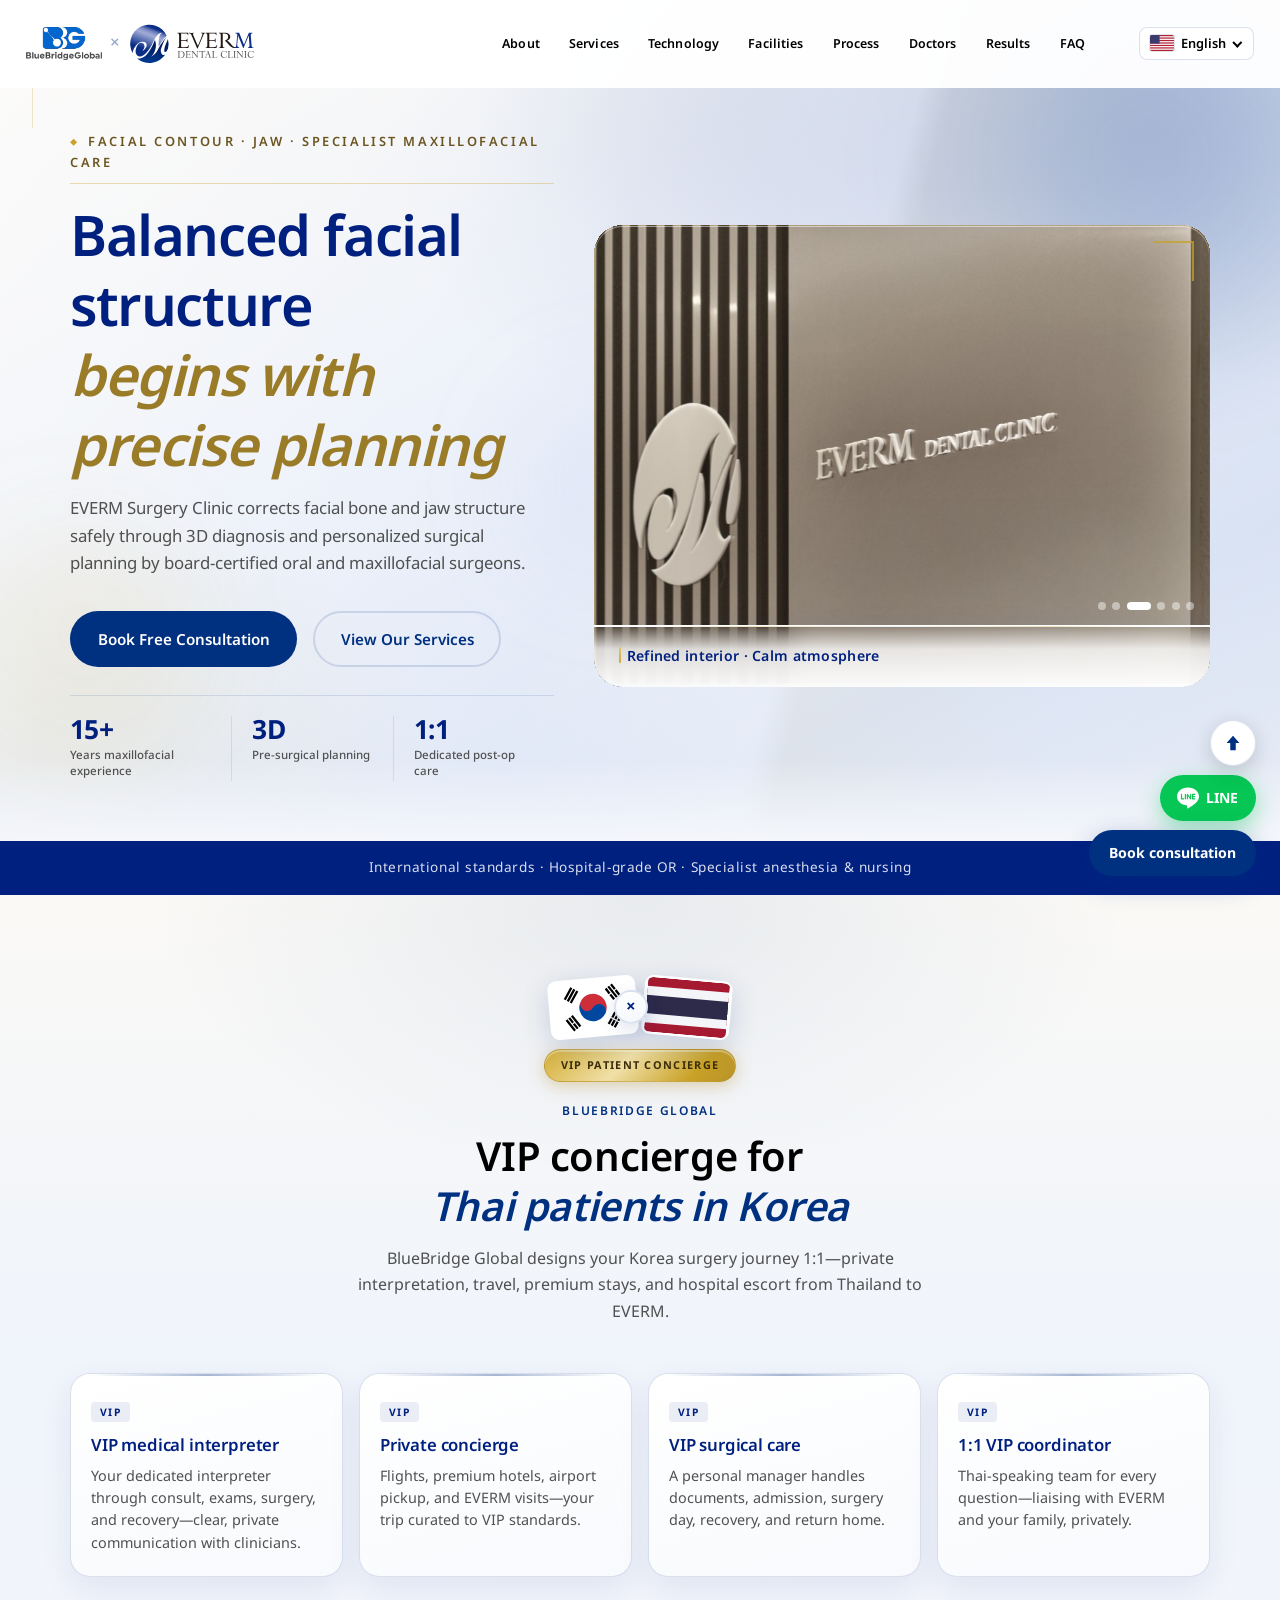
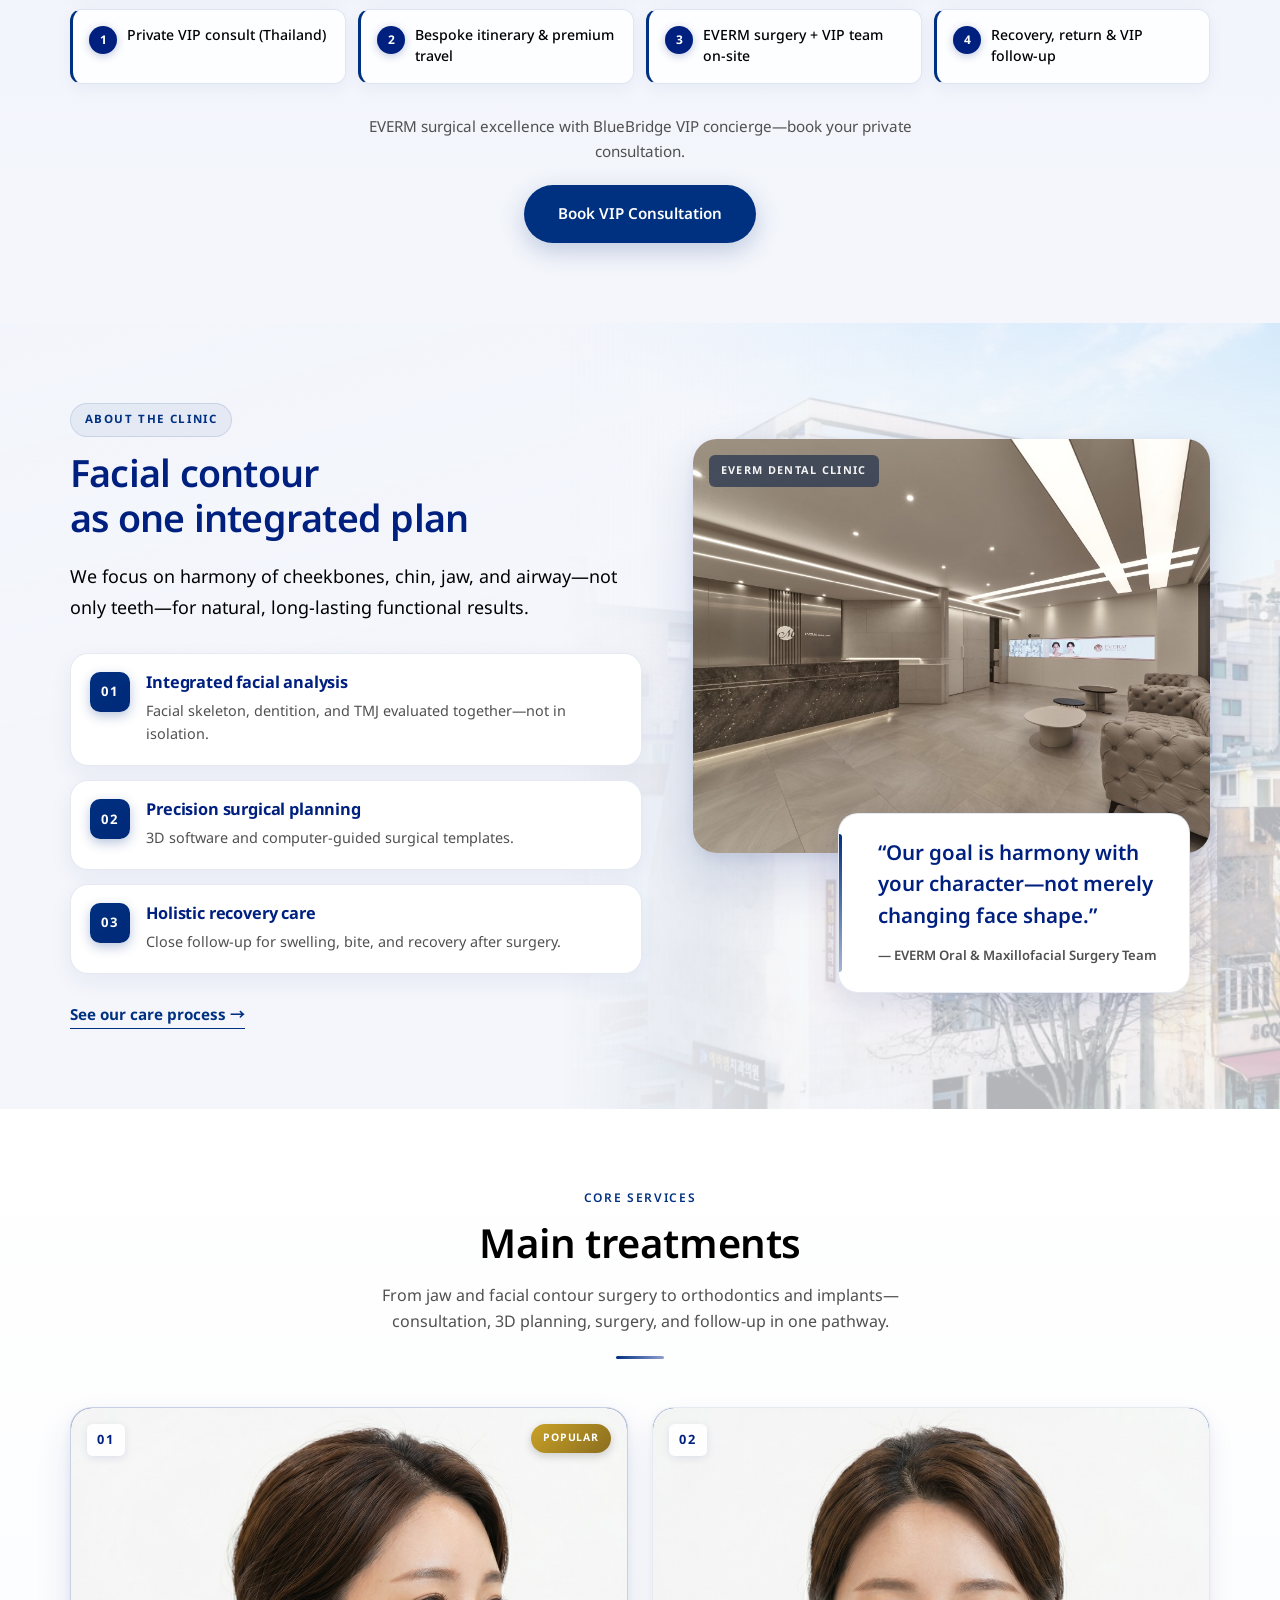
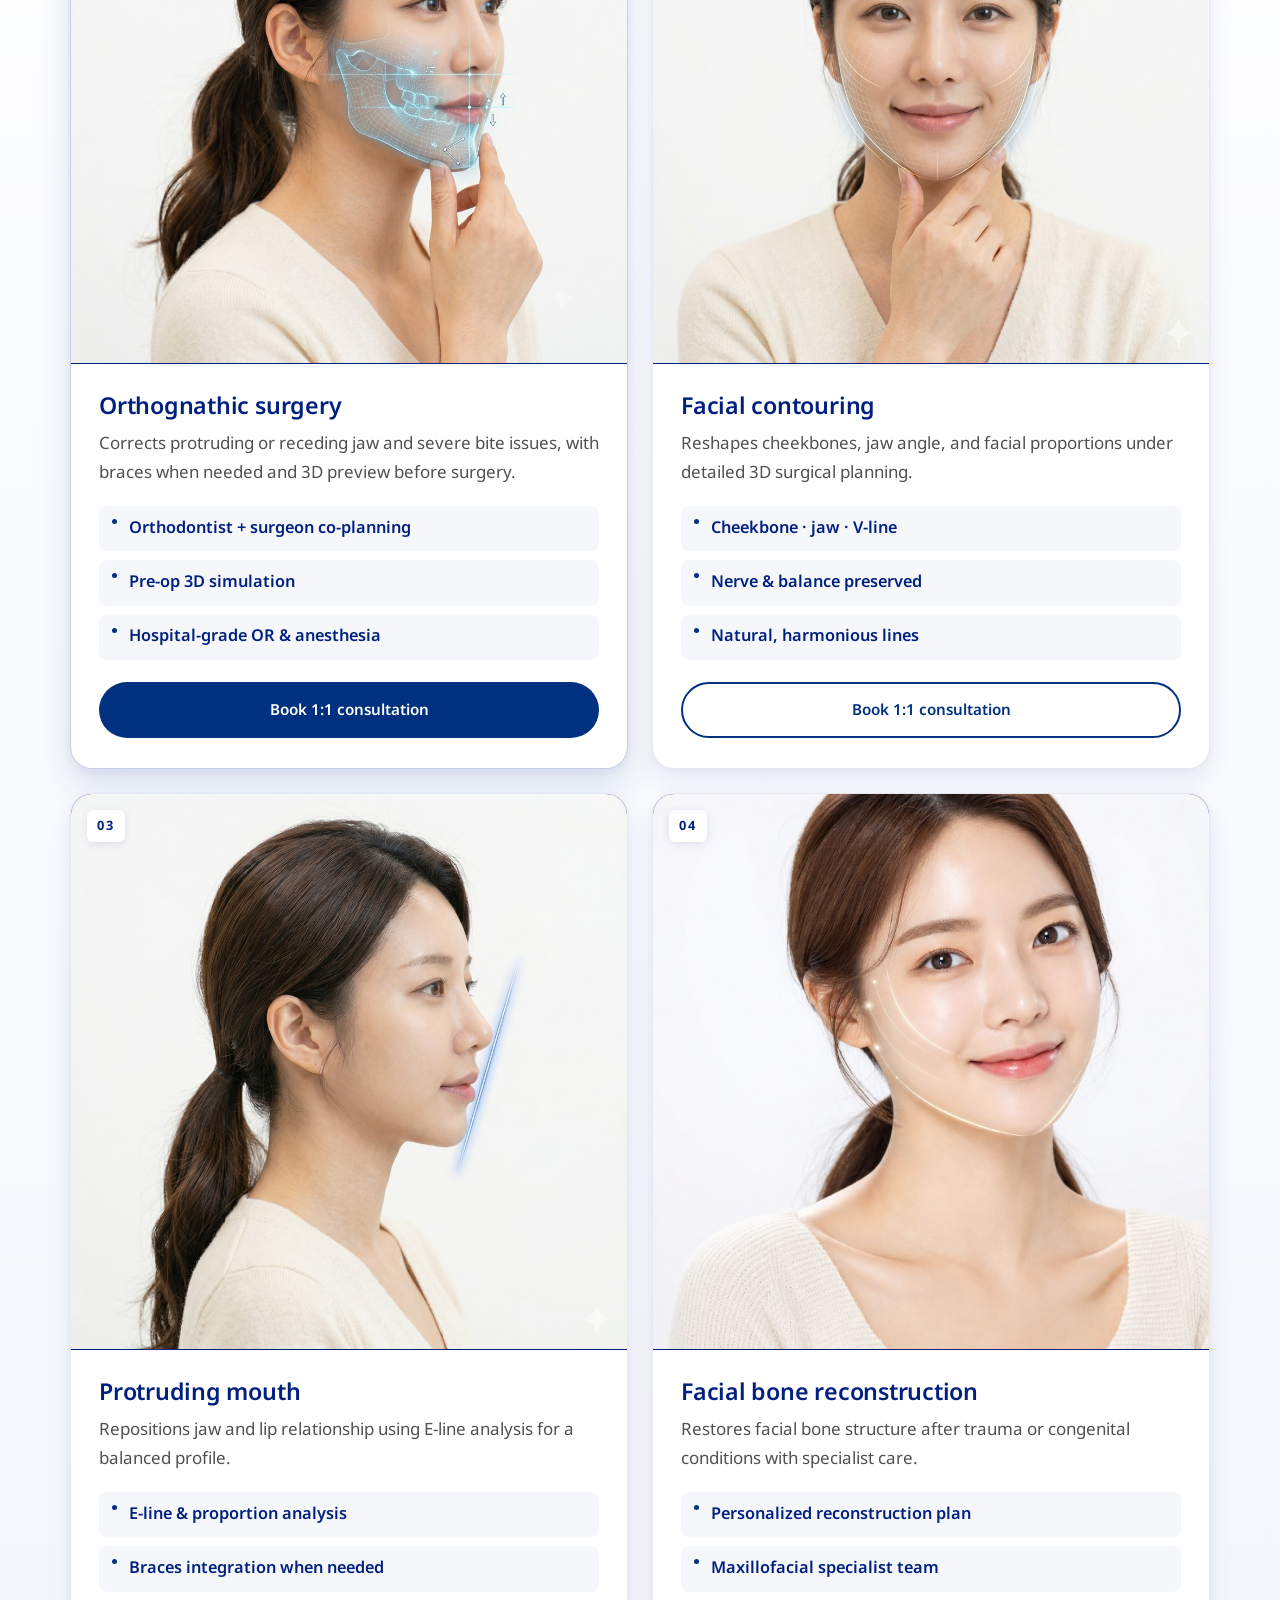
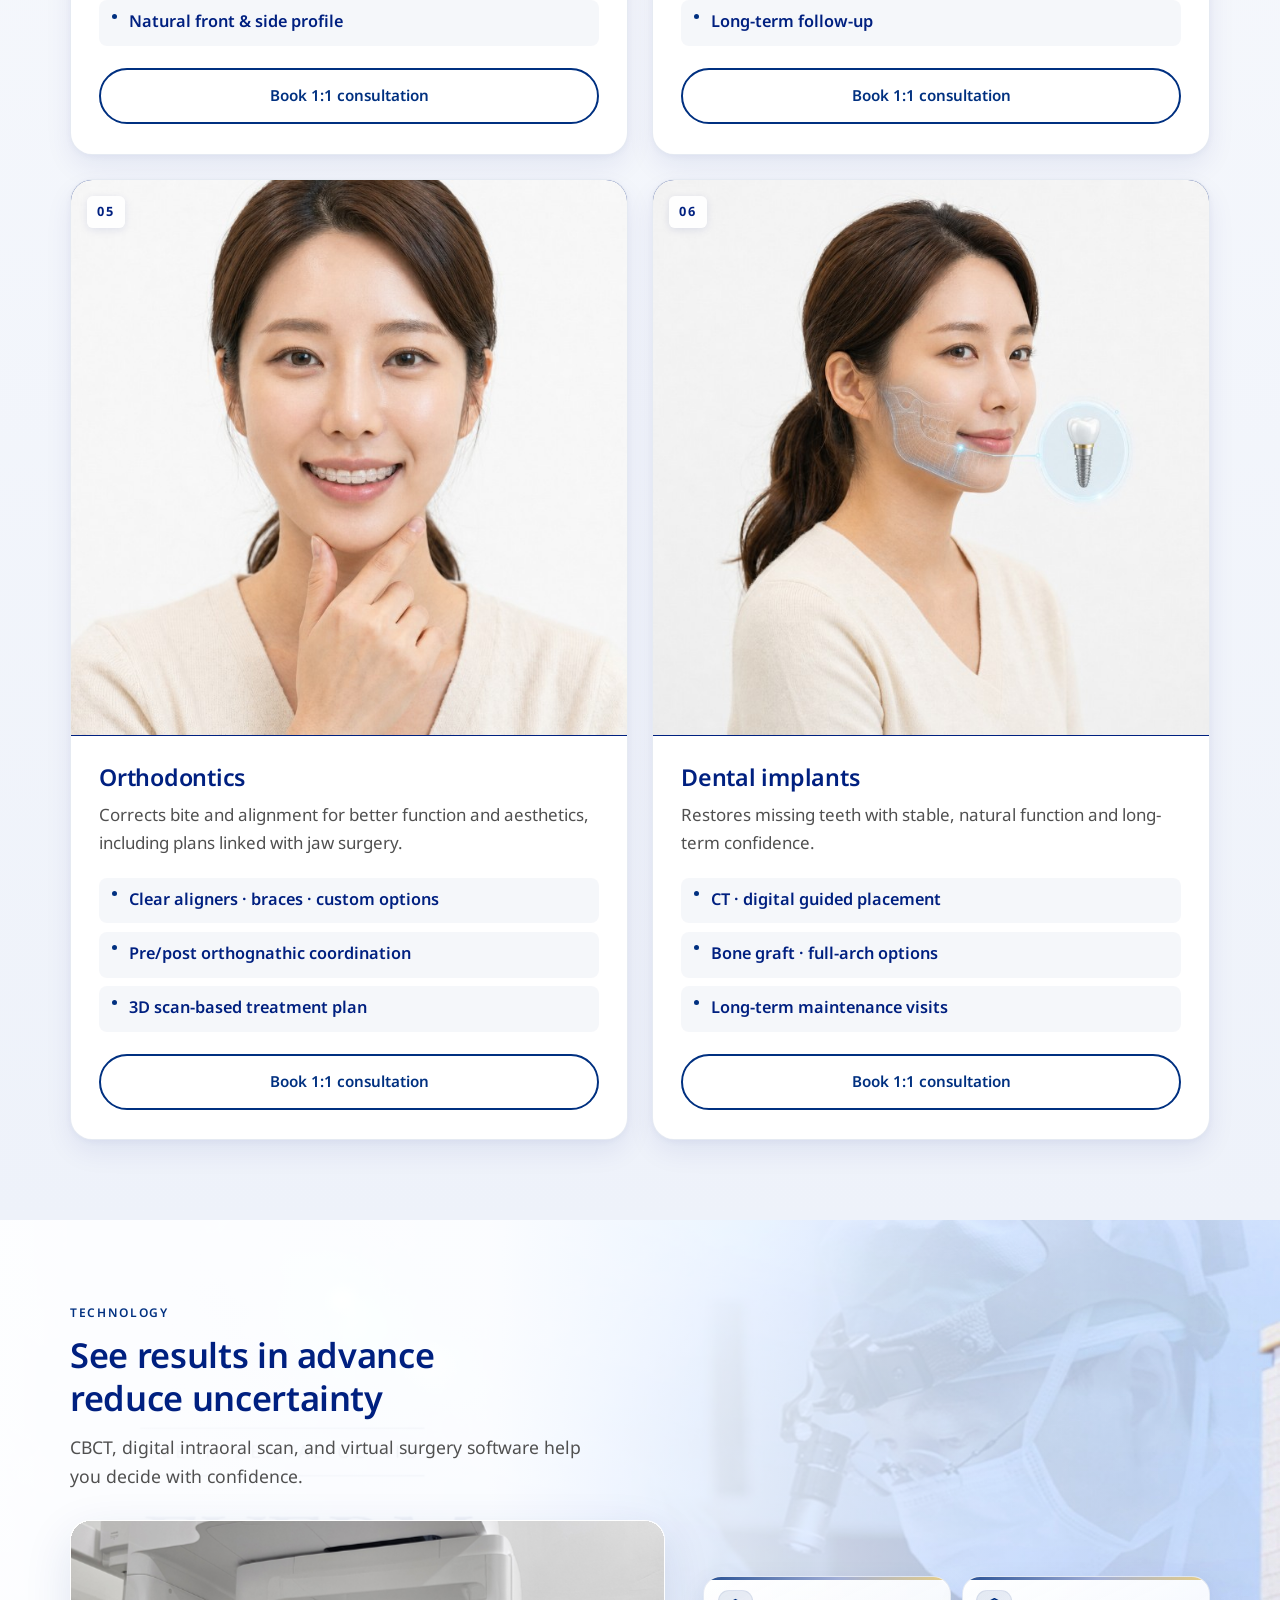
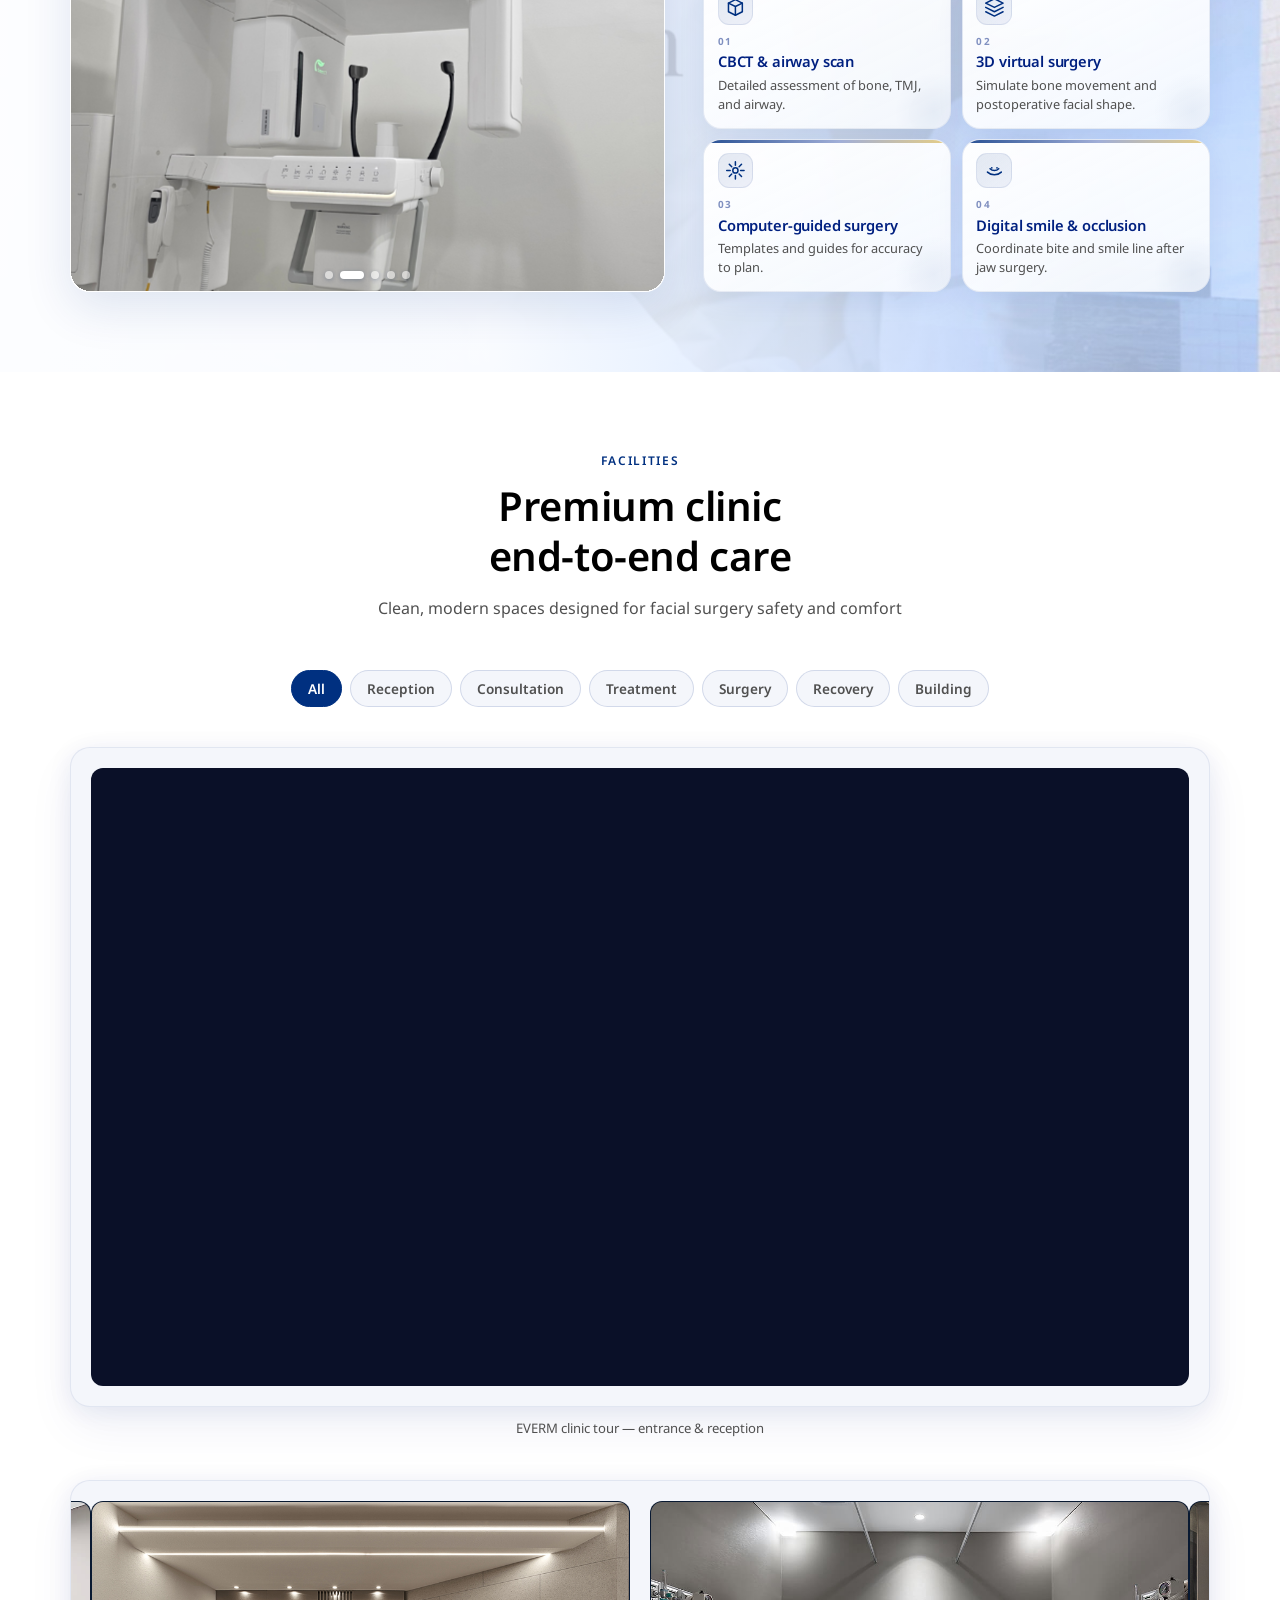
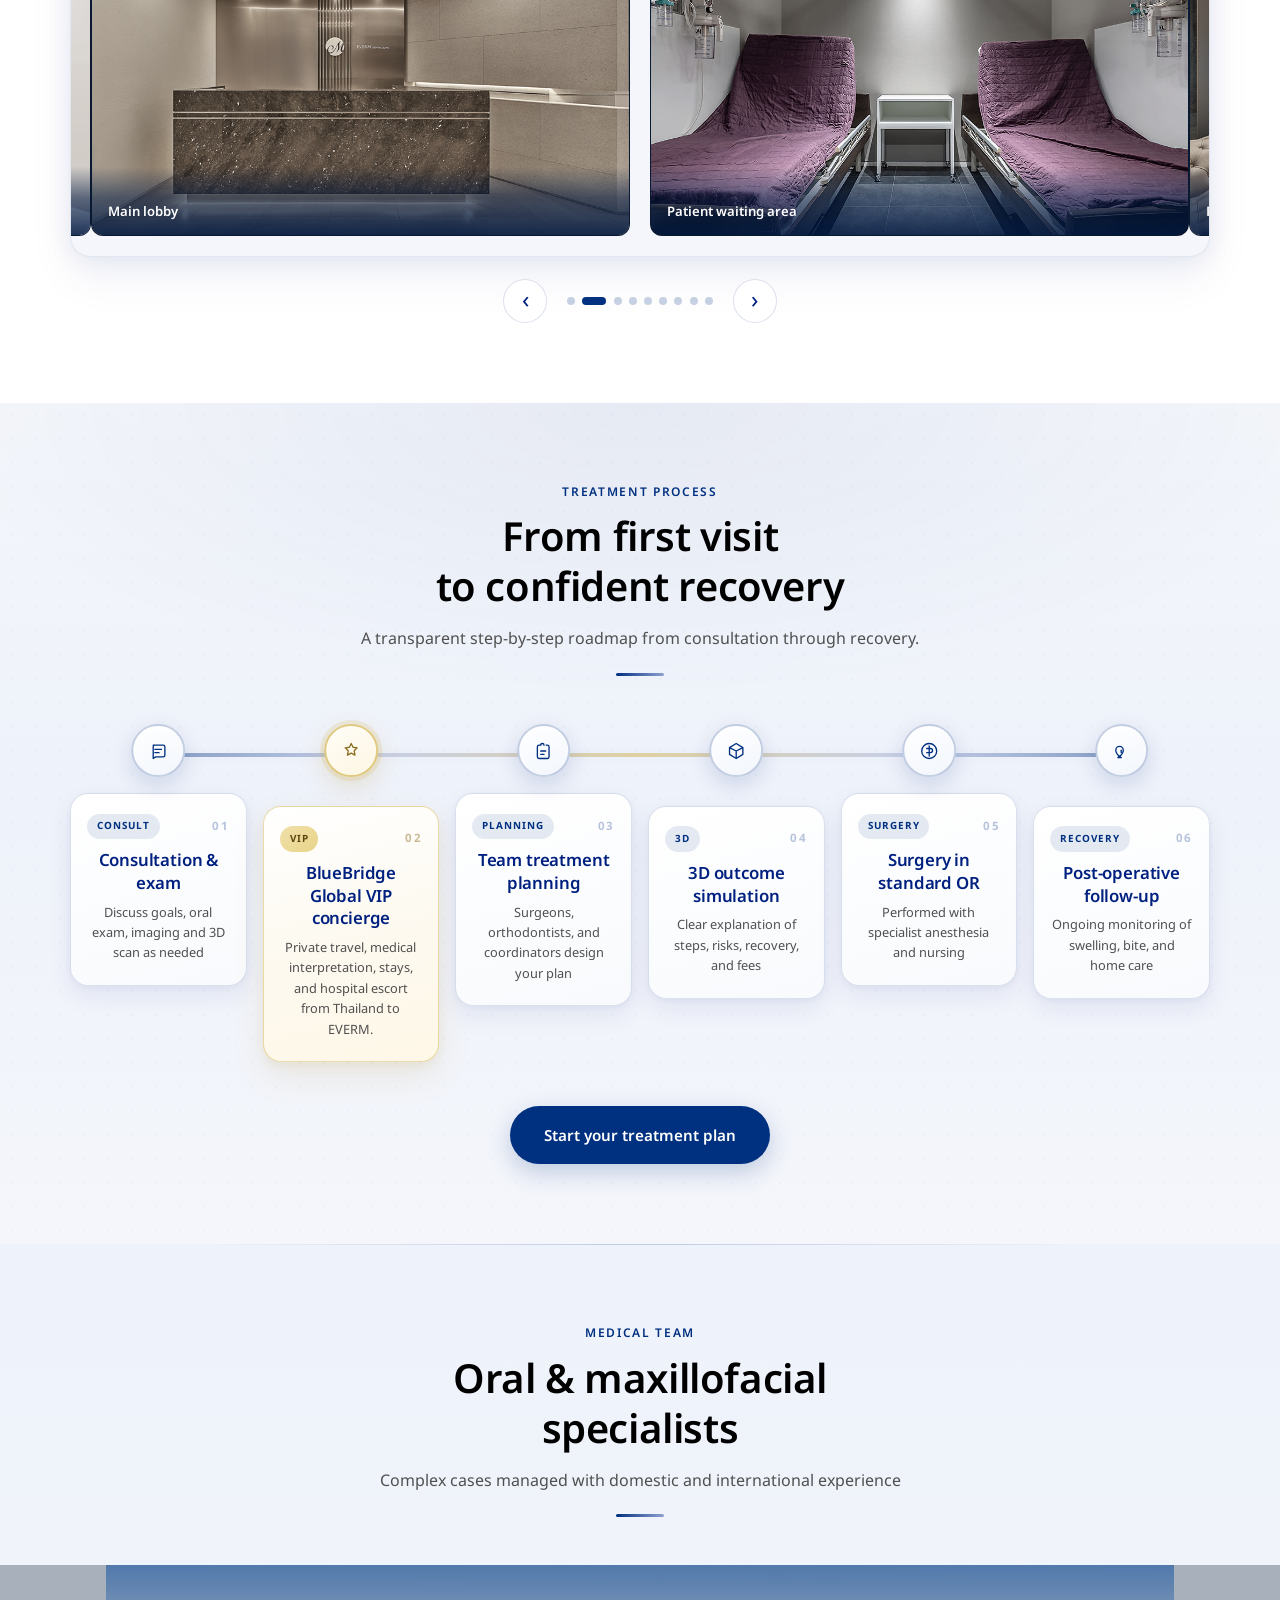
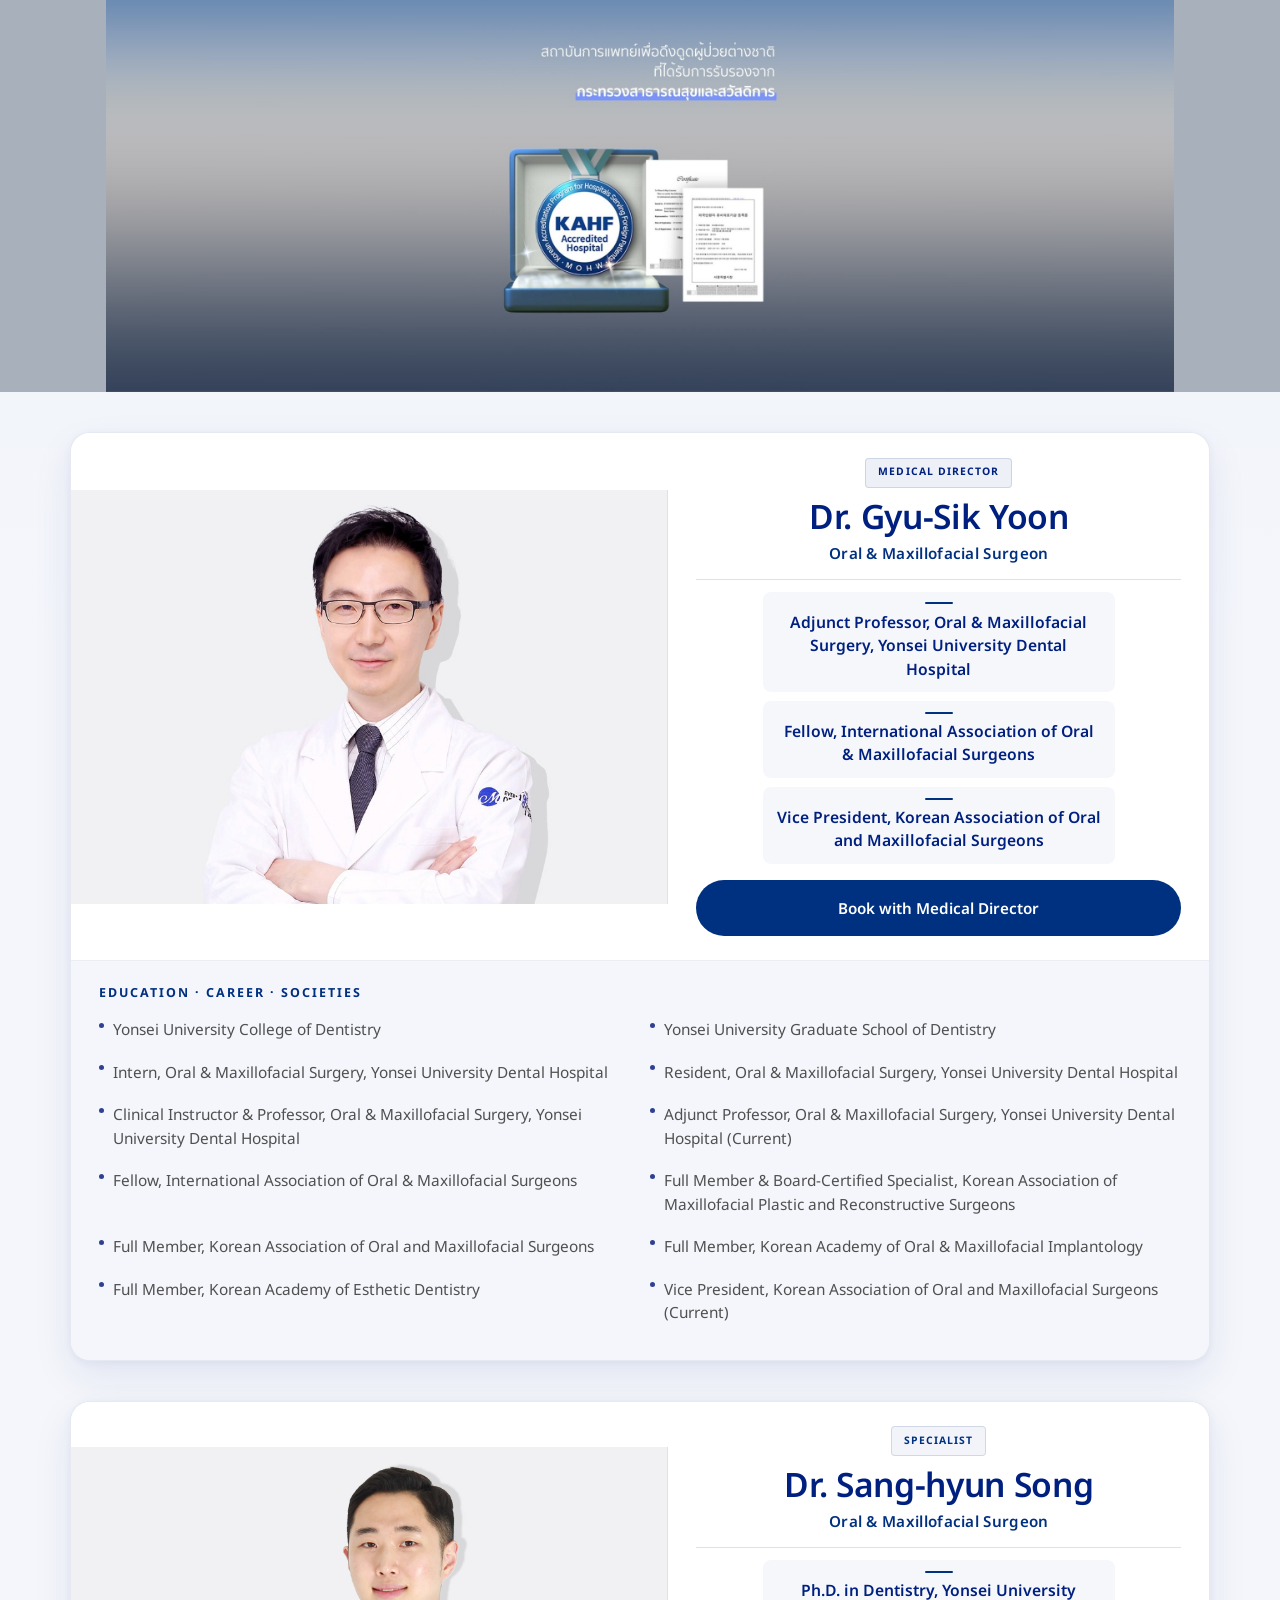
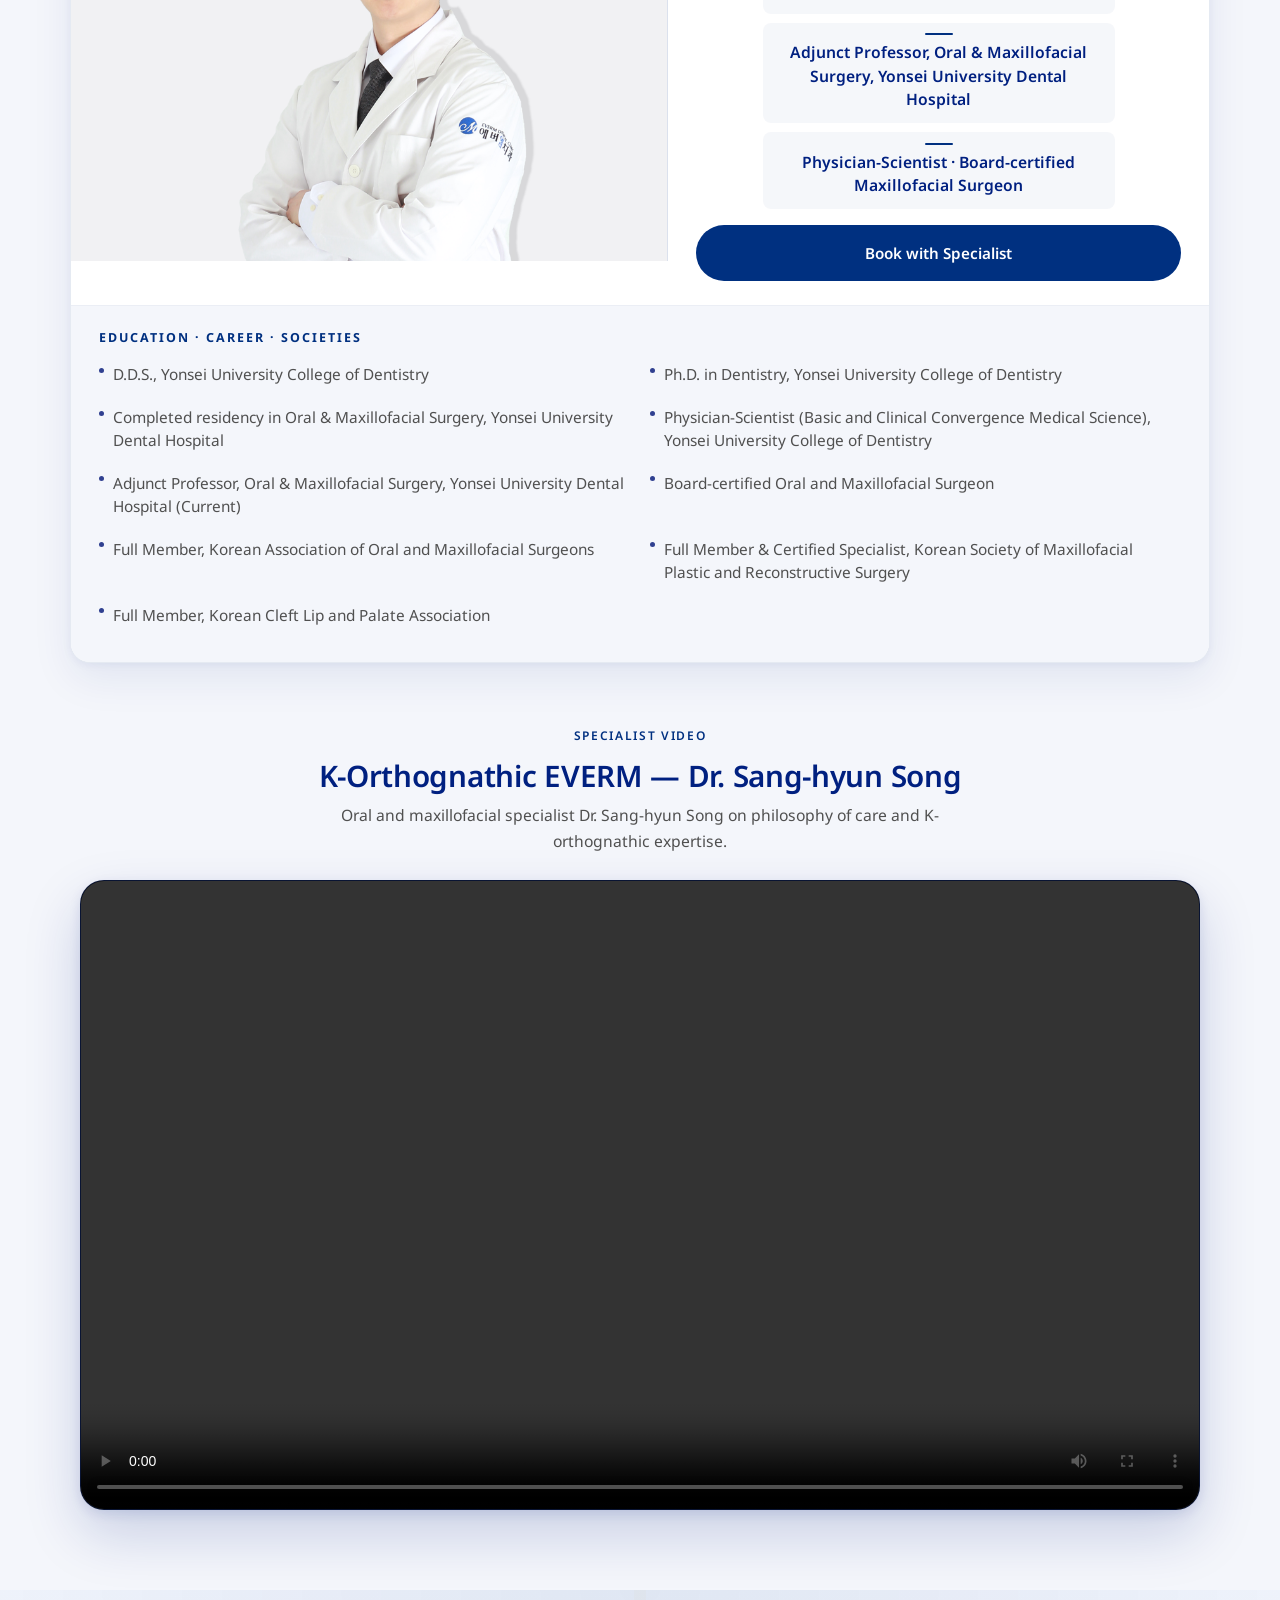
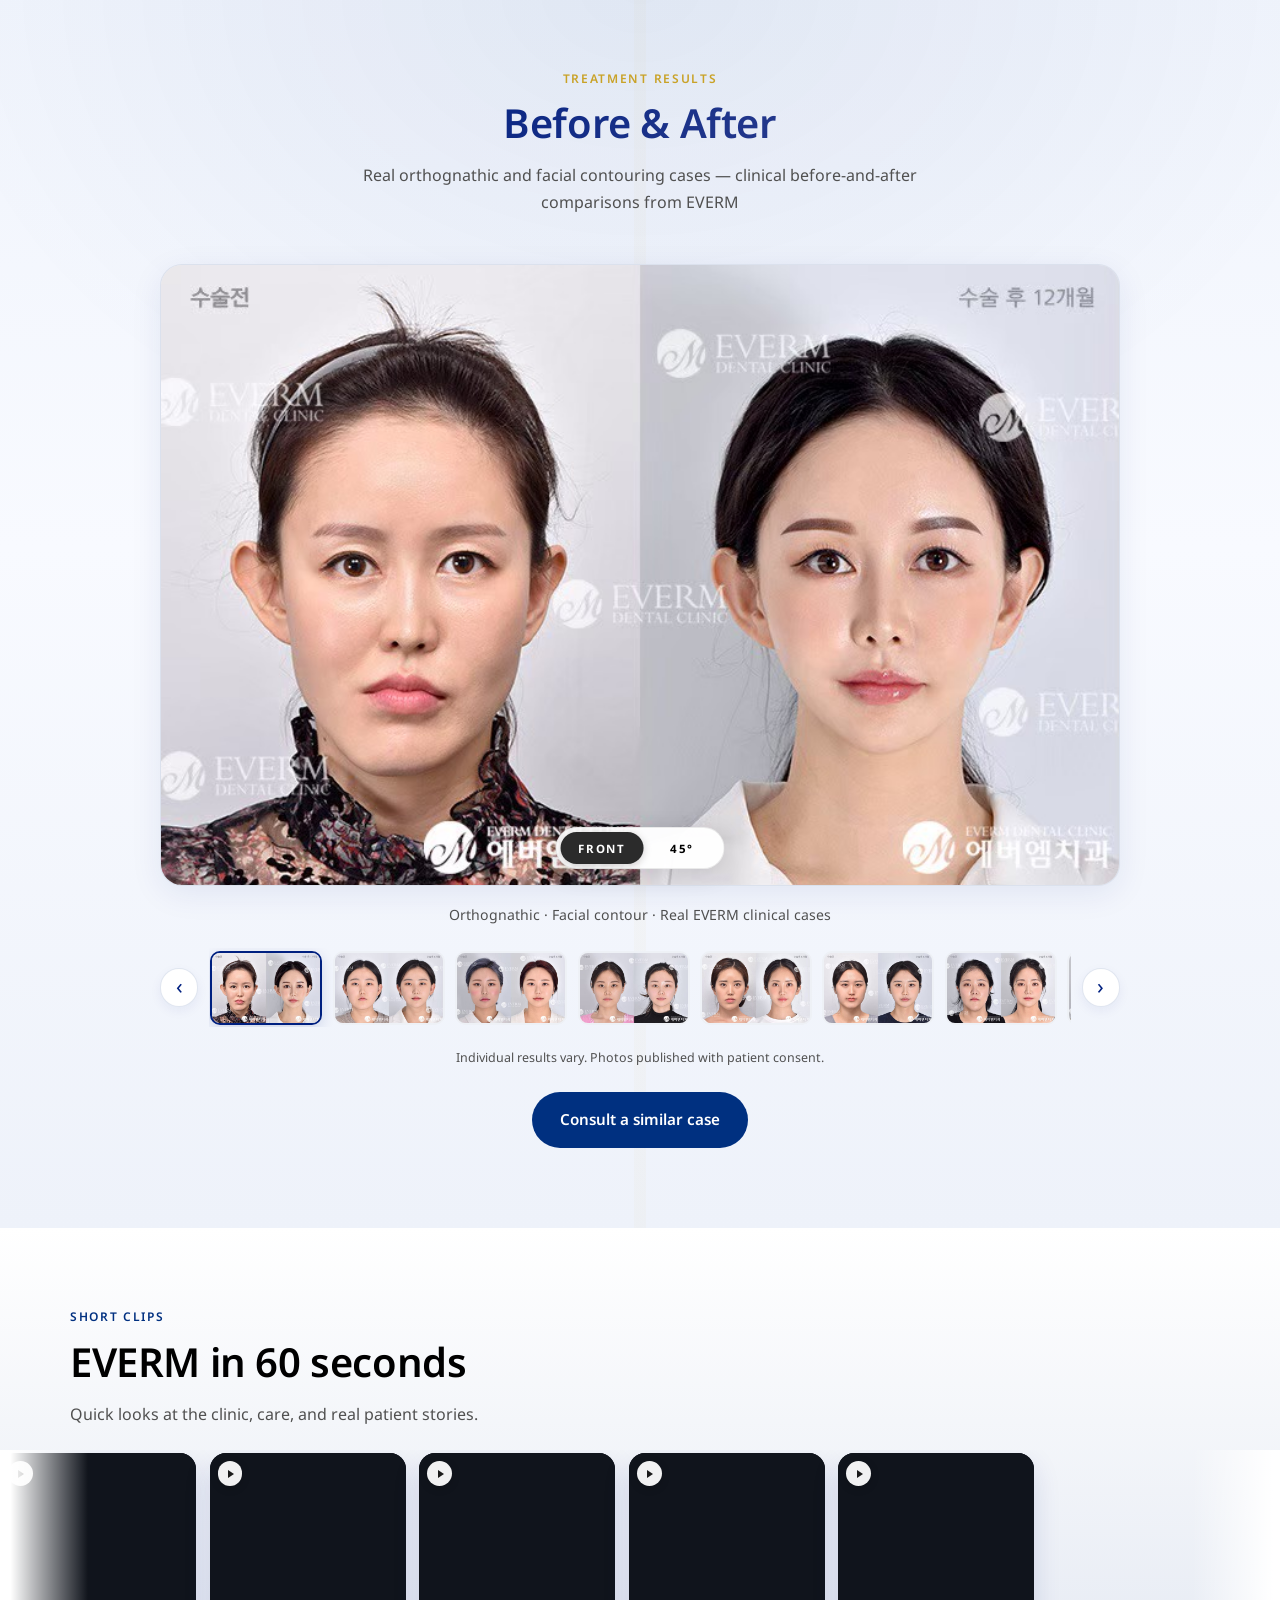
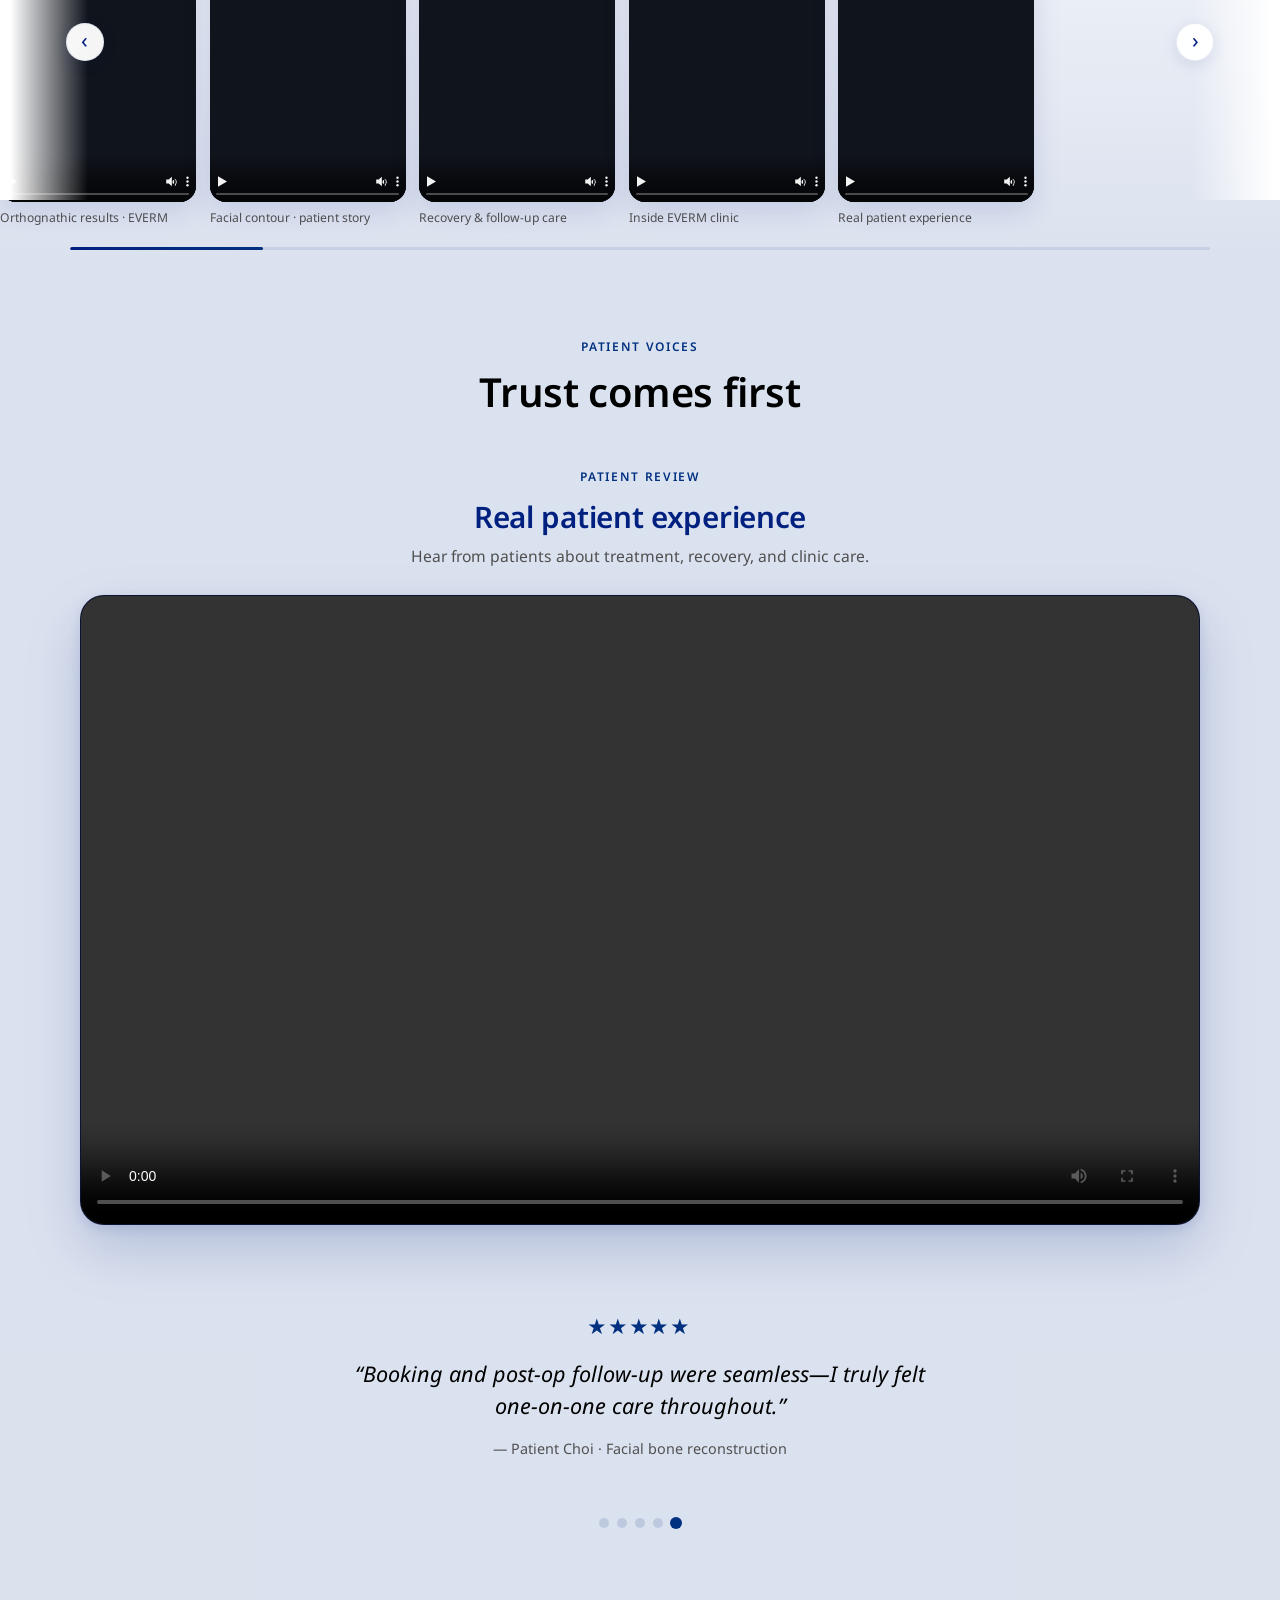
==== index.html @ cc075601 "Scale accreditation banner proportionally without cropping. Co-authored-by: Cursor <cursoragent@curs" ====
<!DOCTYPE html>
<html lang="th">
<head>
  <meta charset="UTF-8" />
  <meta name="viewport" content="width=device-width, initial-scale=1.0" />
  <meta name="description" content="คลินิก EVERM — ผู้เชี่ยวชาญศัลยกรรมโครงหน้าและขากรรไกร วางแผนผ่าตัด 3D และทีมแพทย์ผู้เชี่ยวชาญที่โซล เกาหลี" />
  <meta property="og:title" content="คลินิกศัลยกรรม EVERM | ศัลยกรรมโครงหน้าและขากรรไกร" />
  <meta property="og:description" content="คลินิก EVERM — ผู้เชี่ยวชาญศัลยกรรมโครงหน้าและขากรรไกร วางแผนผ่าตัด 3D และทีมแพทย์ผู้เชี่ยวชาญที่โซล เกาหลี" />
  <meta property="og:type" content="website" />
  <meta name="twitter:title" content="คลินิกศัลยกรรม EVERM | ศัลยกรรมโครงหน้าและขากรรไกร" />
  <meta name="twitter:description" content="คลินิก EVERM — ผู้เชี่ยวชาญศัลยกรรมโครงหน้าและขากรรไกร วางแผนผ่าตัด 3D และทีมแพทย์ผู้เชี่ยวชาญที่โซล เกาหลี" />
  <title>คลินิกศัลยกรรม EVERM | ศัลยกรรมโครงหน้าและขากรรไกร</title>
  <script>
    (function () {
      var META = {
        th: {
          title: "คลินิกศัลยกรรม EVERM | ศัลยกรรมโครงหน้าและขากรรไกร",
          description:
            "คลินิก EVERM — ผู้เชี่ยวชาญศัลยกรรมโครงหน้าและขากรรไกร วางแผนผ่าตัด 3D และทีมแพทย์ผู้เชี่ยวชาญที่โซล เกาหลี",
        },
        en: {
          title: "EVERM Surgery Clinic | Maxillofacial & Facial Contour Surgery",
          description:
            "EverM Dental Clinic — specialist maxillofacial and facial contour surgery with 3D planning in Seoul, Korea.",
        },
      };
      var saved = localStorage.getItem("everm_lang");
      if (saved === "ko") saved = "th";
      var lang = META[saved] ? saved : "th";
      var pack = META[lang];
      document.documentElement.lang = lang === "th" ? "th" : "en";
      document.title = pack.title;
      var desc = document.querySelector('meta[name="description"]');
      if (desc) desc.setAttribute("content", pack.description);
      var ogTitle = document.querySelector('meta[property="og:title"]');
      if (ogTitle) ogTitle.setAttribute("content", pack.title);
      var ogDesc = document.querySelector('meta[property="og:description"]');
      if (ogDesc) ogDesc.setAttribute("content", pack.description);
      var twTitle = document.querySelector('meta[name="twitter:title"]');
      if (twTitle) twTitle.setAttribute("content", pack.title);
      var twDesc = document.querySelector('meta[name="twitter:description"]');
      if (twDesc) twDesc.setAttribute("content", pack.description);
    })();
  </script>
  <link rel="preconnect" href="https://fonts.googleapis.com" />
  <link rel="preconnect" href="https://fonts.gstatic.com" crossorigin />
  <link
    href="https://fonts.googleapis.com/css2?family=Noto+Sans:wght@400;500;600;700&family=Noto+Sans+KR:wght@400;500;600;700&family=Noto+Sans+Thai:wght@400;500;600;700&display=swap"
    rel="stylesheet"
  />
  <link rel="stylesheet" href="css/styles.css?v=20260613i" />
</head>
<body class="lang-th">
  <a class="skip-link" href="#main" data-i18n="skip_link">ข้ามไปยังเนื้อหาหลัก</a>

  <header class="site-header" id="top">
    <div class="header-scroll-progress" aria-hidden="true">
      <span class="header-scroll-progress__bar" id="header-scroll-progress-bar"></span>
    </div>
    <div class="nav-backdrop" id="nav-backdrop" hidden aria-hidden="true"></div>

    <div class="header-inner">
      <a href="#top" class="logo logo-collab" data-i18n-aria="logo_aria" aria-label="BlueBridge Global × EVERM Surgery Clinic">
        <img
          src="images/logo-bluebridge.png"
          alt="BlueBridge Global"
          class="logo-collab__partner"
          decoding="async"
        />
        <span class="logo-collab__mark" aria-hidden="true">×</span>
        <img src="images/logo.svg" alt="EVERM Surgery Clinic" class="logo-img" width="1000" height="333" decoding="async" />
      </a>

      <nav class="site-nav" id="site-nav" data-i18n-aria="nav_menu_aria" aria-label="เมนูหลัก">
        <div class="site-nav__brand">
          <a href="#top" class="logo logo-collab site-nav__logo" data-i18n-aria="logo_aria" aria-label="BlueBridge Global × EVERM Surgery Clinic">
            <img
              src="images/logo-bluebridge.png"
              alt="BlueBridge Global"
              class="logo-collab__partner"
              decoding="async"
            />
            <span class="logo-collab__mark" aria-hidden="true">×</span>
            <img src="images/logo.svg" alt="EVERM Surgery Clinic" class="logo-img" width="1000" height="333" decoding="async" />
          </a>
        </div>
        <ul class="site-nav__list" id="site-nav-list">
          <li><a class="nav-link" href="#about" data-i18n="nav_about">เกี่ยวกับเรา</a></li>
          <li><a class="nav-link" href="#services" data-i18n="nav_services">บริการ</a></li>
          <li><a class="nav-link" href="#technology" data-i18n="nav_technology">เทคโนโลยี</a></li>
          <li><a class="nav-link" href="#facilities" data-i18n="nav_facilities">สถานที่</a></li>
          <li><a class="nav-link" href="#process" data-i18n="nav_process">ขั้นตอนการรักษา</a></li>
          <li><a class="nav-link" href="#team" data-i18n="nav_team">ทีมแพทย์</a></li>
          <li><a class="nav-link" href="#cases" data-i18n="nav_results">ผลลัพธ์</a></li>
          <li><a class="nav-link" href="#faq" data-i18n="nav_faq">คำถามที่พบบ่อย</a></li>
        </ul>
      </nav>

      <div class="lang-dropdown header-lang">
        <button
          type="button"
          class="lang-dropdown-toggle"
          id="lang-dropdown-toggle"
          aria-haspopup="listbox"
          aria-expanded="false"
          aria-controls="lang-dropdown-menu"
          data-i18n-aria="lang_aria"
          aria-label="เลือกภาษา"
        >
          <span class="lang-flag lang-dropdown-flag" aria-hidden="true">
            <img src="images/flags/th.svg" alt="" width="22" height="15" decoding="async" />
          </span>
          <span class="lang-dropdown-label">ไทย</span>
          <span class="lang-dropdown-chevron" aria-hidden="true"></span>
        </button>
        <ul class="lang-dropdown-menu" id="lang-dropdown-menu" role="listbox" aria-labelledby="lang-dropdown-toggle" hidden>
          <li role="presentation">
            <button type="button" class="lang-option" role="option" data-lang="en" aria-selected="false">
              <span class="lang-flag" aria-hidden="true">
                <img src="images/flags/us.svg" alt="" width="22" height="15" decoding="async" />
              </span>
              <span class="lang-option-label">English</span>
            </button>
          </li>
          <li role="presentation">
            <button type="button" class="lang-option" role="option" data-lang="th" aria-selected="true">
              <span class="lang-flag" aria-hidden="true">
                <img src="images/flags/th.svg" alt="" width="22" height="15" decoding="async" />
              </span>
              <span class="lang-option-label">ไทย</span>
            </button>
          </li>
        </ul>
      </div>

      <button class="nav-toggle" type="button" aria-expanded="false" aria-controls="site-nav" data-i18n-aria="nav_toggle" aria-label="เปิดเมนู">
        <span></span><span></span><span></span>
      </button>
    </div>
  </header>

  <main id="main">
    <section class="hero" aria-labelledby="hero-title">
      <div class="hero-bg" aria-hidden="true">
        <span class="hero-bg__mesh"></span>
        <span class="hero-bg__orb hero-bg__orb--1"></span>
        <span class="hero-bg__orb hero-bg__orb--2"></span>
        <span class="hero-bg__orb hero-bg__orb--3"></span>
        <span class="hero-bg__shine"></span>
        <span class="hero-bg__frame"></span>
      </div>
      <div class="container hero-grid">
        <div class="hero-content">
          <p class="eyebrow" data-i18n="hero_eyebrow">ศัลยกรรมโครงหน้า · ขากรรไกร · ทันตกรรมเฉพาะทาง</p>
          <h1 id="hero-title" data-i18n-html="hero_title">
            โครงหน้าที่สมดุล<br />
            <em>เริ่มจากการวางแผนที่แม่นยำ</em>
          </h1>
          <p class="hero-lead" data-i18n="hero_lead">
            EVERM Surgery Clinic มุ่งเน้นการแก้ไขโครงใบหน้าและขากรรไกรอย่างปลอดภัย
            โดยทีมศัลยแพทย์ช่องปากและแม็กซิลโลเฟเชียล ผสานการวินิจฉัย 3D
            และแผนการรักษาเฉพาะบุคคล
          </p>
          <div class="hero-actions">
            <a class="btn btn-primary" href="#contact" data-i18n="hero_cta_primary">จองปรึกษาฟรี</a>
            <a class="btn btn-ghost" href="#services" data-i18n="hero_cta_secondary">ดูบริการของเรา</a>
          </div>
          <ul class="hero-stats" data-i18n-aria="hero_stats_aria" aria-label="จุดเด่นของคลินิก">
            <li class="hero-stat">
              <p class="hero-stat__value" data-i18n="hero_stat1_value">15+</p>
              <p class="hero-stat__label" data-i18n="hero_stat1_label">ประสบการณ์ศัลยกรรมช่องปาก</p>
            </li>
            <li class="hero-stat">
              <p class="hero-stat__value" data-i18n="hero_stat2_value">3D</p>
              <p class="hero-stat__label" data-i18n="hero_stat2_label">วางแผนก่อนผ่าตัด</p>
            </li>
            <li class="hero-stat">
              <p class="hero-stat__value" data-i18n="hero_stat3_value">1:1</p>
              <p class="hero-stat__label" data-i18n="hero_stat3_label">ดูแลหลังผ่าตัด</p>
            </li>
          </ul>
        </div>
        <figure class="hero-visual">
          <div
            class="hero-slider"
            id="hero-slider"
            role="region"
            data-i18n-aria="hero_slider_aria"
            aria-label="ภาพคลินิก EVERM"
            aria-live="polite"
          >
            <div class="hero-slide active">
              <img
                src="images/clinic/hero/hero-01-waiting.png"
                alt="ห้องรอและเลานจ์พรีเมียม"
                data-i18n-alt="hero_slide1_alt"
                width="1200"
                height="900"
                loading="eager"
                decoding="async"
              />
            </div>
            <div class="hero-slide">
              <img
                src="images/clinic/hero/hero-02-branding.png"
                alt="EVERM DENTAL CLINIC ป้ายแบรนด์"
                data-i18n-alt="hero_slide2_alt"
                width="1200"
                height="900"
                loading="lazy"
                decoding="async"
              />
            </div>
            <div class="hero-slide">
              <img
                src="images/clinic/hero/hero-03-interior.png"
                alt="ดีไซน์ภายในระดับพรีเมียม"
                data-i18n-alt="hero_slide3_alt"
                width="1200"
                height="900"
                loading="lazy"
                decoding="async"
              />
            </div>
            <div class="hero-slide">
              <img
                src="images/clinic/hero/hero-04-reception.png"
                alt="โถงต้อนรับและเคาน์เตอร์"
                data-i18n-alt="hero_slide4_alt"
                width="1200"
                height="900"
                loading="lazy"
                decoding="async"
              />
            </div>
            <div class="hero-slide">
              <img
                src="images/clinic/hero/hero-05-exterior.png"
                alt="อาคารคลินิก EVERM ย่านกังนัม"
                data-i18n-alt="hero_slide5_alt"
                width="1200"
                height="900"
                loading="lazy"
                decoding="async"
              />
            </div>
            <div class="hero-slide">
              <img
                src="images/clinic/hero/hero-06-consultation.png"
                alt="แพทย์อธิบายแผนการรักษา 3D ระหว่างปรึกษา"
                data-i18n-alt="hero_slide6_alt"
                width="1200"
                height="900"
                loading="lazy"
                decoding="async"
              />
            </div>
            <div class="hero-slider-progress" aria-hidden="true">
              <span class="hero-slider-progress-bar" id="hero-progress-bar"></span>
            </div>
            <div class="hero-slider-dots" role="tablist" data-i18n-aria="hero_dots_aria" aria-label="เลือกภาพ">
              <button type="button" class="active" aria-selected="true" data-i18n-aria="hero_dot1" aria-label="ภาพ 1"></button>
              <button type="button" aria-selected="false" data-i18n-aria="hero_dot2" aria-label="ภาพ 2"></button>
              <button type="button" aria-selected="false" data-i18n-aria="hero_dot3" aria-label="ภาพ 3"></button>
              <button type="button" aria-selected="false" data-i18n-aria="hero_dot4" aria-label="ภาพ 4"></button>
              <button type="button" aria-selected="false" data-i18n-aria="hero_dot5" aria-label="ภาพ 5"></button>
              <button type="button" aria-selected="false" data-i18n-aria="hero_dot6" aria-label="ภาพ 6"></button>
            </div>
          </div>
          <div class="hero-captions">
            <p class="hero-photo-caption active" data-i18n="hero_slide1_caption">ห้องรอพรีเมียม · มาตรฐานโรงพยาบาล</p>
            <p class="hero-photo-caption" data-i18n="hero_slide2_caption">EVERM DENTAL CLINIC · แบรนด์ระดับสากล</p>
            <p class="hero-photo-caption" data-i18n="hero_slide3_caption">ดีไซน์ภายใน · ความสงบและหรูหรา</p>
            <p class="hero-photo-caption" data-i18n="hero_slide4_caption">โถงต้อนรับ · บริการครบวงจร</p>
            <p class="hero-photo-caption" data-i18n="hero_slide5_caption">คลินิกย่านกังนัม · เดินทางสะดวก</p>
            <p class="hero-photo-caption" data-i18n="hero_slide6_caption">ปรึกษาโดยศัลยแพทย์เฉพาะทาง · วางแผน 3D อย่างละเอียด</p>
          </div>
        </figure>
      </div>
    </section>

    <section class="trust-bar" data-i18n-aria="trust_aria" aria-label="พันธมิตรและมาตรฐาน">
      <div class="container trust-inner">
        <p data-i18n="trust_bar">มาตรฐานสากล · ห้องผ่าตัดมาตรฐานโรงพยาบาล · ทีมวิสัญญีและพยาบาลเฉพาะทาง</p>
      </div>
    </section>

    <section class="section partner-care" id="partner-care" aria-labelledby="partner-care-title">
      <div class="container">
        <header class="partner-care__header section-head center">
          <div class="partner-care__brand">
            <div
              class="partner-care__flags"
              data-i18n-aria="bbg_flags_aria"
              aria-label="Korea and Thailand medical partnership"
              role="img"
            >
              <span class="partner-care__flag partner-care__flag--kr">
                <img src="images/flags/kr.svg" alt="" width="120" height="80" decoding="async" fetchpriority="high" />
              </span>
              <span class="partner-care__flag-link" aria-hidden="true">×</span>
              <span class="partner-care__flag partner-care__flag--th">
                <img src="images/flags/th.svg" alt="" width="120" height="80" decoding="async" fetchpriority="high" />
              </span>
            </div>
            <p class="partner-care__badge" data-i18n="bbg_badge">VIP Patient Concierge</p>
          </div>
          <p class="section-label" data-i18n="bbg_label">BlueBridge Global</p>
          <h2 id="partner-care-title" data-i18n-html="bbg_title">
            บริการ VIP สำหรับผู้ป่วยไทย<br /><em>คอนเซียร์จส่วนตัวครบวงจร</em>
          </h2>
          <p class="section-desc partner-care__lead" data-i18n="bbg_lead">
            BlueBridge Global ออกแบบเส้นทางผ่าตัดที่เกาหลีแบบส่วนตัว — ล่ามเวชระหว่างรักษา คอนเซียร์จเดินทาง ที่พัก และการดูแลตลอดทางจากไทยสู่ EVERM
          </p>
        </header>

        <ul class="partner-care__grid">
          <li class="partner-care__card">
            <span class="partner-care__icon" aria-hidden="true">VIP</span>
            <h3 data-i18n="bbg_s1_title">ล่ามเวชระดับ VIP</h3>
            <p data-i18n="bbg_s1_desc">ล่ามเฉพาะท่าน ดูแลตั้งแต่ปรึกษา ตรวจ ผ่าตัด จนถึงพักฟื้น — สื่อสารกับแพทย์อย่างเป็นส่วนตัว</p>
          </li>
          <li class="partner-care__card">
            <span class="partner-care__icon" aria-hidden="true">VIP</span>
            <h3 data-i18n="bbg_s2_title">คอนเซียร์จส่วนตัว</h3>
            <p data-i18n="bbg_s2_desc">จองตั๋ว ที่พักระดับพรีเมียม รับที่สนามบิน และพาไป EVERM — จัดทริปตามสไตล์ของคุณ</p>
          </li>
          <li class="partner-care__card">
            <span class="partner-care__icon" aria-hidden="true">VIP</span>
            <h3 data-i18n="bbg_s3_title">ดูแล VIP ตลอดการผ่าตัด</h3>
            <p data-i18n="bbg_s3_desc">ผู้จัดการส่วนตัวดูแลเอกสาร วันเข้ารับการรักษา ห้องพักฟื้น และติดตามหลังกลับไทย</p>
          </li>
          <li class="partner-care__card">
            <span class="partner-care__icon" aria-hidden="true">VIP</span>
            <h3 data-i18n="bbg_s4_title">ผู้ประสานงาน 1:1</h3>
            <p data-i18n="bbg_s4_desc">ทีมไทยพร้อมตอบทุกคำถาม ประสาน EVERM และครอบครัว — บริการแบบส่วนตัวตลอดเส้นทาง</p>
          </li>
        </ul>

        <ol class="partner-care__steps" data-i18n-aria="bbg_steps_aria" aria-label="ขั้นตอนการดูแล">
          <li>
            <span class="partner-care__step-num" aria-hidden="true">1</span>
            <span data-i18n="bbg_step1">ปรึกษา VIP ในไทย (ส่วนตัว)</span>
          </li>
          <li>
            <span class="partner-care__step-num" aria-hidden="true">2</span>
            <span data-i18n="bbg_step2">ออกแบบทริปและเดินทางแบบพรีเมียม</span>
          </li>
          <li>
            <span class="partner-care__step-num" aria-hidden="true">3</span>
            <span data-i18n="bbg_step3">ผ่าตัด EVERM + ทีม VIP ดูแลตลอด</span>
          </li>
          <li>
            <span class="partner-care__step-num" aria-hidden="true">4</span>
            <span data-i18n="bbg_step4">ฟื้นตัว กลับไทย และติดตาม VIP</span>
          </li>
        </ol>

        <div class="partner-care__cta">
          <p class="partner-care__note" data-i18n="bbg_note">
            ศัลยกรรมระดับโลกที่ EVERM — บริการ VIP Concierge จาก BlueBridge Global จองปรึกษาแบบส่วนตัวได้เลย
          </p>
          <a class="btn btn-primary" href="#contact" data-i18n="bbg_cta">จอง VIP Consultation</a>
        </div>
      </div>
    </section>

    <section class="section about" id="about" aria-labelledby="about-title">
      <div class="container">
        <div class="about-grid">
          <div class="about-content">
            <p class="about-eyebrow" data-i18n="about_label">เกี่ยวกับคลินิก</p>
            <h2 id="about-title" data-i18n-html="about_title">ทันตกรรมที่มองโครงหน้า<br />เป็นภาพรวมเดียว</h2>
            <p class="about-lead" data-i18n="about_lead">
              เราไม่ได้มองเพียงแค่ “ฟันสวย” แต่ให้ความสำคัญกับสมดุลของโหนกแก้ม คาง ขากรรไกร
              และท่อหายใจ เพื่อผลลัพธ์ที่ดูเป็นธรรมชาติและใช้งานได้จริงในระยะยาว
            </p>
            <ul class="about-features">
              <li class="about-feature">
                <span class="about-feature__num" aria-hidden="true">01</span>
                <div class="about-feature__body">
                  <h3 data-i18n="feat1_title">Integrated Facial Analysis</h3>
                  <p data-i18n="feat1_desc">วิเคราะห์โครงสร้างใบหน้า ฟัน และข้อต่อขากรรไกรร่วมกัน ไม่แยกส่วน</p>
                </div>
              </li>
              <li class="about-feature">
                <span class="about-feature__num" aria-hidden="true">02</span>
                <div class="about-feature__body">
                  <h3 data-i18n="feat2_title">Precision Surgical Planning</h3>
                  <p data-i18n="feat2_desc">ออกแบบการผ่าตัดด้วยซอฟต์แวร์ 3D และเทมเพลตผ่าตัดแบบคอมพิวเตอร์</p>
                </div>
              </li>
              <li class="about-feature">
                <span class="about-feature__num" aria-hidden="true">03</span>
                <div class="about-feature__body">
                  <h3 data-i18n="feat3_title">Holistic Recovery Care</h3>
                  <p data-i18n="feat3_desc">ติดตามอาการบวม การสบฟัน และการฟื้นตัวอย่างใกล้ชิดหลังผ่าตัด</p>
                </div>
              </li>
            </ul>
            <a class="about-cta text-link" href="#process" data-i18n="about_link">ดูขั้นตอนการดูแล →</a>
          </div>
          <div class="about-visual">
            <figure class="about-visual__frame">
              <img
                src="images/clinic/facilities/fac-02-lobby.png"
                alt="병원 로비"
                data-i18n-alt="about_img_alt"
                class="about-photo"
                width="1200"
                height="800"
                loading="lazy"
                decoding="async"
              />
              <figcaption class="about-visual__badge" data-i18n="about_visual_badge">EVERM Dental Clinic</figcaption>
            </figure>
            <aside class="about-quote" aria-label="Clinic philosophy">
              <blockquote data-i18n="about_quote">
                “เป้าหมายของเราคือใบหน้าที่กลมกลืนกับบุคลิกภาพของคุณ ไม่ใช่แค่เปลี่ยนรูปทรง”
              </blockquote>
              <cite data-i18n="about_cite">— ทีมศัลยแพทย์ช่องปาก EVERM</cite>
            </aside>
          </div>
        </div>
      </div>
    </section>

    <section class="section services" id="services" aria-labelledby="services-title">
      <div class="container">
        <div class="section-head center services-head">
          <p class="section-label" data-i18n="services_label">บริการหลัก</p>
          <h2 id="services-title" data-i18n="services_title">ศัลยกรรมโครงหน้าและขากรรไกร</h2>
          <p class="section-desc" data-i18n="services_desc">ครอบคลุมตั้งแต่การปรึกษา วางแผน 3D ไปจนถึงการผ่าตัดและติดตามผล</p>
        </div>

        <div
          class="treatments-carousel"
          id="treatments-carousel"
          aria-roledescription="carousel"
          data-i18n-aria="treatments_carousel_aria"
          aria-label="주요 진료"
        >
          <div class="treatments-carousel__viewport" id="treatments-viewport" tabindex="0">
            <div class="treatments-grid" id="treatments-track">
          <article class="treatment-card treatment-card--featured reveal">
            <div class="treatment-card__visual">
              <img
                class="treatment-card__img"
                src="images/services/orthognathic.png"
                alt="양악수술 3D 시뮬레이션"
                data-i18n-alt="svc1_img_alt"
                width="600"
                height="600"
                loading="lazy"
                decoding="async"
              />
              <span class="treatment-card__no" aria-hidden="true">01</span>
              <span class="treatment-card__badge" data-i18n="svc_popular">ยอดนิยม</span>
            </div>
            <div class="treatment-card__body">
              <h3 data-i18n="svc1_title">ผ่าตัดเลื่อนขากรรไกร</h3>
              <p class="treatment-card__desc" data-i18n="svc1_desc">แก้ปัญหาคางยื่น คางสั้น หรือการสบฟันผิดปกติรุนแรง ร่วมกับแผนจัดฟันตามความจำเป็น</p>
              <ul class="treatment-card__points">
                <li data-i18n="svc1_li1">วางแผนร่วมทันตแพทย์จัดฟัน</li>
                <li data-i18n="svc1_li2">จำลองผลลัพธ์ 3D ก่อนผ่าตัด</li>
                <li data-i18n="svc1_li3">มาตรฐานห้องผ่าตัดระดับโรงพยาบาล</li>
              </ul>
              <a href="#contact" class="btn btn-primary treatment-card__cta" data-i18n="svc_link">สอบถามรายละเอียด</a>
            </div>
          </article>

          <article class="treatment-card reveal">
            <div class="treatment-card__visual">
              <img
                class="treatment-card__img"
                src="images/services/facial-contour.png"
                alt="안면윤곽 V라인"
                data-i18n-alt="svc2_img_alt"
                width="600"
                height="600"
                loading="lazy"
                decoding="async"
              />
              <span class="treatment-card__no" aria-hidden="true">02</span>
            </div>
            <div class="treatment-card__body">
              <h3 data-i18n="svc2_title">ศัลยกรรมโครงหน้า</h3>
              <p class="treatment-card__desc" data-i18n="svc2_desc">ปรับโหนกแก้ม กราม และสัดส่วนใบหน้าให้กลมกลืน ภายใต้การวางแผน 3D</p>
              <ul class="treatment-card__points">
                <li data-i18n="svc2_li1">ลดโหนกแก้ม · มุมกราม</li>
                <li data-i18n="svc2_li2">V-line · สัดส่วนใบหน้า</li>
                <li data-i18n="svc2_li3">คำนึงเส้นประสาทและความปลอดภัย</li>
              </ul>
              <a href="#contact" class="btn btn-outline treatment-card__cta" data-i18n="svc_link">สอบถามรายละเอียด</a>
            </div>
          </article>

          <article class="treatment-card reveal">
            <div class="treatment-card__visual">
              <img
                class="treatment-card__img"
                src="images/services/protruding-mouth.png"
                alt="돌출입 E-line 교정"
                data-i18n-alt="svc3_img_alt"
                width="600"
                height="600"
                loading="lazy"
                decoding="async"
              />
              <span class="treatment-card__no" aria-hidden="true">03</span>
            </div>
            <div class="treatment-card__body">
              <h3 data-i18n="svc3_title">돌출입 교정</h3>
              <p class="treatment-card__desc" data-i18n="svc3_desc">ปรับตำแหน่งขากรรไกรและริมฝีปากให้สมดุล ลดความรู้สึกปากยื่น</p>
              <ul class="treatment-card__points">
                <li data-i18n="svc3_li1">วิเคราะห์ E-line · สัดส่วนจมูก-ปาก</li>
                <li data-i18n="svc3_li2">แผนร่วมทันตแพทย์เมื่อจำเป็น</li>
                <li data-i18n="svc3_li3">เน้นผลลัพธ์ที่ดูเป็นธรรมชาติ</li>
              </ul>
              <a href="#contact" class="btn btn-outline treatment-card__cta" data-i18n="svc_link">สอบถามรายละเอียด</a>
            </div>
          </article>

          <article class="treatment-card reveal">
            <div class="treatment-card__visual">
              <img
                class="treatment-card__img"
                src="images/services/bone-reconstruction.png"
                alt="얼굴뼈 재건 수술"
                data-i18n-alt="svc4_img_alt"
                width="600"
                height="600"
                loading="lazy"
                decoding="async"
              />
              <span class="treatment-card__no" aria-hidden="true">04</span>
            </div>
            <div class="treatment-card__body">
              <h3 data-i18n="svc4_title">ศัลยกรรมฟื้นฟูโครงกระดูกใบหน้า</h3>
              <p class="treatment-card__desc" data-i18n="svc4_desc">ฟื้นฟูโครงสร้างกระดูกใบหน้าหลังอุบัติเหตุหรือภาวะแตกกำเนิด</p>
              <ul class="treatment-card__points">
                <li data-i18n="svc4_li1">แผนรักษาเฉพาะบุคคล</li>
                <li data-i18n="svc4_li2">ทีมศัลยแพทย์เฉพาะทาง</li>
                <li data-i18n="svc4_li3">ติดตามระยะยาวหลังผ่าตัด</li>
              </ul>
              <a href="#contact" class="btn btn-outline treatment-card__cta" data-i18n="svc_link">สอบถามรายละเอียด</a>
            </div>
          </article>

          <article class="treatment-card reveal">
            <div class="treatment-card__visual">
              <img
                class="treatment-card__img"
                src="images/services/orthodontics.png"
                alt="치아교정"
                data-i18n-alt="svc5_img_alt"
                width="600"
                height="600"
                loading="lazy"
                decoding="async"
              />
              <span class="treatment-card__no" aria-hidden="true">05</span>
            </div>
            <div class="treatment-card__body">
              <h3 data-i18n="svc5_title">치아교정</h3>
              <p class="treatment-card__desc" data-i18n="svc5_desc">부정교합·치열 교정으로 기능과 심미를 함께 개선합니다.</p>
              <ul class="treatment-card__points">
                <li data-i18n="svc5_li1">투명·브라켓 등 맞춤 장치</li>
                <li data-i18n="svc5_li2">양악수술 전·후 교정 연계</li>
                <li data-i18n="svc5_li3">3D 스캔 기반 치료 계획</li>
              </ul>
              <a href="#contact" class="btn btn-outline treatment-card__cta" data-i18n="svc_link">สอบถามรายละเอียด</a>
            </div>
          </article>

          <article class="treatment-card reveal">
            <div class="treatment-card__visual">
              <img
                class="treatment-card__img"
                src="images/services/implant.png"
                alt="임플란트"
                data-i18n-alt="svc6_img_alt"
                width="600"
                height="600"
                loading="lazy"
                decoding="async"
              />
              <span class="treatment-card__no" aria-hidden="true">06</span>
            </div>
            <div class="treatment-card__body">
              <h3 data-i18n="svc6_title">임플란트</h3>
              <p class="treatment-card__desc" data-i18n="svc6_desc">상실 치아를 안정적으로 복원해 씹는 기능과 자신감을 되찾습니다.</p>
              <ul class="treatment-card__points">
                <li data-i18n="svc6_li1">정밀 CT·디지털 가이드</li>
                <li data-i18n="svc6_li2">뼈 이식·전악 재건 가능</li>
                <li data-i18n="svc6_li3">장기 유지·정기 검진</li>
              </ul>
              <a href="#contact" class="btn btn-outline treatment-card__cta" data-i18n="svc_link">สอบถามรายละเอียด</a>
            </div>
          </article>
            </div>
          </div>
          <div class="treatments-carousel__nav" id="treatments-nav" hidden>
            <div
              class="treatments-carousel__dots"
              id="treatments-dots"
              role="tablist"
              data-i18n-aria="treatments_dots_aria"
              aria-label="진료 카드 선택"
            ></div>
          </div>
        </div>
      </div>
    </section>

    <section class="section technology" id="technology" aria-labelledby="tech-title">
      <div class="container tech-grid">
        <div class="tech-intro">
          <p class="section-label" data-i18n="tech_label">เทคโนโลยี</p>
          <h2 id="tech-title" data-i18n-html="tech_title">วางแผนก่อนเห็นผล<br />ลดความไม่แน่นอน</h2>
          <p class="lead" data-i18n="tech_lead">
            เรานำ CBCT, สแกนฟันดิจิทัล และซอฟต์แวร์จำลองการผ่าตัดมาใช้ร่วมกัน
            เพื่อให้คุณเข้าใจแผนการรักษาก่อนตัดสินใจ
          </p>
        </div>
        <div
          class="tech-slider"
          id="tech-slider"
          role="region"
          data-i18n-aria="tech_slider_aria"
          aria-label="ภาพเทคโนโลยีคลินิก"
          aria-live="polite"
        >
          <div class="tech-slide active">
            <img src="images/clinic/technology/tech-01-operating-room.png" alt="수술실 및 마취 장비" data-i18n-alt="tech_slide1_alt" width="1200" height="800" loading="lazy" decoding="async" />
          </div>
          <div class="tech-slide">
            <img src="images/clinic/technology/tech-02-cbct.png" alt="Green CT CBCT" data-i18n-alt="tech_slide2_alt" width="1200" height="800" loading="lazy" decoding="async" />
          </div>
          <div class="tech-slide">
            <img src="images/clinic/technology/tech-03-operating-room.png" alt="수술실" data-i18n-alt="tech_slide3_alt" width="1200" height="800" loading="lazy" decoding="async" />
          </div>
          <div class="tech-slide">
            <img src="images/clinic/technology/tech-04-treatment-room.png" alt="OSSTEM 디지털 진료실" data-i18n-alt="tech_slide4_alt" width="1200" height="800" loading="lazy" decoding="async" />
          </div>
          <div class="tech-slide">
            <img src="images/clinic/technology/tech-05-monitor.png" alt="환자 모니터링 시스템" data-i18n-alt="tech_slide5_alt" width="1200" height="800" loading="lazy" decoding="async" />
          </div>
          <div class="tech-slider-dots" role="tablist" data-i18n-aria="tech_dots_aria" aria-label="เลือกภาพ">
            <button type="button" class="active" aria-selected="true" data-i18n-aria="tech_dot1" aria-label="ภาพ 1"></button>
            <button type="button" aria-selected="false" data-i18n-aria="tech_dot2" aria-label="ภาพ 2"></button>
            <button type="button" aria-selected="false" data-i18n-aria="tech_dot3" aria-label="ภาพ 3"></button>
            <button type="button" aria-selected="false" data-i18n-aria="tech_dot4" aria-label="ภาพ 4"></button>
            <button type="button" aria-selected="false" data-i18n-aria="tech_dot5" aria-label="ภาพ 5"></button>
          </div>
        </div>
        <ul class="tech-list">
          <li class="tech-card">
            <span class="tech-card__icon" aria-hidden="true">
              <svg viewBox="0 0 24 24" fill="none" stroke="currentColor" stroke-width="1.75" stroke-linecap="round" stroke-linejoin="round">
                <path d="M12 3 4 7v10l8 4 8-4V7l-8-4Z" />
                <path d="M4 7l8 4 8-4M12 11v10" />
              </svg>
            </span>
            <div class="tech-card__body">
              <span class="tech-card__num">01</span>
              <h3 data-i18n="tech1_title">CBCT &amp; Airway Scan</h3>
              <p data-i18n="tech1_desc">ประเมินโครงกระดูก ข้อต่อ TMJ และท่อหายใจอย่างละเอียด</p>
            </div>
          </li>
          <li class="tech-card">
            <span class="tech-card__icon" aria-hidden="true">
              <svg viewBox="0 0 24 24" fill="none" stroke="currentColor" stroke-width="1.75" stroke-linecap="round" stroke-linejoin="round">
                <path d="M12 2 2 7l10 5 10-5-10-5Z" />
                <path d="m2 12 10 5 10-5M2 17l10 5 10-5" />
              </svg>
            </span>
            <div class="tech-card__body">
              <span class="tech-card__num">02</span>
              <h3 data-i18n="tech2_title">3D Virtual Surgery</h3>
              <p data-i18n="tech2_desc">จำลองการเคลื่อนกระดูกและรูปทรงใบหน้าหลังผ่าตัด</p>
            </div>
          </li>
          <li class="tech-card">
            <span class="tech-card__icon" aria-hidden="true">
              <svg viewBox="0 0 24 24" fill="none" stroke="currentColor" stroke-width="1.75" stroke-linecap="round" stroke-linejoin="round">
                <circle cx="12" cy="12" r="3" />
                <path d="M12 2v4M12 18v4M2 12h4M18 12h4" />
                <path d="m4.93 4.93 2.83 2.83M16.24 16.24l2.83 2.83M4.93 19.07l2.83-2.83M16.24 7.76l2.83-2.83" />
              </svg>
            </span>
            <div class="tech-card__body">
              <span class="tech-card__num">03</span>
              <h3 data-i18n="tech3_title">Computer-Guided Surgery</h3>
              <p data-i18n="tech3_desc">เทมเพลตและไกด์ช่วยให้การผ่าตัดแม่นยำตามแผน</p>
            </div>
          </li>
          <li class="tech-card">
            <span class="tech-card__icon" aria-hidden="true">
              <svg viewBox="0 0 24 24" fill="none" stroke="currentColor" stroke-width="1.75" stroke-linecap="round" stroke-linejoin="round">
                <path d="M4 14c2 2 4.5 3 8 3s6-1 8-3" />
                <path d="M7 10c1.5 1.5 3.2 2 5 2s3.5-.5 5-2" />
                <circle cx="9" cy="9" r="1" fill="currentColor" stroke="none" />
                <circle cx="15" cy="9" r="1" fill="currentColor" stroke="none" />
              </svg>
            </span>
            <div class="tech-card__body">
              <span class="tech-card__num">04</span>
              <h3 data-i18n="tech4_title">Digital Smile &amp; Occlusion</h3>
              <p data-i18n="tech4_desc">ประสานการสบฟันและรอยยิ้มหลังศัลยกรรมขากรรไกร</p>
            </div>
          </li>
        </ul>
      </div>
    </section>

    <section class="section facilities" id="facilities" aria-labelledby="facilities-title">
      <div class="container">
        <div class="section-head center">
          <p class="section-label" data-i18n="fac_label">สถานที่และสิ่งอำนวยความสะดวก</p>
          <h2 id="facilities-title" data-i18n-html="fac_title">คลินิกมาตรฐานสูง<br />ครบวงจรตั้งแต่ปรึกษาถึงพักฟื้น</h2>
          <p class="section-desc" data-i18n="fac_desc">พื้นที่สะอาด ทันสมัย และออกแบบเพื่อความปลอดภัยของผู้ป่วยศัลยกรรมโครงหน้า</p>
        </div>

        <div class="facility-tabs" role="tablist" data-i18n-aria="fac_tabs_aria" aria-label="หมวดหมู่สถานที่">
          <button type="button" class="facility-tab active" data-filter="all" aria-selected="true" data-i18n="fac_all">ทั้งหมด</button>
          <button type="button" class="facility-tab" data-filter="reception" aria-selected="false" data-i18n="fac_reception">ต้อนรับ</button>
          <button type="button" class="facility-tab" data-filter="consult" aria-selected="false" data-i18n="fac_consult">ปรึกษา</button>
          <button type="button" class="facility-tab" data-filter="treatment" aria-selected="false" data-i18n="fac_treatment">รักษา</button>
          <button type="button" class="facility-tab" data-filter="surgery" aria-selected="false" data-i18n="fac_surgery">ผ่าตัด</button>
          <button type="button" class="facility-tab" data-filter="recovery" aria-selected="false" data-i18n="fac_recovery">พักฟื้น</button>
          <button type="button" class="facility-tab" data-filter="building" aria-selected="false" data-i18n="fac_building">อาคาร</button>
        </div>

        <div class="facilities-stage">
          <figure class="facility-tour reveal" id="facility-video">
            <div class="facility-media-frame facility-tour__frame">
              <div class="facility-tour__player">
                <video
                  class="video-autoplay"
                  autoplay
                  muted
                  loop
                  playsinline
                  preload="auto"
                  data-playback-rate="1.2"
                  data-i18n-aria="facility_video_aria"
                  aria-label="Clinic facility tour video"
                >
                  <source src="/videos/everm-clinic-tour.mp4" type="video/mp4" />
                </video>
              </div>
            </div>
            <figcaption class="facility-tour__caption" data-i18n="facility_video_caption">
              ทัวร์คลินิก EVERM — ทางเข้าและพื้นที่ต้อนรับ
            </figcaption>
          </figure>

          <div
            class="facility-carousel reveal"
            id="facility-carousel"
            aria-roledescription="carousel"
            data-i18n-aria="fac_carousel_aria"
            aria-label="ภาพสถานที่คลินิก"
          >
            <div class="facility-carousel__viewport facility-media-frame">
              <div class="facility-carousel__track" id="facility-track"></div>
            </div>
          <div class="facility-carousel__nav">
            <button
              type="button"
              class="facility-carousel__arrow facility-carousel__arrow--prev"
              id="facility-prev"
              data-i18n-aria="fac_prev"
              aria-label="ภาพก่อนหน้า"
            >
              <span aria-hidden="true">‹</span>
            </button>
            <div class="facility-carousel__dots" id="facility-dots" role="tablist" data-i18n-aria="fac_dots_aria" aria-label="เลือกภาพ"></div>
            <button
              type="button"
              class="facility-carousel__arrow facility-carousel__arrow--next"
              id="facility-next"
              data-i18n-aria="fac_next"
              aria-label="ภาพถัดไป"
            >
              <span aria-hidden="true">›</span>
            </button>
          </div>
        </div>
        </div>

        <div class="facility-source" id="facility-source" hidden>
          <figure class="facility-card" data-category="reception">
            <img data-i18n-alt="fac_cap1" src="images/clinic/reception-lounge.png" alt="ห้องรอและเลานจ์" loading="lazy" />
            <figcaption data-i18n="fac_cap1">ห้องรอและเลานจ์</figcaption>
          </figure>
          <figure class="facility-card" data-category="reception">
            <img data-i18n-alt="fac_cap2" src="images/clinic/reception-desk.png" alt="เคาน์เตอร์ต้อนรับ" loading="lazy" />
            <figcaption data-i18n="fac_cap2">เคาน์เตอร์ต้อนรับ</figcaption>
          </figure>
          <figure class="facility-card" data-category="reception">
            <img data-i18n-alt="fac_cap3" src="images/clinic/reception-wide.png" alt="โถงต้อนรับ" loading="lazy" />
            <figcaption data-i18n="fac_cap3">โถงต้อนรับ</figcaption>
          </figure>
          <figure class="facility-card" data-category="reception">
            <img data-i18n-alt="fac_cap4" src="images/clinic/waiting-area.png" alt="ห้องรอผู้ป่วย" loading="lazy" />
            <figcaption data-i18n="fac_cap4">ห้องรอผู้ป่วย</figcaption>
          </figure>
          <figure class="facility-card" data-category="reception">
            <img data-i18n-alt="fac_cap5" src="images/clinic/waiting-lounge.png" alt="เลานจ์พักผ่อน" loading="lazy" />
            <figcaption data-i18n="fac_cap5">เลานจ์พักผ่อน</figcaption>
          </figure>
          <figure class="facility-card" data-category="reception">
            <img data-i18n-alt="fac_cap6" src="images/clinic/ward-station.png" alt="Ward Station" loading="lazy" />
            <figcaption data-i18n="fac_cap6">Ward Station</figcaption>
          </figure>
          <figure class="facility-card" data-category="consult">
            <img data-i18n-alt="fac_cap7" src="images/clinic/consultation-01.png" alt="ห้องปรึกษา 1" loading="lazy" />
            <figcaption data-i18n="fac_cap7">ห้องปรึกษา</figcaption>
          </figure>
          <figure class="facility-card" data-category="consult">
            <img data-i18n-alt="fac_cap8" src="images/clinic/consultation-02.png" alt="ห้องปรึกษา 2" loading="lazy" />
            <figcaption data-i18n="fac_cap8">ห้องปรึกษา (VIP)</figcaption>
          </figure>
          <figure class="facility-card" data-category="consult">
            <img data-i18n-alt="fac_cap9" src="images/clinic/consultation-03.png" alt="ห้องปรึกษา 3" loading="lazy" />
            <figcaption data-i18n="fac_cap9">ห้องปรึกษาแพทย์</figcaption>
          </figure>
          <figure class="facility-card" data-category="treatment">
            <img data-i18n-alt="fac_cap10" src="images/clinic/treatment-room.png" alt="ห้องทำฟันและรักษา" loading="lazy" />
            <figcaption data-i18n="fac_cap10">ห้องทำฟัน · อุปกรณ์ OSSTEM</figcaption>
          </figure>
          <figure class="facility-card" data-category="surgery">
            <img data-i18n-alt="fac_cap11" src="images/clinic/operating-room-01.png" alt="ห้องผ่าตัด" loading="lazy" />
            <figcaption data-i18n="fac_cap11">ห้องผ่าตัดมาตรฐาน</figcaption>
          </figure>
          <figure class="facility-card" data-category="surgery">
            <img data-i18n-alt="fac_cap12" src="images/clinic/operating-room-02.png" alt="ห้องผ่าตัด 2" loading="lazy" />
            <figcaption data-i18n="fac_cap12">ห้องผ่าตัด</figcaption>
          </figure>
          <figure class="facility-card" data-category="surgery">
            <img data-i18n-alt="fac_cap13" src="images/clinic/operating-hallway.png" alt="ทางเข้าห้องผ่าตัด" loading="lazy" />
            <figcaption data-i18n="fac_cap13">โซนห้องผ่าตัด</figcaption>
          </figure>
          <figure class="facility-card" data-category="recovery">
            <img data-i18n-alt="fac_cap14" src="images/clinic/recovery-room.png" alt="ห้องพักฟื้น" loading="lazy" />
            <figcaption data-i18n="fac_cap14">ห้องพักฟื้น</figcaption>
          </figure>
          <figure class="facility-card" data-category="recovery">
            <img data-i18n-alt="fac_cap15" src="images/clinic/recovery-room-02.png" alt="ห้องพักฟื้น 2" loading="lazy" />
            <figcaption data-i18n="fac_cap15">หอผู้ป่วยพักฟื้น</figcaption>
          </figure>
          <figure class="facility-card" data-category="recovery">
            <img data-i18n-alt="fac_cap16" src="images/clinic/recovery-led.png" alt="ห้องบำบัด LED" loading="lazy" />
            <figcaption data-i18n="fac_cap16">ห้องบำบัดหลังผ่าตัด · LUTRONIC</figcaption>
          </figure>
          <figure class="facility-card" data-category="building">
            <img data-i18n-alt="fac_cap17" src="images/clinic/building-exterior.png" alt="อาคารคลินิก" loading="lazy" />
            <figcaption data-i18n="fac_cap17">อาคารคลินิก</figcaption>
          </figure>
          <figure class="facility-card" data-category="building">
            <img data-i18n-alt="fac_cap18" src="images/clinic/building-alt.png" alt="มุมมองอาคารคลินิก" loading="lazy" />
            <figcaption data-i18n="fac_cap18">มุมมองอาคาร</figcaption>
          </figure>
        </div><!-- /.facility-source -->
      </div>
    </section>

    <section class="section process" id="process" aria-labelledby="process-title">
      <div class="container">
        <div class="section-head center process-head">
          <p class="section-label" data-i18n="process_label">ขั้นตอนการรักษา</p>
          <h2 id="process-title" data-i18n-html="process_title">จากปรึกษาครั้งแรก<br />สู่การฟื้นตัวอย่างมั่นใจ</h2>
          <p class="section-desc" data-i18n="process_desc">เส้นทางการรักษาแบบทีละขั้น — โปร่งใสตั้งแต่ปรึกษาจนถึงติดตามหลังผ่าตัด</p>
        </div>

        <div class="process-roadmap">
          <ol class="process-roadmap__steps">
            <li class="process-roadmap__step reveal">
              <div class="process-roadmap__node" aria-hidden="true">
                <span class="process-roadmap__icon">
                  <svg width="20" height="20" viewBox="0 0 24 24" fill="none" xmlns="http://www.w3.org/2000/svg">
                    <path d="M8 10h8M8 14h5" stroke="currentColor" stroke-width="1.6" stroke-linecap="round"/>
                    <path d="M6 5h12a2 2 0 012 2v10a2 2 0 01-2 2H9l-3 2V7a2 2 0 012-2z" stroke="currentColor" stroke-width="1.6" stroke-linejoin="round"/>
                  </svg>
                </span>
              </div>
              <article class="process-roadmap__card">
                <header class="process-roadmap__card-head">
                  <span class="process-roadmap__phase" data-i18n="step1_phase">ปรึกษา</span>
                  <span class="process-roadmap__num">01</span>
                </header>
                <h3 data-i18n="step1_title">ปรึกษาและประเมิน</h3>
                <p data-i18n="step1_desc">พูดคุยความต้องการ ตรวจช่องปาก ถ่ายภาพ และสแกน 3D ตามความจำเป็น</p>
              </article>
            </li>
            <li class="process-roadmap__step process-roadmap__step--bbg reveal">
              <div class="process-roadmap__node" aria-hidden="true">
                <span class="process-roadmap__icon">
                  <svg width="20" height="20" viewBox="0 0 24 24" fill="none" xmlns="http://www.w3.org/2000/svg">
                    <path d="M12 3l2.2 4.5 5 .7-3.6 3.5.9 5.3L12 14.5 7.5 17l.9-5.3L4.8 8.2l5-.7L12 3z" stroke="currentColor" stroke-width="1.6" stroke-linejoin="round"/>
                  </svg>
                </span>
              </div>
              <article class="process-roadmap__card">
                <header class="process-roadmap__card-head">
                  <span class="process-roadmap__phase" data-i18n="step_bbg_phase">VIP</span>
                  <span class="process-roadmap__num">02</span>
                </header>
                <h3 data-i18n="step_bbg_title">BlueBridge Global VIP Concierge</h3>
                <p data-i18n="step_bbg_desc">ทีมคอนเซียร์จดูแลการเดินทาง ล่ามเวช ที่พัก และการประสานงานจากไทยสู่ EVERM แบบ 1:1</p>
              </article>
            </li>
            <li class="process-roadmap__step reveal">
              <div class="process-roadmap__node" aria-hidden="true">
                <span class="process-roadmap__icon">
                  <svg width="20" height="20" viewBox="0 0 24 24" fill="none" xmlns="http://www.w3.org/2000/svg">
                    <path d="M9 5H7a2 2 0 00-2 2v12a2 2 0 002 2h10a2 2 0 002-2V7a2 2 0 00-2-2h-2" stroke="currentColor" stroke-width="1.6" stroke-linejoin="round"/>
                    <path d="M9 5a2 2 0 014 0M9 12h6M9 16h4" stroke="currentColor" stroke-width="1.6" stroke-linecap="round" stroke-linejoin="round"/>
                  </svg>
                </span>
              </div>
              <article class="process-roadmap__card">
                <header class="process-roadmap__card-head">
                  <span class="process-roadmap__phase" data-i18n="step2_phase">วางแผน</span>
                  <span class="process-roadmap__num">03</span>
                </header>
                <h3 data-i18n="step2_title">วางแผนร่วมทีมแพทย์</h3>
                <p data-i18n="step2_desc">ศัลยแพทย์ช่องปาก ทันตแพทย์จัดฟัน และทีมประสานงานร่วมออกแบบแผน</p>
              </article>
            </li>
            <li class="process-roadmap__step reveal">
              <div class="process-roadmap__node" aria-hidden="true">
                <span class="process-roadmap__icon">
                  <svg width="20" height="20" viewBox="0 0 24 24" fill="none" xmlns="http://www.w3.org/2000/svg">
                    <path d="M12 3L4 8v8l8 5 8-5V8l-8-5z" stroke="currentColor" stroke-width="1.6" stroke-linejoin="round"/>
                    <path d="M12 12l8-4M12 12v9M12 12L4 8" stroke="currentColor" stroke-width="1.6" stroke-linejoin="round"/>
                  </svg>
                </span>
              </div>
              <article class="process-roadmap__card">
                <header class="process-roadmap__card-head">
                  <span class="process-roadmap__phase" data-i18n="step3_phase">3D</span>
                  <span class="process-roadmap__num">04</span>
                </header>
                <h3 data-i18n="step3_title">จำลองผลลัพธ์ 3D</h3>
                <p data-i18n="step3_desc">อธิบายขั้นตอน ความเสี่ยง ระยะเวลาพักฟื้น และค่าใช้จ่ายอย่างโปร่งใส</p>
              </article>
            </li>
            <li class="process-roadmap__step reveal">
              <div class="process-roadmap__node" aria-hidden="true">
                <span class="process-roadmap__icon">
                  <svg width="20" height="20" viewBox="0 0 24 24" fill="none" xmlns="http://www.w3.org/2000/svg">
                    <path d="M12 6v12M9 9h4.5a2.5 2.5 0 010 5H9" stroke="currentColor" stroke-width="1.6" stroke-linecap="round" stroke-linejoin="round"/>
                    <circle cx="12" cy="12" r="9" stroke="currentColor" stroke-width="1.6"/>
                  </svg>
                </span>
              </div>
              <article class="process-roadmap__card">
                <header class="process-roadmap__card-head">
                  <span class="process-roadmap__phase" data-i18n="step4_phase">ผ่าตัด</span>
                  <span class="process-roadmap__num">05</span>
                </header>
                <h3 data-i18n="step4_title">ผ่าตัดในห้องมาตรฐาน</h3>
                <p data-i18n="step4_desc">ดำเนินการภายใต้วิสัญญีและทีมพยาบาลเฉพาะทาง</p>
              </article>
            </li>
            <li class="process-roadmap__step reveal">
              <div class="process-roadmap__node" aria-hidden="true">
                <span class="process-roadmap__icon">
                  <svg width="20" height="20" viewBox="0 0 24 24" fill="none" xmlns="http://www.w3.org/2000/svg">
                    <path d="M12 20s-6.5-4.2-6.5-9a4.5 4.5 0 019 0c0 4.8-6.5 9-6.5 9z" stroke="currentColor" stroke-width="1.6" stroke-linejoin="round"/>
                    <path d="M12 11v3" stroke="currentColor" stroke-width="1.6" stroke-linecap="round"/>
                  </svg>
                </span>
              </div>
              <article class="process-roadmap__card">
                <header class="process-roadmap__card-head">
                  <span class="process-roadmap__phase" data-i18n="step5_phase">ฟื้นตัว</span>
                  <span class="process-roadmap__num">06</span>
                </header>
                <h3 data-i18n="step5_title">ติดตามหลังผ่าตัด</h3>
                <p data-i18n="step5_desc">นัดตรวจติดตามอาการบวม การสบฟัน และการดูแลที่บ้านอย่างต่อเนื่อง</p>
              </article>
            </li>
          </ol>
        </div>

        <div class="process-cta">
          <a class="btn btn-primary" href="#contact" data-i18n="process_cta">เริ่มปรึกษาแผนการรักษา</a>
        </div>
      </div>
    </section>

    <section class="section team" id="team" aria-labelledby="team-title">
      <div class="container">
        <div class="section-head center">
          <p class="section-label" data-i18n="team_label">ทีมแพทย์</p>
          <h2 id="team-title" data-i18n="team_title">ศัลยแพทย์ช่องปากผู้เชี่ยวชาญ</h2>
          <p class="section-desc" data-i18n="team_desc">ประสบการณ์เคสซับซ้อน ทั้งในประเทศและต่างประเทศ</p>
        </div>
      </div>

      <div
        class="team-accreditation"
        role="img"
        data-i18n-aria="team_accreditation_alt"
        aria-label="สถาบันการแพทย์รับรองสำหรับผู้ป่วยต่างชาติ กระทรวงสาธารณสุขและสวัสดิการเกาหลี"
      >
        <img
          src="images/clinic/team-accreditation-banner-wide.png"
          alt="MOHW-certified medical institution for international patients — KAHF accreditation and EVERM Dental Clinic certificates"
          data-i18n-alt="team_accreditation_alt"
          width="2560"
          height="1024"
          loading="lazy"
          decoding="async"
        />
      </div>

      <div class="container">
        <div class="team-doctors">
          <article class="doctor-profile doctor-profile--director reveal">
            <div class="doctor-profile__intro">
              <div class="doctor-profile__photo">
                <img
                  src="images/doctors/director-yoon.png"
                  alt="대표원장 윤규식 — 구강악안면외과 전문의"
                  data-i18n-alt="director_alt"
                  width="941"
                  height="653"
                  loading="lazy"
                  decoding="async"
                />
              </div>
              <div class="doctor-profile__summary">
                <header class="doctor-profile__header">
                  <p class="doctor-badge" data-i18n="director_badge">대표원장</p>
                  <h3 data-i18n="director_name">윤규식 원장</h3>
                  <p class="doctor-role" data-i18n="director_role">구강악안면외과 전문의</p>
                </header>
                <ul class="doctor-highlights" aria-label="Key credentials">
                  <li data-i18n="director_highlight1">연세대학교 치과대학병원 구강악안면외과 외래교수</li>
                  <li data-i18n="director_highlight2">국제구강악안면외과학회 Fellow (IAOMS)</li>
                  <li data-i18n="director_highlight3">대한구강악안면외과의사회 부회장</li>
                </ul>
                <a class="btn btn-primary doctor-cta" href="#contact" data-i18n="director_cta">대표원장 상담 예약</a>
              </div>
            </div>
            <div class="doctor-profile__credentials">
              <h4 class="doctor-credentials-title" data-i18n="doctor_credentials_title">학력 · 경력 · 학회</h4>
              <ul class="doctor-credentials">
                <li data-i18n="director_cred1">연세대학교 치과대학 졸업</li>
                <li data-i18n="director_cred2">연세대학교 치과대학 대학원 졸업</li>
                <li data-i18n="director_cred3">연세대학교 치과대학병원 구강악안면외과 인턴</li>
                <li data-i18n="director_cred4">연세대학교 치과대학병원 구강악안면외과 레지던트</li>
                <li data-i18n="director_cred5">연세대학교 치과대학병원 구강악안면외과 임상강사, 교수직</li>
                <li data-i18n="director_cred6">(現) 연세대학교 치과대학병원 구강악안면외과 외래교수</li>
                <li data-i18n="director_cred7">Fellow of International Association of Oral &amp; Maxillofacial Surgeons</li>
                <li data-i18n="director_cred8">대한악안면성형재건외과학회 정회원, 인정의</li>
                <li data-i18n="director_cred9">대한구강악안면외과학회 정회원</li>
                <li data-i18n="director_cred10">대한구강악임플란트학회 정회원</li>
                <li data-i18n="director_cred11">대한심미치과학회 정회원</li>
                <li data-i18n="director_cred12">(現) 대한구강악안면외과의사회 부회장</li>
              </ul>
            </div>
          </article>

          <article class="doctor-profile doctor-profile--specialist reveal">
            <div class="doctor-profile__intro">
              <div class="doctor-profile__photo">
                <img
                  src="images/doctors/specialist-song.png"
                  alt="송상현 원장 — 구강악안면외과 전문의"
                  data-i18n-alt="specialist_alt"
                  width="941"
                  height="653"
                  loading="lazy"
                  decoding="async"
                />
              </div>
              <div class="doctor-profile__summary">
                <header class="doctor-profile__header">
                  <p class="doctor-badge doctor-badge--secondary" data-i18n="specialist_badge">전문의</p>
                  <h3 data-i18n="specialist_name">송상현 원장</h3>
                  <p class="doctor-role" data-i18n="specialist_role">구강악안면외과 전문의</p>
                </header>
                <ul class="doctor-highlights" aria-label="Key credentials">
                  <li data-i18n="specialist_highlight1">연세대학교 치의학 박사</li>
                  <li data-i18n="specialist_highlight2">연세대학교 치과대학병원 구강악안면외과 외래교수</li>
                  <li data-i18n="specialist_highlight3">Physician-Scientist · 구강악안면외과 전문의</li>
                </ul>
                <a class="btn btn-primary doctor-cta" href="#contact" data-i18n="specialist_cta">전문의 상담 예약</a>
              </div>
            </div>
            <div class="doctor-profile__credentials">
              <h4 class="doctor-credentials-title" data-i18n="doctor_credentials_title">학력 · 경력 · 학회</h4>
              <ul class="doctor-credentials">
                <li data-i18n="specialist_cred1">연세대학교 치과대학 치의학과 졸업</li>
                <li data-i18n="specialist_cred2">연세대학교 치과대학 치의학 박사</li>
                <li data-i18n="specialist_cred3">연세대학교 치과대학병원 구강악안면외과 레지던트 수료</li>
                <li data-i18n="specialist_cred4">연세대학교 치과대학 기초임상융합의과학자(Physician-Scientist)</li>
                <li data-i18n="specialist_cred5">(現) 연세대학교 치과대학병원 구강악안면외과 외래교수</li>
                <li data-i18n="specialist_cred6">구강악안면외과 전문의</li>
                <li data-i18n="specialist_cred7">대한구강악안면외과학회 정회원</li>
                <li data-i18n="specialist_cred8">대한악안면성형재건외과학회 정회원, 인정의</li>
                <li data-i18n="specialist_cred9">대한구순구개열학회 정회원</li>
              </ul>
            </div>
          </article>
        </div>

        <div class="featured-video featured-video--director reveal" id="director-video">
          <div class="featured-video__head">
            <p class="section-label" data-i18n="director_video_label">วิดีโอแนะนำแพทย์</p>
            <h3 class="featured-video__title" data-i18n="director_video_title">K-양악 세계가 찾는 에버엠 — ไทย·เกาหลี</h3>
            <p class="featured-video__desc" data-i18n="director_video_desc">ความร่วมมือระดับโลกและความเชี่ยวชาญของทีมศัลยแพทย์ช่องปาก</p>
          </div>
          <div class="featured-video__player">
            <video
              controls
              playsinline
              preload="metadata"
              width="1920"
              height="1080"
              data-poster-time="203"
              data-i18n-aria="director_video_aria"
              aria-label="Director introduction video"
            >
              <source src="/videos/everm-thailand-cooperation.mp4" type="video/mp4" />
            </video>
          </div>
        </div>

      </div>
    </section>

    <section class="section results" id="cases" aria-labelledby="cases-title">
      <div class="container">
        <div class="section-head center results-head">
          <p class="section-label" data-i18n="cases_label">ผลลัพธ์การรักษา</p>
          <h2 id="cases-title" data-i18n="cases_title">Before &amp; After</h2>
          <p class="section-desc" data-i18n="cases_desc">เคสจริงหลังผ่าตัดเลื่อนขากรรไกรและจัดฟัน — ภาพเปรียบเทียบก่อน–หลังจากคลินิก EVERM</p>
        </div>

        <div
          class="results-gallery reveal"
          id="results-gallery"
          role="region"
          data-i18n-aria="cases_carousel_aria"
          aria-label="ผลลัพธ์ก่อน–หลัง"
        >
          <div class="results-gallery__stage">
            <figure class="results-gallery__main">
              <img
                id="results-main-img"
                src="images/cases/ba-01.jpg"
                alt="Before and after case 1"
                data-i18n-alt="cases_img_alt"
                width="780"
                height="505"
                loading="eager"
                decoding="async"
              />
            </figure>
            <div class="results-gallery__angles" role="tablist" data-i18n-aria="cases_angles_aria" aria-label="มุมถ่ายภาพ">
              <button
                type="button"
                class="results-gallery__angle is-active"
                role="tab"
                data-angle="front"
                aria-selected="true"
                data-i18n="cases_angle_front"
              >FRONT</button>
              <button
                type="button"
                class="results-gallery__angle"
                role="tab"
                data-angle="45"
                aria-selected="false"
                data-i18n="cases_angle_45"
              >45°</button>
            </div>
          </div>

          <p class="results-gallery__caption" data-i18n="cases_caption">Orthognathic · Facial contour · Real EVERM clinical cases</p>

          <div class="results-gallery__thumbs-bar">
            <button
              type="button"
              class="results-gallery__arrow results-gallery__arrow--prev"
              id="results-thumb-prev"
              data-i18n-aria="cases_prev"
              aria-label="เคสก่อนหน้า"
            >
              <span aria-hidden="true">‹</span>
            </button>
            <div class="results-gallery__thumbs" id="results-thumbs" role="tablist" data-i18n-aria="cases_thumbs_aria" aria-label="เลือกเคส"></div>
            <button
              type="button"
              class="results-gallery__arrow results-gallery__arrow--next"
              id="results-thumb-next"
              data-i18n-aria="cases_next"
              aria-label="เคสถัดไป"
            >
              <span aria-hidden="true">›</span>
            </button>
          </div>

          <p class="results-disclaimer" data-i18n="cases_disclaimer">ผลลัพธ์แตกต่างกันตามสภาพของแต่ละบุคคล · ภาพถ่ายด้วยความยินยอมของผู้ป่วย</p>
          <div class="results-cta">
            <a class="btn btn-primary" href="#contact" data-i18n="cases_cta">ปรึกษาเคสที่คล้ายกัน</a>
          </div>
        </div>
      </div>
    </section>

    <section class="section shorts" id="shorts" aria-labelledby="shorts-title">
      <div class="container">
        <div class="shorts-head reveal">
          <div class="shorts-head__copy">
            <p class="section-label" data-i18n="shorts_label">Short clips</p>
            <h2 id="shorts-title" data-i18n="shorts_title">EVERM in 60 seconds</h2>
            <p class="section-desc" data-i18n="shorts_desc">Quick looks at the clinic, care, and real patient stories.</p>
          </div>
        </div>
      </div>

      <div
        class="shorts-strip reveal is-at-start"
        id="shorts-strip"
        role="region"
        data-i18n-aria="shorts_carousel_aria"
        aria-label="EVERM short videos"
      >
        <div class="shorts-strip__fade shorts-strip__fade--left" aria-hidden="true"></div>
        <div class="shorts-strip__fade shorts-strip__fade--right" aria-hidden="true"></div>

        <button
          type="button"
          class="shorts-strip__nav shorts-strip__nav--prev"
          id="shorts-prev"
          data-i18n-aria="shorts_prev"
          aria-label="Previous clip"
        >
          <span aria-hidden="true">‹</span>
        </button>

        <div class="shorts-strip__viewport" id="shorts-viewport">
          <div class="shorts-strip__track" id="shorts-track">
            <article class="shorts-card">
              <div class="shorts-card__media">
                <video class="shorts-card__video" playsinline preload="metadata" data-poster-time="1" width="1080" height="1920" data-i18n-aria="shorts_video_aria" aria-label="EVERM short video 1">
                  <source src="/videos/shorts/short-01.mp4" type="video/mp4" />
                </video>
                <div class="shorts-card__ui" aria-hidden="true">
                  <span class="shorts-card__badge-play"></span>
                  <div class="shorts-card__controls">
                    <div class="shorts-card__controls-row">
                      <span class="shorts-card__ctrl shorts-card__ctrl--play"></span>
                      <span class="shorts-card__ctrl shorts-card__ctrl--volume"></span>
                      <span class="shorts-card__ctrl shorts-card__ctrl--menu"></span>
                    </div>
                    <span class="shorts-card__progress"><span class="shorts-card__progress-fill"></span></span>
                  </div>
                </div>
                <button type="button" class="shorts-card__tap" data-i18n-aria="shorts_play_aria" aria-label="Play clip"></button>
              </div>
              <p class="shorts-card__caption" data-i18n="shorts_cap1">Orthognathic results · EVERM</p>
            </article>
            <article class="shorts-card">
              <div class="shorts-card__media">
                <video class="shorts-card__video" playsinline preload="metadata" data-poster-time="1" width="1080" height="1920" data-i18n-aria="shorts_video_aria" aria-label="EVERM short video 2">
                  <source src="/videos/shorts/short-02.mp4" type="video/mp4" />
                </video>
                <div class="shorts-card__ui" aria-hidden="true">
                  <span class="shorts-card__badge-play"></span>
                  <div class="shorts-card__controls">
                    <div class="shorts-card__controls-row">
                      <span class="shorts-card__ctrl shorts-card__ctrl--play"></span>
                      <span class="shorts-card__ctrl shorts-card__ctrl--volume"></span>
                      <span class="shorts-card__ctrl shorts-card__ctrl--menu"></span>
                    </div>
                    <span class="shorts-card__progress"><span class="shorts-card__progress-fill"></span></span>
                  </div>
                </div>
                <button type="button" class="shorts-card__tap" data-i18n-aria="shorts_play_aria" aria-label="Play clip"></button>
              </div>
              <p class="shorts-card__caption" data-i18n="shorts_cap2">Facial contour · patient story</p>
            </article>
            <article class="shorts-card">
              <div class="shorts-card__media">
                <video class="shorts-card__video" playsinline preload="metadata" data-poster-time="1" width="1080" height="1920" data-i18n-aria="shorts_video_aria" aria-label="EVERM short video 3">
                  <source src="/videos/shorts/short-03.mp4" type="video/mp4" />
                </video>
                <div class="shorts-card__ui" aria-hidden="true">
                  <span class="shorts-card__badge-play"></span>
                  <div class="shorts-card__controls">
                    <div class="shorts-card__controls-row">
                      <span class="shorts-card__ctrl shorts-card__ctrl--play"></span>
                      <span class="shorts-card__ctrl shorts-card__ctrl--volume"></span>
                      <span class="shorts-card__ctrl shorts-card__ctrl--menu"></span>
                    </div>
                    <span class="shorts-card__progress"><span class="shorts-card__progress-fill"></span></span>
                  </div>
                </div>
                <button type="button" class="shorts-card__tap" data-i18n-aria="shorts_play_aria" aria-label="Play clip"></button>
              </div>
              <p class="shorts-card__caption" data-i18n="shorts_cap3">Recovery &amp; follow-up care</p>
            </article>
            <article class="shorts-card">
              <div class="shorts-card__media">
                <video class="shorts-card__video" playsinline preload="metadata" data-poster-time="1" width="1080" height="1920" data-i18n-aria="shorts_video_aria" aria-label="EVERM short video 4">
                  <source src="/videos/shorts/short-04.mp4" type="video/mp4" />
                </video>
                <div class="shorts-card__ui" aria-hidden="true">
                  <span class="shorts-card__badge-play"></span>
                  <div class="shorts-card__controls">
                    <div class="shorts-card__controls-row">
                      <span class="shorts-card__ctrl shorts-card__ctrl--play"></span>
                      <span class="shorts-card__ctrl shorts-card__ctrl--volume"></span>
                      <span class="shorts-card__ctrl shorts-card__ctrl--menu"></span>
                    </div>
                    <span class="shorts-card__progress"><span class="shorts-card__progress-fill"></span></span>
                  </div>
                </div>
                <button type="button" class="shorts-card__tap" data-i18n-aria="shorts_play_aria" aria-label="Play clip"></button>
              </div>
              <p class="shorts-card__caption" data-i18n="shorts_cap4">Inside EVERM clinic</p>
            </article>
            <article class="shorts-card">
              <div class="shorts-card__media">
                <video class="shorts-card__video" playsinline preload="metadata" data-poster-time="1" width="1080" height="1920" data-i18n-aria="shorts_video_aria" aria-label="EVERM short video 5">
                  <source src="/videos/shorts/short-05.mp4" type="video/mp4" />
                </video>
                <div class="shorts-card__ui" aria-hidden="true">
                  <span class="shorts-card__badge-play"></span>
                  <div class="shorts-card__controls">
                    <div class="shorts-card__controls-row">
                      <span class="shorts-card__ctrl shorts-card__ctrl--play"></span>
                      <span class="shorts-card__ctrl shorts-card__ctrl--volume"></span>
                      <span class="shorts-card__ctrl shorts-card__ctrl--menu"></span>
                    </div>
                    <span class="shorts-card__progress"><span class="shorts-card__progress-fill"></span></span>
                  </div>
                </div>
                <button type="button" class="shorts-card__tap" data-i18n-aria="shorts_play_aria" aria-label="Play clip"></button>
              </div>
              <p class="shorts-card__caption" data-i18n="shorts_cap5">Real patient experience</p>
            </article>
          </div>
        </div>

        <button
          type="button"
          class="shorts-strip__nav shorts-strip__nav--next"
          id="shorts-next"
          data-i18n-aria="shorts_next"
          aria-label="Next clip"
        >
          <span aria-hidden="true">›</span>
        </button>
      </div>

      <div class="container">
        <div class="shorts-strip__progress" aria-hidden="true">
          <div class="shorts-strip__progress-bar" id="shorts-progress"></div>
        </div>
      </div>
    </section>

    <section class="section testimonials" id="testimonials" aria-labelledby="reviews-title">
      <div class="container">
        <div class="section-head center">
          <p class="section-label" data-i18n="reviews_label">เสียงจากผู้ป่วย</p>
          <h2 id="reviews-title" data-i18n="reviews_title">ความไว้วางใจที่เราให้ความสำคัญ</h2>
        </div>

        <div class="featured-video featured-video--patient reveal" id="patient-video">
          <div class="featured-video__head">
            <p class="section-label" data-i18n="patient_video_label">วิดีโอรีวิวผู้ป่วย</p>
            <h3 class="featured-video__title" data-i18n="patient_video_title">EVERM Surgery Clinic — ประสบการณ์จริง</h3>
            <p class="featured-video__desc" data-i18n="patient_video_desc">ฟังเสียงจากผู้ป่วยหลังการรักษาและการดูแลของคลินิก</p>
          </div>
          <div class="featured-video__player">
            <video
              controls
              playsinline
              preload="metadata"
              width="1280"
              height="720"
              data-poster-time="645"
              data-i18n-aria="patient_video_aria"
              aria-label="Patient review video"
            >
              <source src="/videos/everm-ivory.mp4" type="video/mp4" />
            </video>
          </div>
        </div>

        <div class="reviews-slider" role="region" data-i18n-aria="reviews_aria" aria-label="รีวิวผู้ป่วย">
          <blockquote class="review-card active">
            <div class="stars" data-i18n-aria="review_stars" aria-label="5 จาก 5 ดาว">★★★★★</div>
            <p data-i18n="review1">“หมออธิบายแผน 3D ละเอียดมาก รู้สึกมั่นใจก่อนผ่าตัด ทีมดูแลหลังผ่าตัดดีมาก”</p>
            <footer data-i18n="review1_by">— คุณพิม · ผ่าตัดเลื่อนขากรรไกร</footer>
          </blockquote>
          <blockquote class="review-card">
            <div class="stars" data-i18n-aria="review_stars" aria-label="5 จาก 5 ดาว">★★★★★</div>
            <p data-i18n="review2">“บวมน้อยกว่าที่คิด ประทับใจการนัดติดตามและคำแนะนำหลังกลับบ้าน”</p>
            <footer data-i18n="review2_by">— คุณมิ้นท์ · ตัดกราม</footer>
          </blockquote>
          <blockquote class="review-card">
            <div class="stars" data-i18n-aria="review_stars" aria-label="5 จาก 5 ดาว">★★★★★</div>
            <p data-i18n="review3">“ผู้ป่วยต่างชาติ — ทีมงานสื่อสารภาษาอังกฤษชัดเจนและช่วยนัดหมายทุกครั้ง”</p>
            <footer data-i18n="review3_by">— James · จัดฟัน + ผ่าตัดขากรรไกร</footer>
          </blockquote>
          <blockquote class="review-card">
            <div class="stars" data-i18n-aria="review_stars" aria-label="5 จาก 5 ดาว">★★★★★</div>
            <p data-i18n="review4">“ตั้งแต่ปรึกษาครั้งแรกจนถึงวันผ่าตัด ทีมแพทย์และพยาบาลใส่ใจทุกรายละเอียด ผลลัพธ์สมดุลมาก”</p>
            <footer data-i18n="review4_by">— คุณนุ้ย · ตัดโหนกแก้ม</footer>
          </blockquote>
          <blockquote class="review-card">
            <div class="stars" data-i18n-aria="review_stars" aria-label="5 จาก 5 ดาว">★★★★★</div>
            <p data-i18n="review5">“จองคิวและติดตามหลังผ่าตัดสะดวกมาก รู้สึกได้ว่าถูกดูแลแบบ one-on-one จริงๆ”</p>
            <footer data-i18n="review5_by">— คุณเบล · ฟื้นฟูโครงกระดูกใบหน้า</footer>
          </blockquote>
          <div class="review-dots" role="tablist" data-i18n-aria="review_dots" aria-label="เลือกรีวิว">
            <button type="button" class="active" aria-selected="true" data-i18n-aria="review_dot1" aria-label="รีวิว 1"></button>
            <button type="button" aria-selected="false" data-i18n-aria="review_dot2" aria-label="รีวิว 2"></button>
            <button type="button" aria-selected="false" data-i18n-aria="review_dot3" aria-label="รีวิว 3"></button>
            <button type="button" aria-selected="false" data-i18n-aria="review_dot4" aria-label="รีวิว 4"></button>
            <button type="button" aria-selected="false" data-i18n-aria="review_dot5" aria-label="รีวิว 5"></button>
          </div>
        </div>
      </div>
    </section>

    <section class="section faq" id="faq" aria-labelledby="faq-title">
      <div class="container faq-grid">
        <aside class="faq-intro">
          <p class="section-label" data-i18n="faq_label">คำถามที่พบบ่อย</p>
          <h2 id="faq-title" data-i18n="faq_title">ข้อสงสัยก่อนตัดสินใจ</h2>
          <p class="section-desc" data-i18n="faq_desc">หากมีคำถามเพิ่มเติม ติดต่อทีมงานได้ตลอดเวลาทำการ</p>
          <ul class="faq-trust-list">
            <li data-i18n="faq_trust1">ปรึกษาโดยศัลยแพทย์ช่องปากเฉพาะทางโดยตรง</li>
            <li data-i18n="faq_trust2">วางแผนการรักษาด้วยการจำลอง 3D ก่อนตัดสินใจ</li>
            <li data-i18n="faq_trust3">บริการหลายภาษา · ดูแลผู้ป่วยต่างชาติ</li>
          </ul>
          <a class="btn btn-primary faq-intro-cta" href="#contact" data-i18n="faq_cta">นัดปรึกษาแบบ 1:1</a>
        </aside>

        <div class="faq-panel">
          <div class="accordion" id="faq-accordion" role="region" data-i18n-aria="faq_aria" aria-label="คำถามที่พบบ่อย">
            <details class="accordion-item">
              <summary>
                <span class="faq-q-num" aria-hidden="true">01</span>
                <span class="faq-q-text" data-i18n="faq1_q">ใครเหมาะกับศัลยกรรมโครงหน้า?</span>
                <span class="faq-q-toggle" aria-hidden="true"></span>
              </summary>
              <div class="accordion-body">
                <div class="accordion-answer">
                  <span class="accordion-answer__mark" data-i18n="faq_a_mark" aria-hidden="true">A</span>
                  <div class="accordion-answer__content">
                    <p data-i18n="faq1_a">ผู้ที่มีปัญหาคางยื่น/สั้น กรามใหญ่ สบฟันผิดปกติ หรือใบหน้าไม่สมดุลจากโครงกระดูก และผ่านการประเมินสุขภาพจากแพทย์แล้ว</p>
                  </div>
                </div>
              </div>
            </details>
            <details class="accordion-item">
              <summary>
                <span class="faq-q-num" aria-hidden="true">02</span>
                <span class="faq-q-text" data-i18n="faq2_q">ใช้เวลาพักฟื้นนานแค่ไหน?</span>
                <span class="faq-q-toggle" aria-hidden="true"></span>
              </summary>
              <div class="accordion-body">
                <div class="accordion-answer">
                  <span class="accordion-answer__mark" data-i18n="faq_a_mark" aria-hidden="true">A</span>
                  <div class="accordion-answer__content">
                    <p data-i18n="faq2_a">ขึ้นอยู่กับขอบเขตการผ่าตัด โดยทั่วไปบวมชัด 1–2 สัปดาห์แรก และค่อยๆ ดีขึ้นใน 4–8 สัปดาห์ ทีมแพทย์จะให้แนวทางเฉพาะบุคคล</p>
                  </div>
                </div>
              </div>
            </details>
            <details class="accordion-item">
              <summary>
                <span class="faq-q-num" aria-hidden="true">03</span>
                <span class="faq-q-text" data-i18n="faq3_q">ต้องจัดฟันก่อนผ่าตัดหรือไม่?</span>
                <span class="faq-q-toggle" aria-hidden="true"></span>
              </summary>
              <div class="accordion-body">
                <div class="accordion-answer">
                  <span class="accordion-answer__mark" data-i18n="faq_a_mark" aria-hidden="true">A</span>
                  <div class="accordion-answer__content">
                    <p data-i18n="faq3_a">เคสที่เกี่ยวกับการสบฟันมักต้องจัดฟันก่อนและ/หลังผ่าตัด ส่วนเคสตัดกรามหรือโหนกแก้มอย่างเดียวอาจไม่จำเป็น ขึ้นกับการวินิจฉัย</p>
                  </div>
                </div>
              </div>
            </details>
            <details class="accordion-item">
              <summary>
                <span class="faq-q-num" aria-hidden="true">04</span>
                <span class="faq-q-text" data-i18n="faq4_q">รองรับผู้ป่วยต่างชาติหรือไม่?</span>
                <span class="faq-q-toggle" aria-hidden="true"></span>
              </summary>
              <div class="accordion-body">
                <div class="accordion-answer">
                  <span class="accordion-answer__mark" data-i18n="faq_a_mark" aria-hidden="true">A</span>
                  <div class="accordion-answer__content">
                    <p data-i18n="faq4_a">มีทีมงานสื่อสารภาษาเกาหลี อังกฤษ และไทย ช่วยนัดหมาย เอกสาร และคำแนะนำหลังผ่าตัด</p>
                  </div>
                </div>
              </div>
            </details>
            <details class="accordion-item">
              <summary>
                <span class="faq-q-num" aria-hidden="true">05</span>
                <span class="faq-q-text" data-i18n="faq5_q">วิธีนัดปรึกษา?</span>
                <span class="faq-q-toggle" aria-hidden="true"></span>
              </summary>
              <div class="accordion-body">
                <div class="accordion-answer">
                  <span class="accordion-answer__mark" data-i18n="faq_a_mark" aria-hidden="true">A</span>
                  <div class="accordion-answer__content">
                    <p data-i18n-html="faq5_a">กรอกแบบฟอร์มด้านล่าง โทร <a href="tel:+8225408275">02-540-8275</a> หรือ Line — เจ้าหน้าที่จะติดต่อกลับภายใน 24 ชม.</p>
                  </div>
                </div>
              </div>
            </details>
          </div>
        </div>
      </div>
    </section>

    <section class="section contact" id="contact" aria-labelledby="contact-title">
      <div class="container">
        <header class="contact-header section-head center">
          <p class="section-label" data-i18n="contact_label">ติดต่อเรา</p>
          <h2 id="contact-title" data-i18n-html="contact_title">นัดปรึกษา<br />โครงหน้าของคุณ</h2>
        </header>

        <div class="contact-grid">
          <aside class="contact-aside" aria-label="Clinic location and contact">
            <figure class="contact-visual contact-map-wrap">
              <iframe
                class="contact-map"
                title="EverM Dental Clinic location map"
                data-i18n-title="contact_map_title"
                src="https://www.google.com/maps?q=37.5110863,127.0315789&hl=ko&z=17&output=embed"
                loading="lazy"
                referrerpolicy="no-referrer-when-downgrade"
                allowfullscreen
              ></iframe>
              <figcaption>
                <a
                  class="contact-map-link"
                  href="https://www.google.com/maps/search/?api=1&query=EverM+Dental+Clinic+2+Hakdong-ro+3-gil+Gangnam-gu+Seoul"
                  target="_blank"
                  rel="noopener noreferrer"
                  data-i18n="contact_map_open"
                >เปิดใน Google Maps</a>
              </figcaption>
            </figure>
            <div class="contact-info-card">
              <ul class="contact-info">
                <li>
                  <strong data-i18n="contact_addr_label">ที่อยู่</strong>
                  <span data-i18n="contact_addr">EVERM Building, 2 Hakdong-ro 3-gil, Gangnam-gu, Seoul, Republic of Korea</span>
                </li>
                <li>
                  <strong data-i18n="contact_phone_label">โทรศัพท์</strong>
                  <a href="tel:+8225408275">02-540-8275</a>
                </li>
                <li>
                  <strong data-i18n="contact_email_label">อีเมล</strong>
                  <a href="mailto:bbghmcollab@gmail.com">bbghmcollab@gmail.com</a>
                </li>
                <li>
                  <strong data-i18n="contact_hours_label">เวลาทำการ</strong>
                  <span data-i18n-html="contact_hours">จันทร์–ศุกร์ 10:00–19:00 น.<br />เสาร์ 10:00–16:00 น.<br />ปิดวันอาทิตย์และวันหยุดนักขัตฤกษ์</span>
                </li>
              </ul>
              <div
                class="contact-logo-marquee"
                role="img"
                data-i18n-aria="contact_marquee_aria"
                aria-label="BlueBridge Global × EVERM Surgery Clinic"
              >
                <div class="contact-logo-marquee__viewport">
                  <div class="contact-logo-marquee__track">
                    <div class="contact-logo-marquee__group">
                      <div class="contact-logo-marquee__pair">
                        <img src="images/logo-bluebridge.png" alt="" class="contact-logo-marquee__bbg" decoding="async" />
                        <span class="contact-logo-marquee__mark" aria-hidden="true">×</span>
                        <img src="images/logo.svg" alt="" class="contact-logo-marquee__everm" decoding="async" />
                      </div>
                      <div class="contact-logo-marquee__pair">
                        <img src="images/logo-bluebridge.png" alt="" class="contact-logo-marquee__bbg" decoding="async" />
                        <span class="contact-logo-marquee__mark" aria-hidden="true">×</span>
                        <img src="images/logo.svg" alt="" class="contact-logo-marquee__everm" decoding="async" />
                      </div>
                      <div class="contact-logo-marquee__pair">
                        <img src="images/logo-bluebridge.png" alt="" class="contact-logo-marquee__bbg" decoding="async" />
                        <span class="contact-logo-marquee__mark" aria-hidden="true">×</span>
                        <img src="images/logo.svg" alt="" class="contact-logo-marquee__everm" decoding="async" />
                      </div>
                    </div>
                    <div class="contact-logo-marquee__group" aria-hidden="true">
                      <div class="contact-logo-marquee__pair">
                        <img src="images/logo-bluebridge.png" alt="" class="contact-logo-marquee__bbg" decoding="async" />
                        <span class="contact-logo-marquee__mark" aria-hidden="true">×</span>
                        <img src="images/logo.svg" alt="" class="contact-logo-marquee__everm" decoding="async" />
                      </div>
                      <div class="contact-logo-marquee__pair">
                        <img src="images/logo-bluebridge.png" alt="" class="contact-logo-marquee__bbg" decoding="async" />
                        <span class="contact-logo-marquee__mark" aria-hidden="true">×</span>
                        <img src="images/logo.svg" alt="" class="contact-logo-marquee__everm" decoding="async" />
                      </div>
                      <div class="contact-logo-marquee__pair">
                        <img src="images/logo-bluebridge.png" alt="" class="contact-logo-marquee__bbg" decoding="async" />
                        <span class="contact-logo-marquee__mark" aria-hidden="true">×</span>
                        <img src="images/logo.svg" alt="" class="contact-logo-marquee__everm" decoding="async" />
                      </div>
                    </div>
                  </div>
                </div>
              </div>
            </div>
          </aside>

          <div class="contact-form-wrap">
            <form class="contact-form" id="appointment-form" novalidate>
              <input
                type="text"
                name="website"
                class="visually-hidden"
                tabindex="-1"
                autocomplete="off"
                aria-hidden="true"
              />
              <div class="contact-form-head">
                <span class="contact-form-vip" data-i18n="form_vip_badge">VIP Consultation</span>
                <h3 class="contact-form-title" data-i18n="form_title_hidden">แบบฟอร์มนัดหมาย</h3>
                <p class="contact-form-sub" data-i18n="form_vip_desc">บริการนัดปรึกษาส่วนตัวแบบ 1:1 สำหรับลูกค้าพิเศษ</p>
              </div>
              <div class="form-row">
                <label for="name" data-i18n="form_name">ชื่อ-นามสกุล *</label>
                <input type="text" id="name" name="name" data-i18n-placeholder="form_name_ph" required autocomplete="name" placeholder="ชื่อของคุณ" />
              </div>
              <div class="form-row two-col">
                <div>
                  <label for="phone" data-i18n="form_phone">เบอร์โทร *</label>
                  <input
                    type="tel"
                    id="phone"
                    name="phone"
                    class="form-phone-input"
                    data-i18n-placeholder="form_phone_ph"
                    data-i18n-title="form_phone_hint"
                    required
                    autocomplete="tel"
                    inputmode="tel"
                    maxlength="12"
                    placeholder="08X-XXX-XXXX"
                    title="รูปแบบเบอร์โทรไทย 08X-XXX-XXXX"
                  />
                </div>
                <div>
                  <label for="line_id" data-i18n="form_line">LINE ID *</label>
                  <input
                    type="text"
                    id="line_id"
                    name="line_id"
                    data-i18n-placeholder="form_line_ph"
                    required
                    autocomplete="off"
                    autocapitalize="off"
                    spellcheck="false"
                    placeholder="@lineid"
                  />
                </div>
              </div>
              <div class="form-row">
                <label for="service" data-i18n="form_service">บริการที่สนใจ *</label>
                <select id="service" name="service" required>
                  <option value="" data-i18n="form_service_ph">เลือกบริการ</option>
                  <option value="consult-general" data-i18n="form_opt0">ปรึกษาศัลยกรรมโครงหน้า (ทั่วไป)</option>
                  <option value="orthognathic" data-i18n="form_opt1">ผ่าตัดเลื่อนขากรรไกร</option>
                  <option value="facial-contour" data-i18n="form_opt2">ศัลยกรรมโครงหน้า</option>
                  <option value="protruding-mouth" data-i18n="form_opt3">แก้ปากยื่น</option>
                  <option value="bone-reconstruction" data-i18n="form_opt4">ฟื้นฟูโครงกระดูกใบหน้า</option>
                  <option value="orthodontics" data-i18n="form_opt5">จัดฟัน</option>
                  <option value="implant" data-i18n="form_opt6">รากเทียม</option>
                  <option value="international" data-i18n="form_opt7">ผู้ป่วยต่างชาติ (International)</option>
                </select>
              </div>
              <div class="form-row two-col">
                <div>
                  <label for="date" data-i18n="form_date">วันที่สะดวก</label>
                  <div class="form-datetime-field">
                    <input
                      type="date"
                      id="date"
                      name="date"
                      class="form-datetime-input is-empty"
                      data-i18n-lang
                      lang="th"
                      data-i18n-title="form_date_hint"
                      title="ปี-เดือน-วัน"
                    />
                    <span class="form-datetime-placeholder" aria-hidden="true" data-i18n="form_date_hint">ปี-เดือน-วัน</span>
                  </div>
                </div>
                <div>
                  <label for="time" data-i18n="form_time">เวลา</label>
                  <div class="form-datetime-field">
                    <input
                      type="time"
                      id="time"
                      name="time"
                      class="form-datetime-input is-empty"
                      data-i18n-lang
                      lang="th"
                      data-i18n-title="form_time_hint"
                      title="ชั่วโมง:นาที"
                    />
                    <span class="form-datetime-placeholder" aria-hidden="true" data-i18n="form_time_hint">ชั่วโมง:นาที</span>
                  </div>
                </div>
              </div>
              <div class="form-row">
                <label for="message" data-i18n="form_message">รายละเอียดเพิ่มเติม</label>
                <textarea id="message" name="message" data-i18n-placeholder="form_message_ph" rows="3" placeholder="เล่าความกังวลหรือเคสที่เคยปรึกษามา"></textarea>
              </div>
              <p class="form-note" data-i18n="form_note">* เจ้าหน้าที่จะติดต่อกลับเพื่อยืนยันนัดหมาย — ข้อมูลของคุณเป็นความลับ</p>
              <button type="submit" class="btn btn-primary btn-block" id="form-submit-btn" data-i18n="form_submit">ส่งคำขอนัดปรึกษา</button>
              <p class="form-error" id="form-error" data-i18n="form_error" hidden role="alert">ส่งไม่สำเร็จ กรุณาลองอีกครั้งหรือโทร 02-540-8275</p>
              <p class="form-success" id="form-success" data-i18n="form_success" hidden role="status">ขอบคุณค่ะ/ครับ เราได้รับข้อมูลแล้ว จะติดต่อกลับโดยเร็วที่สุด</p>
            </form>
          </div>
        </div>
      </div>
    </section>

  </main>

  <footer class="site-footer" id="footer">
    <div class="container footer-top">
      <div class="footer-brand-block">
        <a href="#top" class="logo logo-footer">
          <img src="images/logo-footer.svg" alt="EVERM Surgery Clinic" class="logo-img" width="1000" height="333" decoding="async" />
        </a>
        <p class="footer-tagline" data-i18n="footer_tagline">ศัลยกรรมโครงหน้าและขากรรไกรเฉพาะทาง</p>
        <div class="footer-social">
          <a
            href="https://www.youtube.com/channel/UCIZrhM2wLqEt8wOKToJ28pg"
            class="footer-social-btn footer-social-btn--youtube"
            target="_blank"
            rel="noopener noreferrer"
            data-i18n-aria="footer_youtube_aria"
            aria-label="YouTube channel"
          >
            <svg class="footer-social-btn__icon" width="20" height="20" viewBox="0 0 24 24" aria-hidden="true">
              <path fill="currentColor" d="M23.5 6.2a3 3 0 0 0-2.1-2.1C19.5 3.5 12 3.5 12 3.5s-7.5 0-9.4.6A3 3 0 0 0 .5 6.2 31 31 0 0 0 0 12a31 31 0 0 0 .6 5.8 3 3 0 0 0 2.1 2.1c1.9.6 9.3.6 9.3.6s7.5 0 9.4-.6a3 3 0 0 0 2.1-2.1 31 31 0 0 0 .6-5.8 31 31 0 0 0-.6-5.8zM9.75 15.02V8.98L15.5 12l-5.75 3.02z" />
            </svg>
          </a>
          <a
            href="https://www.facebook.com/profile.php?id=100075936556018"
            class="footer-social-btn footer-social-btn--facebook"
            target="_blank"
            rel="noopener noreferrer"
            data-i18n-aria="footer_facebook_aria"
            aria-label="Facebook page"
          >
            <svg class="footer-social-btn__icon" width="20" height="20" viewBox="0 0 24 24" aria-hidden="true">
              <path fill="currentColor" d="M24 12.07C24 5.41 18.63 0 12 0S0 5.4 0 12.07C0 18.1 4.39 23.1 10.13 24v-8.41H7.08v-3.52h3.05V9.36c0-3 1.79-4.66 4.53-4.66 1.31 0 2.68.23 2.68.23v2.95h-1.51c-1.49 0-1.95.92-1.95 1.87v2.25h3.32l-.53 3.52h-2.79V24C19.61 23.1 24 18.1 24 12.07z" />
            </svg>
          </a>
          <a
            href="https://www.instagram.com/evermdental_/"
            class="footer-social-btn footer-social-btn--instagram"
            target="_blank"
            rel="noopener noreferrer"
            data-i18n-aria="footer_instagram_aria"
            aria-label="Instagram"
          >
            <svg class="footer-social-btn__icon" width="20" height="20" viewBox="0 0 24 24" aria-hidden="true">
              <path fill="currentColor" d="M12 2.2c2.7 0 3 .01 4.04.06 1.17.05 1.97.24 2.67.5a5.4 5.4 0 0 1 1.95 1.27 5.4 5.4 0 0 1 1.27 1.95c.27.7.46 1.5.51 2.67.05 1.04.06 1.34.06 4.04s-.01 3-.06 4.04c-.05 1.17-.24 1.97-.51 2.67a5.4 5.4 0 0 1-1.27 1.95 5.4 5.4 0 0 1-1.95 1.27c-.7.27-1.5.46-2.67.51-1.04.05-1.34.06-4.04.06s-3-.01-4.04-.06c-1.17-.05-1.97-.24-2.67-.51a5.4 5.4 0 0 1-1.95-1.27 5.4 5.4 0 0 1-1.27-1.95c-.27-.7-.46-1.5-.51-2.67C2.21 15 2.2 14.7 2.2 12s.01-3 .06-4.04c.05-1.17.24-1.97.51-2.67a5.4 5.4 0 0 1 1.27-1.95 5.4 5.4 0 0 1 1.95-1.27c.7-.27 1.5-.46 2.67-.51C9 2.21 9.3 2.2 12 2.2zm0 1.8a8.2 8.2 0 1 0 0 16.4 8.2 8.2 0 0 0 0-16.4zm0 3.4a4.8 4.8 0 1 1 0 9.6 4.8 4.8 0 0 1 0-9.6zm5.25-2.5a1.2 1.2 0 1 1 0 2.4 1.2 1.2 0 0 1 0-2.4z" />
            </svg>
          </a>
        </div>
      </div>

      <div class="footer-contact-block">
        <h4 data-i18n="footer_info">ข้อมูลคลินิก</h4>
        <dl class="footer-info">
          <div>
            <dt data-i18n="footer_clinic_label">ชื่อคลินิก</dt>
            <dd data-i18n-html="footer_clinic_name">EverM Dental Clinic <span lang="ko">(에버엠치과의원)</span></dd>
          </div>
          <div>
            <dt data-i18n="footer_addr_label">ที่อยู่</dt>
            <dd>
              <address data-i18n-html="footer_addr">
                EVERM Building, 2 Hakdong-ro 3-gil,<br />
                Gangnam-gu, Seoul, Republic of Korea
              </address>
              <nav
                class="footer-map-links"
                data-i18n-aria="footer_maps_aria"
                aria-label="เปิดแผนที่คลินิก"
              >
                <a
                  class="footer-map-link footer-map-link--naver"
                  href="https://map.naver.com/v5/search/%EC%97%90%EB%B2%84%EC%97%A0%EC%B9%98%EA%B3%BC%EC%9D%98%EC%9B%90"
                  target="_blank"
                  rel="noopener noreferrer"
                  aria-label="Naver Maps"
                >
                  <img class="footer-map-link__icon" src="images/maps/naver-map.svg" alt="" width="32" height="32" decoding="async" />
                  <span class="footer-map-link__label" lang="en">Naver <span class="footer-map-link__pin" aria-hidden="true">🗺️</span></span>
                </a>
                <a
                  class="footer-map-link footer-map-link--kakao"
                  href="https://map.kakao.com/link/map/%EC%97%90%EB%B2%84%EC%97%A0%EC%B9%98%EA%B3%BC%EC%9D%98%EC%9B%90,37.5110863,127.0315789"
                  target="_blank"
                  rel="noopener noreferrer"
                  aria-label="Kakao Maps"
                >
                  <img class="footer-map-link__icon" src="images/maps/kakao-map.svg" alt="" width="32" height="32" decoding="async" />
                  <span class="footer-map-link__label" lang="en">Kakao <span class="footer-map-link__pin" aria-hidden="true">🗺️</span></span>
                </a>
                <a
                  class="footer-map-link footer-map-link--google"
                  href="https://www.google.com/maps/search/?api=1&query=37.5110863,127.0315789"
                  target="_blank"
                  rel="noopener noreferrer"
                  aria-label="Google Maps"
                >
                  <img class="footer-map-link__icon" src="images/maps/google-map.svg" alt="" width="32" height="32" decoding="async" />
                  <span class="footer-map-link__label" lang="en">Google <span class="footer-map-link__pin" aria-hidden="true">🗺️</span></span>
                </a>
              </nav>
            </dd>
          </div>
          <div>
            <dt data-i18n="footer_rep_label">ผู้แทน</dt>
            <dd data-i18n-html="footer_rep">Gyu-Sik Yoon <span lang="ko">(윤규식)</span></dd>
          </div>
          <div>
            <dt data-i18n="footer_brn_label">เลขทะเบียนธุรกิจ</dt>
            <dd data-i18n="footer_brn">211-10-47958</dd>
          </div>
          <div>
            <dt data-i18n="footer_tel_label">โทรศัพท์ติดต่อ</dt>
            <dd><a href="tel:+8225408275">+82 2-540-8275</a></dd>
          </div>
          <div>
            <dt data-i18n="contact_email_label">อีเมล</dt>
            <dd><a href="mailto:bbghmcollab@gmail.com">bbghmcollab@gmail.com</a></dd>
          </div>
          <div>
            <dt data-i18n="contact_hours_label">เวลาทำการ</dt>
            <dd data-i18n-html="contact_hours">จันทร์–ศุกร์ 10:00–19:00 น.<br />เสาร์ 10:00–16:00 น.<br />ปิดวันอาทิตย์และวันหยุดนักขัตฤกษ์</dd>
          </div>
        </dl>
      </div>
    </div>

    <div class="footer-bottom">
      <div class="container footer-bottom-inner">
        <p data-i18n="footer_copy">© 2026 EverM Dental Clinic สงวนลิขสิทธิ์</p>
        <p class="legal-footer-links"><a href="privacy.html" data-i18n="footer_privacy">นโยบายความเป็นส่วนตัว</a><span aria-hidden="true"> · </span><a href="terms.html" data-i18n="footer_terms">ข้อกำหนดการใช้งาน</a></p>
      </div>
    </div>
  </footer>

  <aside
    class="float-actions"
    id="float-actions"
    data-line-url="https://line.me/R/ti/p/@evermclinic"
    aria-label="Quick actions"
  >
    <a
      href="#top"
      class="float-btn float-btn--top"
      id="float-top"
      data-i18n-aria="float_top_aria"
      aria-label="맨 위로"
      hidden
    >
      <svg class="float-btn__icon" width="22" height="22" viewBox="0 0 24 24" aria-hidden="true">
        <path fill="currentColor" d="M12 4l7 8h-4v8H9v-8H5l7-8z" />
      </svg>
    </a>
    <a
      href="https://line.me/R/ti/p/@evermclinic"
      class="float-btn float-btn--line"
      id="float-line"
      target="_blank"
      rel="noopener noreferrer"
      data-i18n-aria="float_line_aria"
      aria-label="Line Official"
    >
      <svg class="float-btn__icon float-btn__icon--line" width="22" height="22" viewBox="0 0 24 24" aria-hidden="true">
        <path
          fill="currentColor"
          d="M19.365 9.863c.349 0 .63.285.63.631 0 .345-.281.63-.63.63H17.61v1.125h1.755c.349 0 .63.283.63.63 0 .344-.281.629-.63.629h-2.386c-.345 0-.63-.285-.63-.629V8.108c0-.345.285-.63.63-.63h2.386c.349 0 .63.285.63.63 0 .349-.281.63-.63.63H17.61v1.105h1.755zm-3.855 3.016c0 .27-.174.51-.432.596-.064.021-.133.031-.199.031-.211 0-.391-.09-.51-.25l-2.443-3.317v2.94c0 .344-.279.629-.631.629-.346 0-.631-.285-.631-.629V8.108c0-.27.173-.51.43-.595.06-.023.136-.033.194-.033.195 0 .375.104.495.254l2.462 3.33V8.108c0-.345.283-.63.63-.63.345 0 .63.285.63.63v4.771zm-5.741 0c0 .344-.285.629-.631.629-.345 0-.63-.285-.63-.629V8.108c0-.345.285-.63.63-.63.346 0 .631.285.631.63v4.771zm-2.466.629H4.917c-.345 0-.63-.285-.63-.629V8.108c0-.345.285-.63.63-.63.348 0 .63.285.63.63v4.141h1.756c.348 0 .629.283.629.63 0 .344-.281.629-.629.629M24 10.314C24 4.943 18.615.572 12 .572S0 4.943 0 10.314c0 4.811 4.27 8.842 10.035 9.608.391.082.923.258 1.058.59.12.301.079.766.039 1.085l-.164 1.02c-.045.301-.24 1.186 1.049.645 1.291-.539 6.916-4.078 9.436-6.975C23.176 14.393 24 12.458 24 10.314"
        />
      </svg>
      <span data-i18n="float_line">LINE</span>
    </a>
    <a href="#contact" class="float-btn float-btn--cta" data-i18n-aria="float_cta" aria-label="นัดปรึกษา">
      <span data-i18n="float_cta">นัดปรึกษา</span>
    </a>
  </aside>

  <div class="shorts-lightbox" id="shorts-lightbox" hidden aria-hidden="true">
    <button type="button" class="shorts-lightbox__backdrop" id="shorts-lightbox-backdrop" tabindex="-1" aria-hidden="true"></button>
    <div
      class="shorts-lightbox__dialog"
      role="dialog"
      aria-modal="true"
      aria-labelledby="shorts-lightbox-caption"
      data-i18n-aria="shorts_lightbox_aria"
      aria-label="Expanded short video"
    >
      <button
        type="button"
        class="shorts-lightbox__close"
        id="shorts-lightbox-close"
        data-i18n-aria="shorts_close_aria"
        aria-label="Close video"
      >
        <span aria-hidden="true">×</span>
      </button>
      <button
        type="button"
        class="shorts-lightbox__nav shorts-lightbox__nav--prev"
        id="shorts-lightbox-prev"
        data-i18n-aria="shorts_prev"
        aria-label="Previous clip"
      >
        <span aria-hidden="true">‹</span>
      </button>
      <button
        type="button"
        class="shorts-lightbox__nav shorts-lightbox__nav--next"
        id="shorts-lightbox-next"
        data-i18n-aria="shorts_next"
        aria-label="Next clip"
      >
        <span aria-hidden="true">›</span>
      </button>
      <div class="shorts-lightbox__player">
        <video id="shorts-lightbox-video" class="shorts-lightbox__video" playsinline controls preload="metadata"></video>
      </div>
      <p class="shorts-lightbox__caption" id="shorts-lightbox-caption"></p>
    </div>
  </div>

  <script src="js/i18n-data.js?v=20260612"></script>
  <script src="js/i18n.js?v=20260612"></script>
  <script src="js/main.js?v=20260613f"></script>
</body>
</html>
---- css/styles.css ----
/* Maxillofacial M Surgery Clinic — brand colors from logo */

:root {
  /* Logo palette */
  --color-navy: #002080;
  --color-primary: #003080;
  --color-primary-light: #304090;
  --color-blue-light: #90a0d0;
  --color-blue-mid: #8090c0;
  --color-grey: #505050;
  --color-black: #000000;

  --color-bg: #f4f6fb;
  --color-bg-dark: #002080;
  --color-surface: #ffffff;
  --color-accent: #003080;
  --color-accent-soft: rgba(0, 48, 128, 0.1);
  --color-text: #000000;
  --color-text-muted: #505050;
  --color-border: rgba(0, 48, 128, 0.14);
  --color-gold: #c9a227;
  --color-gold-light: #e4c66e;
  --color-gold-soft: rgba(201, 162, 39, 0.35);
  --font-family: "Noto Sans Thai", "Noto Sans KR", "Noto Sans", system-ui, -apple-system, "Segoe UI", sans-serif;
  --radius: 12px;
  --radius-lg: 20px;
  --shadow: 0 12px 40px rgba(0, 32, 128, 0.1);
  --header-h: 88px;
  --logo-h: 56px;
  --transition: 0.25s ease;
}

*,
*::before,
*::after {
  box-sizing: border-box;
}

html {
  scroll-behavior: smooth;
  font-family: var(--font-family);
}

body {
  margin: 0;
  font-family: inherit;
  font-size: 1rem;
  line-height: 1.65;
  color: var(--color-text);
  background: var(--color-bg);
  -webkit-font-smoothing: antialiased;
  -moz-osx-font-smoothing: grayscale;
  text-rendering: optimizeLegibility;
}

body.lang-th {
  --font-family: "Noto Sans Thai", "Noto Sans", system-ui, sans-serif;
}

body.lang-ko {
  --font-family: "Noto Sans KR", "Noto Sans", system-ui, sans-serif;
}

body.lang-en {
  --font-family: "Noto Sans", "Noto Sans Thai", system-ui, sans-serif;
}

/* Navigation & UI — same family as body (no serif / per-block overrides) */
.site-header,
.site-nav,
.site-nav a,
.header-lang,
.lang-dropdown,
.lang-dropdown-toggle,
.lang-dropdown-label,
.lang-option,
.lang-option-label,
.btn,
.skip-link,
button,
input,
select,
textarea {
  font-family: inherit;
}

img {
  max-width: 100%;
  height: auto;
  display: block;
}

a {
  color: var(--color-primary);
  text-decoration: none;
  transition: color var(--transition);
}

a:hover {
  color: var(--color-primary-light);
}

h1, h2, h3, h4 {
  font-family: inherit;
  font-weight: 600;
  line-height: 1.25;
  margin: 0 0 0.75rem;
  letter-spacing: -0.01em;
}

h1 { font-size: clamp(2.25rem, 5vw, 3.5rem); }
h2 { font-size: clamp(1.75rem, 3.5vw, 2.5rem); }
h3 { font-size: 1.25rem; font-weight: 600; }

p { margin: 0 0 1rem; }

ul { margin: 0; padding: 0; list-style: none; }

.container {
  width: min(1140px, 92vw);
  margin-inline: auto;
}

.visually-hidden {
  position: absolute;
  width: 1px;
  height: 1px;
  padding: 0;
  margin: -1px;
  overflow: hidden;
  clip: rect(0, 0, 0, 0);
  border: 0;
}

.skip-link {
  position: absolute;
  top: -100px;
  left: 1rem;
  z-index: 9999;
  padding: 0.5rem 1rem;
  background: var(--color-primary);
  color: #fff;
  border-radius: 4px;
}

.skip-link:focus {
  top: 1rem;
}

/* Buttons */
.btn {
  display: inline-flex;
  align-items: center;
  justify-content: center;
  gap: 0.5rem;
  padding: 0.85rem 1.6rem;
  font-family: var(--font-family);
  font-size: 0.95rem;
  font-weight: 600;
  border-radius: 999px;
  border: 2px solid transparent;
  cursor: pointer;
  transition: background var(--transition), color var(--transition), border-color var(--transition), transform 0.15s;
}

.btn:hover { transform: translateY(-1px); }

.btn-primary {
  background: var(--color-primary);
  color: #fff;
}

.btn-primary:hover {
  background: var(--color-primary-light);
  color: #fff;
}

.btn-ghost {
  background: transparent;
  color: var(--color-primary);
  border-color: var(--color-border);
}

.btn-ghost:hover {
  border-color: var(--color-primary);
  background: var(--color-accent-soft);
}

.btn-sm { padding: 0.6rem 1.2rem; font-size: 0.875rem; }
.btn-block { width: 100%; }

.text-link {
  font-weight: 600;
  border-bottom: 1px solid var(--color-primary);
}

/* Header */
.site-header {
  position: fixed;
  top: 0;
  left: 0;
  right: 0;
  z-index: 1000;
  height: var(--header-h);
  background: rgba(255, 255, 255, 0.96);
  border-bottom: 1px solid transparent;
  transition:
    background 0.4s ease,
    border-color 0.4s ease,
    box-shadow 0.4s ease,
    backdrop-filter 0.4s ease;
}

.site-header.scrolled {
  background: rgba(255, 255, 255, 0.88);
  backdrop-filter: blur(18px) saturate(1.15);
  -webkit-backdrop-filter: blur(18px) saturate(1.15);
  border-color: rgba(0, 48, 128, 0.1);
  box-shadow:
    0 8px 32px rgba(0, 32, 128, 0.08),
    inset 0 -1px 0 rgba(201, 162, 39, 0.22);
}

.header-scroll-progress {
  position: absolute;
  left: 0;
  right: 0;
  bottom: 0;
  height: 2px;
  background: rgba(0, 48, 128, 0.05);
  pointer-events: none;
  opacity: 0;
  transition: opacity 0.35s ease;
  z-index: 2;
}

.site-header.scrolled .header-scroll-progress {
  opacity: 1;
}

.header-scroll-progress__bar {
  display: block;
  height: 100%;
  width: 0%;
  border-radius: 0 2px 2px 0;
  background: linear-gradient(90deg, var(--color-navy) 0%, var(--color-primary) 42%, var(--color-gold) 100%);
  box-shadow: 0 0 14px rgba(201, 162, 39, 0.4);
  transition: width 0.15s ease-out;
}

@media (prefers-reduced-motion: reduce) {
  .header-scroll-progress__bar {
    transition: none;
  }
}

.site-header {
  --logo-h: 42px;
}

.header-inner {
  display: flex;
  align-items: center;
  height: 100%;
  width: min(1140px, 92vw);
  margin-inline: auto;
  gap: 0.75rem;
}

.lang-dropdown {
  position: relative;
  flex-shrink: 0;
}

.lang-flag {
  display: inline-flex;
  align-items: center;
  justify-content: center;
  flex-shrink: 0;
  line-height: 0;
}

.lang-flag img {
  display: block;
  width: 1.5rem;
  height: 1rem;
  object-fit: contain;
  object-position: center;
  border-radius: 2px;
  box-shadow: 0 0 0 1px rgba(0, 0, 0, 0.1);
}

.lang-option-label {
  white-space: nowrap;
}

.lang-dropdown-toggle {
  display: inline-flex;
  align-items: center;
  gap: 0.45rem;
  padding: 0.45rem 0.8rem 0.45rem 0.65rem;
  font-family: var(--font-family);
  font-size: 0.8rem;
  font-weight: 600;
  line-height: 1.2;
  color: var(--color-text);
  background: var(--color-surface);
  border: 1px solid var(--color-border);
  border-radius: 8px;
  cursor: pointer;
  transition: border-color var(--transition), box-shadow var(--transition);
  white-space: nowrap;
}

.lang-dropdown-toggle:hover {
  border-color: var(--color-primary);
}

.lang-dropdown-toggle:focus-visible {
  outline: 2px solid var(--color-primary);
  outline-offset: 2px;
}

.lang-dropdown-chevron {
  width: 0.45rem;
  height: 0.45rem;
  border-right: 2px solid currentColor;
  border-bottom: 2px solid currentColor;
  transform: rotate(45deg) translateY(-1px);
  transition: transform var(--transition);
}

.lang-dropdown.open .lang-dropdown-chevron {
  transform: rotate(-135deg) translateY(1px);
}

.lang-dropdown-menu {
  position: absolute;
  top: calc(100% + 0.35rem);
  right: 0;
  z-index: 1100;
  display: flex;
  flex-direction: column;
  gap: 0.15rem;
  min-width: 11.5rem;
  margin: 0;
  padding: 0.35rem;
  list-style: none;
  background: var(--color-surface);
  border: 1px solid var(--color-border);
  border-radius: 10px;
  box-shadow: var(--shadow);
}

.lang-dropdown-menu > li {
  display: block;
  width: 100%;
  margin: 0;
  padding: 0;
}

.lang-dropdown-menu[hidden] {
  display: none;
}

.lang-option {
  display: flex;
  align-items: center;
  gap: 0.55rem;
  width: 100%;
  padding: 0.55rem 0.75rem;
  font-family: var(--font-family);
  font-size: 0.85rem;
  font-weight: 500;
  text-align: left;
  color: var(--color-text);
  background: transparent;
  border: none;
  border-radius: 6px;
  cursor: pointer;
  transition: background var(--transition), color var(--transition);
}

.lang-option:hover {
  background: var(--color-accent-soft);
  color: var(--color-primary);
}

.lang-option.active,
.lang-option[aria-selected="true"] {
  color: var(--color-primary);
  background: var(--color-accent-soft);
  font-weight: 600;
}

.lang-option:focus-visible {
  outline: 2px solid var(--color-primary);
  outline-offset: -2px;
}

.logo {
  display: flex;
  align-items: center;
  flex-shrink: 0;
  padding: 0;
  background: transparent;
  border-radius: 0;
  box-shadow: none;
}

.logo:hover { opacity: 0.92; }

.logo-collab {
  gap: 0.45rem;
}

.logo-collab__partner {
  display: block;
  height: calc(var(--logo-h) * 1.14);
  width: auto;
  max-width: min(5.5rem, 19vw);
  object-fit: contain;
  object-position: center;
  flex-shrink: 0;
}

.logo-collab__mark {
  flex-shrink: 0;
  display: inline-flex;
  align-items: center;
  justify-content: center;
  font-family: inherit;
  font-size: 1.05rem;
  font-weight: 500;
  line-height: 1;
  color: var(--color-primary);
  opacity: 0.42;
  padding: 0 0.1rem;
  user-select: none;
}

.logo-collab .logo-img {
  height: var(--logo-h);
  max-width: min(220px, 34vw);
}

.logo-img {
  display: block;
  height: var(--logo-h);
  width: auto;
  max-width: min(360px, 72vw);
  object-fit: contain;
  object-position: left center;
  flex-shrink: 0;
}

.logo-footer .logo-img {
  height: 58px;
  max-width: min(340px, 100%);
  filter:
    drop-shadow(0 1px 0 rgba(255, 255, 255, 0.12))
    drop-shadow(0 6px 18px rgba(201, 162, 39, 0.22));
}

.logo-footer {
  display: inline-flex;
  align-items: center;
  padding: 0.55rem 0.8rem 0.5rem;
  background:
    linear-gradient(145deg, rgba(255, 255, 255, 0.07) 0%, rgba(255, 255, 255, 0.02) 100%);
  border: 1px solid rgba(201, 162, 39, 0.22);
  border-radius: 14px;
  box-shadow:
    inset 0 1px 0 rgba(255, 255, 255, 0.08),
    0 10px 28px rgba(0, 0, 0, 0.14);
  transition: border-color var(--transition), box-shadow var(--transition), transform var(--transition);
}

.logo-footer:hover {
  transform: translateY(-1px);
  border-color: rgba(228, 198, 110, 0.42);
  box-shadow:
    inset 0 1px 0 rgba(255, 255, 255, 0.1),
    0 14px 32px rgba(0, 0, 0, 0.18);
}

.logo-footer:hover .logo-img {
  filter:
    drop-shadow(0 1px 0 rgba(255, 255, 255, 0.16))
    drop-shadow(0 8px 22px rgba(232, 208, 138, 0.34));
}

.site-nav {
  display: flex;
  align-items: center;
  gap: 1.5rem;
  margin-left: auto;
  flex: 1;
  min-width: 0;
}

.site-nav > ul {
  display: flex;
  flex: 1;
  justify-content: flex-end;
  gap: clamp(1rem, 1.8vw, 1.85rem);
  list-style: none;
  margin: 0;
  padding: 0;
}

.header-lang {
  flex-shrink: 0;
}

/* Desktop: logo | nav links | language */
@media (min-width: 769px) {
  .header-inner {
    display: flex;
    align-items: center;
    justify-content: flex-start;
    gap: clamp(1.25rem, 2.5vw, 2.75rem);
    width: min(1240px, 96vw);
  }

  .logo {
    flex: 0 0 auto;
    max-width: min(340px, 34vw);
    z-index: 2;
  }

  .logo-collab .logo-img {
    max-width: min(180px, 18vw);
  }

  .logo-collab__partner {
    max-width: min(4.75rem, 14vw);
  }

  .site-nav {
    display: flex;
    flex: 1 1 auto;
    align-items: center;
    justify-content: flex-end;
    min-width: 0;
    margin-left: 0;
  }

  .site-nav > ul,
  .site-nav__list {
    display: flex;
    flex: 0 1 auto;
    justify-content: flex-end;
    align-items: center;
    flex-wrap: nowrap;
    gap: clamp(0.45rem, 0.9vw, 1.1rem);
    min-width: 0;
    margin: 0;
    padding: 0;
  }

  .site-nav > ul a {
    position: relative;
    white-space: nowrap;
    font-size: clamp(0.78rem, 0.82vw, 0.9rem);
    font-weight: 600;
    letter-spacing: 0.01em;
    padding: 0.4rem 0.55rem;
    border-radius: 999px;
  }

  .site-nav > ul a.nav-link.is-active {
    color: var(--color-navy);
    background: linear-gradient(
      135deg,
      rgba(0, 48, 128, 0.06) 0%,
      rgba(201, 162, 39, 0.12) 100%
    );
    box-shadow:
      inset 0 0 0 1px rgba(201, 162, 39, 0.22),
      0 4px 14px rgba(0, 32, 128, 0.06);
  }

  .site-nav > ul a.nav-link.is-active::after {
    content: "";
    position: absolute;
    left: 50%;
    bottom: 0.2rem;
    transform: translateX(-50%);
    width: 1.1rem;
    height: 2px;
    border-radius: 999px;
    background: linear-gradient(90deg, var(--color-gold), var(--color-gold-light));
  }

  .header-lang {
    flex: 0 0 auto;
    margin-left: clamp(0.5rem, 1vw, 1rem);
  }

  .nav-toggle {
    display: none !important;
  }
}

@media (min-width: 769px) and (max-width: 1080px) {
  .header-inner {
    gap: 1rem;
  }

  .logo-collab .logo-img {
    max-width: min(150px, 16vw);
  }

  .site-nav > ul,
  .site-nav__list {
    gap: 0.35rem;
  }

  .site-nav > ul a {
    font-size: 0.76rem;
    padding: 0.35rem 0.45rem;
  }
}

.nav-backdrop {
  display: none;
}

@media (min-width: 769px) {
  .nav-backdrop {
    display: none !important;
  }

  .site-nav__brand {
    display: none;
  }
}

.site-nav a {
  font-size: 0.9rem;
  font-weight: 500;
  color: var(--color-text);
  transition: color 0.25s ease, background 0.25s ease, box-shadow 0.25s ease;
}

.site-nav a:hover {
  color: var(--color-primary);
}

.site-nav .nav-link.is-active {
  color: var(--color-navy);
  font-weight: 700;
}

.nav-toggle {
  display: none;
  flex-direction: column;
  gap: 5px;
  padding: 0.5rem;
  background: none;
  border: none;
  cursor: pointer;
}

.nav-toggle span {
  display: block;
  width: 24px;
  height: 2px;
  background: var(--color-text);
  transition: transform var(--transition), opacity var(--transition);
}

.nav-toggle[aria-expanded="true"] span:nth-child(1) {
  transform: translateY(7px) rotate(45deg);
}

.nav-toggle[aria-expanded="true"] span:nth-child(2) { opacity: 0; }

.nav-toggle[aria-expanded="true"] span:nth-child(3) {
  transform: translateY(-7px) rotate(-45deg);
}

body.nav-open {
  overflow: hidden;
}

/* Hero */
.hero {
  position: relative;
  min-height: auto;
  padding: calc(var(--header-h) + 2.5rem) 0 3.5rem;
  overflow: hidden;
  isolation: isolate;
}

.hero::after {
  content: "";
  position: absolute;
  left: 0;
  right: 0;
  bottom: 0;
  height: 5rem;
  pointer-events: none;
  background: linear-gradient(180deg, transparent 0%, var(--color-bg) 100%);
  z-index: 0;
}

.hero-bg {
  position: absolute;
  inset: 0;
  z-index: -1;
  overflow: hidden;
  background:
    radial-gradient(ellipse 90% 70% at 88% 6%, rgba(0, 48, 128, 0.16) 0%, transparent 58%),
    radial-gradient(ellipse 55% 50% at 4% 88%, rgba(201, 162, 39, 0.08) 0%, transparent 55%),
    linear-gradient(155deg, #faf8f4 0%, #eef2fa 42%, #e2eaf8 78%, #f4f7fd 100%);
}

.hero-bg__mesh {
  position: absolute;
  inset: 0;
  background:
    radial-gradient(ellipse 60% 50% at 72% 22%, rgba(144, 160, 208, 0.22) 0%, transparent 68%),
    linear-gradient(125deg, rgba(255, 255, 255, 0.5) 0%, transparent 38%, rgba(0, 48, 128, 0.05) 100%);
}

.hero-bg__orb {
  position: absolute;
  border-radius: 50%;
  filter: blur(56px);
  opacity: 0.65;
  animation: hero-orb-float 16s ease-in-out infinite;
}

.hero-bg__orb--1 {
  width: min(32rem, 58vw);
  height: min(32rem, 58vw);
  top: -12%;
  right: -10%;
  background: radial-gradient(circle, rgba(0, 48, 128, 0.32) 0%, rgba(0, 48, 128, 0) 72%);
}

.hero-bg__orb--2 {
  width: min(20rem, 36vw);
  height: min(20rem, 36vw);
  bottom: 6%;
  left: -6%;
  background: radial-gradient(circle, rgba(201, 162, 39, 0.18) 0%, rgba(201, 162, 39, 0) 70%);
  animation-delay: -5s;
}

.hero-bg__orb--3 {
  width: min(16rem, 30vw);
  height: min(16rem, 30vw);
  top: 42%;
  left: 38%;
  background: radial-gradient(circle, rgba(180, 198, 240, 0.45) 0%, rgba(180, 198, 240, 0) 68%);
  animation-delay: -9s;
}

.hero-bg__shine {
  position: absolute;
  top: -15%;
  right: 12%;
  width: 42%;
  height: 130%;
  transform: rotate(14deg);
  background: linear-gradient(
    90deg,
    transparent 0%,
    rgba(255, 255, 255, 0.42) 46%,
    rgba(228, 198, 110, 0.12) 52%,
    transparent 100%
  );
  opacity: 0.6;
}

.hero-bg__frame {
  position: absolute;
  top: 2.5rem;
  left: 2rem;
  width: 5.5rem;
  height: 5.5rem;
  border-top: 1px solid var(--color-gold-soft);
  border-left: 1px solid var(--color-gold-soft);
  opacity: 0.7;
  pointer-events: none;
}

@keyframes hero-orb-float {
  0%, 100% { transform: translate(0, 0) scale(1); }
  50% { transform: translate(12px, -16px) scale(1.04); }
}

.hero-grid {
  position: relative;
  z-index: 1;
  display: grid;
  grid-template-columns: minmax(0, 0.88fr) minmax(0, 1.12fr);
  gap: 2.5rem;
  align-items: center;
}

.hero-content {
  position: relative;
  padding: 0.25rem 0;
}

.eyebrow {
  font-size: 0.8rem;
  font-weight: 600;
  letter-spacing: 0.12em;
  text-transform: uppercase;
  color: var(--color-primary);
  margin-bottom: 1rem;
}

.hero .eyebrow {
  display: inline-block;
  margin-bottom: 1.25rem;
  padding: 0 0 0.55rem;
  letter-spacing: 0.2em;
  color: #6b5520;
  border-bottom: 1px solid var(--color-gold-soft);
  background: none;
  border-radius: 0;
  box-shadow: none;
}

.hero .eyebrow::before {
  content: "◆";
  display: inline-block;
  margin-right: 0.55rem;
  font-size: 0.45rem;
  vertical-align: middle;
  color: var(--color-gold);
}

.hero h1 {
  color: var(--color-navy);
  letter-spacing: -0.025em;
}

.hero h1 em {
  font-style: italic;
  color: #9a7b28;
}

.hero-lead {
  font-size: 1.05rem;
  color: var(--color-text-muted);
  max-width: 32rem;
  margin-bottom: 2rem;
}

.hero-actions {
  display: flex;
  flex-wrap: wrap;
  gap: 1rem;
  margin-bottom: 0;
}

.hero-stats {
  display: grid;
  grid-template-columns: repeat(3, minmax(0, 1fr));
  gap: 0;
  max-width: 32rem;
  margin: 1.75rem 0 0;
  padding: 1.25rem 0 0;
  list-style: none;
  border-top: 1px solid rgba(0, 48, 128, 0.12);
}

.hero-stat {
  display: flex;
  flex-direction: column;
  gap: 0.3rem;
  min-width: 0;
  padding-right: 1rem;
}

.hero-stat + .hero-stat {
  padding-left: 1.25rem;
  border-left: 1px solid rgba(0, 48, 128, 0.1);
}

.hero-stat__value {
  margin: 0;
  font-family: var(--font-family);
  font-size: 1.65rem;
  font-weight: 700;
  line-height: 1;
  letter-spacing: -0.02em;
  color: var(--color-navy);
}

.hero-stat__label {
  margin: 0;
  font-size: 0.72rem;
  font-weight: 500;
  line-height: 1.45;
  color: var(--color-text-muted);
  overflow-wrap: break-word;
  word-break: keep-all;
}

.hero-visual {
  margin: 0;
  position: relative;
  align-self: center;
  width: 100%;
  border-radius: calc(var(--radius-lg) + 8px);
  overflow: hidden;
}

.hero-visual::before {
  content: "";
  position: absolute;
  inset: -1rem -0.75rem -1.5rem;
  z-index: -1;
  border-radius: calc(var(--radius-lg) + 14px);
  background:
    radial-gradient(ellipse 75% 65% at 50% 42%, rgba(0, 48, 128, 0.18) 0%, transparent 70%),
    linear-gradient(150deg, rgba(201, 162, 39, 0.1) 0%, rgba(0, 48, 128, 0.06) 100%);
}

.hero-visual::after {
  content: "";
  position: absolute;
  inset: 0;
  z-index: 2;
  border-radius: inherit;
  pointer-events: none;
  box-shadow:
    inset 0 1px 0 rgba(255, 255, 255, 0.5),
    0 6px 16px rgba(0, 32, 128, 0.08),
    0 32px 64px rgba(0, 32, 128, 0.2);
  border: 1px solid rgba(201, 162, 39, 0.18);
}

.hero-visual .hero-slider::before {
  content: "";
  position: absolute;
  top: 1rem;
  right: 1rem;
  z-index: 4;
  width: 2.5rem;
  height: 2.5rem;
  border-top: 2px solid var(--color-gold);
  border-right: 2px solid var(--color-gold);
  opacity: 0.75;
  pointer-events: none;
}

.hero-visual > .hero-slider {
  box-shadow: 0 18px 40px rgba(0, 32, 128, 0.18);
}

.hero-slider {
  position: relative;
  aspect-ratio: 4 / 3;
  min-height: 380px;
  max-height: min(680px, 82vh);
  background: #f0f4fb;
  overflow: hidden;
}

.hero-slide {
  position: absolute;
  inset: 0;
  opacity: 0;
  transition: opacity 0.5s ease;
  pointer-events: none;
}

.hero-slide.active {
  opacity: 1;
  z-index: 1;
  pointer-events: auto;
}

.hero-slide img {
  width: 100%;
  height: 100%;
  display: block;
  object-fit: cover;
  object-position: center;
  transform: scale(1);
}

.hero-slide.active img {
  animation: hero-ken-burns 4.2s ease-out forwards;
}

@keyframes hero-ken-burns {
  from {
    transform: scale(1);
  }
  to {
    transform: scale(1.07);
  }
}

.hero-slider-progress {
  position: absolute;
  left: 0;
  right: 0;
  bottom: 0;
  z-index: 3;
  height: 3px;
  background: rgba(255, 255, 255, 0.25);
}

.hero-slider-progress-bar {
  display: block;
  height: 100%;
  width: 0;
  background: linear-gradient(90deg, var(--color-blue-light), #fff);
  transition: width 0.15s linear;
}

.hero-slider-progress-bar.is-running {
  width: 100%;
  transition: width 4s linear;
}

.hero-slider-dots {
  position: absolute;
  right: 1rem;
  bottom: 4.85rem;
  z-index: 6;
  display: flex;
  gap: 0.4rem;
}

.hero-slider-dots button {
  width: 8px;
  height: 8px;
  padding: 0;
  border: none;
  border-radius: 50%;
  background: rgba(255, 255, 255, 0.45);
  cursor: pointer;
  transition: background var(--transition), transform var(--transition), width var(--transition);
}

.hero-slider-dots button:hover {
  background: rgba(255, 255, 255, 0.85);
}

.hero-slider-dots button.active {
  width: 1.5rem;
  border-radius: 4px;
  background: #fff;
}

.hero-captions {
  position: absolute;
  left: 0;
  right: 0;
  bottom: 0;
  z-index: 5;
  min-height: 0;
  padding: 0;
  background: transparent;
  pointer-events: none;
}

.hero-photo-caption {
  position: absolute;
  left: 0;
  right: 0;
  bottom: 0;
  margin: 0;
  padding: 1.25rem 1.55rem 1.3rem 2.05rem;
  font-size: 0.88rem;
  font-weight: 600;
  letter-spacing: 0.02em;
  line-height: 1.5;
  text-transform: none;
  color: var(--color-navy);
  background: linear-gradient(
    180deg,
    rgba(255, 255, 255, 0) 0%,
    rgba(255, 255, 255, 0.78) 38%,
    rgba(255, 255, 255, 0.96) 100%
  );
  backdrop-filter: blur(16px) saturate(1.05);
  -webkit-backdrop-filter: blur(16px) saturate(1.05);
  border-top: 1px solid rgba(255, 255, 255, 0.92);
  box-shadow:
    inset 0 1px 0 rgba(255, 255, 255, 1),
    0 -6px 20px rgba(0, 48, 128, 0.04);
  opacity: 0;
  transform: translateY(10px);
  transition: opacity 0.55s ease, transform 0.55s ease;
  pointer-events: none;
}

.hero-photo-caption::before {
  content: "";
  position: absolute;
  left: 1.55rem;
  top: 1.32rem;
  width: 2px;
  height: 1rem;
  border-radius: 1px;
  background: linear-gradient(180deg, var(--color-gold-light) 0%, var(--color-gold) 100%);
  opacity: 0.9;
}

.hero-photo-caption::after {
  content: "";
  position: absolute;
  left: 10%;
  right: 10%;
  top: 0;
  height: 1px;
  background: linear-gradient(
    90deg,
    transparent 0%,
    rgba(201, 162, 39, 0.32) 20%,
    rgba(0, 48, 128, 0.08) 50%,
    rgba(201, 162, 39, 0.32) 80%,
    transparent 100%
  );
  opacity: 0.85;
}

.hero-photo-caption.active {
  opacity: 1;
  transform: translateY(0);
}

@media (prefers-reduced-motion: reduce) {
  .hero-bg__orb {
    animation: none;
  }
}

/* Trust bar */
.trust-bar {
  background: var(--color-bg-dark);
  color: rgba(255, 255, 255, 0.85);
  padding: 1rem 0;
  text-align: center;
}

.trust-inner p {
  margin: 0;
  font-size: 0.85rem;
  letter-spacing: 0.04em;
}

/* BlueBridge Global — VIP patient concierge */
.partner-care {
  position: relative;
  background:
    radial-gradient(ellipse 70% 50% at 50% 0%, rgba(0, 48, 128, 0.07), transparent 55%),
    linear-gradient(180deg, #faf9f6 0%, #f0f4fb 45%, var(--color-bg) 100%);
  padding: 4rem 0;
}

.partner-care__header {
  max-width: 40rem;
  margin: 0 auto 2.5rem;
}

.partner-care__brand {
  display: flex;
  flex-direction: column;
  align-items: center;
  gap: 0.65rem;
  margin-bottom: 1.25rem;
}

.partner-care__flags {
  display: flex;
  align-items: center;
  justify-content: center;
  padding: 0.15rem 0;
}

.partner-care__flag {
  display: block;
  flex-shrink: 0;
  width: 5.5rem;
  aspect-ratio: 3 / 2;
  border-radius: 0.55rem;
  overflow: hidden;
  border: 2.5px solid #fff;
  box-shadow:
    0 2px 0 rgba(255, 255, 255, 0.5) inset,
    0 8px 28px rgba(0, 48, 128, 0.18);
  background: #fff;
}

.partner-care__flag img {
  display: block;
  width: 100%;
  height: 100%;
  object-fit: contain;
}

.partner-care__flag--kr {
  z-index: 2;
  transform: rotate(-5deg);
  margin-right: -1.1rem;
}

.partner-care__flag--th {
  z-index: 1;
  transform: rotate(5deg);
}

.partner-care__flag-link {
  position: relative;
  z-index: 3;
  flex-shrink: 0;
  display: inline-flex;
  align-items: center;
  justify-content: center;
  width: 2.15rem;
  height: 2.15rem;
  margin: 0 -0.35rem;
  font-size: 1.05rem;
  font-weight: 700;
  line-height: 1;
  color: var(--color-navy);
  background: linear-gradient(165deg, #fff 0%, #f4f7fc 100%);
  border: 2px solid rgba(0, 48, 128, 0.12);
  border-radius: 50%;
  box-shadow:
    0 2px 0 rgba(255, 255, 255, 0.9) inset,
    0 6px 18px rgba(0, 48, 128, 0.14);
}

.partner-care__badge {
  margin: 0;
  padding: 0.4rem 1rem;
  font-size: 0.68rem;
  font-weight: 700;
  letter-spacing: 0.12em;
  text-transform: uppercase;
  color: #3d2e08;
  background: linear-gradient(135deg, #d4af37 0%, #f0e0a8 42%, #c9a227 78%, #b8922a 100%);
  border: 1px solid rgba(184, 146, 42, 0.55);
  border-radius: 999px;
  box-shadow:
    0 2px 0 rgba(255, 255, 255, 0.35) inset,
    0 4px 16px rgba(180, 140, 40, 0.35);
}

.partner-care__lead {
  margin-inline: auto;
}

.partner-care__grid {
  display: grid;
  grid-template-columns: repeat(4, minmax(0, 1fr));
  gap: 1rem;
  margin: 0 0 2rem;
  padding: 0;
  list-style: none;
}

.partner-care__card {
  position: relative;
  background: linear-gradient(165deg, #fff 0%, #f8fafd 100%);
  border: 1px solid rgba(0, 48, 128, 0.14);
  border-radius: var(--radius-lg);
  padding: 1.5rem 1.25rem 1.35rem;
  box-shadow:
    0 1px 0 rgba(255, 255, 255, 0.9) inset,
    0 12px 32px rgba(0, 32, 128, 0.08);
}

.partner-care__card::after {
  content: "";
  position: absolute;
  top: 0;
  left: 1.25rem;
  right: 1.25rem;
  height: 2px;
  border-radius: 2px;
  background: linear-gradient(90deg, transparent, rgba(0, 48, 128, 0.35), transparent);
}

.partner-care__icon {
  display: inline-block;
  font-family: var(--font-family);
  font-size: 0.65rem;
  font-weight: 700;
  letter-spacing: 0.14em;
  color: var(--color-navy);
  line-height: 1;
  margin-bottom: 0.85rem;
  padding: 0.3rem 0.55rem;
  background: rgba(0, 48, 128, 0.08);
  border-radius: 4px;
}

.partner-care__card h3 {
  font-size: 1.05rem;
  margin-bottom: 0.5rem;
  line-height: 1.3;
  color: var(--color-navy);
}

.partner-care__card p {
  margin: 0;
  font-size: 0.9rem;
  line-height: 1.55;
  color: var(--color-text-muted);
}

.partner-care__steps {
  display: grid;
  grid-template-columns: repeat(4, minmax(0, 1fr));
  gap: 0.75rem;
  margin: 0 0 2rem;
  padding: 0;
  list-style: none;
}

.partner-care__steps li {
  display: flex;
  align-items: flex-start;
  gap: 0.65rem;
  padding: 1rem 1rem;
  background: rgba(255, 255, 255, 0.85);
  border: 1px solid rgba(0, 48, 128, 0.12);
  border-left: 3px solid var(--color-primary);
  border-radius: var(--radius);
  font-size: 0.88rem;
  line-height: 1.45;
  font-weight: 500;
  color: var(--color-text);
  box-shadow: 0 4px 16px rgba(0, 32, 128, 0.05);
}

.partner-care__step-num {
  flex-shrink: 0;
  display: inline-flex;
  align-items: center;
  justify-content: center;
  width: 1.75rem;
  height: 1.75rem;
  border-radius: 50%;
  background: var(--color-navy);
  color: #fff;
  font-size: 0.75rem;
  font-weight: 700;
  line-height: 1;
  box-shadow: 0 2px 8px rgba(0, 32, 128, 0.25);
}

.partner-care__cta {
  text-align: center;
  max-width: 36rem;
  margin-inline: auto;
}

.partner-care__cta .btn-primary {
  padding: 0.9rem 2rem;
  box-shadow: 0 8px 24px rgba(0, 48, 128, 0.22);
}

.partner-care__note {
  margin: 0 0 1.25rem;
  font-size: 0.95rem;
  line-height: 1.6;
  color: var(--color-text-muted);
}

.partner-care h2 em {
  font-style: italic;
  color: var(--color-primary);
}

/* Sections */
.section {
  padding: 5rem 0;
}

.section-label {
  font-size: 0.75rem;
  font-weight: 600;
  letter-spacing: 0.14em;
  text-transform: uppercase;
  color: var(--color-primary);
  margin-bottom: 0.75rem;
}

.section-head.center {
  text-align: center;
  max-width: 36rem;
  margin: 0 auto 3rem;
}

.section-desc {
  color: var(--color-text-muted);
  margin: 0;
}

.lead {
  font-size: 1.1rem;
  color: var(--color-text-muted);
}

/* About */
.about {
  background:
    linear-gradient(
      90deg,
      rgba(244, 246, 251, 0.98) 0%,
      rgba(244, 246, 251, 0.92) 42%,
      rgba(244, 246, 251, 0.78) 68%,
      rgba(244, 246, 251, 0.68) 100%
    );
  position: relative;
  overflow: hidden;
}

.about::before {
  content: "";
  position: absolute;
  top: 0;
  right: 0;
  bottom: 0;
  width: min(58%, 720px);
  background:
    url("../images/clinic/about-building-bg.png") center right / cover no-repeat;
  opacity: 0.26;
  pointer-events: none;
  z-index: 0;
  mask-image: linear-gradient(90deg, transparent 0%, rgba(0, 0, 0, 0.45) 24%, #000 52%);
  -webkit-mask-image: linear-gradient(90deg, transparent 0%, rgba(0, 0, 0, 0.45) 24%, #000 52%);
}

.about::after {
  content: "";
  position: absolute;
  inset: 0;
  background:
    linear-gradient(165deg, rgba(240, 244, 252, 0.38) 0%, transparent 42%),
    radial-gradient(ellipse 70% 80% at 12% 50%, rgba(244, 246, 251, 0.88) 0%, transparent 72%);
  pointer-events: none;
  z-index: 0;
}

.about .container {
  position: relative;
  z-index: 1;
}

.about-grid {
  display: grid;
  grid-template-columns: minmax(0, 1.05fr) minmax(0, 0.95fr);
  gap: clamp(2rem, 4vw, 4rem);
  align-items: center;
}

.about-content {
  max-width: 36rem;
}

.about-eyebrow {
  display: inline-flex;
  align-items: center;
  margin: 0 0 1rem;
  padding: 0.4rem 0.85rem;
  font-size: 0.72rem;
  font-weight: 700;
  letter-spacing: 0.14em;
  text-transform: uppercase;
  color: var(--color-primary);
  background: rgba(0, 48, 128, 0.06);
  border: 1px solid rgba(0, 48, 128, 0.12);
  border-radius: 999px;
}

.about-content h2 {
  margin: 0 0 1.1rem;
  font-size: clamp(1.65rem, 3.2vw, 2.35rem);
  line-height: 1.22;
  letter-spacing: -0.02em;
  color: var(--color-navy);
}

.about-lead {
  margin: 0 0 1.75rem;
  font-size: clamp(0.98rem, 1.6vw, 1.12rem);
  line-height: 1.75;
  color: var(--color-text);
}

.about-features {
  margin: 0 0 1.75rem;
  padding: 0;
  list-style: none;
  display: flex;
  flex-direction: column;
  gap: 0.85rem;
}

.about-feature {
  display: grid;
  grid-template-columns: auto 1fr;
  gap: 1rem;
  align-items: start;
  padding: 1.15rem 1.2rem;
  background: var(--color-surface);
  border: 1px solid rgba(0, 48, 128, 0.1);
  border-radius: calc(var(--radius-lg) - 2px);
  box-shadow:
    0 1px 0 rgba(255, 255, 255, 0.9) inset,
    0 8px 24px rgba(0, 32, 128, 0.06);
  transition: border-color var(--transition), box-shadow var(--transition), transform var(--transition);
}

.about-feature:hover {
  border-color: rgba(0, 48, 128, 0.2);
  box-shadow:
    0 1px 0 rgba(255, 255, 255, 0.95) inset,
    0 14px 32px rgba(0, 32, 128, 0.1);
  transform: translateY(-2px);
}

.about-feature__num {
  display: inline-flex;
  align-items: center;
  justify-content: center;
  min-width: 2.5rem;
  height: 2.5rem;
  font-family: var(--font-family);
  font-size: 0.82rem;
  font-weight: 700;
  letter-spacing: 0.06em;
  color: #fff;
  background: linear-gradient(145deg, var(--color-primary) 0%, #002878 100%);
  border-radius: 10px;
  box-shadow: 0 4px 12px rgba(0, 48, 128, 0.28);
}

.about-feature__body h3 {
  margin: 0 0 0.35rem;
  font-size: 1.02rem;
  font-weight: 700;
  line-height: 1.35;
  color: var(--color-navy);
}

.about-feature__body p {
  margin: 0;
  font-size: 0.9rem;
  line-height: 1.65;
  color: var(--color-text-muted);
}

.about-cta {
  display: inline-flex;
  align-items: center;
  gap: 0.35rem;
  font-size: 0.95rem;
  font-weight: 700;
}

.about-visual {
  position: relative;
}

.about-visual__frame {
  position: relative;
  margin: 0;
  border-radius: calc(var(--radius-lg) + 4px);
  overflow: hidden;
  box-shadow:
    0 4px 12px rgba(0, 32, 128, 0.08),
    0 24px 56px rgba(0, 32, 128, 0.14);
}

.about-photo {
  display: block;
  width: 100%;
  aspect-ratio: 5 / 4;
  object-fit: cover;
  object-position: center center;
}

.about-visual__badge {
  position: absolute;
  left: 1rem;
  top: 1rem;
  margin: 0;
  padding: 0.45rem 0.75rem;
  font-size: 0.68rem;
  font-weight: 700;
  letter-spacing: 0.12em;
  text-transform: uppercase;
  color: rgba(255, 255, 255, 0.95);
  background: rgba(0, 24, 64, 0.55);
  backdrop-filter: blur(8px);
  border-radius: 6px;
}

.about-quote {
  margin: -2.5rem 1.25rem 0 auto;
  max-width: min(100%, 22rem);
  padding: 1.5rem 1.6rem;
  background: var(--color-surface);
  border-radius: var(--radius-lg);
  border: 1px solid rgba(0, 48, 128, 0.1);
  box-shadow:
    0 12px 36px rgba(0, 32, 128, 0.12),
    0 2px 0 rgba(255, 255, 255, 0.85) inset;
  position: relative;
  z-index: 2;
}

.about-quote::before {
  content: "";
  position: absolute;
  left: 0;
  top: 1.25rem;
  bottom: 1.25rem;
  width: 3px;
  border-radius: 0 3px 3px 0;
  background: linear-gradient(180deg, var(--color-primary) 0%, rgba(0, 48, 128, 0.35) 100%);
}

.about-quote blockquote {
  margin: 0 0 0.85rem;
  padding-left: 0.85rem;
  font-family: inherit;
  font-size: clamp(1.05rem, 1.8vw, 1.28rem);
  font-weight: 600;
  font-style: normal;
  line-height: 1.55;
  color: var(--color-navy);
}

.about-quote cite {
  display: block;
  padding-left: 0.85rem;
  font-size: 0.82rem;
  font-weight: 600;
  color: var(--color-text-muted);
  font-style: normal;
}

/* Legacy selectors (other sections may still use feature-list) */
.feature-list li {
  display: grid;
  grid-template-columns: 3rem 1fr;
  gap: 1rem;
  padding: 1.25rem 0;
  border-bottom: 1px solid var(--color-border);
}

.feature-icon {
  font-family: var(--font-family);
  font-size: 1.5rem;
  color: var(--color-primary);
}

/* Featured videos (director / patient review) */
.featured-video {
  margin-top: 3.5rem;
  max-width: min(1120px, 100%);
  margin-left: auto;
  margin-right: auto;
}

.featured-video--patient {
  margin-top: 0;
  margin-bottom: 3.5rem;
}

.featured-video__head {
  text-align: center;
  margin-bottom: 1.5rem;
}

.featured-video__head .section-label {
  margin-bottom: 0.65rem;
}

.featured-video__title {
  font-family: var(--font-family);
  font-size: clamp(1.35rem, 2.8vw, 1.85rem);
  font-weight: 600;
  color: var(--color-navy);
  margin: 0 0 0.5rem;
  line-height: 1.3;
}

.featured-video__desc {
  margin: 0 auto;
  max-width: 42rem;
  font-size: 0.98rem;
  line-height: 1.65;
  color: var(--color-text-muted);
}

.featured-video__player {
  position: relative;
  width: 100%;
  aspect-ratio: 16 / 9;
  background: #0a1028;
  border-radius: calc(var(--radius-lg) + 4px);
  overflow: hidden;
  box-shadow:
    0 4px 12px rgba(0, 32, 128, 0.1),
    0 24px 56px rgba(0, 32, 128, 0.18);
  border: 1px solid rgba(0, 48, 128, 0.12);
}

.featured-video__player video {
  display: block;
  width: 100%;
  height: 100%;
  object-fit: contain;
  background: #000;
}

.featured-video__player video[data-poster-time]:not(.is-poster-ready) {
  visibility: hidden;
}

.featured-video__player video[data-poster-time].is-poster-ready {
  visibility: visible;
}

.team .featured-video--director {
  padding-top: 0.5rem;
}

.testimonials .featured-video--patient .featured-video__title {
  color: var(--color-navy);
}

.facilities-stage {
  display: flex;
  flex-direction: column;
  gap: 2.5rem;
  margin-top: 2.5rem;
  width: 100%;
}

.facility-media-frame {
  box-sizing: border-box;
  width: 100%;
  padding: 1.25rem;
  border-radius: var(--radius-lg);
  border: 1px solid rgba(0, 48, 128, 0.08);
  background: var(--color-bg);
  box-shadow:
    0 4px 24px rgba(0, 32, 128, 0.08),
    0 20px 48px rgba(0, 32, 128, 0.06);
}

.facility-tour {
  margin: 0;
  width: 100%;
  max-width: 100%;
}

.facility-tour__player {
  position: relative;
  width: 100%;
  aspect-ratio: 16 / 9;
  border-radius: var(--radius);
  overflow: hidden;
  background: #0a1028;
}

.facility-tour__player video {
  display: block;
  width: 100%;
  height: 100%;
  object-fit: cover;
  object-position: center center;
  pointer-events: none;
}

.facility-tour__caption {
  margin: 0.85rem 0 0;
  text-align: center;
  font-size: 0.82rem;
  line-height: 1.5;
  color: var(--color-text-muted);
}

/* Services */
.services {
  position: relative;
  background: linear-gradient(180deg, var(--color-surface) 0%, #eef2fa 100%);
  overflow: hidden;
}

.services-head::after {
  content: "";
  display: block;
  width: 3rem;
  height: 3px;
  margin: 1.25rem auto 0;
  background: linear-gradient(90deg, var(--color-primary), var(--color-blue-light));
  border-radius: 2px;
}

.treatments-grid {
  display: grid;
  grid-template-columns: repeat(2, minmax(0, 1fr));
  gap: 1.5rem;
}

.treatment-card {
  display: flex;
  flex-direction: column;
  margin: 0;
  background: var(--color-surface);
  border: 1px solid rgba(0, 48, 128, 0.1);
  border-radius: calc(var(--radius-lg) + 2px);
  overflow: hidden;
  box-shadow:
    0 2px 6px rgba(0, 32, 128, 0.04),
    0 12px 28px rgba(0, 32, 128, 0.07);
  transition: transform var(--transition), box-shadow var(--transition);
}

.treatment-card:hover {
  transform: translateY(-4px);
  box-shadow:
    0 6px 14px rgba(0, 32, 128, 0.07),
    0 20px 40px rgba(0, 32, 128, 0.1);
}

.treatment-card--featured {
  border-color: rgba(0, 48, 128, 0.22);
  box-shadow:
    0 4px 10px rgba(0, 32, 128, 0.06),
    0 18px 36px rgba(0, 48, 128, 0.12);
}

.treatment-card__visual {
  position: relative;
  aspect-ratio: 1 / 1;
  overflow: hidden;
  background: var(--color-navy);
  border-bottom: 1px solid rgba(0, 48, 128, 0.08);
}

.treatment-card--featured .treatment-card__visual {
  background: var(--color-navy);
}

.treatment-card__img {
  display: block;
  width: 100%;
  height: 100%;
  object-fit: cover;
  object-position: center;
}

.treatment-card__no {
  position: absolute;
  top: 1rem;
  left: 1rem;
  z-index: 2;
  font-family: var(--font-family);
  font-size: 0.8rem;
  font-weight: 700;
  letter-spacing: 0.12em;
  color: var(--color-navy);
  background: rgba(255, 255, 255, 0.92);
  padding: 0.35rem 0.65rem;
  border-radius: 6px;
  box-shadow: 0 2px 8px rgba(0, 32, 128, 0.1);
}

.treatment-card__badge {
  position: absolute;
  top: 1rem;
  right: 1rem;
  z-index: 2;
  font-size: 0.65rem;
  font-weight: 700;
  letter-spacing: 0.08em;
  text-transform: uppercase;
  padding: 0.38rem 0.75rem;
  background: linear-gradient(135deg, #c9a227, #8a6d1f);
  color: #fff;
  border-radius: 999px;
  box-shadow: 0 3px 10px rgba(0, 0, 0, 0.18);
}

.treatment-card__body {
  display: flex;
  flex-direction: column;
  flex: 1;
  padding: 1.65rem 1.75rem 1.85rem;
}

.treatment-card__body h3 {
  font-family: var(--font-family);
  font-size: clamp(1.2rem, 2vw, 1.45rem);
  color: var(--color-navy);
  margin: 0 0 0.6rem;
  line-height: 1.3;
}

.treatment-card__desc {
  font-size: clamp(0.98rem, 1.6vw, 1.06rem);
  line-height: 1.7;
  color: var(--color-text-muted);
  margin: 0 0 1.15rem;
  overflow-wrap: break-word;
}

.treatment-card__points {
  margin: 0 0 1.35rem;
  padding: 0;
  list-style: none;
  display: flex;
  flex-direction: column;
  gap: 0.55rem;
}

.treatment-card__points li {
  position: relative;
  margin: 0;
  padding: 0.62rem 0.85rem 0.62rem 1.9rem;
  font-size: clamp(0.94rem, 1.5vw, 1.02rem);
  font-weight: 600;
  line-height: 1.58;
  color: var(--color-navy);
  background: rgba(0, 48, 128, 0.04);
  border-radius: 8px;
  overflow-wrap: break-word;
}

.treatment-card__points li::before {
  content: "";
  position: absolute;
  left: 0.8rem;
  top: 0.82rem;
  width: 5px;
  height: 5px;
  border-radius: 50%;
  background: var(--color-primary);
}

.treatment-card__cta {
  margin-top: auto;
  align-self: stretch;
  text-align: center;
}

/* Treatments — mobile swipe carousel (enabled ≤768px) */
.treatments-carousel {
  position: relative;
}

.treatments-carousel__viewport {
  max-width: 100%;
}

.treatments-carousel__nav {
  display: none;
  justify-content: center;
  margin-top: 1.15rem;
}

.treatments-carousel__dots {
  display: flex;
  flex-wrap: wrap;
  align-items: center;
  justify-content: center;
  gap: 0.45rem;
}

.treatments-carousel__dot {
  width: 8px;
  height: 8px;
  padding: 0;
  border: none;
  border-radius: 50%;
  background: rgba(0, 48, 128, 0.22);
  cursor: pointer;
  transition: transform var(--transition), background var(--transition);
}

.treatments-carousel__dot:hover {
  background: rgba(0, 48, 128, 0.4);
}

.treatments-carousel__dot.active {
  transform: scale(1.2);
  background: var(--color-primary);
}

.btn-outline {
  background: transparent;
  color: var(--color-primary);
  border: 2px solid var(--color-primary);
}

.btn-outline:hover {
  background: var(--color-accent-soft);
  color: var(--color-navy);
  transform: translateY(-1px);
}

.card-link {
  font-size: 0.875rem;
  font-weight: 600;
}

/* Technology */
.technology {
  position: relative;
  overflow: hidden;
  color: var(--color-navy);
  background: #edf3fb;
}

.technology::before {
  content: "";
  position: absolute;
  inset: 0;
  background:
    url("../images/clinic/technology/tech-section-bg.jpg") center center / cover no-repeat;
  filter: brightness(1.1) saturate(1.06);
  z-index: 0;
}

.technology::after {
  content: "";
  position: absolute;
  inset: 0;
  background:
    linear-gradient(
      90deg,
      rgba(255, 255, 255, 0.97) 0%,
      rgba(255, 255, 255, 0.93) 38%,
      rgba(245, 250, 255, 0.72) 58%,
      rgba(225, 238, 252, 0.45) 78%,
      rgba(205, 225, 245, 0.22) 100%
    );
  z-index: 0;
}

.technology .container {
  position: relative;
  z-index: 1;
}

.tech-grid {
  display: grid;
  grid-template-columns: minmax(0, 1.08fr) minmax(0, 0.92fr);
  grid-template-rows: auto 1fr;
  column-gap: clamp(1.5rem, 3vw, 2.5rem);
  row-gap: 1.5rem;
  align-items: stretch;
}

.tech-intro {
  grid-column: 1;
  grid-row: 1;
  display: flex;
  flex-direction: column;
  min-width: 0;
  padding: 0.25rem 0;
}

.tech-intro .lead {
  margin-bottom: 0;
  max-width: 34rem;
}

.tech-slider {
  grid-column: 1;
  grid-row: 2;
  position: relative;
  margin: 0;
  min-width: 0;
  align-self: stretch;
  border-radius: var(--radius-lg);
  border: 1px solid rgba(255, 255, 255, 0.85);
  overflow: hidden;
  aspect-ratio: 16 / 10;
  background: rgba(255, 255, 255, 0.5);
  box-shadow:
    0 1px 0 rgba(255, 255, 255, 0.95) inset,
    0 16px 48px rgba(0, 48, 128, 0.12);
}

.tech-slide {
  position: absolute;
  inset: 0;
  opacity: 0;
  z-index: 0;
  transition: opacity 1.15s cubic-bezier(0.4, 0, 0.2, 1);
  pointer-events: none;
}

.tech-slide.active {
  opacity: 1;
  z-index: 2;
  pointer-events: auto;
}

.tech-slide.is-leaving {
  opacity: 0;
  z-index: 1;
}

.tech-slide img {
  width: 100%;
  height: 100%;
  display: block;
  object-fit: cover;
  object-position: center center;
  transform: scale(1.06);
  filter: brightness(0.97);
  transition:
    transform 1.35s cubic-bezier(0.22, 1, 0.36, 1),
    filter 1.15s cubic-bezier(0.4, 0, 0.2, 1);
}

.tech-slide.active img {
  transform: scale(1);
  filter: brightness(1);
  animation: tech-ken-burns 5.5s cubic-bezier(0.22, 1, 0.36, 1) forwards;
}

.tech-slide.is-leaving img {
  transform: scale(1.03);
  filter: brightness(1.02);
}

@keyframes tech-ken-burns {
  from {
    transform: scale(1);
  }
  to {
    transform: scale(1.045);
  }
}

@media (prefers-reduced-motion: reduce) {
  .tech-slide,
  .tech-slide img {
    transition: opacity 0.35s ease;
    animation: none !important;
    transform: none !important;
    filter: none !important;
  }
}

.tech-slider-dots {
  position: absolute;
  left: 0;
  right: 0;
  bottom: 0.75rem;
  z-index: 2;
  display: flex;
  justify-content: center;
  gap: 0.45rem;
}

.tech-slider-dots button {
  width: 8px;
  height: 8px;
  padding: 0;
  border: none;
  border-radius: 50%;
  background: rgba(255, 255, 255, 0.55);
  box-shadow: 0 1px 4px rgba(0, 32, 80, 0.25);
  cursor: pointer;
  transition:
    background 0.35s ease,
    transform 0.35s ease,
    width 0.4s cubic-bezier(0.22, 1, 0.36, 1),
    border-radius 0.4s ease;
}

.tech-slider-dots button:hover {
  background: rgba(255, 255, 255, 0.85);
  transform: scale(1.15);
}

.tech-slider-dots button.active {
  width: 1.5rem;
  border-radius: 4px;
  background: #fff;
  transform: scale(1);
}

/* Facilities gallery */
.facilities {
  background: var(--color-surface);
}

.facility-tabs {
  display: flex;
  flex-wrap: wrap;
  justify-content: center;
  gap: 0.5rem;
  margin-bottom: 2rem;
}

.facility-tab {
  padding: 0.5rem 1rem;
  font-family: var(--font-family);
  font-size: 0.85rem;
  font-weight: 600;
  border: 1px solid var(--color-border);
  border-radius: 999px;
  background: var(--color-bg);
  color: var(--color-text-muted);
  cursor: pointer;
  transition: background var(--transition), color var(--transition), border-color var(--transition);
}

.facility-tab:hover,
.facility-tab.active {
  background: var(--color-primary);
  border-color: var(--color-primary);
  color: #fff;
}

.facility-carousel {
  position: relative;
  width: 100%;
  max-width: 100%;
  margin: 0;
}

.facility-carousel__viewport {
  overflow: hidden;
}

.facility-carousel__track {
  display: flex;
  transition: transform 0.65s cubic-bezier(0.4, 0, 0.2, 1);
  will-change: transform;
}

.facility-slide {
  flex: 0 0 100%;
  display: grid;
  grid-template-columns: repeat(2, minmax(0, 1fr));
  gap: 1.25rem;
  padding: 0;
  box-sizing: border-box;
}

.facility-slide--single {
  grid-template-columns: minmax(0, 1fr);
  max-width: calc(50% - 0.625rem);
  margin-inline: auto;
  width: 100%;
}

.facility-card {
  margin: 0;
  position: relative;
  border-radius: var(--radius);
  overflow: hidden;
  border: 1px solid rgba(0, 48, 128, 0.1);
  background: #0a1628;
  transition: transform 0.4s ease, box-shadow 0.4s ease;
}

.facility-card:hover {
  transform: translateY(-2px);
  box-shadow: 0 12px 28px rgba(0, 32, 128, 0.14);
}

.facility-card img {
  width: 100%;
  height: clamp(220px, 26vw, 340px);
  object-fit: cover;
  object-position: center center;
  display: block;
  transition: transform 0.55s ease;
}

.facility-card:hover img {
  transform: scale(1.03);
}

.facility-card figcaption {
  position: absolute;
  left: 0;
  right: 0;
  bottom: 0;
  margin: 0;
  padding: 2.25rem 1rem 0.85rem;
  font-size: 0.82rem;
  font-weight: 600;
  line-height: 1.4;
  color: #fff;
  background: linear-gradient(180deg, transparent 0%, rgba(0, 24, 64, 0.55) 45%, rgba(0, 24, 64, 0.88) 100%);
}

.facility-carousel__nav {
  display: flex;
  align-items: center;
  justify-content: center;
  gap: 1.25rem;
  margin-top: 1.35rem;
}

.facility-carousel__arrow {
  display: inline-flex;
  align-items: center;
  justify-content: center;
  width: 2.75rem;
  height: 2.75rem;
  padding: 0;
  font-size: 1.5rem;
  line-height: 1;
  color: var(--color-navy);
  background: var(--color-surface);
  border: 1px solid var(--color-border);
  border-radius: 50%;
  cursor: pointer;
  transition: background var(--transition), color var(--transition), border-color var(--transition), transform 0.15s;
}

.facility-carousel__arrow:hover {
  background: var(--color-primary);
  border-color: var(--color-primary);
  color: #fff;
}

.facility-carousel__arrow:focus-visible {
  outline: 2px solid var(--color-primary);
  outline-offset: 2px;
}

.facility-carousel__dots {
  display: flex;
  align-items: center;
  justify-content: center;
  flex-wrap: wrap;
  gap: 0.45rem;
  min-height: 2.75rem;
}

.facility-carousel__dot {
  width: 8px;
  height: 8px;
  padding: 0;
  border: none;
  border-radius: 50%;
  background: rgba(0, 48, 128, 0.22);
  cursor: pointer;
  transition: background var(--transition), transform var(--transition), width var(--transition);
}

.facility-carousel__dot:hover {
  background: rgba(0, 48, 128, 0.45);
}

.facility-carousel__dot.active {
  width: 1.5rem;
  border-radius: 999px;
  background: var(--color-primary);
}

.facility-carousel__empty {
  margin: 0;
  padding: 3rem 1.5rem;
  text-align: center;
  color: var(--color-text-muted);
  font-size: 0.95rem;
}

.facility-source {
  display: none;
}

.technology .section-label { color: var(--color-primary); }
.technology h2 {
  color: var(--color-navy);
  font-size: clamp(1.65rem, 3.2vw, 2.15rem);
  line-height: 1.25;
}
.technology .lead { color: var(--color-text-muted); }

.tech-list {
  grid-column: 2;
  grid-row: 1 / span 2;
  margin: 0;
  padding: 0;
  list-style: none;
  display: grid;
  grid-template-columns: repeat(2, minmax(0, 1fr));
  grid-template-rows: auto auto;
  gap: 0.65rem;
  align-self: stretch;
  align-content: end;
  width: 100%;
  min-width: 0;
  height: 100%;
}

.tech-card {
  position: relative;
  margin: 0;
  padding: 0.8rem 0.85rem 0.85rem;
  text-align: left;
  display: flex;
  flex-direction: column;
  justify-content: flex-start;
  gap: 0.55rem;
  height: auto;
  overflow: hidden;
  background:
    linear-gradient(155deg, rgba(255, 255, 255, 0.97) 0%, rgba(248, 251, 255, 0.9) 100%);
  border: 1px solid rgba(0, 48, 128, 0.09);
  border-radius: calc(var(--radius-lg) - 2px);
  box-shadow:
    0 1px 0 rgba(255, 255, 255, 0.95) inset,
    0 8px 28px rgba(0, 48, 128, 0.07);
  backdrop-filter: blur(12px);
  transition:
    transform var(--transition),
    box-shadow var(--transition),
    border-color var(--transition);
}

.tech-card::before {
  content: "";
  position: absolute;
  top: 0;
  left: 0;
  right: 0;
  height: 3px;
  background: linear-gradient(90deg, var(--color-primary) 0%, var(--color-blue-light) 55%, var(--color-gold-light) 100%);
  opacity: 0.85;
}

.tech-card::after {
  content: "";
  position: absolute;
  right: -1.5rem;
  bottom: -1.5rem;
  width: 5rem;
  height: 5rem;
  border-radius: 50%;
  background: radial-gradient(circle, rgba(0, 48, 128, 0.06) 0%, transparent 70%);
  pointer-events: none;
}

.tech-card:hover {
  transform: translateY(-4px);
  border-color: rgba(0, 48, 128, 0.16);
  box-shadow:
    0 1px 0 rgba(255, 255, 255, 0.98) inset,
    0 16px 40px rgba(0, 48, 128, 0.12);
}

.tech-card__icon {
  display: inline-flex;
  align-items: center;
  justify-content: center;
  width: 2.2rem;
  height: 2.2rem;
  flex-shrink: 0;
  border-radius: 11px;
  color: var(--color-primary);
  background: linear-gradient(145deg, rgba(0, 48, 128, 0.1) 0%, rgba(144, 160, 208, 0.14) 100%);
  border: 1px solid rgba(0, 48, 128, 0.08);
}

.tech-card__icon svg {
  width: 1.3rem;
  height: 1.3rem;
}

.tech-card__body {
  display: flex;
  flex-direction: column;
  min-width: 0;
}

.tech-card__num {
  display: block;
  margin: 0 0 0.2rem;
  font-size: 0.62rem;
  font-weight: 700;
  letter-spacing: 0.14em;
  color: var(--color-blue-mid);
}

.tech-list h3 {
  color: var(--color-navy);
  margin: 0 0 0.25rem;
  font-size: 0.92rem;
  font-weight: 600;
  line-height: 1.35;
}

.tech-list p {
  margin: 0;
  color: var(--color-text-muted);
  font-size: 0.8rem;
  line-height: 1.45;
}

/* Process — treatment roadmap */
.process {
  position: relative;
  overflow: hidden;
  background:
    radial-gradient(ellipse 80% 50% at 50% 0%, rgba(0, 48, 128, 0.06) 0%, transparent 70%),
    linear-gradient(180deg, var(--color-bg) 0%, #eef2fa 45%, var(--color-bg) 100%);
}

.process::before {
  content: "";
  position: absolute;
  inset: 0;
  background-image: radial-gradient(rgba(0, 48, 128, 0.07) 1px, transparent 1px);
  background-size: 24px 24px;
  opacity: 0.35;
  pointer-events: none;
}

.process .container {
  position: relative;
  z-index: 1;
}

.process-head::after {
  content: "";
  display: block;
  width: 3rem;
  height: 3px;
  margin: 1.25rem auto 0;
  background: linear-gradient(90deg, var(--color-primary), var(--color-blue-light));
  border-radius: 2px;
}

.process-roadmap {
  margin-top: 2.5rem;
}

.process-roadmap__steps {
  display: grid;
  grid-template-columns: repeat(6, minmax(0, 1fr));
  gap: 1rem;
  margin: 0;
  padding: 4rem 0 0;
  list-style: none;
  position: relative;
}

.process-roadmap__steps::before {
  content: "";
  position: absolute;
  top: 1.85rem;
  left: 8.33%;
  right: 8.33%;
  height: 4px;
  border-radius: 999px;
  background: linear-gradient(
    90deg,
    var(--color-primary) 0%,
    var(--color-blue-light) 22%,
    #c9a227 50%,
    var(--color-blue-light) 78%,
    var(--color-primary) 100%
  );
  opacity: 0.42;
  box-shadow: 0 0 12px rgba(0, 48, 128, 0.12);
}

.process-roadmap__step {
  position: relative;
  display: flex;
  flex-direction: column;
  align-items: center;
  text-align: center;
  list-style: none;
}

.process-roadmap__node {
  position: absolute;
  top: -4rem;
  left: 50%;
  z-index: 2;
  transform: translateX(-50%);
}

.process-roadmap__icon {
  display: inline-flex;
  align-items: center;
  justify-content: center;
  width: 3.35rem;
  height: 3.35rem;
  border-radius: 50%;
  color: var(--color-primary);
  background: linear-gradient(155deg, #fff 0%, #f2f6fc 100%);
  border: 2px solid rgba(0, 48, 128, 0.22);
  box-shadow:
    0 2px 0 rgba(255, 255, 255, 0.9) inset,
    0 8px 22px rgba(0, 32, 128, 0.14);
  transition: transform var(--transition), box-shadow var(--transition);
}

.process-roadmap__step:hover .process-roadmap__icon {
  transform: scale(1.06);
  box-shadow:
    0 2px 0 rgba(255, 255, 255, 0.95) inset,
    0 12px 28px rgba(0, 48, 128, 0.18);
}

.process-roadmap__card {
  width: 100%;
  margin-top: 0.35rem;
  padding: 1.2rem 1rem 1.3rem;
  background: linear-gradient(165deg, #fff 0%, #f8fafd 100%);
  border: 1px solid var(--color-border);
  border-radius: calc(var(--radius-lg) - 2px);
  box-shadow:
    0 2px 6px rgba(0, 32, 128, 0.04),
    0 10px 26px rgba(0, 32, 128, 0.07);
  transition: transform var(--transition), box-shadow var(--transition), border-color var(--transition);
}

.process-roadmap__step:nth-child(even) .process-roadmap__card {
  margin-top: 1.15rem;
}

.process-roadmap__step:hover .process-roadmap__card {
  transform: translateY(-4px);
  border-color: rgba(0, 48, 128, 0.22);
  box-shadow:
    0 6px 14px rgba(0, 32, 128, 0.07),
    0 18px 36px rgba(0, 48, 128, 0.11);
}

.process-roadmap__card-head {
  display: flex;
  align-items: center;
  justify-content: space-between;
  gap: 0.5rem;
  margin-bottom: 0.65rem;
}

.process-roadmap__phase {
  display: inline-flex;
  align-items: center;
  padding: 0.28rem 0.62rem;
  font-size: 0.62rem;
  font-weight: 700;
  letter-spacing: 0.1em;
  text-transform: uppercase;
  color: var(--color-primary);
  background: var(--color-accent-soft);
  border-radius: 999px;
}

.process-roadmap__num {
  font-size: 0.72rem;
  font-weight: 700;
  letter-spacing: 0.14em;
  color: rgba(0, 48, 128, 0.28);
}

.process-roadmap__card h3 {
  margin: 0 0 0.5rem;
  font-family: var(--font-family);
  font-size: clamp(0.92rem, 1.35vw, 1.05rem);
  line-height: 1.35;
  color: var(--color-navy);
}

.process-roadmap__card p {
  margin: 0;
  font-size: 0.8rem;
  line-height: 1.6;
  color: var(--color-text-muted);
}

.process-roadmap__step--bbg .process-roadmap__icon {
  color: #8a6d1f;
  border-color: rgba(201, 162, 39, 0.55);
  background: linear-gradient(155deg, #fffdf6 0%, #fdf6e4 100%);
  box-shadow:
    0 0 0 4px rgba(201, 162, 39, 0.14),
    0 10px 26px rgba(180, 140, 40, 0.2);
}

.process-roadmap__step--bbg .process-roadmap__card {
  border-color: rgba(201, 162, 39, 0.38);
  background: linear-gradient(165deg, #fff 0%, #fdf9ef 55%, #fff8e8 100%);
  box-shadow:
    0 4px 10px rgba(180, 140, 40, 0.08),
    0 14px 32px rgba(180, 140, 40, 0.12);
}

.process-roadmap__step--bbg .process-roadmap__phase {
  color: #5c4510;
  background: linear-gradient(135deg, #f0e0a8 0%, #e8d48a 100%);
}

.process-roadmap__step--bbg .process-roadmap__num {
  color: rgba(138, 109, 31, 0.45);
}

.process-cta {
  text-align: center;
  margin-top: 2.75rem;
}

.process-cta .btn-primary {
  padding: 0.9rem 2rem;
  box-shadow: 0 8px 24px rgba(0, 48, 128, 0.22);
}

/* Team */
.team {
  position: relative;
  background: linear-gradient(180deg, #eef2fa 0%, var(--color-bg) 28%, var(--color-bg) 100%);
  overflow: visible;
}

.team::before {
  content: "";
  position: absolute;
  top: 0;
  left: 50%;
  transform: translateX(-50%);
  width: min(900px, 90vw);
  height: 1px;
  background: linear-gradient(90deg, transparent, rgba(0, 48, 128, 0.2), transparent);
}

.team .section-head {
  position: relative;
  z-index: 1;
}

.team .section-head::after {
  content: "";
  display: block;
  width: 3rem;
  height: 3px;
  margin: 1.25rem auto 0;
  background: linear-gradient(90deg, var(--color-primary), var(--color-blue-light));
  border-radius: 2px;
}

.team-doctors {
  display: flex;
  flex-direction: column;
  gap: 2.5rem;
  position: relative;
  z-index: 1;
}

.team-accreditation {
  width: 100%;
  max-width: 100vw;
  margin: 0 0 2.5rem;
  padding: 0;
  line-height: 0;
  overflow: hidden;
  display: flex;
  justify-content: center;
  align-items: center;
  background: #a8b0bc;
}

.team-accreditation img {
  display: block;
  width: 100%;
  max-width: 100%;
  height: auto;
  max-height: min(48vh, 427px);
  object-fit: contain;
  object-position: center center;
}

.doctor-profile {
  --doctor-accent: var(--color-primary);
  display: grid;
  grid-template-columns: 1fr;
  grid-template-rows: auto auto;
  align-items: stretch;
  background: var(--color-surface);
  border-radius: var(--radius-lg);
  overflow: hidden;
  border: 1px solid rgba(0, 48, 128, 0.1);
  box-shadow: 0 2px 8px rgba(0, 32, 128, 0.05), 0 16px 40px rgba(0, 32, 128, 0.08);
}

/* 상단: 사진 + 소개 (동일 비율, 세로 가운데 정렬) */
.doctor-profile__intro {
  display: grid;
  grid-template-columns: minmax(0, 1.05fr) minmax(0, 0.95fr);
  align-items: center;
  min-width: 0;
  background: var(--color-surface);
  border-bottom: 1px solid rgba(0, 48, 128, 0.08);
}

.doctor-profile__photo {
  display: flex;
  align-items: flex-end;
  justify-content: center;
  margin: 0;
  padding: 0;
  min-width: 0;
  background: #eef1f6;
  border-right: 1px solid rgba(0, 48, 128, 0.08);
  overflow: hidden;
}

.doctor-profile__photo img {
  display: block;
  width: 100%;
  max-width: 100%;
  height: auto;
  object-fit: contain;
  object-position: center bottom;
}

.doctor-profile__summary {
  padding: 1.5rem 1.75rem;
  display: flex;
  flex-direction: column;
  align-items: center;
  justify-content: center;
  width: 100%;
  min-width: 0;
  box-sizing: border-box;
  text-align: center;
}

/* 하단 전체: 학력·경력·학회 상세 */
.doctor-profile__credentials {
  padding: 1.5rem 1.75rem 1.75rem;
  display: flex;
  flex-direction: column;
  min-width: 0;
  background: var(--color-bg);
}

.doctor-profile__header {
  width: 100%;
  margin-bottom: 0.75rem;
  padding-bottom: 0.75rem;
  border-bottom: 1px solid var(--color-border);
  text-align: center;
}

.doctor-badge {
  display: inline-flex;
  align-items: center;
  margin: 0;
  padding: 0.35rem 0.75rem;
  font-size: 0.65rem;
  font-weight: 700;
  letter-spacing: 0.1em;
  text-transform: uppercase;
  color: var(--color-navy);
  background: rgba(0, 48, 128, 0.07);
  border: 1px solid rgba(0, 48, 128, 0.14);
  border-radius: 4px;
}

.doctor-badge--secondary {
  color: var(--color-primary);
  background: rgba(0, 48, 128, 0.05);
}

.doctor-profile__header h3 {
  font-family: var(--font-family);
  font-size: clamp(1.65rem, 3.5vw, 2.1rem);
  font-weight: 600;
  line-height: 1.2;
  margin: 0.5rem 0 0.35rem;
  color: var(--color-navy);
}

.doctor-role {
  font-size: 0.95rem;
  color: var(--color-primary);
  font-weight: 600;
  margin: 0;
  letter-spacing: 0.02em;
}

.doctor-highlights {
  width: 100%;
  max-width: 22rem;
  margin: 0 0 1rem;
  padding: 0;
  list-style: none;
  display: grid;
  gap: 0.55rem;
}

.doctor-highlights li {
  position: relative;
  margin: 0;
  padding: 0.65rem 0.85rem;
  font-size: 0.98rem;
  font-weight: 600;
  line-height: 1.5;
  color: var(--color-navy);
  text-align: center;
  background: rgba(0, 48, 128, 0.04);
  border-radius: 8px;
  word-break: keep-all;
  overflow-wrap: break-word;
}

.doctor-highlights li::before {
  content: "";
  display: block;
  width: 1.75rem;
  height: 2px;
  margin: 0 auto 0.45rem;
  border-radius: 1px;
  background: var(--doctor-accent);
}

.doctor-credentials-title {
  margin: 0 0 0.75rem;
  font-family: var(--font-family);
  font-size: 0.78rem;
  font-weight: 700;
  letter-spacing: 0.16em;
  text-transform: uppercase;
  color: var(--color-primary);
}

.doctor-credentials {
  margin: 0;
  padding: 0;
  list-style: none;
  display: grid;
  grid-template-columns: repeat(2, minmax(0, 1fr));
  gap: 0.4rem 1.25rem;
  width: 100%;
  flex: 1;
  align-content: start;
}

.doctor-credentials li {
  position: relative;
  padding: 0.4rem 0 0.4rem 0.85rem;
  font-size: 0.96rem;
  line-height: 1.52;
  color: var(--color-text-muted);
  border-bottom: none;
}

.doctor-credentials li::before {
  content: "";
  position: absolute;
  left: 0;
  top: 0.65em;
  width: 5px;
  height: 5px;
  border-radius: 50%;
  background: var(--color-primary-light);
}

.doctor-cta {
  margin-top: auto;
  align-self: stretch;
  width: 100%;
  max-width: 100%;
  white-space: normal;
  text-align: center;
}

.doctor-bio {
  font-size: 0.95rem;
  color: var(--color-text-muted);
  line-height: 1.7;
  margin: 0 0 1.5rem;
  max-width: 36rem;
}

/* Results — Before & After showcase */
.results {
  position: relative;
  background:
    radial-gradient(ellipse 80% 60% at 50% 0%, rgba(0, 48, 128, 0.07) 0%, transparent 70%),
    linear-gradient(180deg, #f0f4fc 0%, #f8faff 45%, #eef2fa 100%);
  overflow: hidden;
}

.results::before {
  content: "";
  position: absolute;
  inset: 0;
  background:
    linear-gradient(90deg, transparent 49.5%, rgba(201, 162, 39, 0.06) 49.5%, rgba(201, 162, 39, 0.06) 50.5%, transparent 50.5%);
  pointer-events: none;
  opacity: 0.5;
}

.results-head .section-label {
  color: var(--color-gold);
  letter-spacing: 0.14em;
}

.results-head h2 {
  background: linear-gradient(135deg, var(--color-navy) 0%, var(--color-primary-light) 100%);
  -webkit-background-clip: text;
  background-clip: text;
  -webkit-text-fill-color: transparent;
}

.results-gallery {
  position: relative;
  z-index: 1;
  max-width: 960px;
  margin: 0 auto;
}

.results-gallery__stage {
  position: relative;
}

.results-gallery__main {
  margin: 0;
  line-height: 0;
  border-radius: calc(var(--radius-lg) + 2px);
  overflow: hidden;
  background: #eef1f6;
  border: 1px solid rgba(0, 48, 128, 0.08);
  box-shadow: 0 8px 32px rgba(0, 32, 128, 0.08);
}

.results-gallery__main img {
  display: block;
  width: 100%;
  height: auto;
  aspect-ratio: 780 / 505;
  object-fit: cover;
  object-position: center center;
  user-select: none;
  -webkit-user-drag: none;
  transition: opacity 0.35s ease;
}

.results-gallery__main img.is-swapping {
  opacity: 0.55;
}

.results-gallery__angles {
  position: absolute;
  left: 50%;
  bottom: 1.1rem;
  transform: translateX(-50%);
  z-index: 2;
  display: inline-flex;
  align-items: center;
  padding: 0.22rem;
  background: rgba(255, 255, 255, 0.96);
  border: 1px solid rgba(0, 0, 0, 0.08);
  border-radius: 999px;
  box-shadow: 0 6px 24px rgba(0, 0, 0, 0.12);
}

.results-gallery__angle {
  min-width: 4.75rem;
  padding: 0.55rem 1.15rem;
  font-family: var(--font-family);
  font-size: 0.72rem;
  font-weight: 700;
  letter-spacing: 0.14em;
  text-transform: uppercase;
  color: var(--color-text);
  background: transparent;
  border: none;
  border-radius: 999px;
  cursor: pointer;
  transition: background var(--transition), color var(--transition), box-shadow var(--transition);
}

.results-gallery__angle:hover {
  color: var(--color-navy);
}

.results-gallery__angle.is-active {
  color: #fff;
  background: #2b2b2b;
  box-shadow: 0 2px 8px rgba(0, 0, 0, 0.18);
}

.results-gallery__angle:focus-visible {
  outline: 2px solid var(--color-gold);
  outline-offset: 2px;
}

.results-gallery__caption {
  margin: 1.15rem 0 0;
  text-align: center;
  font-size: 0.88rem;
  line-height: 1.55;
  color: var(--color-text-muted);
}

.results-gallery__thumbs-bar {
  display: flex;
  align-items: center;
  gap: 0.65rem;
  margin-top: 1.35rem;
}

.results-gallery__thumbs {
  display: flex;
  flex: 1;
  gap: 0.65rem;
  overflow-x: auto;
  scroll-snap-type: x mandatory;
  scroll-behavior: smooth;
  padding: 0.15rem 0.1rem;
  scrollbar-width: none;
  -ms-overflow-style: none;
}

.results-gallery__thumbs::-webkit-scrollbar {
  display: none;
}

.results-gallery__thumb {
  flex: 0 0 auto;
  width: clamp(88px, 12vw, 112px);
  margin: 0;
  padding: 0;
  border: 2px solid transparent;
  border-radius: 10px;
  overflow: hidden;
  background: #eef1f6;
  cursor: pointer;
  scroll-snap-align: center;
  transition: border-color var(--transition), box-shadow var(--transition), transform var(--transition);
}

.results-gallery__thumb:hover {
  transform: translateY(-2px);
}

.results-gallery__thumb.is-active {
  border-color: var(--color-navy);
  box-shadow: 0 4px 14px rgba(0, 32, 128, 0.14);
}

.results-gallery__thumb:focus-visible {
  outline: 2px solid var(--color-gold);
  outline-offset: 2px;
}

.results-gallery__thumb img {
  display: block;
  width: 100%;
  aspect-ratio: 780 / 505;
  object-fit: cover;
  object-position: center center;
}

.results-gallery__arrow {
  display: inline-flex;
  align-items: center;
  justify-content: center;
  flex-shrink: 0;
  width: 2.4rem;
  height: 2.4rem;
  padding: 0;
  font-size: 1.35rem;
  line-height: 1;
  color: var(--color-navy);
  background: var(--color-surface);
  border: 1px solid rgba(0, 48, 128, 0.12);
  border-radius: 50%;
  cursor: pointer;
  box-shadow: 0 4px 12px rgba(0, 32, 128, 0.06);
  transition: background var(--transition), color var(--transition), border-color var(--transition), transform var(--transition);
}

.results-gallery__arrow:hover {
  background: var(--color-navy);
  border-color: var(--color-navy);
  color: #fff;
  transform: translateY(-1px);
}

.results-gallery__arrow:focus-visible {
  outline: 2px solid var(--color-gold);
  outline-offset: 2px;
}

.results-disclaimer {
  margin: 1.35rem 0 0;
  text-align: center;
  font-size: 0.78rem;
  line-height: 1.55;
  color: var(--color-text-muted);
}

.results-cta {
  text-align: center;
  margin-top: 1.5rem;
}

/* Shorts strip */
.shorts {
  --shorts-edge: #fff;
  background: linear-gradient(180deg, #fff 0%, var(--color-accent-soft) 100%);
  padding-bottom: 0.5rem;
}

.shorts-head {
  margin-bottom: 0.25rem;
}

.shorts-head__copy {
  max-width: 40rem;
}

.shorts-head .section-desc {
  margin-bottom: 0;
}

.shorts-strip {
  position: relative;
  margin-top: 1.35rem;
}

.shorts-strip__viewport {
  overflow-x: auto;
  overflow-y: hidden;
  scroll-snap-type: x proximity;
  scroll-behavior: smooth;
  -webkit-overflow-scrolling: touch;
  overscroll-behavior-x: contain;
  scrollbar-width: none;
  touch-action: pan-x;
  padding: 0.2rem 0 0.35rem;
  padding-left: max(4vw, calc((100vw - min(1140px, 92vw)) / 2));
  padding-right: max(4vw, calc((100vw - min(1140px, 92vw)) / 2));
}

.shorts-strip__viewport::-webkit-scrollbar {
  display: none;
}

.shorts-strip__track {
  display: flex;
  gap: 0.85rem;
  width: max-content;
  min-width: 100%;
}

.shorts-card {
  flex: 0 0 clamp(148px, 17.5vw, 196px);
  margin: 0;
  scroll-snap-align: start;
}

.shorts-card__media {
  position: relative;
  aspect-ratio: 9 / 16;
  border-radius: 16px;
  overflow: hidden;
  background: #0f1420;
  box-shadow: 0 10px 28px rgba(0, 32, 128, 0.12);
}

.shorts-card__video {
  display: block;
  width: 100%;
  height: 100%;
  object-fit: cover;
  background: #10141c;
  opacity: 0;
  transition: opacity 0.35s ease;
}

.shorts-card__video.is-poster-ready {
  opacity: 1;
}

.shorts-card__ui {
  position: absolute;
  inset: 0;
  z-index: 1;
  pointer-events: none;
}

.shorts-card__badge-play {
  position: absolute;
  top: 0.5rem;
  left: 0.5rem;
  width: 1.55rem;
  height: 1.55rem;
  border-radius: 50%;
  background: rgba(255, 255, 255, 0.94);
  box-shadow: 0 2px 8px rgba(0, 0, 0, 0.2);
}

.shorts-card__badge-play::before {
  content: "";
  position: absolute;
  top: 50%;
  left: 54%;
  transform: translate(-50%, -50%);
  border-style: solid;
  border-width: 0.26rem 0 0.26rem 0.42rem;
  border-color: transparent transparent transparent #1a1a1a;
}

.shorts-card__controls {
  position: absolute;
  left: 0;
  right: 0;
  bottom: 0;
  padding: 1.35rem 0.42rem 0.38rem;
  background: linear-gradient(180deg, rgba(0, 0, 0, 0) 0%, rgba(0, 0, 0, 0.55) 58%, rgba(0, 0, 0, 0.78) 100%);
}

.shorts-card__controls-row {
  display: flex;
  align-items: center;
  gap: 0.42rem;
  margin-bottom: 0.38rem;
}

.shorts-card__ctrl--play {
  margin-right: auto;
}

.shorts-card__ctrl {
  display: inline-block;
  flex-shrink: 0;
  background-repeat: no-repeat;
  background-position: center;
  background-size: contain;
  opacity: 0.95;
}

.shorts-card__ctrl--play {
  width: 0.72rem;
  height: 0.72rem;
  background-image: url("data:image/svg+xml,%3Csvg xmlns='http://www.w3.org/2000/svg' viewBox='0 0 12 14'%3E%3Cpath fill='%23fff' d='M0 0v14l12-7z'/%3E%3C/svg%3E");
}

.shorts-card__ctrl--volume {
  width: 0.82rem;
  height: 0.72rem;
  background-image: url("data:image/svg+xml,%3Csvg xmlns='http://www.w3.org/2000/svg' viewBox='0 0 16 14'%3E%3Cpath fill='%23fff' d='M0 4.5h3.2L7.2 1v12L3.2 9.5H0V4.5zm8.4 1.1a4.2 4.2 0 0 0 0 3.8 1 1 0 1 0 1.6-1.2 2.2 2.2 0 0 1 0-1.4 1 1 0 1 0-1.6-1.2zm2.2-2.4a7 7 0 0 1 0 8.6 1 1 0 1 0 1.6-1.2 5 5 0 0 0 0-6.2 1 1 0 1 0-1.6 1.2z'/%3E%3C/svg%3E");
}

.shorts-card__ctrl--menu {
  width: 0.22rem;
  height: 0.72rem;
  background-image: url("data:image/svg+xml,%3Csvg xmlns='http://www.w3.org/2000/svg' viewBox='0 0 4 14'%3E%3Ccircle cx='2' cy='2' r='1.6' fill='%23fff'/%3E%3Ccircle cx='2' cy='7' r='1.6' fill='%23fff'/%3E%3Ccircle cx='2' cy='12' r='1.6' fill='%23fff'/%3E%3C/svg%3E");
}

.shorts-card__progress {
  display: block;
  height: 2px;
  border-radius: 999px;
  background: rgba(255, 255, 255, 0.28);
  overflow: hidden;
}

.shorts-card__progress-fill {
  display: block;
  height: 100%;
  width: 0%;
  border-radius: inherit;
  background: #fff;
  transition: width 0.12s linear;
}

.shorts-card__media.is-playing .shorts-card__badge-play {
  opacity: 0;
}

.shorts-card__media.is-playing .shorts-card__ctrl--play {
  background-image: url("data:image/svg+xml,%3Csvg xmlns='http://www.w3.org/2000/svg' viewBox='0 0 12 14'%3E%3Cpath fill='%23fff' d='M0 0h4v14H0V0zm8 0h4v14H8V0z'/%3E%3C/svg%3E");
}

.shorts-card__tap {
  position: absolute;
  inset: 0;
  z-index: 2;
  margin: 0;
  padding: 0;
  border: none;
  background: transparent;
  cursor: pointer;
}

.shorts-card__tap:focus-visible {
  outline: 2px solid var(--color-gold);
  outline-offset: -2px;
}

.shorts-card__caption {
  margin: 0.55rem 0 0;
  font-size: 0.76rem;
  line-height: 1.45;
  color: var(--color-text-muted);
  display: -webkit-box;
  -webkit-line-clamp: 2;
  -webkit-box-orient: vertical;
  overflow: hidden;
}

body.shorts-lightbox-open {
  overflow: hidden;
}

.shorts-lightbox {
  position: fixed;
  inset: 0;
  z-index: 12000;
  display: flex;
  align-items: center;
  justify-content: center;
  padding: 1.25rem;
  opacity: 0;
  visibility: hidden;
  pointer-events: none;
  transition: opacity 0.28s ease, visibility 0.28s ease;
}

.shorts-lightbox.is-open {
  opacity: 1;
  visibility: visible;
  pointer-events: auto;
}

.shorts-lightbox__backdrop {
  position: absolute;
  inset: 0;
  margin: 0;
  padding: 0;
  border: none;
  background: rgba(6, 10, 20, 0.9);
  cursor: pointer;
}

.shorts-lightbox__dialog {
  position: relative;
  z-index: 1;
  width: min(420px, 92vw);
  max-height: 92vh;
  display: flex;
  flex-direction: column;
  align-items: center;
  transform: scale(0.94);
  transition: transform 0.28s cubic-bezier(0.22, 1, 0.36, 1);
}

.shorts-lightbox.is-open .shorts-lightbox__dialog {
  transform: scale(1);
}

.shorts-lightbox__player {
  width: 100%;
  aspect-ratio: 9 / 16;
  max-height: min(82vh, 740px);
  border-radius: 20px;
  overflow: hidden;
  background: #000;
  box-shadow: 0 24px 64px rgba(0, 0, 0, 0.45);
}

.shorts-lightbox__video {
  display: block;
  width: 100%;
  height: 100%;
  object-fit: contain;
  background: #000;
}

.shorts-lightbox__caption {
  margin: 0.85rem 0 0;
  max-width: 100%;
  text-align: center;
  font-size: 0.88rem;
  line-height: 1.5;
  color: rgba(255, 255, 255, 0.88);
}

.shorts-lightbox__close {
  position: absolute;
  top: -0.35rem;
  right: -0.35rem;
  z-index: 2;
  display: inline-flex;
  align-items: center;
  justify-content: center;
  width: 2.35rem;
  height: 2.35rem;
  padding: 0;
  font-size: 1.65rem;
  line-height: 1;
  color: #fff;
  background: rgba(255, 255, 255, 0.14);
  border: 1px solid rgba(255, 255, 255, 0.22);
  border-radius: 50%;
  cursor: pointer;
  backdrop-filter: blur(8px);
  -webkit-backdrop-filter: blur(8px);
  transition: background var(--transition), transform var(--transition);
}

.shorts-lightbox__close:hover {
  background: rgba(255, 255, 255, 0.24);
  transform: scale(1.04);
}

.shorts-lightbox__close:focus-visible {
  outline: 2px solid var(--color-gold);
  outline-offset: 2px;
}

.shorts-lightbox__nav {
  position: absolute;
  top: 50%;
  transform: translateY(-50%);
  z-index: 2;
  display: inline-flex;
  align-items: center;
  justify-content: center;
  width: 2.5rem;
  height: 2.5rem;
  padding: 0;
  font-size: 1.45rem;
  line-height: 1;
  color: #fff;
  background: rgba(255, 255, 255, 0.14);
  border: 1px solid rgba(255, 255, 255, 0.22);
  border-radius: 50%;
  cursor: pointer;
  backdrop-filter: blur(8px);
  -webkit-backdrop-filter: blur(8px);
  transition: background var(--transition), transform var(--transition), opacity var(--transition);
}

.shorts-lightbox__nav:hover {
  background: rgba(255, 255, 255, 0.24);
}

.shorts-lightbox__nav:focus-visible {
  outline: 2px solid var(--color-gold);
  outline-offset: 2px;
}

.shorts-lightbox__nav--prev {
  left: -3.25rem;
}

.shorts-lightbox__nav--next {
  right: -3.25rem;
}

.shorts-strip__fade {
  position: absolute;
  top: 0;
  bottom: 2.1rem;
  width: clamp(2.5rem, 8vw, 5.5rem);
  z-index: 2;
  pointer-events: none;
  opacity: 1;
  transition: opacity 0.25s ease;
}

.shorts-strip__fade--left {
  left: 0;
  background: linear-gradient(90deg, var(--shorts-edge) 12%, rgba(255, 255, 255, 0));
}

.shorts-strip__fade--right {
  right: 0;
  background: linear-gradient(270deg, var(--shorts-edge) 8%, rgba(255, 255, 255, 0));
}

.shorts-strip.is-at-start .shorts-strip__fade--left,
.shorts-strip.is-at-end .shorts-strip__fade--right {
  opacity: 0;
}

.shorts-strip__nav {
  position: absolute;
  top: calc(50% - 1.15rem);
  z-index: 3;
  display: inline-flex;
  align-items: center;
  justify-content: center;
  width: 2.35rem;
  height: 2.35rem;
  padding: 0;
  font-size: 1.35rem;
  line-height: 1;
  color: var(--color-navy);
  background: rgba(255, 255, 255, 0.96);
  border: 1px solid rgba(0, 48, 128, 0.1);
  border-radius: 50%;
  cursor: pointer;
  box-shadow: 0 4px 16px rgba(0, 32, 128, 0.1);
  transition: background var(--transition), color var(--transition), border-color var(--transition), opacity var(--transition), transform var(--transition);
}

.shorts-strip__nav:hover {
  background: var(--color-navy);
  border-color: var(--color-navy);
  color: #fff;
  transform: translateY(-1px);
}

.shorts-strip__nav:focus-visible {
  outline: 2px solid var(--color-gold);
  outline-offset: 2px;
}

.shorts-strip__nav--prev {
  left: max(0.35rem, calc((100vw - min(1140px, 92vw)) / 2 - 0.25rem));
}

.shorts-strip__nav--next {
  right: max(0.35rem, calc((100vw - min(1140px, 92vw)) / 2 - 0.25rem));
}

.shorts-strip.is-at-start .shorts-strip__nav--prev,
.shorts-strip.is-at-end .shorts-strip__nav--next {
  opacity: 0;
  pointer-events: none;
}

.shorts-strip__progress {
  height: 3px;
  margin-top: 0.85rem;
  border-radius: 999px;
  background: rgba(0, 48, 128, 0.1);
  overflow: hidden;
}

.shorts-strip__progress-bar {
  display: block;
  height: 100%;
  width: 0%;
  border-radius: inherit;
  background: linear-gradient(90deg, var(--color-navy) 0%, var(--color-primary) 100%);
  transition: width 0.12s ease-out;
}

/* Testimonials */
.testimonials {
  background: var(--color-accent-soft);
}

.reviews-slider {
  max-width: 640px;
  margin: 0 auto;
  text-align: center;
  position: relative;
  min-height: 200px;
}

.review-card {
  margin: 0;
  padding: 2rem;
  opacity: 0;
  position: absolute;
  inset: 0;
  transition: opacity 0.4s ease;
  pointer-events: none;
}

.review-card.active {
  opacity: 1;
  position: relative;
  pointer-events: auto;
}

.stars {
  color: var(--color-primary);
  font-size: 1.1rem;
  letter-spacing: 0.15em;
  margin-bottom: 1rem;
}

.review-card p {
  font-family: var(--font-family);
  font-size: 1.35rem;
  font-style: italic;
  line-height: 1.5;
  margin-bottom: 1rem;
}

.review-card footer {
  font-size: 0.9rem;
  color: var(--color-text-muted);
}

.review-dots {
  display: flex;
  justify-content: center;
  gap: 0.5rem;
  margin-top: 1.5rem;
}

.review-dots button {
  width: 10px;
  height: 10px;
  border-radius: 50%;
  border: none;
  background: var(--color-border);
  cursor: pointer;
  padding: 0;
  transition: background var(--transition), transform var(--transition);
}

.review-dots button.active,
.review-dots button:hover {
  background: var(--color-primary);
  transform: scale(1.2);
}

/* FAQ */
.faq {
  position: relative;
  background: linear-gradient(180deg, var(--color-surface) 0%, #eef2fa 100%);
  overflow: hidden;
}

.faq::before {
  content: "";
  position: absolute;
  right: -8%;
  top: 10%;
  width: min(420px, 50vw);
  height: min(420px, 50vw);
  border-radius: 50%;
  background: radial-gradient(circle, rgba(0, 48, 128, 0.06) 0%, transparent 70%);
  pointer-events: none;
}

.faq-grid {
  display: grid;
  grid-template-columns: minmax(260px, 0.85fr) 1.15fr;
  gap: 3rem;
  align-items: start;
  position: relative;
  z-index: 1;
}

.faq-intro {
  position: sticky;
  top: calc(var(--header-h) + 1.5rem);
}

.faq-intro .section-label {
  color: var(--color-primary);
}

.faq-intro h2 {
  font-family: var(--font-family);
  font-size: clamp(1.85rem, 3.5vw, 2.35rem);
  line-height: 1.2;
  color: var(--color-navy);
  margin-bottom: 0.75rem;
}

.faq-intro .section-desc {
  margin-bottom: 0;
  padding-bottom: 1.75rem;
  line-height: 1.65;
  border-bottom: none;
}

.faq-intro .section-desc::after {
  content: "";
  display: block;
  width: 3rem;
  height: 3px;
  margin-top: 1.75rem;
  background: linear-gradient(90deg, var(--color-primary), var(--color-blue-light));
  border-radius: 2px;
}

.faq-trust-list {
  margin: 0 0 2rem;
  padding: 0;
  list-style: none;
  display: grid;
  gap: 0.75rem;
}

.faq-trust-list li {
  position: relative;
  margin: 0;
  padding: 0.85rem 1rem 0.85rem 2.5rem;
  font-size: 0.9rem;
  font-weight: 600;
  line-height: 1.45;
  color: var(--color-navy);
  background: rgba(0, 48, 128, 0.06);
  border: 1px solid rgba(0, 48, 128, 0.1);
  border-radius: 10px;
}

.faq-trust-list li::before {
  content: "✓";
  position: absolute;
  left: 0.9rem;
  top: 50%;
  transform: translateY(-50%);
  width: 1.25rem;
  height: 1.25rem;
  display: flex;
  align-items: center;
  justify-content: center;
  font-size: 0.65rem;
  font-weight: 700;
  color: #fff;
  background: var(--color-primary);
  border-radius: 50%;
}

.faq-intro-cta {
  width: 100%;
  max-width: 280px;
  box-shadow: 0 8px 24px rgba(0, 48, 128, 0.2);
}

.faq-panel {
  background: var(--color-surface);
  border: 1px solid rgba(0, 48, 128, 0.1);
  border-radius: calc(var(--radius-lg) + 4px);
  padding: 1.25rem;
  box-shadow:
    0 4px 6px rgba(0, 32, 128, 0.04),
    0 20px 40px rgba(0, 32, 128, 0.08);
}

.faq-panel::before {
  content: "";
  display: block;
  height: 4px;
  margin: -1.25rem -1.25rem 1rem;
  border-radius: calc(var(--radius-lg) + 4px) calc(var(--radius-lg) + 4px) 0 0;
  background: linear-gradient(90deg, var(--color-navy), var(--color-primary-light));
}

.accordion {
  display: grid;
  gap: 0.65rem;
}

.accordion-item {
  margin: 0;
  border: 1px solid var(--color-border);
  border-radius: var(--radius);
  background: var(--color-bg);
  overflow: hidden;
  transition: border-color var(--transition), box-shadow var(--transition), background var(--transition);
}

.accordion-item:hover {
  border-color: rgba(0, 48, 128, 0.22);
}

.accordion-item[open] {
  background: var(--color-surface);
  border-color: rgba(0, 48, 128, 0.25);
  box-shadow: 0 8px 24px rgba(0, 32, 128, 0.08);
}

.accordion-item summary {
  padding: 1.15rem 1.25rem;
  font-weight: 600;
  cursor: pointer;
  list-style: none;
  display: flex;
  align-items: center;
  gap: 1rem;
  color: var(--color-navy);
  transition: color var(--transition), background var(--transition);
}

.accordion-item[open] summary {
  background: linear-gradient(90deg, rgba(0, 48, 128, 0.06) 0%, transparent 100%);
  border-bottom: 1px solid var(--color-border);
}

.accordion-item summary::-webkit-details-marker {
  display: none;
}

.faq-q-num {
  flex-shrink: 0;
  font-family: var(--font-family);
  font-size: 1.1rem;
  font-weight: 600;
  color: var(--color-blue-mid);
  letter-spacing: 0.05em;
  min-width: 2rem;
}

.accordion-item[open] .faq-q-num {
  color: var(--color-primary);
}

.faq-q-text {
  flex: 1;
  font-size: 1rem;
  line-height: 1.4;
  text-align: left;
}

.faq-q-toggle {
  flex-shrink: 0;
  width: 2.25rem;
  height: 2.25rem;
  border-radius: 50%;
  border: 1px solid rgba(0, 48, 128, 0.2);
  background: var(--color-surface);
  position: relative;
  transition: background var(--transition), border-color var(--transition), transform var(--transition);
}

.faq-q-toggle::before,
.faq-q-toggle::after {
  content: "";
  position: absolute;
  left: 50%;
  top: 50%;
  width: 0.65rem;
  height: 2px;
  background: var(--color-primary);
  border-radius: 1px;
  transition: transform var(--transition), opacity var(--transition);
}

.faq-q-toggle::before {
  transform: translate(-50%, -50%);
}

.faq-q-toggle::after {
  transform: translate(-50%, -50%) rotate(90deg);
}

.accordion-item[open] .faq-q-toggle {
  background: var(--color-primary);
  border-color: var(--color-primary);
}

.accordion-item[open] .faq-q-toggle::before,
.accordion-item[open] .faq-q-toggle::after {
  background: #fff;
}

.accordion-item[open] .faq-q-toggle::after {
  transform: translate(-50%, -50%) rotate(0deg);
  opacity: 0;
}

.accordion-body {
  padding: 0.35rem 1.25rem 1.35rem;
  margin: 0 1rem 1rem;
  border-top: 1px solid rgba(0, 48, 128, 0.08);
  background: linear-gradient(180deg, rgba(0, 48, 128, 0.03) 0%, transparent 100%);
}

.accordion-answer {
  display: grid;
  grid-template-columns: 2rem 1fr;
  gap: 0.85rem 1.1rem;
  align-items: start;
  margin-top: 0.85rem;
  padding: 1.15rem 1.2rem 1.2rem 1.1rem;
  background: linear-gradient(145deg, #f8fafd 0%, #fff 55%, #f4f7fc 100%);
  border: 1px solid rgba(0, 48, 128, 0.1);
  border-radius: calc(var(--radius) - 2px);
  box-shadow:
    0 1px 0 rgba(255, 255, 255, 0.95) inset,
    0 6px 20px rgba(0, 32, 128, 0.06);
}

.accordion-answer__mark {
  display: flex;
  align-items: center;
  justify-content: center;
  width: 2rem;
  height: 2rem;
  margin-top: 0.1rem;
  font-size: 0.72rem;
  font-weight: 700;
  letter-spacing: 0.06em;
  color: var(--color-primary);
  background: linear-gradient(165deg, rgba(0, 48, 128, 0.12) 0%, rgba(0, 48, 128, 0.05) 100%);
  border: 1px solid rgba(0, 48, 128, 0.14);
  border-radius: 0.45rem;
}

.accordion-answer__content {
  min-width: 0;
  padding-left: 0.15rem;
  border-left: 2px solid rgba(0, 48, 128, 0.14);
  padding-inline-start: 1rem;
}

.accordion-answer__content p {
  margin: 0;
  padding: 0;
  color: var(--color-text);
  font-size: 0.9375rem;
  font-weight: 400;
  line-height: 1.78;
  letter-spacing: -0.01em;
  text-align: left;
  text-wrap: pretty;
  overflow-wrap: break-word;
  word-break: keep-all;
  hyphens: auto;
}

body.lang-th .accordion-answer__content p,
body.lang-ko .accordion-answer__content p {
  line-height: 1.85;
}

.accordion-answer__content a {
  display: inline;
  color: var(--color-primary);
  font-weight: 600;
  text-decoration: underline;
  text-decoration-color: rgba(0, 48, 128, 0.35);
  text-underline-offset: 0.18em;
  transition: color var(--transition), text-decoration-color var(--transition);
}

.accordion-answer__content a:hover {
  color: var(--color-navy);
  text-decoration-color: var(--color-primary);
}

/* Contact */
.contact {
  background: linear-gradient(180deg, #f6f8fc 0%, var(--color-surface) 55%, #fafbfe 100%);
  overflow-x: clip;
}

.contact .container {
  width: min(1140px, 92vw);
  max-width: 100%;
  box-sizing: border-box;
}

.contact-header {
  margin-bottom: 2.5rem;
}

.contact-header .section-label {
  letter-spacing: 0.16em;
  color: #6b5520;
}

.contact-header .section-desc {
  max-width: 36rem;
  margin-inline: auto;
}

.contact-grid {
  display: grid;
  grid-template-columns: 1fr;
  gap: 2rem;
  align-items: stretch;
  width: 100%;
  min-width: 0;
}

.contact-grid > * {
  min-width: 0;
  max-width: 100%;
}

.contact-aside {
  display: flex;
  flex-direction: column;
  gap: 1.25rem;
  height: 100%;
  min-height: 0;
  width: 100%;
}

.contact-visual {
  margin: 0;
}

.contact-map-wrap {
  width: 100%;
  max-width: 100%;
  border-radius: calc(var(--radius-lg) + 2px);
  overflow: hidden;
  box-shadow: 0 14px 36px rgba(0, 32, 128, 0.1);
  border: 1px solid rgba(0, 48, 128, 0.1);
  background: var(--color-bg);
}

.contact-map {
  display: block;
  width: 100%;
  max-width: 100%;
  height: 320px;
  min-height: 280px;
  border: 0;
}

.contact-map-wrap figcaption {
  margin: 0;
  padding: 0;
  text-align: center;
  background: var(--color-bg);
  border-top: 1px solid var(--color-border);
}

.contact-map-link {
  display: block;
  padding: 0.65rem 1rem;
  font-size: 0.85rem;
  font-weight: 600;
  color: var(--color-primary);
}

.contact-map-link:hover {
  background: var(--color-accent-soft);
}

.contact-info-card {
  position: relative;
  flex: 1 1 auto;
  min-height: min-content;
  display: flex;
  flex-direction: column;
  width: 100%;
  max-width: 100%;
  box-sizing: border-box;
  padding: 1.5rem 1.75rem;
  border-radius: var(--radius-lg);
  background: rgba(255, 255, 255, 0.42);
  border: 1px solid rgba(255, 255, 255, 0.88);
  backdrop-filter: blur(20px);
  -webkit-backdrop-filter: blur(20px);
  box-shadow:
    0 4px 24px rgba(0, 48, 128, 0.05),
    inset 0 1px 0 rgba(255, 255, 255, 0.98);
}

.contact-info-card::after {
  content: "";
  position: absolute;
  inset: 0;
  border-radius: inherit;
  pointer-events: none;
  box-shadow: inset 0 0 0 1px rgba(255, 255, 255, 0.35);
}

.contact-info {
  margin: 0;
  padding: 0;
  list-style: none;
  display: grid;
  gap: 1.25rem;
  flex: 0 0 auto;
}

.contact-logo-marquee {
  flex: 0 0 auto;
  flex-shrink: 0;
  margin-top: auto;
  padding-top: 1.25rem;
  width: 100%;
  max-width: 100%;
  min-height: 3.25rem;
  position: relative;
  overflow: hidden;
  border-top: 1px solid rgba(0, 48, 128, 0.06);
}

.contact-logo-marquee__viewport {
  overflow: hidden;
  width: 100%;
  max-width: 100%;
  -webkit-mask-image: linear-gradient(
    90deg,
    transparent 0%,
    #000 8%,
    #000 92%,
    transparent 100%
  );
  mask-image: linear-gradient(
    90deg,
    transparent 0%,
    #000 8%,
    #000 92%,
    transparent 100%
  );
}

.contact-logo-marquee__track {
  display: flex;
  flex-wrap: nowrap;
  width: max-content;
  animation: contact-logo-marquee 32s linear infinite;
  will-change: transform;
}

.contact-logo-marquee__group {
  display: flex;
  flex-shrink: 0;
  align-items: center;
  gap: 2.5rem;
  padding-right: 2.5rem;
}

.contact-logo-marquee__pair {
  display: flex;
  flex-shrink: 0;
  align-items: center;
  gap: 0.5rem;
}

.contact-logo-marquee__bbg {
  display: block;
  height: 2.35rem;
  width: auto;
  max-width: 4.75rem;
  object-fit: contain;
  flex-shrink: 0;
  opacity: 0.95;
}

.contact-logo-marquee__everm {
  display: block;
  height: 2.5rem;
  width: auto;
  max-width: 8.5rem;
  object-fit: contain;
  flex-shrink: 0;
  opacity: 0.95;
}

.contact-logo-marquee__mark {
  flex-shrink: 0;
  font-family: inherit;
  font-size: 1rem;
  font-weight: 500;
  line-height: 1;
  color: var(--color-primary);
  opacity: 0.38;
  padding: 0 0.1rem;
}

@keyframes contact-logo-marquee {
  from {
    transform: translate3d(0, 0, 0);
  }
  to {
    transform: translate3d(-50%, 0, 0);
  }
}

@media (prefers-reduced-motion: reduce) {
  .contact-logo-marquee__track {
    animation-duration: 48s;
  }
}

.contact-info li {
  display: grid;
  grid-template-columns: minmax(0, 6.5rem) minmax(0, 1fr);
  gap: 0.35rem 1rem;
  align-items: start;
  margin: 0;
  min-width: 0;
  padding-bottom: 1rem;
  border-bottom: 1px solid rgba(0, 48, 128, 0.07);
}

.contact-info li:last-child {
  padding-bottom: 0;
  border-bottom: none;
}

.contact-info strong {
  font-size: 0.72rem;
  font-weight: 700;
  letter-spacing: 0.08em;
  text-transform: uppercase;
  color: var(--color-primary);
  margin: 0;
  padding-top: 0.15rem;
}

.contact-info span,
.contact-info span[data-i18n-html],
.contact-info a {
  font-size: 0.95rem;
  line-height: 1.55;
  color: var(--color-text);
  word-break: break-word;
  overflow-wrap: anywhere;
  min-width: 0;
}

.contact-info a:hover {
  color: var(--color-primary);
}

.contact-form-wrap {
  width: 100%;
  max-width: 100%;
  min-width: 0;
  display: flex;
  flex-direction: column;
  height: 100%;
}

.contact-form {
  position: relative;
  width: 100%;
  max-width: 100%;
  background: linear-gradient(165deg, #ffffff 0%, #f8fafd 48%, #f3f7fc 100%);
  border: 1px solid rgba(201, 162, 39, 0.22);
  border-radius: calc(var(--radius-lg) + 4px);
  padding: 2.15rem 2.35rem 2.25rem;
  height: 100%;
  box-sizing: border-box;
  overflow: hidden;
  box-shadow:
    0 1px 0 rgba(255, 255, 255, 0.95) inset,
    0 22px 52px rgba(0, 32, 128, 0.11);
}

.contact-form::before {
  content: "";
  position: absolute;
  top: 0;
  left: 0;
  right: 0;
  height: 3px;
  background: linear-gradient(
    90deg,
    var(--color-navy) 0%,
    var(--color-gold) 42%,
    var(--color-gold-light) 58%,
    var(--color-navy) 100%
  );
}

.contact-form::after {
  content: "";
  position: absolute;
  top: 1.15rem;
  right: 1.15rem;
  width: 2.5rem;
  height: 2.5rem;
  border-top: 1px solid var(--color-gold-soft);
  border-right: 1px solid var(--color-gold-soft);
  pointer-events: none;
  opacity: 0.8;
}

.contact-form-head {
  position: relative;
  z-index: 1;
  margin-bottom: 1.5rem;
  padding-bottom: 1.15rem;
  border-bottom: 1px solid rgba(0, 48, 128, 0.08);
  text-align: center;
}

.contact-form-vip {
  display: inline-block;
  margin-bottom: 0.65rem;
  padding: 0.35rem 0.85rem;
  font-size: 0.62rem;
  font-weight: 700;
  letter-spacing: 0.18em;
  text-transform: uppercase;
  color: #3d2e08;
  background: linear-gradient(135deg, #d4af37 0%, #f0e0a8 42%, #c9a227 78%, #b8922a 100%);
  border: 1px solid rgba(184, 146, 42, 0.45);
  border-radius: 999px;
  box-shadow: 0 2px 10px rgba(180, 140, 40, 0.22);
}

.contact-form-title {
  margin: 0 0 0.35rem;
  font-family: var(--font-family);
  font-size: 1.25rem;
  font-weight: 600;
  color: var(--color-navy);
  letter-spacing: -0.02em;
}

.contact-form-sub {
  margin: 0;
  font-size: 0.82rem;
  line-height: 1.5;
  color: var(--color-text-muted);
}

.form-row {
  margin-bottom: 1.25rem;
}

.form-row label {
  display: block;
  font-size: 0.85rem;
  font-weight: 600;
  margin-bottom: 0.4rem;
}

.form-field-hint {
  margin: 0.35rem 0 0;
  font-size: 0.75rem;
  color: var(--color-text-muted);
  line-height: 1.4;
}

.form-datetime-field {
  position: relative;
}

.form-datetime-field .form-datetime-input {
  position: relative;
  z-index: 1;
  background-color: var(--color-surface);
}

.form-datetime-field .form-datetime-input.is-empty::-webkit-datetime-edit,
.form-datetime-field .form-datetime-input.is-empty::-webkit-datetime-edit-fields-wrapper,
.form-datetime-field .form-datetime-input.is-empty::-webkit-datetime-edit-text,
.form-datetime-field .form-datetime-input.is-empty::-webkit-datetime-edit-month-field,
.form-datetime-field .form-datetime-input.is-empty::-webkit-datetime-edit-day-field,
.form-datetime-field .form-datetime-input.is-empty::-webkit-datetime-edit-year-field,
.form-datetime-field .form-datetime-input.is-empty::-webkit-datetime-edit-hour-field,
.form-datetime-field .form-datetime-input.is-empty::-webkit-datetime-edit-minute-field,
.form-datetime-field .form-datetime-input.is-empty::-webkit-datetime-edit-ampm-field {
  color: transparent;
}

.form-datetime-field .form-datetime-input.is-empty::-webkit-calendar-picker-indicator {
  opacity: 1;
}

.form-datetime-field .form-datetime-input.is-empty {
  color: transparent;
}

.form-datetime-field .form-datetime-input:not(.is-empty),
.form-datetime-field .form-datetime-input:focus {
  color: var(--color-text);
}

.form-datetime-placeholder {
  position: absolute;
  left: 1rem;
  top: 50%;
  transform: translateY(-50%);
  font-family: var(--font-family);
  font-size: 1rem;
  color: rgba(80, 80, 80, 0.55);
  pointer-events: none;
  z-index: 2;
  line-height: 1;
}

.form-datetime-input:not(.is-empty) + .form-datetime-placeholder,
.form-datetime-input:focus + .form-datetime-placeholder {
  display: none;
}

.form-row input,
.form-row select,
.form-row textarea {
  display: block;
  width: 100%;
  max-width: 100%;
  min-width: 0;
  padding: 0.75rem 1rem;
  font-family: var(--font-family);
  font-size: 1rem;
  border: 1px solid var(--color-border);
  border-radius: 8px;
  background: var(--color-surface);
  box-sizing: border-box;
  transition: border-color var(--transition);
}

.form-row input:focus,
.form-row select:focus,
.form-row textarea:focus {
  outline: none;
  border-color: var(--color-primary);
}

.form-row.two-col {
  display: grid;
  grid-template-columns: 1fr 1fr;
  gap: 1rem;
}

.form-row.two-col > div {
  min-width: 0;
}

.lang-ko .contact-info li {
  grid-template-columns: minmax(0, 5.5rem) minmax(0, 1fr);
}

@media (min-width: 1025px) {
  .contact-grid {
    grid-template-columns: minmax(0, 400px) minmax(0, 1fr);
  }

  .contact-info li {
    grid-template-columns: minmax(0, 6.5rem) minmax(0, 1fr);
    gap: 0.35rem 1rem;
  }
}

.contact-form .form-row label {
  font-size: 0.78rem;
  font-weight: 600;
  letter-spacing: 0.04em;
  color: #445063;
}

.contact-form .form-row input,
.contact-form .form-row select,
.contact-form .form-row textarea {
  border: 1px solid rgba(0, 48, 128, 0.12);
  border-radius: 10px;
  background: rgba(255, 255, 255, 0.94);
  box-shadow: 0 1px 0 rgba(255, 255, 255, 0.9) inset;
}

.contact-form .form-row input:focus,
.contact-form .form-row select:focus,
.contact-form .form-row textarea:focus {
  border-color: rgba(201, 162, 39, 0.45);
  box-shadow: 0 0 0 3px rgba(201, 162, 39, 0.12);
}

.contact-form .form-note {
  font-size: 0.78rem;
  color: var(--color-text-muted);
  margin-bottom: 1rem;
  padding: 0.65rem 0.85rem;
  background: rgba(0, 48, 128, 0.04);
  border-left: 2px solid var(--color-gold);
  border-radius: 0 8px 8px 0;
  line-height: 1.55;
}

.contact-form button[type="submit"].btn-primary {
  background: linear-gradient(135deg, #001a4d 0%, var(--color-navy) 42%, var(--color-primary) 100%);
  border: 1px solid rgba(201, 162, 39, 0.28);
  box-shadow: 0 10px 28px rgba(0, 32, 128, 0.24);
  letter-spacing: 0.04em;
  padding: 0.95rem 1.5rem;
}

.contact-form button[type="submit"].btn-primary:hover {
  background: linear-gradient(135deg, #002060 0%, #003090 48%, #1a5cb8 100%);
  box-shadow: 0 14px 32px rgba(0, 48, 128, 0.3);
}

.form-note {
  font-size: 0.8rem;
  color: var(--color-text-muted);
  margin-bottom: 1rem;
}

.form-success {
  margin-top: 1rem;
  padding: 0.75rem;
  background: rgba(26, 77, 71, 0.1);
  color: var(--color-primary);
  border-radius: 8px;
  font-weight: 500;
}

.form-error {
  margin-top: 1rem;
  padding: 0.75rem;
  background: rgba(180, 40, 40, 0.08);
  color: #a82828;
  border: 1px solid rgba(180, 40, 40, 0.2);
  border-radius: 8px;
  font-weight: 500;
  font-size: 0.9rem;
  line-height: 1.5;
}

.contact-form button[type="submit"]:disabled {
  opacity: 0.72;
  cursor: wait;
}

/* Footer */
.site-footer {
  background: var(--color-navy);
  color: rgba(255, 255, 255, 0.88);
  padding: 1.75rem 0 0;
  margin-top: 0;
}

.footer-top {
  display: grid;
  grid-template-columns: minmax(0, 18rem) 1fr;
  gap: 1.5rem 2.5rem;
  padding-bottom: 1.35rem;
  align-items: start;
}

.footer-brand-block .logo-footer {
  margin-bottom: 0.65rem;
}

.logo-footer .logo-img {
  height: 48px;
}

.footer-tagline {
  margin: 0;
  font-size: 0.82rem;
  line-height: 1.45;
  color: rgba(255, 255, 255, 0.7);
}

.footer-social {
  display: flex;
  flex-wrap: wrap;
  gap: 0.5rem;
  margin-top: 0.75rem;
}

.footer-social-btn {
  display: inline-flex;
  align-items: center;
  justify-content: center;
  width: 2.35rem;
  height: 2.35rem;
  padding: 0;
  color: #fff;
  border: none;
  border-radius: 50%;
  transition: background var(--transition), border-color var(--transition), color var(--transition), transform var(--transition), box-shadow var(--transition), filter var(--transition);
}

.footer-social-btn:hover {
  transform: translateY(-2px);
  box-shadow: 0 6px 16px rgba(0, 0, 0, 0.28);
}

.footer-social-btn--youtube {
  background: #ff0000;
}

.footer-social-btn--youtube:hover {
  background: #e60000;
}

.footer-social-btn--facebook {
  background: #1877f2;
}

.footer-social-btn--facebook:hover {
  background: #0d65d9;
}

.footer-social-btn--instagram {
  background: linear-gradient(45deg, #f58529, #dd2a7b, #8134af, #515bd4);
}

.footer-social-btn--instagram:hover {
  filter: brightness(1.1);
}

.footer-social-btn:focus-visible {
  outline: 2px solid #fff;
  outline-offset: 3px;
}

.footer-social-btn__icon {
  flex-shrink: 0;
  display: block;
}

.footer-contact-block h4 {
  font-family: var(--font-family);
  font-size: 0.68rem;
  text-transform: uppercase;
  letter-spacing: 0.1em;
  color: var(--color-blue-light);
  margin: 0 0 0.5rem;
}

.footer-info {
  margin: 0;
  display: grid;
  grid-template-columns: repeat(2, minmax(0, 1fr));
  gap: 0.6rem 2rem;
}

.footer-info > div {
  margin-bottom: 0;
}

.footer-info dt {
  font-size: 0.65rem;
  font-weight: 700;
  letter-spacing: 0.06em;
  text-transform: uppercase;
  color: var(--color-blue-light);
  margin-bottom: 0.1rem;
}

.footer-info dd {
  margin: 0;
  font-size: 0.84rem;
  line-height: 1.45;
  color: rgba(255, 255, 255, 0.92);
}

.footer-info dd[data-i18n-html="contact_hours"] {
  line-height: 1.55;
}

.footer-info address {
  font-style: normal;
}

.footer-map-links {
  display: flex;
  flex-wrap: wrap;
  gap: 0.45rem;
  margin-top: 0.85rem;
}

.footer-map-link {
  display: inline-flex;
  align-items: center;
  gap: 0.5rem;
  padding: 0.45rem 0.78rem 0.45rem 0.5rem;
  font-size: 0.78rem;
  font-weight: 600;
  line-height: 1.2;
  color: rgba(255, 255, 255, 0.94);
  text-decoration: none;
  background: rgba(255, 255, 255, 0.07);
  border: 1px solid rgba(255, 255, 255, 0.12);
  border-radius: 999px;
  transition: background var(--transition), border-color var(--transition), transform var(--transition), box-shadow var(--transition);
}

.footer-map-link__label {
  display: inline-flex;
  align-items: center;
  gap: 0.28rem;
  letter-spacing: 0.02em;
}

.footer-map-link__pin {
  font-size: 0.92em;
  line-height: 1;
  filter: saturate(0.9);
}

.footer-map-link:hover {
  color: #fff;
  background: rgba(255, 255, 255, 0.13);
  border-color: rgba(255, 255, 255, 0.22);
  transform: translateY(-1px);
  box-shadow: 0 6px 16px rgba(0, 0, 0, 0.16);
}

.footer-map-link:focus-visible {
  outline: 2px solid var(--color-gold-light);
  outline-offset: 2px;
}

.footer-map-link__icon {
  display: block;
  width: 1.35rem;
  height: 1.35rem;
  flex-shrink: 0;
  border-radius: 5px;
}

.footer-info a {
  color: #fff;
  font-weight: 600;
  text-decoration: underline;
  text-underline-offset: 3px;
}

.footer-info span[lang="ko"] {
  color: rgba(255, 255, 255, 0.65);
  font-size: 0.85em;
}

.footer-bottom {
  background: rgba(0, 0, 0, 0.2);
  border-top: 1px solid rgba(255, 255, 255, 0.12);
}

.footer-bottom-inner {
  display: flex;
  justify-content: space-between;
  flex-wrap: wrap;
  gap: 0.5rem 1rem;
  padding: 0.65rem 0;
  font-size: 0.78rem;
  color: rgba(255, 255, 255, 0.65);
}

.footer-bottom-inner p {
  margin: 0;
}

.footer-bottom-inner a {
  color: rgba(255, 255, 255, 0.75);
}

.footer-bottom-inner a:hover {
  color: #fff;
}

/* Floating actions (LINE · Top · Consult) */
.float-actions {
  position: fixed;
  bottom: 1.5rem;
  right: 1.5rem;
  z-index: 900;
  display: flex;
  flex-direction: column;
  align-items: flex-end;
  gap: 0.55rem;
}

.float-btn {
  display: inline-flex;
  align-items: center;
  justify-content: center;
  gap: 0.45rem;
  min-height: 46px;
  padding: 0.65rem 1rem;
  font-family: var(--font-family);
  font-weight: 700;
  font-size: 0.88rem;
  line-height: 1;
  text-decoration: none;
  border: none;
  border-radius: 999px;
  box-shadow: 0 6px 20px rgba(15, 28, 26, 0.18);
  transition: transform var(--transition), box-shadow var(--transition), opacity var(--transition), visibility var(--transition);
}

.float-btn:hover {
  transform: translateY(-2px);
  box-shadow: 0 10px 28px rgba(15, 28, 26, 0.22);
}

.float-btn:focus-visible {
  outline: 2px solid var(--color-primary);
  outline-offset: 3px;
}

.float-btn__icon {
  flex-shrink: 0;
  display: block;
}

.float-btn--cta {
  padding: 0.85rem 1.25rem;
  background: var(--color-primary);
  color: #fff;
  box-shadow: 0 8px 24px rgba(0, 48, 128, 0.35);
}

.float-btn--cta:hover {
  color: #fff;
  background: var(--color-navy);
}

.float-btn--line {
  background: #06c755;
  color: #fff;
  padding: 0.65rem 1.1rem;
  box-shadow: 0 8px 22px rgba(6, 199, 85, 0.4);
}

.float-btn--line:hover {
  color: #fff;
  background: #05b34c;
}

.float-btn--top {
  width: 46px;
  height: 46px;
  min-height: 46px;
  padding: 0;
  background: #fff;
  color: var(--color-primary);
  border: 1px solid var(--color-border);
  opacity: 0;
  visibility: hidden;
  pointer-events: none;
  transform: translateY(8px);
}

.float-btn--top.is-visible {
  opacity: 1;
  visibility: visible;
  pointer-events: auto;
  transform: translateY(0);
}

.float-btn--top:hover {
  color: var(--color-navy);
  background: #f5f8ff;
}

/* Reveal animation */
.reveal {
  opacity: 0;
  transform: translateY(24px);
  transition: opacity 0.6s ease, transform 0.6s ease;
}

.reveal.visible {
  opacity: 1;
  transform: translateY(0);
}

/* Responsive */
@media (max-width: 1024px) {
  .hero-grid,
  .about-grid,
  .tech-grid,
  .faq-grid {
    grid-template-columns: 1fr;
    grid-template-rows: auto;
  }

  .hero-grid {
    min-height: 0;
    gap: 2.25rem;
  }

  .hero-slider {
    min-height: 300px;
    max-height: min(520px, 62vh);
  }

  .hero-stats {
    max-width: none;
  }

  .about::before {
    width: 100%;
    opacity: 0.18;
    background-position: center 20%;
    mask-image: linear-gradient(180deg, rgba(0, 0, 0, 0.22) 0%, transparent 52%);
    -webkit-mask-image: linear-gradient(180deg, rgba(0, 0, 0, 0.22) 0%, transparent 52%);
  }

  .about::after {
    background: linear-gradient(
      180deg,
      rgba(244, 246, 251, 0.94) 0%,
      rgba(244, 246, 251, 0.88) 50%,
      rgba(244, 246, 251, 0.84) 100%
    );
  }

  .about-grid {
    grid-template-columns: 1fr;
    gap: 2.25rem;
  }

  .about-quote {
    margin-top: -2rem;
    margin-inline: 0.75rem;
    max-width: none;
  }

  .partner-care__grid {
    grid-template-columns: repeat(2, minmax(0, 1fr));
  }

  .partner-care__steps {
    grid-template-columns: repeat(2, minmax(0, 1fr));
  }

  .tech-intro,
  .tech-slider,
  .tech-list {
    grid-column: 1;
    grid-row: auto;
  }

  .tech-list {
    align-self: stretch;
    height: auto;
    grid-template-rows: auto;
    grid-template-columns: repeat(2, minmax(0, 1fr));
    gap: 0.75rem;
    margin-top: 0;
  }

  .tech-card {
    padding: 0.75rem 0.85rem 0.8rem;
    height: auto;
  }

  .tech-intro .lead {
    max-width: none;
  }

  .faq-intro {
    position: static;
  }

  .faq-intro-cta {
    max-width: none;
  }

  .accordion-body {
    margin-inline: 0.75rem;
    padding-inline: 1rem;
  }

  .accordion-answer {
    grid-template-columns: 1.65rem 1fr;
    gap: 0.65rem 0.85rem;
    padding: 1rem 0.95rem 1rem 0.85rem;
  }

  .accordion-answer__mark {
    width: 1.65rem;
    height: 1.65rem;
    font-size: 0.65rem;
  }

  .accordion-answer__content {
    padding-inline-start: 0.85rem;
  }

  .contact-grid {
    grid-template-columns: 1fr;
    max-width: 100%;
    margin-inline: 0;
  }

  .contact-info li {
    grid-template-columns: 1fr;
    gap: 0.25rem;
  }

  .footer-top {
    grid-template-columns: 1fr;
    gap: 1.25rem;
    padding-bottom: 1rem;
  }

  .site-footer {
    padding-top: 1.35rem;
  }

  .footer-info {
    grid-template-columns: 1fr;
    gap: 0.35rem;
  }



  .process-roadmap__steps {
    grid-template-columns: repeat(3, minmax(0, 1fr));
    gap: 1.25rem 1rem;
    padding-top: 0;
  }

  .process-roadmap__steps::before {
    display: none;
  }

  .process-roadmap__step {
    flex-direction: row;
    align-items: flex-start;
    gap: 1rem;
    text-align: left;
    padding-left: 0.25rem;
  }

  .process-roadmap__node {
    position: relative;
    top: 0;
    left: 0;
    transform: none;
    flex-shrink: 0;
  }

  .process-roadmap__card,
  .process-roadmap__step:nth-child(even) .process-roadmap__card {
    margin-top: 0;
    flex: 1;
    min-width: 0;
  }

  .team-grid {
    grid-template-columns: 1fr 1fr;
  }

  .hero-visual {
    justify-content: center;
  }

  .featured-video {
    margin-top: 2.5rem;
  }
}

@media (max-width: 768px) {
  :root {
    --header-h: 72px;
    --logo-h: 40px;
  }

  html {
    overflow-x: hidden;
  }

  body {
    overflow-x: hidden;
  }

  .container {
    width: min(1140px, 94vw);
  }

  .section {
    padding: 3.25rem 0;
  }

  .section-head.center {
    max-width: none;
    margin-bottom: 2rem;
    padding-inline: 0.15rem;
  }

  .section-head h2,
  .tech-intro h2,
  .contact-header h2 {
    font-size: clamp(1.45rem, 5.5vw, 1.9rem);
    line-height: 1.28;
    overflow-wrap: break-word;
  }

  .section-head h2 br,
  .tech-intro h2 br,
  .contact-header h2 br {
    display: none;
  }

  .section-desc,
  .lead,
  .hero-lead,
  .tech-intro .lead,
  .featured-video__desc {
    max-width: none;
    font-size: 1rem;
    line-height: 1.65;
  }

  .lang-ko .section-head h2,
  .lang-ko .doctor-profile__header h3,
  .lang-ko .treatment-card__body h3 {
    word-break: keep-all;
  }

  .lang-th body,
  .lang-en body {
    overflow-wrap: break-word;
  }

  /* Header & nav — language stays in top bar like desktop */
  .header-inner {
    display: flex;
    align-items: center;
    gap: 0.35rem;
  }

  .site-header {
    --logo-h: 34px;
  }

  .logo-collab {
    gap: 0.35rem;
  }

  .logo-collab__partner {
    height: calc(var(--logo-h) * 1.12);
    max-width: min(4.15rem, 17vw);
  }

  .logo-collab__mark {
    font-size: 0.9rem;
    padding: 0 0.05rem;
  }

  .logo-collab .logo-img {
    max-width: min(140px, 32vw);
  }

  .logo {
    flex-shrink: 0;
  }

  .header-lang {
    margin-left: auto;
    flex-shrink: 0;
  }

  .header-lang .lang-dropdown-menu {
    right: 0;
    left: auto;
    min-width: 11.5rem;
  }

  .lang-dropdown-toggle {
    padding: 0.4rem 0.65rem 0.4rem 0.55rem;
    font-size: 0.8rem;
  }

  .nav-toggle {
    display: flex;
    flex-shrink: 0;
    margin-left: 0;
    position: relative;
    z-index: 1003;
  }

  .nav-backdrop {
    display: block;
    position: fixed;
    inset: 0;
    z-index: 1001;
    background: rgba(0, 32, 128, 0.45);
    opacity: 0;
    visibility: hidden;
    pointer-events: none;
    transition: opacity var(--transition), visibility var(--transition);
  }

  .nav-backdrop.is-visible {
    opacity: 1;
    visibility: visible;
    pointer-events: auto;
  }

  .site-nav__brand {
    display: flex;
    align-items: center;
    flex-shrink: 0;
    padding-bottom: 1rem;
    margin-bottom: 0.35rem;
    border-bottom: 1px solid var(--color-border);
  }

  .site-nav__logo {
    max-width: 100%;
  }

  .site-nav {
    position: fixed;
    top: 0;
    right: 0;
    bottom: 0;
    left: auto;
    width: min(100%, 20rem);
    max-width: 88vw;
    flex: none;
    flex-direction: column;
    align-items: stretch;
    margin-left: 0;
    padding: max(0.85rem, env(safe-area-inset-top, 0px)) 1.25rem calc(1.25rem + env(safe-area-inset-bottom, 0px));
    background: #ffffff;
    border-left: 1px solid var(--color-border);
    box-shadow: -8px 0 32px rgba(0, 32, 128, 0.12);
    gap: 1rem;
    transform: translateX(100%);
    transition: transform var(--transition), visibility var(--transition);
    overflow-y: auto;
    -webkit-overflow-scrolling: touch;
    z-index: 1002;
    visibility: hidden;
    pointer-events: none;
  }

  .site-nav.open {
    transform: translateX(0);
    visibility: visible;
    pointer-events: auto;
  }

  .site-nav > ul {
    flex: 0 1 auto;
    flex-direction: column;
    justify-content: flex-start;
    gap: 0.45rem;
  }

  .site-nav a {
    display: block;
    padding: 0.75rem 0;
    font-size: 1.05rem;
    line-height: 1.4;
  }

  .site-nav a.nav-link.is-active {
    padding: 0.75rem 0 0.75rem 0.85rem;
    margin-left: -0.85rem;
    padding-left: 0.85rem;
    border-left: 3px solid var(--color-gold);
    background: linear-gradient(90deg, rgba(201, 162, 39, 0.12) 0%, transparent 72%);
    border-radius: 0 10px 10px 0;
  }

  .lang-dropdown-menu {
    flex-direction: column;
  }

  /* Partner care */
  .partner-care {
    padding: 3rem 0;
  }

  .partner-care__header {
    margin-bottom: 2rem;
  }

  .partner-care__grid,
  .partner-care__steps {
    grid-template-columns: 1fr;
    gap: 0.75rem;
  }

  .partner-care__card {
    padding: 1.15rem 1.1rem;
  }

  .partner-care h2 br {
    display: none;
  }

  .partner-care__flag {
    width: 4.85rem;
  }

  .partner-care__flag--kr {
    margin-right: -0.95rem;
  }

  .partner-care__flag-link {
    width: 1.9rem;
    height: 1.9rem;
    font-size: 0.95rem;
  }

  /* Hero */
  .hero {
    min-height: auto;
    padding: calc(var(--header-h) + 1.25rem) 0 2.5rem;
  }

  .hero::after {
    height: 3rem;
  }

  .hero-bg__orb {
    filter: blur(36px);
    opacity: 0.5;
  }

  .hero-bg__frame {
    width: 3rem;
    height: 3rem;
    top: 1.25rem;
    left: 1rem;
  }

  .hero-bg__shine {
    opacity: 0.35;
  }

  .hero-grid {
    gap: 1.75rem;
  }

  .hero .eyebrow {
    font-size: 0.62rem;
    letter-spacing: 0.14em;
    margin-bottom: 0.85rem;
    padding-bottom: 0.4rem;
  }

  .eyebrow {
    font-size: 0.72rem;
    letter-spacing: 0.1em;
    margin-bottom: 0.75rem;
  }

  .hero-visual::before {
    inset: -0.75rem -0.5rem -1rem;
  }

  .hero-lead {
    margin-bottom: 1.5rem;
  }

  .hero-actions {
    display: grid;
    grid-template-columns: 1fr 1fr;
    align-items: stretch;
    gap: 0.5rem;
    margin-bottom: 1.75rem;
  }

  .hero-actions .btn {
    width: 100%;
    min-width: 0;
    padding: 0.55rem 0.45rem;
    font-size: 0.75rem;
    font-weight: 600;
    line-height: 1.25;
    justify-content: center;
    text-align: center;
    white-space: normal;
  }

  .hero-stats {
    margin-top: 1.5rem;
    padding-top: 1rem;
  }

  .hero-stat {
    padding-right: 0.5rem;
  }

  .hero-stat + .hero-stat {
    padding-left: 0.75rem;
  }

  .hero-stat__value {
    font-size: 1.3rem;
  }

  .hero-stat__label {
    font-size: 0.6rem;
    line-height: 1.35;
  }

  .hero-slider {
    min-height: 260px;
    max-height: min(440px, 56vh);
    aspect-ratio: 4 / 3;
  }

  .hero-slider-dots {
    bottom: 3.65rem;
    right: 0.75rem;
  }

  .hero-photo-caption {
    font-size: 0.78rem;
    padding: 1.05rem 1rem 1.1rem 1.7rem;
  }

  .hero-photo-caption::before {
    left: 1rem;
    top: 1.1rem;
    height: 0.85rem;
  }

  .trust-inner p {
    font-size: 0.78rem;
    line-height: 1.5;
    padding-inline: 0.5rem;
  }

  /* About */
  .about-grid {
    gap: 1.75rem;
  }

  .about-content h2 {
    font-size: 1.55rem;
  }

  .about-lead {
    margin-bottom: 1.35rem;
    font-size: 0.95rem;
  }

  .about-feature {
    padding: 1rem;
    gap: 0.85rem;
  }

  .about-feature__num {
    min-width: 2.25rem;
    height: 2.25rem;
    font-size: 0.75rem;
  }

  .about-quote {
    margin: -1.5rem 0.5rem 0;
    padding: 1.25rem 1.15rem;
  }

  .about-quote blockquote {
    font-size: 1.05rem;
    padding-left: 0.65rem;
  }

  .about-quote cite {
    padding-left: 0.65rem;
    font-size: 0.78rem;
  }

  .feature-list li {
    grid-template-columns: 2.5rem 1fr;
    gap: 0.75rem;
    padding: 1rem 0;
  }

  /* Services — mobile swipe (1 card per view) */
  .treatments-carousel__nav {
    display: flex;
  }

  .treatments-carousel__viewport {
    overflow-x: auto;
    overflow-y: hidden;
    scroll-snap-type: x mandatory;
    scroll-behavior: smooth;
    -webkit-overflow-scrolling: touch;
    overscroll-behavior-x: contain;
    scrollbar-width: none;
    touch-action: pan-x;
  }

  .treatments-carousel__viewport::-webkit-scrollbar {
    display: none;
  }

  .treatments-grid {
    display: flex;
    flex-wrap: nowrap;
    gap: 1rem;
    grid-template-columns: unset;
  }

  .treatment-card {
    flex: 0 0 100%;
    min-width: 0;
    scroll-snap-align: center;
    scroll-snap-stop: always;
  }

  .treatment-card:hover {
    transform: none;
  }

  .treatment-card__body {
    padding: 1.45rem 1.35rem 1.6rem;
  }

  .treatment-card__body h3 {
    font-size: clamp(1.22rem, 4.8vw, 1.38rem);
    line-height: 1.35;
  }

  .treatment-card__desc {
    font-size: clamp(1rem, 3.8vw, 1.08rem);
    line-height: 1.68;
  }

  .treatment-card__points {
    gap: 0.6rem;
  }

  .treatment-card__points li {
    font-size: clamp(0.98rem, 3.6vw, 1.06rem);
    line-height: 1.62;
    padding: 0.68rem 0.9rem 0.68rem 1.95rem;
  }

  .treatment-card__points li::before {
    top: 0.88rem;
  }

  .treatment-card__cta {
    width: 100%;
    justify-content: center;
  }

  /* Technology */
  .tech-grid {
    row-gap: 1rem;
    column-gap: 0;
  }

  .tech-intro {
    padding-bottom: 0.25rem;
  }

  .tech-slider {
    aspect-ratio: 16 / 10;
  }

  .tech-list {
    grid-template-columns: 1fr;
    grid-template-rows: auto;
  }

  .tech-card {
    flex-direction: row;
    align-items: flex-start;
    gap: 0.9rem;
  }

  .tech-card__icon {
    width: 2.4rem;
    height: 2.4rem;
  }

  .tech-list h3 {
    font-size: 0.95rem;
    line-height: 1.35;
  }

  .tech-list p {
    font-size: 0.86rem;
    line-height: 1.5;
  }

  /* Facilities */
  .facility-tabs {
    flex-wrap: nowrap;
    justify-content: flex-start;
    overflow-x: auto;
    -webkit-overflow-scrolling: touch;
    scrollbar-width: none;
    gap: 0.4rem;
    margin-bottom: 1.25rem;
    padding-bottom: 0.35rem;
    margin-inline: -0.15rem;
    padding-inline: 0.15rem;
  }

  .facility-tabs::-webkit-scrollbar {
    display: none;
  }

  .facility-tab {
    flex-shrink: 0;
    font-size: 0.8rem;
    padding: 0.45rem 0.85rem;
    white-space: nowrap;
  }

  .facility-carousel__nav {
    gap: 0.75rem;
    margin-top: 1rem;
  }

  .facility-carousel__arrow {
    width: 2.5rem;
    height: 2.5rem;
    font-size: 1.35rem;
  }

  .facilities-stage {
    gap: 1.75rem;
    margin-top: 1.75rem;
  }

  .facility-media-frame {
    padding: 0.85rem;
  }

  .facility-slide {
    grid-template-columns: 1fr;
    gap: 0.85rem;
  }

  .facility-slide--single {
    max-width: 100%;
  }

  .facility-card img {
    height: clamp(180px, 48vw, 260px);
  }

  .facility-card figcaption {
    font-size: 0.78rem;
    padding: 2rem 0.85rem 0.75rem;
    line-height: 1.4;
  }

  /* Process & cases */
  .process-roadmap {
    margin-top: 2rem;
  }

  .process-roadmap__steps {
    display: flex;
    flex-direction: column;
    gap: 0;
    padding: 0 0 0 1.35rem;
    border-left: 3px solid transparent;
    border-image: linear-gradient(
      180deg,
      var(--color-primary) 0%,
      var(--color-blue-light) 35%,
      #c9a227 50%,
      var(--color-blue-light) 65%,
      var(--color-primary) 100%
    ) 1;
  }

  .process-roadmap__step {
    position: relative;
    flex-direction: column;
    align-items: stretch;
    gap: 0;
    padding: 0 0 1.35rem 1.1rem;
  }

  .process-roadmap__step:last-child {
    padding-bottom: 0;
  }

  .process-roadmap__node {
    position: absolute;
    left: -1.72rem;
    top: 0.15rem;
  }

  .process-roadmap__step:hover .process-roadmap__card {
    transform: none;
  }

  .process-roadmap__step:hover .process-roadmap__icon {
    transform: none;
  }

  .process-roadmap__icon {
    width: 2.85rem;
    height: 2.85rem;
  }

  .process-roadmap__card {
    padding: 1rem 0.95rem 1.1rem;
  }

  .process-roadmap__card h3 {
    font-size: 0.95rem;
  }

  .process-roadmap__card p {
    font-size: 0.78rem;
  }

  .service-grid,
  .team-grid {
    grid-template-columns: 1fr;
  }

  .results-gallery__angles {
    bottom: 0.75rem;
  }

  .results-gallery__angle {
    min-width: 4.1rem;
    padding: 0.48rem 0.85rem;
    font-size: 0.66rem;
  }

  .results-gallery__thumb {
    width: 78px;
  }

  .results-gallery__arrow {
    width: 2.15rem;
    height: 2.15rem;
    font-size: 1.2rem;
  }

  .shorts-card {
    flex-basis: clamp(132px, 42vw, 168px);
  }

  .shorts-strip__nav {
    width: 2.1rem;
    height: 2.1rem;
    font-size: 1.2rem;
  }

  .shorts-strip__fade {
    width: clamp(1.75rem, 12vw, 3rem);
  }

  .shorts-lightbox {
    padding: 0.75rem;
  }

  .shorts-lightbox__dialog {
    width: min(100%, 360px);
  }

  .shorts-lightbox__player {
    max-height: 78vh;
    border-radius: 16px;
  }

  .shorts-lightbox__nav--prev {
    left: 0.35rem;
  }

  .shorts-lightbox__nav--next {
    right: 0.35rem;
  }

  .shorts-lightbox__close {
    top: 0.35rem;
    right: 0.35rem;
  }

  /* Team */
  .team-doctors {
    gap: 1.75rem;
  }

  .team-accreditation {
    margin-bottom: 1.75rem;
  }

  .team-accreditation img {
    max-height: min(40vh, 320px);
  }

  .doctor-profile__intro {
    grid-template-columns: 1fr;
  }

  .doctor-profile__photo {
    border-right: none;
    border-bottom: 1px solid rgba(0, 48, 128, 0.08);
    max-height: 320px;
  }

  .doctor-profile__photo img {
    max-height: 300px;
    object-position: center bottom;
  }

  .doctor-profile__summary {
    width: 100%;
    max-width: none;
    min-width: 0;
    padding: 1.35rem 1.15rem 1.5rem;
    align-items: center;
    text-align: center;
  }

  .doctor-highlights {
    max-width: none;
  }

  .doctor-highlights li {
    padding: 0.55rem 0.75rem;
  }

  .doctor-profile__header h3 {
    font-size: clamp(1.45rem, 5vw, 1.75rem);
  }

  .doctor-role {
    font-size: 0.9rem;
    line-height: 1.45;
  }

  .doctor-highlights li {
    font-size: 0.94rem;
    line-height: 1.5;
    overflow-wrap: break-word;
  }

  .doctor-profile__credentials {
    padding: 1.15rem 1.15rem 1.5rem;
  }

  .doctor-credentials {
    grid-template-columns: 1fr;
    gap: 0.3rem;
  }

  .doctor-credentials li {
    font-size: 0.92rem;
    line-height: 1.52;
    overflow-wrap: break-word;
  }

  .doctor-cta {
    max-width: none;
    width: 100%;
  }

  /* Videos */
  .featured-video {
    margin-top: 2rem;
    margin-bottom: 2rem;
  }

  .featured-video__head {
    margin-bottom: 1.15rem;
    padding-inline: 0.15rem;
  }

  .featured-video__title {
    font-size: clamp(1.2rem, 4.5vw, 1.5rem);
    line-height: 1.35;
  }

  .featured-video__player {
    border-radius: var(--radius-lg);
  }

  .facility-tour__player {
    min-height: 0;
  }

  /* FAQ */
  .faq-grid {
    gap: 1.5rem;
  }

  .faq-q-text {
    font-size: 0.9rem;
    line-height: 1.45;
    overflow-wrap: break-word;
  }

  .faq-q-num {
    font-size: 0.9rem;
    min-width: 1.65rem;
  }

  .accordion-item summary {
    padding: 1rem 0.85rem;
    gap: 0.65rem;
    align-items: flex-start;
  }

  .accordion-body {
    margin-inline: 0.5rem;
    padding: 0.25rem 0.75rem 0.85rem;
  }

  .accordion-answer {
    margin-top: 0.65rem;
    padding: 0.9rem 0.8rem;
  }

  .accordion-answer__content p {
    font-size: 0.875rem;
    line-height: 1.72;
  }

  /* Contact */
  .contact .container {
    width: 100%;
    padding-inline: max(1rem, env(safe-area-inset-left, 0px)) max(1rem, env(safe-area-inset-right, 0px));
    box-sizing: border-box;
  }

  .contact-header {
    margin-bottom: 1.75rem;
  }

  .contact-grid {
    max-width: 100%;
    gap: 1.25rem;
  }

  .contact-aside,
  .contact-form-wrap,
  .contact-info-card,
  .contact-form,
  .contact-map-wrap {
    width: 100%;
    max-width: 100%;
  }

  .contact-map {
    height: 240px;
    min-height: 200px;
  }

  .contact-info-card {
    padding: 1.15rem 1rem;
    min-height: auto;
  }

  .contact-logo-marquee {
    min-height: 2.75rem;
    padding-top: 1rem;
  }

  .contact-logo-marquee__group {
    gap: 1.75rem;
    padding-right: 1.75rem;
  }

  .contact-logo-marquee__pair {
    gap: 0.35rem;
  }

  .contact-logo-marquee__bbg {
    height: 1.9rem;
    max-width: 3.65rem;
  }

  .contact-logo-marquee__everm {
    height: 2rem;
    max-width: 6.5rem;
  }

  .contact-logo-marquee__mark {
    font-size: 0.85rem;
  }

  .contact-info li {
    grid-template-columns: 1fr;
    gap: 0.25rem;
  }

  .contact-info strong {
    font-size: 0.78rem;
  }

  .contact-info span,
  .contact-info a {
    font-size: 0.9rem;
    line-height: 1.5;
    overflow-wrap: anywhere;
  }

  .contact-form {
    padding: 1.15rem 1rem;
  }

  .form-row {
    margin-bottom: 1rem;
  }

  .form-row.two-col {
    grid-template-columns: 1fr;
    gap: 0.75rem;
  }

  .form-row input,
  .form-row select,
  .form-row textarea {
    font-size: 16px;
  }

  .btn-block {
    width: 100%;
    max-width: 100%;
    box-sizing: border-box;
  }

  .btn {
    padding: 0.8rem 1.35rem;
  }

  /* Footer */
  .site-footer {
    padding-top: 0.85rem;
  }

  .footer-top {
    gap: 0.65rem;
    padding-bottom: 0.55rem;
  }

  .footer-brand-block .logo-footer {
    margin-bottom: 0.25rem;
  }

  .logo-footer .logo-img {
    height: 30px;
  }

  .footer-tagline {
    font-size: 0.72rem;
    line-height: 1.35;
  }

  .footer-social {
    margin-top: 0.4rem;
    gap: 0.35rem;
  }

  .footer-social-btn {
    width: 1.85rem;
    height: 1.85rem;
  }

  .footer-contact-block h4 {
    margin-bottom: 0.3rem;
  }

  .footer-info dd {
    font-size: 0.74rem;
    line-height: 1.35;
  }

  .footer-bottom-inner {
    padding: 0.4rem 0;
    font-size: 0.68rem;
  }

  /* Float buttons */
  .float-actions {
    bottom: max(1rem, env(safe-area-inset-bottom, 0px));
    right: max(0.75rem, env(safe-area-inset-right, 0px));
    gap: 0.4rem;
  }

  .float-btn {
    font-size: 0.78rem;
    min-height: 40px;
  }

  .float-btn--cta {
    padding: 0.65rem 0.9rem;
  }

  .float-btn--line {
    padding: 0.55rem 0.85rem;
  }

  .float-btn--top {
    width: 40px;
    height: 40px;
    min-height: 40px;
  }
}

@media (max-width: 480px) {
  :root {
    --header-h: 64px;
    --logo-h: 34px;
  }

  .site-header {
    --logo-h: 28px;
  }

  .logo-collab__partner {
    height: calc(var(--logo-h) * 1.1);
    max-width: min(3.65rem, 16vw);
  }

  .logo-collab .logo-img {
    max-width: min(118px, 30vw);
  }

  .logo-collab__mark {
    font-size: 0.8rem;
  }

  .section {
    padding: 2.75rem 0;
  }

  .hero h1 {
    font-size: clamp(1.85rem, 8vw, 2.35rem);
  }

  .hero-slider {
    min-height: 240px;
    max-height: min(400px, 54vh);
  }

  .facility-carousel__dots {
    max-width: 55vw;
  }

  .doctor-profile__photo {
    max-height: 280px;
  }

  .treatment-card__desc,
  .treatment-card__points li {
    font-size: 1rem;
  }

  .about-quote blockquote {
    font-size: 1rem;
  }

  .float-btn--cta {
    padding: 0.6rem 0.75rem;
    font-size: 0.72rem;
  }
}

/* Legal / Privacy policy page */
body.legal-page {
  background: var(--color-bg);
}

.header-inner--legal {
  display: flex;
  align-items: center;
  justify-content: space-between;
  gap: 1rem;
}

.legal-header-nav {
  display: flex;
  flex-wrap: wrap;
  align-items: center;
  gap: 0.5rem;
}

.legal-main {
  padding: calc(var(--header-h) + 2rem) 0 3rem;
}

.legal-hero {
  margin-bottom: 2rem;
  padding-bottom: 1.5rem;
  border-bottom: 1px solid var(--color-border);
}

.legal-hero h1 {
  font-family: var(--font-family);
  font-size: clamp(1.5rem, 4vw, 2rem);
  color: var(--color-navy);
  margin: 0.35rem 0 0.75rem;
  line-height: 1.25;
}

.legal-hero__source {
  margin: 0;
  font-size: 0.85rem;
  color: var(--color-text-muted);
}

.legal-hero__source a {
  color: var(--color-primary);
  font-weight: 600;
}

.legal-doc {
  max-width: 48rem;
  margin: 0 auto;
}

.legal-intro {
  margin-bottom: 2rem;
  font-size: 0.95rem;
  line-height: 1.75;
  color: var(--color-text);
}

.legal-intro p {
  margin: 0 0 1rem;
}

.legal-toc {
  margin-bottom: 2.5rem;
  padding: 1.25rem 1.35rem;
  background: var(--color-surface);
  border: 1px solid var(--color-border);
  border-radius: var(--radius-lg);
}

.legal-toc__title {
  margin: 0 0 0.75rem;
  font-size: 0.9rem;
  font-weight: 700;
  color: var(--color-navy);
}

.legal-toc ol {
  margin: 0;
  padding-left: 1.25rem;
  display: grid;
  gap: 0.35rem;
}

.legal-toc a {
  font-size: 0.88rem;
  font-weight: 500;
  color: var(--color-primary);
  text-decoration: none;
}

.legal-toc a:hover {
  text-decoration: underline;
}

.legal-section {
  margin-bottom: 2.5rem;
  scroll-margin-top: calc(var(--header-h) + 1rem);
}

.legal-section h2 {
  font-family: var(--font-family);
  font-size: 1.15rem;
  font-weight: 700;
  color: var(--color-navy);
  margin: 0 0 1rem;
  padding-bottom: 0.5rem;
  border-bottom: 2px solid rgba(0, 48, 128, 0.12);
}

.legal-section h3 {
  font-size: 0.95rem;
  font-weight: 700;
  color: var(--color-navy);
  margin: 1.25rem 0 0.5rem;
}

.legal-section p {
  margin: 0 0 0.85rem;
  font-size: 0.92rem;
  line-height: 1.75;
  color: var(--color-text);
}

.legal-section ul {
  margin: 0 0 1rem;
  padding-left: 1.25rem;
}

.legal-section li {
  margin-bottom: 0.45rem;
  font-size: 0.92rem;
  line-height: 1.65;
  color: var(--color-text);
}

.legal-note {
  padding: 0.75rem 1rem;
  background: rgba(0, 48, 128, 0.05);
  border-left: 3px solid var(--color-primary);
  border-radius: 0 var(--radius) var(--radius) 0;
  font-size: 0.88rem !important;
}

.legal-dates {
  margin-top: 1rem !important;
  font-weight: 600;
}

.legal-table-wrap {
  overflow-x: auto;
  margin: 1rem 0 1.25rem;
  border: 1px solid var(--color-border);
  border-radius: var(--radius);
}

.legal-table {
  width: 100%;
  min-width: 36rem;
  border-collapse: collapse;
  font-size: 0.82rem;
}

.legal-table th,
.legal-table td {
  padding: 0.65rem 0.75rem;
  text-align: left;
  border-bottom: 1px solid var(--color-border);
  vertical-align: top;
}

.legal-table th {
  background: rgba(0, 48, 128, 0.06);
  font-weight: 700;
  color: var(--color-navy);
}

.legal-table tbody tr:last-child td {
  border-bottom: none;
}

.footer-bottom-inner a[aria-current="page"],
.legal-footer-links a[aria-current="page"] {
  color: #fff;
  font-weight: 700;
  text-decoration: underline;
}

.legal-footer-links {
  margin: 0;
}

.legal-footer-links a {
  color: inherit;
  text-decoration: none;
}

.legal-footer-links a:hover {
  text-decoration: underline;
}

@media (max-width: 768px) {
  .legal-main {
    padding-top: calc(var(--header-h) + 1.25rem);
  }

  .header-inner--legal {
    flex-wrap: wrap;
  }

  .legal-toc ol {
    padding-left: 1.1rem;
  }
}
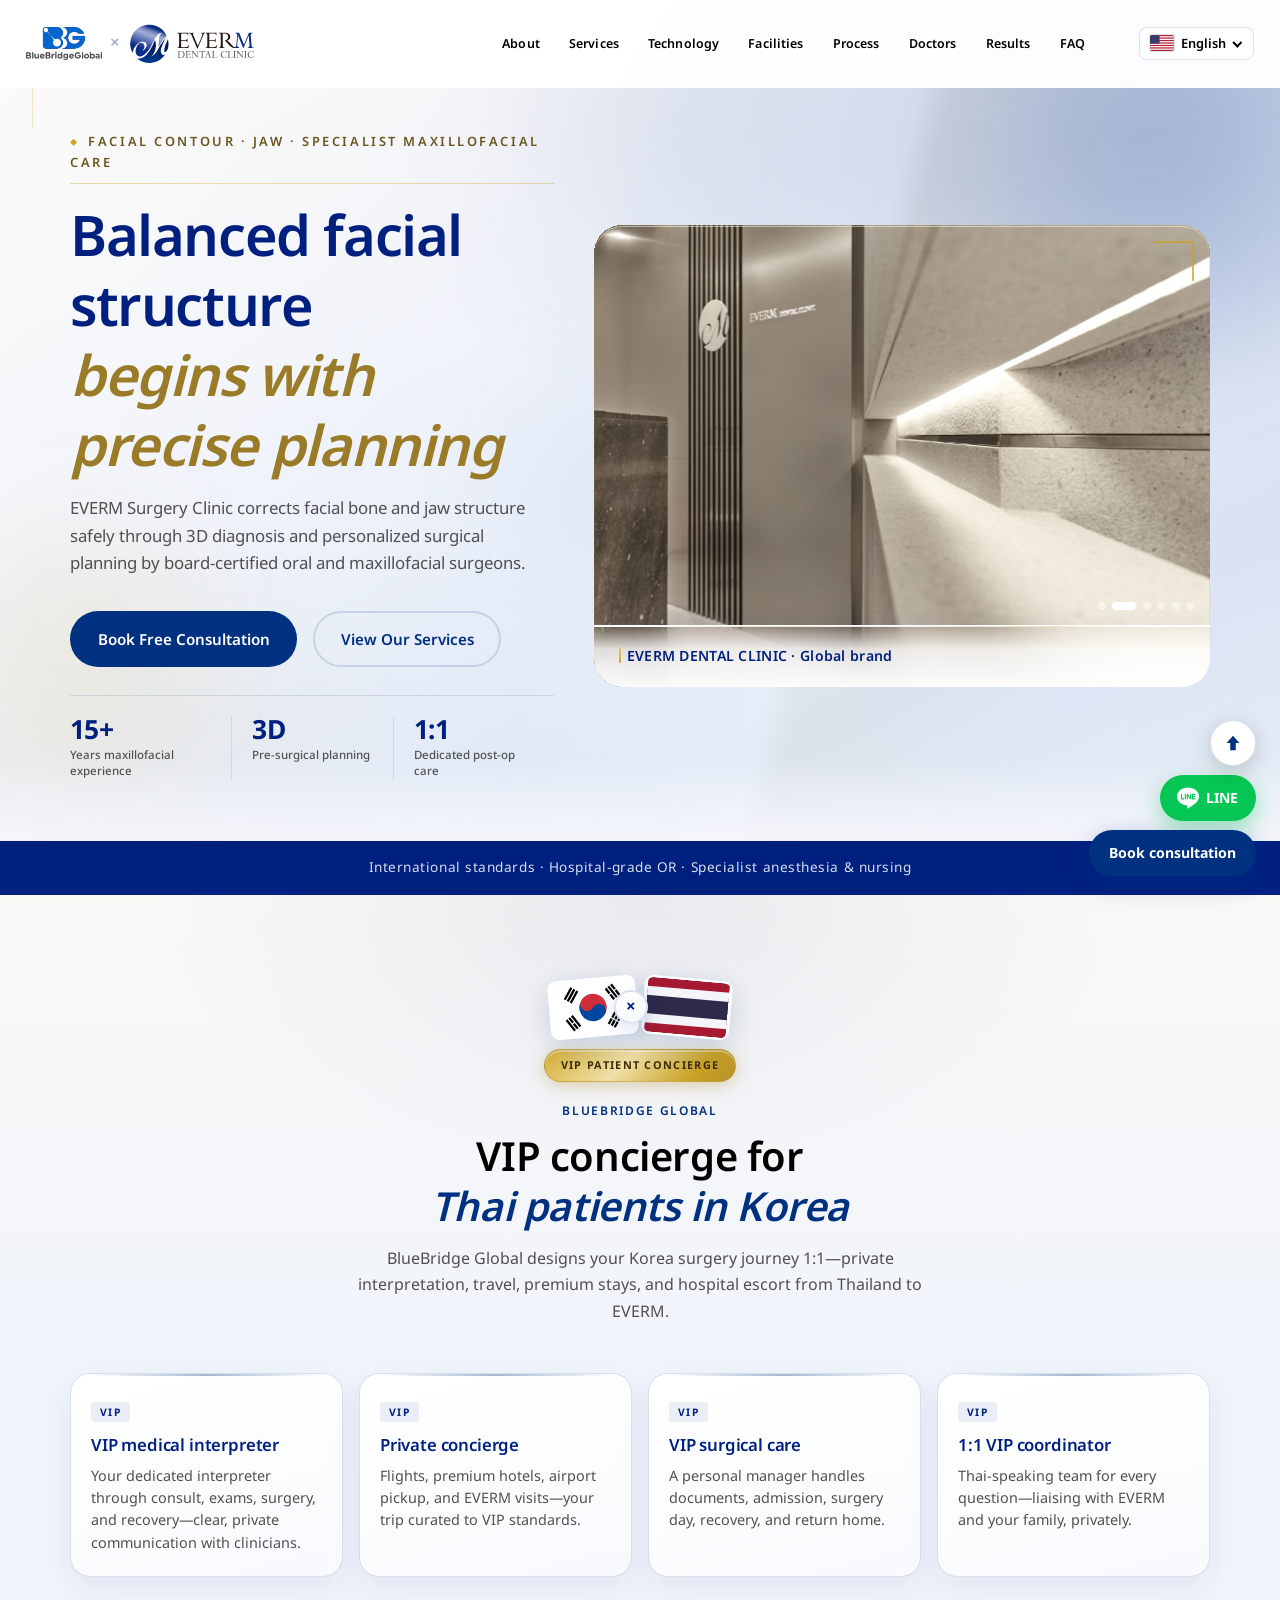
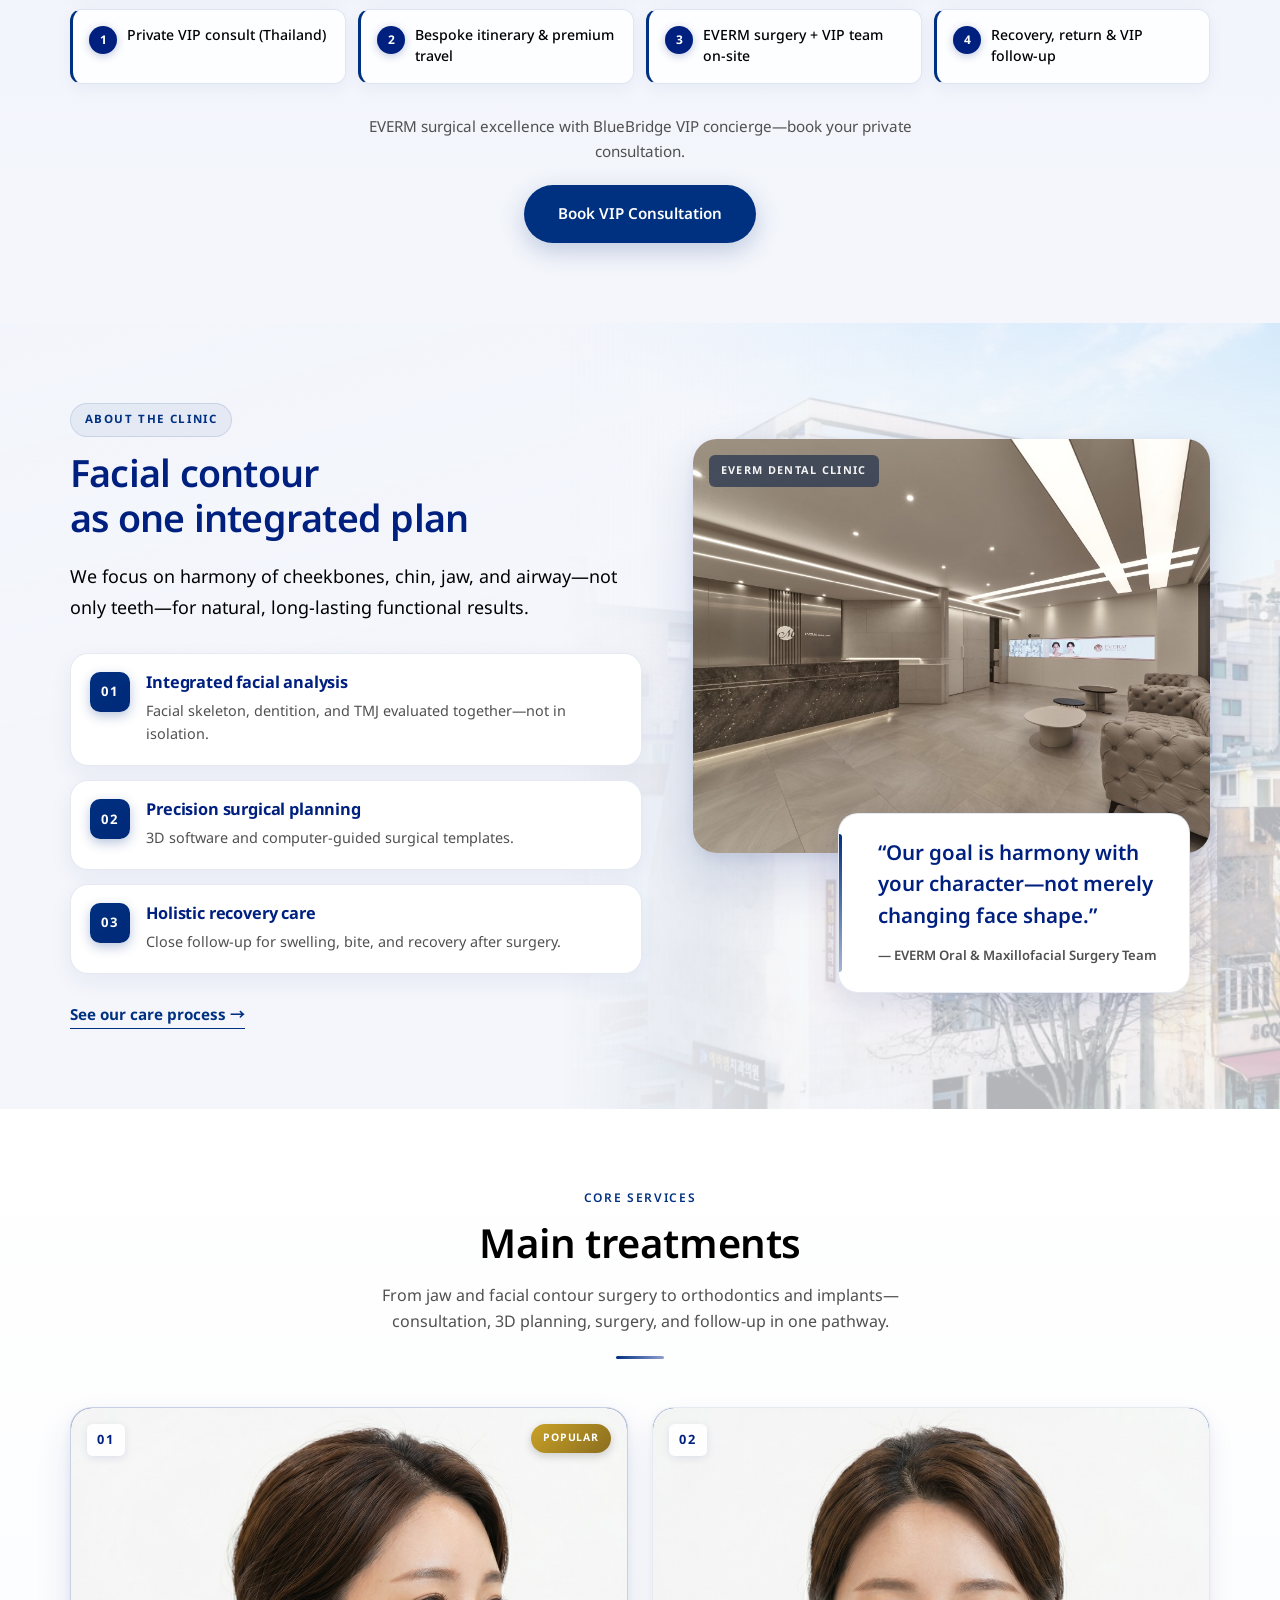
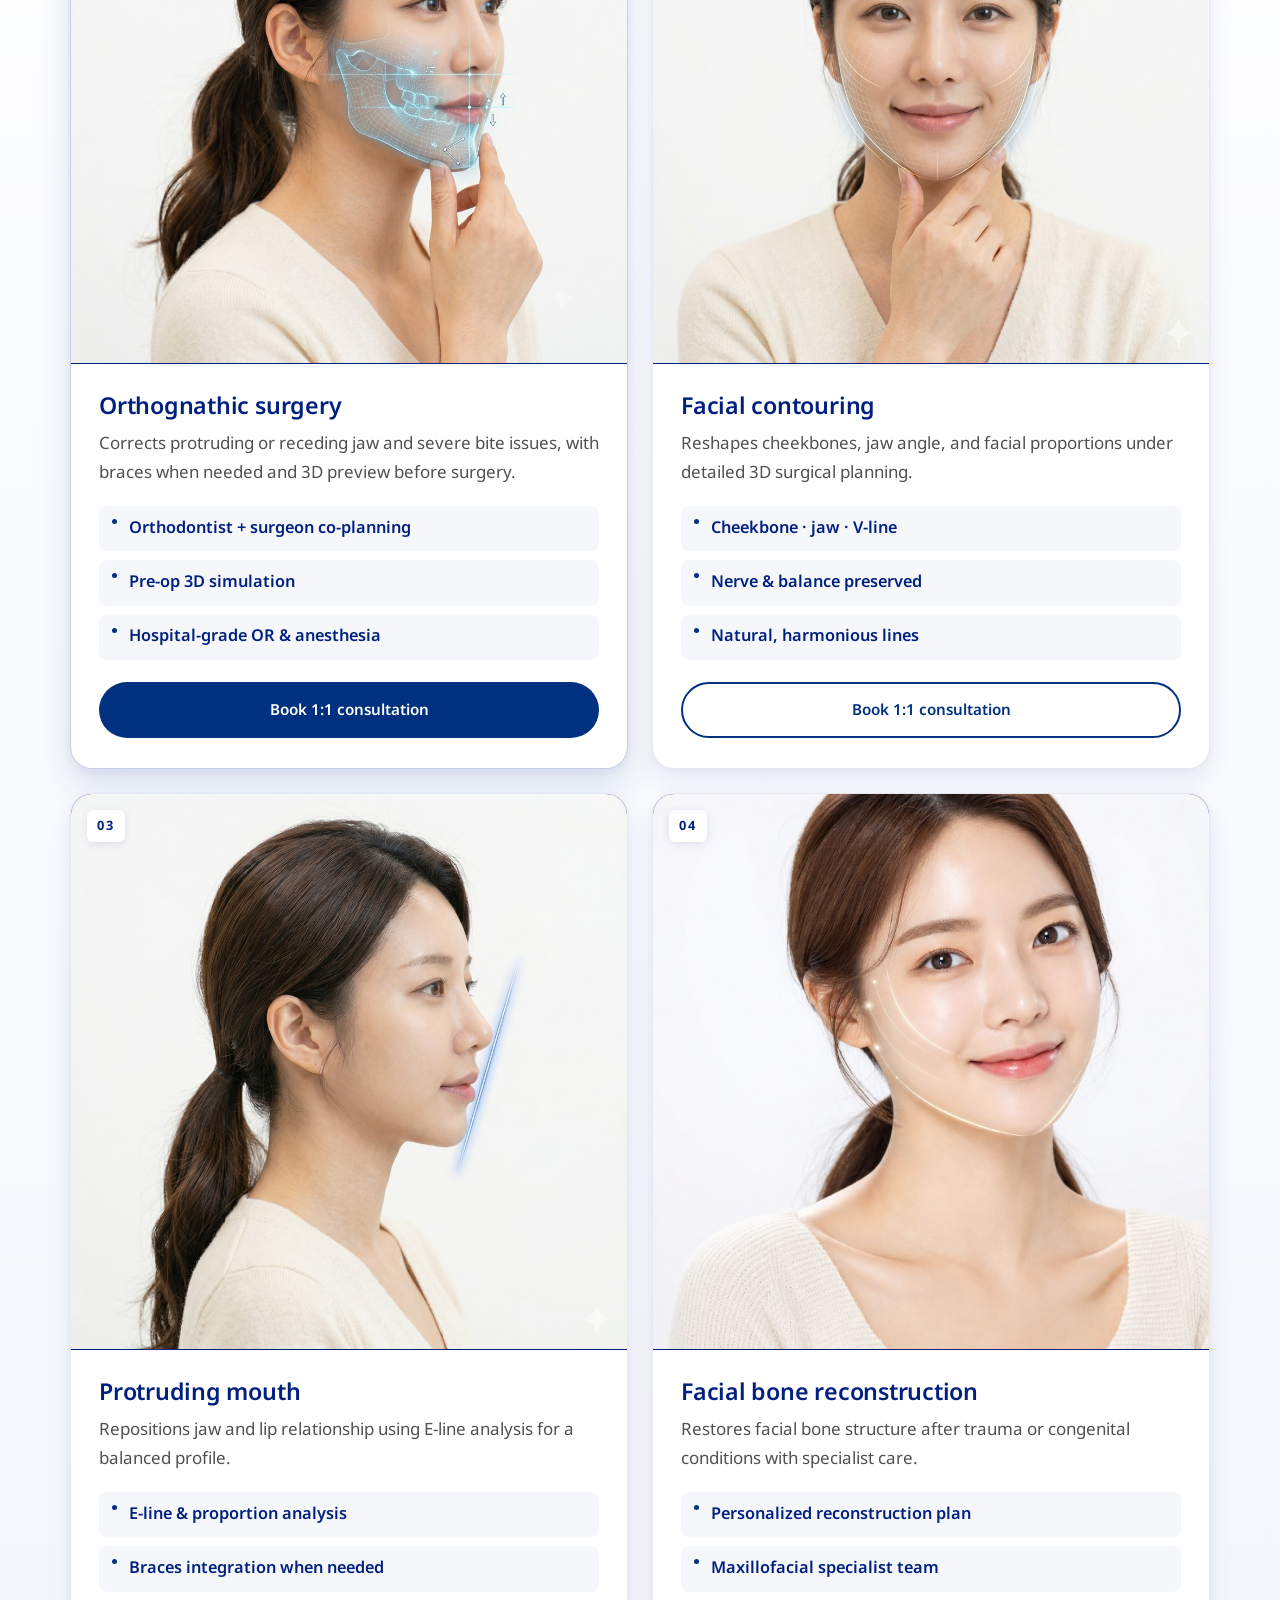
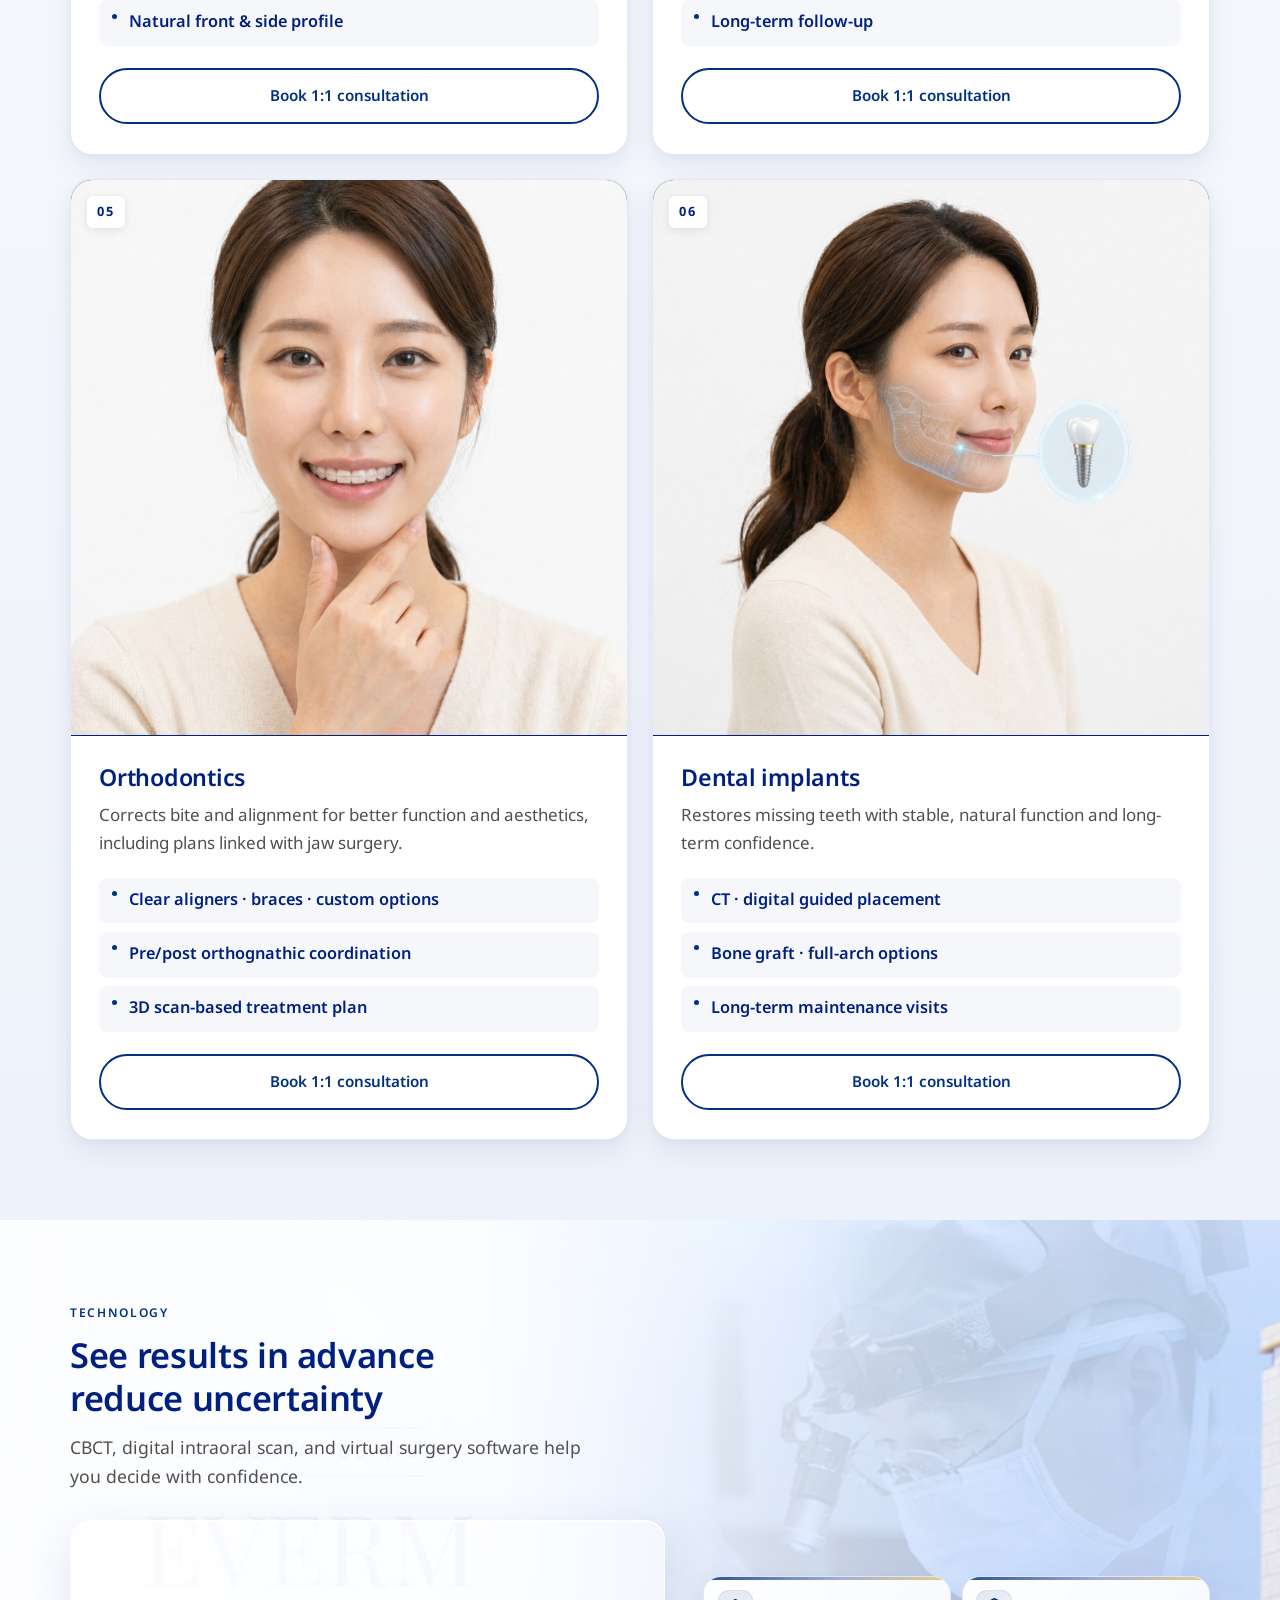
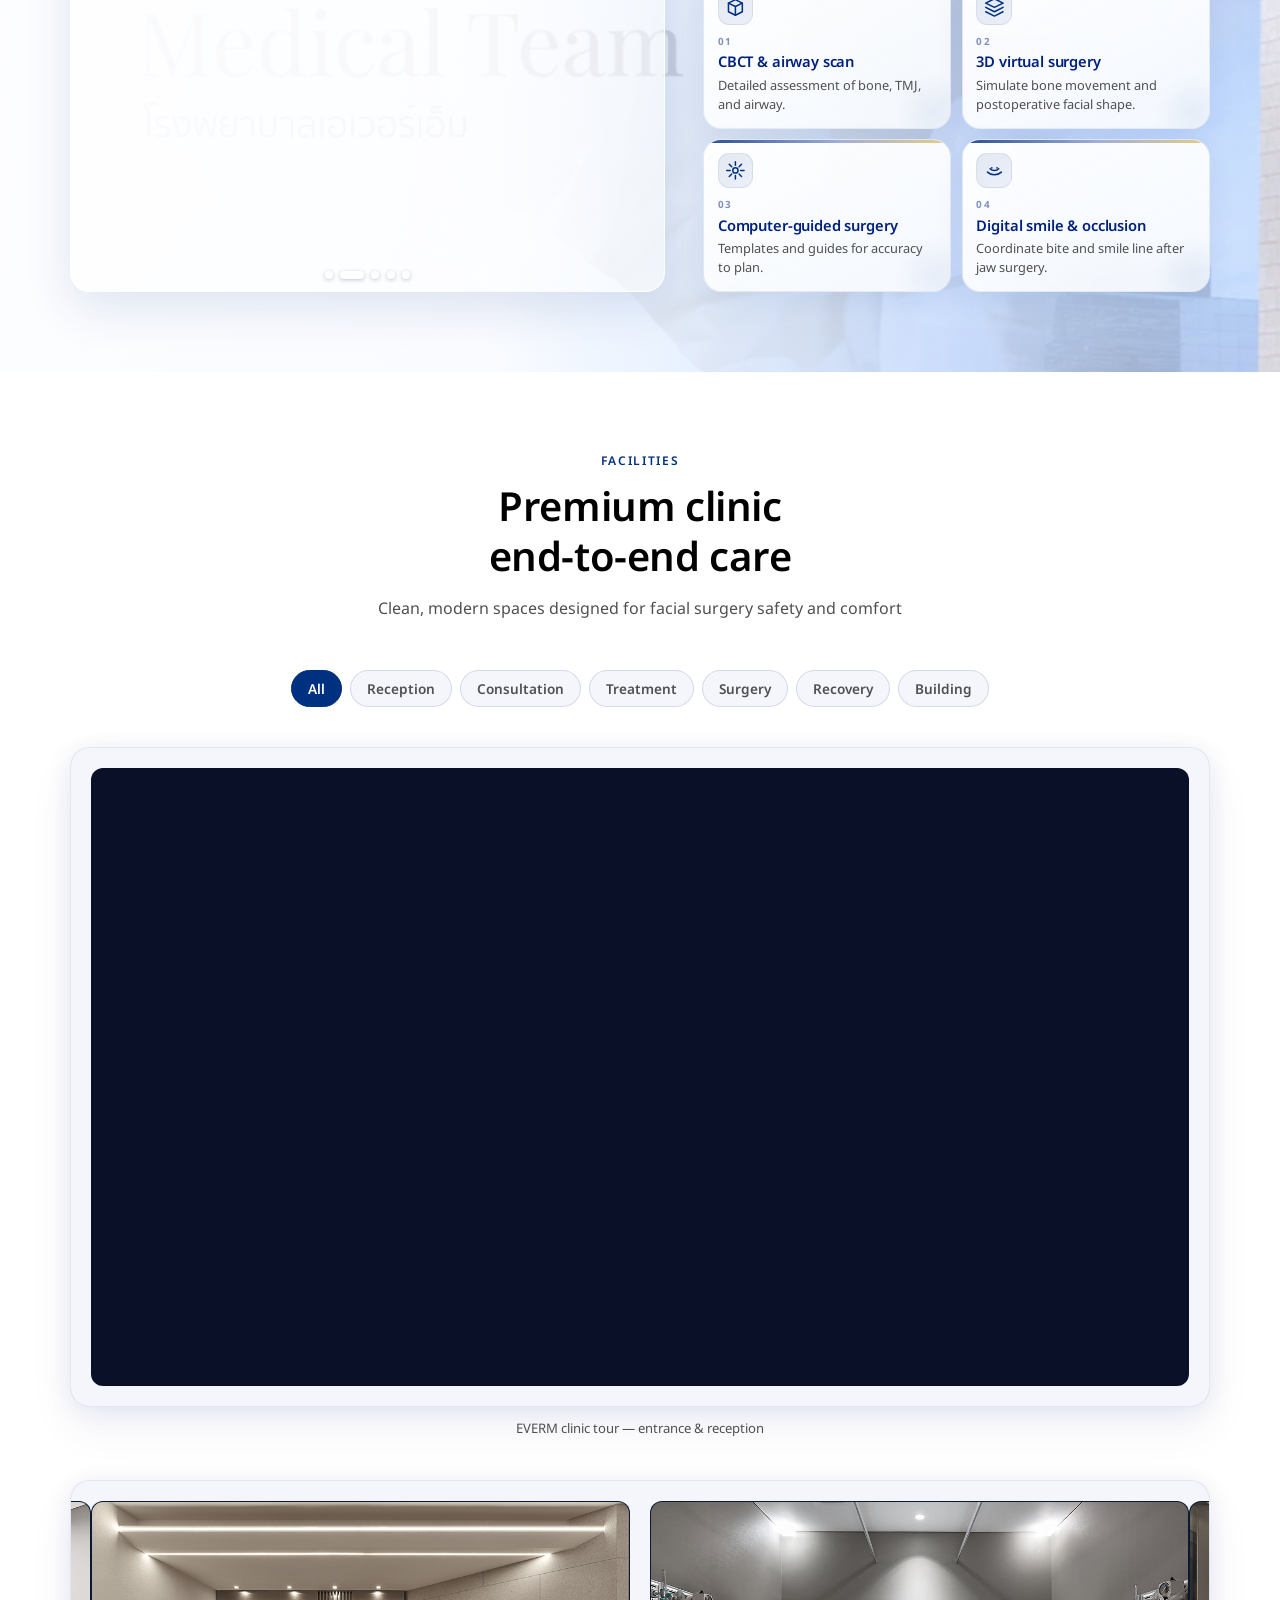
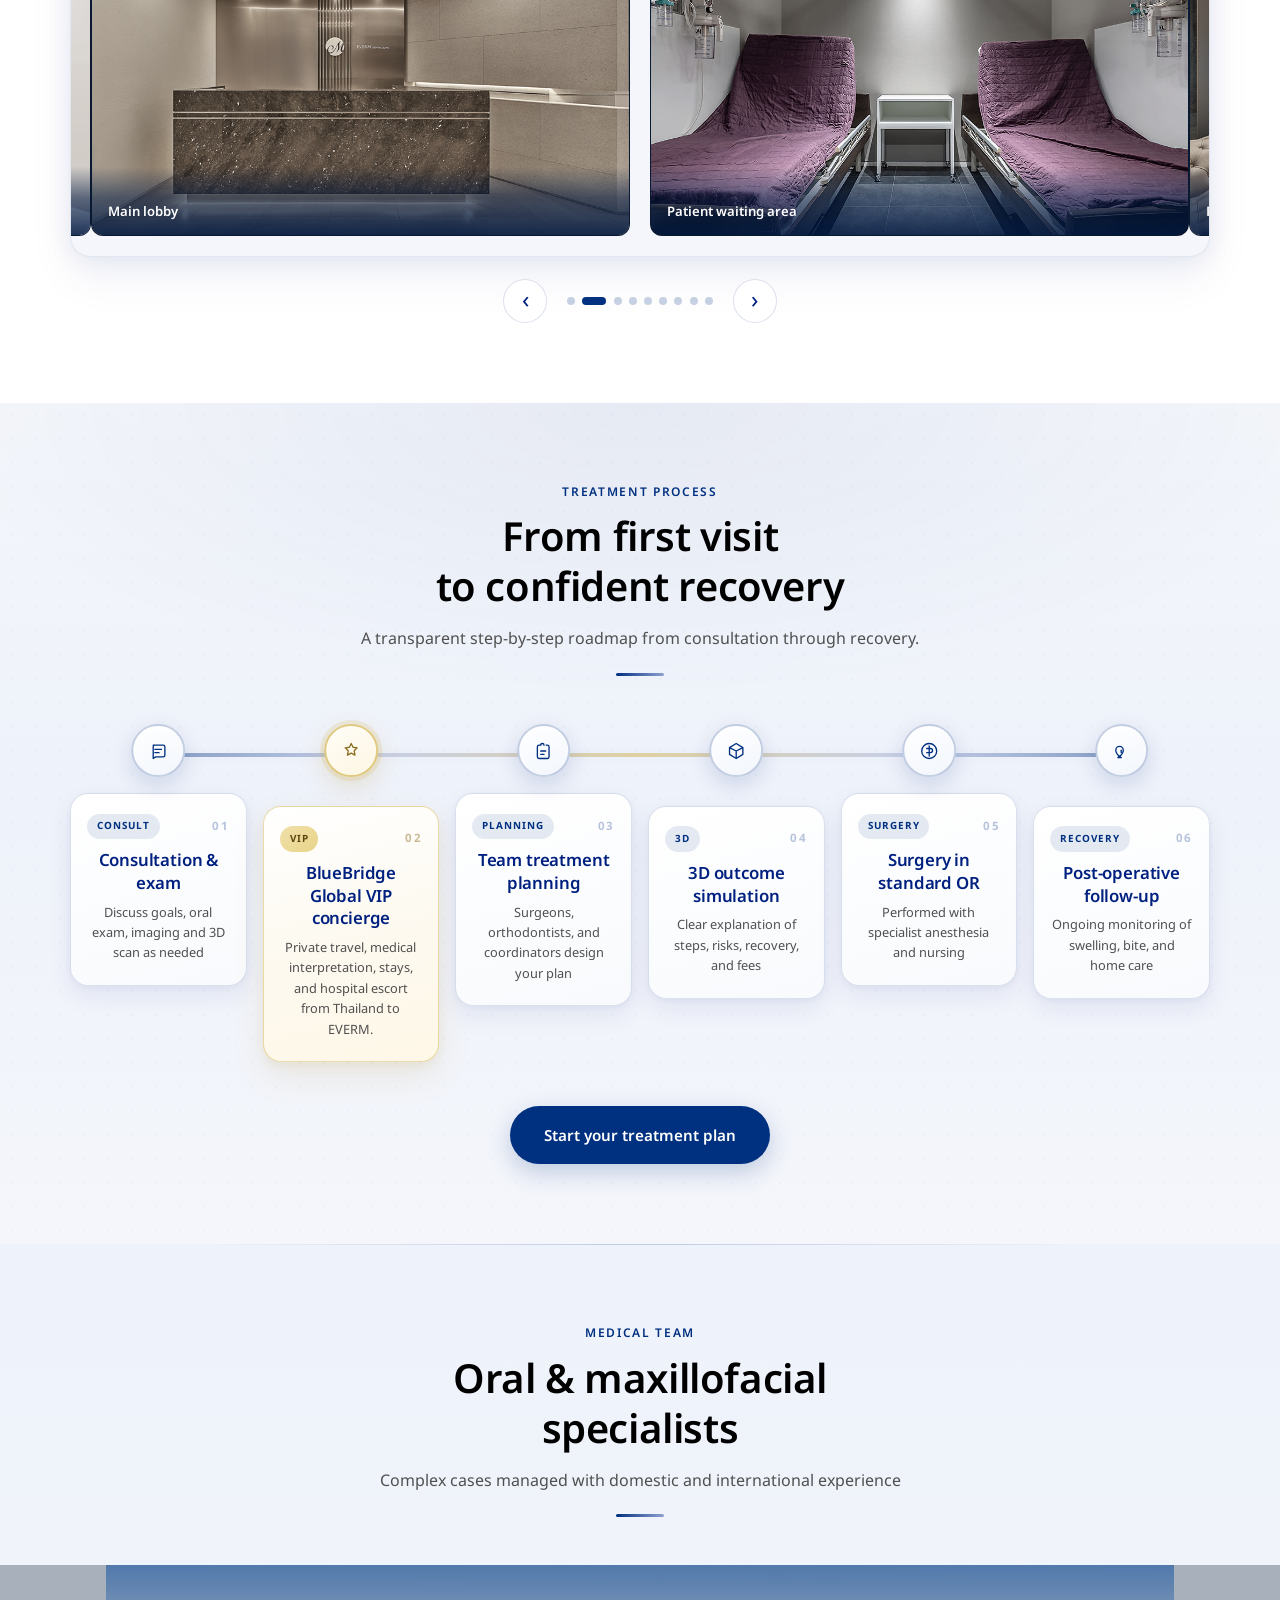
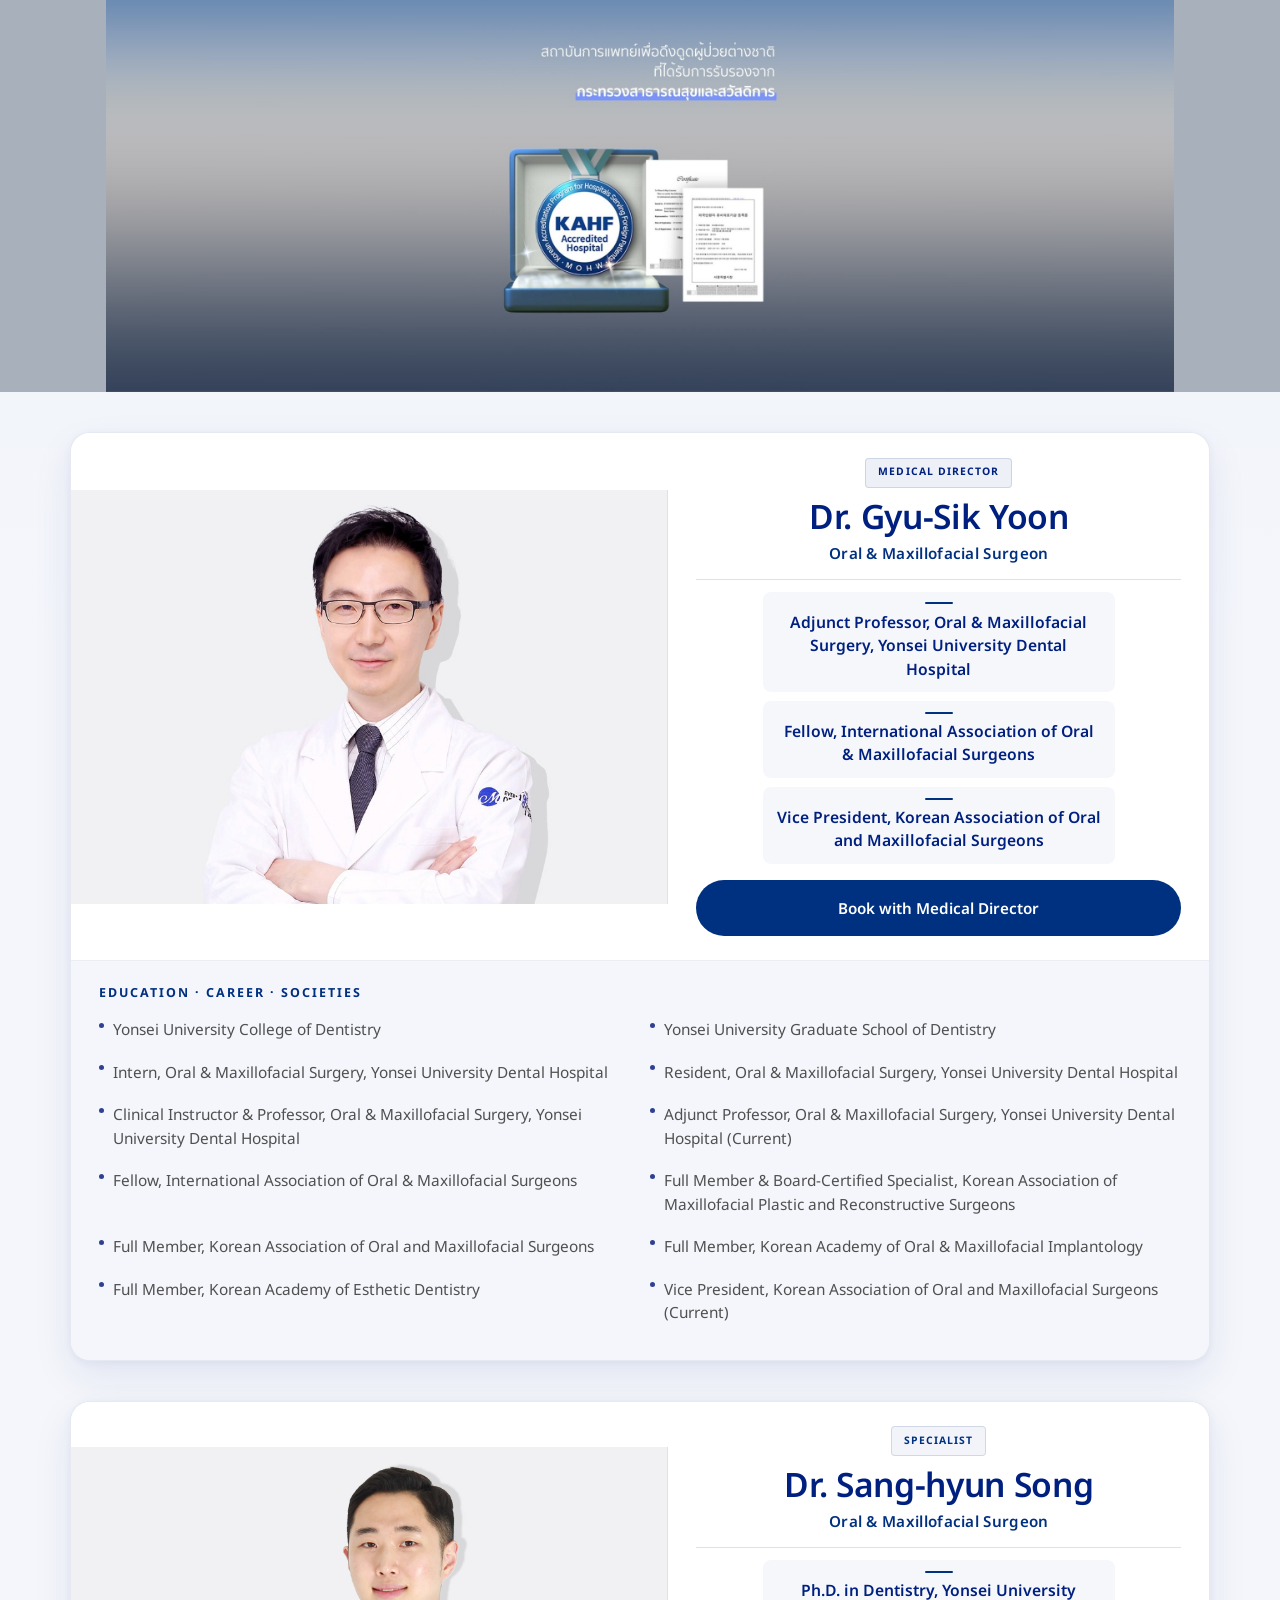
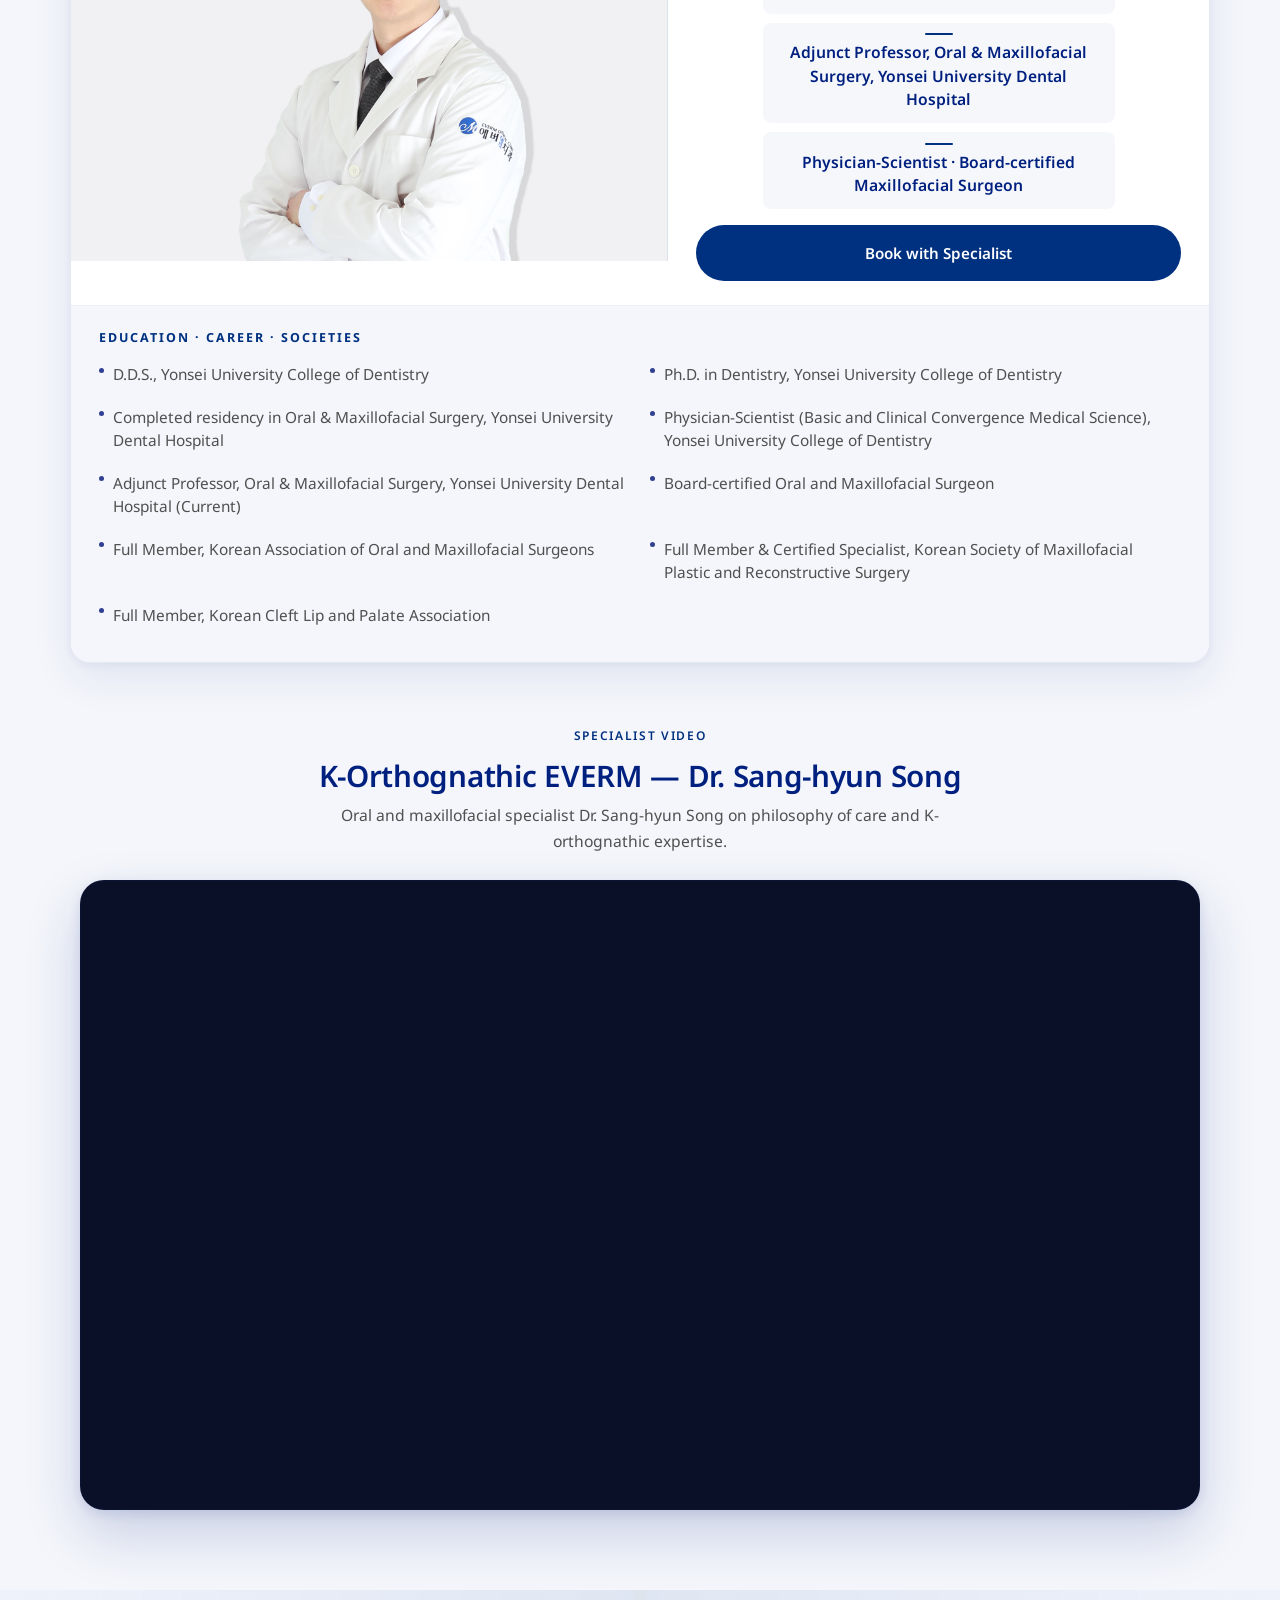
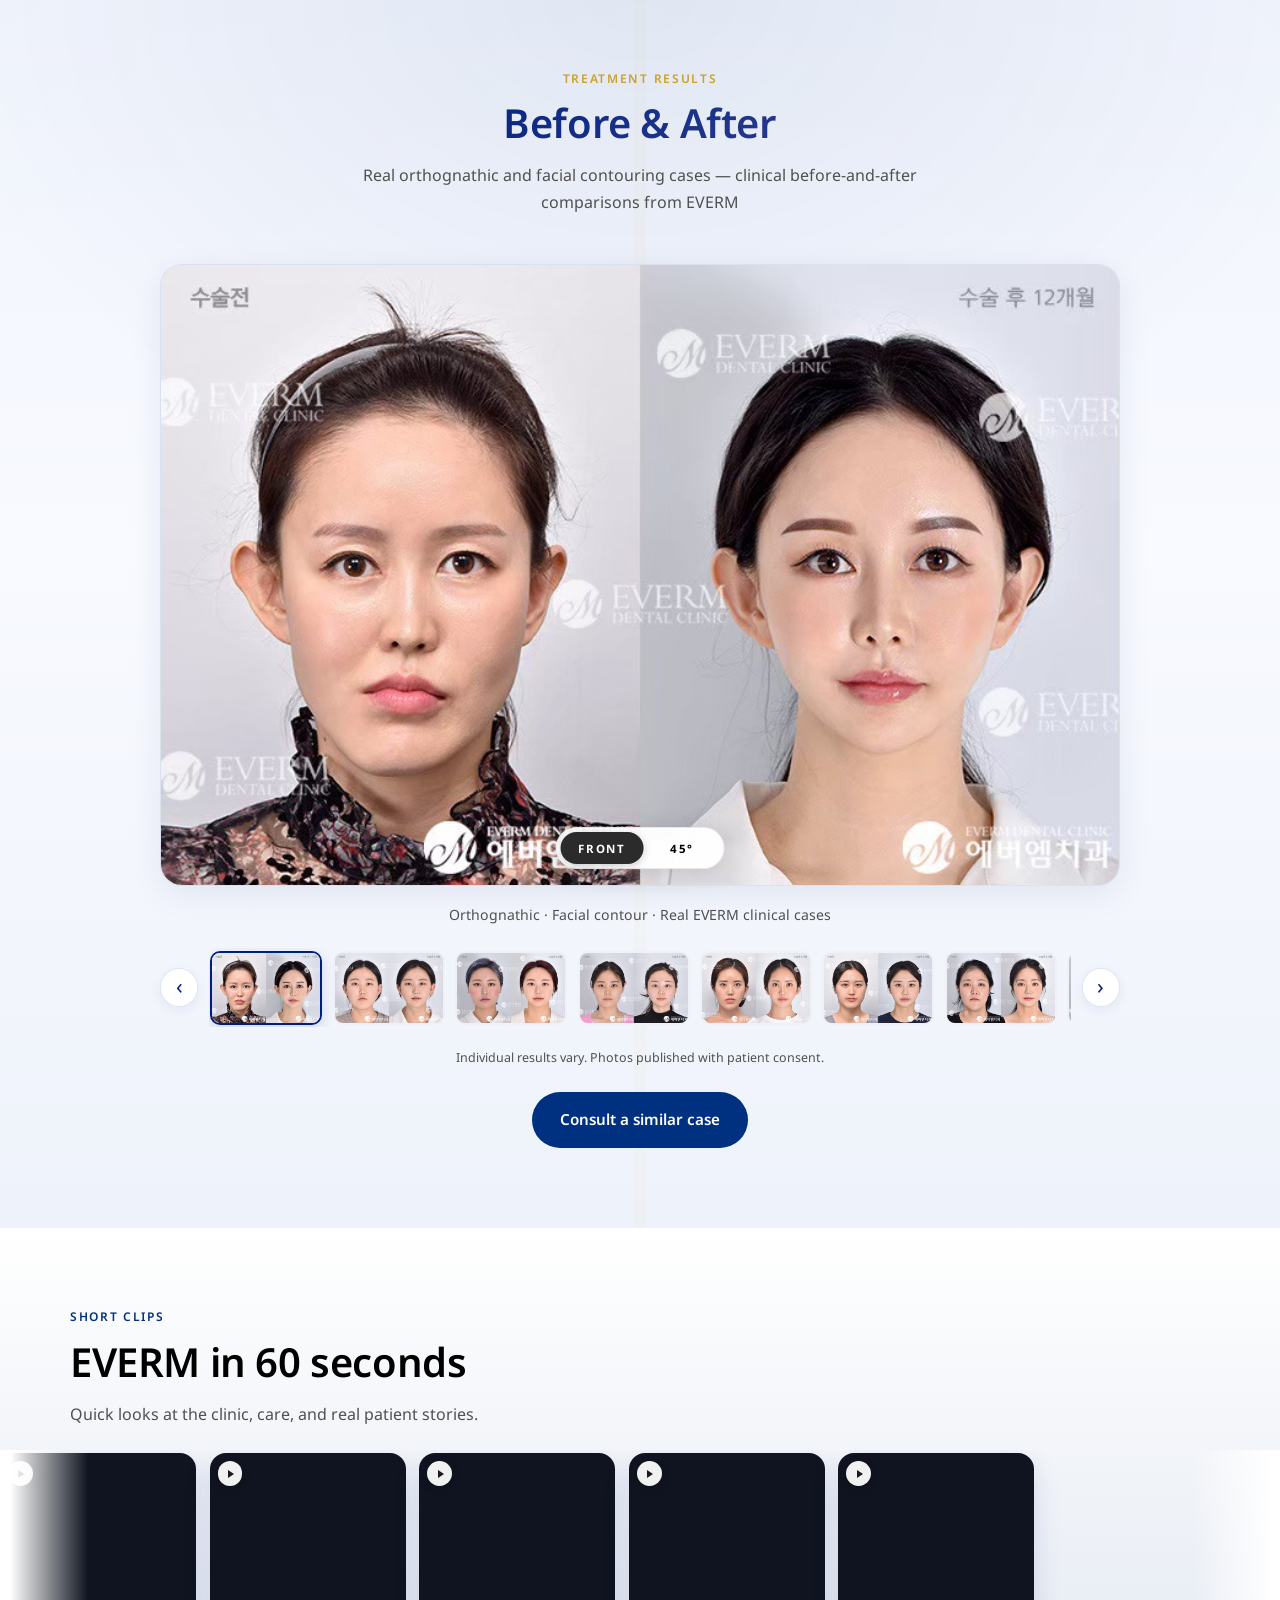
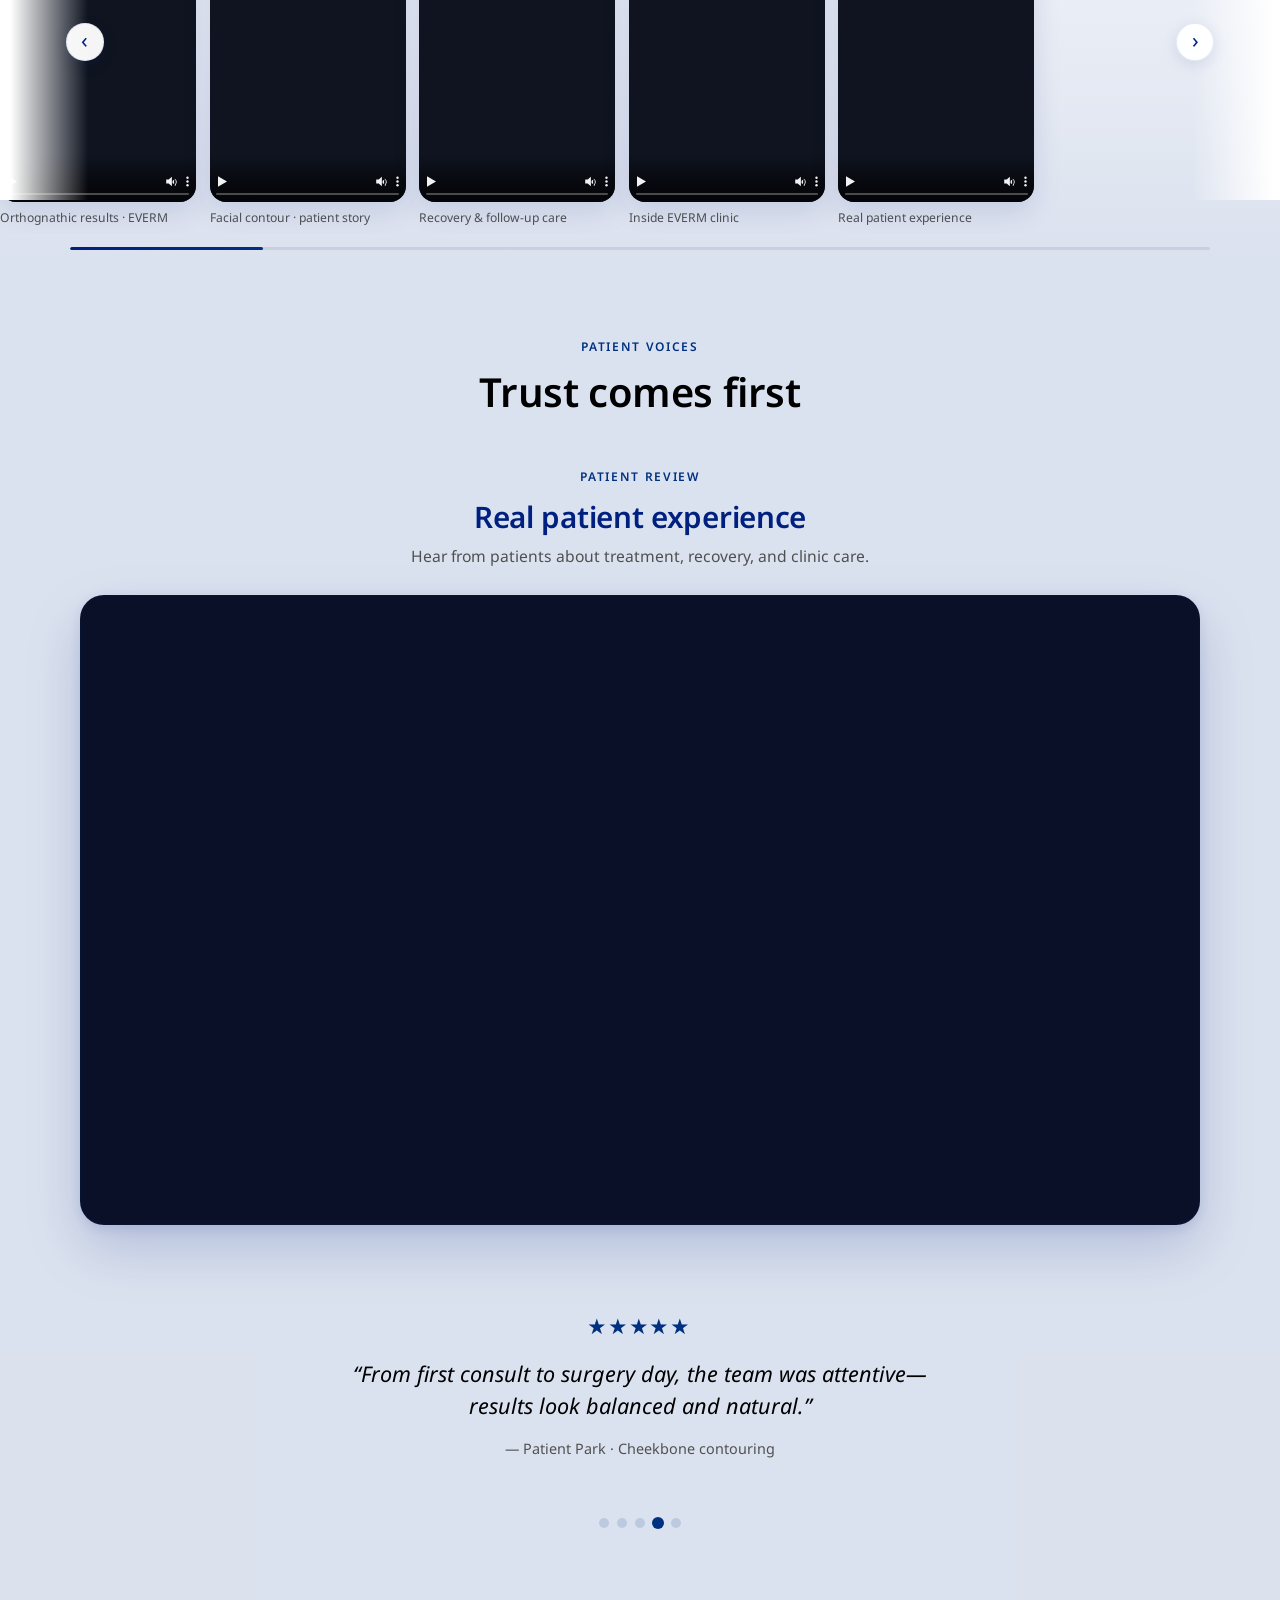
==== commit 29a95108: "Fix banner to scale by max-height without width crop. Co-authored-by: Cursor <cursoragent@cursor.com" ====
--- a/index.html
+++ b/index.html
@@ -48,7 +48,7 @@
     href="https://fonts.googleapis.com/css2?family=Noto+Sans:wght@400;500;600;700&family=Noto+Sans+KR:wght@400;500;600;700&family=Noto+Sans+Thai:wght@400;500;600;700&display=swap"
     rel="stylesheet"
   />
-  <link rel="stylesheet" href="css/styles.css?v=20260613i" />
+  <link rel="stylesheet" href="css/styles.css?v=20260613j" />
 </head>
 <body class="lang-th">
   <a class="skip-link" href="#main" data-i18n="skip_link">ข้ามไปยังเนื้อหาหลัก</a>
--- a/css/styles.css
+++ b/css/styles.css
@@ -2782,12 +2782,10 @@
 
 .team-accreditation img {
   display: block;
-  width: 100%;
   max-width: 100%;
+  width: auto;
   height: auto;
   max-height: min(48vh, 427px);
-  object-fit: contain;
-  object-position: center center;
 }
 
 .doctor-profile {
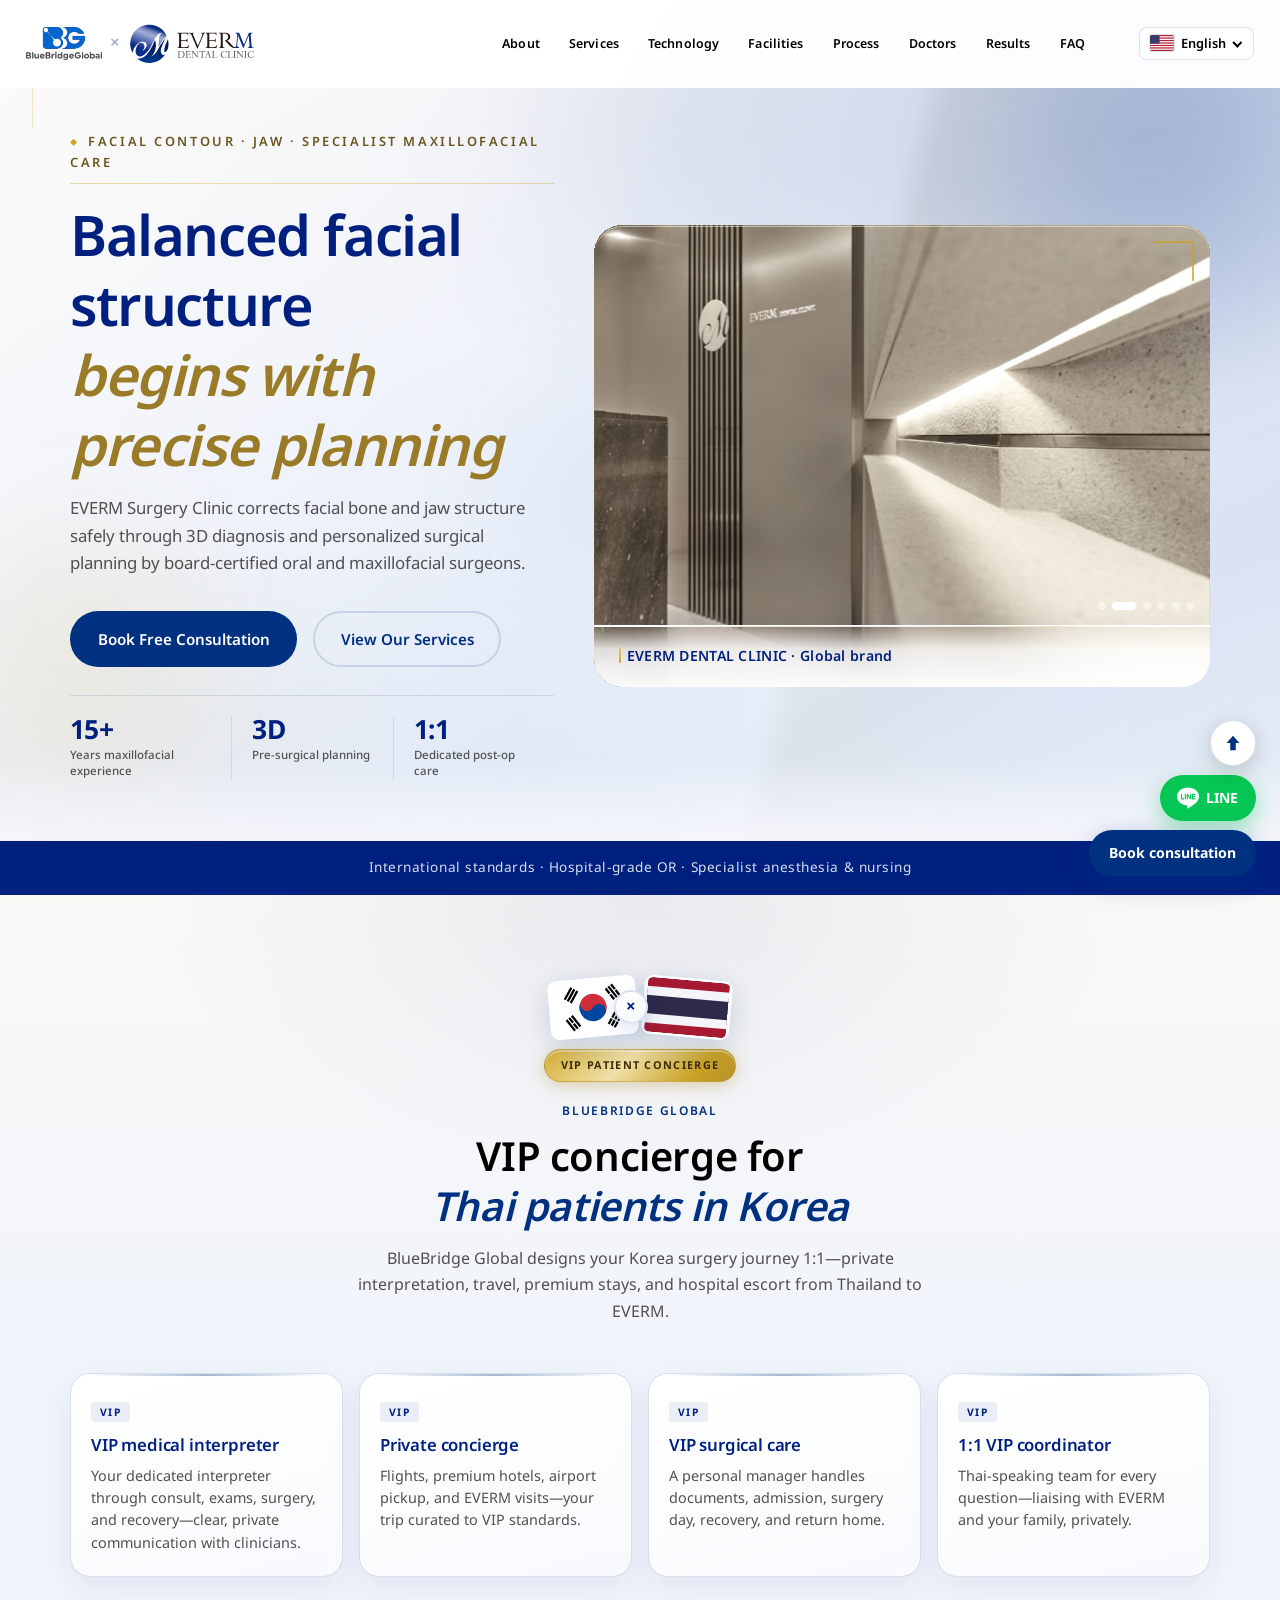
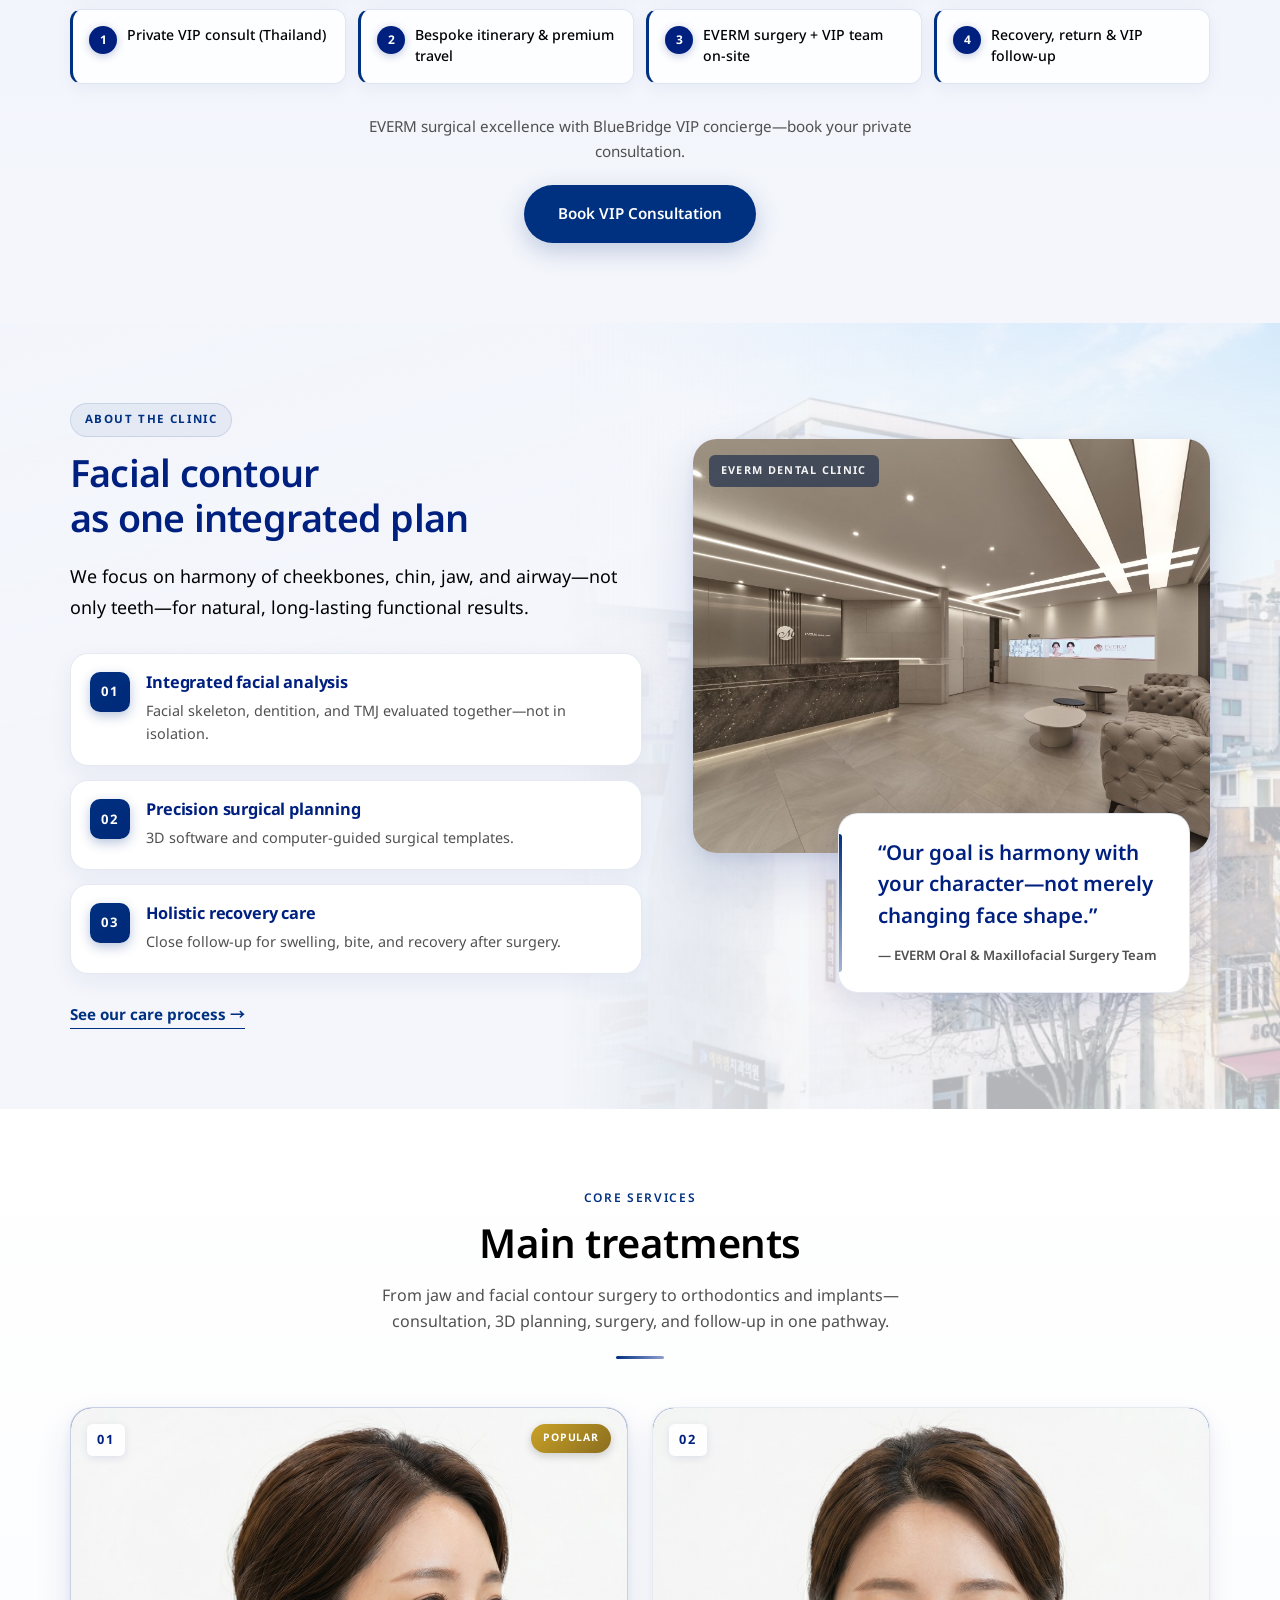
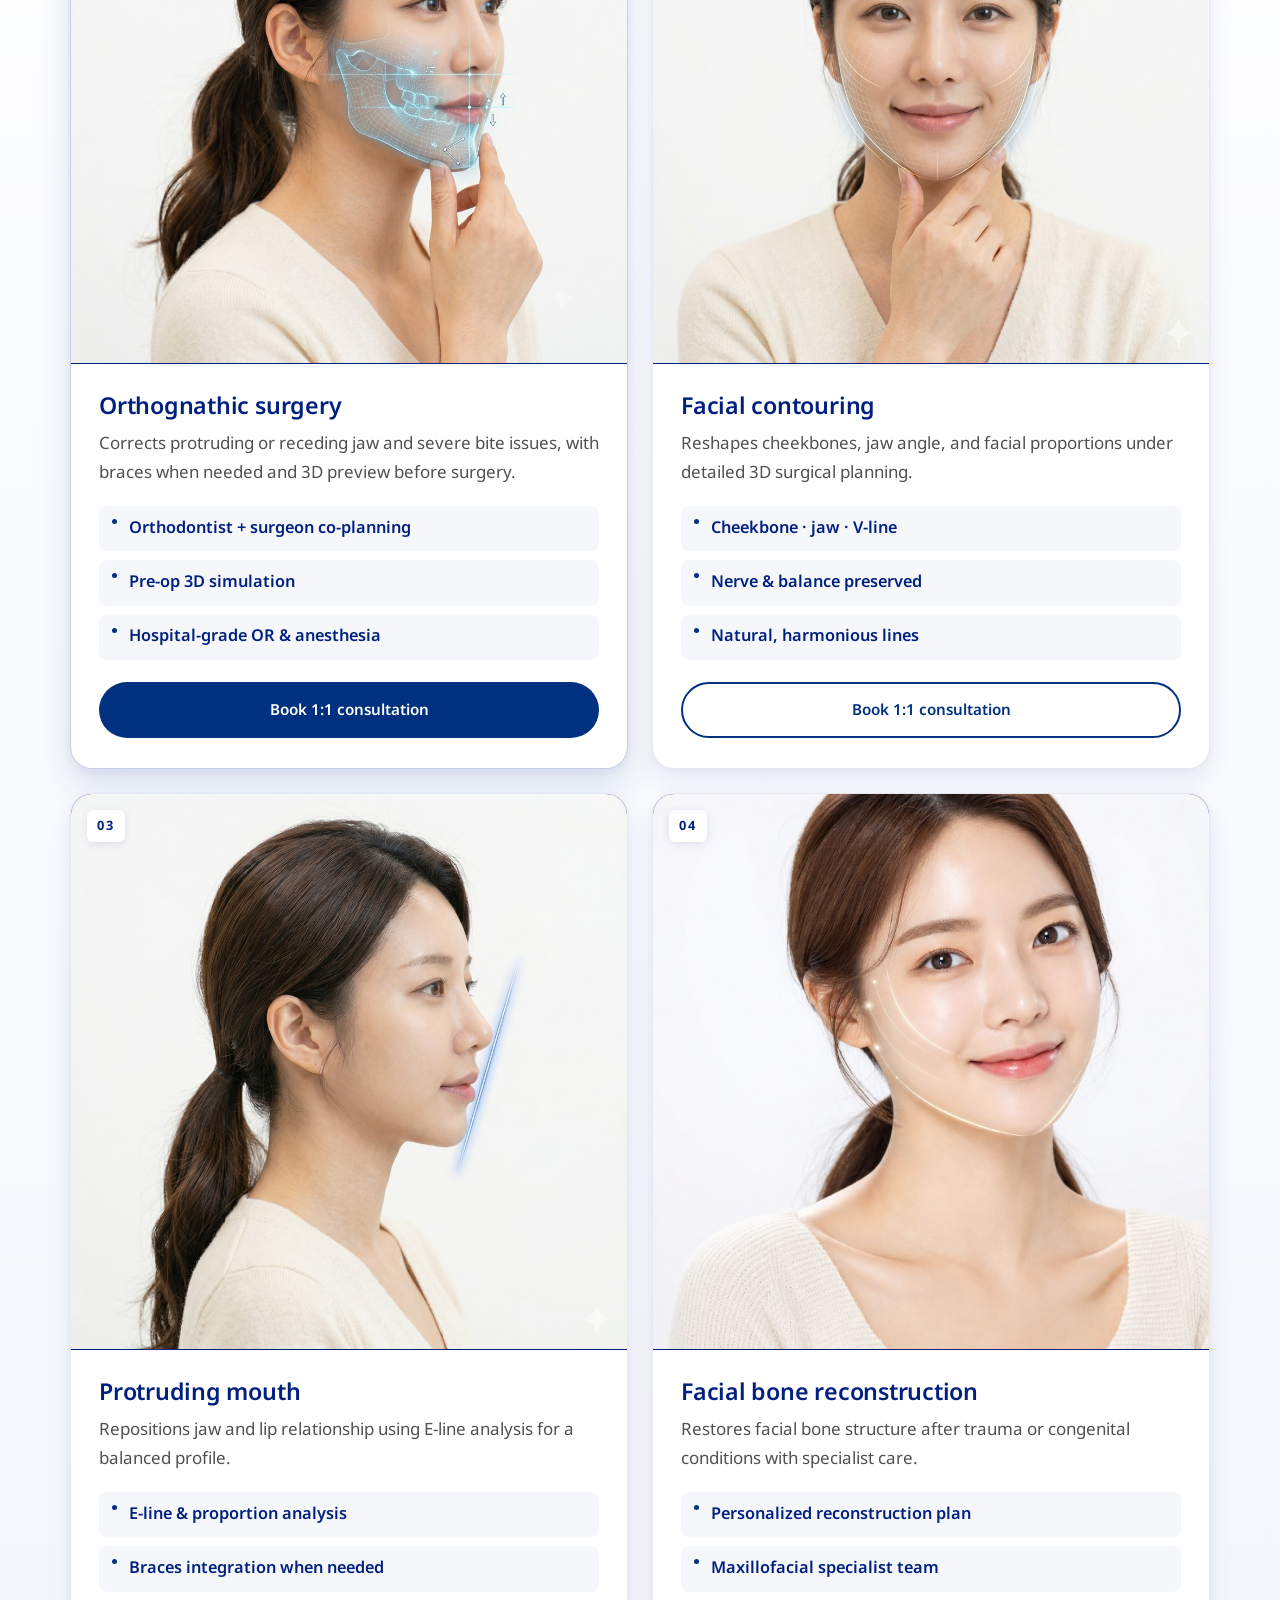
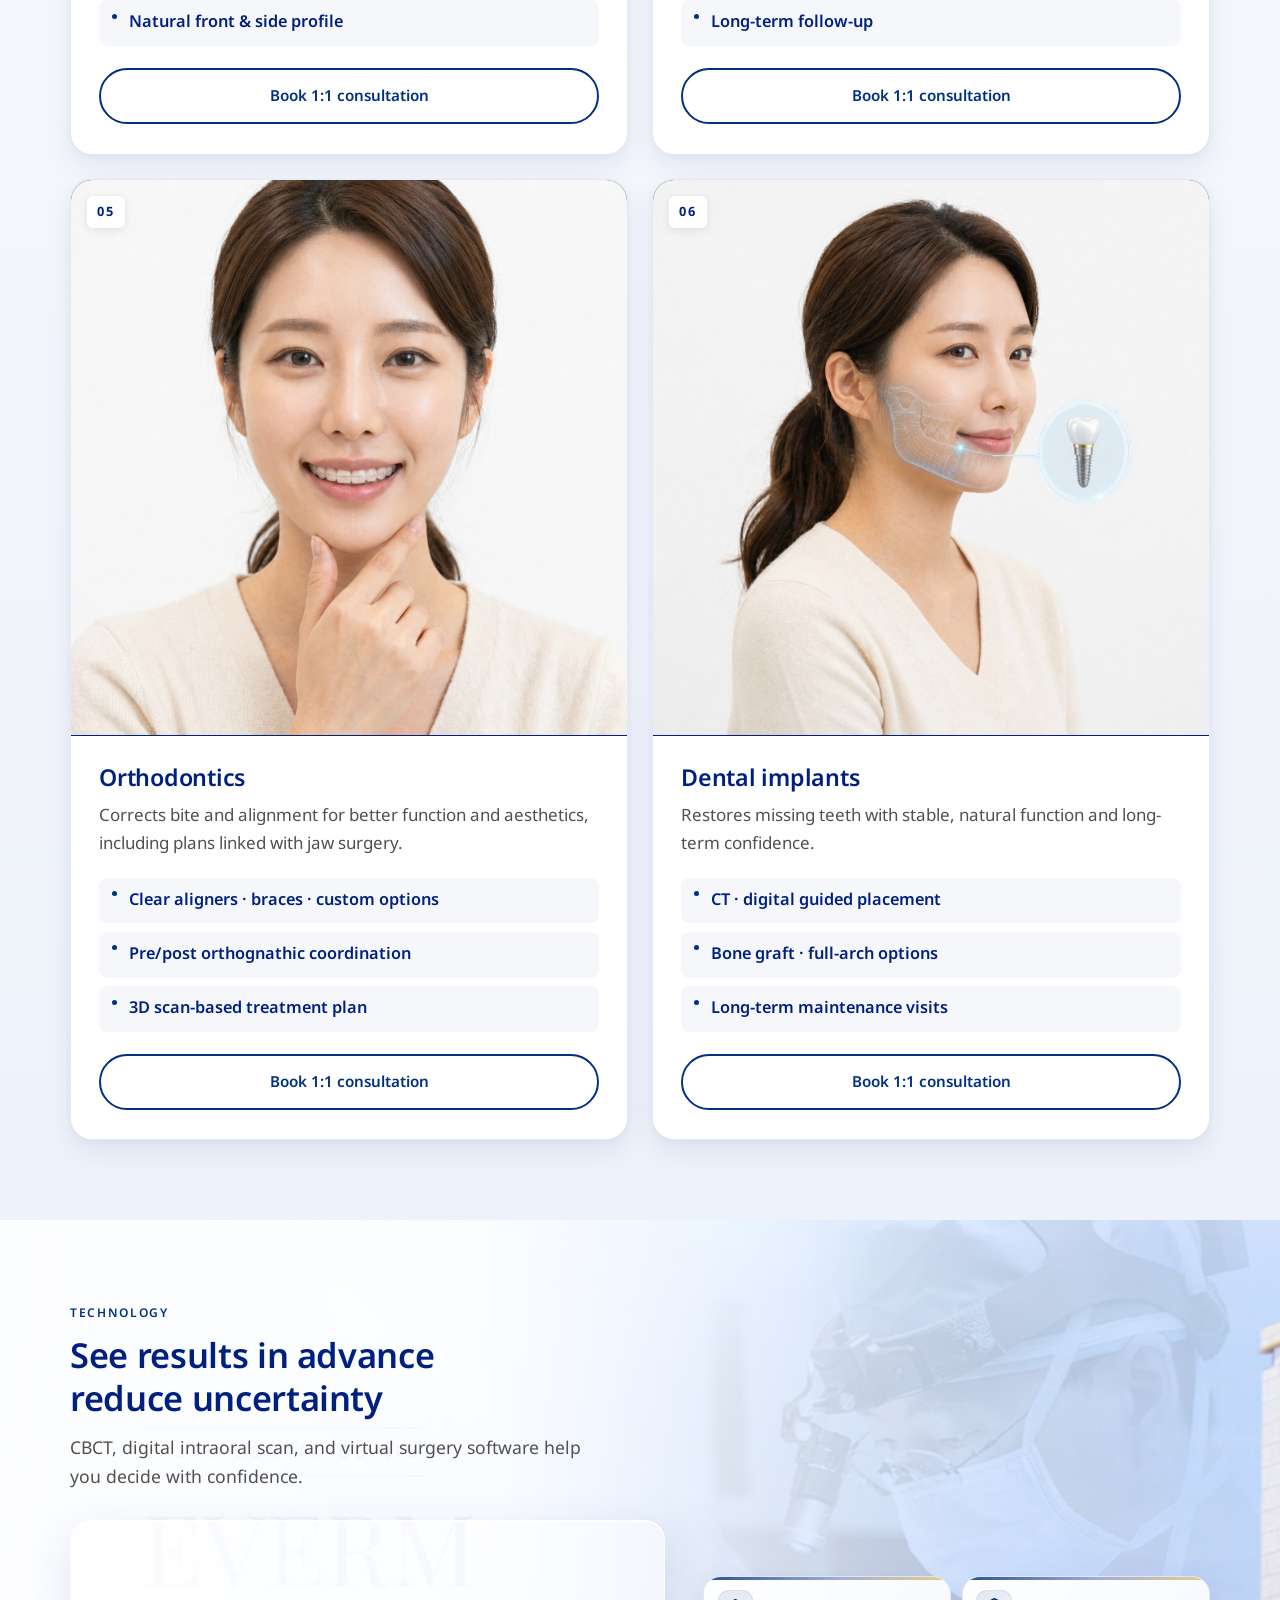
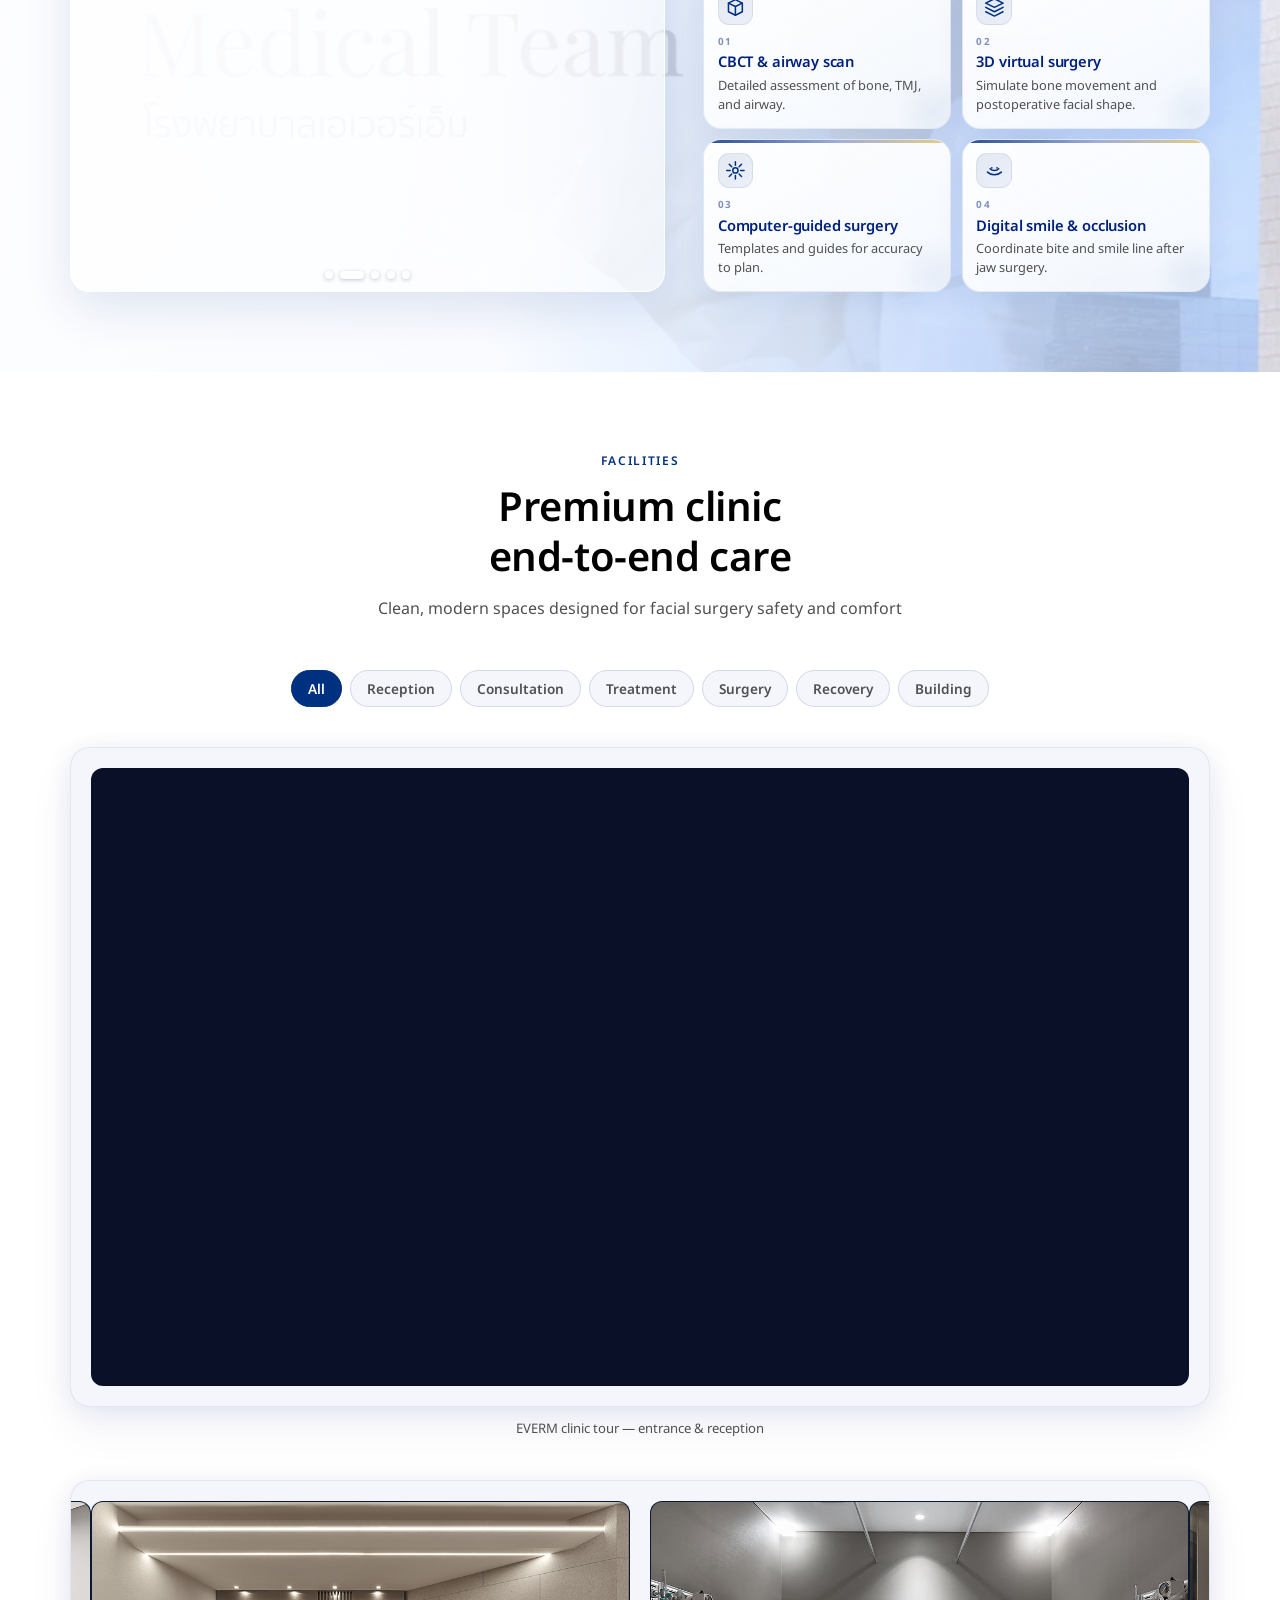
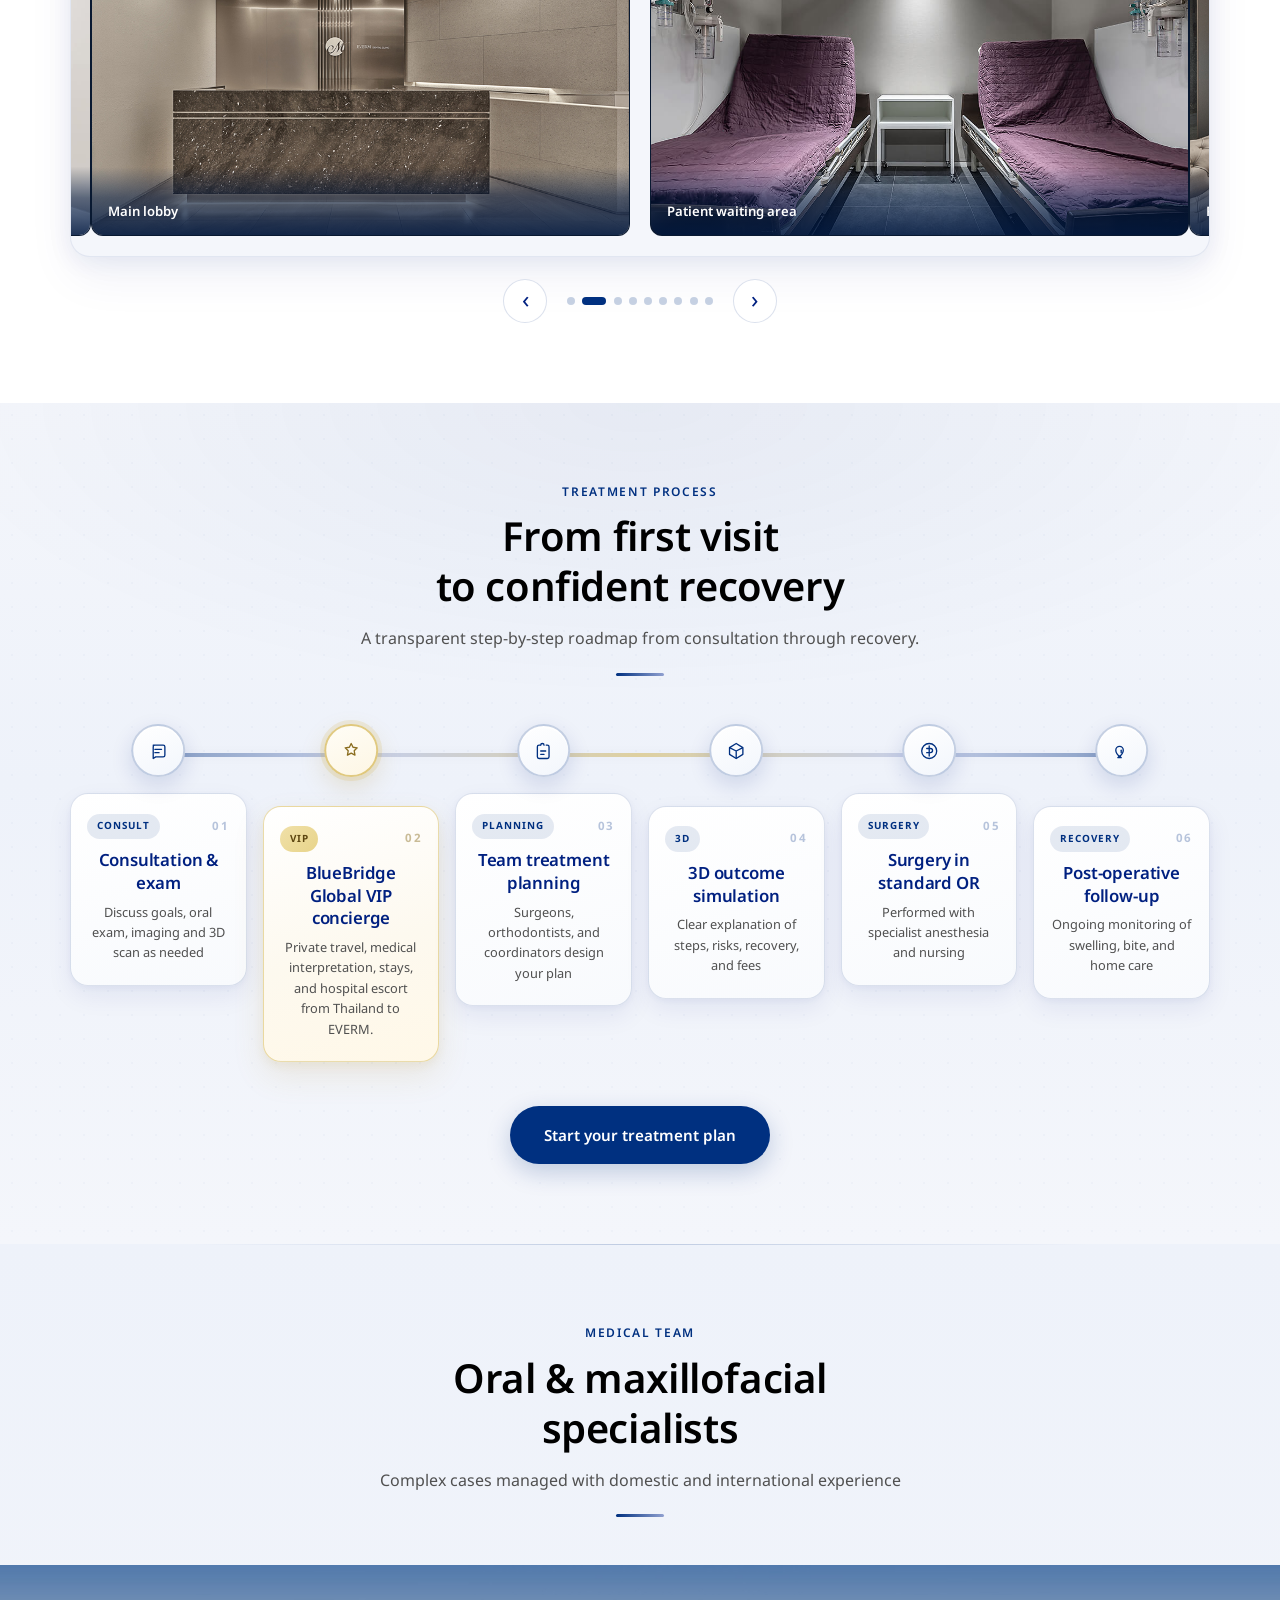
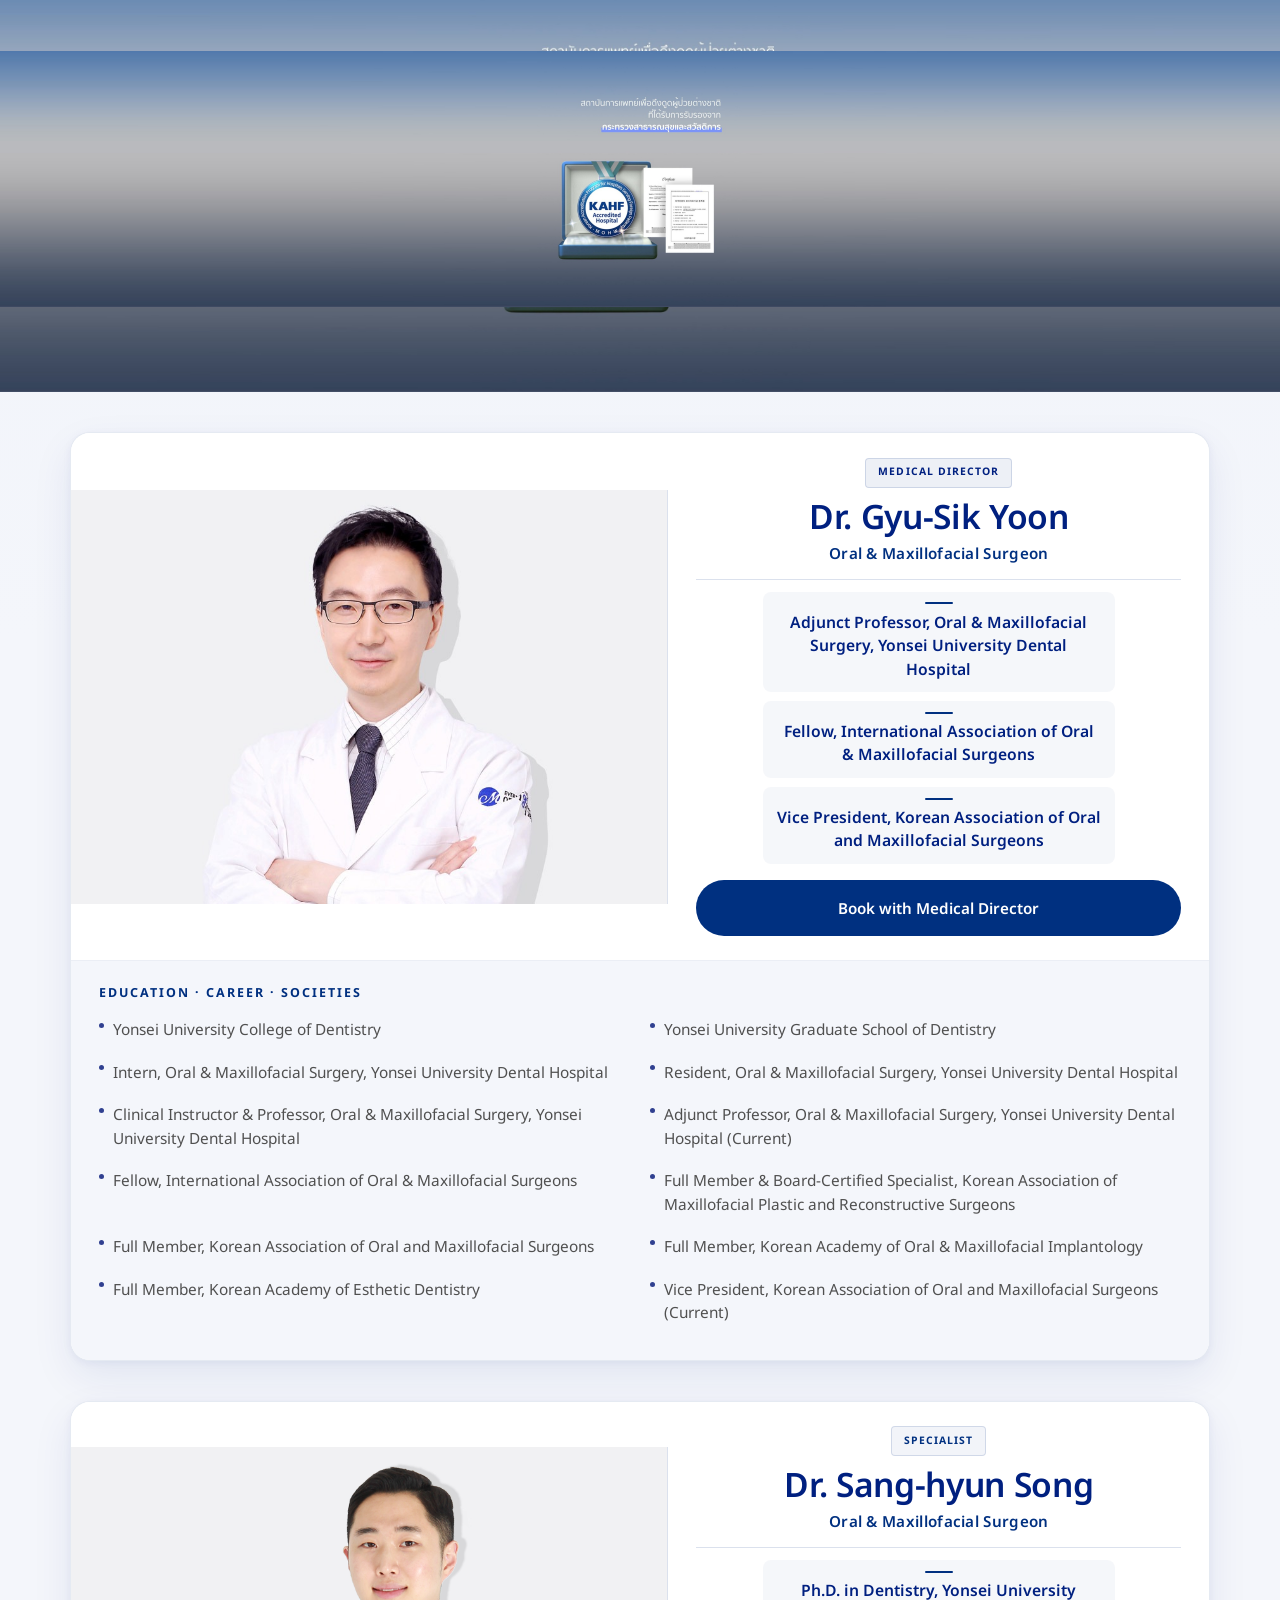
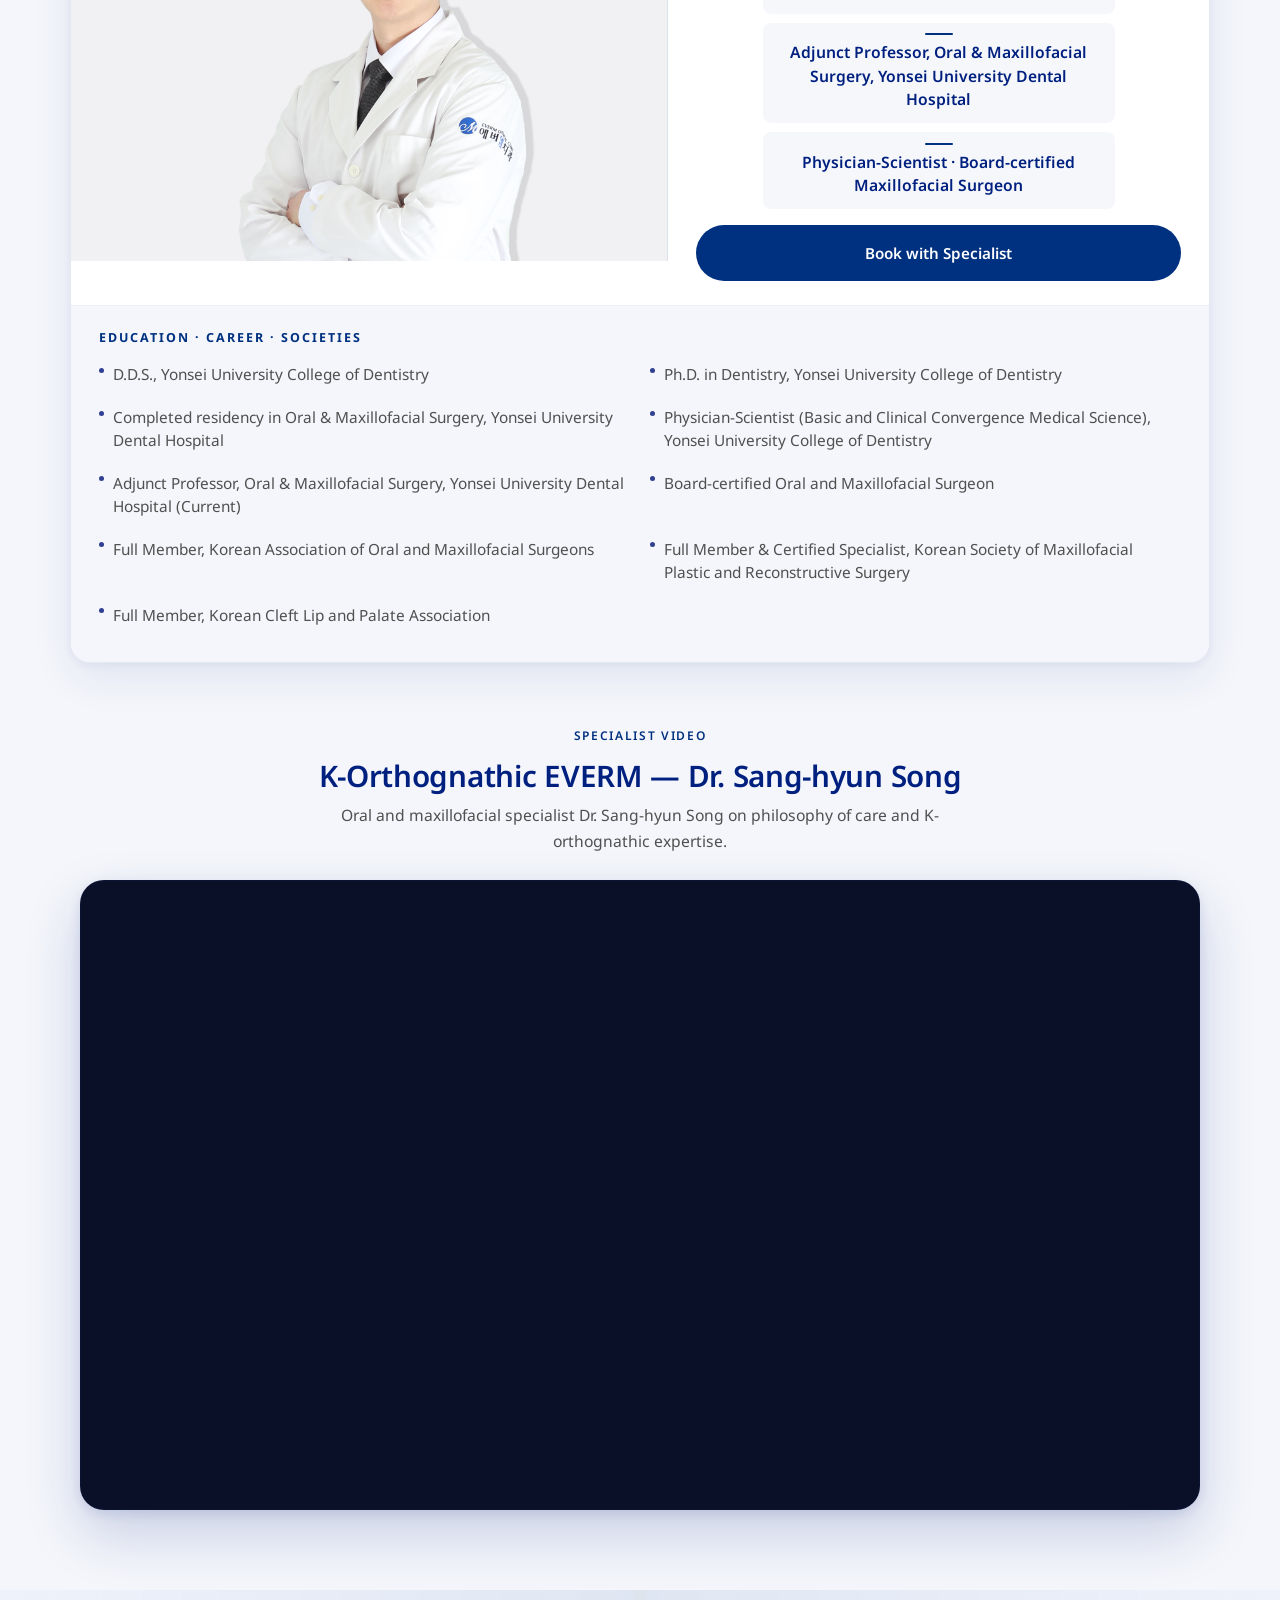
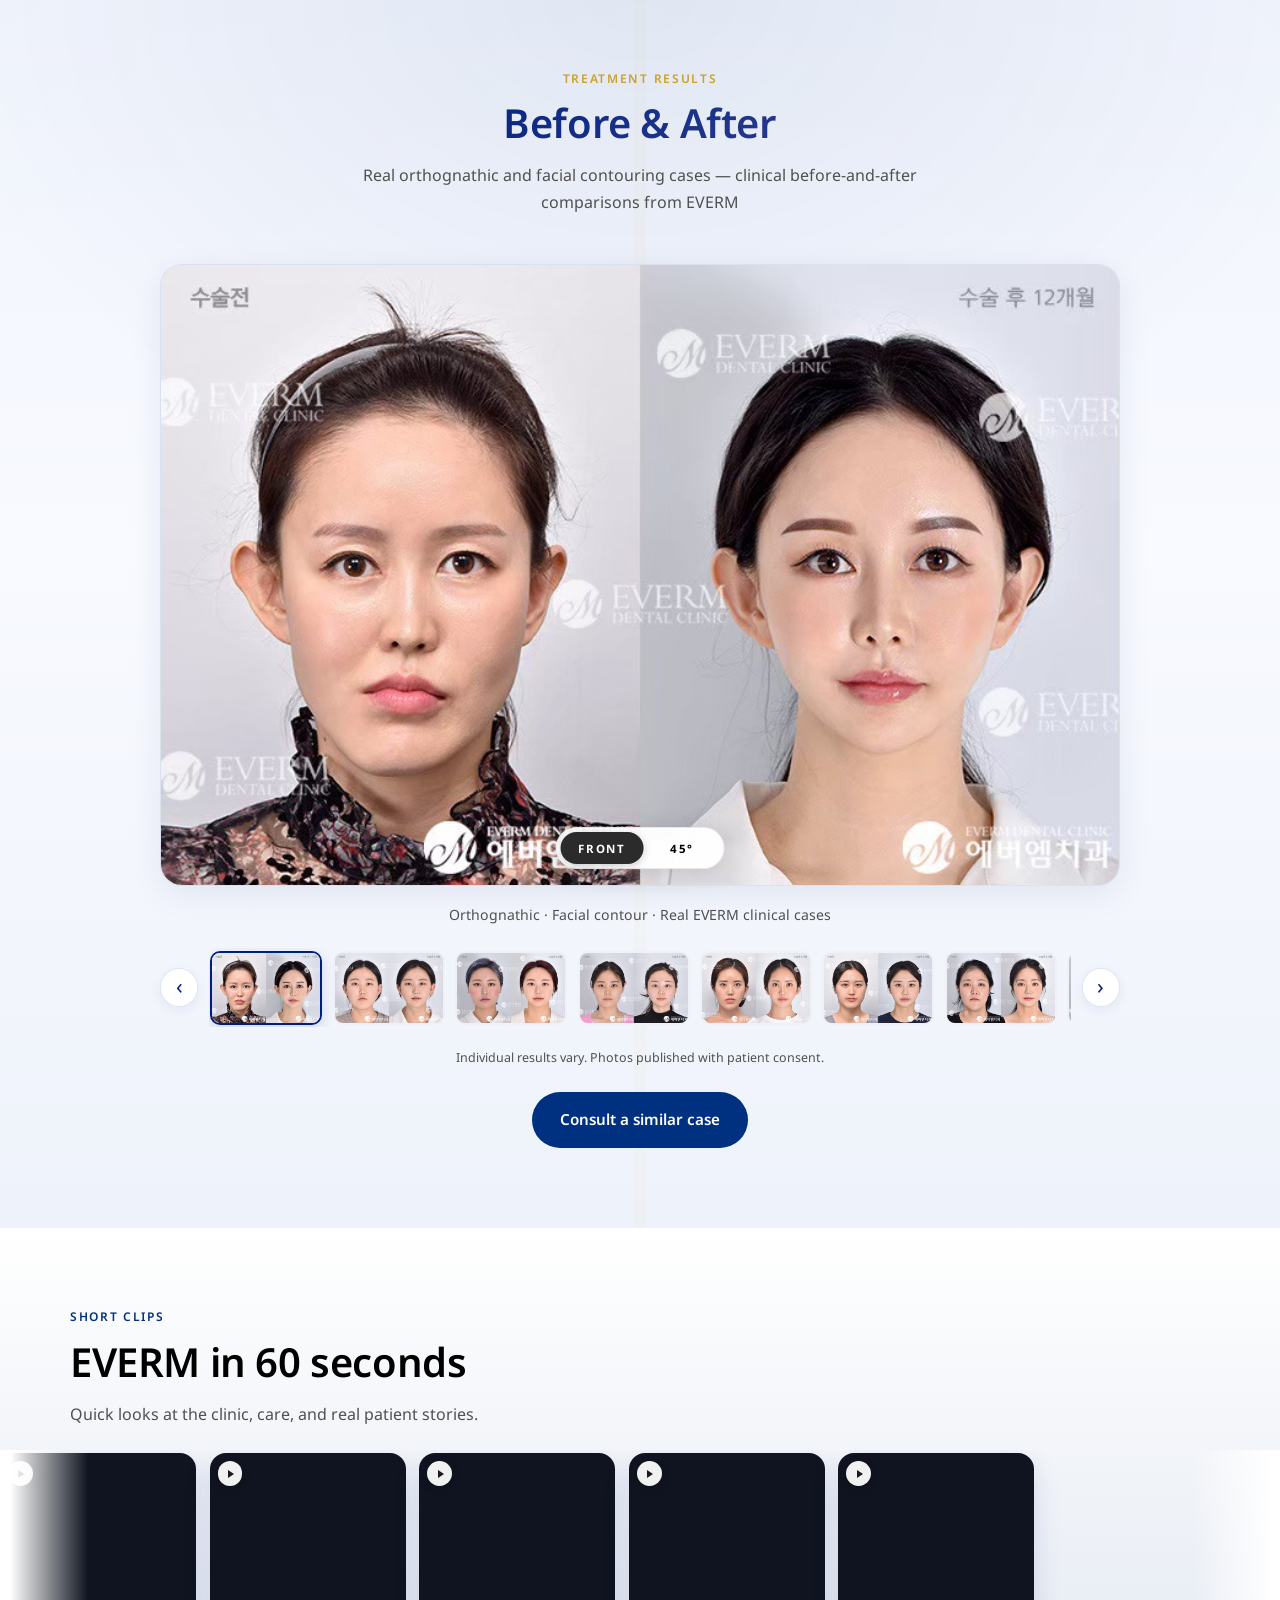
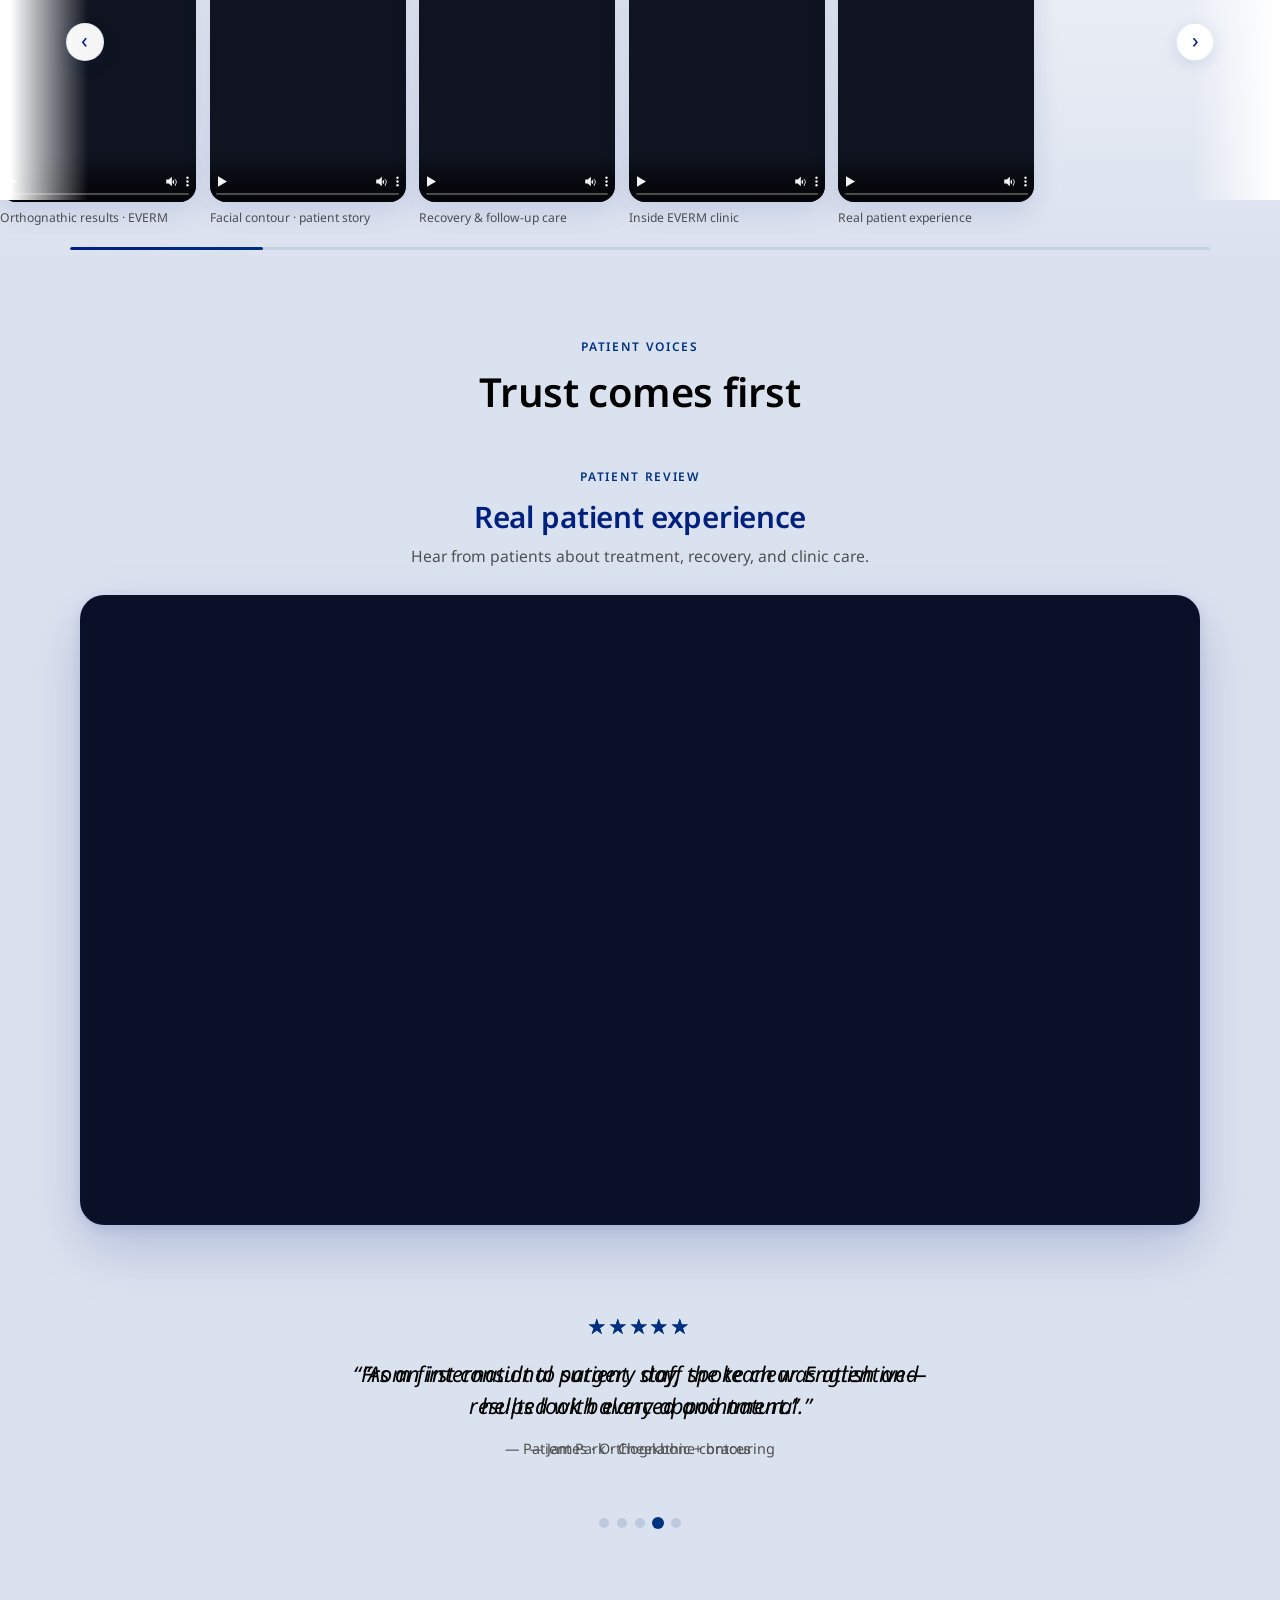
==== commit a0bdbf7a: "Fill banner sides with extended source background, keep center uncropped. Co-authored-by: Cursor <cu" ====
--- a/index.html
+++ b/index.html
@@ -48,7 +48,7 @@
     href="https://fonts.googleapis.com/css2?family=Noto+Sans:wght@400;500;600;700&family=Noto+Sans+KR:wght@400;500;600;700&family=Noto+Sans+Thai:wght@400;500;600;700&display=swap"
     rel="stylesheet"
   />
-  <link rel="stylesheet" href="css/styles.css?v=20260613j" />
+  <link rel="stylesheet" href="css/styles.css?v=20260613k" />
 </head>
 <body class="lang-th">
   <a class="skip-link" href="#main" data-i18n="skip_link">ข้ามไปยังเนื้อหาหลัก</a>
@@ -1012,7 +1012,7 @@
           src="images/clinic/team-accreditation-banner-wide.png"
           alt="MOHW-certified medical institution for international patients — KAHF accreditation and EVERM Dental Clinic certificates"
           data-i18n-alt="team_accreditation_alt"
-          width="2560"
+          width="5120"
           height="1024"
           loading="lazy"
           decoding="async"
--- a/css/styles.css
+++ b/css/styles.css
@@ -2768,8 +2768,10 @@
 }
 
 .team-accreditation {
+  position: relative;
   width: 100%;
   max-width: 100vw;
+  height: min(48vh, 427px);
   margin: 0 0 2.5rem;
   padding: 0;
   line-height: 0;
@@ -2777,15 +2779,18 @@
   display: flex;
   justify-content: center;
   align-items: center;
-  background: #a8b0bc;
+  background: url("../images/clinic/team-accreditation-banner-wide.png") center center / cover no-repeat;
 }
 
 .team-accreditation img {
+  position: relative;
+  z-index: 1;
   display: block;
+  height: 100%;
+  width: auto;
   max-width: 100%;
-  width: auto;
-  height: auto;
-  max-height: min(48vh, 427px);
+  object-fit: contain;
+  object-position: center center;
 }
 
 .doctor-profile {
@@ -5873,8 +5878,8 @@
     margin-bottom: 1.75rem;
   }
 
-  .team-accreditation img {
-    max-height: min(40vh, 320px);
+  .team-accreditation {
+    height: min(40vh, 320px);
   }
 
   .doctor-profile__intro {
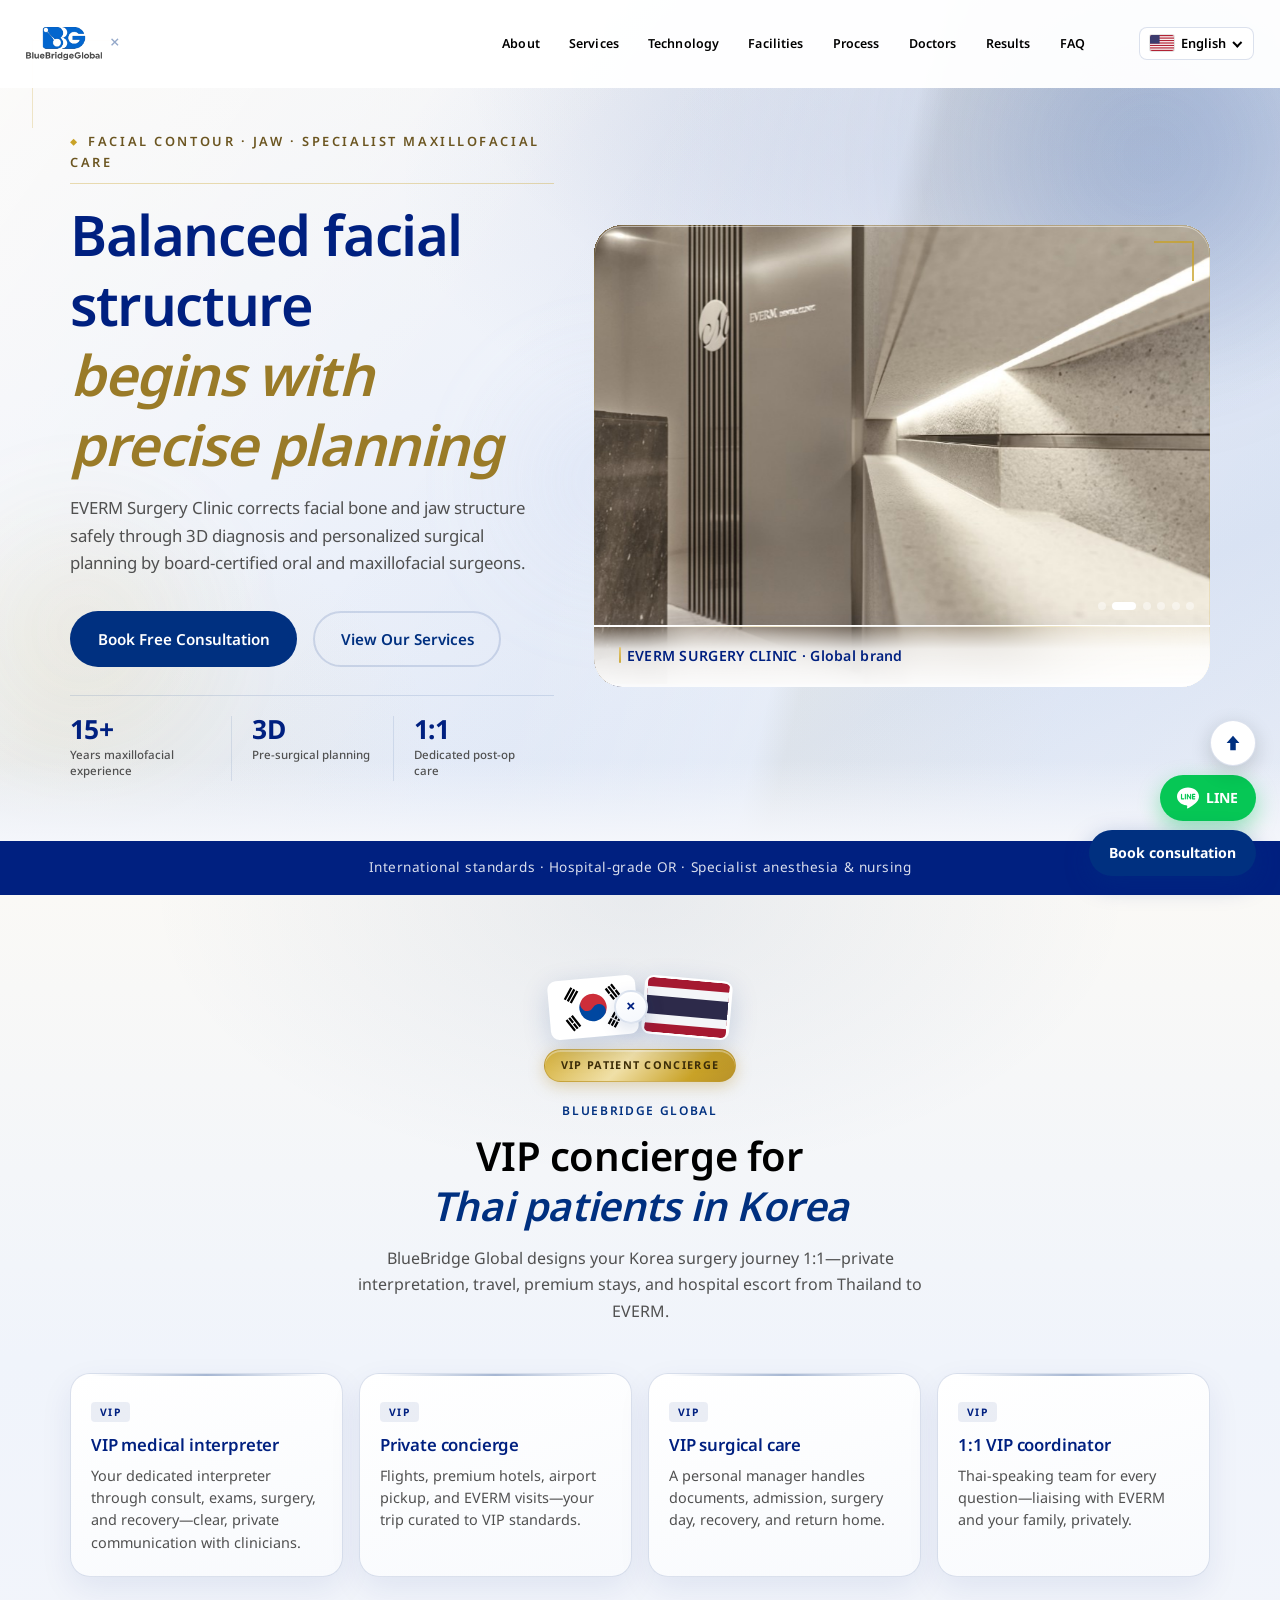
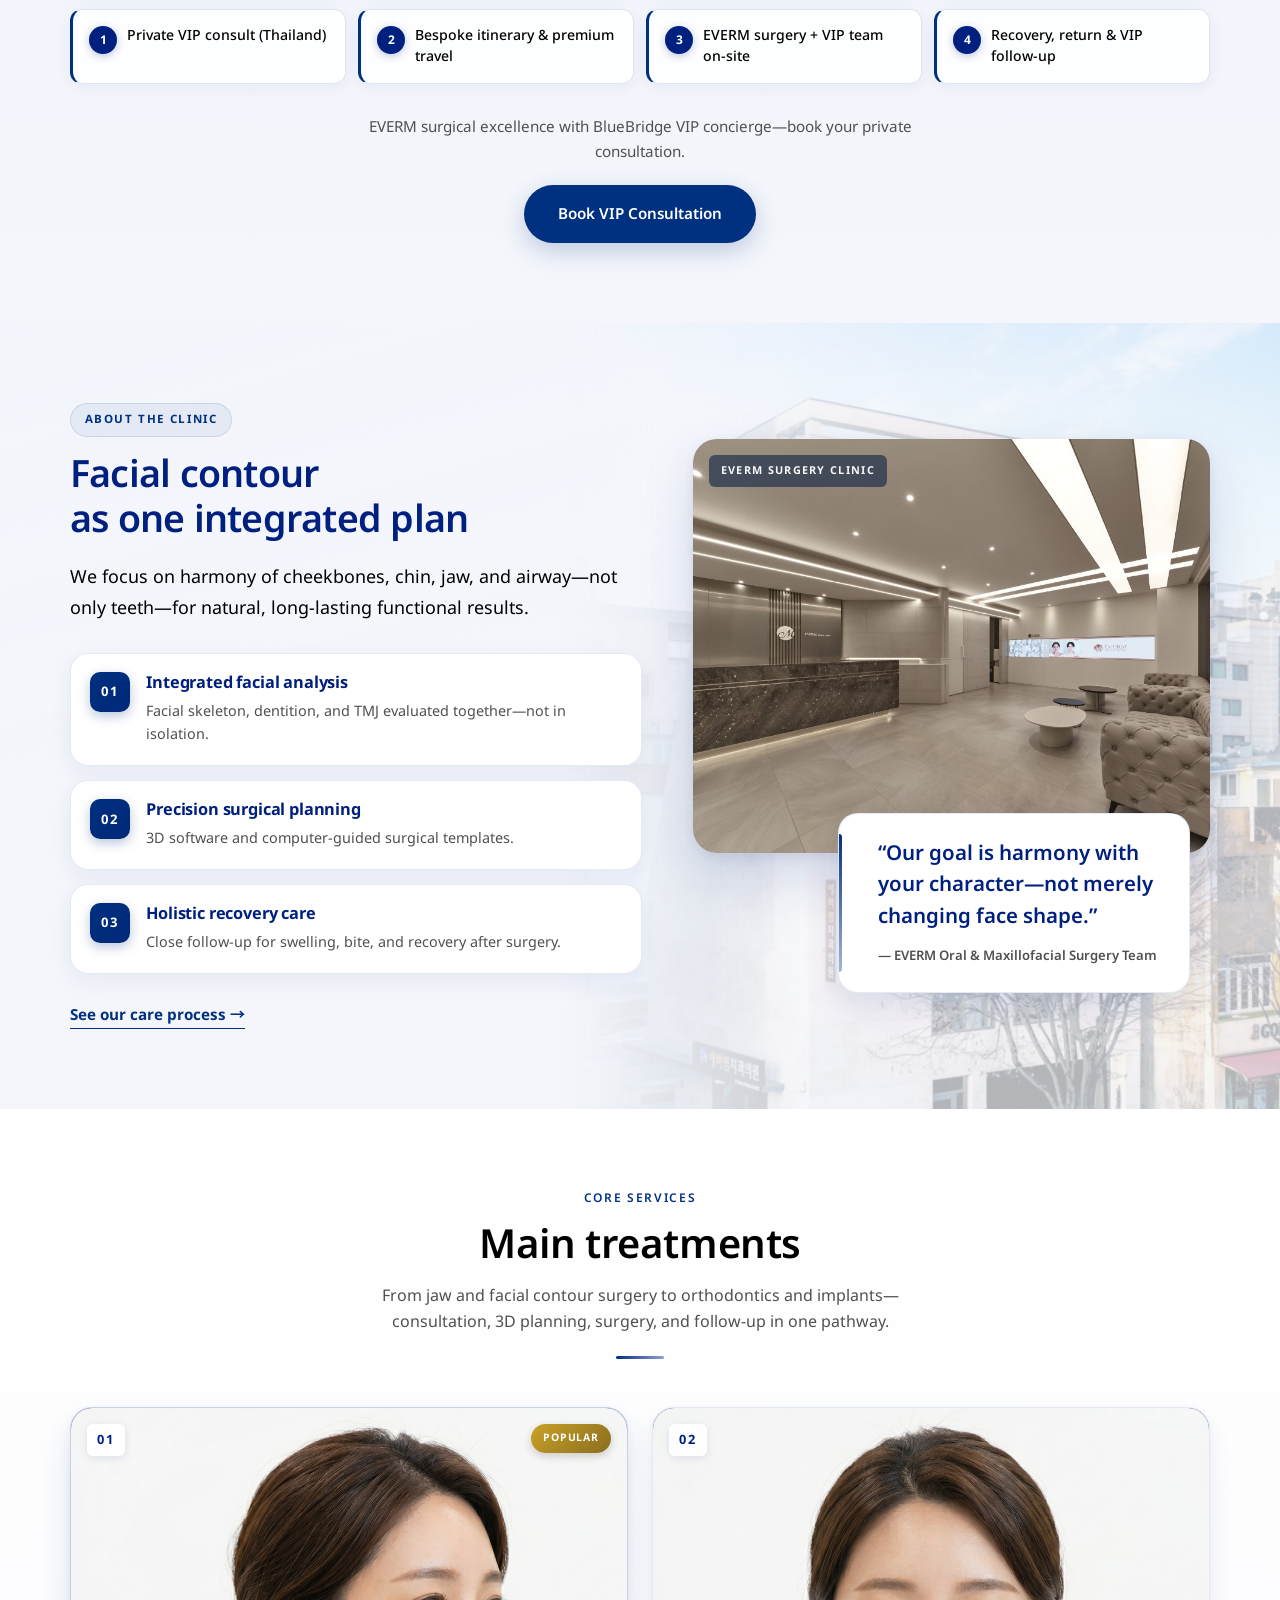
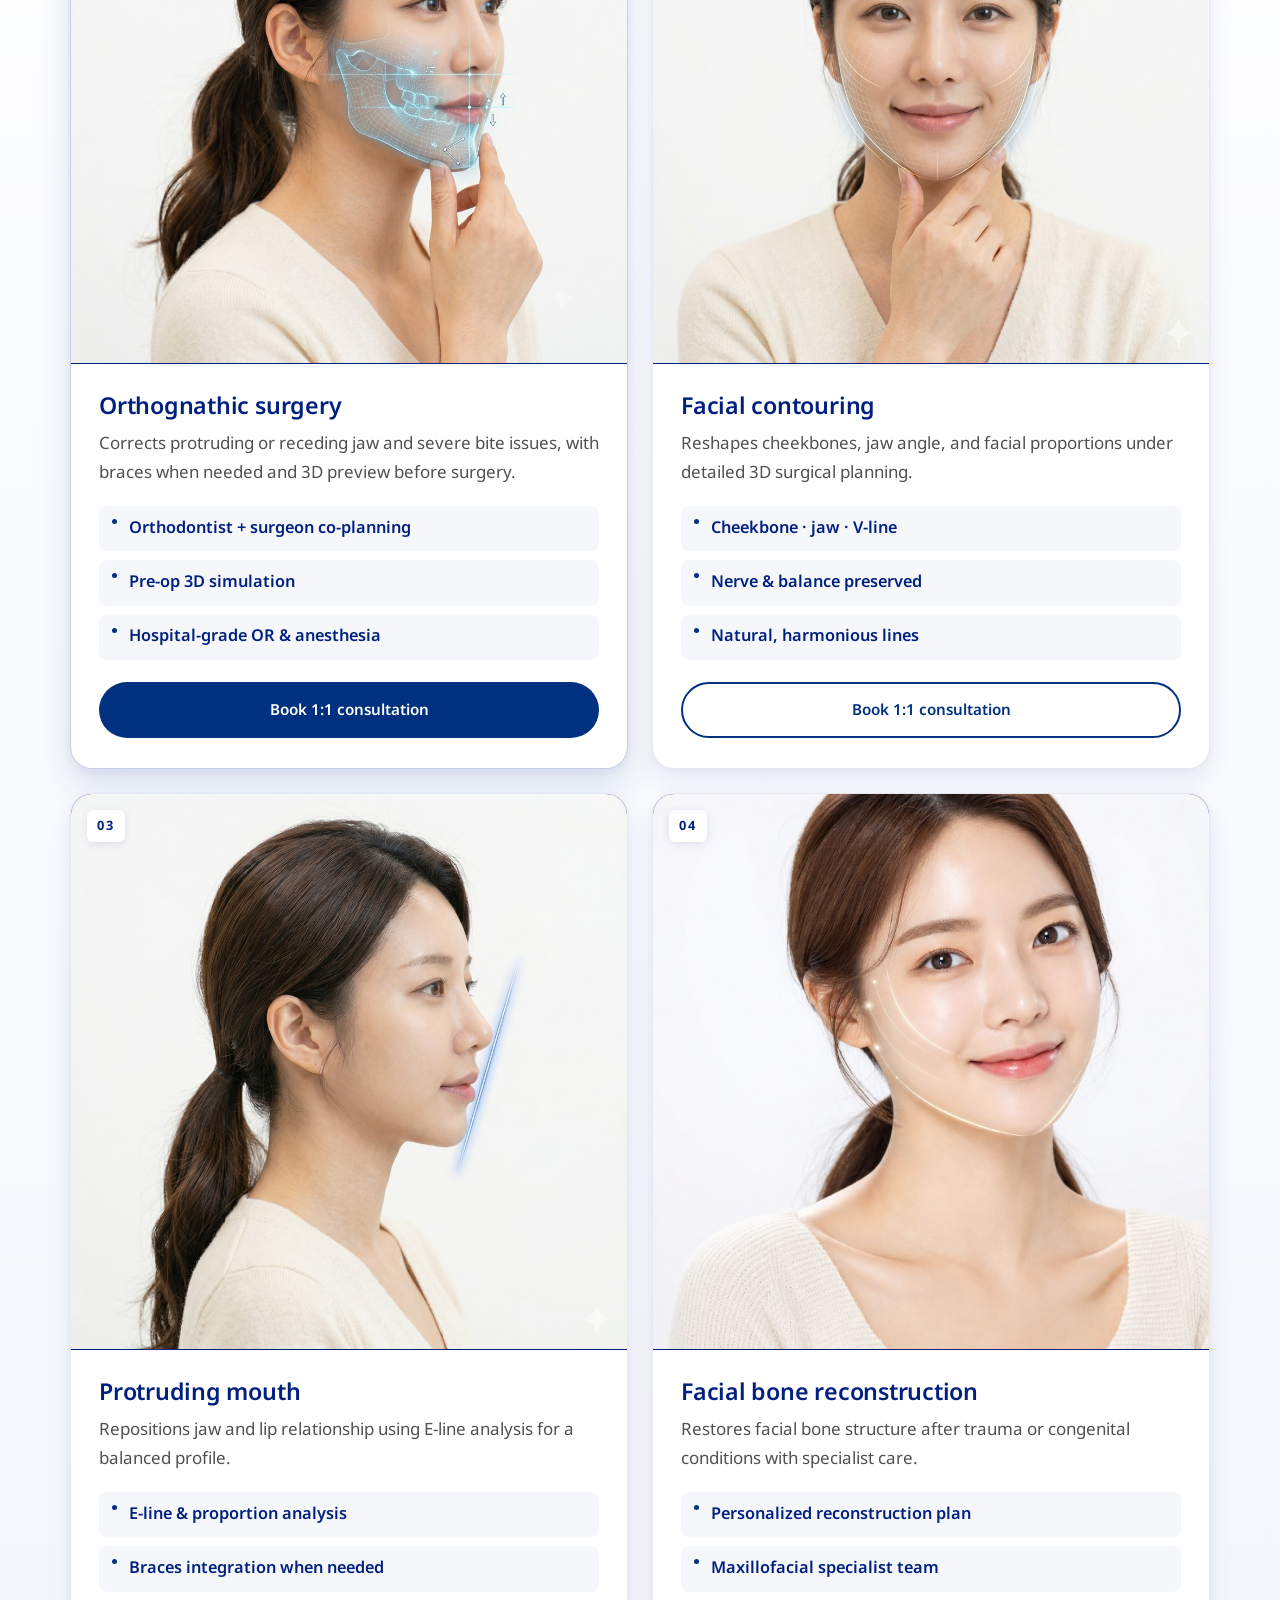
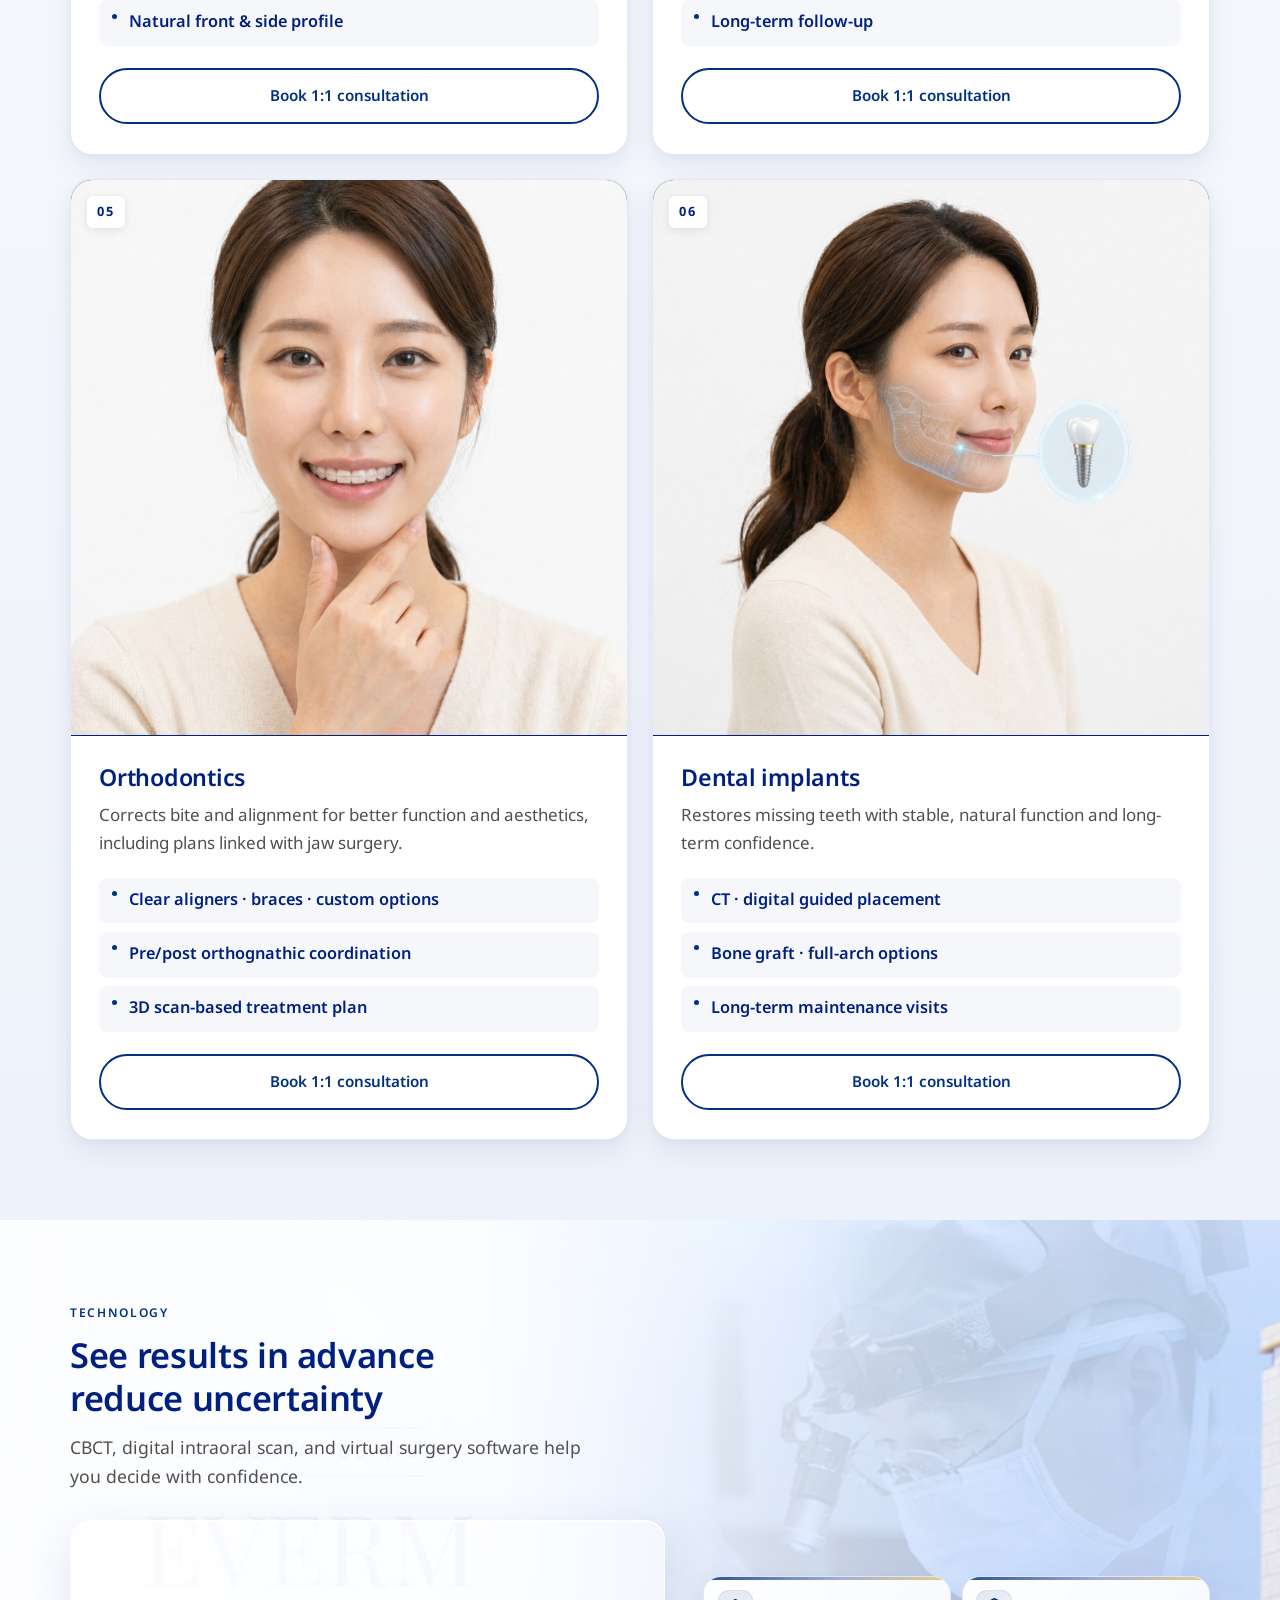
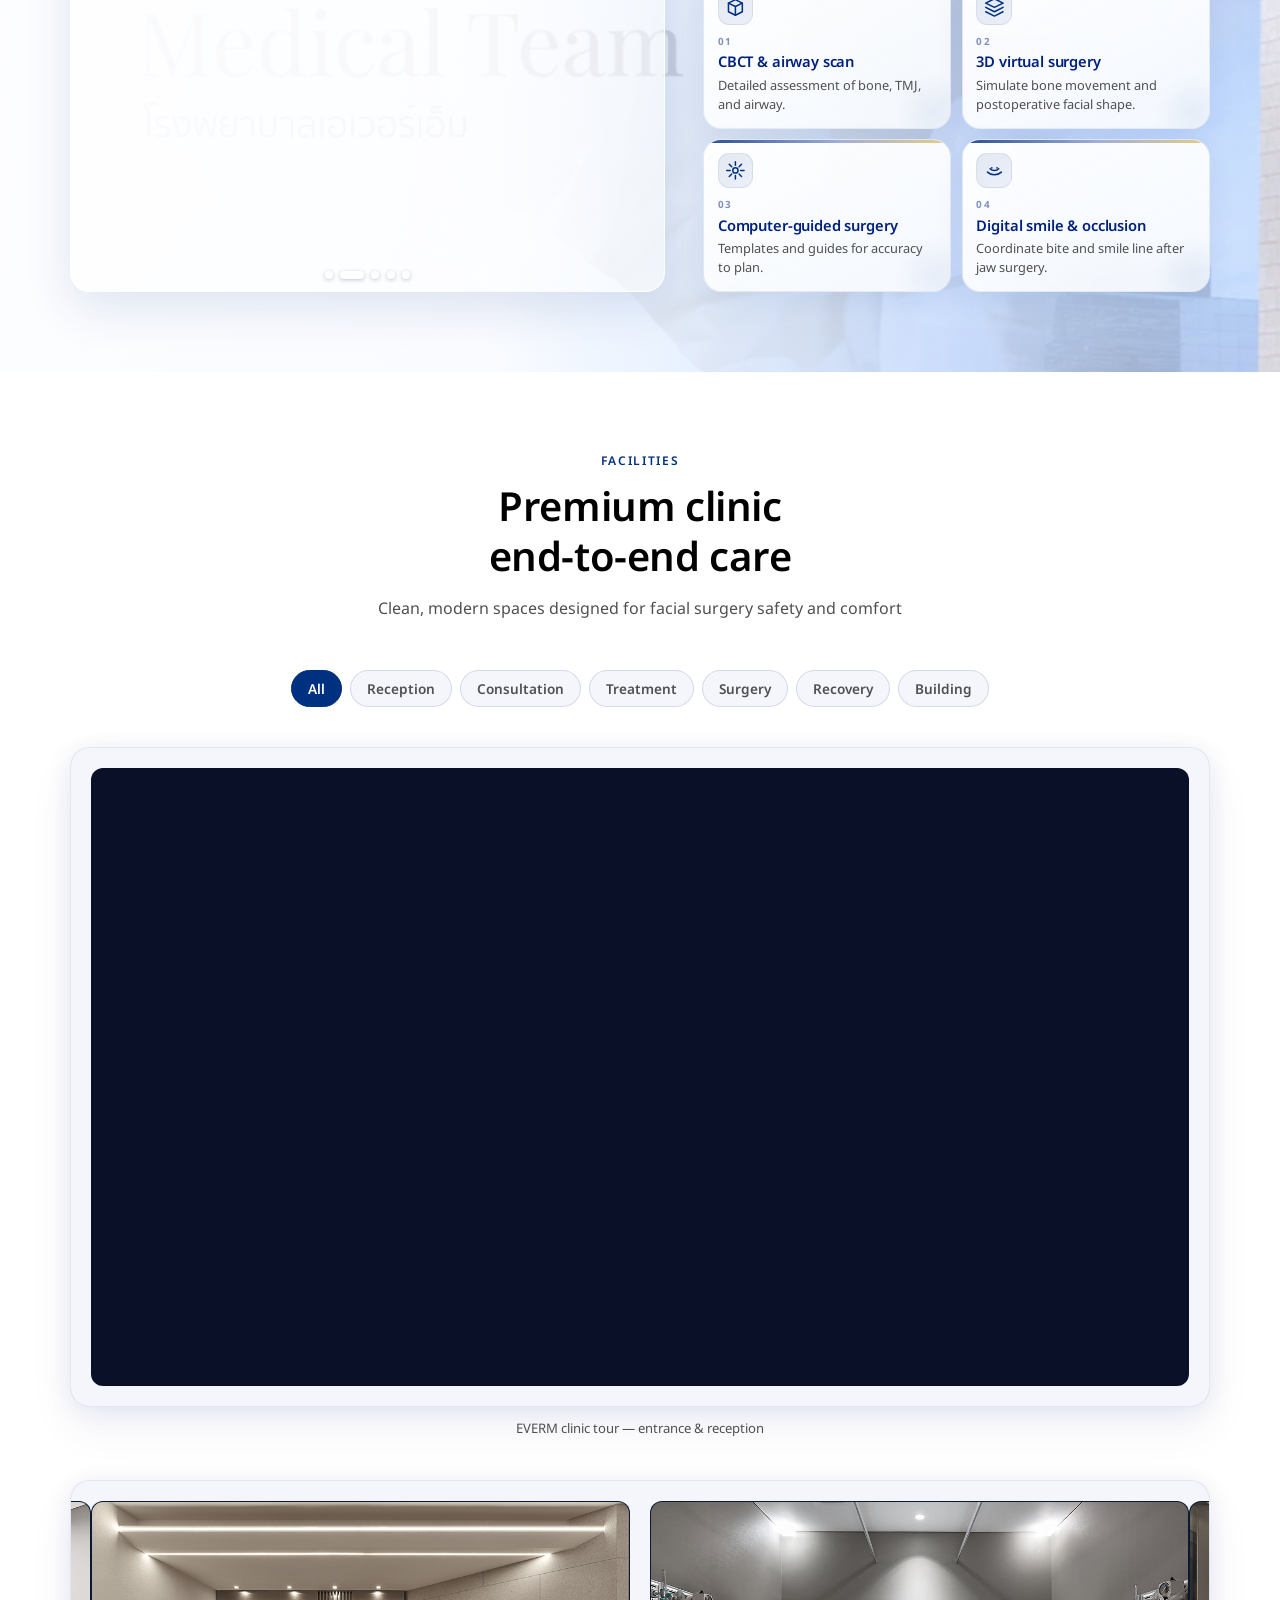
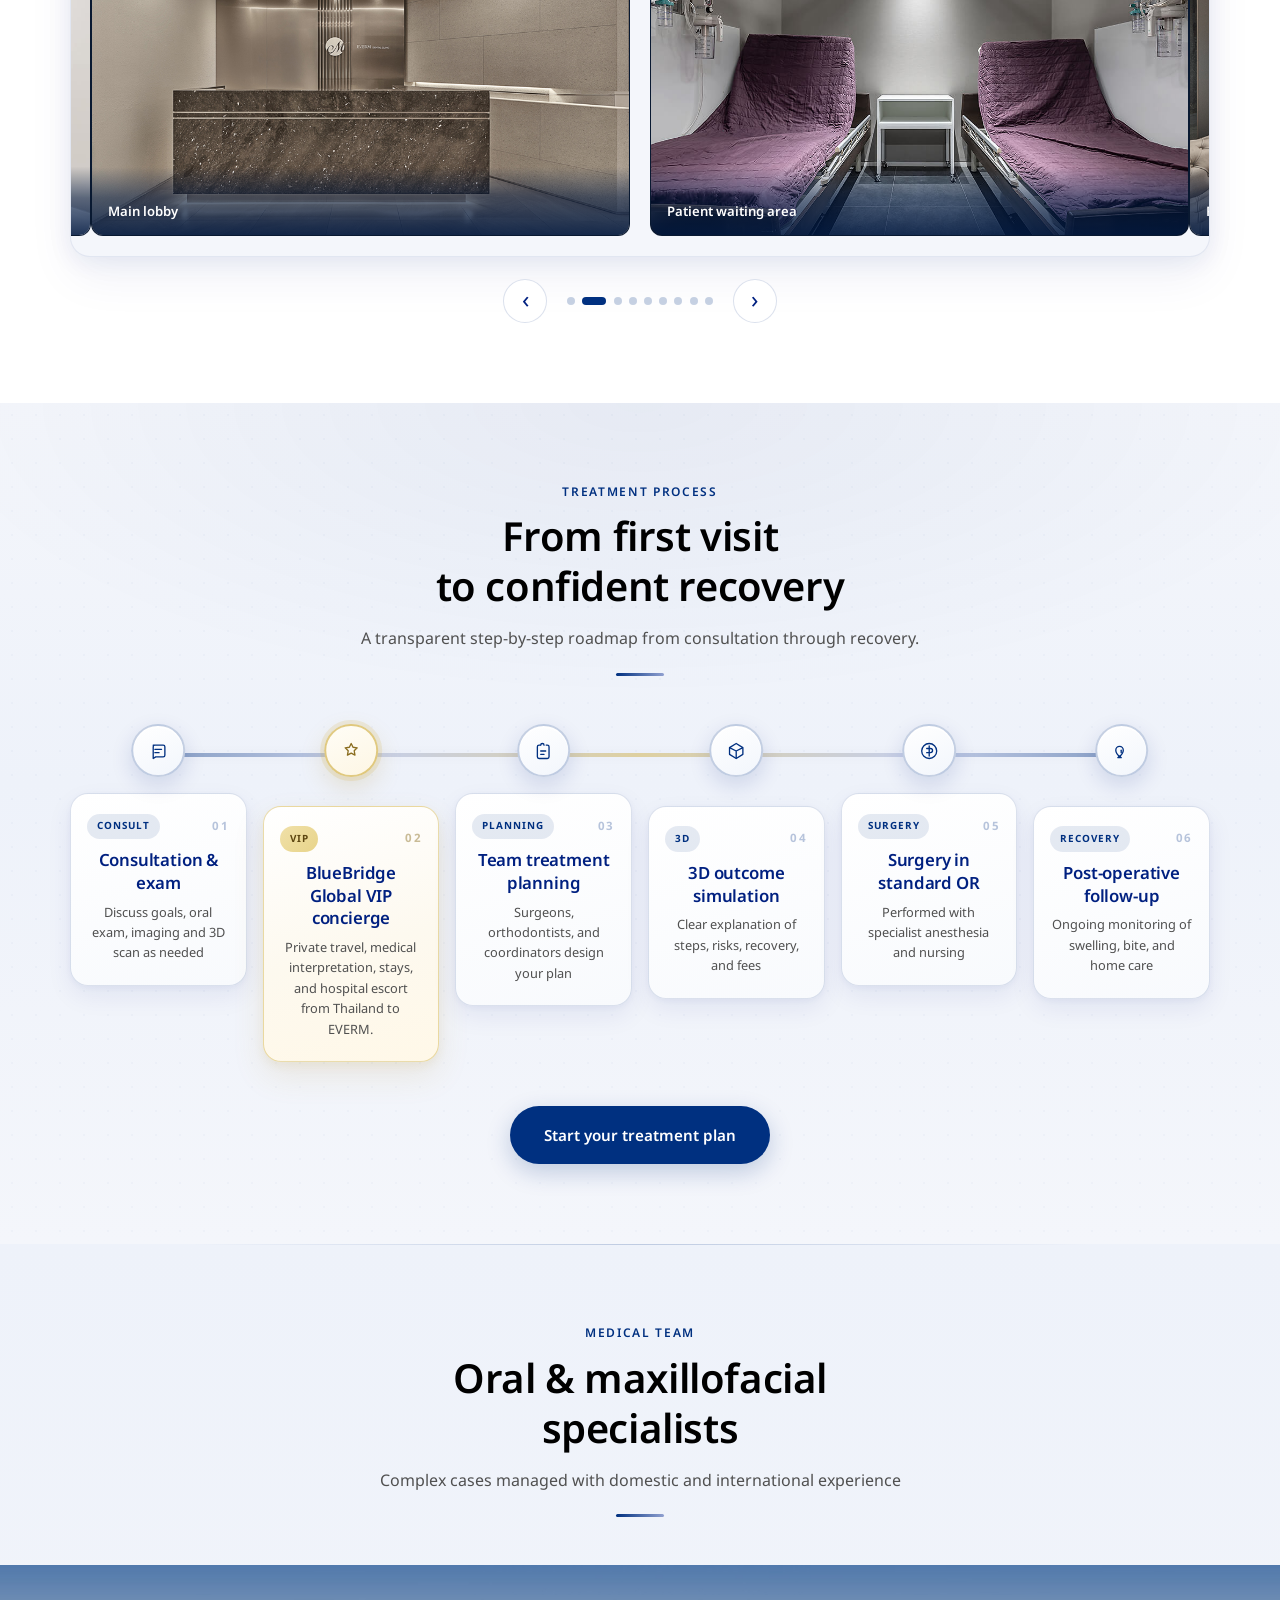
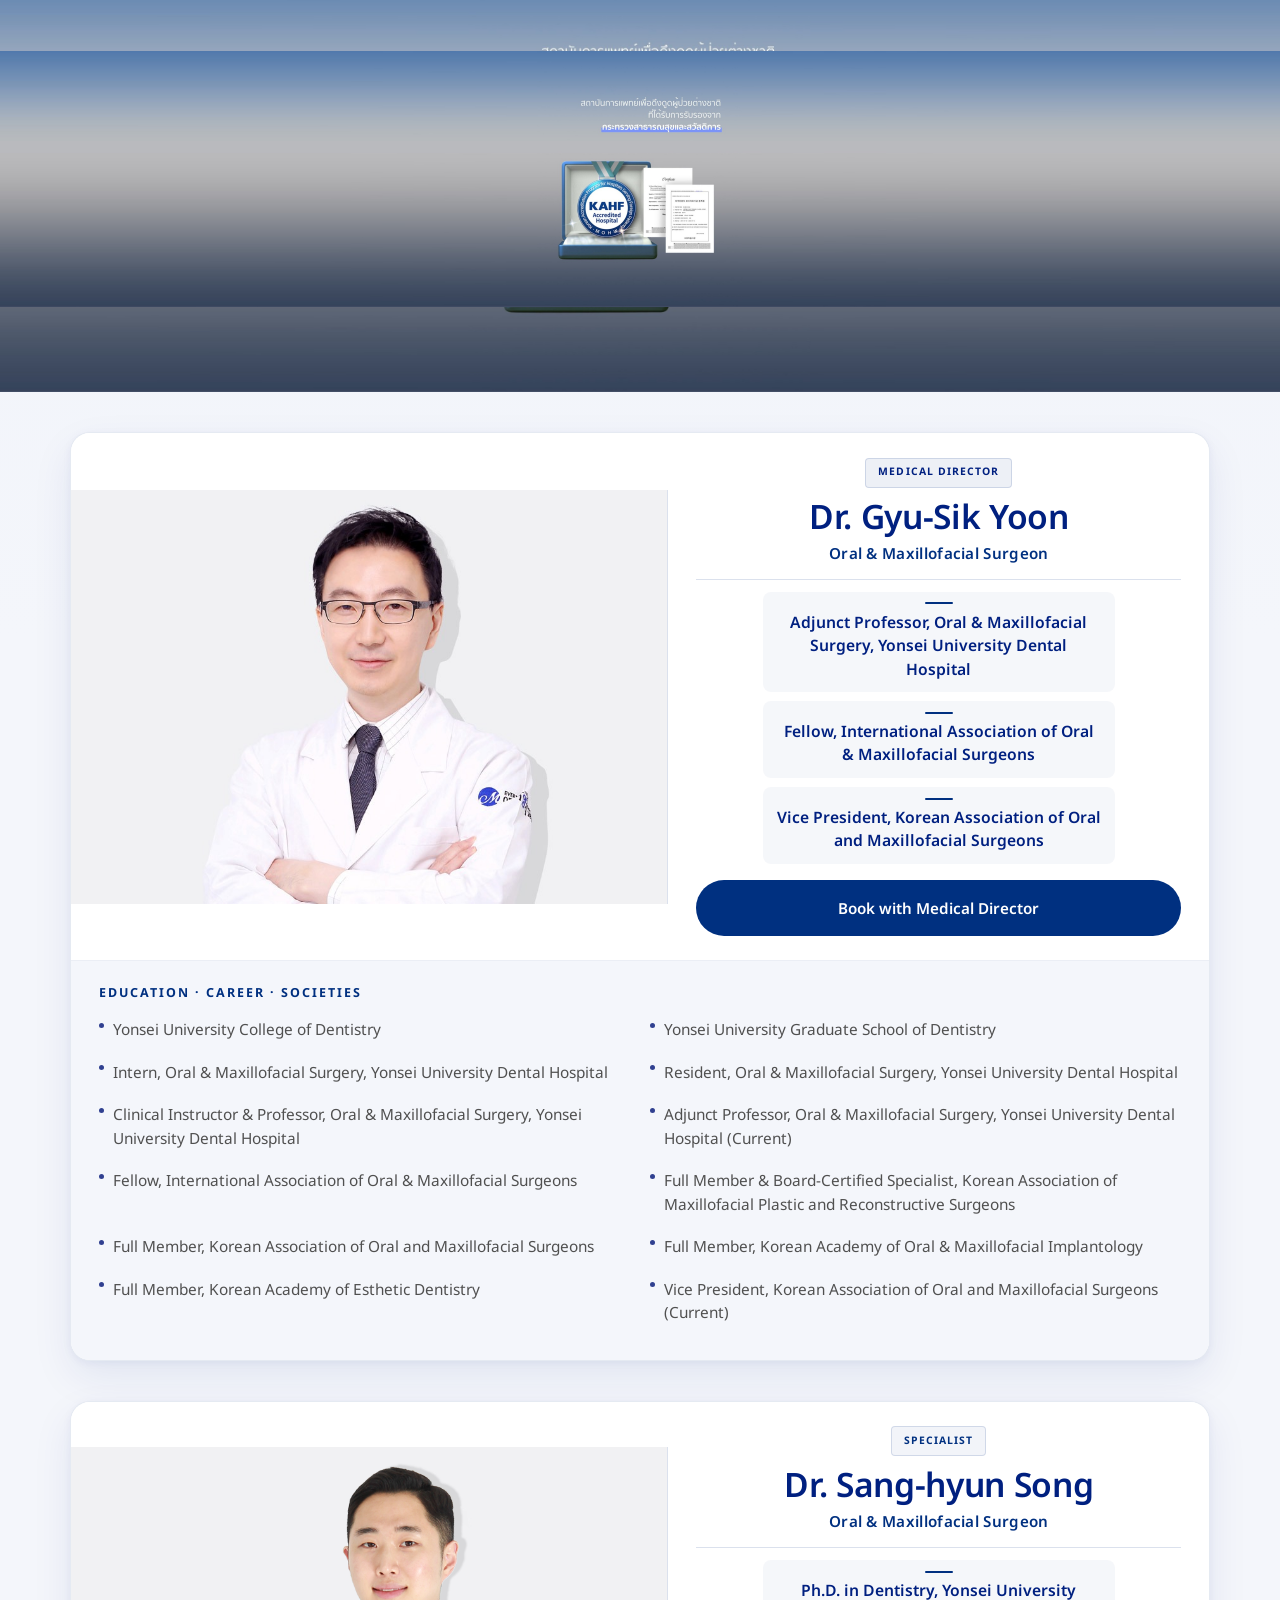
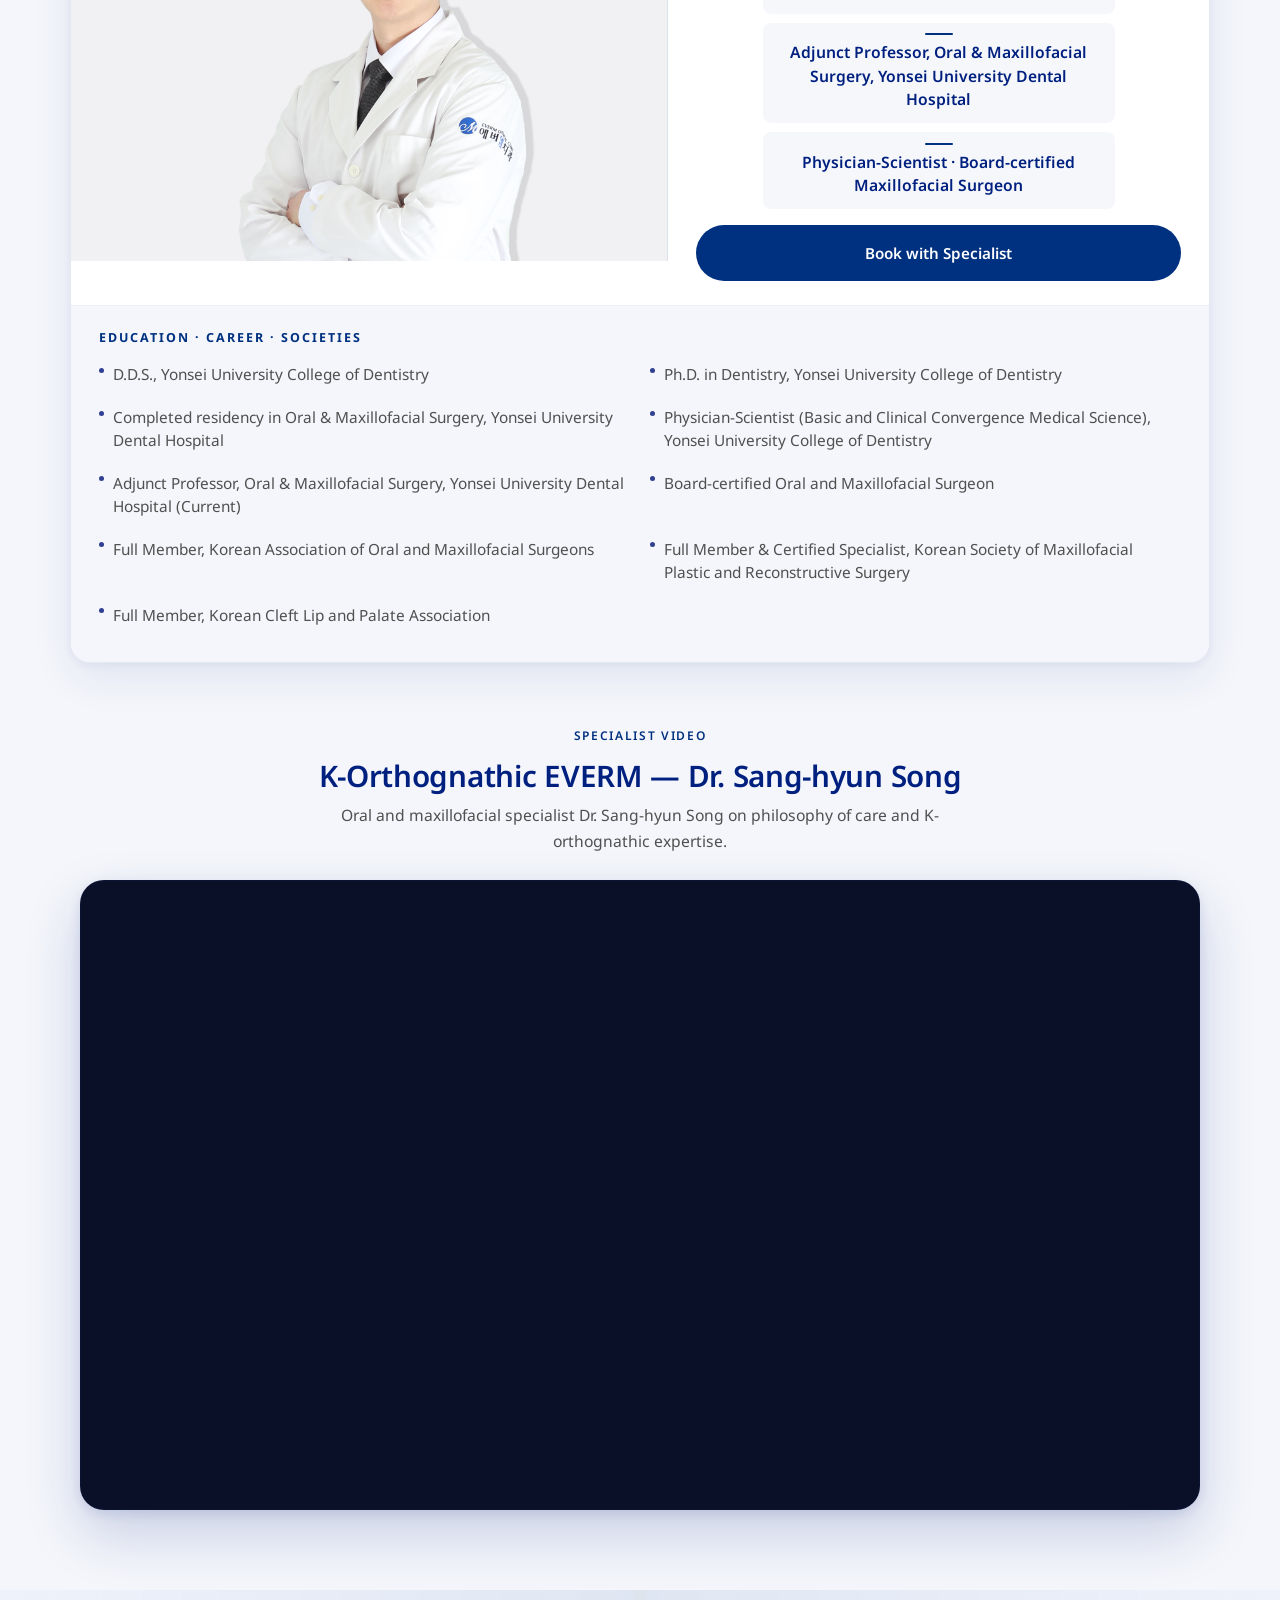
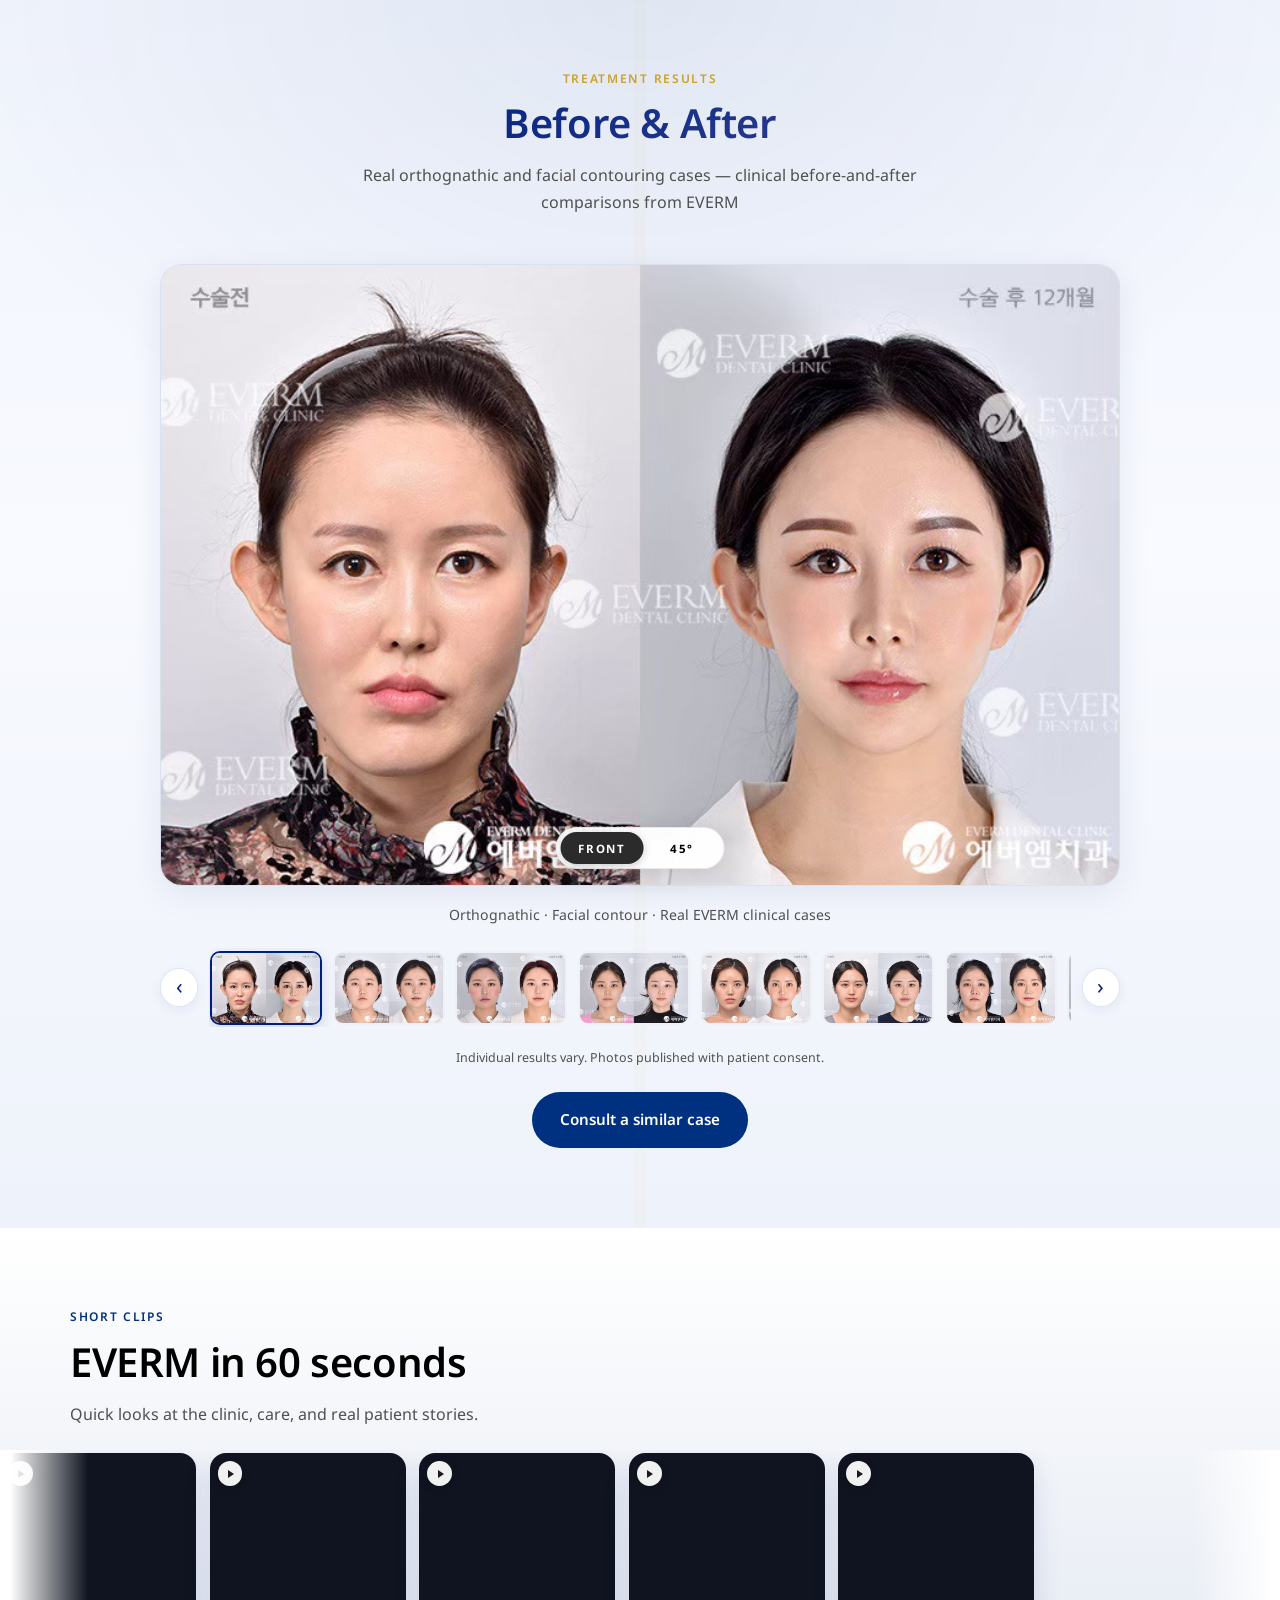
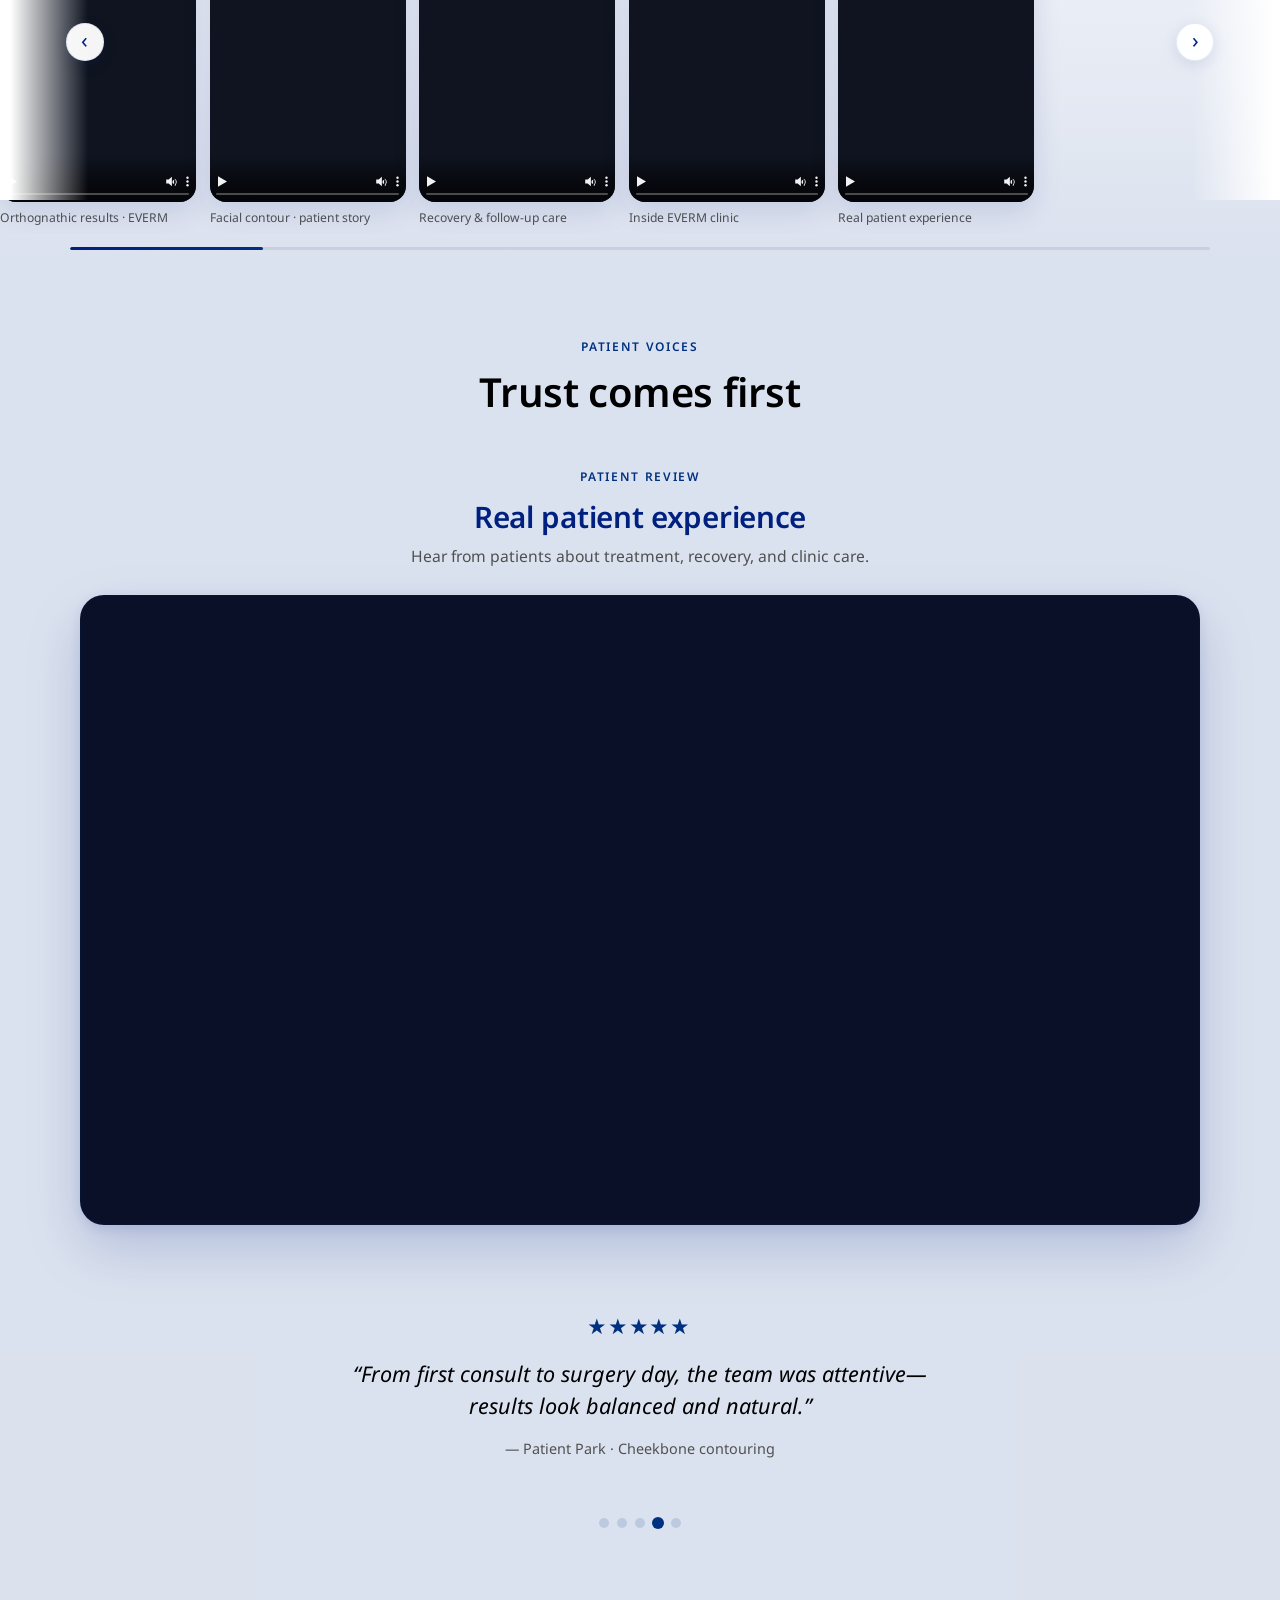
==== commit 1ac199a4: "Rebrand EVERM logos and copy from Dental Clinic to Surgery Clinic. Regenerate logo assets from the s" ====
--- a/index.html
+++ b/index.html
@@ -21,7 +21,7 @@
         en: {
           title: "EVERM Surgery Clinic | Maxillofacial & Facial Contour Surgery",
           description:
-            "EverM Dental Clinic — specialist maxillofacial and facial contour surgery with 3D planning in Seoul, Korea.",
+            "EVERM Surgery Clinic — specialist maxillofacial and facial contour surgery with 3D planning in Seoul, Korea.",
         },
       };
       var saved = localStorage.getItem("everm_lang");
@@ -203,7 +203,7 @@
             <div class="hero-slide">
               <img
                 src="images/clinic/hero/hero-02-branding.png"
-                alt="EVERM DENTAL CLINIC ป้ายแบรนด์"
+                alt="EVERM SURGERY CLINIC ป้ายแบรนด์"
                 data-i18n-alt="hero_slide2_alt"
                 width="1200"
                 height="900"
@@ -269,7 +269,7 @@
           </div>
           <div class="hero-captions">
             <p class="hero-photo-caption active" data-i18n="hero_slide1_caption">ห้องรอพรีเมียม · มาตรฐานโรงพยาบาล</p>
-            <p class="hero-photo-caption" data-i18n="hero_slide2_caption">EVERM DENTAL CLINIC · แบรนด์ระดับสากล</p>
+            <p class="hero-photo-caption" data-i18n="hero_slide2_caption">EVERM SURGERY CLINIC · แบรนด์ระดับสากล</p>
             <p class="hero-photo-caption" data-i18n="hero_slide3_caption">ดีไซน์ภายใน · ความสงบและหรูหรา</p>
             <p class="hero-photo-caption" data-i18n="hero_slide4_caption">โถงต้อนรับ · บริการครบวงจร</p>
             <p class="hero-photo-caption" data-i18n="hero_slide5_caption">คลินิกย่านกังนัม · เดินทางสะดวก</p>
@@ -412,7 +412,7 @@
                 loading="lazy"
                 decoding="async"
               />
-              <figcaption class="about-visual__badge" data-i18n="about_visual_badge">EVERM Dental Clinic</figcaption>
+              <figcaption class="about-visual__badge" data-i18n="about_visual_badge">EVERM Surgery Clinic</figcaption>
             </figure>
             <aside class="about-quote" aria-label="Clinic philosophy">
               <blockquote data-i18n="about_quote">
@@ -1010,7 +1010,7 @@
       >
         <img
           src="images/clinic/team-accreditation-banner-wide.png"
-          alt="MOHW-certified medical institution for international patients — KAHF accreditation and EVERM Dental Clinic certificates"
+          alt="MOHW-certified medical institution for international patients — KAHF accreditation and EVERM Surgery Clinic certificates"
           data-i18n-alt="team_accreditation_alt"
           width="5120"
           height="1024"
@@ -1544,7 +1544,7 @@
             <figure class="contact-visual contact-map-wrap">
               <iframe
                 class="contact-map"
-                title="EverM Dental Clinic location map"
+                title="EVERM Surgery Clinic location map"
                 data-i18n-title="contact_map_title"
                 src="https://www.google.com/maps?q=37.5110863,127.0315789&hl=ko&z=17&output=embed"
                 loading="lazy"
@@ -1554,7 +1554,7 @@
               <figcaption>
                 <a
                   class="contact-map-link"
-                  href="https://www.google.com/maps/search/?api=1&query=EverM+Dental+Clinic+2+Hakdong-ro+3-gil+Gangnam-gu+Seoul"
+                  href="https://www.google.com/maps/search/?api=1&query=EVERM+Surgery+Clinic+2+Hakdong-ro+3-gil+Gangnam-gu+Seoul"
                   target="_blank"
                   rel="noopener noreferrer"
                   data-i18n="contact_map_open"
@@ -1796,7 +1796,7 @@
         <dl class="footer-info">
           <div>
             <dt data-i18n="footer_clinic_label">ชื่อคลินิก</dt>
-            <dd data-i18n-html="footer_clinic_name">EverM Dental Clinic <span lang="ko">(에버엠치과의원)</span></dd>
+            <dd data-i18n-html="footer_clinic_name">EVERM Surgery Clinic <span lang="ko">(에버엠치과의원)</span></dd>
           </div>
           <div>
             <dt data-i18n="footer_addr_label">ที่อยู่</dt>
@@ -1869,7 +1869,7 @@
 
     <div class="footer-bottom">
       <div class="container footer-bottom-inner">
-        <p data-i18n="footer_copy">© 2026 EverM Dental Clinic สงวนลิขสิทธิ์</p>
+        <p data-i18n="footer_copy">© 2026 EVERM Surgery Clinic สงวนลิขสิทธิ์</p>
         <p class="legal-footer-links"><a href="privacy.html" data-i18n="footer_privacy">นโยบายความเป็นส่วนตัว</a><span aria-hidden="true"> · </span><a href="terms.html" data-i18n="footer_terms">ข้อกำหนดการใช้งาน</a></p>
       </div>
     </div>
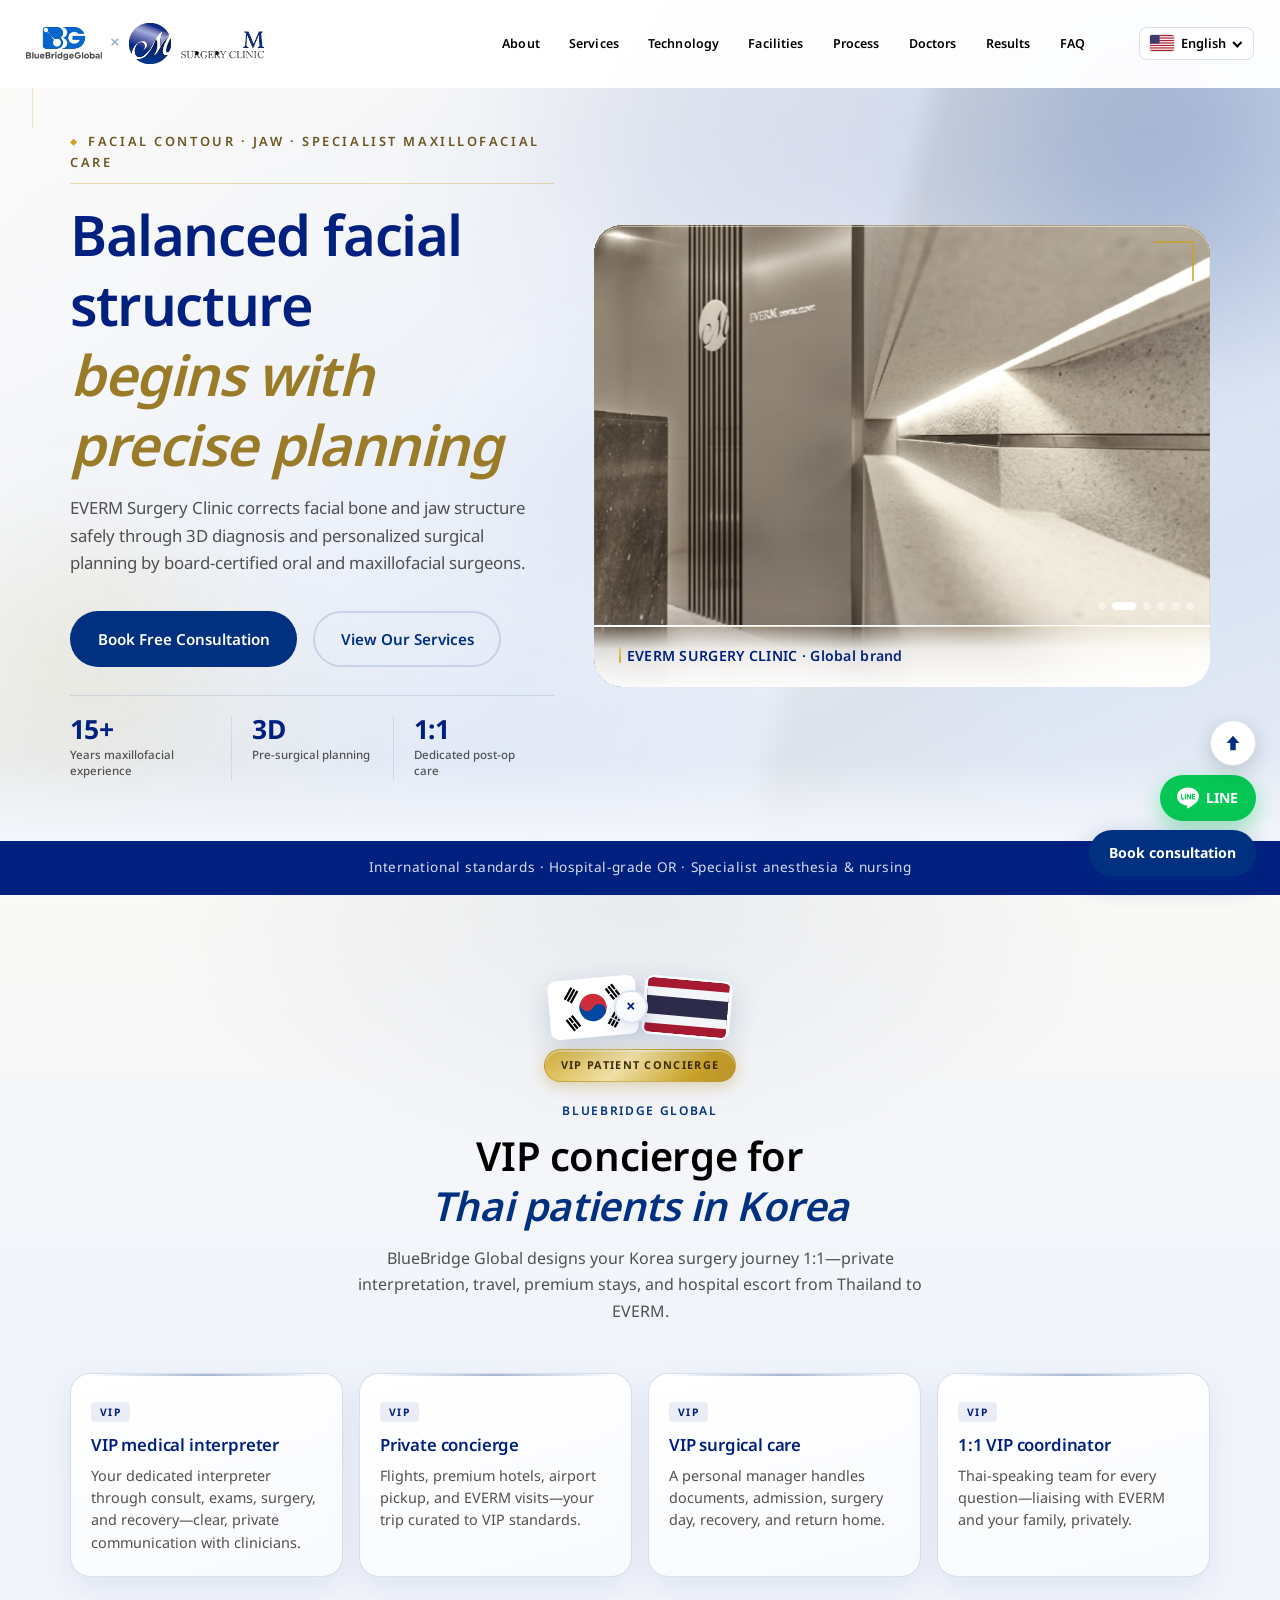
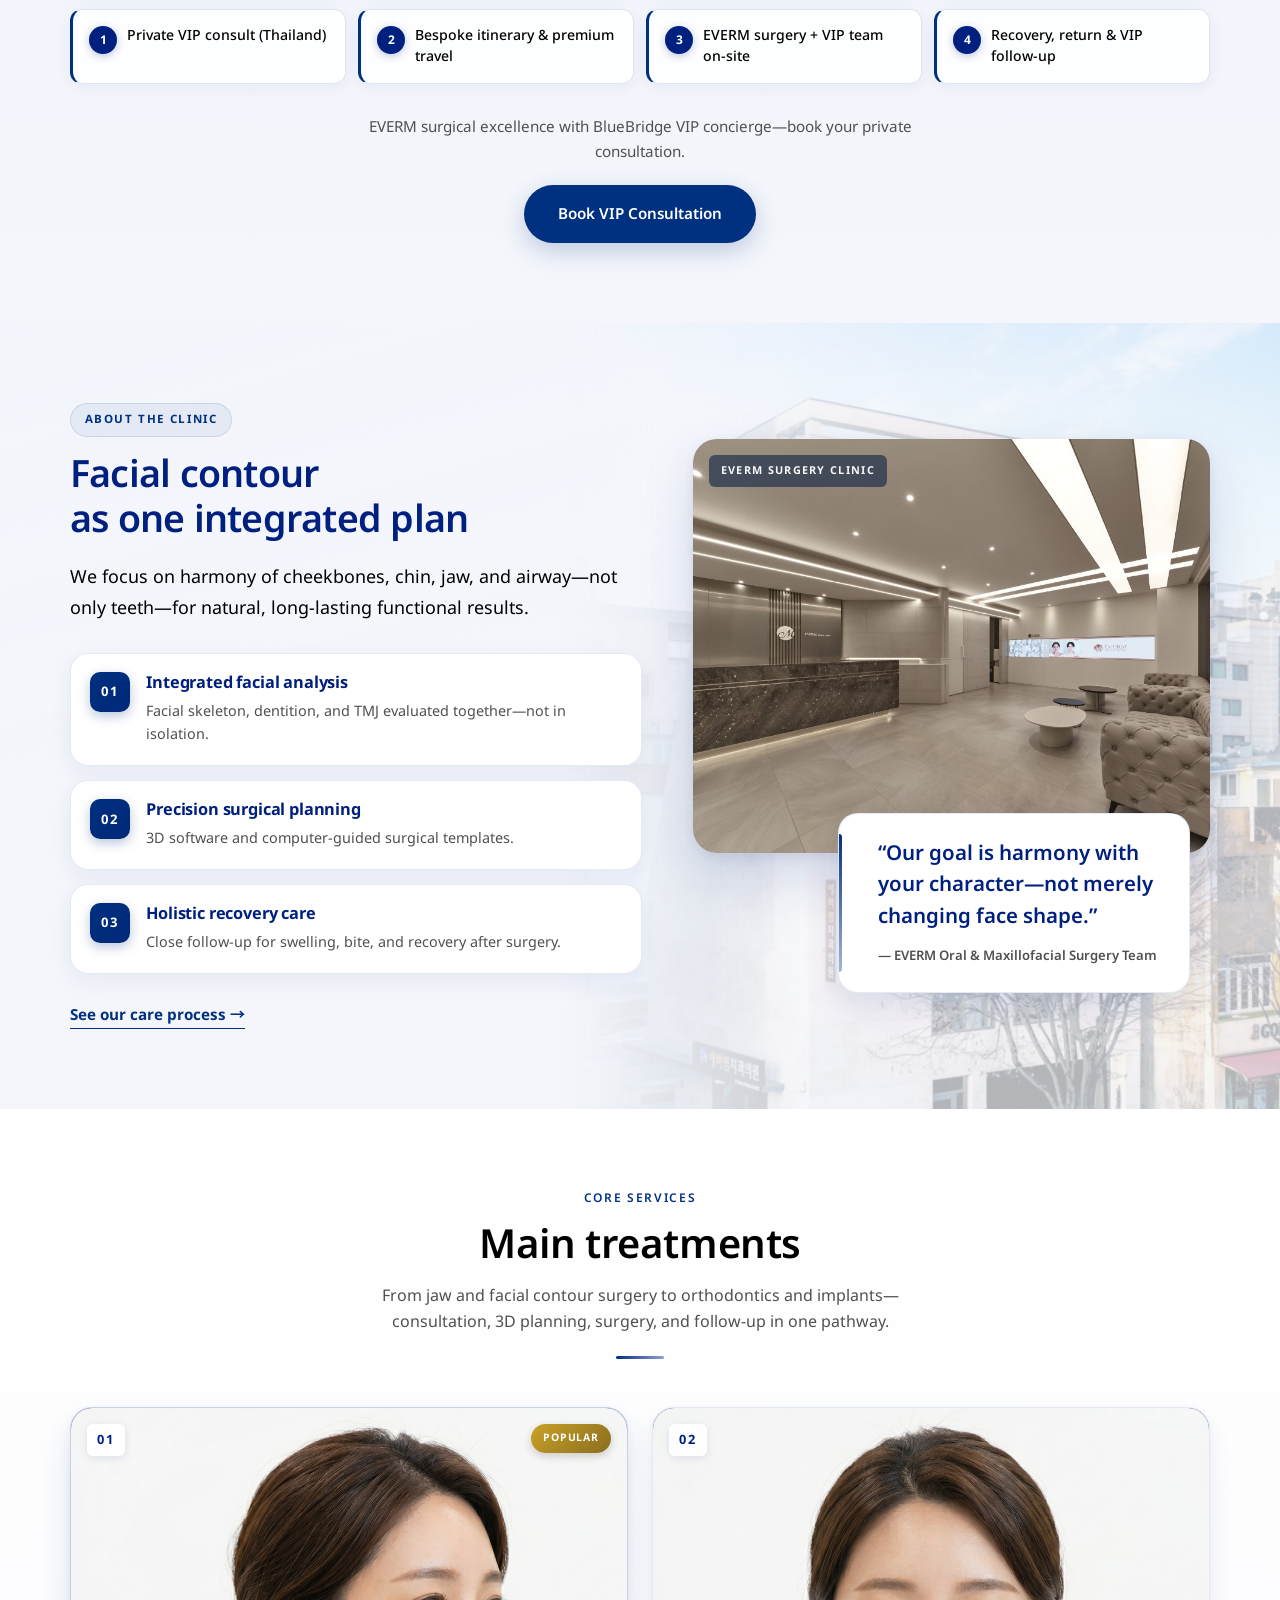
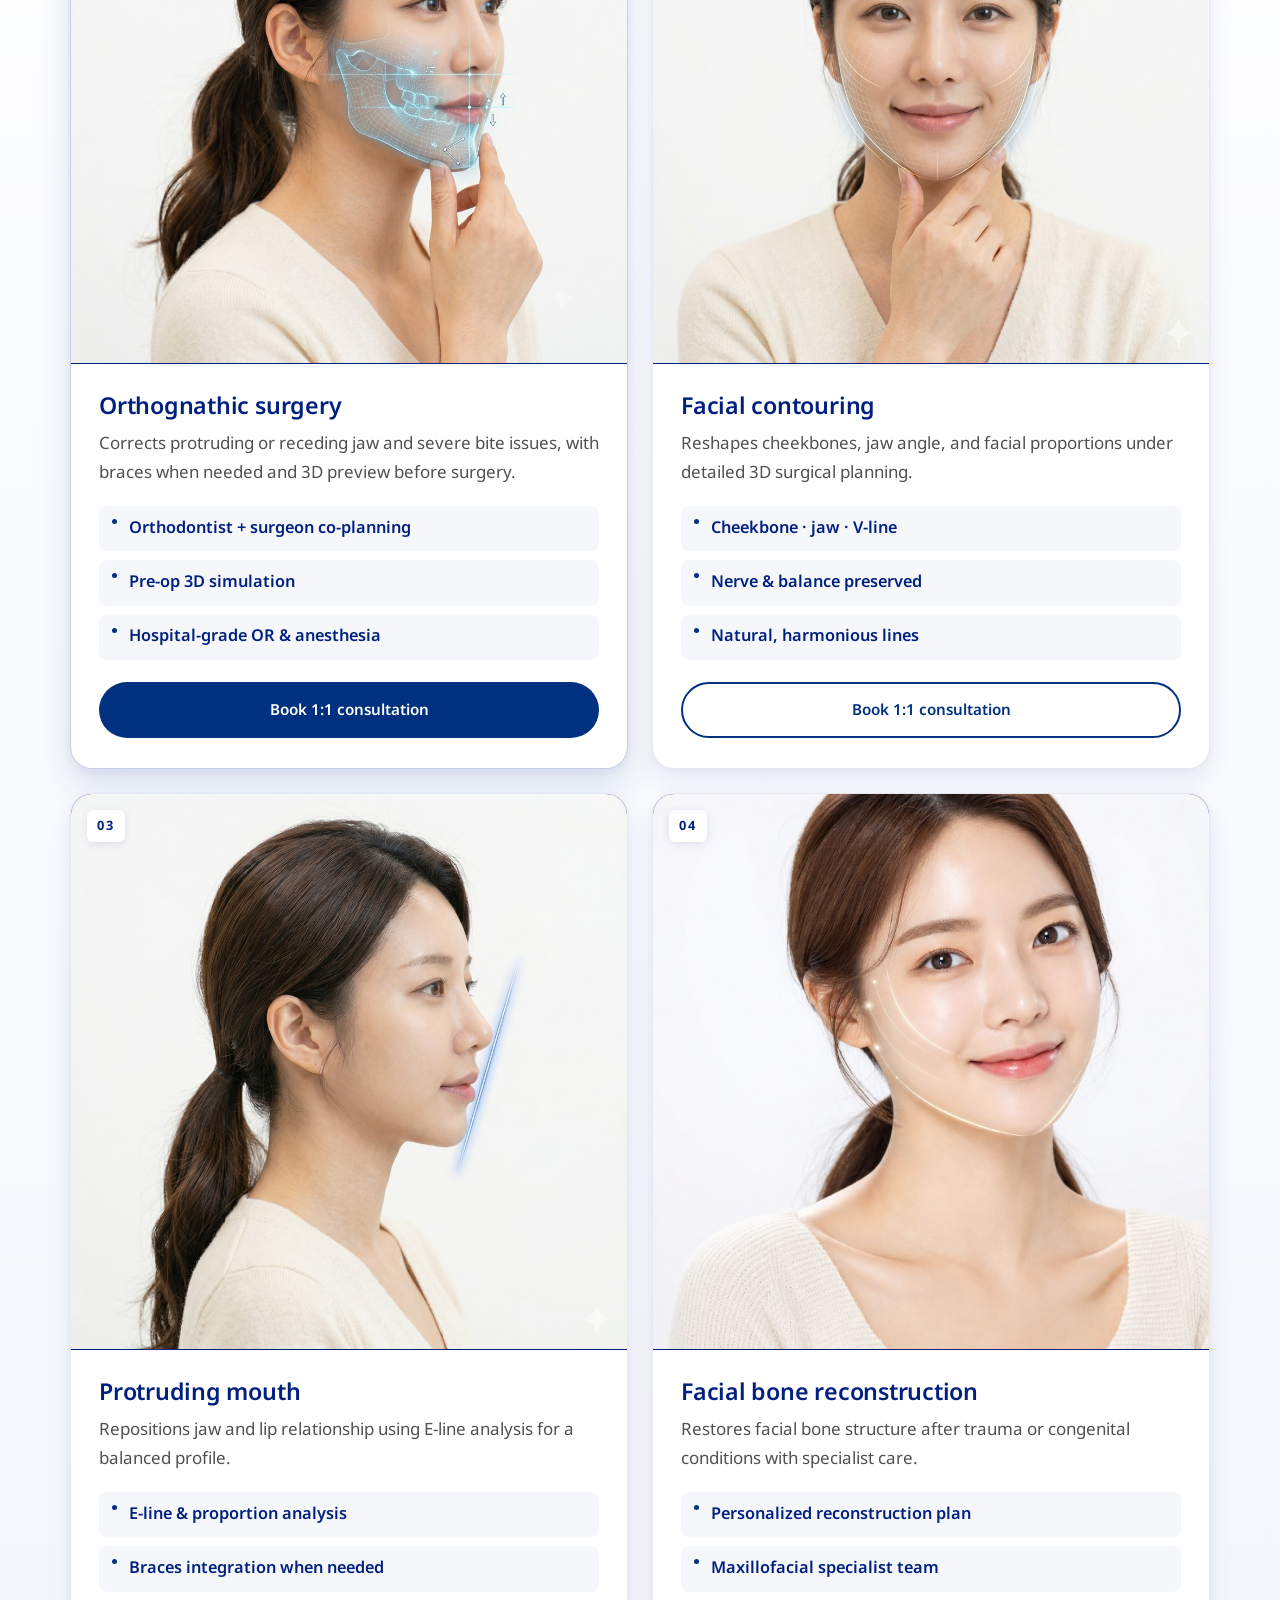
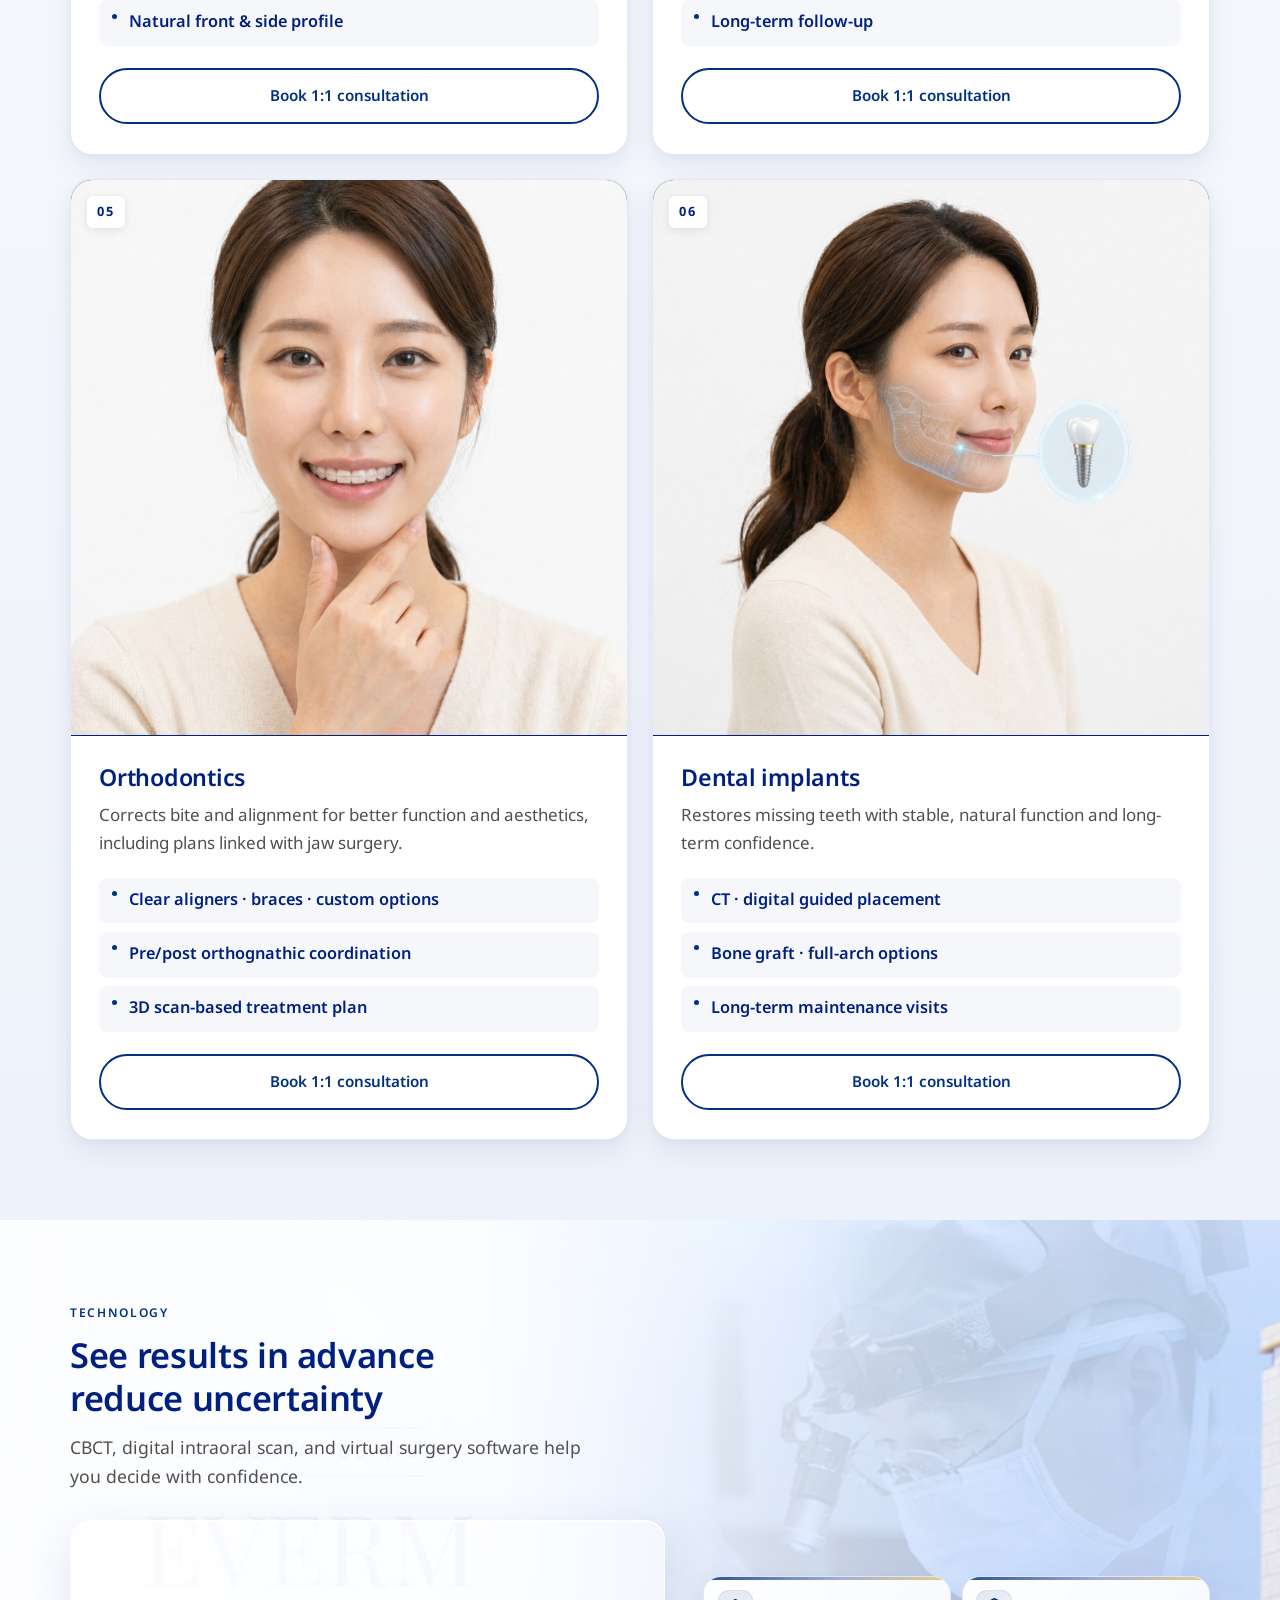
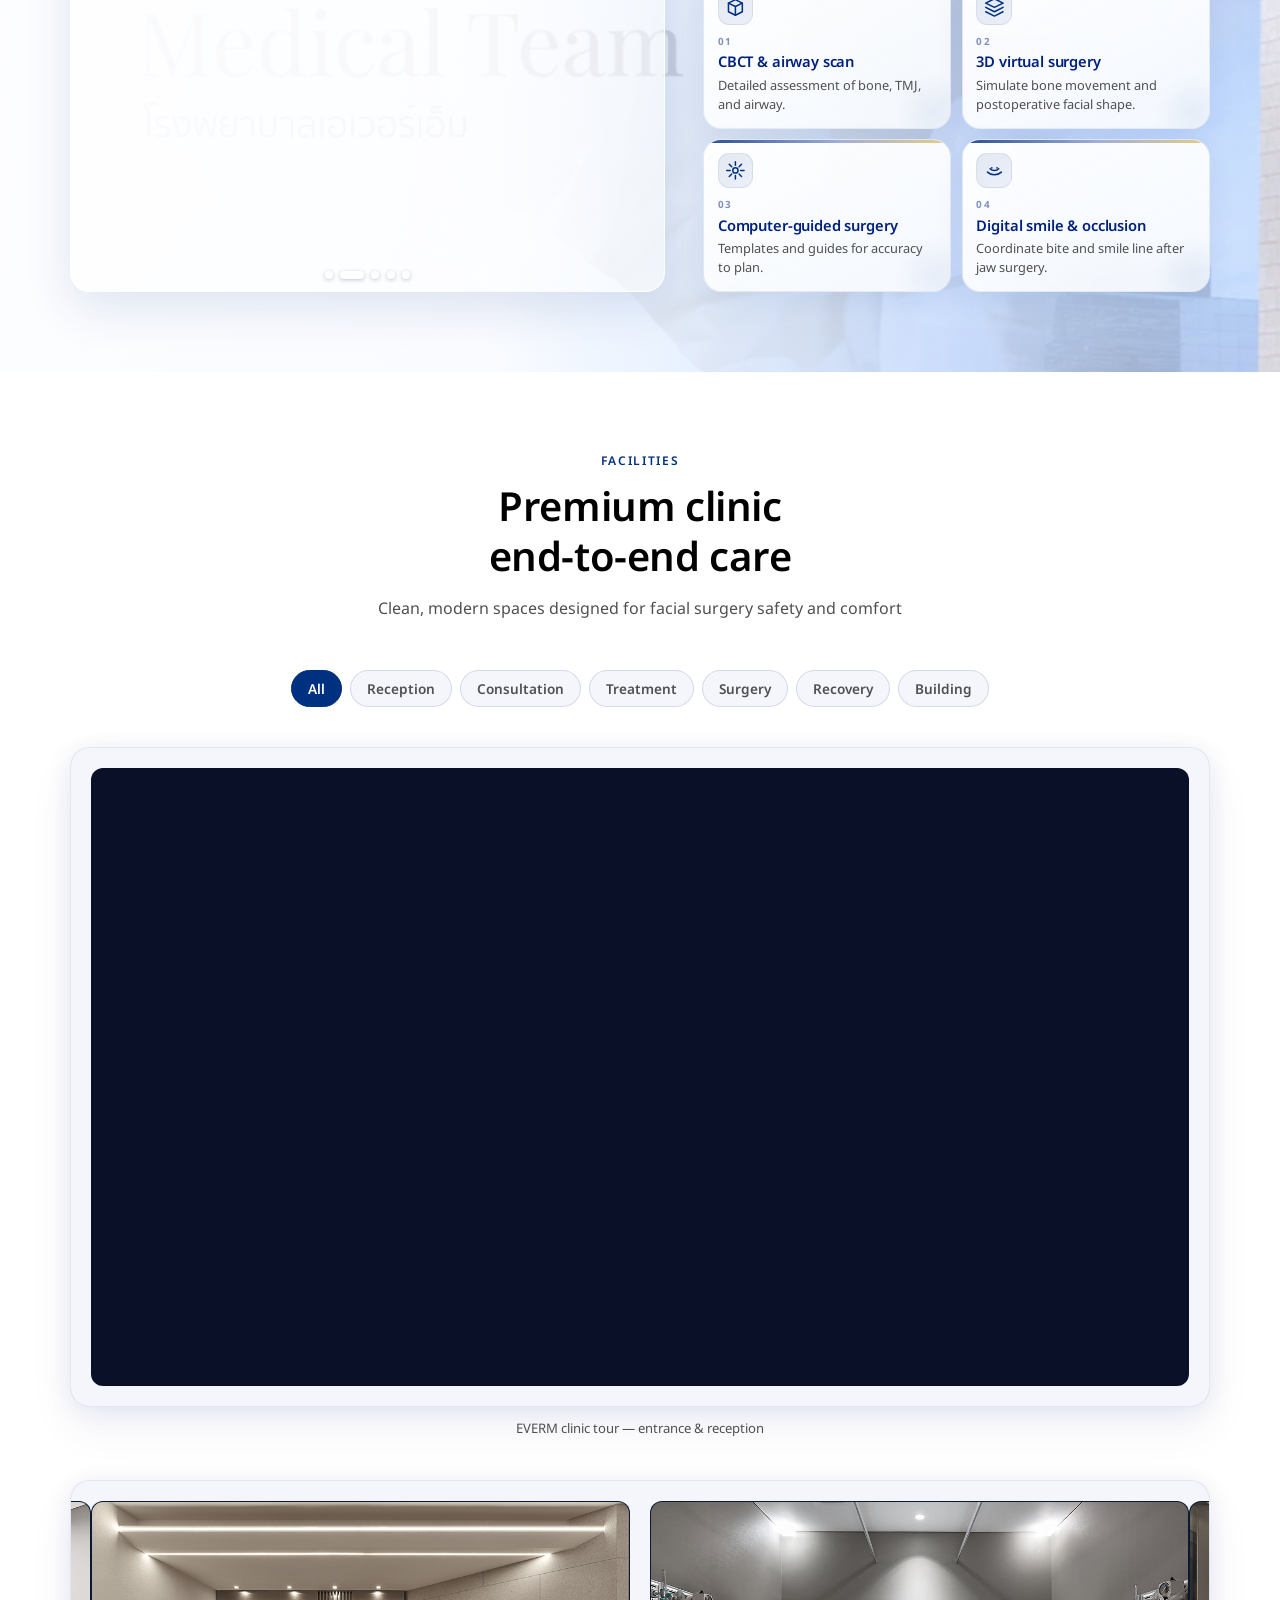
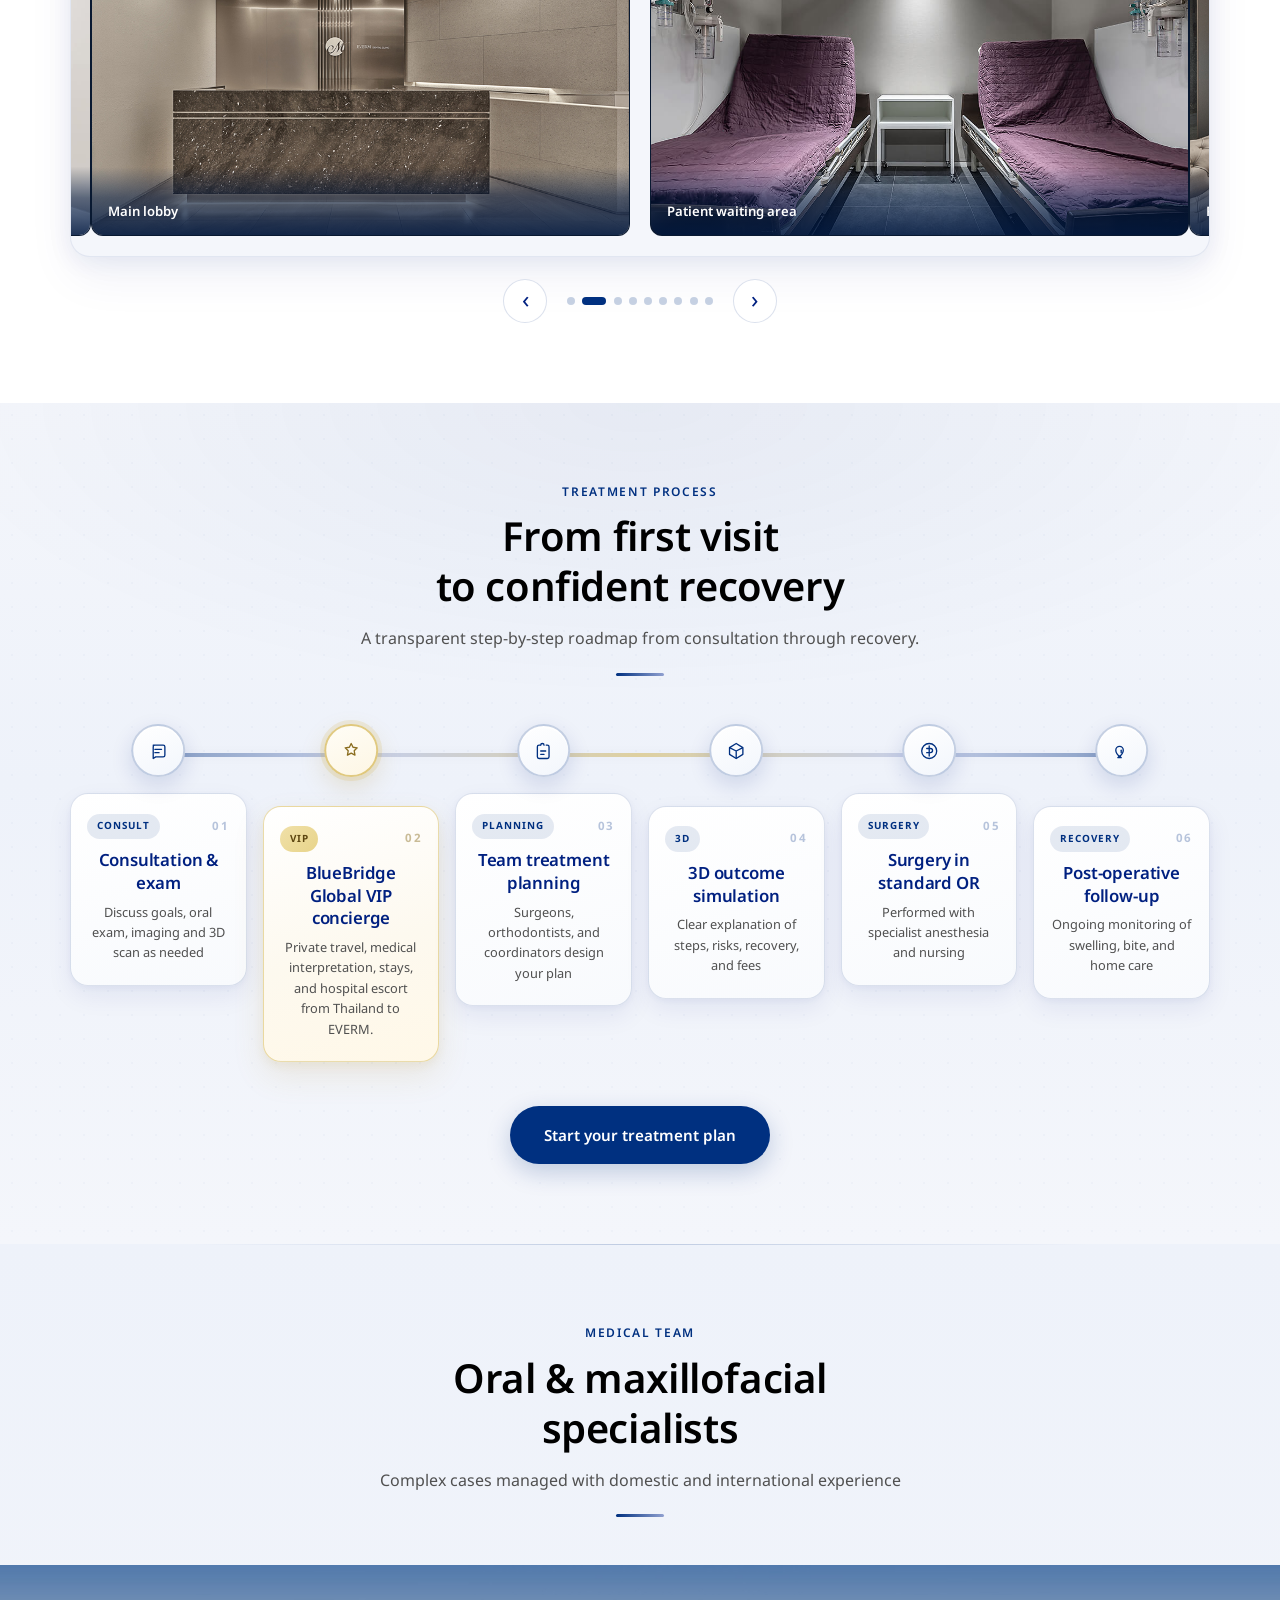
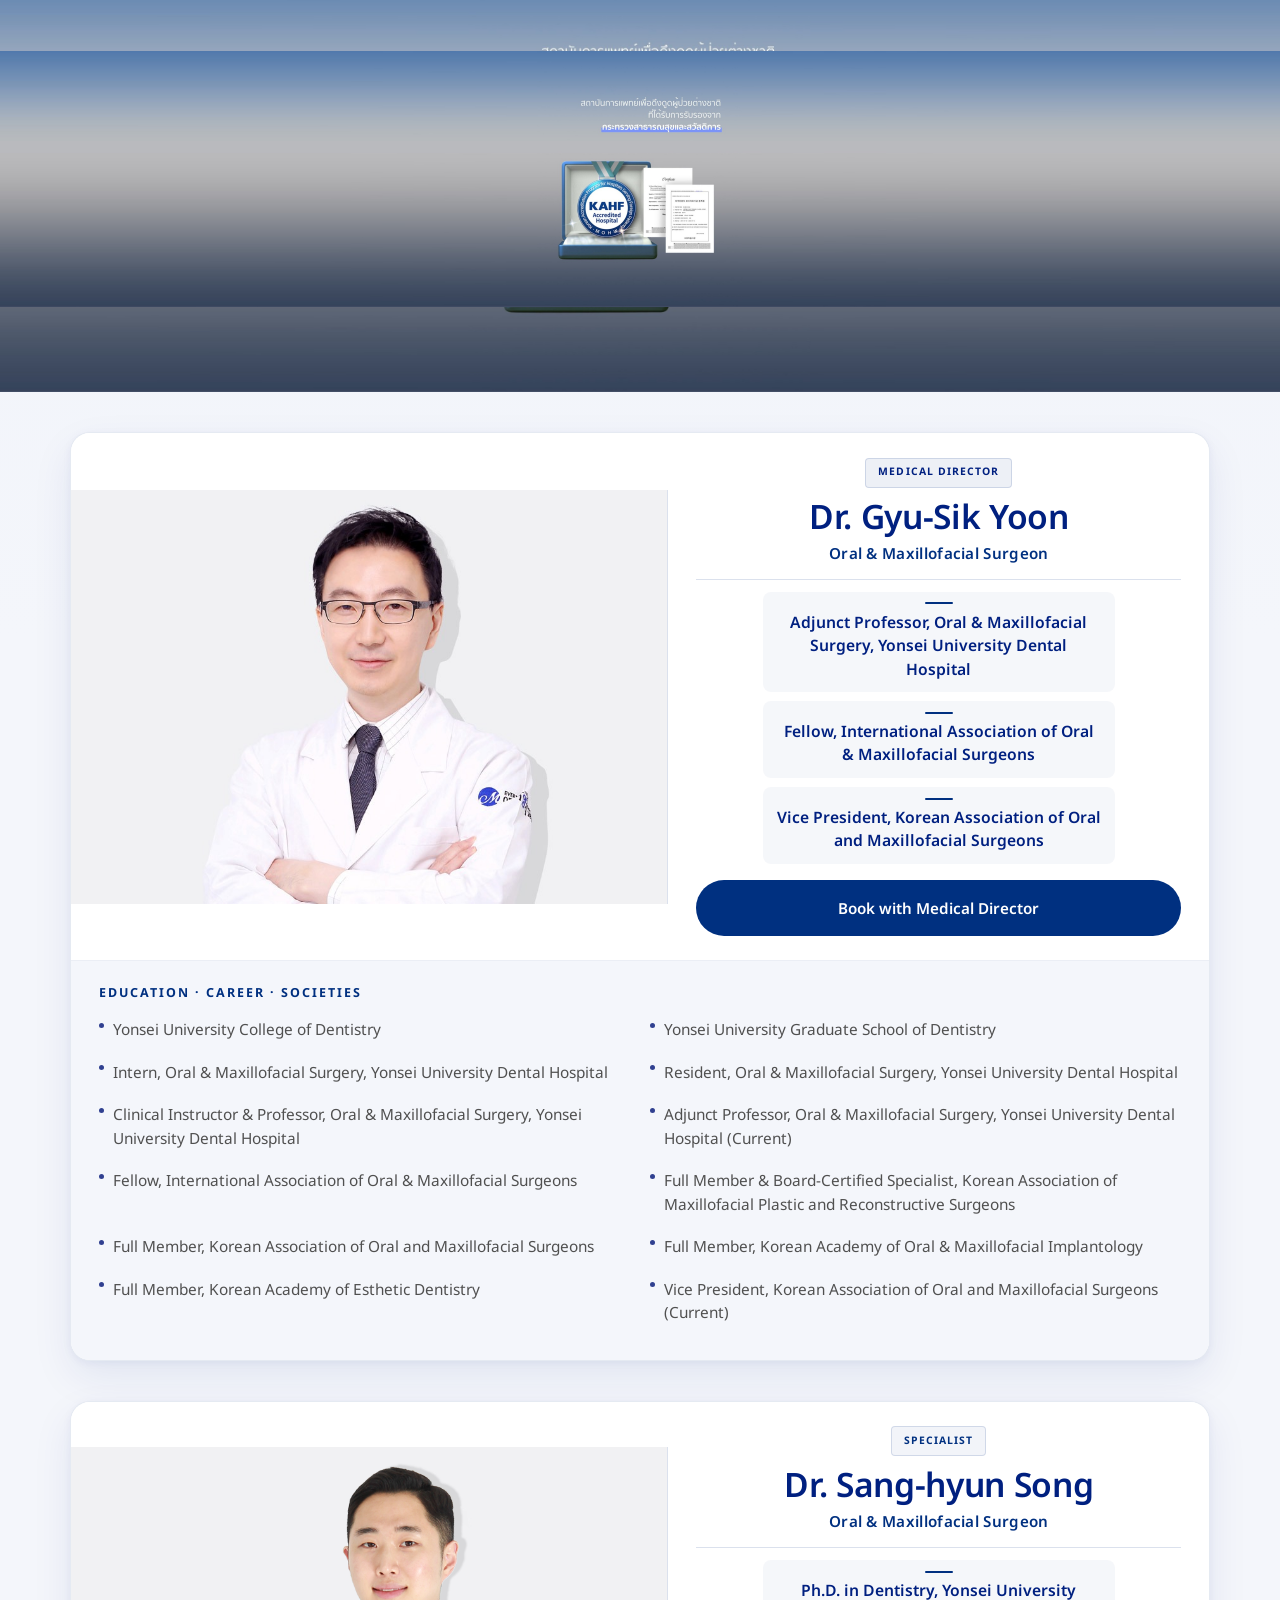
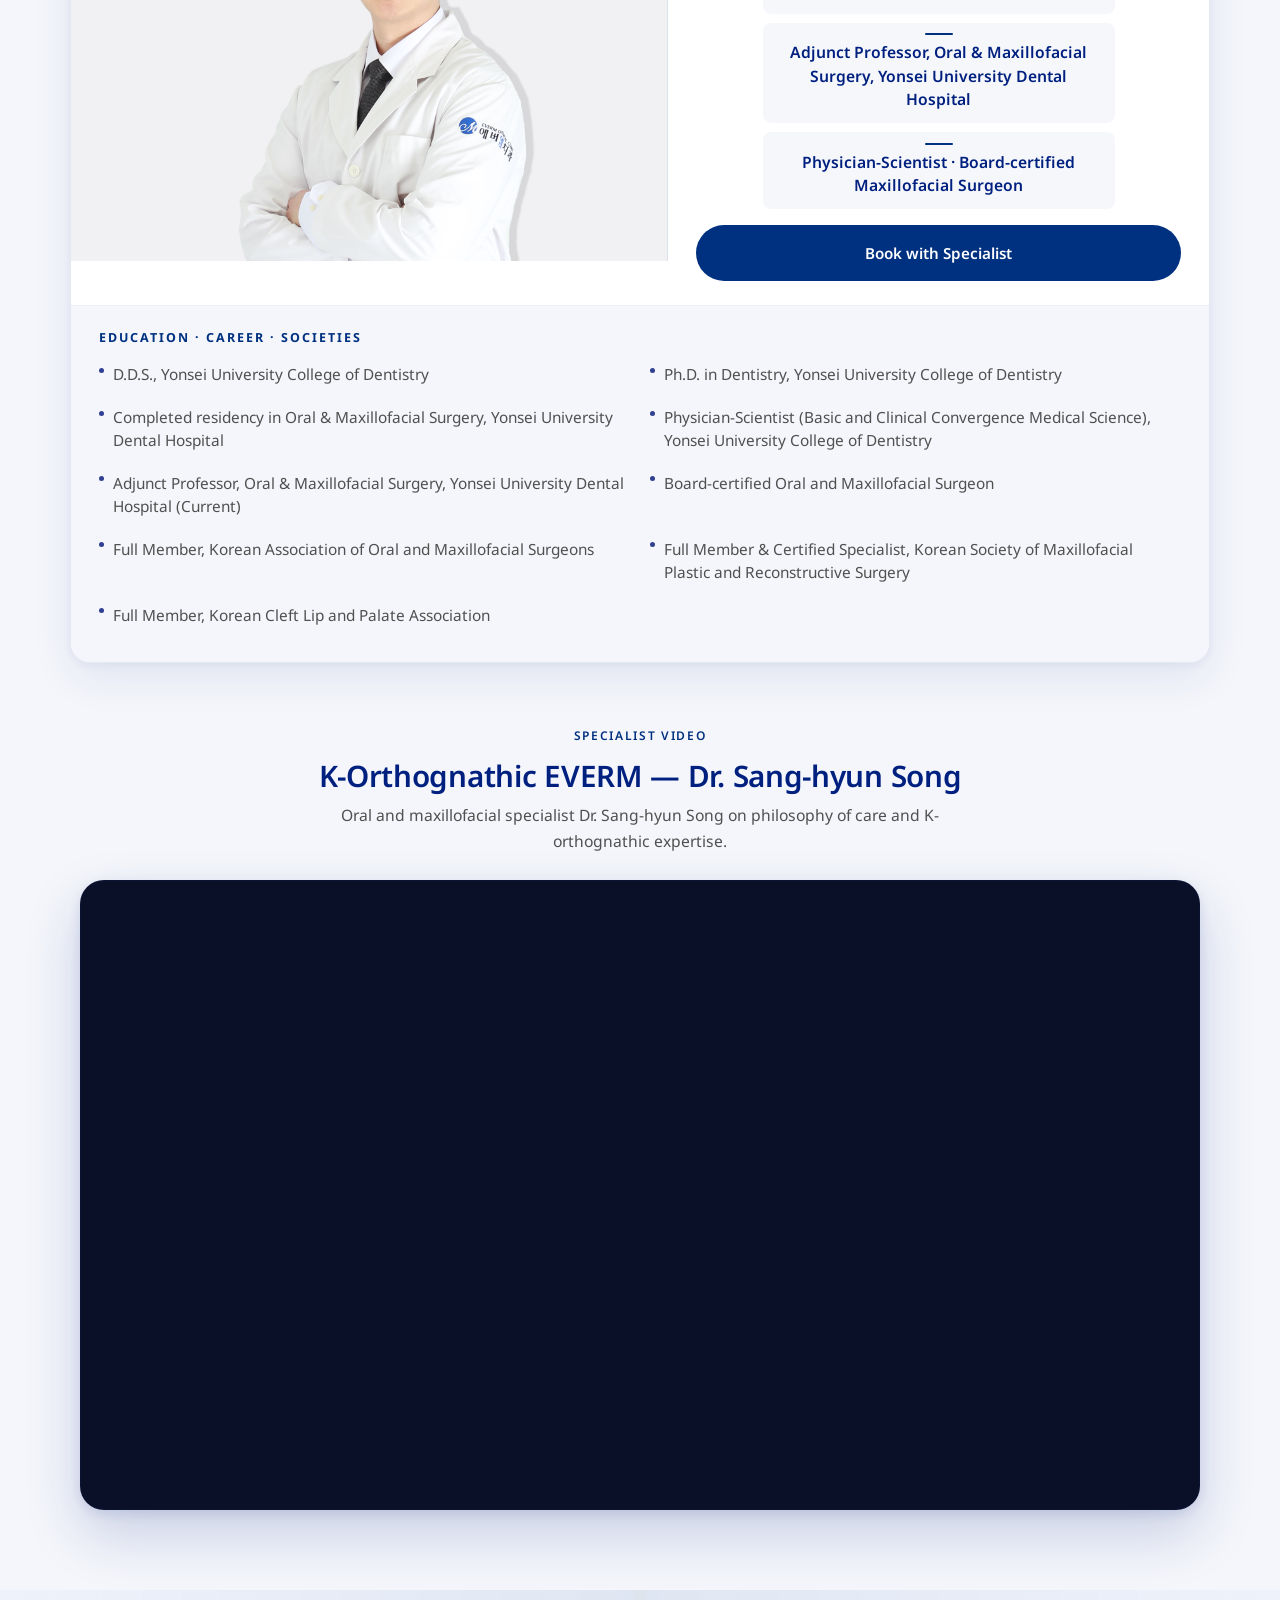
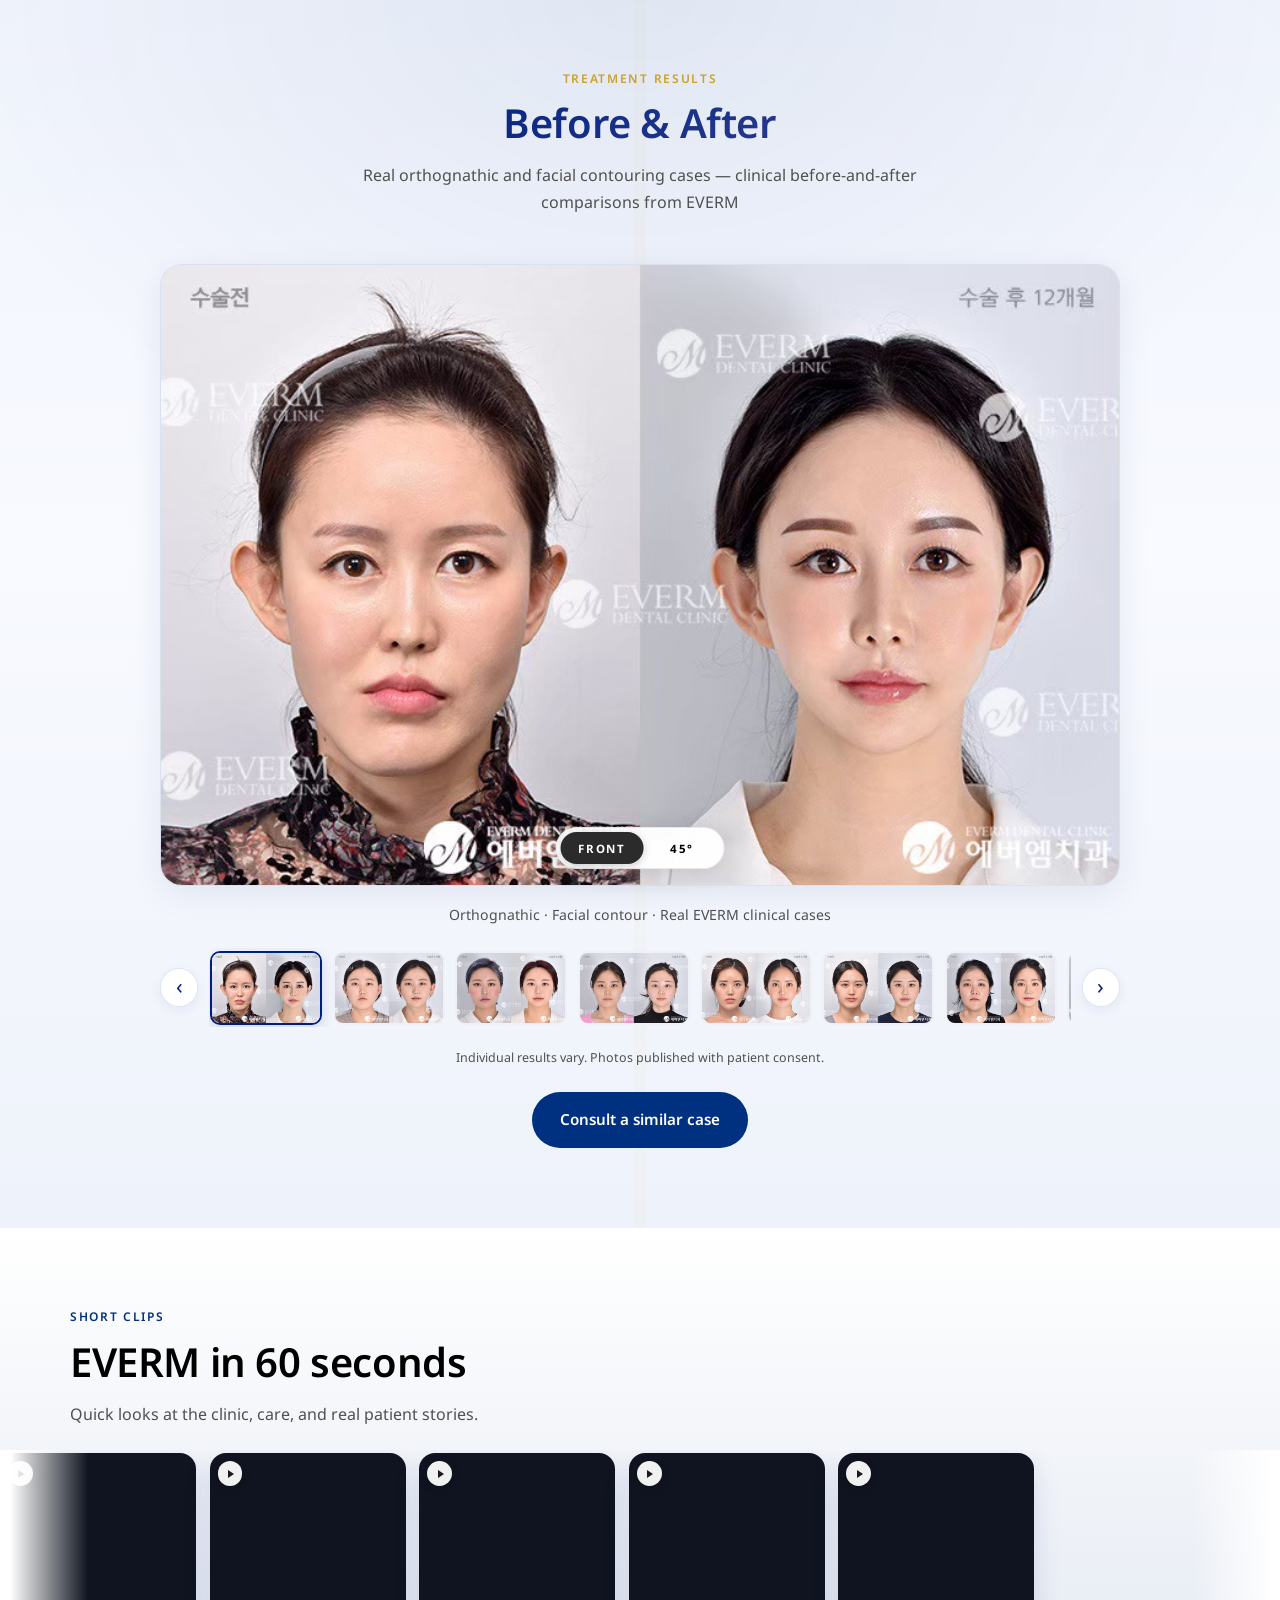
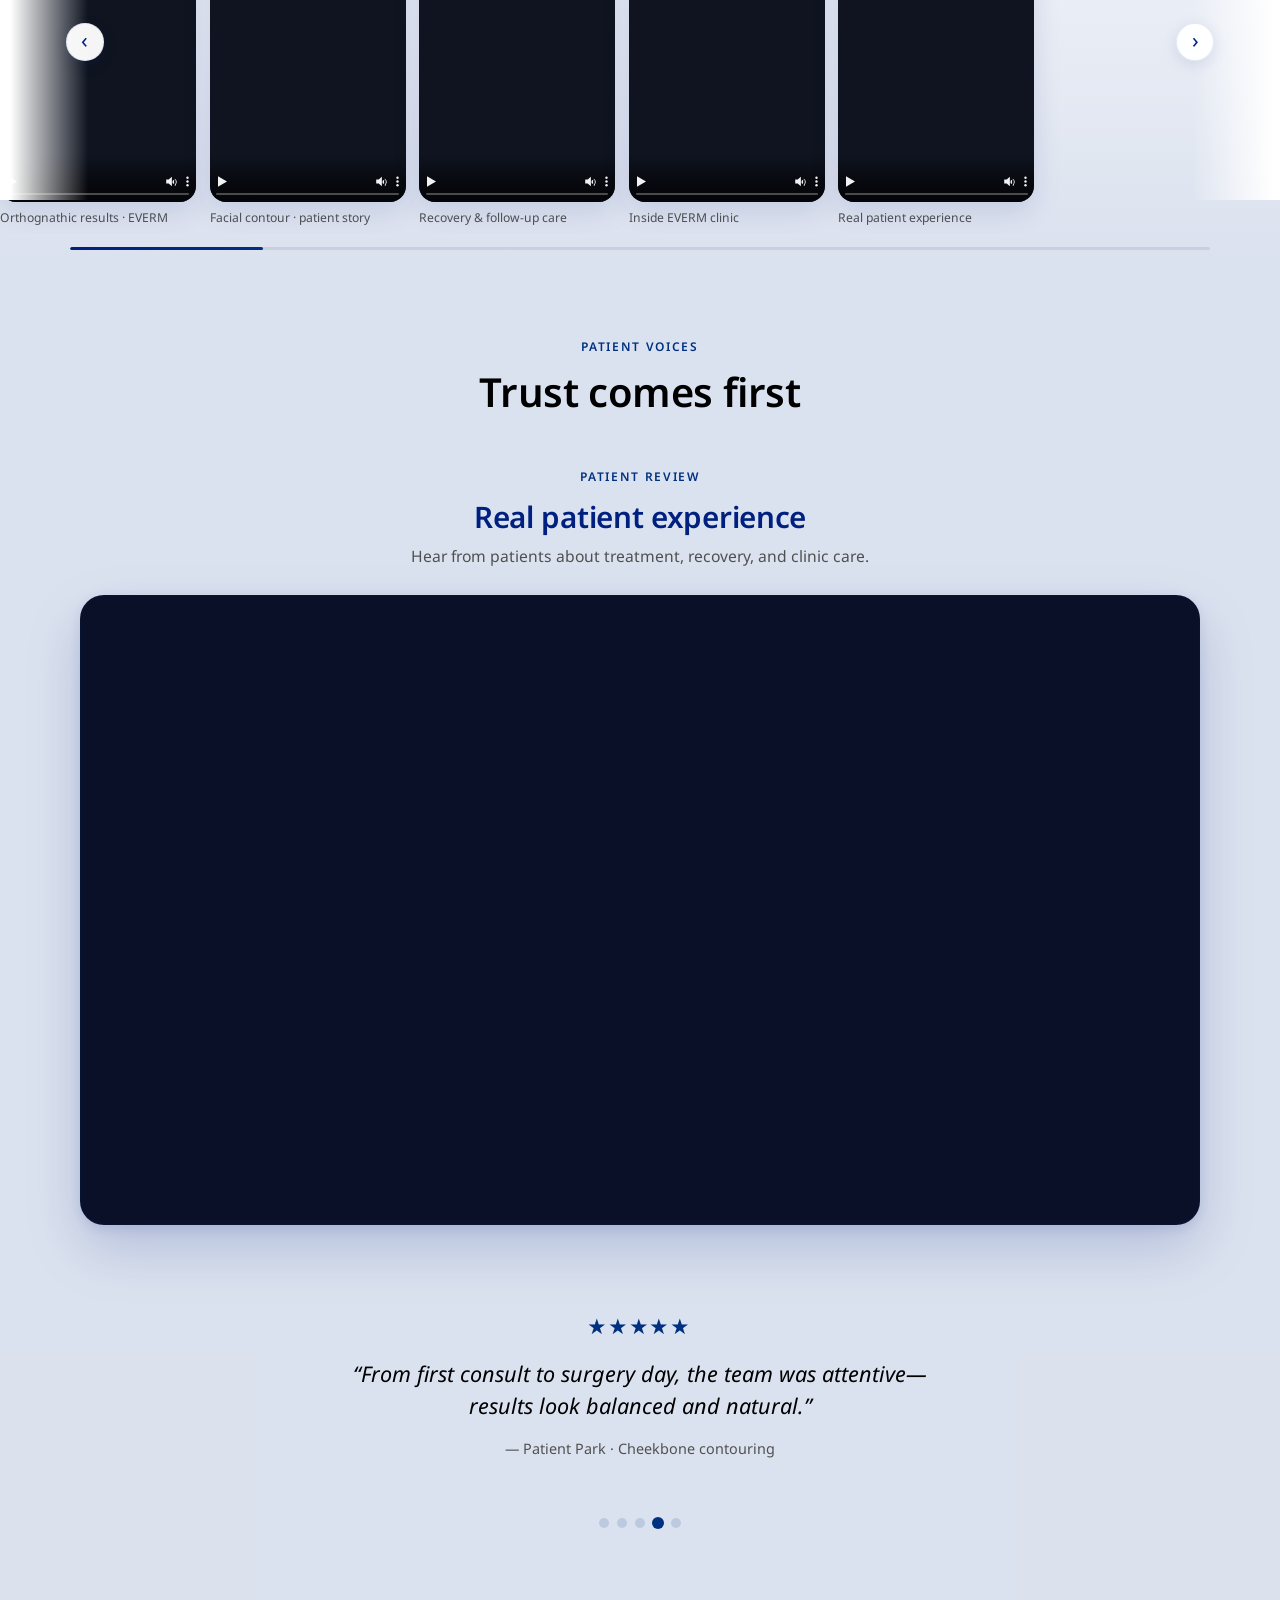
==== commit 43b2e315: "Fix empty logo slots by loading PNG assets directly. Browsers block external images inside SVG when " ====
--- a/index.html
+++ b/index.html
@@ -68,7 +68,7 @@
           decoding="async"
         />
         <span class="logo-collab__mark" aria-hidden="true">×</span>
-        <img src="images/logo.svg" alt="EVERM Surgery Clinic" class="logo-img" width="1000" height="333" decoding="async" />
+        <img src="images/logo.png" srcset="images/logo@2x.png 2x" alt="EVERM Surgery Clinic" class="logo-img" width="1000" height="333" decoding="async" />
       </a>
 
       <nav class="site-nav" id="site-nav" data-i18n-aria="nav_menu_aria" aria-label="เมนูหลัก">
@@ -81,7 +81,7 @@
               decoding="async"
             />
             <span class="logo-collab__mark" aria-hidden="true">×</span>
-            <img src="images/logo.svg" alt="EVERM Surgery Clinic" class="logo-img" width="1000" height="333" decoding="async" />
+            <img src="images/logo.png" srcset="images/logo@2x.png 2x" alt="EVERM Surgery Clinic" class="logo-img" width="1000" height="333" decoding="async" />
           </a>
         </div>
         <ul class="site-nav__list" id="site-nav-list">
@@ -1592,34 +1592,34 @@
                       <div class="contact-logo-marquee__pair">
                         <img src="images/logo-bluebridge.png" alt="" class="contact-logo-marquee__bbg" decoding="async" />
                         <span class="contact-logo-marquee__mark" aria-hidden="true">×</span>
-                        <img src="images/logo.svg" alt="" class="contact-logo-marquee__everm" decoding="async" />
+                        <img src="images/logo.png" srcset="images/logo@2x.png 2x" alt="" class="contact-logo-marquee__everm" decoding="async" />
                       </div>
                       <div class="contact-logo-marquee__pair">
                         <img src="images/logo-bluebridge.png" alt="" class="contact-logo-marquee__bbg" decoding="async" />
                         <span class="contact-logo-marquee__mark" aria-hidden="true">×</span>
-                        <img src="images/logo.svg" alt="" class="contact-logo-marquee__everm" decoding="async" />
+                        <img src="images/logo.png" srcset="images/logo@2x.png 2x" alt="" class="contact-logo-marquee__everm" decoding="async" />
                       </div>
                       <div class="contact-logo-marquee__pair">
                         <img src="images/logo-bluebridge.png" alt="" class="contact-logo-marquee__bbg" decoding="async" />
                         <span class="contact-logo-marquee__mark" aria-hidden="true">×</span>
-                        <img src="images/logo.svg" alt="" class="contact-logo-marquee__everm" decoding="async" />
+                        <img src="images/logo.png" srcset="images/logo@2x.png 2x" alt="" class="contact-logo-marquee__everm" decoding="async" />
                       </div>
                     </div>
                     <div class="contact-logo-marquee__group" aria-hidden="true">
                       <div class="contact-logo-marquee__pair">
                         <img src="images/logo-bluebridge.png" alt="" class="contact-logo-marquee__bbg" decoding="async" />
                         <span class="contact-logo-marquee__mark" aria-hidden="true">×</span>
-                        <img src="images/logo.svg" alt="" class="contact-logo-marquee__everm" decoding="async" />
+                        <img src="images/logo.png" srcset="images/logo@2x.png 2x" alt="" class="contact-logo-marquee__everm" decoding="async" />
                       </div>
                       <div class="contact-logo-marquee__pair">
                         <img src="images/logo-bluebridge.png" alt="" class="contact-logo-marquee__bbg" decoding="async" />
                         <span class="contact-logo-marquee__mark" aria-hidden="true">×</span>
-                        <img src="images/logo.svg" alt="" class="contact-logo-marquee__everm" decoding="async" />
+                        <img src="images/logo.png" srcset="images/logo@2x.png 2x" alt="" class="contact-logo-marquee__everm" decoding="async" />
                       </div>
                       <div class="contact-logo-marquee__pair">
                         <img src="images/logo-bluebridge.png" alt="" class="contact-logo-marquee__bbg" decoding="async" />
                         <span class="contact-logo-marquee__mark" aria-hidden="true">×</span>
-                        <img src="images/logo.svg" alt="" class="contact-logo-marquee__everm" decoding="async" />
+                        <img src="images/logo.png" srcset="images/logo@2x.png 2x" alt="" class="contact-logo-marquee__everm" decoding="async" />
                       </div>
                     </div>
                   </div>
@@ -1748,7 +1748,7 @@
     <div class="container footer-top">
       <div class="footer-brand-block">
         <a href="#top" class="logo logo-footer">
-          <img src="images/logo-footer.svg" alt="EVERM Surgery Clinic" class="logo-img" width="1000" height="333" decoding="async" />
+          <img src="images/logo.png" srcset="images/logo@2x.png 2x" alt="EVERM Surgery Clinic" class="logo-img" width="1000" height="333" decoding="async" />
         </a>
         <p class="footer-tagline" data-i18n="footer_tagline">ศัลยกรรมโครงหน้าและขากรรไกรเฉพาะทาง</p>
         <div class="footer-social">
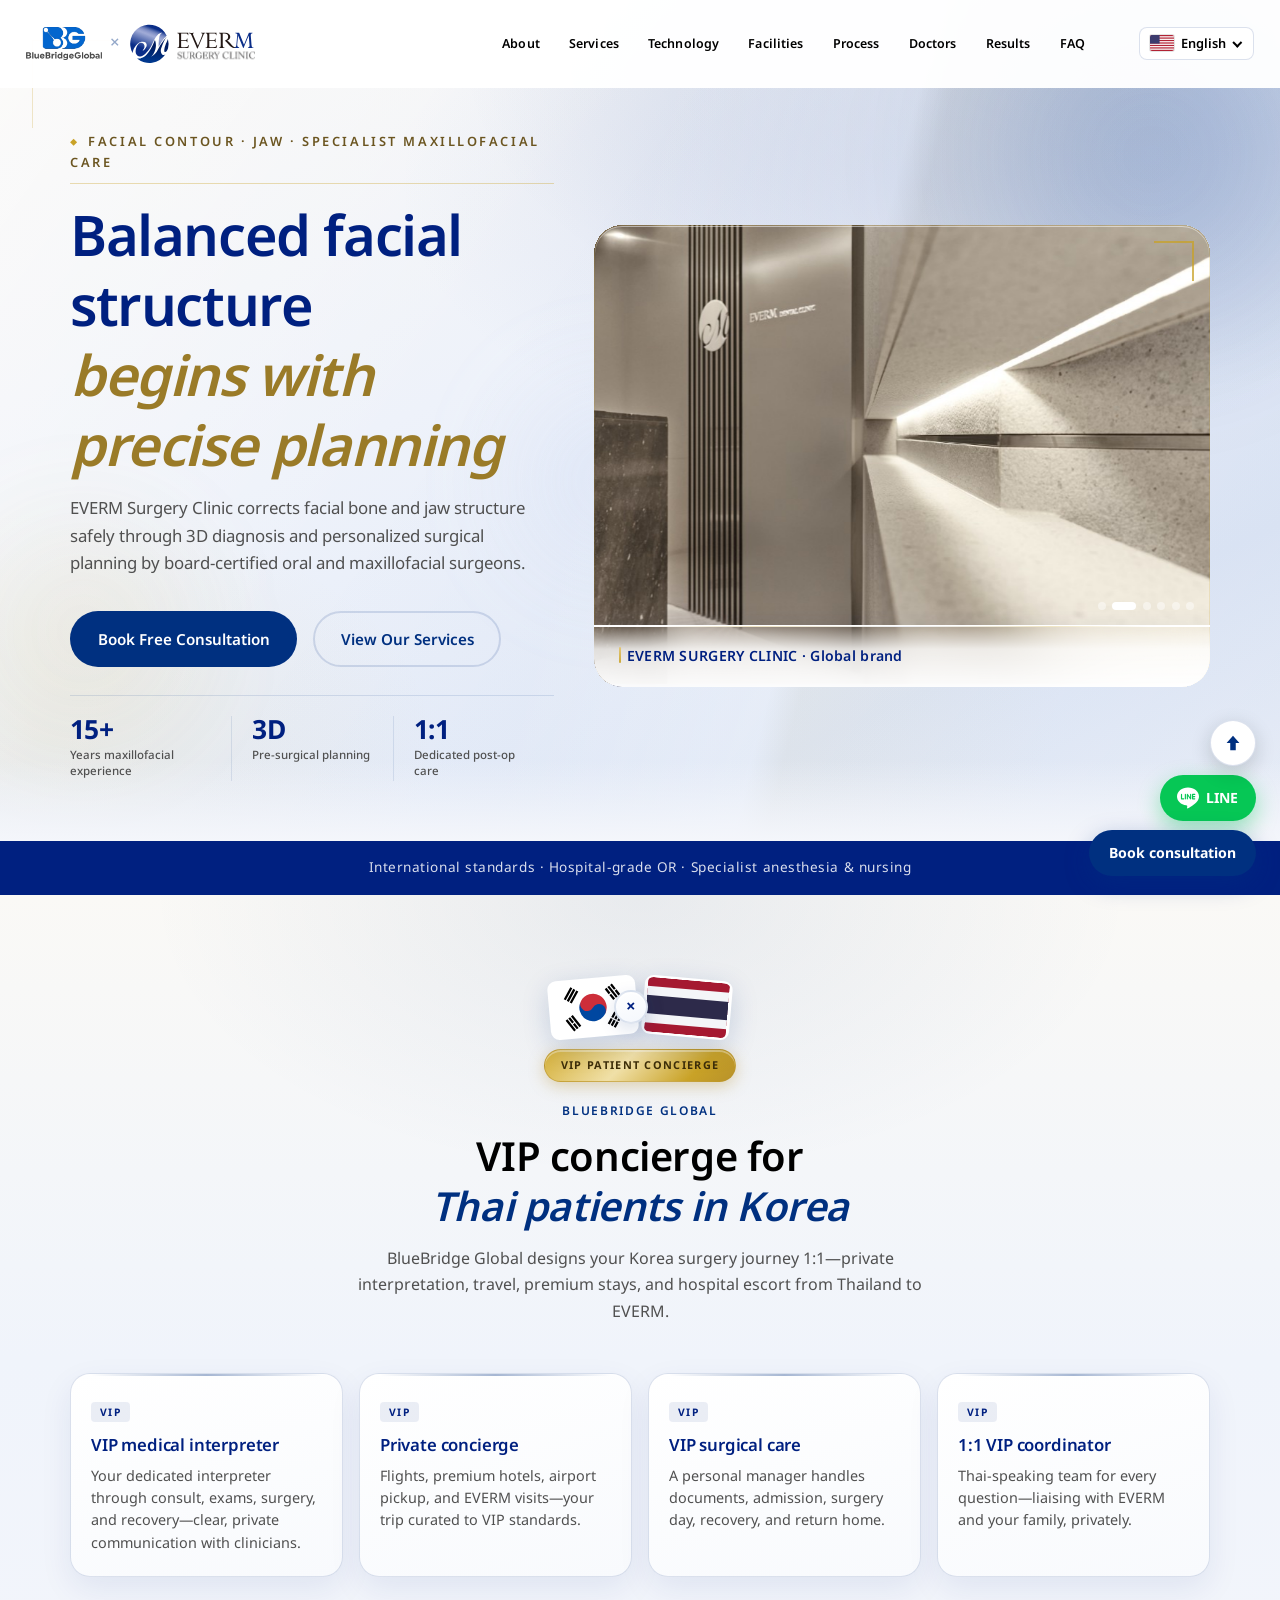
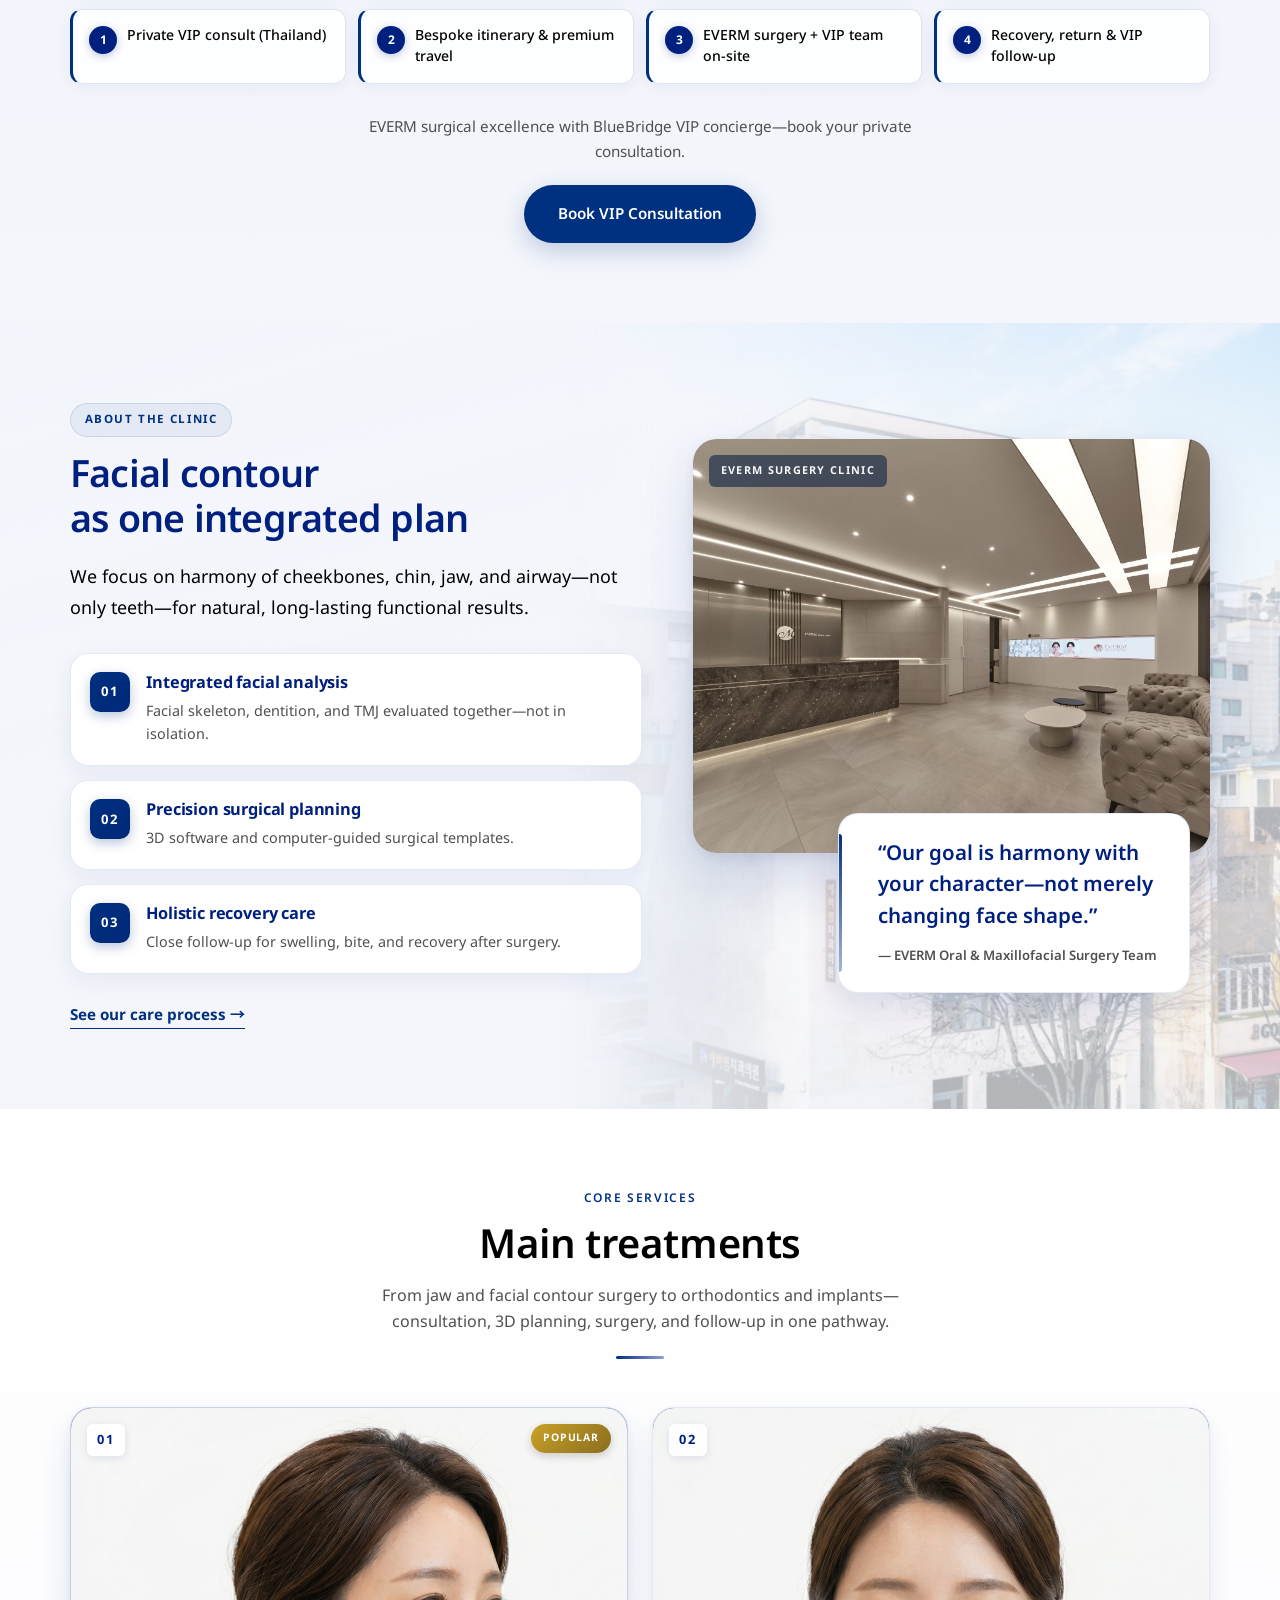
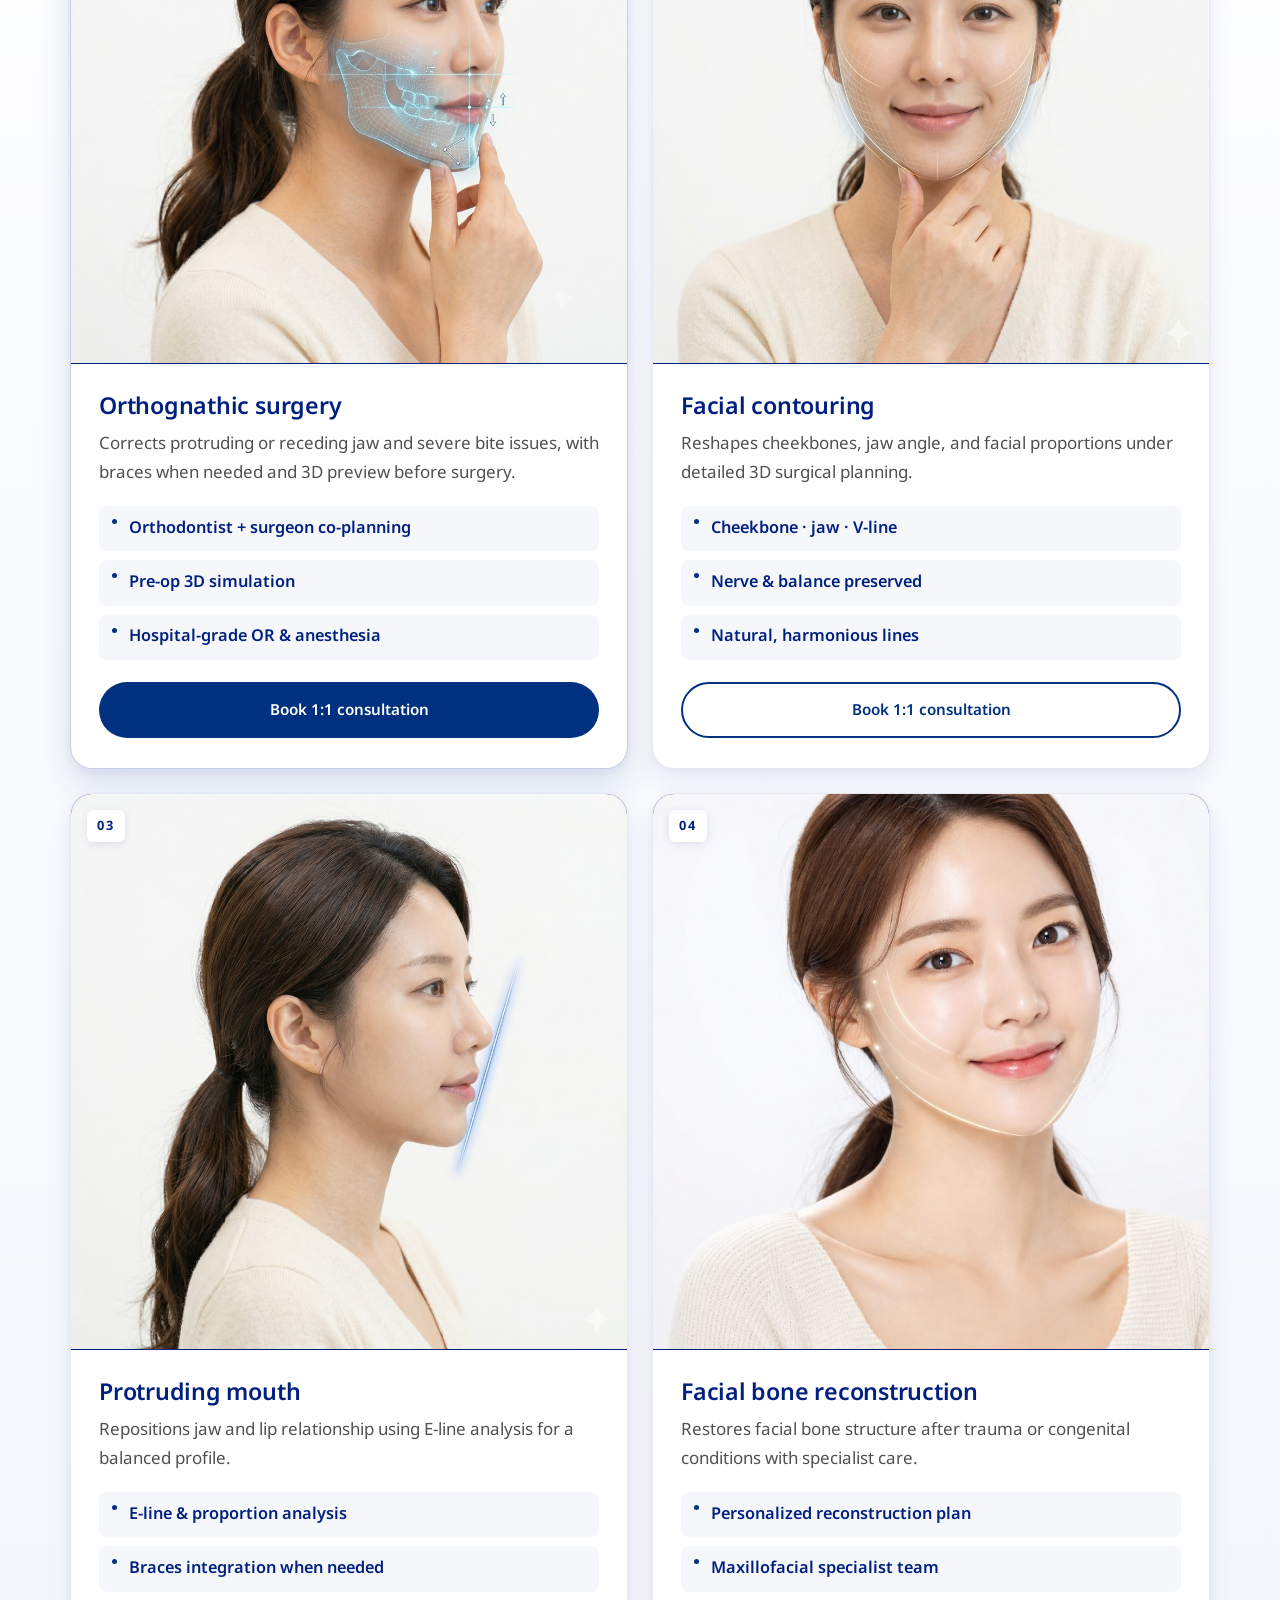
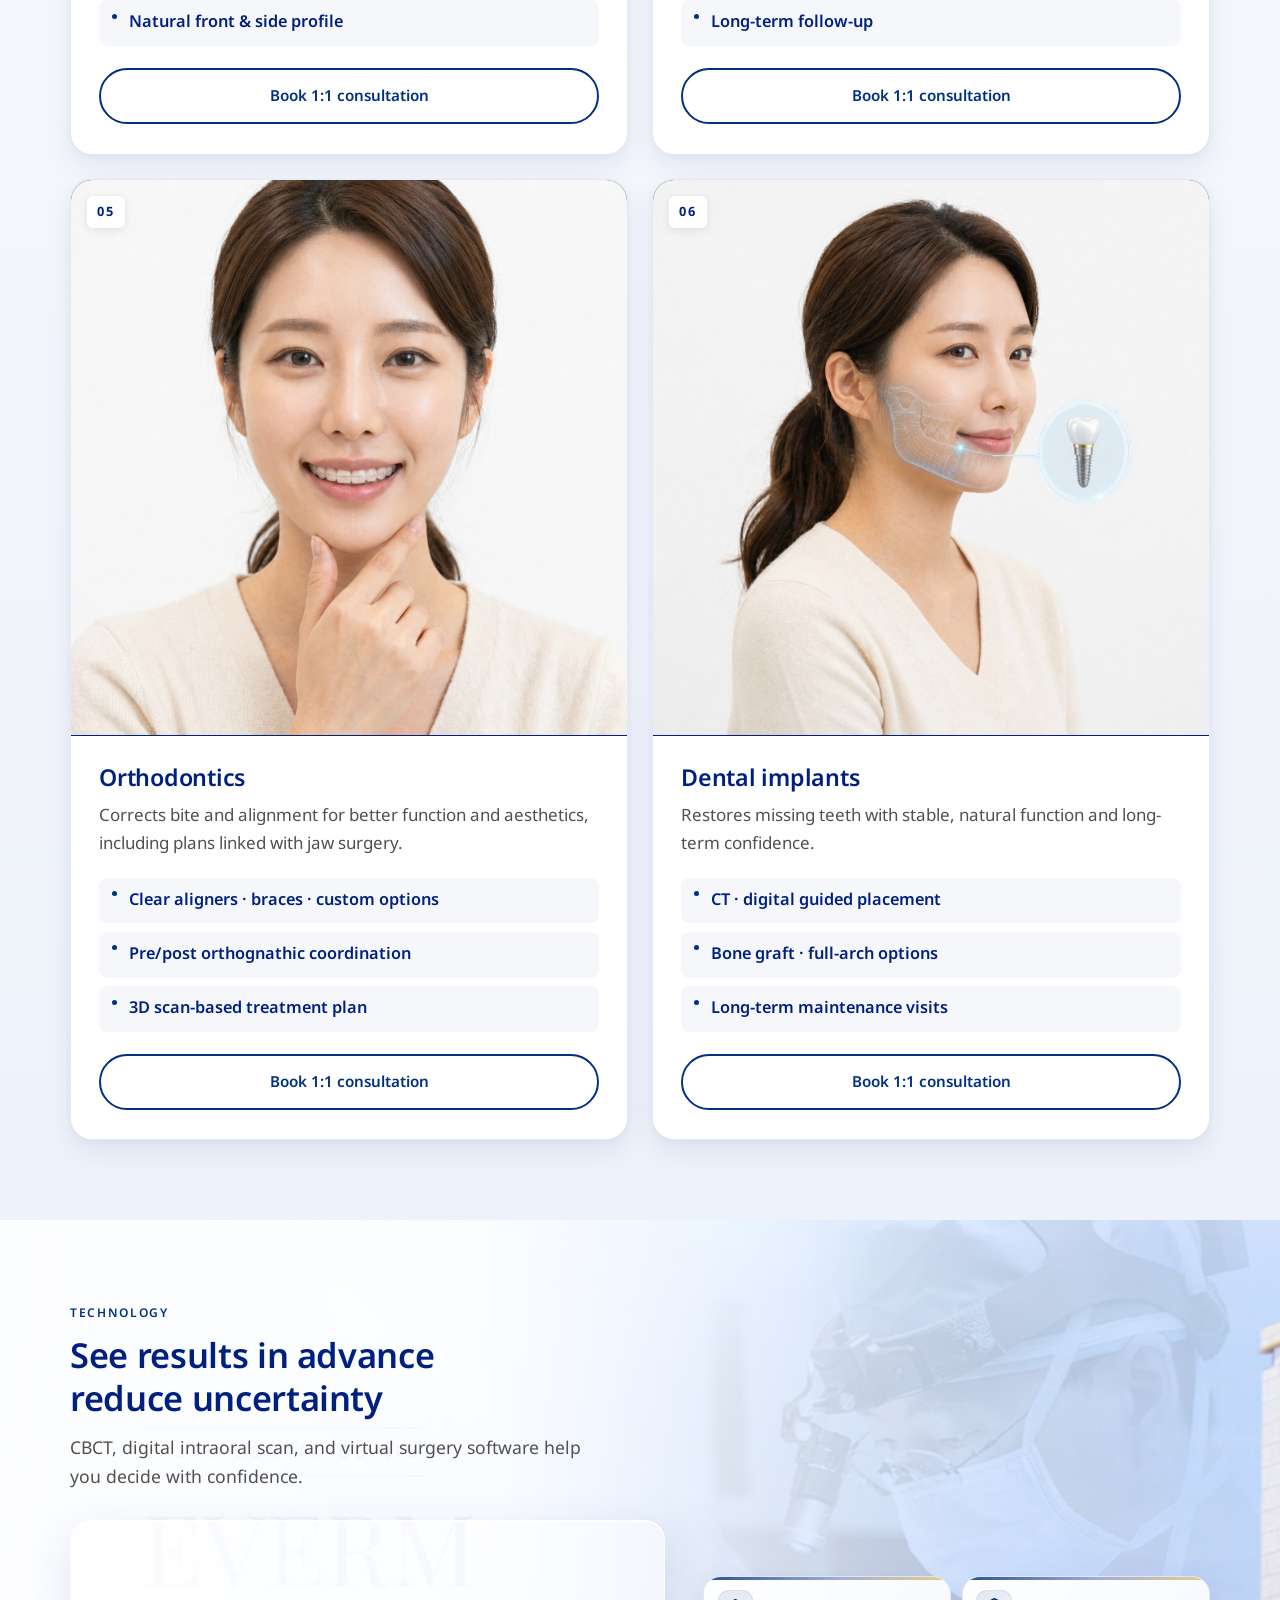
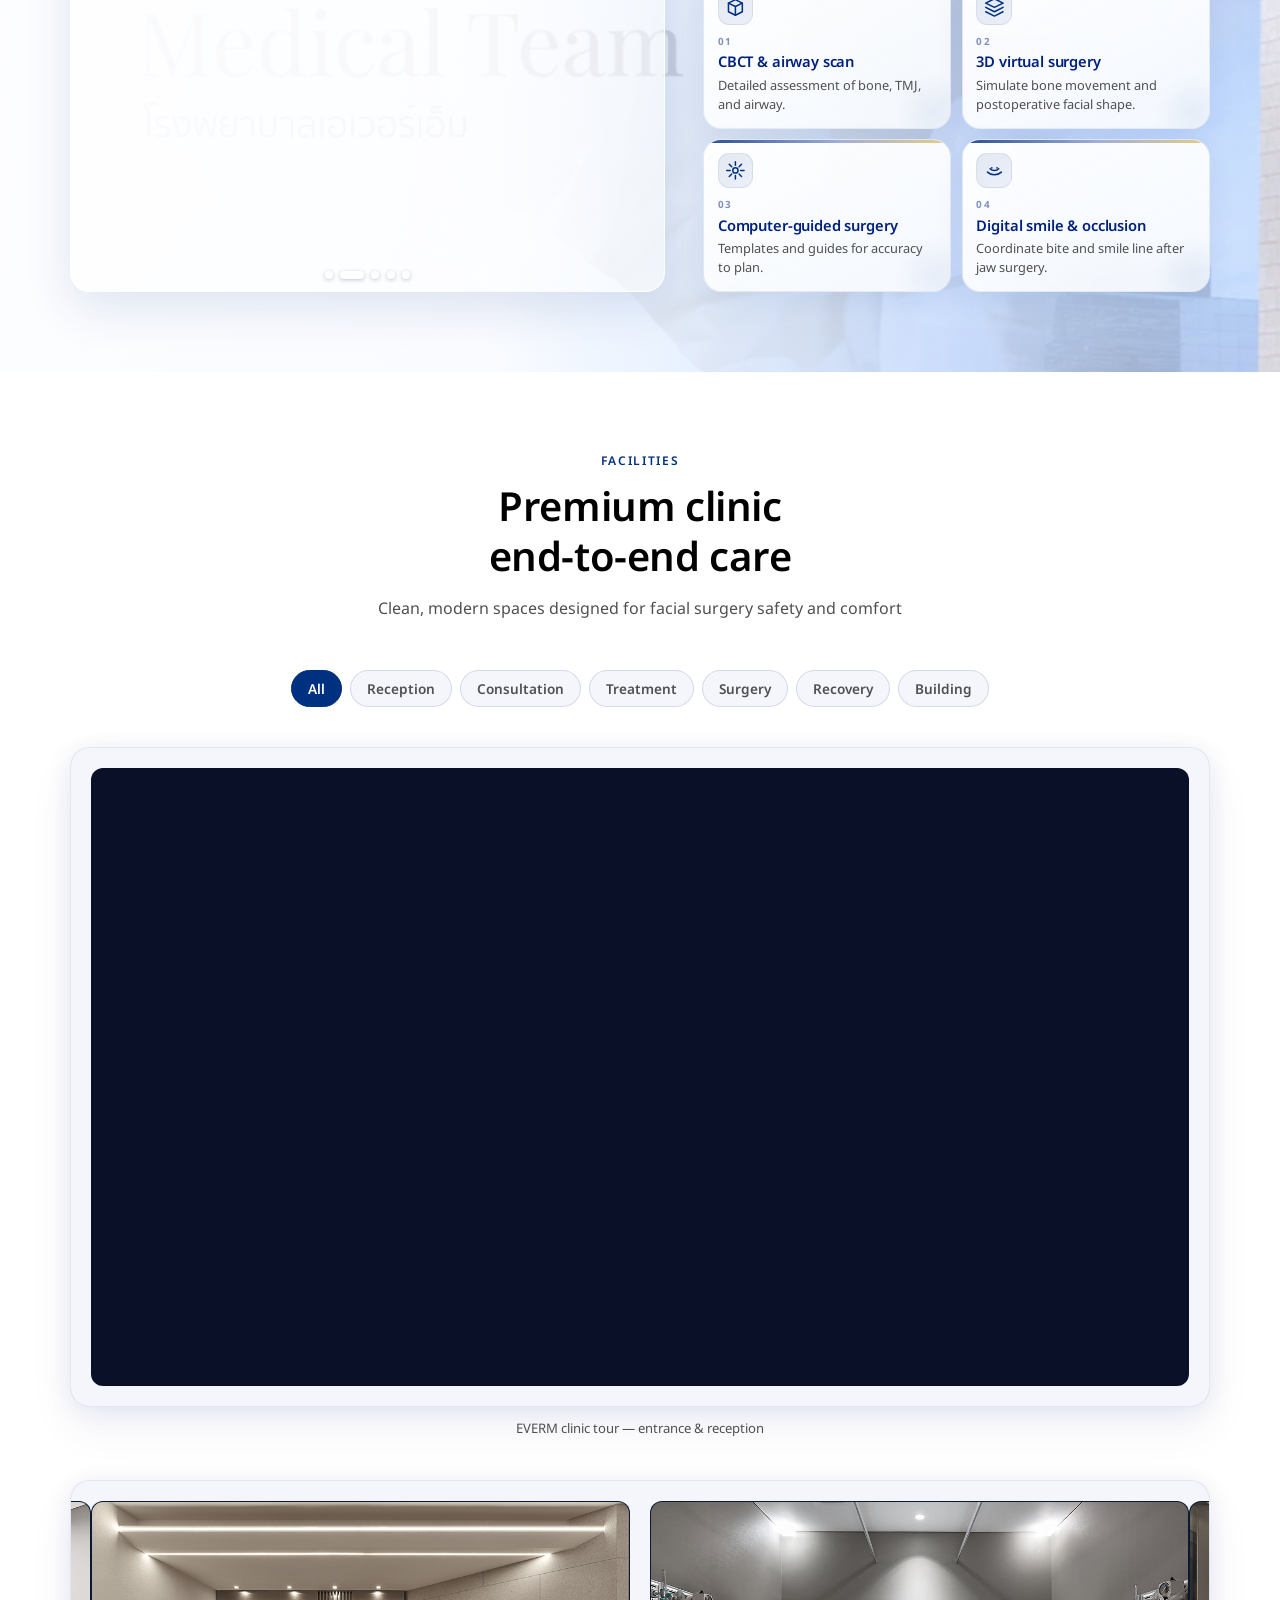
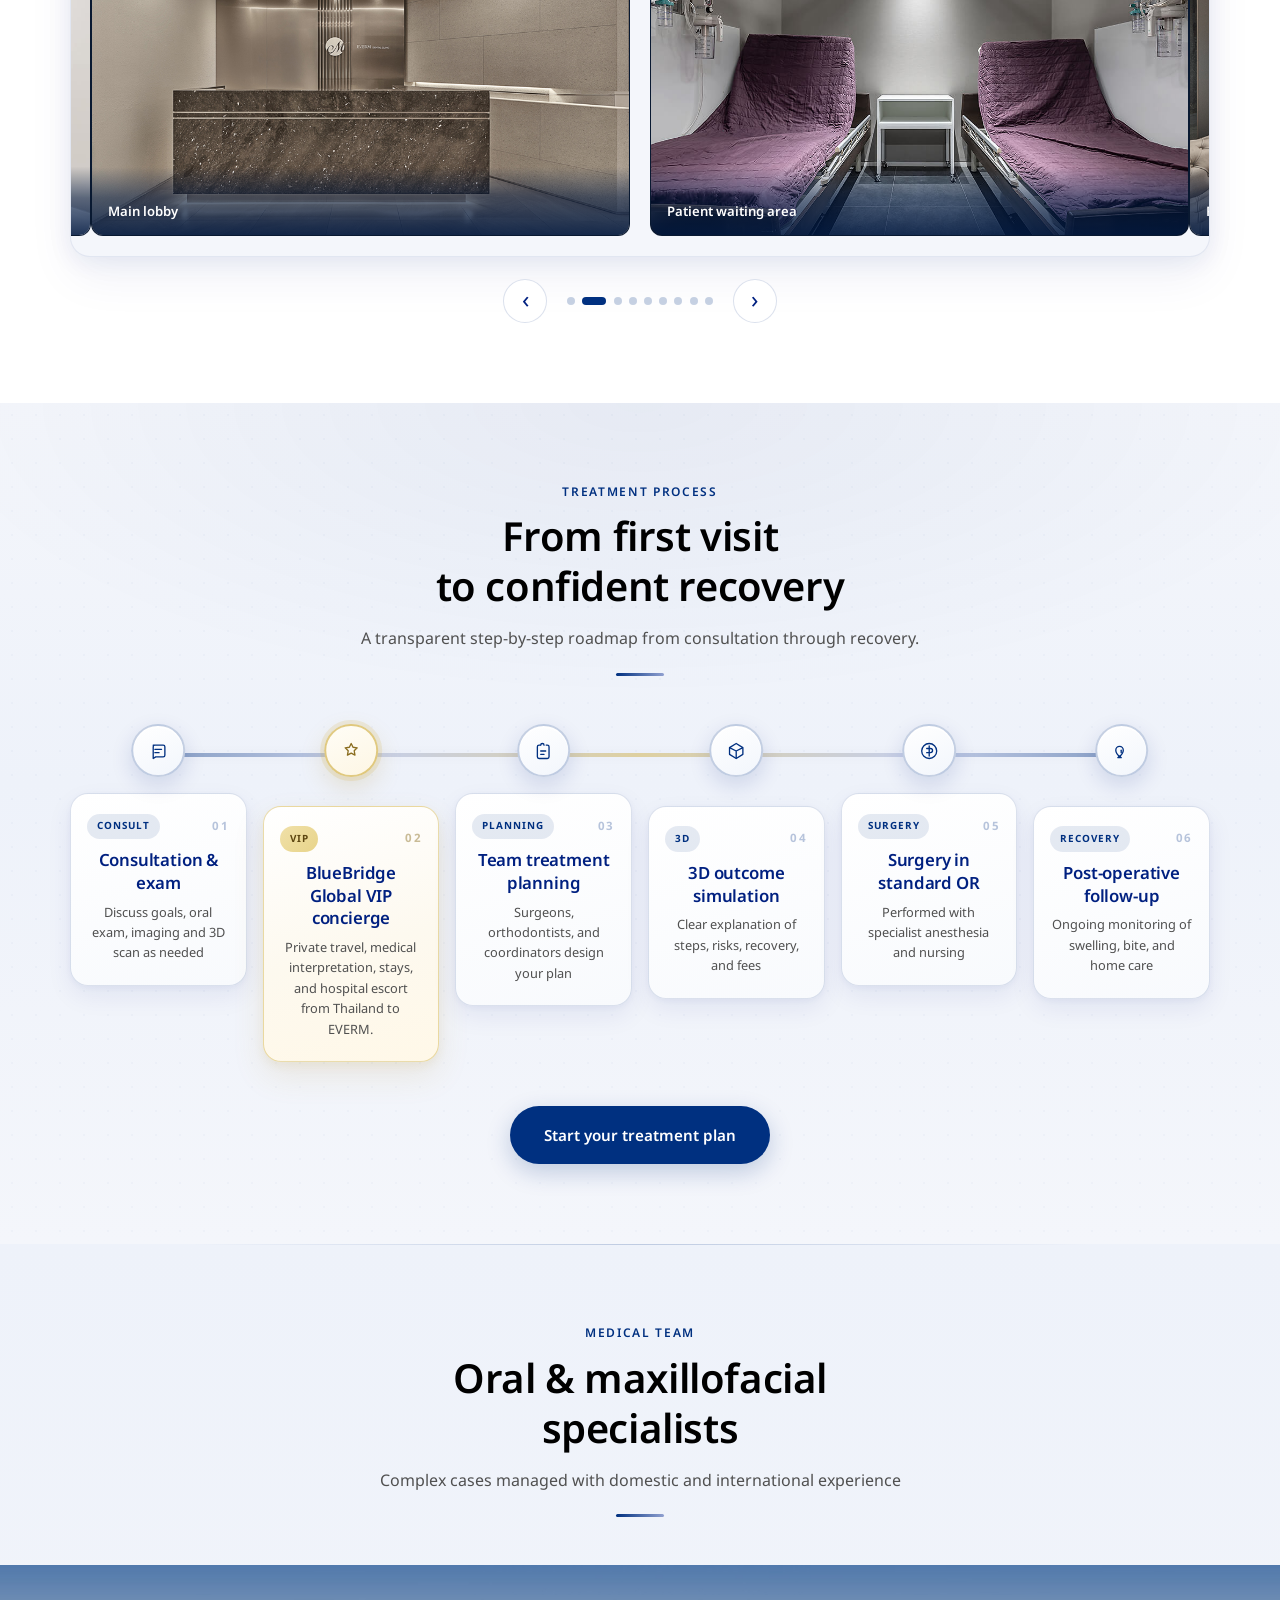
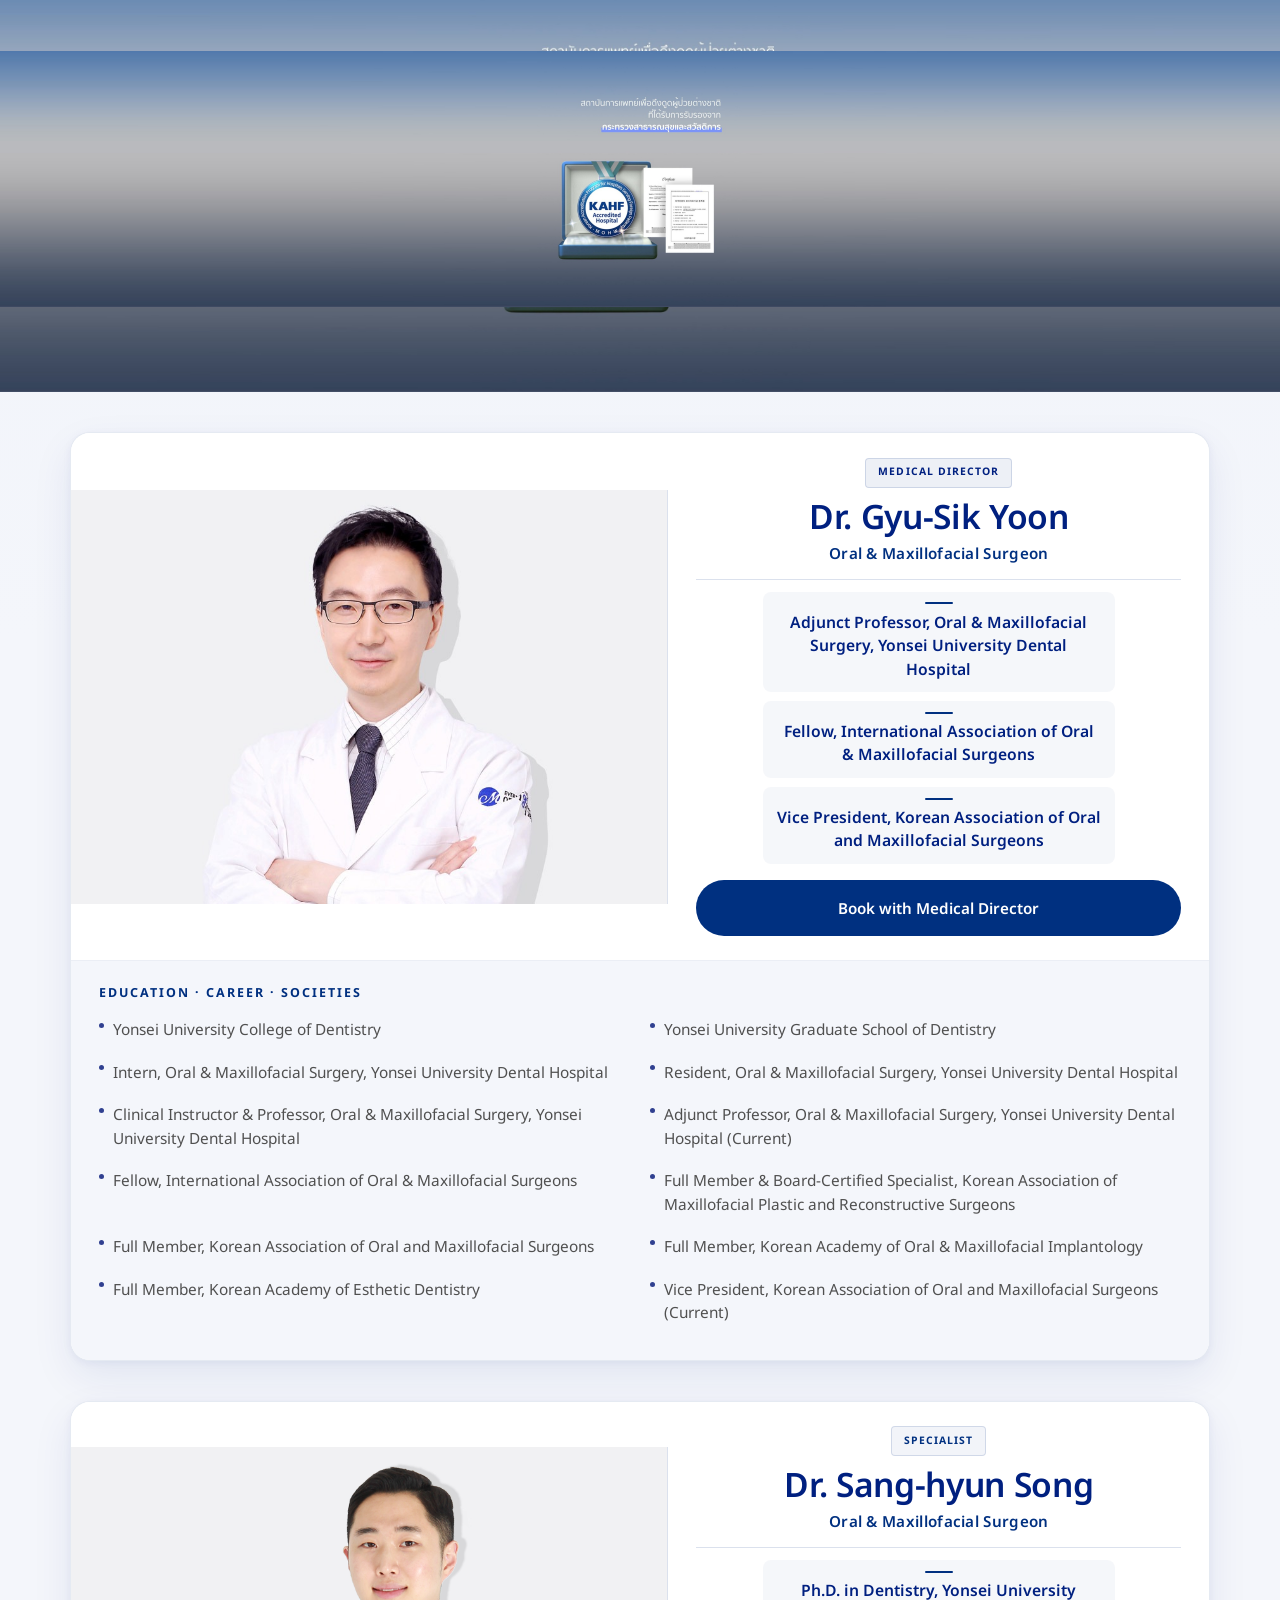
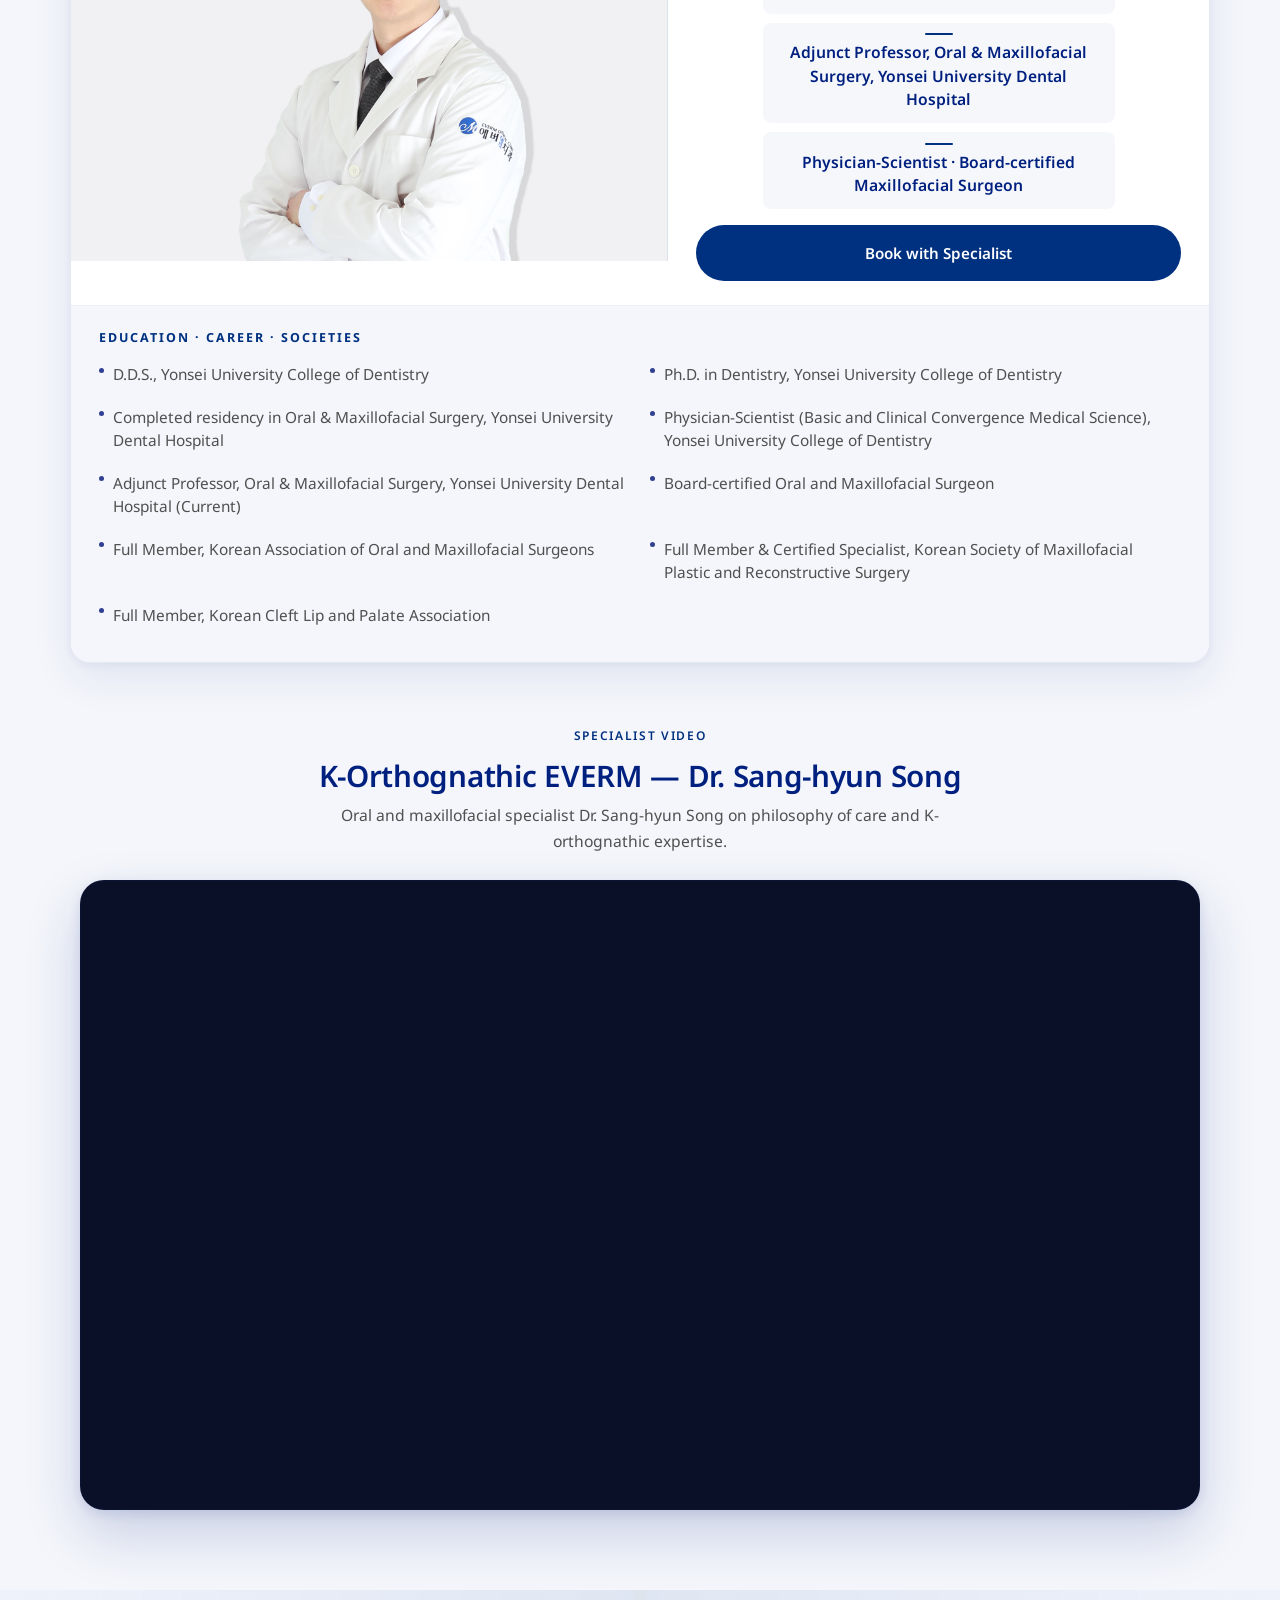
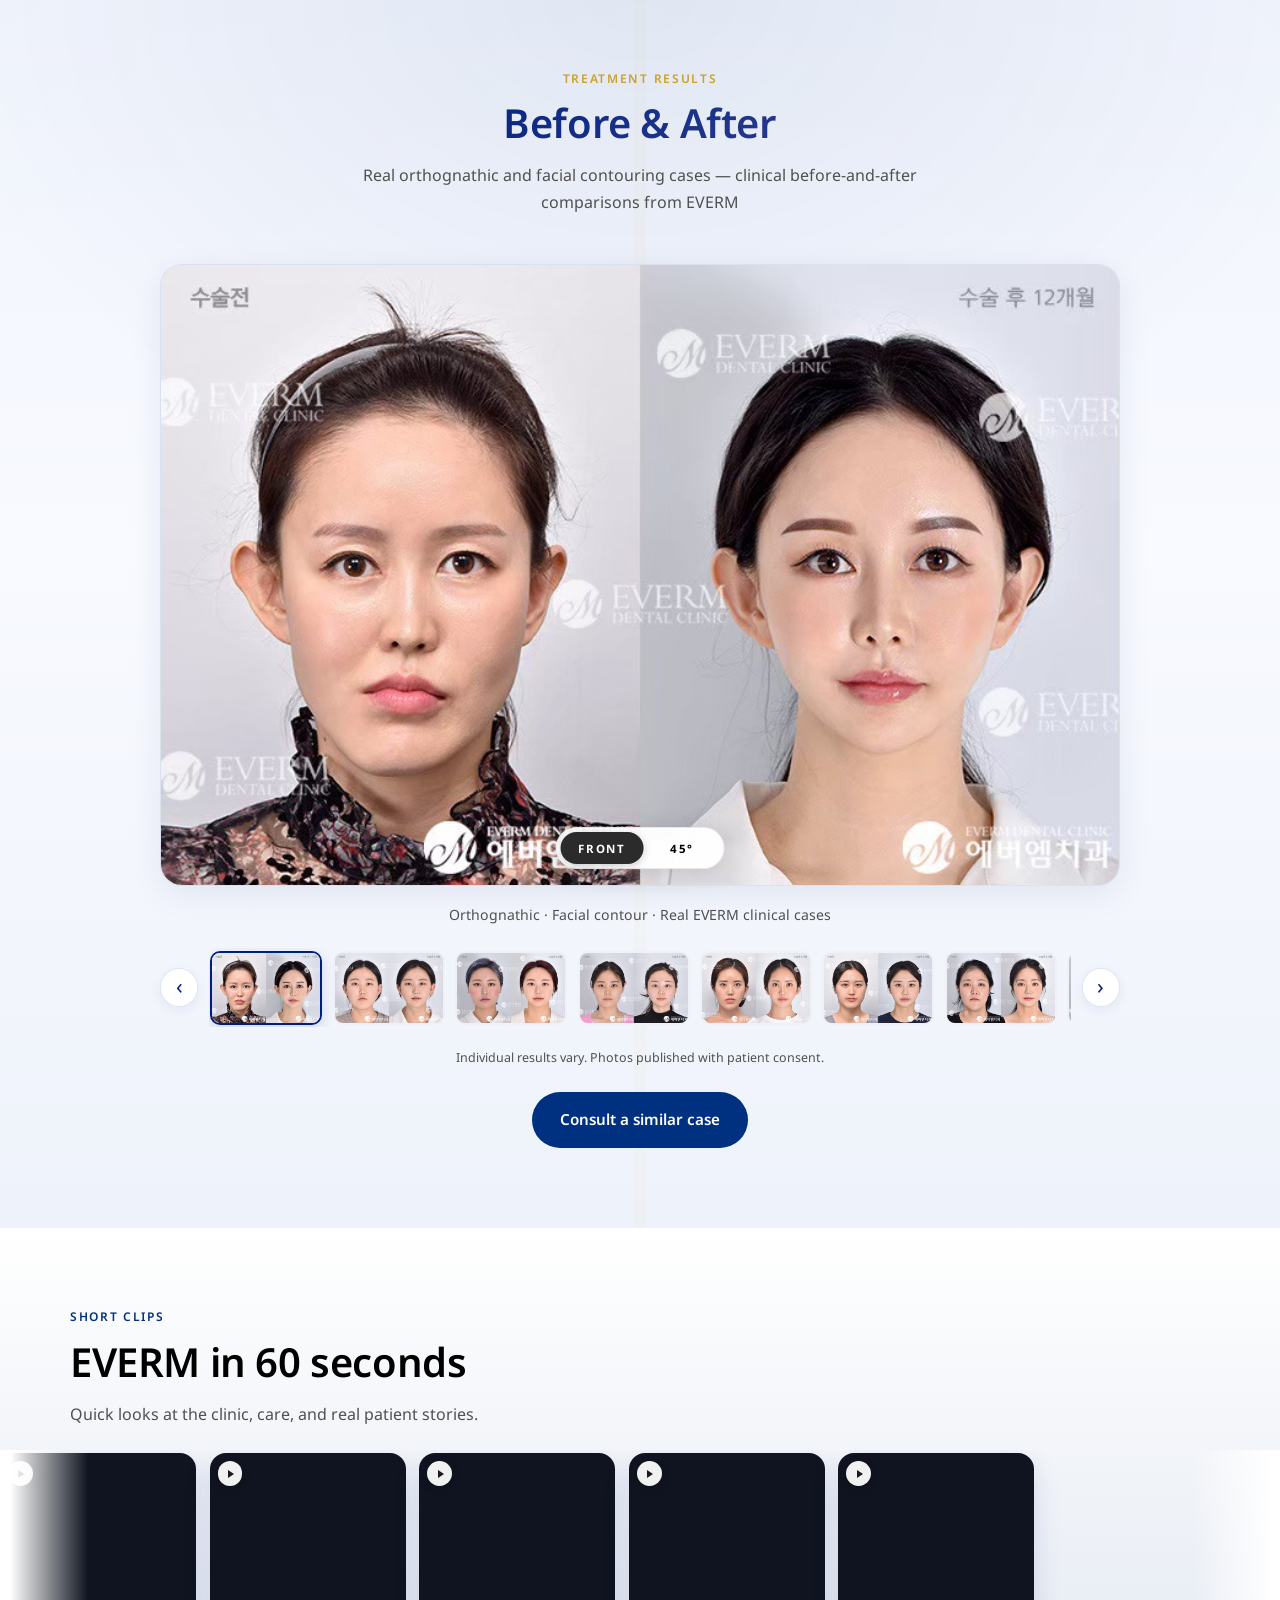
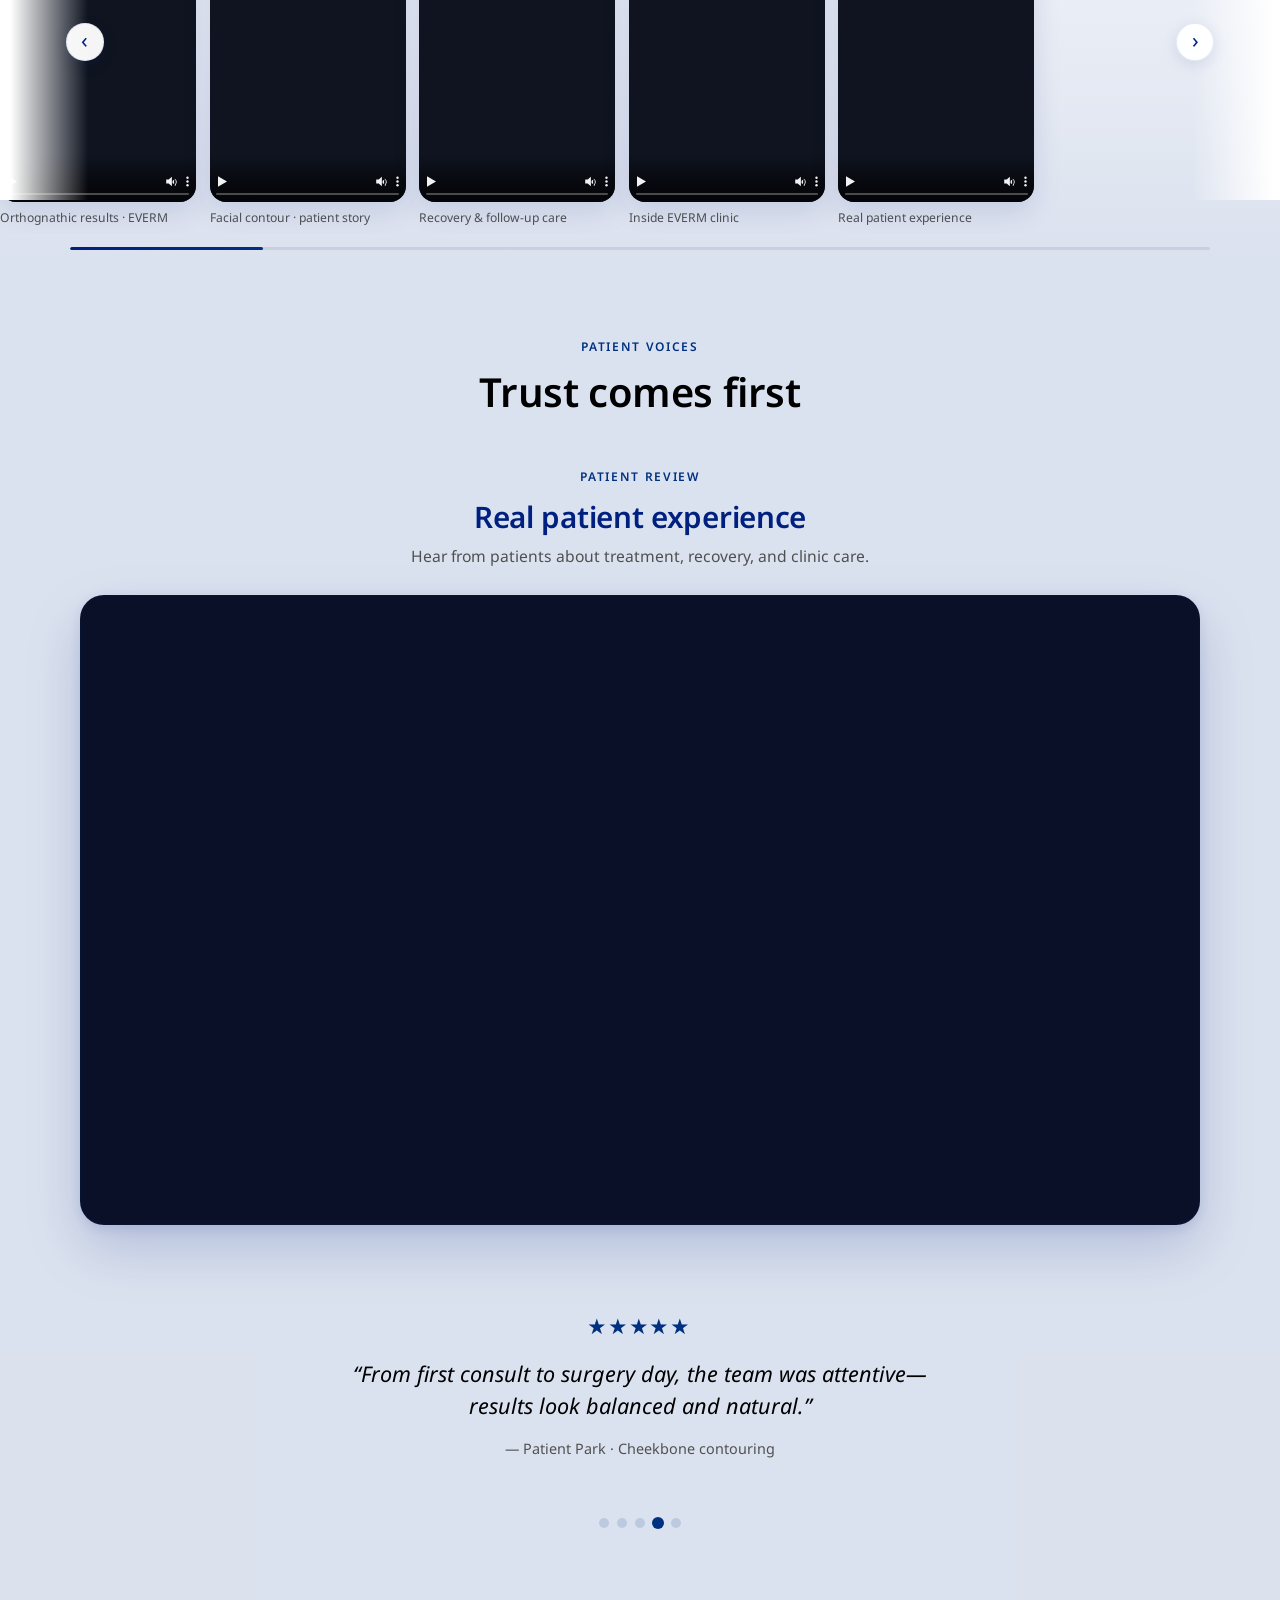
==== commit 392b6c1a: "Fix broken EVERM logos by using scalable hybrid SVG assets. Replace PNG img refs with inline vector " ====
--- a/index.html
+++ b/index.html
@@ -68,7 +68,7 @@
           decoding="async"
         />
         <span class="logo-collab__mark" aria-hidden="true">×</span>
-        <img src="images/logo.png" srcset="images/logo@2x.png 2x" alt="EVERM Surgery Clinic" class="logo-img" width="1000" height="333" decoding="async" />
+        <img src="images/logo.svg" alt="EVERM Surgery Clinic" class="logo-img" width="1000" height="333" decoding="async" />
       </a>
 
       <nav class="site-nav" id="site-nav" data-i18n-aria="nav_menu_aria" aria-label="เมนูหลัก">
@@ -81,7 +81,7 @@
               decoding="async"
             />
             <span class="logo-collab__mark" aria-hidden="true">×</span>
-            <img src="images/logo.png" srcset="images/logo@2x.png 2x" alt="EVERM Surgery Clinic" class="logo-img" width="1000" height="333" decoding="async" />
+            <img src="images/logo.svg" alt="EVERM Surgery Clinic" class="logo-img" width="1000" height="333" decoding="async" />
           </a>
         </div>
         <ul class="site-nav__list" id="site-nav-list">
@@ -1592,34 +1592,34 @@
                       <div class="contact-logo-marquee__pair">
                         <img src="images/logo-bluebridge.png" alt="" class="contact-logo-marquee__bbg" decoding="async" />
                         <span class="contact-logo-marquee__mark" aria-hidden="true">×</span>
-                        <img src="images/logo.png" srcset="images/logo@2x.png 2x" alt="" class="contact-logo-marquee__everm" decoding="async" />
+                        <img src="images/logo.svg" alt="" class="contact-logo-marquee__everm" decoding="async" />
                       </div>
                       <div class="contact-logo-marquee__pair">
                         <img src="images/logo-bluebridge.png" alt="" class="contact-logo-marquee__bbg" decoding="async" />
                         <span class="contact-logo-marquee__mark" aria-hidden="true">×</span>
-                        <img src="images/logo.png" srcset="images/logo@2x.png 2x" alt="" class="contact-logo-marquee__everm" decoding="async" />
+                        <img src="images/logo.svg" alt="" class="contact-logo-marquee__everm" decoding="async" />
                       </div>
                       <div class="contact-logo-marquee__pair">
                         <img src="images/logo-bluebridge.png" alt="" class="contact-logo-marquee__bbg" decoding="async" />
                         <span class="contact-logo-marquee__mark" aria-hidden="true">×</span>
-                        <img src="images/logo.png" srcset="images/logo@2x.png 2x" alt="" class="contact-logo-marquee__everm" decoding="async" />
+                        <img src="images/logo.svg" alt="" class="contact-logo-marquee__everm" decoding="async" />
                       </div>
                     </div>
                     <div class="contact-logo-marquee__group" aria-hidden="true">
                       <div class="contact-logo-marquee__pair">
                         <img src="images/logo-bluebridge.png" alt="" class="contact-logo-marquee__bbg" decoding="async" />
                         <span class="contact-logo-marquee__mark" aria-hidden="true">×</span>
-                        <img src="images/logo.png" srcset="images/logo@2x.png 2x" alt="" class="contact-logo-marquee__everm" decoding="async" />
+                        <img src="images/logo.svg" alt="" class="contact-logo-marquee__everm" decoding="async" />
                       </div>
                       <div class="contact-logo-marquee__pair">
                         <img src="images/logo-bluebridge.png" alt="" class="contact-logo-marquee__bbg" decoding="async" />
                         <span class="contact-logo-marquee__mark" aria-hidden="true">×</span>
-                        <img src="images/logo.png" srcset="images/logo@2x.png 2x" alt="" class="contact-logo-marquee__everm" decoding="async" />
+                        <img src="images/logo.svg" alt="" class="contact-logo-marquee__everm" decoding="async" />
                       </div>
                       <div class="contact-logo-marquee__pair">
                         <img src="images/logo-bluebridge.png" alt="" class="contact-logo-marquee__bbg" decoding="async" />
                         <span class="contact-logo-marquee__mark" aria-hidden="true">×</span>
-                        <img src="images/logo.png" srcset="images/logo@2x.png 2x" alt="" class="contact-logo-marquee__everm" decoding="async" />
+                        <img src="images/logo.svg" alt="" class="contact-logo-marquee__everm" decoding="async" />
                       </div>
                     </div>
                   </div>
@@ -1748,7 +1748,7 @@
     <div class="container footer-top">
       <div class="footer-brand-block">
         <a href="#top" class="logo logo-footer">
-          <img src="images/logo.png" srcset="images/logo@2x.png 2x" alt="EVERM Surgery Clinic" class="logo-img" width="1000" height="333" decoding="async" />
+          <img src="images/logo-footer.svg" alt="EVERM Surgery Clinic" class="logo-img" width="1000" height="333" decoding="async" />
         </a>
         <p class="footer-tagline" data-i18n="footer_tagline">ศัลยกรรมโครงหน้าและขากรรไกรเฉพาะทาง</p>
         <div class="footer-social">
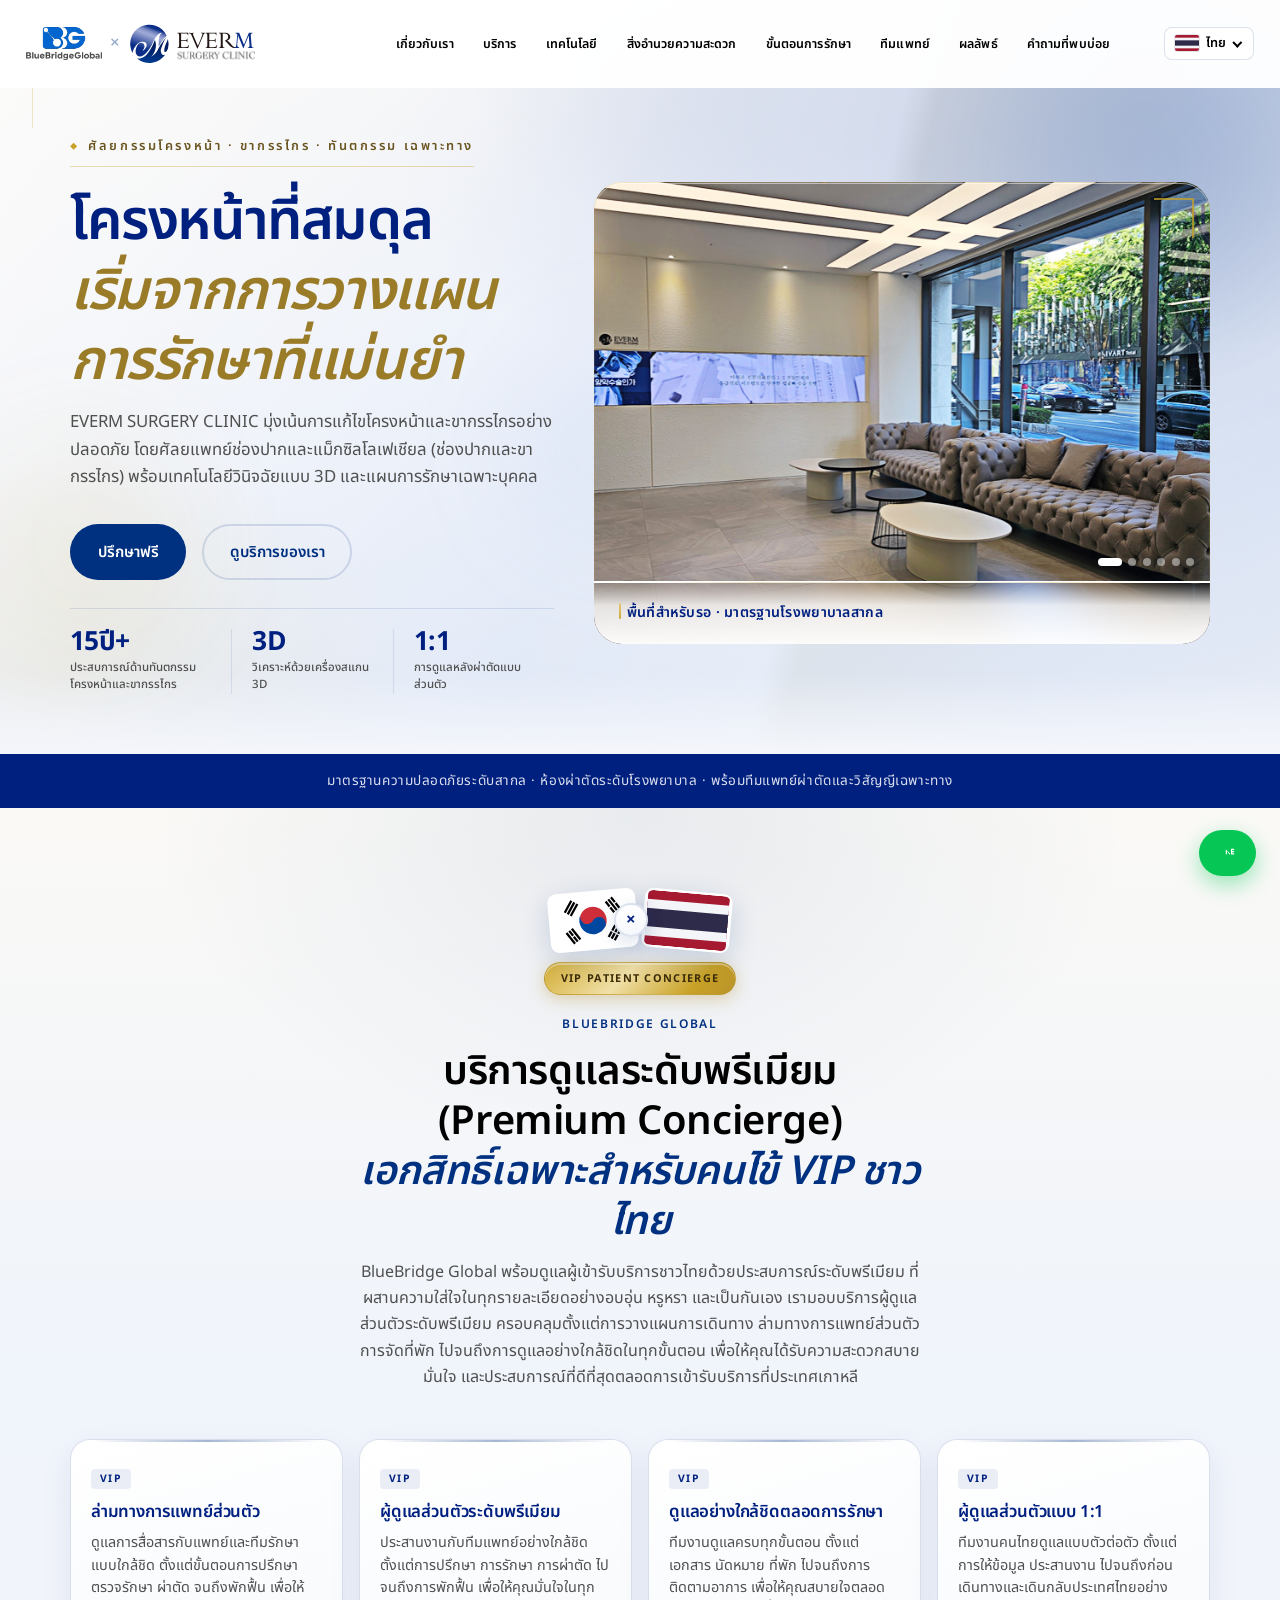
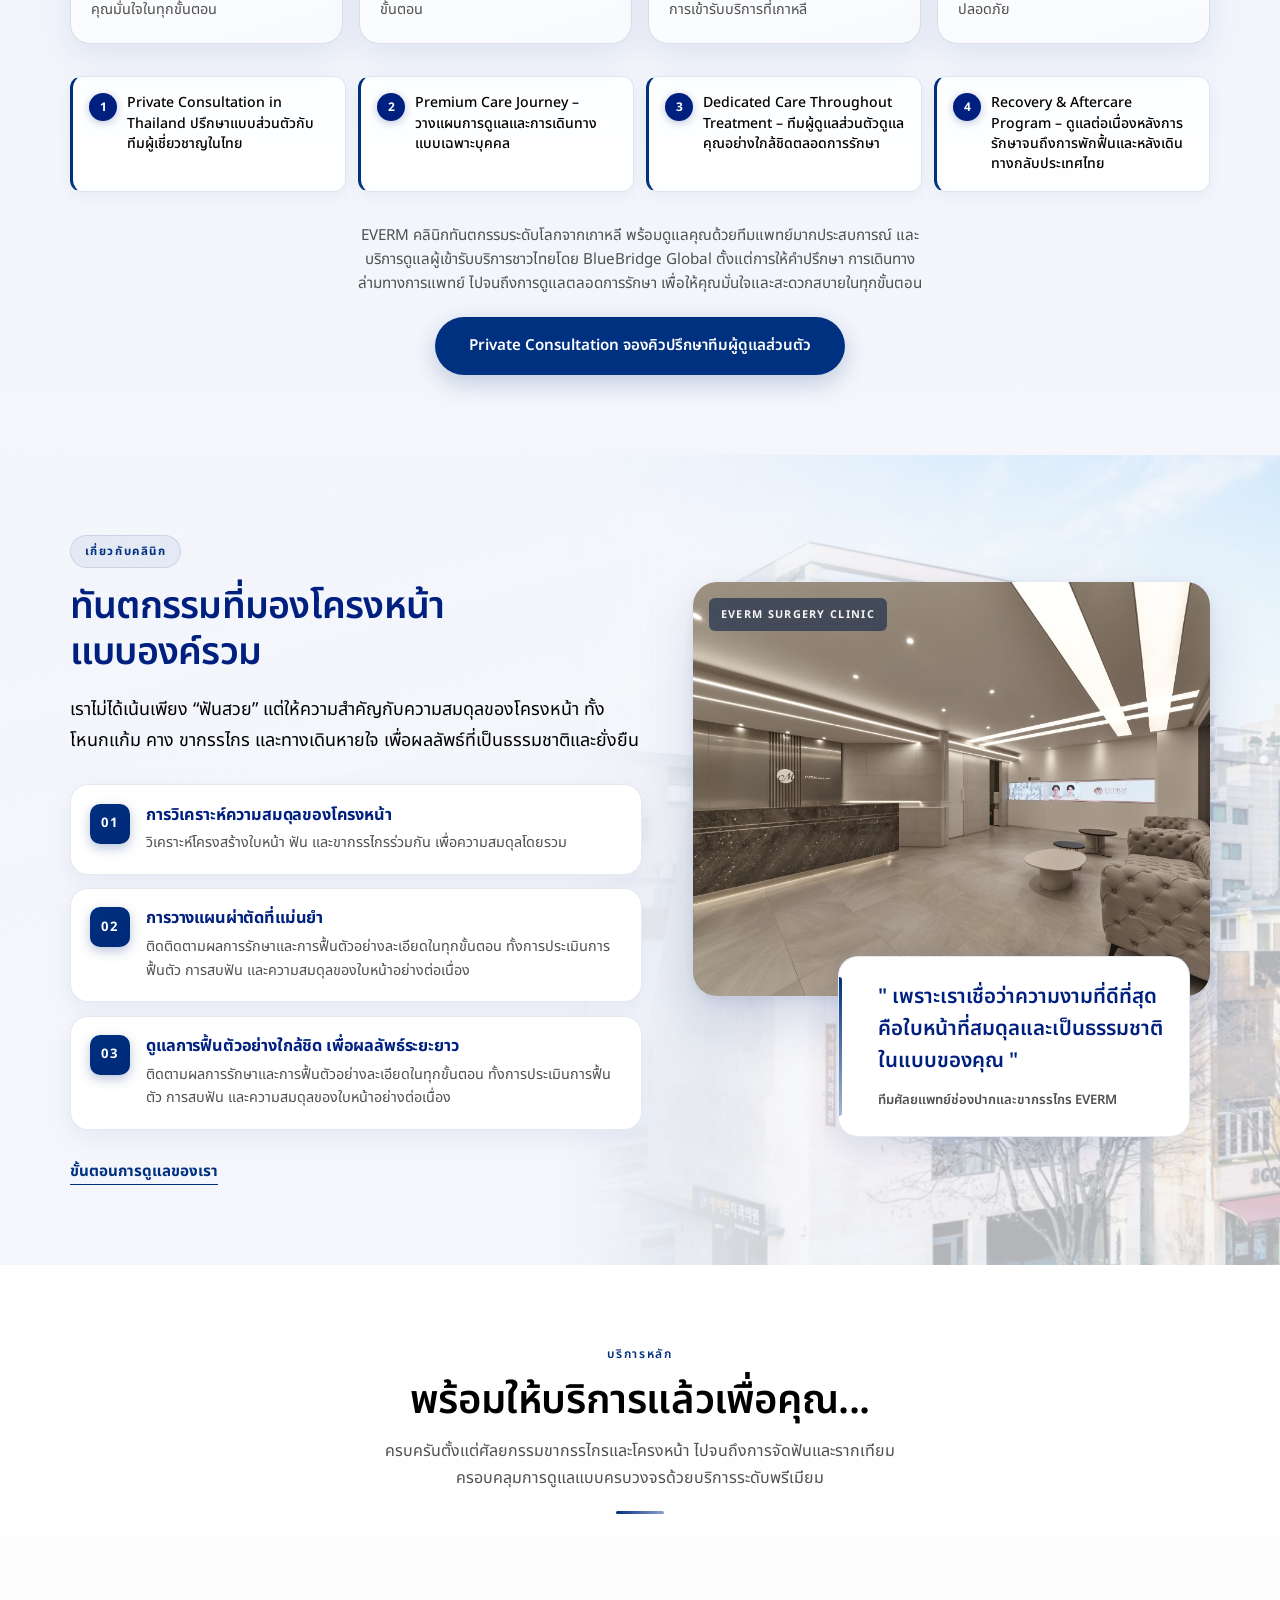
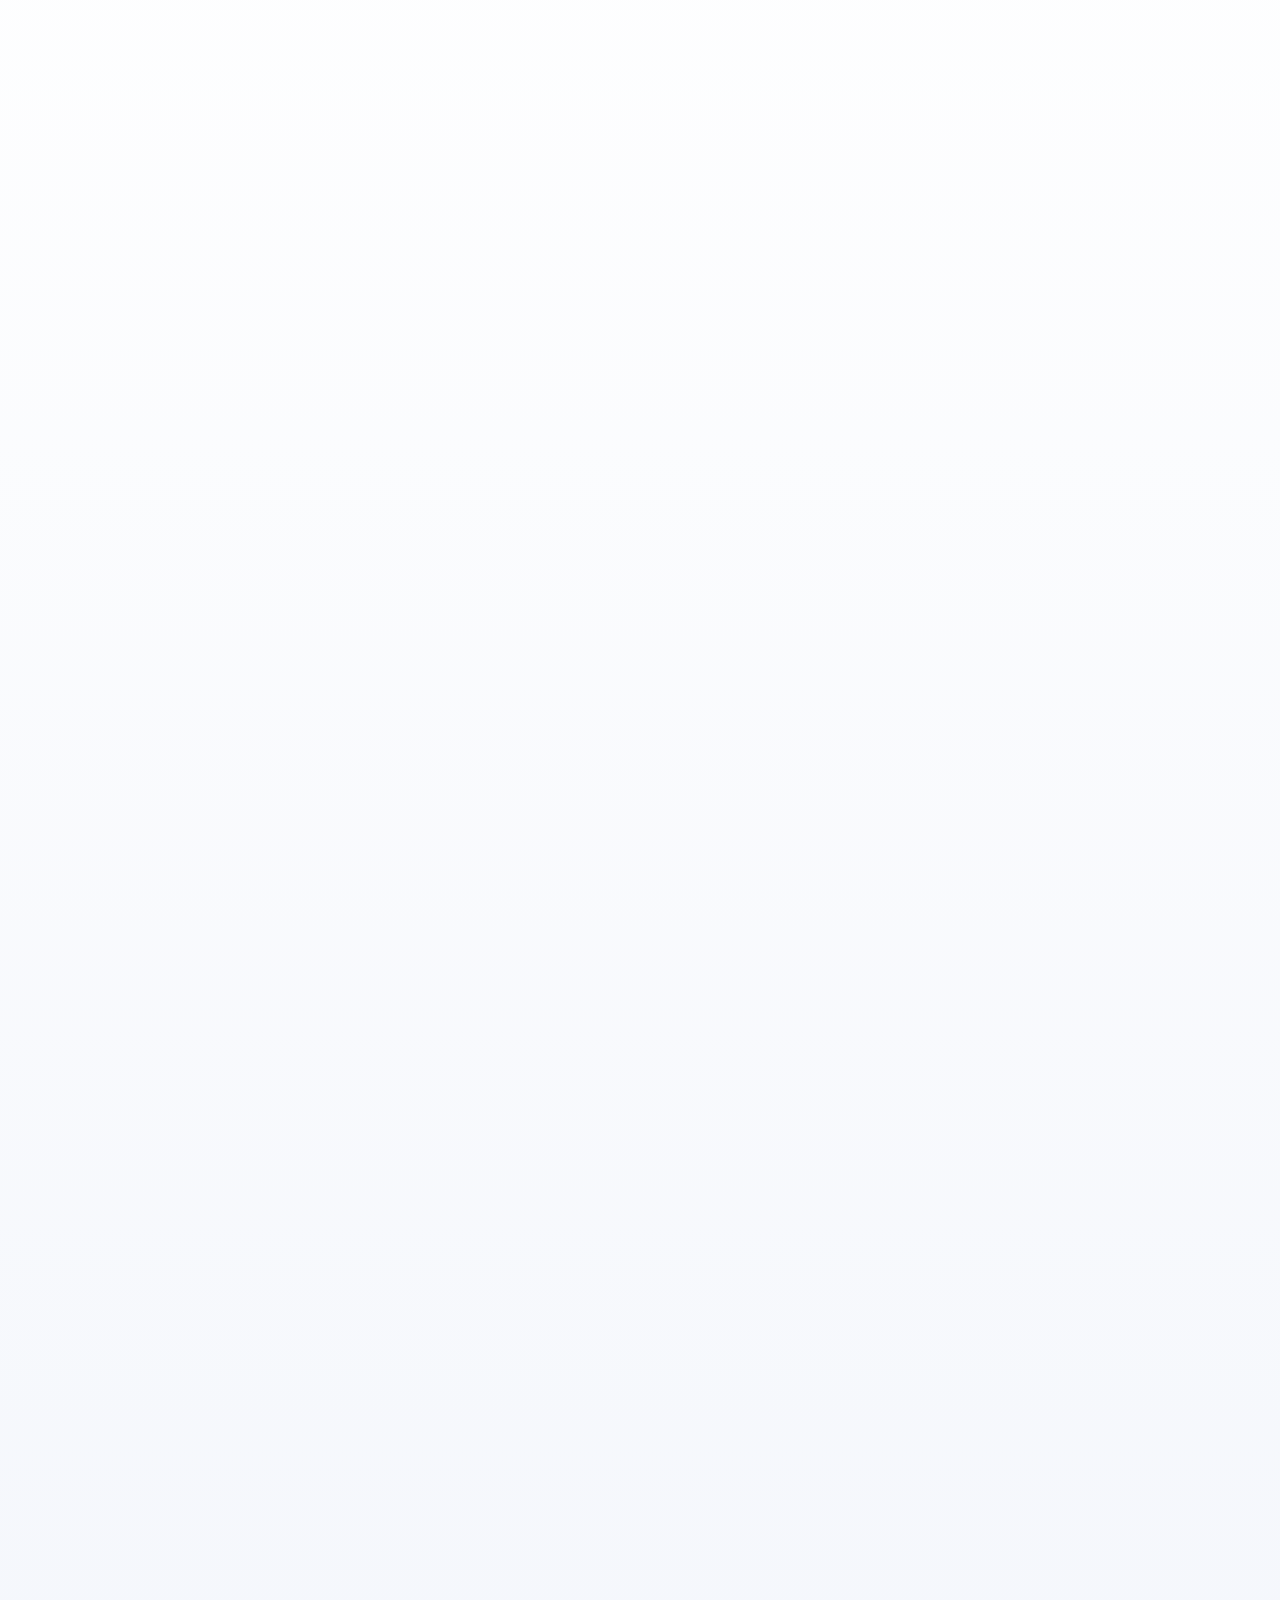
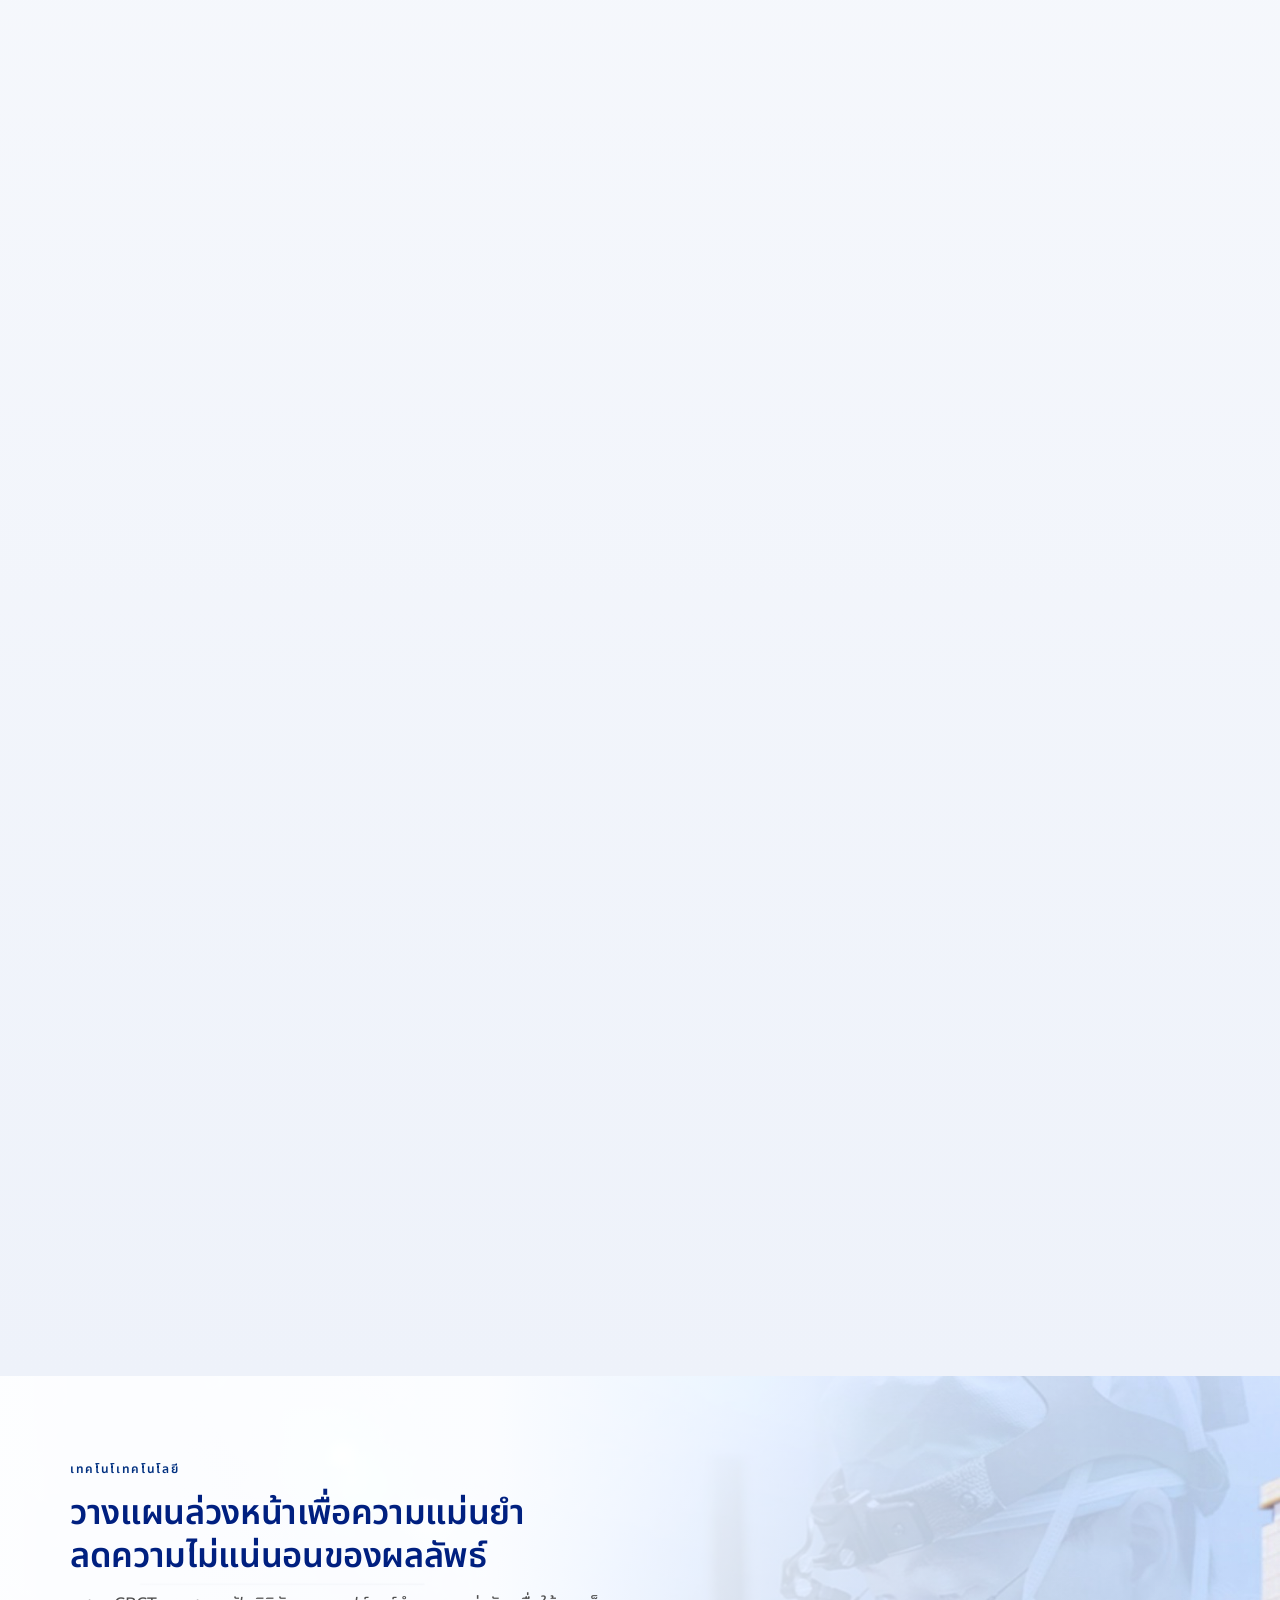
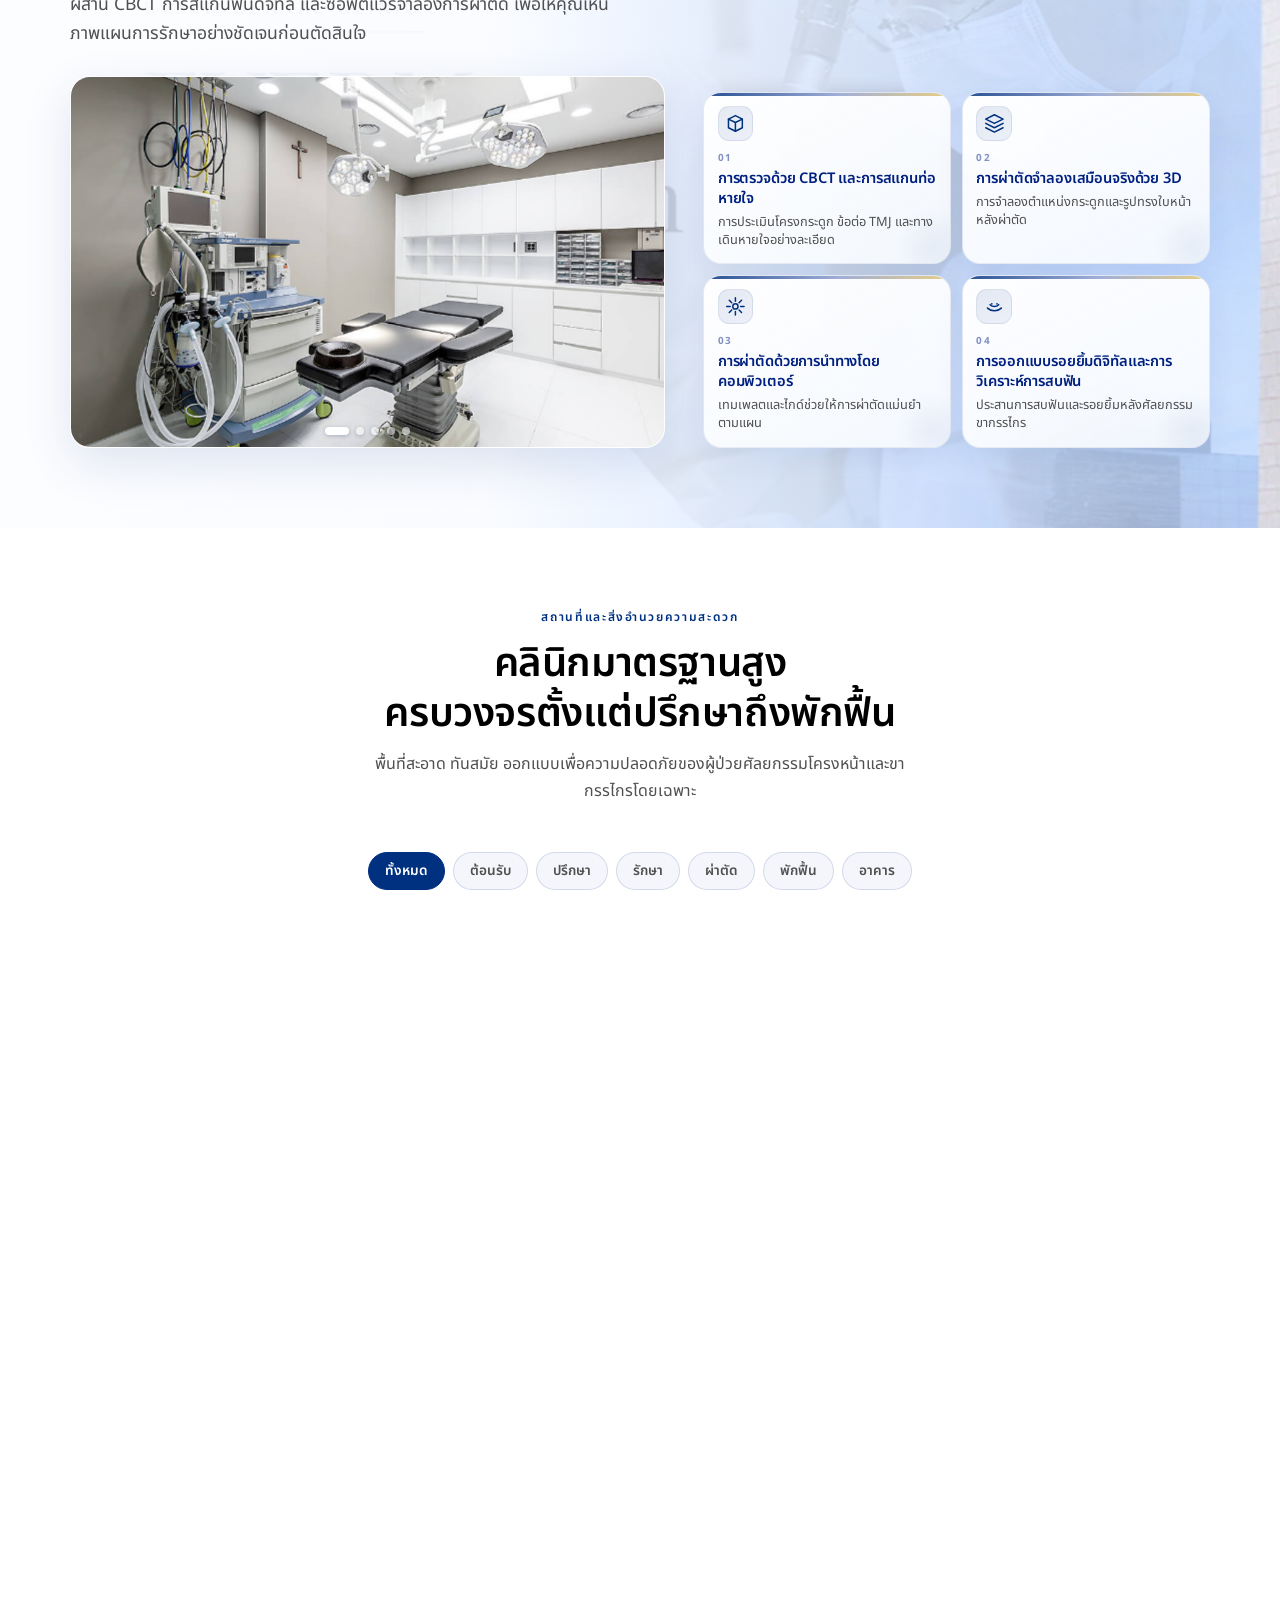
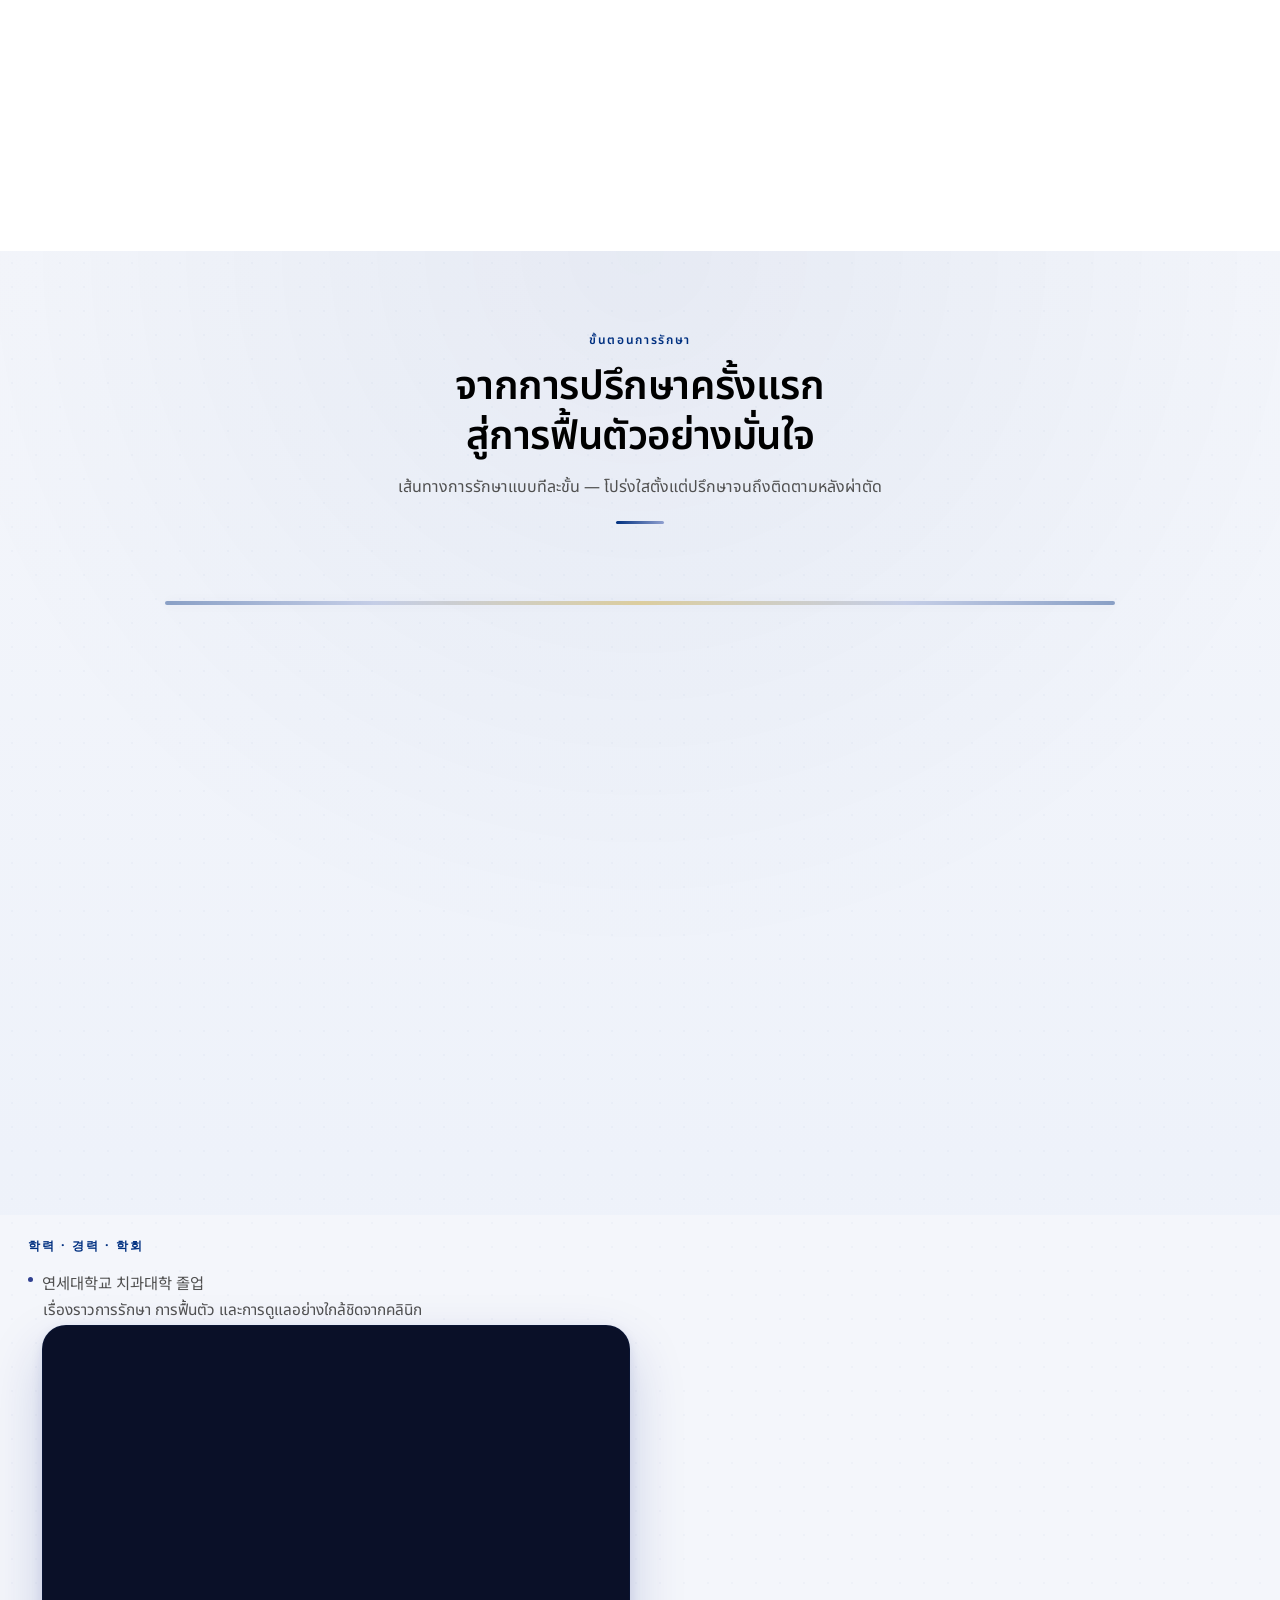
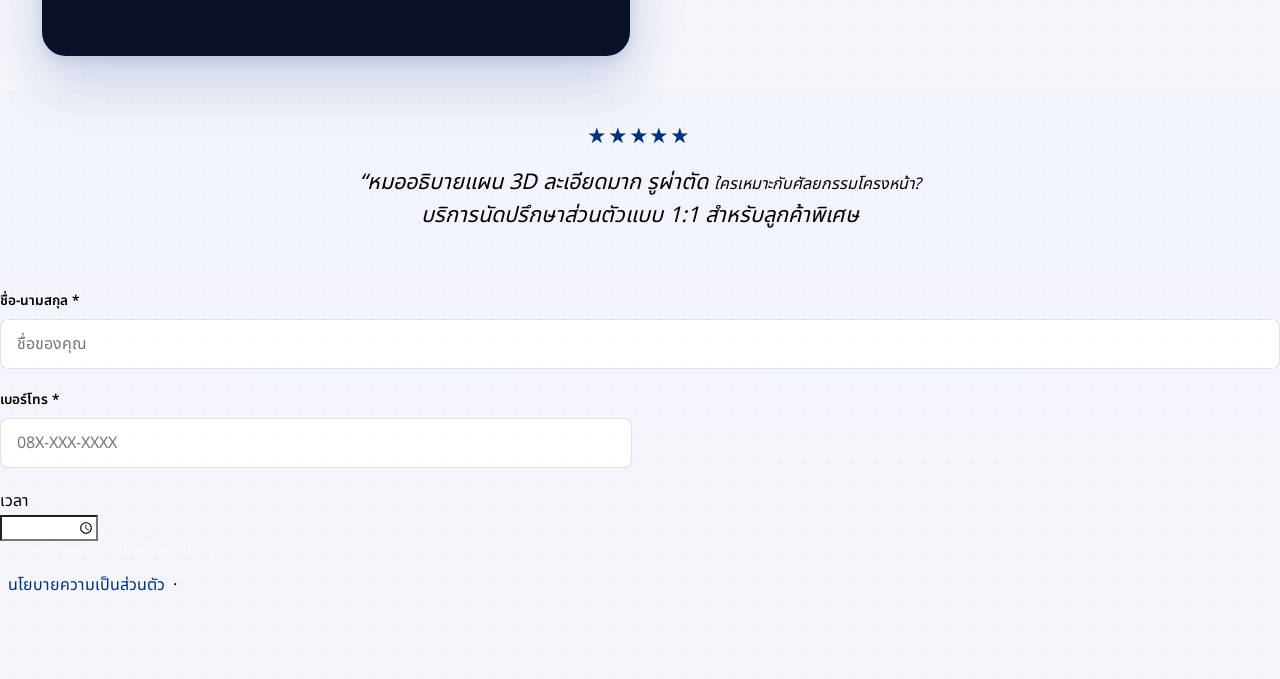
==== commit ffadc1c2: "Apply Thai copy corrections from Website Project spreadsheet. Update the th i18n pack and index fall" ====
--- a/index.html
+++ b/index.html
@@ -3,7 +3,7 @@
 <head>
   <meta charset="UTF-8" />
   <meta name="viewport" content="width=device-width, initial-scale=1.0" />
-  <meta name="description" content="คลินิก EVERM — ผู้เชี่ยวชาญศัลยกรรมโครงหน้าและขากรรไกร วางแผนผ่าตัด 3D และทีมแพทย์ผู้เชี่ยวชาญที่โซล เกาหลี" />
+  <meta name="description" content="EVERM — คลินิกศัลยกรรมโครงหน้าและขากรรไกรเฉพาะทาง โซล เกาหลี วิเคราะห์โครงสร้างใบหน้าและขากรรไกรด้วยเครื่องสแกน 3 มิติ" />
   <meta property="og:title" content="คลินิกศัลยกรรม EVERM | ศัลยกรรมโครงหน้าและขากรรไกร" />
   <meta property="og:description" content="คลินิก EVERM — ผู้เชี่ยวชาญศัลยกรรมโครงหน้าและขากรรไกร วางแผนผ่าตัด 3D และทีมแพทย์ผู้เชี่ยวชาญที่โซล เกาหลี" />
   <meta property="og:type" content="website" />
@@ -51,7 +51,7 @@
   <link rel="stylesheet" href="css/styles.css?v=20260613k" />
 </head>
 <body class="lang-th">
-  <a class="skip-link" href="#main" data-i18n="skip_link">ข้ามไปยังเนื้อหาหลัก</a>
+  <a class="skip-link" href="#main" data-i18n="skip_link">ข้าม</a>
 
   <header class="site-header" id="top">
     <div class="header-scroll-progress" aria-hidden="true">
@@ -60,7 +60,7 @@
     <div class="nav-backdrop" id="nav-backdrop" hidden aria-hidden="true"></div>
 
     <div class="header-inner">
-      <a href="#top" class="logo logo-collab" data-i18n-aria="logo_aria" aria-label="BlueBridge Global × EVERM Surgery Clinic">
+      <a href="#top" class="logo logo-collab" data-i18n-aria="logo_aria" aria-label="หน้าแรก EVERM SURGERY CLINIC">
         <img
           src="images/logo-bluebridge.png"
           alt="BlueBridge Global"
@@ -73,7 +73,7 @@
 
       <nav class="site-nav" id="site-nav" data-i18n-aria="nav_menu_aria" aria-label="เมนูหลัก">
         <div class="site-nav__brand">
-          <a href="#top" class="logo logo-collab site-nav__logo" data-i18n-aria="logo_aria" aria-label="BlueBridge Global × EVERM Surgery Clinic">
+          <a href="#top" class="logo logo-collab site-nav__logo" data-i18n-aria="logo_aria" aria-label="หน้าแรก EVERM SURGERY CLINIC">
             <img
               src="images/logo-bluebridge.png"
               alt="BlueBridge Global"
@@ -88,7 +88,7 @@
           <li><a class="nav-link" href="#about" data-i18n="nav_about">เกี่ยวกับเรา</a></li>
           <li><a class="nav-link" href="#services" data-i18n="nav_services">บริการ</a></li>
           <li><a class="nav-link" href="#technology" data-i18n="nav_technology">เทคโนโลยี</a></li>
-          <li><a class="nav-link" href="#facilities" data-i18n="nav_facilities">สถานที่</a></li>
+          <li><a class="nav-link" href="#facilities" data-i18n="nav_facilities">สิ่งอำนวยความสะดวก</a></li>
           <li><a class="nav-link" href="#process" data-i18n="nav_process">ขั้นตอนการรักษา</a></li>
           <li><a class="nav-link" href="#team" data-i18n="nav_team">ทีมแพทย์</a></li>
           <li><a class="nav-link" href="#cases" data-i18n="nav_results">ผลลัพธ์</a></li>
@@ -104,9 +104,7 @@
           aria-haspopup="listbox"
           aria-expanded="false"
           aria-controls="lang-dropdown-menu"
-          data-i18n-aria="lang_aria"
-          aria-label="เลือกภาษา"
-        >
+          data-i18n-aria="lang_aria" aria-label="เลือกภาษา">
           <span class="lang-flag lang-dropdown-flag" aria-hidden="true">
             <img src="images/flags/th.svg" alt="" width="22" height="15" decoding="async" />
           </span>
@@ -133,7 +131,7 @@
         </ul>
       </div>
 
-      <button class="nav-toggle" type="button" aria-expanded="false" aria-controls="site-nav" data-i18n-aria="nav_toggle" aria-label="เปิดเมนู">
+      <button class="nav-toggle" type="button" aria-expanded="false" aria-controls="site-nav" data-i18n-aria="nav_toggle" aria-label="เมนู">
         <span></span><span></span><span></span>
       </button>
     </div>
@@ -151,32 +149,25 @@
       </div>
       <div class="container hero-grid">
         <div class="hero-content">
-          <p class="eyebrow" data-i18n="hero_eyebrow">ศัลยกรรมโครงหน้า · ขากรรไกร · ทันตกรรมเฉพาะทาง</p>
-          <h1 id="hero-title" data-i18n-html="hero_title">
-            โครงหน้าที่สมดุล<br />
-            <em>เริ่มจากการวางแผนที่แม่นยำ</em>
-          </h1>
-          <p class="hero-lead" data-i18n="hero_lead">
-            EVERM Surgery Clinic มุ่งเน้นการแก้ไขโครงใบหน้าและขากรรไกรอย่างปลอดภัย
-            โดยทีมศัลยแพทย์ช่องปากและแม็กซิลโลเฟเชียล ผสานการวินิจฉัย 3D
-            และแผนการรักษาเฉพาะบุคคล
-          </p>
+          <p class="eyebrow" data-i18n="hero_eyebrow">ศัลยกรรมโครงหน้า · ขากรรไกร · ทันตกรรม เฉพาะทาง</p>
+          <h1 id="hero-title" data-i18n-html="hero_title">โครงหน้าที่สมดุล<br><em>เริ่มจากการวางแผนการรักษาที่แม่นยำ</em></h1>
+          <p class="hero-lead" data-i18n="hero_lead">EVERM SURGERY CLINIC มุ่งเน้นการแก้ไขโครงหน้าและขากรรไกรอย่างปลอดภัย โดยศัลยแพทย์ช่องปากและแม็กซิลโลเฟเชียล (ช่องปากและขากรรไกร) พร้อมเทคโนโลยีวินิจฉัยแบบ 3D และแผนการรักษาเฉพาะบุคคล</p>
           <div class="hero-actions">
-            <a class="btn btn-primary" href="#contact" data-i18n="hero_cta_primary">จองปรึกษาฟรี</a>
+            <a class="btn btn-primary" href="#contact" data-i18n="hero_cta_primary">ปรึกษาฟรี</a>
             <a class="btn btn-ghost" href="#services" data-i18n="hero_cta_secondary">ดูบริการของเรา</a>
           </div>
           <ul class="hero-stats" data-i18n-aria="hero_stats_aria" aria-label="จุดเด่นของคลินิก">
             <li class="hero-stat">
-              <p class="hero-stat__value" data-i18n="hero_stat1_value">15+</p>
-              <p class="hero-stat__label" data-i18n="hero_stat1_label">ประสบการณ์ศัลยกรรมช่องปาก</p>
+              <p class="hero-stat__value" data-i18n="hero_stat1_value">15ปี+</p>
+              <p class="hero-stat__label" data-i18n="hero_stat1_label">ประสบการณ์ด้านทันตกรรม โครงหน้าและขากรรไกร</p>
             </li>
             <li class="hero-stat">
               <p class="hero-stat__value" data-i18n="hero_stat2_value">3D</p>
-              <p class="hero-stat__label" data-i18n="hero_stat2_label">วางแผนก่อนผ่าตัด</p>
+              <p class="hero-stat__label" data-i18n="hero_stat2_label">วิเคราะห์ด้วยเครื่องสแกน 3D</p>
             </li>
             <li class="hero-stat">
               <p class="hero-stat__value" data-i18n="hero_stat3_value">1:1</p>
-              <p class="hero-stat__label" data-i18n="hero_stat3_label">ดูแลหลังผ่าตัด</p>
+              <p class="hero-stat__label" data-i18n="hero_stat3_label">การดูแลหลังผ่าตัดแบบส่วนตัว</p>
             </li>
           </ul>
         </div>
@@ -186,79 +177,78 @@
             id="hero-slider"
             role="region"
             data-i18n-aria="hero_slider_aria"
-            aria-label="ภาพคลินิก EVERM"
-            aria-live="polite"
-          >
+           
+            aria-live="polite" aria-label="ภายในคลินิก">
             <div class="hero-slide active">
               <img
                 src="images/clinic/hero/hero-01-waiting.png"
-                alt="ห้องรอและเลานจ์พรีเมียม"
+               
                 data-i18n-alt="hero_slide1_alt"
                 width="1200"
                 height="900"
                 loading="eager"
                 decoding="async"
-              />
+              / alt="ห้องรอและเลานจ์พรีเมียม">
             </div>
             <div class="hero-slide">
               <img
                 src="images/clinic/hero/hero-02-branding.png"
-                alt="EVERM SURGERY CLINIC ป้ายแบรนด์"
+               
                 data-i18n-alt="hero_slide2_alt"
                 width="1200"
                 height="900"
                 loading="lazy"
                 decoding="async"
-              />
+              / alt="ป้ายแบรนด์ EVERM SURGERY CLINIC">
             </div>
             <div class="hero-slide">
               <img
                 src="images/clinic/hero/hero-03-interior.png"
-                alt="ดีไซน์ภายในระดับพรีเมียม"
+               
                 data-i18n-alt="hero_slide3_alt"
                 width="1200"
                 height="900"
                 loading="lazy"
                 decoding="async"
-              />
+              / alt="การตกแต่งภายในระดับพรีเมียม">
             </div>
             <div class="hero-slide">
               <img
                 src="images/clinic/hero/hero-04-reception.png"
-                alt="โถงต้อนรับและเคาน์เตอร์"
+               
                 data-i18n-alt="hero_slide4_alt"
                 width="1200"
                 height="900"
                 loading="lazy"
                 decoding="async"
-              />
+              / alt="โถงต้อนรับและเคาน์เตอร์">
             </div>
             <div class="hero-slide">
               <img
                 src="images/clinic/hero/hero-05-exterior.png"
-                alt="อาคารคลินิก EVERM ย่านกังนัม"
+               
                 data-i18n-alt="hero_slide5_alt"
                 width="1200"
                 height="900"
                 loading="lazy"
                 decoding="async"
-              />
+              / alt="Clinic ใจกลางคังนัม">
             </div>
             <div class="hero-slide">
               <img
                 src="images/clinic/hero/hero-06-consultation.png"
-                alt="แพทย์อธิบายแผนการรักษา 3D ระหว่างปรึกษา"
+               
                 data-i18n-alt="hero_slide6_alt"
                 width="1200"
                 height="900"
                 loading="lazy"
                 decoding="async"
-              />
+              / alt="แพทย์อธิบายแผนการรักษาแบบ 3D ระหว่างการปรึกษา">
             </div>
             <div class="hero-slider-progress" aria-hidden="true">
               <span class="hero-slider-progress-bar" id="hero-progress-bar"></span>
             </div>
-            <div class="hero-slider-dots" role="tablist" data-i18n-aria="hero_dots_aria" aria-label="เลือกภาพ">
+            <div class="hero-slider-dots" role="tablist" data-i18n-aria="hero_dots_aria" aria-label="ภาพหลัก">
               <button type="button" class="active" aria-selected="true" data-i18n-aria="hero_dot1" aria-label="ภาพ 1"></button>
               <button type="button" aria-selected="false" data-i18n-aria="hero_dot2" aria-label="ภาพ 2"></button>
               <button type="button" aria-selected="false" data-i18n-aria="hero_dot3" aria-label="ภาพ 3"></button>
@@ -268,20 +258,20 @@
             </div>
           </div>
           <div class="hero-captions">
-            <p class="hero-photo-caption active" data-i18n="hero_slide1_caption">ห้องรอพรีเมียม · มาตรฐานโรงพยาบาล</p>
-            <p class="hero-photo-caption" data-i18n="hero_slide2_caption">EVERM SURGERY CLINIC · แบรนด์ระดับสากล</p>
-            <p class="hero-photo-caption" data-i18n="hero_slide3_caption">ดีไซน์ภายใน · ความสงบและหรูหรา</p>
+            <p class="hero-photo-caption active" data-i18n="hero_slide1_caption">พื้นที่สำหรับรอ · มาตรฐานโรงพยาบาลสากล</p>
+            <p class="hero-photo-caption" data-i18n="hero_slide2_caption">EVERM SURGERY CLINIC</p>
+            <p class="hero-photo-caption" data-i18n="hero_slide3_caption">ดีไซน์ · ความสงบและความหรูหรา</p>
             <p class="hero-photo-caption" data-i18n="hero_slide4_caption">โถงต้อนรับ · บริการครบวงจร</p>
-            <p class="hero-photo-caption" data-i18n="hero_slide5_caption">คลินิกย่านกังนัม · เดินทางสะดวก</p>
-            <p class="hero-photo-caption" data-i18n="hero_slide6_caption">ปรึกษาโดยศัลยแพทย์เฉพาะทาง · วางแผน 3D อย่างละเอียด</p>
+            <p class="hero-photo-caption" data-i18n="hero_slide5_caption">ตั้งอยู่ในย่านคังนัม เดินทางสะดวก</p>
+            <p class="hero-photo-caption" data-i18n="hero_slide6_caption">ปรึกษาโดยศัลยแพทย์เฉพาะทาง · วิเคราะห์แบบ 3D อย่างละเอียด</p>
           </div>
         </figure>
       </div>
     </section>
 
-    <section class="trust-bar" data-i18n-aria="trust_aria" aria-label="พันธมิตรและมาตรฐาน">
+    <section class="trust-bar" data-i18n-aria="trust_aria" aria-label="พันธมิตรและมาตรฐานการรักษา">
       <div class="container trust-inner">
-        <p data-i18n="trust_bar">มาตรฐานสากล · ห้องผ่าตัดมาตรฐานโรงพยาบาล · ทีมวิสัญญีและพยาบาลเฉพาะทาง</p>
+        <p data-i18n="trust_bar">มาตรฐานความปลอดภัยระดับสากล · ห้องผ่าตัดระดับโรงพยาบาล · พร้อมทีมแพทย์ผ่าตัดและวิสัญญีเฉพาะทาง</p>
       </div>
     </section>
 
@@ -292,9 +282,8 @@
             <div
               class="partner-care__flags"
               data-i18n-aria="bbg_flags_aria"
-              aria-label="Korea and Thailand medical partnership"
-              role="img"
-            >
+             
+              role="img" aria-label="ความร่วมมือทางการแพทย์ระหว่างเกาหลีและไทย">
               <span class="partner-care__flag partner-care__flag--kr">
                 <img src="images/flags/kr.svg" alt="" width="120" height="80" decoding="async" fetchpriority="high" />
               </span>
@@ -306,61 +295,59 @@
             <p class="partner-care__badge" data-i18n="bbg_badge">VIP Patient Concierge</p>
           </div>
           <p class="section-label" data-i18n="bbg_label">BlueBridge Global</p>
-          <h2 id="partner-care-title" data-i18n-html="bbg_title">
-            บริการ VIP สำหรับผู้ป่วยไทย<br /><em>คอนเซียร์จส่วนตัวครบวงจร</em>
-          </h2>
-          <p class="section-desc partner-care__lead" data-i18n="bbg_lead">
-            BlueBridge Global ออกแบบเส้นทางผ่าตัดที่เกาหลีแบบส่วนตัว — ล่ามเวชระหว่างรักษา คอนเซียร์จเดินทาง ที่พัก และการดูแลตลอดทางจากไทยสู่ EVERM
-          </p>
+          <h2 id="partner-care-title" data-i18n-html="bbg_title">บริการดูแลระดับพรีเมียม (Premium Concierge) <br><em> เอกสิทธิ์เฉพาะสำหรับคนไข้ VIP ชาวไทย</em></h2>
+          <p class="section-desc partner-care__lead" data-i18n="bbg_lead">BlueBridge Global พร้อมดูแลผู้เข้ารับบริการชาวไทยด้วยประสบการณ์ระดับพรีเมียม ที่ผสานความใส่ใจในทุกรายละเอียดอย่างอบอุ่น หรูหรา และเป็นกันเอง
+
+เรามอบบริการผู้ดูแลส่วนตัวระดับพรีเมียม ครอบคลุมตั้งแต่การวางแผนการเดินทาง ล่ามทางการแพทย์ส่วนตัว การจัดที่พัก ไปจนถึงการดูแลอย่างใกล้ชิดในทุกขั้นตอน
+
+เพื่อให้คุณได้รับความสะดวกสบาย มั่นใจ และประสบการณ์ที่ดีที่สุดตลอดการเข้ารับบริการที่ประเทศเกาหลี</p>
         </header>
 
         <ul class="partner-care__grid">
           <li class="partner-care__card">
             <span class="partner-care__icon" aria-hidden="true">VIP</span>
-            <h3 data-i18n="bbg_s1_title">ล่ามเวชระดับ VIP</h3>
-            <p data-i18n="bbg_s1_desc">ล่ามเฉพาะท่าน ดูแลตั้งแต่ปรึกษา ตรวจ ผ่าตัด จนถึงพักฟื้น — สื่อสารกับแพทย์อย่างเป็นส่วนตัว</p>
+            <h3 data-i18n="bbg_s1_title">ล่ามทางการแพทย์ส่วนตัว</h3>
+            <p data-i18n="bbg_s1_desc">ดูแลการสื่อสารกับแพทย์และทีมรักษาแบบใกล้ชิด ตั้งแต่ขั้นตอนการปรึกษา ตรวจรักษา ผ่าตัด จนถึงพักฟื้น เพื่อให้คุณมั่นใจในทุกขั้นตอน</p>
           </li>
           <li class="partner-care__card">
             <span class="partner-care__icon" aria-hidden="true">VIP</span>
-            <h3 data-i18n="bbg_s2_title">คอนเซียร์จส่วนตัว</h3>
-            <p data-i18n="bbg_s2_desc">จองตั๋ว ที่พักระดับพรีเมียม รับที่สนามบิน และพาไป EVERM — จัดทริปตามสไตล์ของคุณ</p>
+            <h3 data-i18n="bbg_s2_title">ผู้ดูแลส่วนตัวระดับพรีเมียม</h3>
+            <p data-i18n="bbg_s2_desc">ประสานงานกับทีมแพทย์อย่างใกล้ชิด ตั้งแต่การปรึกษา การรักษา การผ่าตัด ไปจนถึงการพักฟื้น เพื่อให้คุณมั่นใจในทุกขั้นตอน</p>
           </li>
           <li class="partner-care__card">
             <span class="partner-care__icon" aria-hidden="true">VIP</span>
-            <h3 data-i18n="bbg_s3_title">ดูแล VIP ตลอดการผ่าตัด</h3>
-            <p data-i18n="bbg_s3_desc">ผู้จัดการส่วนตัวดูแลเอกสาร วันเข้ารับการรักษา ห้องพักฟื้น และติดตามหลังกลับไทย</p>
+            <h3 data-i18n="bbg_s3_title">ดูแลอย่างใกล้ชิดตลอดการรักษา</h3>
+            <p data-i18n="bbg_s3_desc">ทีมงานดูแลครบทุกขั้นตอน ตั้งแต่เอกสาร นัดหมาย ที่พัก ไปจนถึงการติดตามอาการ เพื่อให้คุณสบายใจตลอดการเข้ารับบริการที่เกาหลี</p>
           </li>
           <li class="partner-care__card">
             <span class="partner-care__icon" aria-hidden="true">VIP</span>
-            <h3 data-i18n="bbg_s4_title">ผู้ประสานงาน 1:1</h3>
-            <p data-i18n="bbg_s4_desc">ทีมไทยพร้อมตอบทุกคำถาม ประสาน EVERM และครอบครัว — บริการแบบส่วนตัวตลอดเส้นทาง</p>
+            <h3 data-i18n="bbg_s4_title">ผู้ดูแลส่วนตัวแบบ 1:1</h3>
+            <p data-i18n="bbg_s4_desc">ทีมงานคนไทยดูแลแบบตัวต่อตัว ตั้งแต่การให้ข้อมูล ประสานงาน ไปจนถึงก่อนเดินทางและเดินกลับประเทศไทยอย่างปลอดภัย</p>
           </li>
         </ul>
 
-        <ol class="partner-care__steps" data-i18n-aria="bbg_steps_aria" aria-label="ขั้นตอนการดูแล">
+        <ol class="partner-care__steps" data-i18n-aria="bbg_steps_aria" aria-label="ขั้นตอน VIP">
           <li>
             <span class="partner-care__step-num" aria-hidden="true">1</span>
-            <span data-i18n="bbg_step1">ปรึกษา VIP ในไทย (ส่วนตัว)</span>
+            <span data-i18n="bbg_step1">Private Consultation in Thailand ปรึกษาแบบส่วนตัวกับทีมผู้เชี่ยวชาญในไทย</span>
           </li>
           <li>
             <span class="partner-care__step-num" aria-hidden="true">2</span>
-            <span data-i18n="bbg_step2">ออกแบบทริปและเดินทางแบบพรีเมียม</span>
+            <span data-i18n="bbg_step2">Premium Care Journey – วางแผนการดูแลและการเดินทางแบบเฉพาะบุคคล</span>
           </li>
           <li>
             <span class="partner-care__step-num" aria-hidden="true">3</span>
-            <span data-i18n="bbg_step3">ผ่าตัด EVERM + ทีม VIP ดูแลตลอด</span>
+            <span data-i18n="bbg_step3">Dedicated Care Throughout Treatment – ทีมผู้ดูแลส่วนตัวดูแลคุณอย่างใกล้ชิดตลอดการรักษา</span>
           </li>
           <li>
             <span class="partner-care__step-num" aria-hidden="true">4</span>
-            <span data-i18n="bbg_step4">ฟื้นตัว กลับไทย และติดตาม VIP</span>
+            <span data-i18n="bbg_step4">Recovery & Aftercare Program – ดูแลต่อเนื่องหลังการรักษาจนถึงการพักฟื้นและหลังเดินทางกลับประเทศไทย</span>
           </li>
         </ol>
 
         <div class="partner-care__cta">
-          <p class="partner-care__note" data-i18n="bbg_note">
-            ศัลยกรรมระดับโลกที่ EVERM — บริการ VIP Concierge จาก BlueBridge Global จองปรึกษาแบบส่วนตัวได้เลย
-          </p>
-          <a class="btn btn-primary" href="#contact" data-i18n="bbg_cta">จอง VIP Consultation</a>
+          <p class="partner-care__note" data-i18n="bbg_note">EVERM คลินิกทันตกรรมระดับโลกจากเกาหลี พร้อมดูแลคุณด้วยทีมแพทย์มากประสบการณ์ และบริการดูแลผู้เข้ารับบริการชาวไทยโดย BlueBridge Global ตั้งแต่การให้คำปรึกษา การเดินทาง ล่ามทางการแพทย์ ไปจนถึงการดูแลตลอดการรักษา เพื่อให้คุณมั่นใจและสะดวกสบายในทุกขั้นตอน</p>
+          <a class="btn btn-primary" href="#contact" data-i18n="bbg_cta">Private Consultation จองคิวปรึกษาทีมผู้ดูแลส่วนตัว</a>
         </div>
       </div>
     </section>
@@ -370,55 +357,50 @@
         <div class="about-grid">
           <div class="about-content">
             <p class="about-eyebrow" data-i18n="about_label">เกี่ยวกับคลินิก</p>
-            <h2 id="about-title" data-i18n-html="about_title">ทันตกรรมที่มองโครงหน้า<br />เป็นภาพรวมเดียว</h2>
-            <p class="about-lead" data-i18n="about_lead">
-              เราไม่ได้มองเพียงแค่ “ฟันสวย” แต่ให้ความสำคัญกับสมดุลของโหนกแก้ม คาง ขากรรไกร
-              และท่อหายใจ เพื่อผลลัพธ์ที่ดูเป็นธรรมชาติและใช้งานได้จริงในระยะยาว
-            </p>
+            <h2 id="about-title" data-i18n-html="about_title">ทันตกรรมที่มองโครงหน้า<br>แบบองค์รวม</h2>
+            <p class="about-lead" data-i18n="about_lead">เราไม่ได้เน้นเพียง “ฟันสวย” แต่ให้ความสำคัญกับความสมดุลของโครงหน้า ทั้งโหนกแก้ม คาง ขากรรไกร และทางเดินหายใจ เพื่อผลลัพธ์ที่เป็นธรรมชาติและยั่งยืน</p>
             <ul class="about-features">
               <li class="about-feature">
                 <span class="about-feature__num" aria-hidden="true">01</span>
                 <div class="about-feature__body">
-                  <h3 data-i18n="feat1_title">Integrated Facial Analysis</h3>
-                  <p data-i18n="feat1_desc">วิเคราะห์โครงสร้างใบหน้า ฟัน และข้อต่อขากรรไกรร่วมกัน ไม่แยกส่วน</p>
+                  <h3 data-i18n="feat1_title">การวิเคราะห์ความสมดุลของโครงหน้า</h3>
+                  <p data-i18n="feat1_desc">วิเคราะห์โครงสร้างใบหน้า ฟัน และขากรรไกรร่วมกัน เพื่อความสมดุลโดยรวม</p>
                 </div>
               </li>
               <li class="about-feature">
                 <span class="about-feature__num" aria-hidden="true">02</span>
                 <div class="about-feature__body">
-                  <h3 data-i18n="feat2_title">Precision Surgical Planning</h3>
-                  <p data-i18n="feat2_desc">ออกแบบการผ่าตัดด้วยซอฟต์แวร์ 3D และเทมเพลตผ่าตัดแบบคอมพิวเตอร์</p>
+                  <h3 data-i18n="feat2_title">การวางแผนผ่าตัดที่แม่นยำ</h3>
+                  <p data-i18n="feat2_desc">ติดติดตามผลการรักษาและการฟื้นตัวอย่างละเอียดในทุกขั้นตอน ทั้งการประเมินการฟื้นตัว การสบฟัน และความสมดุลของใบหน้าอย่างต่อเนื่อง</p>
                 </div>
               </li>
               <li class="about-feature">
                 <span class="about-feature__num" aria-hidden="true">03</span>
                 <div class="about-feature__body">
-                  <h3 data-i18n="feat3_title">Holistic Recovery Care</h3>
-                  <p data-i18n="feat3_desc">ติดตามอาการบวม การสบฟัน และการฟื้นตัวอย่างใกล้ชิดหลังผ่าตัด</p>
+                  <h3 data-i18n="feat3_title">ดูแลการฟื้นตัวอย่างใกล้ชิด เพื่อผลลัพธ์ระยะยาว</h3>
+                  <p data-i18n="feat3_desc">ติดตามผลการรักษาและการฟื้นตัวอย่างละเอียดในทุกขั้นตอน ทั้งการประเมินการฟื้นตัว การสบฟัน และความสมดุลของใบหน้าอย่างต่อเนื่อง</p>
                 </div>
               </li>
             </ul>
-            <a class="about-cta text-link" href="#process" data-i18n="about_link">ดูขั้นตอนการดูแล →</a>
+            <a class="about-cta text-link" href="#process" data-i18n="about_link">ขั้นตอนการดูแลของเรา</a>
           </div>
           <div class="about-visual">
             <figure class="about-visual__frame">
               <img
                 src="images/clinic/facilities/fac-02-lobby.png"
-                alt="병원 로비"
+               
                 data-i18n-alt="about_img_alt"
                 class="about-photo"
                 width="1200"
                 height="800"
                 loading="lazy"
                 decoding="async"
-              />
+              / alt="ล็อบบี้คลินิก EVERM">
               <figcaption class="about-visual__badge" data-i18n="about_visual_badge">EVERM Surgery Clinic</figcaption>
             </figure>
             <aside class="about-quote" aria-label="Clinic philosophy">
-              <blockquote data-i18n="about_quote">
-                “เป้าหมายของเราคือใบหน้าที่กลมกลืนกับบุคลิกภาพของคุณ ไม่ใช่แค่เปลี่ยนรูปทรง”
-              </blockquote>
-              <cite data-i18n="about_cite">— ทีมศัลยแพทย์ช่องปาก EVERM</cite>
+              <blockquote data-i18n="about_quote">" เพราะเราเชื่อว่าความงามที่ดีที่สุด คือใบหน้าที่สมดุลและเป็นธรรมชาติในแบบของคุณ "</blockquote>
+              <cite data-i18n="about_cite">ทีมศัลยแพทย์ช่องปากและขากรรไกร EVERM</cite>
             </aside>
           </div>
         </div>
@@ -429,17 +411,15 @@
       <div class="container">
         <div class="section-head center services-head">
           <p class="section-label" data-i18n="services_label">บริการหลัก</p>
-          <h2 id="services-title" data-i18n="services_title">ศัลยกรรมโครงหน้าและขากรรไกร</h2>
-          <p class="section-desc" data-i18n="services_desc">ครอบคลุมตั้งแต่การปรึกษา วางแผน 3D ไปจนถึงการผ่าตัดและติดตามผล</p>
+          <h2 id="services-title" data-i18n="services_title">พร้อมให้บริการแล้วเพื่อคุณ...</h2>
+          <p class="section-desc" data-i18n="services_desc">ครบครันตั้งแต่ศัลยกรรมขากรรไกรและโครงหน้า ไปจนถึงการจัดฟันและรากเทียม ครอบคลุมการดูแลแบบครบวงจรด้วยบริการระดับพรีเมียม</p>
         </div>
 
         <div
           class="treatments-carousel"
           id="treatments-carousel"
           aria-roledescription="carousel"
-          data-i18n-aria="treatments_carousel_aria"
-          aria-label="주요 진료"
-        >
+          data-i18n-aria="treatments_carousel_aria" aria-label="การ์ดบริการหลัก">
           <div class="treatments-carousel__viewport" id="treatments-viewport" tabindex="0">
             <div class="treatments-grid" id="treatments-track">
           <article class="treatment-card treatment-card--featured reveal">
@@ -447,25 +427,25 @@
               <img
                 class="treatment-card__img"
                 src="images/services/orthognathic.png"
-                alt="양악수술 3D 시뮬레이션"
+               
                 data-i18n-alt="svc1_img_alt"
                 width="600"
                 height="600"
                 loading="lazy"
                 decoding="async"
-              />
+              / alt="วางแผนผ่าตัดเลื่อนขากรรไกรด้วยระบบ 3D">
               <span class="treatment-card__no" aria-hidden="true">01</span>
-              <span class="treatment-card__badge" data-i18n="svc_popular">ยอดนิยม</span>
+              <span class="treatment-card__badge" data-i18n="svc_popular">บริการยอดนิยม</span>
             </div>
             <div class="treatment-card__body">
-              <h3 data-i18n="svc1_title">ผ่าตัดเลื่อนขากรรไกร</h3>
-              <p class="treatment-card__desc" data-i18n="svc1_desc">แก้ปัญหาคางยื่น คางสั้น หรือการสบฟันผิดปกติรุนแรง ร่วมกับแผนจัดฟันตามความจำเป็น</p>
+              <h3 data-i18n="svc1_title">บริการผ่าตัดเลื่อนขากรรไกร</h3>
+              <p class="treatment-card__desc" data-i18n="svc1_desc">แก้ไขปัญหาคางยื่น คางสั้น และการสบฟัน พร้อมวางแผนและจำลองผลลัพธ์ด้วยโปรแกรมคอมพิวเตอร์ 3D ก่อนการผ่าตัด</p>
               <ul class="treatment-card__points">
-                <li data-i18n="svc1_li1">วางแผนร่วมทันตแพทย์จัดฟัน</li>
-                <li data-i18n="svc1_li2">จำลองผลลัพธ์ 3D ก่อนผ่าตัด</li>
-                <li data-i18n="svc1_li3">มาตรฐานห้องผ่าตัดระดับโรงพยาบาล</li>
+                <li data-i18n="svc1_li1">ทันตแพทย์และศัลยแพทย์วางแผนร่วมกัน</li>
+                <li data-i18n="svc1_li2">จำลองผลลัพธ์ 3D ก่อนการผ่าตัด</li>
+                <li data-i18n="svc1_li3">ห้องผ่าตัดและวิสัญญีมาตรฐานโรงพยาบาล</li>
               </ul>
-              <a href="#contact" class="btn btn-primary treatment-card__cta" data-i18n="svc_link">สอบถามรายละเอียด</a>
+              <a href="#contact" class="btn btn-primary treatment-card__cta" data-i18n="svc_link">ปรึกษา 1:1</a>
             </div>
           </article>
 
@@ -474,24 +454,24 @@
               <img
                 class="treatment-card__img"
                 src="images/services/facial-contour.png"
-                alt="안면윤곽 V라인"
+               
                 data-i18n-alt="svc2_img_alt"
                 width="600"
                 height="600"
                 loading="lazy"
                 decoding="async"
-              />
+              / alt="การวางแผน V-line ศัลยกรรมโครงหน้า">
               <span class="treatment-card__no" aria-hidden="true">02</span>
             </div>
             <div class="treatment-card__body">
-              <h3 data-i18n="svc2_title">ศัลยกรรมโครงหน้า</h3>
-              <p class="treatment-card__desc" data-i18n="svc2_desc">ปรับโหนกแก้ม กราม และสัดส่วนใบหน้าให้กลมกลืน ภายใต้การวางแผน 3D</p>
+              <h3 data-i18n="svc2_title">บริการศัลยกรรมโครงหน้า</h3>
+              <p class="treatment-card__desc" data-i18n="svc2_desc">ให้บริการปรับรูปหน้า ทั้งโหนกแก้ม กราม และสัดส่วนใบหน้า เพื่อความสมดุลและเป็นธรรมชาติ ด้วยการวางแผน 3D อย่างละเอียด</p>
               <ul class="treatment-card__points">
-                <li data-i18n="svc2_li1">ลดโหนกแก้ม · มุมกราม</li>
-                <li data-i18n="svc2_li2">V-line · สัดส่วนใบหน้า</li>
-                <li data-i18n="svc2_li3">คำนึงเส้นประสาทและความปลอดภัย</li>
+                <li data-i18n="svc2_li1">โหนกแก้ม · กราม · V-line</li>
+                <li data-i18n="svc2_lคำนึงถึงเส้นประสาทและความสมดุลของใบหน้า</li>
+                <li data-i18n="svc2_li3">รูปทรงที่ดูเป็นธรรมชาติ</li>
               </ul>
-              <a href="#contact" class="btn btn-outline treatment-card__cta" data-i18n="svc_link">สอบถามรายละเอียด</a>
+              <a href="#contact" class="btn btn-outline treatment-card__cta" data-i18n="svc_link">ปรึกษา 1:1</a>
             </div>
           </article>
 
@@ -500,24 +480,24 @@
               <img
                 class="treatment-card__img"
                 src="images/services/protruding-mouth.png"
-                alt="돌출입 E-line 교정"
+               
                 data-i18n-alt="svc3_img_alt"
                 width="600"
                 height="600"
                 loading="lazy"
                 decoding="async"
-              />
+              / alt="แผนแก้ปัญหาปากยื่น E-line">
               <span class="treatment-card__no" aria-hidden="true">03</span>
             </div>
             <div class="treatment-card__body">
-              <h3 data-i18n="svc3_title">돌출입 교정</h3>
-              <p class="treatment-card__desc" data-i18n="svc3_desc">ปรับตำแหน่งขากรรไกรและริมฝีปากให้สมดุล ลดความรู้สึกปากยื่น</p>
+              <h3 data-i18n="svc3_title">บริการบริการแก้ปัญหาปากยื่น</h3>
+              <p class="treatment-card__desc" data-i18n="svc3_desc">ปรับสัดส่วนขากรรไกรและริมฝีปากตามแนว E-line ช่วยให้ใบหน้าสมดุลและลดความรู้สึกปากยื่นอย่างเป็นธรรมชาติ</p>
               <ul class="treatment-card__points">
-                <li data-i18n="svc3_li1">วิเคราะห์ E-line · สัดส่วนจมูก-ปาก</li>
-                <li data-i18n="svc3_li2">แผนร่วมทันตแพทย์เมื่อจำเป็น</li>
-                <li data-i18n="svc3_li3">เน้นผลลัพธ์ที่ดูเป็นธรรมชาติ</li>
+                <li data-i18n="svc3_li1">วิเคราะห์ E-line · สัดส่วนใบหน้า</li>
+                <li data-i18n="svc3_li2">พิจารณาการจัดฟันร่วมในกรณีที่จำเป็น</li>
+                <li data-i18n="svc3_li3">โครงหน้าด้านข้างที่สมดุล</li>
               </ul>
-              <a href="#contact" class="btn btn-outline treatment-card__cta" data-i18n="svc_link">สอบถามรายละเอียด</a>
+              <a href="#contact" class="btn btn-outline treatment-card__cta" data-i18n="svc_link">ปรึกษา 1:1</a>
             </div>
           </article>
 
@@ -526,24 +506,24 @@
               <img
                 class="treatment-card__img"
                 src="images/services/bone-reconstruction.png"
-                alt="얼굴뼈 재건 수술"
+               
                 data-i18n-alt="svc4_img_alt"
                 width="600"
                 height="600"
                 loading="lazy"
                 decoding="async"
-              />
+              / alt="ศัลยกรรมรักษากระดูกโครงหน้า">
               <span class="treatment-card__no" aria-hidden="true">04</span>
             </div>
             <div class="treatment-card__body">
-              <h3 data-i18n="svc4_title">ศัลยกรรมฟื้นฟูโครงกระดูกใบหน้า</h3>
-              <p class="treatment-card__desc" data-i18n="svc4_desc">ฟื้นฟูโครงสร้างกระดูกใบหน้าหลังอุบัติเหตุหรือภาวะแตกกำเนิด</p>
+              <h3 data-i18n="svc4_title">รักษาแรักษาและแก้ไขโครงสร้างใบหน้า</h3>
+              <p class="treatment-card__desc" data-i18n="svc4_desc">การรักษาและแก้ไขโครงสร้างกระดูกใบหน้าจากอุบัติเหตุหรือความผิดปกติตั้งแต่กำเนิด โดยศัลยแพทย์เฉพาะทาง</p>
               <ul class="treatment-card__points">
-                <li data-i18n="svc4_li1">แผนรักษาเฉพาะบุคคล</li>
-                <li data-i18n="svc4_li2">ทีมศัลยแพทย์เฉพาะทาง</li>
-                <li data-i18n="svc4_li3">ติดตามระยะยาวหลังผ่าตัด</li>
+                <li data-i18n="svc4_li1">วางแผนการรักษาเฉพาะบุคคล</li>
+                <li data-i18n="svc4_li2">ดูแลอย่างใกล้ชิดโดยทีมศัลยแพทย์ช่องปาก</li>
+                <li data-i18n="svc4_li3">ติดตามผลลัพธ์ระยะยาว</li>
               </ul>
-              <a href="#contact" class="btn btn-outline treatment-card__cta" data-i18n="svc_link">สอบถามรายละเอียด</a>
+              <a href="#contact" class="btn btn-outline treatment-card__cta" data-i18n="svc_link">ปรึกษา 1:1</a>
             </div>
           </article>
 
@@ -552,24 +532,24 @@
               <img
                 class="treatment-card__img"
                 src="images/services/orthodontics.png"
-                alt="치아교정"
+               
                 data-i18n-alt="svc5_img_alt"
                 width="600"
                 height="600"
                 loading="lazy"
                 decoding="async"
-              />
+              / alt="จัดฟัน — รอยยิ้มสวย">
               <span class="treatment-card__no" aria-hidden="true">05</span>
             </div>
             <div class="treatment-card__body">
-              <h3 data-i18n="svc5_title">치아교정</h3>
-              <p class="treatment-card__desc" data-i18n="svc5_desc">부정교합·치열 교정으로 기능과 심미를 함께 개선합니다.</p>
+              <h3 data-i18n="svc5_title">บริการบริการจัดฟัน</h3>
+              <p class="treatment-card__desc" data-i18n="svc5_desc">แก้ปัญหาการสบฟันและเรียงฟันให้สวยงาม พร้อมวางแผนการรักษาก่อนและหลังผ่าตัดขากรรไกรอย่างครบวงจร</p>
               <ul class="treatment-card__points">
-                <li data-i18n="svc5_li1">투명·브라켓 등 맞춤 장치</li>
-                <li data-i18n="svc5_li2">양악수술 전·후 교정 연계</li>
-                <li data-i18n="svc5_li3">3D 스캔 기반 치료 계획</li>
+                <li data-i18n="svc5_li1">เครื่องมือจัดฟันแบบใส · เหล็กดัดฟัน</li>
+                <li data-i18n="svc5_li2">การจัดฟันร่วมกับศัลยกรรมขากรรไกร</li>
+                <li data-i18n="svc5_li3">วางแผนด้วยการสแกน 3D</li>
               </ul>
-              <a href="#contact" class="btn btn-outline treatment-card__cta" data-i18n="svc_link">สอบถามรายละเอียด</a>
+              <a href="#contact" class="btn btn-outline treatment-card__cta" data-i18n="svc_link">ปรึกษา 1:1</a>
             </div>
           </article>
 
@@ -578,24 +558,24 @@
               <img
                 class="treatment-card__img"
                 src="images/services/implant.png"
-                alt="임플란트"
+               
                 data-i18n-alt="svc6_img_alt"
                 width="600"
                 height="600"
                 loading="lazy"
                 decoding="async"
-              />
+              / alt="รากเทียม — ฟื้นฟูฟัน">
               <span class="treatment-card__no" aria-hidden="true">06</span>
             </div>
             <div class="treatment-card__body">
-              <h3 data-i18n="svc6_title">임플란트</h3>
-              <p class="treatment-card__desc" data-i18n="svc6_desc">상실 치아를 안정적으로 복원해 씹는 기능과 자신감을 되찾습니다.</p>
+              <h3 data-i18n="svc6_title">บริการบริการรากฟันเทียม</h3>
+              <p class="treatment-card__desc" data-i18n="svc6_desc">ฟื้นฟูฟันที่สูญเสีย เพื่อการเคี้ยวที่มั่นใจ พร้อมการวางแผนและดูแลระยะยาว</p>
               <ul class="treatment-card__points">
-                <li data-i18n="svc6_li1">정밀 CT·디지털 가이드</li>
-                <li data-i18n="svc6_li2">뼈 이식·전악 재건 가능</li>
-                <li data-i18n="svc6_li3">장기 유지·정기 검진</li>
+                <li data-i18n="svc6_li1">วางแผนด้วย CT Scan · Digital Guide</li>
+                <li data-i18n="svc6_li2">ปลูกกระดูก · ฟันทั้งปาก</li>
+                <li data-i18n="ติดตามผลระยะยาว</li>
               </ul>
-              <a href="#contact" class="btn btn-outline treatment-card__cta" data-i18n="svc_link">สอบถามรายละเอียด</a>
+              <a href="#contact" class="btn btn-outline treatment-card__cta" data-i18n="svc_liปรึกษา 1:1</a>
             </div>
           </article>
             </div>
@@ -605,9 +585,7 @@
               class="treatments-carousel__dots"
               id="treatments-dots"
               role="tablist"
-              data-i18n-aria="treatments_dots_aria"
-              aria-label="진료 카드 선택"
-            ></div>
+              data-i18n-aria="treatments_dots_aria" aria-label="บริการหลักของเรา"></div>
           </div>
         </div>
       </div>
@@ -616,35 +594,31 @@
     <section class="section technology" id="technology" aria-labelledby="tech-title">
       <div class="container tech-grid">
         <div class="tech-intro">
-          <p class="section-label" data-i18n="tech_label">เทคโนโลยี</p>
-          <h2 id="tech-title" data-i18n-html="tech_title">วางแผนก่อนเห็นผล<br />ลดความไม่แน่นอน</h2>
-          <p class="lead" data-i18n="tech_lead">
-            เรานำ CBCT, สแกนฟันดิจิทัล และซอฟต์แวร์จำลองการผ่าตัดมาใช้ร่วมกัน
-            เพื่อให้คุณเข้าใจแผนการรักษาก่อนตัดสินใจ
-          </p>
+          <p class="section-label" data-i18n="tech_label">เทคโนโเทคโนโลยี</p>
+          <h2 id="tech-title" data-i18n-html="tech_title">วางแผนล่วงหน้าเพื่อความแม่นยำ<br>ลดความไม่แน่นอนของผลลัพธ์</h2>
+          <p class="lead" data-i18n="tech_lead">ผสาน CBCT การสแกนฟันดิจิทัล และซอฟต์แวร์จำลองการผ่าตัด เพื่อให้คุณเห็นภาพแผนการรักษาอย่างชัดเจนก่อนตัดสินใจ</p>
         </div>
         <div
           class="tech-slider"
           id="tech-slider"
           role="region"
           data-i18n-aria="tech_slider_aria"
-          aria-label="ภาพเทคโนโลยีคลินิก"
-          aria-live="polite"
-        >
+         
+          aria-live="polite" aria-label="ภาพเทคโนโลยีคลินิก">
           <div class="tech-slide active">
-            <img src="images/clinic/technology/tech-01-operating-room.png" alt="수술실 및 마취 장비" data-i18n-alt="tech_slide1_alt" width="1200" height="800" loading="lazy" decoding="async" />
+            <img src="images/clinic/technology/tech-01-operating-room.png" data-i18n-alt="tech_slide1_alt" width="1200" height="800" loading="lazy" decoding="async" / alt="ห้องผ่าตัดและอุปกรณ์ดมยาสลบ">
           </div>
           <div class="tech-slide">
-            <img src="images/clinic/technology/tech-02-cbct.png" alt="Green CT CBCT" data-i18n-alt="tech_slide2_alt" width="1200" height="800" loading="lazy" decoding="async" />
+            <img src="images/clinic/technology/tech-02-cbct.png" data-i18n-alt="tech_slide2_alt" width="1200" height="800" loading="lazy" decoding="async" / alt="Green CT CBCT และภาพ 3 มิติ">
           </div>
           <div class="tech-slide">
-            <img src="images/clinic/technology/tech-03-operating-room.png" alt="수술실" data-i18n-alt="tech_slide3_alt" width="1200" height="800" loading="lazy" decoding="async" />
+            <img src="images/clinic/technology/tech-03-operating-room.png" data-i18n-alt="tech_slide3_alt" width="1200" height="800" loading="lazy" decoding="async" / alt="ห้องผ่าตัด">
           </div>
           <div class="tech-slide">
-            <img src="images/clinic/technology/tech-04-treatment-room.png" alt="OSSTEM 디지털 진료실" data-i18n-alt="tech_slide4_alt" width="1200" height="800" loading="lazy" decoding="async" />
+            <img src="images/clinic/technology/tech-04-treatment-room.png" data-i18n-alt="tech_slide4_alt" width="1200" height="800" loading="lazy" decoding="async" / alt="ห้องทันตกรรมดิจิทัลระบบ OSSTEM">
           </div>
           <div class="tech-slide">
-            <img src="images/clinic/technology/tech-05-monitor.png" alt="환자 모니터링 시스템" data-i18n-alt="tech_slide5_alt" width="1200" height="800" loading="lazy" decoding="async" />
+            <img src="images/clinic/technology/tech-05-monitor.png" data-i18n-alt="tech_slide5_alt" width="1200" height="800" loading="lazy" decoding="async" / alt="ระบบมอนิเตอร์ผู้ป่วย">
           </div>
           <div class="tech-slider-dots" role="tablist" data-i18n-aria="tech_dots_aria" aria-label="เลือกภาพ">
             <button type="button" class="active" aria-selected="true" data-i18n-aria="tech_dot1" aria-label="ภาพ 1"></button>
@@ -664,8 +638,8 @@
             </span>
             <div class="tech-card__body">
               <span class="tech-card__num">01</span>
-              <h3 data-i18n="tech1_title">CBCT &amp; Airway Scan</h3>
-              <p data-i18n="tech1_desc">ประเมินโครงกระดูก ข้อต่อ TMJ และท่อหายใจอย่างละเอียด</p>
+              <h3 data-i18n="tech1_title">การตรวจด้วย CBCT และการสแกนท่อหายใจ</h3>
+              <p data-i18n="tech1_desc">การประเมินโครงกระดูก ข้อต่อ TMJ และทางเดินหายใจอย่างละเอียด</p>
             </div>
           </li>
           <li class="tech-card">
@@ -677,8 +651,8 @@
             </span>
             <div class="tech-card__body">
               <span class="tech-card__num">02</span>
-              <h3 data-i18n="tech2_title">3D Virtual Surgery</h3>
-              <p data-i18n="tech2_desc">จำลองการเคลื่อนกระดูกและรูปทรงใบหน้าหลังผ่าตัด</p>
+              <h3 data-i18n="tech2_title">การผ่าตัดจำลองเสมือนจริงด้วย 3D</h3>
+              <p data-i18n="tech2_desc">การจำลองตำแหน่งกระดูกและรูปทรงใบหน้าหลังผ่าตัด</p>
             </div>
           </li>
           <li class="tech-card">
@@ -691,7 +665,7 @@
             </span>
             <div class="tech-card__body">
               <span class="tech-card__num">03</span>
-              <h3 data-i18n="tech3_title">Computer-Guided Surgery</h3>
+              <h3 data-i18n="tech3_title">การผ่าตัดด้วยการนำทางโดยคอมพิวเตอร์</h3>
               <p data-i18n="tech3_desc">เทมเพลตและไกด์ช่วยให้การผ่าตัดแม่นยำตามแผน</p>
             </div>
           </li>
@@ -706,7 +680,7 @@
             </span>
             <div class="tech-card__body">
               <span class="tech-card__num">04</span>
-              <h3 data-i18n="tech4_title">Digital Smile &amp; Occlusion</h3>
+              <h3 data-i18n="tech4_title">การออกแบบรอยยิ้มดิจิทัลและการวิเคราะห์การสบฟัน</h3>
               <p data-i18n="tech4_desc">ประสานการสบฟันและรอยยิ้มหลังศัลยกรรมขากรรไกร</p>
             </div>
           </li>
@@ -718,11 +692,11 @@
       <div class="container">
         <div class="section-head center">
           <p class="section-label" data-i18n="fac_label">สถานที่และสิ่งอำนวยความสะดวก</p>
-          <h2 id="facilities-title" data-i18n-html="fac_title">คลินิกมาตรฐานสูง<br />ครบวงจรตั้งแต่ปรึกษาถึงพักฟื้น</h2>
-          <p class="section-desc" data-i18n="fac_desc">พื้นที่สะอาด ทันสมัย และออกแบบเพื่อความปลอดภัยของผู้ป่วยศัลยกรรมโครงหน้า</p>
-        </div>
-
-        <div class="facility-tabs" role="tablist" data-i18n-aria="fac_tabs_aria" aria-label="หมวดหมู่สถานที่">
+          <h2 id="facilities-title" data-i18n-html="fac_title">คลินิกมาตรฐานสูง<br>ครบวงจรตั้งแต่ปรึกษาถึงพักฟื้น</h2>
+          <p class="section-desc" data-i18n="fac_desc">พื้นที่สะอาด ทันสมัย ออกแบบเพื่อความปลอดภัยของผู้ป่วยศัลยกรรมโครงหน้าและขากรรไกรโดยเฉพาะ</p>
+        </div>
+
+        <div class="facility-tabs" role="tablist" data-i18n-aria="fac_tabs_aria" aria-label="สถานที่">
           <button type="button" class="facility-tab active" data-filter="all" aria-selected="true" data-i18n="fac_all">ทั้งหมด</button>
           <button type="button" class="facility-tab" data-filter="reception" aria-selected="false" data-i18n="fac_reception">ต้อนรับ</button>
           <button type="button" class="facility-tab" data-filter="consult" aria-selected="false" data-i18n="fac_consult">ปรึกษา</button>
@@ -744,25 +718,19 @@
                   playsinline
                   preload="auto"
                   data-playback-rate="1.2"
-                  data-i18n-aria="facility_video_aria"
-                  aria-label="Clinic facility tour video"
-                >
+                  data-i18n-aria="facility_video_aria" aria-label="วิดีโอทัวร์สถานที่คลินิก">
                   <source src="/videos/everm-clinic-tour.mp4" type="video/mp4" />
                 </video>
               </div>
             </div>
-            <figcaption class="facility-tour__caption" data-i18n="facility_video_caption">
-              ทัวร์คลินิก EVERM — ทางเข้าและพื้นที่ต้อนรับ
-            </figcaption>
+            <figcaption class="facility-tour__caption" data-i18n="facility_video_caption">ทัวร์คลินิก EVERM — ทางเข้าและพื้นที่ต้อนรับ</figcaption>
           </figure>
 
           <div
             class="facility-carousel reveal"
             id="facility-carousel"
             aria-roledescription="carousel"
-            data-i18n-aria="fac_carousel_aria"
-            aria-label="ภาพสถานที่คลินิก"
-          >
+            data-i18n-aria="fac_carousel_aria" aria-label="ภาพสไลด์สถานที่">
             <div class="facility-carousel__viewport facility-media-frame">
               <div class="facility-carousel__track" id="facility-track"></div>
             </div>
@@ -771,19 +739,15 @@
               type="button"
               class="facility-carousel__arrow facility-carousel__arrow--prev"
               id="facility-prev"
-              data-i18n-aria="fac_prev"
-              aria-label="ภาพก่อนหน้า"
-            >
+              data-i18n-aria="fac_prev" aria-label="ก่อนหน้า">
               <span aria-hidden="true">‹</span>
             </button>
-            <div class="facility-carousel__dots" id="facility-dots" role="tablist" data-i18n-aria="fac_dots_aria" aria-label="เลือกภาพ"></div>
+            <div class="facility-carousel__dots" id="facility-dots" role="tablist" data-i18n-aria="fac_dots_aria" aria-label="เลือกดูสไลด์"></div>
             <button
               type="button"
               class="facility-carousel__arrow facility-carousel__arrow--next"
               id="facility-next"
-              data-i18n-aria="fac_next"
-              aria-label="ภาพถัดไป"
-            >
+              data-i18n-aria="fac_next" aria-label="ถัดไป">
               <span aria-hidden="true">›</span>
             </button>
           </div>
@@ -792,12 +756,8 @@
 
         <div class="facility-source" id="facility-source" hidden>
           <figure class="facility-card" data-category="reception">
-            <img data-i18n-alt="fac_cap1" src="images/clinic/reception-lounge.png" alt="ห้องรอและเลานจ์" loading="lazy" />
-            <figcaption data-i18n="fac_cap1">ห้องรอและเลานจ์</figcaption>
-          </figure>
-          <figure class="facility-card" data-category="reception">
-            <img data-i18n-alt="fac_cap2" src="images/clinic/reception-desk.png" alt="เคาน์เตอร์ต้อนรับ" loading="lazy" />
-            <figcaption data-i18n="fac_cap2">เคาน์เตอร์ต้อนรับ</figcaption>
+            <img data-i18n-alt="fac_cap1" src="images/clinic/reception-lounge.png" loading="lazy" / alt="ห้องรอและเลานจ์">
+            <figcaption data-i18n="fac_cap1">ห้องรอและเลานจ์</figcaption>ห้องรอและเลานจ์</figcaption>
           </figure>
           <figure class="facility-card" data-category="reception">
             <img data-i18n-alt="fac_cap3" src="images/clinic/reception-wide.png" alt="โถงต้อนรับ" loading="lazy" />
@@ -808,12 +768,12 @@
             <figcaption data-i18n="fac_cap4">ห้องรอผู้ป่วย</figcaption>
           </figure>
           <figure class="facility-card" data-category="reception">
-            <img data-i18n-alt="fac_cap5" src="images/clinic/waiting-lounge.png" alt="เลานจ์พักผ่อน" loading="lazy" />
+            <img data-i18n-alt="fac_cap5" src="images/clinic/waiting-lounge.png" loading="lazy" / alt="เลานจ์พักผ่อน">
             <figcaption data-i18n="fac_cap5">เลานจ์พักผ่อน</figcaption>
           </figure>
           <figure class="facility-card" data-category="reception">
             <img data-i18n-alt="fac_cap6" src="images/clinic/ward-station.png" alt="Ward Station" loading="lazy" />
-            <figcaption data-i18n="fac_cap6">Ward Station</figcaption>
+            <figcaption data-i18n="fac_cap6">Ward Statioเลานจ์พักผ่อน</figcaption>
           </figure>
           <figure class="facility-card" data-category="consult">
             <img data-i18n-alt="fac_cap7" src="images/clinic/consultation-01.png" alt="ห้องปรึกษา 1" loading="lazy" />
@@ -824,35 +784,31 @@
             <figcaption data-i18n="fac_cap8">ห้องปรึกษา (VIP)</figcaption>
           </figure>
           <figure class="facility-card" data-category="consult">
-            <img data-i18n-alt="fac_cap9" src="images/clinic/consultation-03.png" alt="ห้องปรึกษา 3" loading="lazy" />
+            <img data-i18n-alt="fac_cap9" src="images/clinic/consultation-03.png" loading="lazy" / alt="ห้องปรึกษาแพทย์">
             <figcaption data-i18n="fac_cap9">ห้องปรึกษาแพทย์</figcaption>
           </figure>
           <figure class="facility-card" data-category="treatment">
             <img data-i18n-alt="fac_cap10" src="images/clinic/treatment-room.png" alt="ห้องทำฟันและรักษา" loading="lazy" />
-            <figcaption data-i18n="fac_cap10">ห้องทำฟัน · อุปกรณ์ OSSTEM</figcaption>
+            <figcaption data-i18n=ห้องปรึกษาแพทย์</figcaption>
           </figure>
           <figure class="facility-card" data-category="surgery">
             <img data-i18n-alt="fac_cap11" src="images/clinic/operating-room-01.png" alt="ห้องผ่าตัด" loading="lazy" />
             <figcaption data-i18n="fac_cap11">ห้องผ่าตัดมาตรฐาน</figcaption>
           </figure>
           <figure class="facility-card" data-category="surgery">
-            <img data-i18n-alt="fac_cap12" src="images/clinic/operating-room-02.png" alt="ห้องผ่าตัด 2" loading="lazy" />
+            <img data-i18n-alt="fac_cap12" src="images/clinic/operating-room-02.png" loading="lazy" / alt="ห้องผ่าตัด">
             <figcaption data-i18n="fac_cap12">ห้องผ่าตัด</figcaption>
           </figure>
           <figure class="facility-card" data-category="surgery">
             <img data-i18n-alt="fac_cap13" src="images/clinic/operating-hallway.png" alt="ทางเข้าห้องผ่าตัด" loading="lazy" />
-            <figcaption data-i18n="fac_cap13">โซนห้องผ่าตัด</figcaption>
-          </figure>
-          <figure class="facility-card" data-category="recovery">
-            <img data-i18n-alt="fac_cap14" src="images/clinic/recovery-room.png" alt="ห้องพักฟื้น" loading="lazy" />
-            <figcaption data-i18n="fac_cap14">ห้องพักฟื้น</figcaption>
+            <figcaption data-i18n="fac_cap13">โซนห้องผ่าตัด</ห้องผ่าตัด</figcaption>
           </figure>
           <figure class="facility-card" data-category="recovery">
             <img data-i18n-alt="fac_cap15" src="images/clinic/recovery-room-02.png" alt="ห้องพักฟื้น 2" loading="lazy" />
             <figcaption data-i18n="fac_cap15">หอผู้ป่วยพักฟื้น</figcaption>
           </figure>
           <figure class="facility-card" data-category="recovery">
-            <img data-i18n-alt="fac_cap16" src="images/clinic/recovery-led.png" alt="ห้องบำบัด LED" loading="lazy" />
+            <img data-i18n-alt="fac_cap16" src="images/clinic/recovery-led.png" loading="lazy" / alt="ห้องบำบัดหลังผ่าตัด · LUTRONIC">
             <figcaption data-i18n="fac_cap16">ห้องบำบัดหลังผ่าตัด · LUTRONIC</figcaption>
           </figure>
           <figure class="facility-card" data-category="building">
@@ -861,7 +817,7 @@
           </figure>
           <figure class="facility-card" data-category="building">
             <img data-i18n-alt="fac_cap18" src="images/clinic/building-alt.png" alt="มุมมองอาคารคลินิก" loading="lazy" />
-            <figcaption data-i18n="fac_cap18">มุมมองอาคาร</figcaption>
+            <figcaption data-ห้องบำบัดหลังผ่าตัด · LUTRONIC</figcaption>
           </figure>
         </div><!-- /.facility-source -->
       </div>
@@ -871,7 +827,7 @@
       <div class="container">
         <div class="section-head center process-head">
           <p class="section-label" data-i18n="process_label">ขั้นตอนการรักษา</p>
-          <h2 id="process-title" data-i18n-html="process_title">จากปรึกษาครั้งแรก<br />สู่การฟื้นตัวอย่างมั่นใจ</h2>
+          <h2 id="process-title" data-i18n-html="process_title">จากการปรึกษาครั้งแรก<br>สู่การฟื้นตัวอย่างมั่นใจ</h2>
           <p class="section-desc" data-i18n="process_desc">เส้นทางการรักษาแบบทีละขั้น — โปร่งใสตั้งแต่ปรึกษาจนถึงติดตามหลังผ่าตัด</p>
         </div>
 
@@ -880,36 +836,11 @@
             <li class="process-roadmap__step reveal">
               <div class="process-roadmap__node" aria-hidden="true">
                 <span class="process-roadmap__icon">
-                  <svg width="20" height="20" viewBox="0 0 24 24" fill="none" xmlns="http://www.w3.org/2000/svg">
-                    <path d="M8 10h8M8 14h5" stroke="currentColor" stroke-width="1.6" stroke-linecap="round"/>
-                    <path d="M6 5h12a2 2 0 012 2v10a2 2 0 01-2 2H9l-3 2V7a2 2 0 012-2z" stroke="currentColor" stroke-width="1.6" stroke-linejoin="round"/>
-                  </svg>
-                </span>
-              </div>
-              <article class="process-roadmap__card">
-                <header class="process-roadmap__card-head">
-                  <span class="process-roadmap__phase" data-i18n="step1_phase">ปรึกษา</span>
-                  <span class="process-roadmap__num">01</span>
-                </header>
-                <h3 data-i18n="step1_title">ปรึกษาและประเมิน</h3>
-                <p data-i18n="step1_desc">พูดคุยความต้องการ ตรวจช่องปาก ถ่ายภาพ และสแกน 3D ตามความจำเป็น</p>
+         ขั้นตอนการรักษา</p>
               </article>
             </li>
             <li class="process-roadmap__step process-roadmap__step--bbg reveal">
-              <div class="process-roadmap__node" aria-hidden="true">
-                <span class="process-roadmap__icon">
-                  <svg width="20" height="20" viewBox="0 0 24 24" fill="none" xmlns="http://www.w3.org/2000/svg">
-                    <path d="M12 3l2.2 4.5 5 .7-3.6 3.5.9 5.3L12 14.5 7.5 17l.9-5.3L4.8 8.2l5-.7L12 3z" stroke="currentColor" stroke-width="1.6" stroke-linejoin="round"/>
-                  </svg>
-                </span>
-              </div>
-              <article class="process-roadmap__card">
-                <header class="process-roadmap__card-head">
-                  <span class="process-roadmap__phase" data-i18n="step_bbg_phase">VIP</span>
-                  <span class="process-roadmap__num">02</span>
-                </header>
-                <h3 data-i18n="step_bbg_title">BlueBridge Global VIP Concierge</h3>
-                <p data-i18n="step_bbg_desc">ทีมคอนเซียร์จดูแลการเดินทาง ล่ามเวช ที่พัก และการประสานงานจากไทยสู่ EVERM แบบ 1:1</p>
+              <div class="process-roadmap__node" ariaเส้นทางการรักษาแบบทีละขั้น — โปร่งใสตั้งแต่ปรึกษาจนถึงติดตามหลังผ่าตัด</p>
               </article>
             </li>
             <li class="process-roadmap__step reveal">
@@ -923,28 +854,10 @@
               </div>
               <article class="process-roadmap__card">
                 <header class="process-roadmap__card-head">
-                  <span class="process-roadmap__phase" data-i18n="step2_phase">วางแผน</span>
-                  <span class="process-roadmap__num">03</span>
+                  <span class="process-roadmap__phase" data-i18n="step2_phase">วางแผน<ปรึกษา</span>
                 </header>
                 <h3 data-i18n="step2_title">วางแผนร่วมทีมแพทย์</h3>
-                <p data-i18n="step2_desc">ศัลยแพทย์ช่องปาก ทันตแพทย์จัดฟัน และทีมประสานงานร่วมออกแบบแผน</p>
-              </article>
-            </li>
-            <li class="process-roadmap__step reveal">
-              <div class="process-roadmap__node" aria-hidden="true">
-                <span class="process-roadmap__icon">
-                  <svg width="20" height="20" viewBox="0 0 24 24" fill="none" xmlns="http://www.w3.org/2000/svg">
-                    <path d="M12 3L4 8v8l8 5 8-5V8l-8-5z" stroke="currentColor" stroke-width="1.6" stroke-linejoin="round"/>
-                    <path d="M12 12l8-4M12 12v9M12 12L4 8" stroke="currentColor" stroke-width="1.6" stroke-linejoin="round"/>
-                  </svg>
-                </span>
-              </div>
-              <article class="process-roadmap__card">
-                <header class="process-roadmap__card-head">
-                  <span class="process-roadmap__phase" data-i18n="step3_phase">3D</span>
-                  <span class="process-roadmap__num">04</span>
-                </header>
-                <h3 data-i18n="step3_title">จำลองผลลัพธ์ 3D</h3>
+                <p data-i18n="step2_desปรึกษาและประเมิน</h3>
                 <p data-i18n="step3_desc">อธิบายขั้นตอน ความเสี่ยง ระยะเวลาพักฟื้น และค่าใช้จ่ายอย่างโปร่งใส</p>
               </article>
             </li>
@@ -959,11 +872,11 @@
               </div>
               <article class="process-roadmap__card">
                 <header class="process-roadmap__card-head">
-                  <span class="process-roadmap__phase" data-i18n="step4_phase">ผ่าตัด</span>
+                  <span clasVIP</span>
                   <span class="process-roadmap__num">05</span>
                 </header>
-                <h3 data-i18n="step4_title">ผ่าตัดในห้องมาตรฐาน</h3>
-                <p data-i18n="step4_desc">ดำเนินการภายใต้วิสัญญีและทีมพยาบาลเฉพาะทาง</p>
+                <h3 data-i18n="step4_title">ผ่าBlueBridge Global VIP Concierge</h3>
+                <p data-i18n="step4_desc">ดำเผู้ช่วยส่วนตัว 1:1 ดูแลการเดินทาง ล่าม ที่พัก และการประสานงานจากไทยสู่ EVERM</p>
               </article>
             </li>
             <li class="process-roadmap__step reveal">
@@ -978,67 +891,11 @@
               <article class="process-roadmap__card">
                 <header class="process-roadmap__card-head">
                   <span class="process-roadmap__phase" data-i18n="step5_phase">ฟื้นตัว</span>
-                  <span class="process-roadmap__num">06</span>
+                  <span class="process-roaวางแผน</span>
                 </header>
                 <h3 data-i18n="step5_title">ติดตามหลังผ่าตัด</h3>
-                <p data-i18n="step5_desc">นัดตรวจติดตามอาการบวม การสบฟัน และการดูแลที่บ้านอย่างต่อเนื่อง</p>
-              </article>
-            </li>
-          </ol>
-        </div>
-
-        <div class="process-cta">
-          <a class="btn btn-primary" href="#contact" data-i18n="process_cta">เริ่มปรึกษาแผนการรักษา</a>
-        </div>
-      </div>
-    </section>
-
-    <section class="section team" id="team" aria-labelledby="team-title">
-      <div class="container">
-        <div class="section-head center">
-          <p class="section-label" data-i18n="team_label">ทีมแพทย์</p>
-          <h2 id="team-title" data-i18n="team_title">ศัลยแพทย์ช่องปากผู้เชี่ยวชาญ</h2>
-          <p class="section-desc" data-i18n="team_desc">ประสบการณ์เคสซับซ้อน ทั้งในประเทศและต่างประเทศ</p>
-        </div>
-      </div>
-
-      <div
-        class="team-accreditation"
-        role="img"
-        data-i18n-aria="team_accreditation_alt"
-        aria-label="สถาบันการแพทย์รับรองสำหรับผู้ป่วยต่างชาติ กระทรวงสาธารณสุขและสวัสดิการเกาหลี"
-      >
-        <img
-          src="images/clinic/team-accreditation-banner-wide.png"
-          alt="MOHW-certified medical institution for international patients — KAHF accreditation and EVERM Surgery Clinic certificates"
-          data-i18n-alt="team_accreditation_alt"
-          width="5120"
-          height="1024"
-          loading="lazy"
-          decoding="async"
-        />
-      </div>
-
-      <div class="container">
-        <div class="team-doctors">
-          <article class="doctor-profile doctor-profile--director reveal">
-            <div class="doctor-profile__intro">
-              <div class="doctor-profile__photo">
-                <img
-                  src="images/doctors/director-yoon.png"
-                  alt="대표원장 윤규식 — 구강악안면외과 전문의"
-                  data-i18n-alt="director_alt"
-                  width="941"
-                  height="653"
-                  loading="lazy"
-                  decoding="async"
-                />
-              </div>
-              <div class="doctor-profile__summary">
-                <header class="doctor-profile__header">
-                  <p class="doctor-badge" data-i18n="director_badge">대표원장</p>
-                  <h3 data-i18n="director_name">윤규식 원장</h3>
-                  <p class="doctor-role" data-i18n="director_role">구강악안면외과 전문의</p>
+                <p data-i18n="step5_desc"วางแผนร่วมทีมแพทย์</h3>
+                  <p class="doctor-role" data-i18n="director_role">ศัลยแพทย์เฉพาะทางด้านช่องปากและแม็กซิลโลเฟเชียล ผู้เชี่ยวชาญด้านการผ่าตัดโครงหน้าและขากรรไกร</p>
                 </header>
                 <ul class="doctor-highlights" aria-label="Key credentials">
                   <li data-i18n="director_highlight1">연세대학교 치과대학병원 구강악안면외과 외래교수</li>
@@ -1051,337 +908,10 @@
             <div class="doctor-profile__credentials">
               <h4 class="doctor-credentials-title" data-i18n="doctor_credentials_title">학력 · 경력 · 학회</h4>
               <ul class="doctor-credentials">
-                <li data-i18n="director_cred1">연세대학교 치과대학 졸업</li>
-                <li data-i18n="director_cred2">연세대학교 치과대학 대학원 졸업</li>
-                <li data-i18n="director_cred3">연세대학교 치과대학병원 구강악안면외과 인턴</li>
-                <li data-i18n="director_cred4">연세대학교 치과대학병원 구강악안면외과 레지던트</li>
-                <li data-i18n="director_cred5">연세대학교 치과대학병원 구강악안면외과 임상강사, 교수직</li>
-                <li data-i18n="director_cred6">(現) 연세대학교 치과대학병원 구강악안면외과 외래교수</li>
-                <li data-i18n="director_cred7">Fellow of International Association of Oral &amp; Maxillofacial Surgeons</li>
-                <li data-i18n="director_cred8">대한악안면성형재건외과학회 정회원, 인정의</li>
-                <li data-i18n="director_cred9">대한구강악안면외과학회 정회원</li>
-                <li data-i18n="director_cred10">대한구강악임플란트학회 정회원</li>
-                <li data-i18n="director_cred11">대한심미치과학회 정회원</li>
-                <li data-i18n="director_cred12">(現) 대한구강악안면외과의사회 부회장</li>
-              </ul>
-            </div>
-          </article>
-
-          <article class="doctor-profile doctor-profile--specialist reveal">
-            <div class="doctor-profile__intro">
-              <div class="doctor-profile__photo">
-                <img
-                  src="images/doctors/specialist-song.png"
-                  alt="송상현 원장 — 구강악안면외과 전문의"
-                  data-i18n-alt="specialist_alt"
-                  width="941"
-                  height="653"
-                  loading="lazy"
-                  decoding="async"
-                />
-              </div>
-              <div class="doctor-profile__summary">
-                <header class="doctor-profile__header">
-                  <p class="doctor-badge doctor-badge--secondary" data-i18n="specialist_badge">전문의</p>
-                  <h3 data-i18n="specialist_name">송상현 원장</h3>
-                  <p class="doctor-role" data-i18n="specialist_role">구강악안면외과 전문의</p>
-                </header>
-                <ul class="doctor-highlights" aria-label="Key credentials">
-                  <li data-i18n="specialist_highlight1">연세대학교 치의학 박사</li>
-                  <li data-i18n="specialist_highlight2">연세대학교 치과대학병원 구강악안면외과 외래교수</li>
-                  <li data-i18n="specialist_highlight3">Physician-Scientist · 구강악안면외과 전문의</li>
-                </ul>
-                <a class="btn btn-primary doctor-cta" href="#contact" data-i18n="specialist_cta">전문의 상담 예약</a>
-              </div>
-            </div>
-            <div class="doctor-profile__credentials">
-              <h4 class="doctor-credentials-title" data-i18n="doctor_credentials_title">학력 · 경력 · 학회</h4>
-              <ul class="doctor-credentials">
-                <li data-i18n="specialist_cred1">연세대학교 치과대학 치의학과 졸업</li>
-                <li data-i18n="specialist_cred2">연세대학교 치과대학 치의학 박사</li>
-                <li data-i18n="specialist_cred3">연세대학교 치과대학병원 구강악안면외과 레지던트 수료</li>
-                <li data-i18n="specialist_cred4">연세대학교 치과대학 기초임상융합의과학자(Physician-Scientist)</li>
-                <li data-i18n="specialist_cred5">(現) 연세대학교 치과대학병원 구강악안면외과 외래교수</li>
-                <li data-i18n="specialist_cred6">구강악안면외과 전문의</li>
-                <li data-i18n="specialist_cred7">대한구강악안면외과학회 정회원</li>
-                <li data-i18n="specialist_cred8">대한악안면성형재건외과학회 정회원, 인정의</li>
-                <li data-i18n="specialist_cred9">대한구순구개열학회 정회원</li>
-              </ul>
-            </div>
-          </article>
-        </div>
-
-        <div class="featured-video featured-video--director reveal" id="director-video">
-          <div class="featured-video__head">
-            <p class="section-label" data-i18n="director_video_label">วิดีโอแนะนำแพทย์</p>
-            <h3 class="featured-video__title" data-i18n="director_video_title">K-양악 세계가 찾는 에버엠 — ไทย·เกาหลี</h3>
-            <p class="featured-video__desc" data-i18n="director_video_desc">ความร่วมมือระดับโลกและความเชี่ยวชาญของทีมศัลยแพทย์ช่องปาก</p>
-          </div>
-          <div class="featured-video__player">
-            <video
-              controls
-              playsinline
-              preload="metadata"
-              width="1920"
-              height="1080"
-              data-poster-time="203"
-              data-i18n-aria="director_video_aria"
-              aria-label="Director introduction video"
-            >
-              <source src="/videos/everm-thailand-cooperation.mp4" type="video/mp4" />
-            </video>
-          </div>
-        </div>
-
-      </div>
-    </section>
-
-    <section class="section results" id="cases" aria-labelledby="cases-title">
-      <div class="container">
-        <div class="section-head center results-head">
-          <p class="section-label" data-i18n="cases_label">ผลลัพธ์การรักษา</p>
-          <h2 id="cases-title" data-i18n="cases_title">Before &amp; After</h2>
-          <p class="section-desc" data-i18n="cases_desc">เคสจริงหลังผ่าตัดเลื่อนขากรรไกรและจัดฟัน — ภาพเปรียบเทียบก่อน–หลังจากคลินิก EVERM</p>
-        </div>
-
-        <div
-          class="results-gallery reveal"
-          id="results-gallery"
-          role="region"
-          data-i18n-aria="cases_carousel_aria"
-          aria-label="ผลลัพธ์ก่อน–หลัง"
-        >
-          <div class="results-gallery__stage">
-            <figure class="results-gallery__main">
-              <img
-                id="results-main-img"
-                src="images/cases/ba-01.jpg"
-                alt="Before and after case 1"
-                data-i18n-alt="cases_img_alt"
-                width="780"
-                height="505"
-                loading="eager"
-                decoding="async"
-              />
-            </figure>
-            <div class="results-gallery__angles" role="tablist" data-i18n-aria="cases_angles_aria" aria-label="มุมถ่ายภาพ">
-              <button
-                type="button"
-                class="results-gallery__angle is-active"
-                role="tab"
-                data-angle="front"
-                aria-selected="true"
-                data-i18n="cases_angle_front"
-              >FRONT</button>
-              <button
-                type="button"
-                class="results-gallery__angle"
-                role="tab"
-                data-angle="45"
-                aria-selected="false"
-                data-i18n="cases_angle_45"
-              >45°</button>
-            </div>
-          </div>
-
-          <p class="results-gallery__caption" data-i18n="cases_caption">Orthognathic · Facial contour · Real EVERM clinical cases</p>
-
-          <div class="results-gallery__thumbs-bar">
-            <button
-              type="button"
-              class="results-gallery__arrow results-gallery__arrow--prev"
-              id="results-thumb-prev"
-              data-i18n-aria="cases_prev"
-              aria-label="เคสก่อนหน้า"
-            >
-              <span aria-hidden="true">‹</span>
+                <li data-i18n="director_cred1">연세대학교 치과대학 졸업</li3D</span>
             </button>
-            <div class="results-gallery__thumbs" id="results-thumbs" role="tablist" data-i18n-aria="cases_thumbs_aria" aria-label="เลือกเคส"></div>
-            <button
-              type="button"
-              class="results-gallery__arrow results-gallery__arrow--next"
-              id="results-thumb-next"
-              data-i18n-aria="cases_next"
-              aria-label="เคสถัดไป"
-            >
-              <span aria-hidden="true">›</span>
-            </button>
-          </div>
-
-          <p class="results-disclaimer" data-i18n="cases_disclaimer">ผลลัพธ์แตกต่างกันตามสภาพของแต่ละบุคคล · ภาพถ่ายด้วยความยินยอมของผู้ป่วย</p>
-          <div class="results-cta">
-            <a class="btn btn-primary" href="#contact" data-i18n="cases_cta">ปรึกษาเคสที่คล้ายกัน</a>
-          </div>
-        </div>
-      </div>
-    </section>
-
-    <section class="section shorts" id="shorts" aria-labelledby="shorts-title">
-      <div class="container">
-        <div class="shorts-head reveal">
-          <div class="shorts-head__copy">
-            <p class="section-label" data-i18n="shorts_label">Short clips</p>
-            <h2 id="shorts-title" data-i18n="shorts_title">EVERM in 60 seconds</h2>
-            <p class="section-desc" data-i18n="shorts_desc">Quick looks at the clinic, care, and real patient stories.</p>
-          </div>
-        </div>
-      </div>
-
-      <div
-        class="shorts-strip reveal is-at-start"
-        id="shorts-strip"
-        role="region"
-        data-i18n-aria="shorts_carousel_aria"
-        aria-label="EVERM short videos"
-      >
-        <div class="shorts-strip__fade shorts-strip__fade--left" aria-hidden="true"></div>
-        <div class="shorts-strip__fade shorts-strip__fade--right" aria-hidden="true"></div>
-
-        <button
-          type="button"
-          class="shorts-strip__nav shorts-strip__nav--prev"
-          id="shorts-prev"
-          data-i18n-aria="shorts_prev"
-          aria-label="Previous clip"
-        >
-          <span aria-hidden="true">‹</span>
-        </button>
-
-        <div class="shorts-strip__viewport" id="shorts-viewport">
-          <div class="shorts-strip__track" id="shorts-track">
-            <article class="shorts-card">
-              <div class="shorts-card__media">
-                <video class="shorts-card__video" playsinline preload="metadata" data-poster-time="1" width="1080" height="1920" data-i18n-aria="shorts_video_aria" aria-label="EVERM short video 1">
-                  <source src="/videos/shorts/short-01.mp4" type="video/mp4" />
-                </video>
-                <div class="shorts-card__ui" aria-hidden="true">
-                  <span class="shorts-card__badge-play"></span>
-                  <div class="shorts-card__controls">
-                    <div class="shorts-card__controls-row">
-                      <span class="shorts-card__ctrl shorts-card__ctrl--play"></span>
-                      <span class="shorts-card__ctrl shorts-card__ctrl--volume"></span>
-                      <span class="shorts-card__ctrl shorts-card__ctrl--menu"></span>
-                    </div>
-                    <span class="shorts-card__progress"><span class="shorts-card__progress-fill"></span></span>
-                  </div>
-                </div>
-                <button type="button" class="shorts-card__tap" data-i18n-aria="shorts_play_aria" aria-label="Play clip"></button>
-              </div>
-              <p class="shorts-card__caption" data-i18n="shorts_cap1">Orthognathic results · EVERM</p>
-            </article>
-            <article class="shorts-card">
-              <div class="shorts-card__media">
-                <video class="shorts-card__video" playsinline preload="metadata" data-poster-time="1" width="1080" height="1920" data-i18n-aria="shorts_video_aria" aria-label="EVERM short video 2">
-                  <source src="/videos/shorts/short-02.mp4" type="video/mp4" />
-                </video>
-                <div class="shorts-card__ui" aria-hidden="true">
-                  <span class="shorts-card__badge-play"></span>
-                  <div class="shorts-card__controls">
-                    <div class="shorts-card__controls-row">
-                      <span class="shorts-card__ctrl shorts-card__ctrl--play"></span>
-                      <span class="shorts-card__ctrl shorts-card__ctrl--volume"></span>
-                      <span class="shorts-card__ctrl shorts-card__ctrl--menu"></span>
-                    </div>
-                    <span class="shorts-card__progress"><span class="shorts-card__progress-fill"></span></span>
-                  </div>
-                </div>
-                <button type="button" class="shorts-card__tap" data-i18n-aria="shorts_play_aria" aria-label="Play clip"></button>
-              </div>
-              <p class="shorts-card__caption" data-i18n="shorts_cap2">Facial contour · patient story</p>
-            </article>
-            <article class="shorts-card">
-              <div class="shorts-card__media">
-                <video class="shorts-card__video" playsinline preload="metadata" data-poster-time="1" width="1080" height="1920" data-i18n-aria="shorts_video_aria" aria-label="EVERM short video 3">
-                  <source src="/videos/shorts/short-03.mp4" type="video/mp4" />
-                </video>
-                <div class="shorts-card__ui" aria-hidden="true">
-                  <span class="shorts-card__badge-play"></span>
-                  <div class="shorts-card__controls">
-                    <div class="shorts-card__controls-row">
-                      <span class="shorts-card__ctrl shorts-card__ctrl--play"></span>
-                      <span class="shorts-card__ctrl shorts-card__ctrl--volume"></span>
-                      <span class="shorts-card__ctrl shorts-card__ctrl--menu"></span>
-                    </div>
-                    <span class="shorts-card__progress"><span class="shorts-card__progress-fill"></span></span>
-                  </div>
-                </div>
-                <button type="button" class="shorts-card__tap" data-i18n-aria="shorts_play_aria" aria-label="Play clip"></button>
-              </div>
-              <p class="shorts-card__caption" data-i18n="shorts_cap3">Recovery &amp; follow-up care</p>
-            </article>
-            <article class="shorts-card">
-              <div class="shorts-card__media">
-                <video class="shorts-card__video" playsinline preload="metadata" data-poster-time="1" width="1080" height="1920" data-i18n-aria="shorts_video_aria" aria-label="EVERM short video 4">
-                  <source src="/videos/shorts/short-04.mp4" type="video/mp4" />
-                </video>
-                <div class="shorts-card__ui" aria-hidden="true">
-                  <span class="shorts-card__badge-play"></span>
-                  <div class="shorts-card__controls">
-                    <div class="shorts-card__controls-row">
-                      <span class="shorts-card__ctrl shorts-card__ctrl--play"></span>
-                      <span class="shorts-card__ctrl shorts-card__ctrl--volume"></span>
-                      <span class="shorts-card__ctrl shorts-card__ctrl--menu"></span>
-                    </div>
-                    <span class="shorts-card__progress"><span class="shorts-card__progress-fill"></span></span>
-                  </div>
-                </div>
-                <button type="button" class="shorts-card__tap" data-i18n-aria="shorts_play_aria" aria-label="Play clip"></button>
-              </div>
-              <p class="shorts-card__caption" data-i18n="shorts_cap4">Inside EVERM clinic</p>
-            </article>
-            <article class="shorts-card">
-              <div class="shorts-card__media">
-                <video class="shorts-card__video" playsinline preload="metadata" data-poster-time="1" width="1080" height="1920" data-i18n-aria="shorts_video_aria" aria-label="EVERM short video 5">
-                  <source src="/videos/shorts/short-05.mp4" type="video/mp4" />
-                </video>
-                <div class="shorts-card__ui" aria-hidden="true">
-                  <span class="shorts-card__badge-play"></span>
-                  <div class="shorts-card__controls">
-                    <div class="shorts-card__controls-row">
-                      <span class="shorts-card__ctrl shorts-card__ctrl--play"></span>
-                      <span class="shorts-card__ctrl shorts-card__ctrl--volume"></span>
-                      <span class="shorts-card__ctrl shorts-card__ctrl--menu"></span>
-                    </div>
-                    <span class="shorts-card__progress"><span class="shorts-card__progress-fill"></span></span>
-                  </div>
-                </div>
-                <button type="button" class="shorts-card__tap" data-i18n-aria="shorts_play_aria" aria-label="Play clip"></button>
-              </div>
-              <p class="shorts-card__caption" data-i18n="shorts_cap5">Real patient experience</p>
-            </article>
-          </div>
-        </div>
-
-        <button
-          type="button"
-          class="shorts-strip__nav shorts-strip__nav--next"
-          id="shorts-next"
-          data-i18n-aria="shorts_next"
-          aria-label="Next clip"
-        >
-          <span aria-hidden="true">›</span>
-        </button>
-      </div>
-
-      <div class="container">
-        <div class="shorts-strip__progress" aria-hidden="true">
-          <div class="shorts-strip__progress-bar" id="shorts-progress"></div>
-        </div>
-      </div>
-    </section>
-
-    <section class="section testimonials" id="testimonials" aria-labelledby="reviews-title">
-      <div class="container">
-        <div class="section-head center">
-          <p class="section-label" data-i18n="reviews_label">เสียงจากผู้ป่วย</p>
-          <h2 id="reviews-title" data-i18n="reviews_title">ความไว้วางใจที่เราให้ความสำคัญ</h2>
-        </div>
-
-        <div class="featured-video featured-video--patient reveal" id="patient-video">
-          <div class="featured-video__head">
-            <p class="section-label" data-i18n="patient_video_label">วิดีโอรีวิวผู้ป่วย</p>
-            <h3 class="featured-video__title" data-i18n="patient_video_title">EVERM Surgery Clinic — ประสบการณ์จริง</h3>
-            <p class="featured-video__desc" data-i18n="patient_video_desc">ฟังเสียงจากผู้ป่วยหลังการรักษาและการดูแลของคลินิก</p>
+            <div class="results-gallery__thumbs" id="results-thumbs" role="tablist" data-i18n-aria="cases_thumbจำลองผลลัพธ์ 3D</h3>
+            <p class="featured-video__desc" data-i18n="patient_video_desc">เรื่องราวการรักษา การฟื้นตัว และการดูแลอย่างใกล้ชิดจากคลินิก</p>
           </div>
           <div class="featured-video__player">
             <video
@@ -1391,9 +921,7 @@
               width="1280"
               height="720"
               data-poster-time="645"
-              data-i18n-aria="patient_video_aria"
-              aria-label="Patient review video"
-            >
+              data-i18n-aria="patient_video_aria" aria-label="วิดีโอรีวิวผู้ใช้บริการ">
               <source src="/videos/everm-ivory.mp4" type="video/mp4" />
             </video>
           </div>
@@ -1402,250 +930,14 @@
         <div class="reviews-slider" role="region" data-i18n-aria="reviews_aria" aria-label="รีวิวผู้ป่วย">
           <blockquote class="review-card active">
             <div class="stars" data-i18n-aria="review_stars" aria-label="5 จาก 5 ดาว">★★★★★</div>
-            <p data-i18n="review1">“หมออธิบายแผน 3D ละเอียดมาก รู้สึกมั่นใจก่อนผ่าตัด ทีมดูแลหลังผ่าตัดดีมาก”</p>
-            <footer data-i18n="review1_by">— คุณพิม · ผ่าตัดเลื่อนขากรรไกร</footer>
-          </blockquote>
-          <blockquote class="review-card">
-            <div class="stars" data-i18n-aria="review_stars" aria-label="5 จาก 5 ดาว">★★★★★</div>
-            <p data-i18n="review2">“บวมน้อยกว่าที่คิด ประทับใจการนัดติดตามและคำแนะนำหลังกลับบ้าน”</p>
-            <footer data-i18n="review2_by">— คุณมิ้นท์ · ตัดกราม</footer>
-          </blockquote>
-          <blockquote class="review-card">
-            <div class="stars" data-i18n-aria="review_stars" aria-label="5 จาก 5 ดาว">★★★★★</div>
-            <p data-i18n="review3">“ผู้ป่วยต่างชาติ — ทีมงานสื่อสารภาษาอังกฤษชัดเจนและช่วยนัดหมายทุกครั้ง”</p>
-            <footer data-i18n="review3_by">— James · จัดฟัน + ผ่าตัดขากรรไกร</footer>
-          </blockquote>
-          <blockquote class="review-card">
-            <div class="stars" data-i18n-aria="review_stars" aria-label="5 จาก 5 ดาว">★★★★★</div>
-            <p data-i18n="review4">“ตั้งแต่ปรึกษาครั้งแรกจนถึงวันผ่าตัด ทีมแพทย์และพยาบาลใส่ใจทุกรายละเอียด ผลลัพธ์สมดุลมาก”</p>
-            <footer data-i18n="review4_by">— คุณนุ้ย · ตัดโหนกแก้ม</footer>
-          </blockquote>
-          <blockquote class="review-card">
-            <div class="stars" data-i18n-aria="review_stars" aria-label="5 จาก 5 ดาว">★★★★★</div>
-            <p data-i18n="review5">“จองคิวและติดตามหลังผ่าตัดสะดวกมาก รู้สึกได้ว่าถูกดูแลแบบ one-on-one จริงๆ”</p>
-            <footer data-i18n="review5_by">— คุณเบล · ฟื้นฟูโครงกระดูกใบหน้า</footer>
-          </blockquote>
-          <div class="review-dots" role="tablist" data-i18n-aria="review_dots" aria-label="เลือกรีวิว">
-            <button type="button" class="active" aria-selected="true" data-i18n-aria="review_dot1" aria-label="รีวิว 1"></button>
-            <button type="button" aria-selected="false" data-i18n-aria="review_dot2" aria-label="รีวิว 2"></button>
-            <button type="button" aria-selected="false" data-i18n-aria="review_dot3" aria-label="รีวิว 3"></button>
-            <button type="button" aria-selected="false" data-i18n-aria="review_dot4" aria-label="รีวิว 4"></button>
-            <button type="button" aria-selected="false" data-i18n-aria="review_dot5" aria-label="รีวิว 5"></button>
-          </div>
-        </div>
-      </div>
-    </section>
-
-    <section class="section faq" id="faq" aria-labelledby="faq-title">
-      <div class="container faq-grid">
-        <aside class="faq-intro">
-          <p class="section-label" data-i18n="faq_label">คำถามที่พบบ่อย</p>
-          <h2 id="faq-title" data-i18n="faq_title">ข้อสงสัยก่อนตัดสินใจ</h2>
-          <p class="section-desc" data-i18n="faq_desc">หากมีคำถามเพิ่มเติม ติดต่อทีมงานได้ตลอดเวลาทำการ</p>
-          <ul class="faq-trust-list">
-            <li data-i18n="faq_trust1">ปรึกษาโดยศัลยแพทย์ช่องปากเฉพาะทางโดยตรง</li>
-            <li data-i18n="faq_trust2">วางแผนการรักษาด้วยการจำลอง 3D ก่อนตัดสินใจ</li>
-            <li data-i18n="faq_trust3">บริการหลายภาษา · ดูแลผู้ป่วยต่างชาติ</li>
-          </ul>
-          <a class="btn btn-primary faq-intro-cta" href="#contact" data-i18n="faq_cta">นัดปรึกษาแบบ 1:1</a>
-        </aside>
-
-        <div class="faq-panel">
-          <div class="accordion" id="faq-accordion" role="region" data-i18n-aria="faq_aria" aria-label="คำถามที่พบบ่อย">
-            <details class="accordion-item">
-              <summary>
-                <span class="faq-q-num" aria-hidden="true">01</span>
+            <p data-i18n="review1">“หมออธิบายแผน 3D ละเอียดมาก รูผ่าตัด</span>
                 <span class="faq-q-text" data-i18n="faq1_q">ใครเหมาะกับศัลยกรรมโครงหน้า?</span>
-                <span class="faq-q-toggle" aria-hidden="true"></span>
-              </summary>
-              <div class="accordion-body">
-                <div class="accordion-answer">
-                  <span class="accordion-answer__mark" data-i18n="faq_a_mark" aria-hidden="true">A</span>
-                  <div class="accordion-answer__content">
-                    <p data-i18n="faq1_a">ผู้ที่มีปัญหาคางยื่น/สั้น กรามใหญ่ สบฟันผิดปกติ หรือใบหน้าไม่สมดุลจากโครงกระดูก และผ่านการประเมินสุขภาพจากแพทย์แล้ว</p>
-                  </div>
-                </div>
-              </div>
-            </details>
-            <details class="accordion-item">
-              <summary>
-                <span class="faq-q-num" aria-hidden="true">02</span>
-                <span class="faq-q-text" data-i18n="faq2_q">ใช้เวลาพักฟื้นนานแค่ไหน?</span>
-                <span class="faq-q-toggle" aria-hidden="true"></span>
-              </summary>
-              <div class="accordion-body">
-                <div class="accordion-answer">
-                  <span class="accordion-answer__mark" data-i18n="faq_a_mark" aria-hidden="true">A</span>
-                  <div class="accordion-answer__content">
-                    <p data-i18n="faq2_a">ขึ้นอยู่กับขอบเขตการผ่าตัด โดยทั่วไปบวมชัด 1–2 สัปดาห์แรก และค่อยๆ ดีขึ้นใน 4–8 สัปดาห์ ทีมแพทย์จะให้แนวทางเฉพาะบุคคล</p>
-                  </div>
-                </div>
-              </div>
-            </details>
-            <details class="accordion-item">
-              <summary>
-                <span class="faq-q-num" aria-hidden="true">03</span>
-                <span class="faq-q-text" data-i18n="faq3_q">ต้องจัดฟันก่อนผ่าตัดหรือไม่?</span>
-                <span class="faq-q-toggle" aria-hidden="true"></span>
-              </summary>
-              <div class="accordion-body">
-                <div class="accordion-answer">
-                  <span class="accordion-answer__mark" data-i18n="faq_a_mark" aria-hidden="true">A</span>
-                  <div class="accordion-answer__content">
-                    <p data-i18n="faq3_a">เคสที่เกี่ยวกับการสบฟันมักต้องจัดฟันก่อนและ/หลังผ่าตัด ส่วนเคสตัดกรามหรือโหนกแก้มอย่างเดียวอาจไม่จำเป็น ขึ้นกับการวินิจฉัย</p>
-                  </div>
-                </div>
-              </div>
-            </details>
-            <details class="accordion-item">
-              <summary>
-                <span class="faq-q-num" aria-hidden="true">04</span>
-                <span class="faq-q-text" data-i18n="faq4_q">รองรับผู้ป่วยต่างชาติหรือไม่?</span>
-                <span class="faq-q-toggle" aria-hidden="true"></span>
-              </summary>
-              <div class="accordion-body">
-                <div class="accordion-answer">
-                  <span class="accordion-answer__mark" data-i18n="faq_a_mark" aria-hidden="true">A</span>
-                  <div class="accordion-answer__content">
-                    <p data-i18n="faq4_a">มีทีมงานสื่อสารภาษาเกาหลี อังกฤษ และไทย ช่วยนัดหมาย เอกสาร และคำแนะนำหลังผ่าตัด</p>
-                  </div>
-                </div>
-              </div>
-            </details>
-            <details class="accordion-item">
-              <summary>
-                <span class="faq-q-num" aria-hidden="true">05</span>
-                <span class="faq-q-text" data-i18n="faq5_q">วิธีนัดปรึกษา?</span>
-                <span class="faq-q-toggle" aria-hidden="true"></span>
-              </summary>
-              <div class="accordion-body">
-                <div class="accordion-answer">
-                  <span class="accordion-answer__mark" data-i18n="faq_a_mark" aria-hidden="true">A</span>
-                  <div class="accordion-answer__content">
-                    <p data-i18n-html="faq5_a">กรอกแบบฟอร์มด้านล่าง โทร <a href="tel:+8225408275">02-540-8275</a> หรือ Line — เจ้าหน้าที่จะติดต่อกลับภายใน 24 ชม.</p>
-                  </div>
-                </div>
-              </div>
-            </details>
-          </div>
-        </div>
-      </div>
-    </section>
-
-    <section class="section contact" id="contact" aria-labelledby="contact-title">
-      <div class="container">
-        <header class="contact-header section-head center">
-          <p class="section-label" data-i18n="contact_label">ติดต่อเรา</p>
-          <h2 id="contact-title" data-i18n-html="contact_title">นัดปรึกษา<br />โครงหน้าของคุณ</h2>
-        </header>
-
-        <div class="contact-grid">
-          <aside class="contact-aside" aria-label="Clinic location and contact">
-            <figure class="contact-visual contact-map-wrap">
-              <iframe
-                class="contact-map"
-                title="EVERM Surgery Clinic location map"
-                data-i18n-title="contact_map_title"
-                src="https://www.google.com/maps?q=37.5110863,127.0315789&hl=ko&z=17&output=embed"
-                loading="lazy"
-                referrerpolicy="no-referrer-when-downgrade"
-                allowfullscreen
-              ></iframe>
-              <figcaption>
-                <a
-                  class="contact-map-link"
-                  href="https://www.google.com/maps/search/?api=1&query=EVERM+Surgery+Clinic+2+Hakdong-ro+3-gil+Gangnam-gu+Seoul"
-                  target="_blank"
-                  rel="noopener noreferrer"
-                  data-i18n="contact_map_open"
-                >เปิดใน Google Maps</a>
-              </figcaption>
-            </figure>
-            <div class="contact-info-card">
-              <ul class="contact-info">
-                <li>
-                  <strong data-i18n="contact_addr_label">ที่อยู่</strong>
-                  <span data-i18n="contact_addr">EVERM Building, 2 Hakdong-ro 3-gil, Gangnam-gu, Seoul, Republic of Korea</span>
-                </li>
-                <li>
-                  <strong data-i18n="contact_phone_label">โทรศัพท์</strong>
-                  <a href="tel:+8225408275">02-540-8275</a>
-                </li>
-                <li>
-                  <strong data-i18n="contact_email_label">อีเมล</strong>
-                  <a href="mailto:bbghmcollab@gmail.com">bbghmcollab@gmail.com</a>
-                </li>
-                <li>
-                  <strong data-i18n="contact_hours_label">เวลาทำการ</strong>
-                  <span data-i18n-html="contact_hours">จันทร์–ศุกร์ 10:00–19:00 น.<br />เสาร์ 10:00–16:00 น.<br />ปิดวันอาทิตย์และวันหยุดนักขัตฤกษ์</span>
-                </li>
-              </ul>
-              <div
-                class="contact-logo-marquee"
-                role="img"
-                data-i18n-aria="contact_marquee_aria"
-                aria-label="BlueBridge Global × EVERM Surgery Clinic"
-              >
-                <div class="contact-logo-marquee__viewport">
-                  <div class="contact-logo-marquee__track">
-                    <div class="contact-logo-marquee__group">
-                      <div class="contact-logo-marquee__pair">
-                        <img src="images/logo-bluebridge.png" alt="" class="contact-logo-marquee__bbg" decoding="async" />
-                        <span class="contact-logo-marquee__mark" aria-hidden="true">×</span>
-                        <img src="images/logo.svg" alt="" class="contact-logo-marquee__everm" decoding="async" />
-                      </div>
-                      <div class="contact-logo-marquee__pair">
-                        <img src="images/logo-bluebridge.png" alt="" class="contact-logo-marquee__bbg" decoding="async" />
-                        <span class="contact-logo-marquee__mark" aria-hidden="true">×</span>
-                        <img src="images/logo.svg" alt="" class="contact-logo-marquee__everm" decoding="async" />
-                      </div>
-                      <div class="contact-logo-marquee__pair">
-                        <img src="images/logo-bluebridge.png" alt="" class="contact-logo-marquee__bbg" decoding="async" />
-                        <span class="contact-logo-marquee__mark" aria-hidden="true">×</span>
-                        <img src="images/logo.svg" alt="" class="contact-logo-marquee__everm" decoding="async" />
-                      </div>
-                    </div>
-                    <div class="contact-logo-marquee__group" aria-hidden="true">
-                      <div class="contact-logo-marquee__pair">
-                        <img src="images/logo-bluebridge.png" alt="" class="contact-logo-marquee__bbg" decoding="async" />
-                        <span class="contact-logo-marquee__mark" aria-hidden="true">×</span>
-                        <img src="images/logo.svg" alt="" class="contact-logo-marquee__everm" decoding="async" />
-                      </div>
-                      <div class="contact-logo-marquee__pair">
-                        <img src="images/logo-bluebridge.png" alt="" class="contact-logo-marquee__bbg" decoding="async" />
-                        <span class="contact-logo-marquee__mark" aria-hidden="true">×</span>
-                        <img src="images/logo.svg" alt="" class="contact-logo-marquee__everm" decoding="async" />
-                      </div>
-                      <div class="contact-logo-marquee__pair">
-                        <img src="images/logo-bluebridge.png" alt="" class="contact-logo-marquee__bbg" decoding="async" />
-                        <span class="contact-logo-marquee__mark" aria-hidden="true">×</span>
-                        <img src="images/logo.svg" alt="" class="contact-logo-marquee__everm" decoding="async" />
-                      </div>
-                    </div>
-                  </div>
-                </div>
-              </div>
-            </div>
-          </aside>
-
-          <div class="contact-form-wrap">
-            <form class="contact-form" id="appointment-form" novalidate>
-              <input
-                type="text"
-                name="website"
-                class="visually-hidden"
-                tabindex="-1"
-                autocomplete="off"
-                aria-hidden="true"
-              />
-              <div class="contact-form-head">
-                <span class="contact-form-vip" data-i18n="form_vip_badge">VIP Consultation</span>
-                <h3 class="contact-form-title" data-i18n="form_title_hidden">แบบฟอร์มนัดหมาย</h3>
+                <span class="faq-q-toผ่าตัดในห้องมาตรฐาน</h3>
                 <p class="contact-form-sub" data-i18n="form_vip_desc">บริการนัดปรึกษาส่วนตัวแบบ 1:1 สำหรับลูกค้าพิเศษ</p>
               </div>
               <div class="form-row">
                 <label for="name" data-i18n="form_name">ชื่อ-นามสกุล *</label>
-                <input type="text" id="name" name="name" data-i18n-placeholder="form_name_ph" required autocomplete="name" placeholder="ชื่อของคุณ" />
+                <input type="text" id="name" name="name" data-i18n-placeholder="form_name_ph" required autocomplete="name" / placeholder="ชื่อของคุณ">
               </div>
               <div class="form-row two-col">
                 <div>
@@ -1659,56 +951,7 @@
                     data-i18n-title="form_phone_hint"
                     required
                     autocomplete="tel"
-                    inputmode="tel"
-                    maxlength="12"
-                    placeholder="08X-XXX-XXXX"
-                    title="รูปแบบเบอร์โทรไทย 08X-XXX-XXXX"
-                  />
-                </div>
-                <div>
-                  <label for="line_id" data-i18n="form_line">LINE ID *</label>
-                  <input
-                    type="text"
-                    id="line_id"
-                    name="line_id"
-                    data-i18n-placeholder="form_line_ph"
-                    required
-                    autocomplete="off"
-                    autocapitalize="off"
-                    spellcheck="false"
-                    placeholder="@lineid"
-                  />
-                </div>
-              </div>
-              <div class="form-row">
-                <label for="service" data-i18n="form_service">บริการที่สนใจ *</label>
-                <select id="service" name="service" required>
-                  <option value="" data-i18n="form_service_ph">เลือกบริการ</option>
-                  <option value="consult-general" data-i18n="form_opt0">ปรึกษาศัลยกรรมโครงหน้า (ทั่วไป)</option>
-                  <option value="orthognathic" data-i18n="form_opt1">ผ่าตัดเลื่อนขากรรไกร</option>
-                  <option value="facial-contour" data-i18n="form_opt2">ศัลยกรรมโครงหน้า</option>
-                  <option value="protruding-mouth" data-i18n="form_opt3">แก้ปากยื่น</option>
-                  <option value="bone-reconstruction" data-i18n="form_opt4">ฟื้นฟูโครงกระดูกใบหน้า</option>
-                  <option value="orthodontics" data-i18n="form_opt5">จัดฟัน</option>
-                  <option value="implant" data-i18n="form_opt6">รากเทียม</option>
-                  <option value="international" data-i18n="form_opt7">ผู้ป่วยต่างชาติ (International)</option>
-                </select>
-              </div>
-              <div class="form-row two-col">
-                <div>
-                  <label for="date" data-i18n="form_date">วันที่สะดวก</label>
-                  <div class="form-datetime-field">
-                    <input
-                      type="date"
-                      id="date"
-                      name="date"
-                      class="form-datetime-input is-empty"
-                      data-i18n-lang
-                      lang="th"
-                      data-i18n-title="form_date_hint"
-                      title="ปี-เดือน-วัน"
-                    />
-                    <span class="form-datetime-placeholder" aria-hidden="true" data-i18n="form_date_hint">ปี-เดือน-วัน</span>
+                    inฟื้นตัว</span placeholder="08X-XXX-XXXX" title="รูปแบบเบอร์มือถือไทย 08X-XXX-XXXX">
                   </div>
                 </div>
                 <div>
@@ -1721,156 +964,13 @@
                       class="form-datetime-input is-empty"
                       data-i18n-lang
                       lang="th"
-                      data-i18n-title="form_time_hint"
-                      title="ชั่วโมง:นาที"
-                    />
-                    <span class="form-datetime-placeholder" aria-hidden="true" data-i18n="form_time_hint">ชั่วโมง:นาที</span>
-                  </div>
-                </div>
-              </div>
-              <div class="form-row">
-                <label for="message" data-i18n="form_message">รายละเอียดเพิ่มเติม</label>
-                <textarea id="message" name="message" data-i18n-placeholder="form_message_ph" rows="3" placeholder="เล่าความกังวลหรือเคสที่เคยปรึกษามา"></textarea>
-              </div>
-              <p class="form-note" data-i18n="form_note">* เจ้าหน้าที่จะติดต่อกลับเพื่อยืนยันนัดหมาย — ข้อมูลของคุณเป็นความลับ</p>
-              <button type="submit" class="btn btn-primary btn-block" id="form-submit-btn" data-i18n="form_submit">ส่งคำขอนัดปรึกษา</button>
-              <p class="form-error" id="form-error" data-i18n="form_error" hidden role="alert">ส่งไม่สำเร็จ กรุณาลองอีกครั้งหรือโทร 02-540-8275</p>
-              <p class="form-success" id="form-success" data-i18n="form_success" hidden role="status">ขอบคุณค่ะ/ครับ เราได้รับข้อมูลแล้ว จะติดต่อกลับโดยเร็วที่สุด</p>
-            </form>
-          </div>
-        </div>
-      </div>
-    </section>
-
-  </main>
-
-  <footer class="site-footer" id="footer">
-    <div class="container footer-top">
-      <div class="footer-brand-block">
-        <a href="#top" class="logo logo-footer">
-          <img src="images/logo-footer.svg" alt="EVERM Surgery Clinic" class="logo-img" width="1000" height="333" decoding="async" />
-        </a>
+  เริ่มปรึกษาแผนการรักษา</a>
         <p class="footer-tagline" data-i18n="footer_tagline">ศัลยกรรมโครงหน้าและขากรรไกรเฉพาะทาง</p>
         <div class="footer-social">
           <a
             href="https://www.youtube.com/channel/UCIZrhM2wLqEt8wOKToJ28pg"
-            class="footer-social-btn footer-social-btn--youtube"
-            target="_blank"
-            rel="noopener noreferrer"
-            data-i18n-aria="footer_youtube_aria"
-            aria-label="YouTube channel"
-          >
-            <svg class="footer-social-btn__icon" width="20" height="20" viewBox="0 0 24 24" aria-hidden="true">
-              <path fill="currentColor" d="M23.5 6.2a3 3 0 0 0-2.1-2.1C19.5 3.5 12 3.5 12 3.5s-7.5 0-9.4.6A3 3 0 0 0 .5 6.2 31 31 0 0 0 0 12a31 31 0 0 0 .6 5.8 3 3 0 0 0 2.1 2.1c1.9.6 9.3.6 9.3.6s7.5 0 9.4-.6a3 3 0 0 0 2.1-2.1 31 31 0 0 0 .6-5.8 31 31 0 0 0-.6-5.8zM9.75 15.02V8.98L15.5 12l-5.75 3.02z" />
-            </svg>
-          </a>
-          <a
-            href="https://www.facebook.com/profile.php?id=100075936556018"
-            class="footer-social-btn footer-social-btn--facebook"
-            target="_blank"
-            rel="noopener noreferrer"
-            data-i18n-aria="footer_facebook_aria"
-            aria-label="Facebook page"
-          >
-            <svg class="footer-social-btn__icon" width="20" height="20" viewBox="0 0 24 24" aria-hidden="true">
-              <path fill="currentColor" d="M24 12.07C24 5.41 18.63 0 12 0S0 5.4 0 12.07C0 18.1 4.39 23.1 10.13 24v-8.41H7.08v-3.52h3.05V9.36c0-3 1.79-4.66 4.53-4.66 1.31 0 2.68.23 2.68.23v2.95h-1.51c-1.49 0-1.95.92-1.95 1.87v2.25h3.32l-.53 3.52h-2.79V24C19.61 23.1 24 18.1 24 12.07z" />
-            </svg>
-          </a>
-          <a
-            href="https://www.instagram.com/evermdental_/"
-            class="footer-social-btn footer-social-btn--instagram"
-            target="_blank"
-            rel="noopener noreferrer"
-            data-i18n-aria="footer_instagram_aria"
-            aria-label="Instagram"
-          >
-            <svg class="footer-social-btn__icon" width="20" height="20" viewBox="0 0 24 24" aria-hidden="true">
-              <path fill="currentColor" d="M12 2.2c2.7 0 3 .01 4.04.06 1.17.05 1.97.24 2.67.5a5.4 5.4 0 0 1 1.95 1.27 5.4 5.4 0 0 1 1.27 1.95c.27.7.46 1.5.51 2.67.05 1.04.06 1.34.06 4.04s-.01 3-.06 4.04c-.05 1.17-.24 1.97-.51 2.67a5.4 5.4 0 0 1-1.27 1.95 5.4 5.4 0 0 1-1.95 1.27c-.7.27-1.5.46-2.67.51-1.04.05-1.34.06-4.04.06s-3-.01-4.04-.06c-1.17-.05-1.97-.24-2.67-.51a5.4 5.4 0 0 1-1.95-1.27 5.4 5.4 0 0 1-1.27-1.95c-.27-.7-.46-1.5-.51-2.67C2.21 15 2.2 14.7 2.2 12s.01-3 .06-4.04c.05-1.17.24-1.97.51-2.67a5.4 5.4 0 0 1 1.27-1.95 5.4 5.4 0 0 1 1.95-1.27c.7-.27 1.5-.46 2.67-.51C9 2.21 9.3 2.2 12 2.2zm0 1.8a8.2 8.2 0 1 0 0 16.4 8.2 8.2 0 0 0 0-16.4zm0 3.4a4.8 4.8 0 1 1 0 9.6 4.8 4.8 0 0 1 0-9.6zm5.25-2.5a1.2 1.2 0 1 1 0 2.4 1.2 1.2 0 0 1 0-2.4z" />
-            </svg>
-          </a>
-        </div>
-      </div>
-
-      <div class="footer-contact-block">
-        <h4 data-i18n="footer_info">ข้อมูลคลินิก</h4>
-        <dl class="footer-info">
-          <div>
-            <dt data-i18n="footer_clinic_label">ชื่อคลินิก</dt>
-            <dd data-i18n-html="footer_clinic_name">EVERM Surgery Clinic <span lang="ko">(에버엠치과의원)</span></dd>
-          </div>
-          <div>
-            <dt data-i18n="footer_addr_label">ที่อยู่</dt>
-            <dd>
-              <address data-i18n-html="footer_addr">
-                EVERM Building, 2 Hakdong-ro 3-gil,<br />
-                Gangnam-gu, Seoul, Republic of Korea
-              </address>
-              <nav
-                class="footer-map-links"
-                data-i18n-aria="footer_maps_aria"
-                aria-label="เปิดแผนที่คลินิก"
-              >
-                <a
-                  class="footer-map-link footer-map-link--naver"
-                  href="https://map.naver.com/v5/search/%EC%97%90%EB%B2%84%EC%97%A0%EC%B9%98%EA%B3%BC%EC%9D%98%EC%9B%90"
-                  target="_blank"
-                  rel="noopener noreferrer"
-                  aria-label="Naver Maps"
-                >
-                  <img class="footer-map-link__icon" src="images/maps/naver-map.svg" alt="" width="32" height="32" decoding="async" />
-                  <span class="footer-map-link__label" lang="en">Naver <span class="footer-map-link__pin" aria-hidden="true">🗺️</span></span>
-                </a>
-                <a
-                  class="footer-map-link footer-map-link--kakao"
-                  href="https://map.kakao.com/link/map/%EC%97%90%EB%B2%84%EC%97%A0%EC%B9%98%EA%B3%BC%EC%9D%98%EC%9B%90,37.5110863,127.0315789"
-                  target="_blank"
-                  rel="noopener noreferrer"
-                  aria-label="Kakao Maps"
-                >
-                  <img class="footer-map-link__icon" src="images/maps/kakao-map.svg" alt="" width="32" height="32" decoding="async" />
-                  <span class="footer-map-link__label" lang="en">Kakao <span class="footer-map-link__pin" aria-hidden="true">🗺️</span></span>
-                </a>
-                <a
-                  class="footer-map-link footer-map-link--google"
-                  href="https://www.google.com/maps/search/?api=1&query=37.5110863,127.0315789"
-                  target="_blank"
-                  rel="noopener noreferrer"
-                  aria-label="Google Maps"
-                >
-                  <img class="footer-map-link__icon" src="images/maps/google-map.svg" alt="" width="32" height="32" decoding="async" />
-                  <span class="footer-map-link__label" lang="en">Google <span class="footer-map-link__pin" aria-hidden="true">🗺️</span></span>
-                </a>
-              </nav>
-            </dd>
-          </div>
-          <div>
-            <dt data-i18n="footer_rep_label">ผู้แทน</dt>
-            <dd data-i18n-html="footer_rep">Gyu-Sik Yoon <span lang="ko">(윤규식)</span></dd>
-          </div>
-          <div>
-            <dt data-i18n="footer_brn_label">เลขทะเบียนธุรกิจ</dt>
-            <dd data-i18n="footer_brn">211-10-47958</dd>
-          </div>
-          <div>
-            <dt data-i18n="footer_tel_label">โทรศัพท์ติดต่อ</dt>
-            <dd><a href="tel:+8225408275">+82 2-540-8275</a></dd>
-          </div>
-          <div>
-            <dt data-i18n="contact_email_label">อีเมล</dt>
-            <dd><a href="mailto:bbghmcollab@gmail.com">bbghmcollab@gmail.com</a></dd>
-          </div>
-          <div>
-            <dt data-i18n="contact_hours_label">เวลาทำการ</dt>
-            <dd data-i18n-html="contact_hours">จันทร์–ศุกร์ 10:00–19:00 น.<br />เสาร์ 10:00–16:00 น.<br />ปิดวันอาทิตย์และวันหยุดนักขัตฤกษ์</dd>
-          </div>
-        </dl>
-      </div>
-    </div>
-
-    <div class="footer-bottom">
-      <div class="container footer-bottom-inner">
-        <p data-i18n="footer_copy">© 2026 EVERM Surgery Clinic สงวนลิขสิทธิ์</p>
-        <p class="legal-footer-links"><a href="privacy.html" data-i18n="footer_privacy">นโยบายความเป็นส่วนตัว</a><span aria-hidden="true"> · </span><a href="terms.html" data-i18n="footer_terms">ข้อกำหนดการใช้งาน</a></p>
+            class="fooทีมแพทย์</p>
+        <p class="legal-footer-links"><a href="privacy.html" data-i18n="footer_privacy">นโยบายความเป็นส่วนตัว</a><span aria-hidden="true"> · </span><a hreประสบการณ์รักษาเคสซับซ้อนทั้งในและต่างประเทศ</p>
       </div>
     </div>
   </footer>
@@ -1886,9 +986,8 @@
       class="float-btn float-btn--top"
       id="float-top"
       data-i18n-aria="float_top_aria"
-      aria-label="맨 위로"
-      hidden
-    >
+     
+      hidden aria-label="กลับขึ้นด้านบน">
       <svg class="float-btn__icon" width="22" height="22" viewBox="0 0 24 24" aria-hidden="true">
         <path fill="currentColor" d="M12 4l7 8h-4v8H9v-8H5l7-8z" />
       </svg>
@@ -1899,63 +998,11 @@
       id="float-line"
       target="_blank"
       rel="noopener noreferrer"
-      data-i18n-aria="float_line_aria"
-      aria-label="Line Official"
-    >
+      data-i18n-aria="float_line_aria" aria-label="ติดต่อทาง LINE Official">
       <svg class="float-btn__icon float-btn__icon--line" width="22" height="22" viewBox="0 0 24 24" aria-hidden="true">
         <path
           fill="currentColor"
-          d="M19.365 9.863c.349 0 .63.285.63.631 0 .345-.281.63-.63.63H17.61v1.125h1.755c.349 0 .63.283.63.63 0 .344-.281.629-.63.629h-2.386c-.345 0-.63-.285-.63-.629V8.108c0-.345.285-.63.63-.63h2.386c.349 0 .63.285.63.63 0 .349-.281.63-.63.63H17.61v1.105h1.755zm-3.855 3.016c0 .27-.174.51-.432.596-.064.021-.133.031-.199.031-.211 0-.391-.09-.51-.25l-2.443-3.317v2.94c0 .344-.279.629-.631.629-.346 0-.631-.285-.631-.629V8.108c0-.27.173-.51.43-.595.06-.023.136-.033.194-.033.195 0 .375.104.495.254l2.462 3.33V8.108c0-.345.283-.63.63-.63.345 0 .63.285.63.63v4.771zm-5.741 0c0 .344-.285.629-.631.629-.345 0-.63-.285-.63-.629V8.108c0-.345.285-.63.63-.63.346 0 .631.285.631.63v4.771zm-2.466.629H4.917c-.345 0-.63-.285-.63-.629V8.108c0-.345.285-.63.63-.63.348 0 .63.285.63.63v4.141h1.756c.348 0 .629.283.629.63 0 .344-.281.629-.629.629M24 10.314C24 4.943 18.615.572 12 .572S0 4.943 0 10.314c0 4.811 4.27 8.842 10.035 9.608.391.082.923.258 1.058.59.12.301.079.766.039 1.085l-.164 1.02c-.045.301-.24 1.186 1.049.645 1.291-.539 6.916-4.078 9.436-6.975C23.176 14.393 24 12.458 24 10.314"
-        />
-      </svg>
-      <span data-i18n="float_line">LINE</span>
-    </a>
-    <a href="#contact" class="float-btn float-btn--cta" data-i18n-aria="float_cta" aria-label="นัดปรึกษา">
-      <span data-i18n="float_cta">นัดปรึกษา</span>
-    </a>
-  </aside>
-
-  <div class="shorts-lightbox" id="shorts-lightbox" hidden aria-hidden="true">
-    <button type="button" class="shorts-lightbox__backdrop" id="shorts-lightbox-backdrop" tabindex="-1" aria-hidden="true"></button>
-    <div
-      class="shorts-lightbox__dialog"
-      role="dialog"
-      aria-modal="true"
-      aria-labelledby="shorts-lightbox-caption"
-      data-i18n-aria="shorts_lightbox_aria"
-      aria-label="Expanded short video"
-    >
-      <button
-        type="button"
-        class="shorts-lightbox__close"
-        id="shorts-lightbox-close"
-        data-i18n-aria="shorts_close_aria"
-        aria-label="Close video"
-      >
-        <span aria-hidden="true">×</span>
-      </button>
-      <button
-        type="button"
-        class="shorts-lightbox__nav shorts-lightbox__nav--prev"
-        id="shorts-lightbox-prev"
-        data-i18n-aria="shorts_prev"
-        aria-label="Previous clip"
-      >
-        <span aria-hidden="true">‹</span>
-      </button>
-      <button
-        type="button"
-        class="shorts-lightbox__nav shorts-lightbox__nav--next"
-        id="shorts-lightbox-next"
-        data-i18n-aria="shorts_next"
-        aria-label="Next clip"
-      >
-        <span aria-hidden="true">›</span>
-      </button>
-      <div class="shorts-lightbox__player">
-        <video id="shorts-lightbox-video" class="shorts-lightbox__video" playsinline controls preload="metadata"></video>
-      </div>
-      <p class="shorts-lightbox__caption" id="shorts-lightbox-caption"></p>
+          d="M19.365 9.863c.349 0 .63.285.63.631 0 .345-.281.63-.63.63H17.61v1.125h1.755c.349 0 .63.283.63.63 0 .344-.281.629-.63.629h-2.386c-.345 0-.63-.285-.63-.629V8.108c0-.345.285-.63.63-.63h2.386c.349 0 .63.285.63.63 0 .349-.281.63-.63.63H17.61v1.105h1.755zm-3.855 3.016c0 .27-.174.51-.432.596-.064.021-.133.031-.199.031-.211 0-.391-.09-.51-.25l-2.443-3.317v2.94c0 .344-.279.629-.631.629-.346 0-.631-.285-.631-.629V8.108c0-.27.173-.5ผู้อำนวยการใหญ่</p>
     </div>
   </div>
 
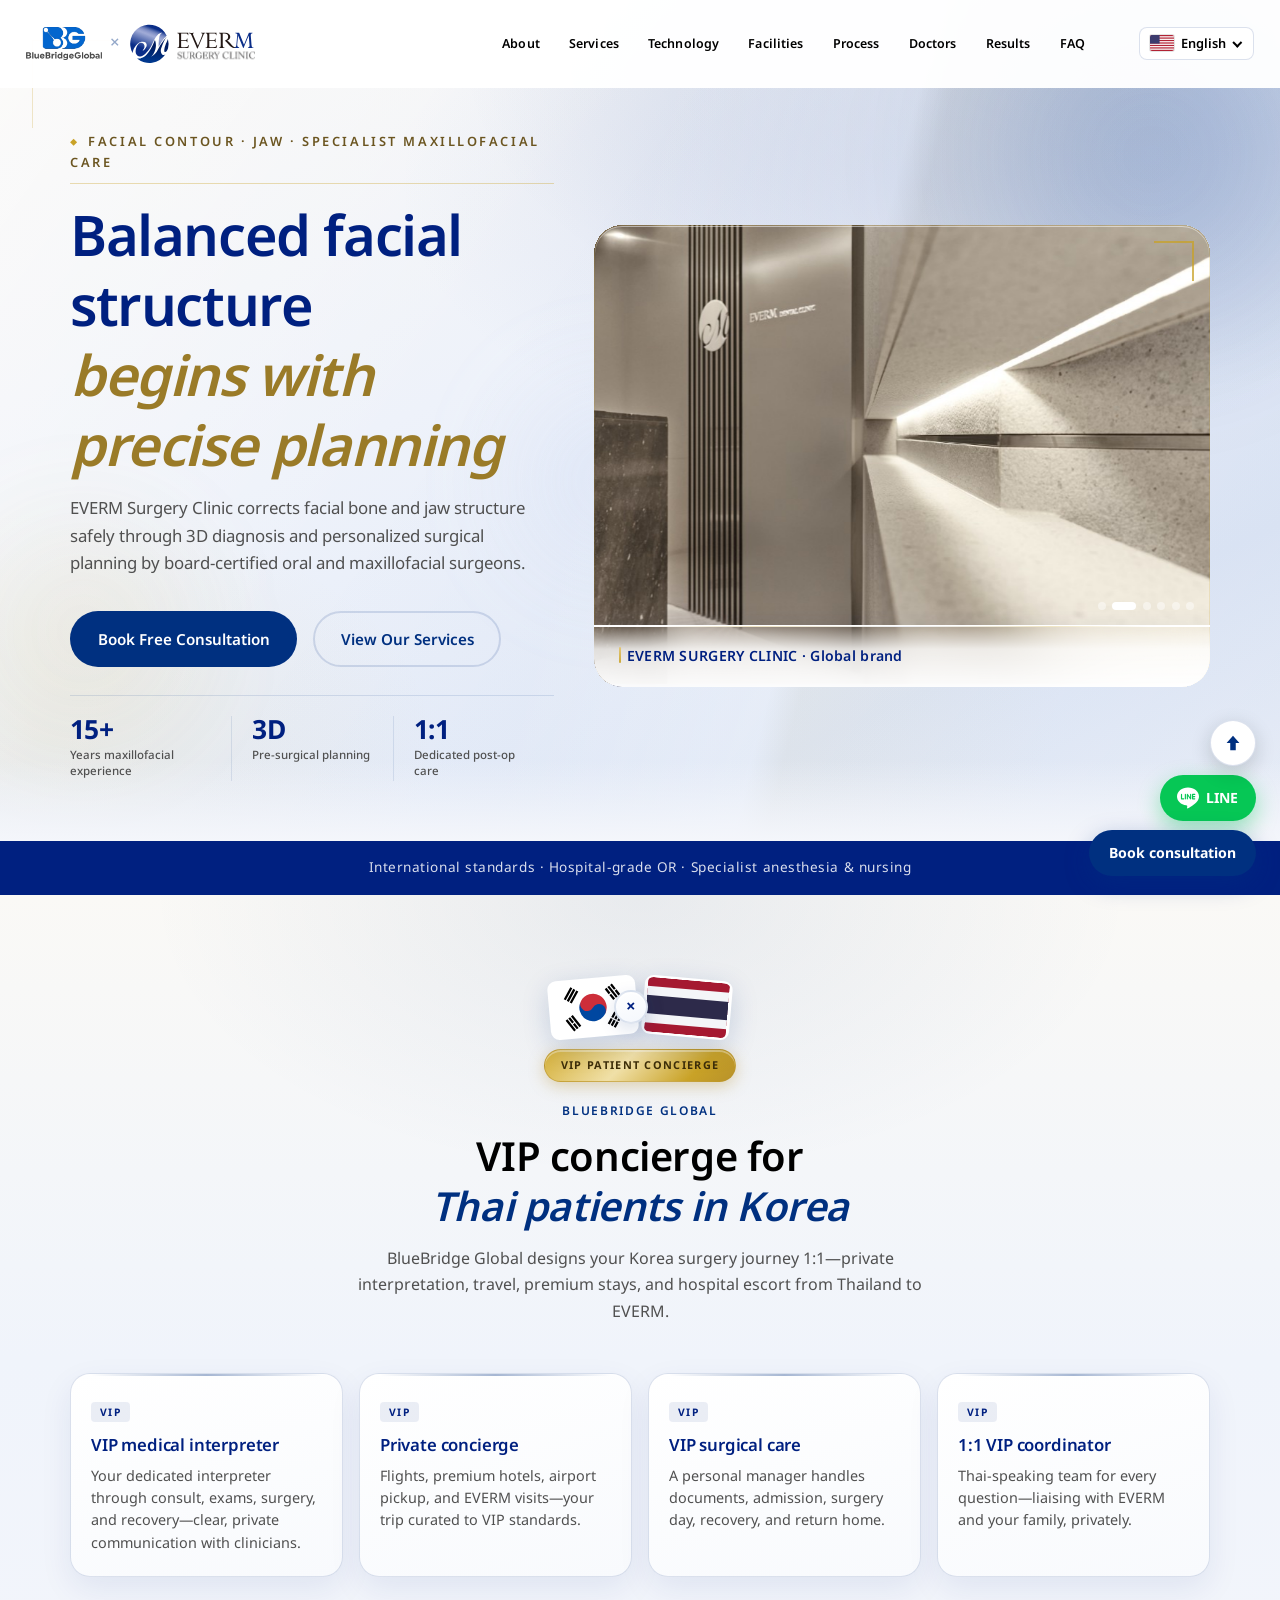
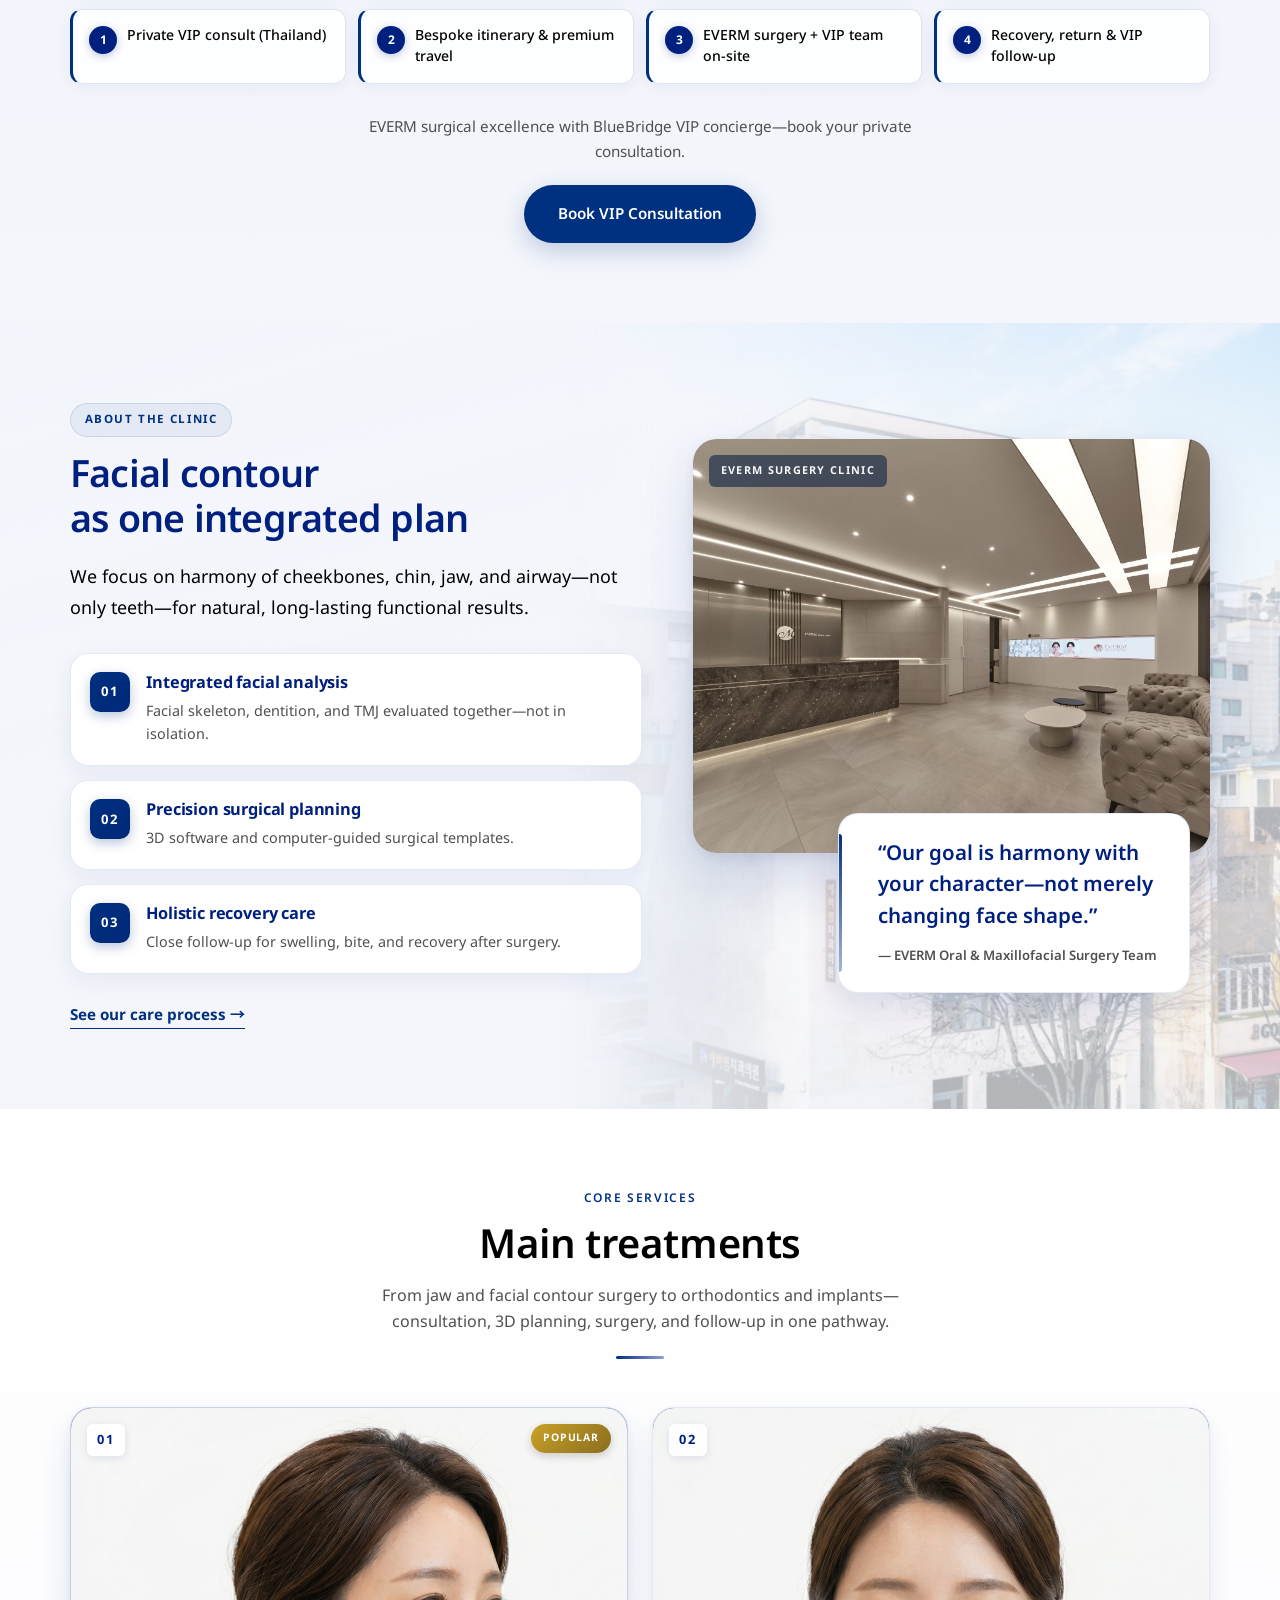
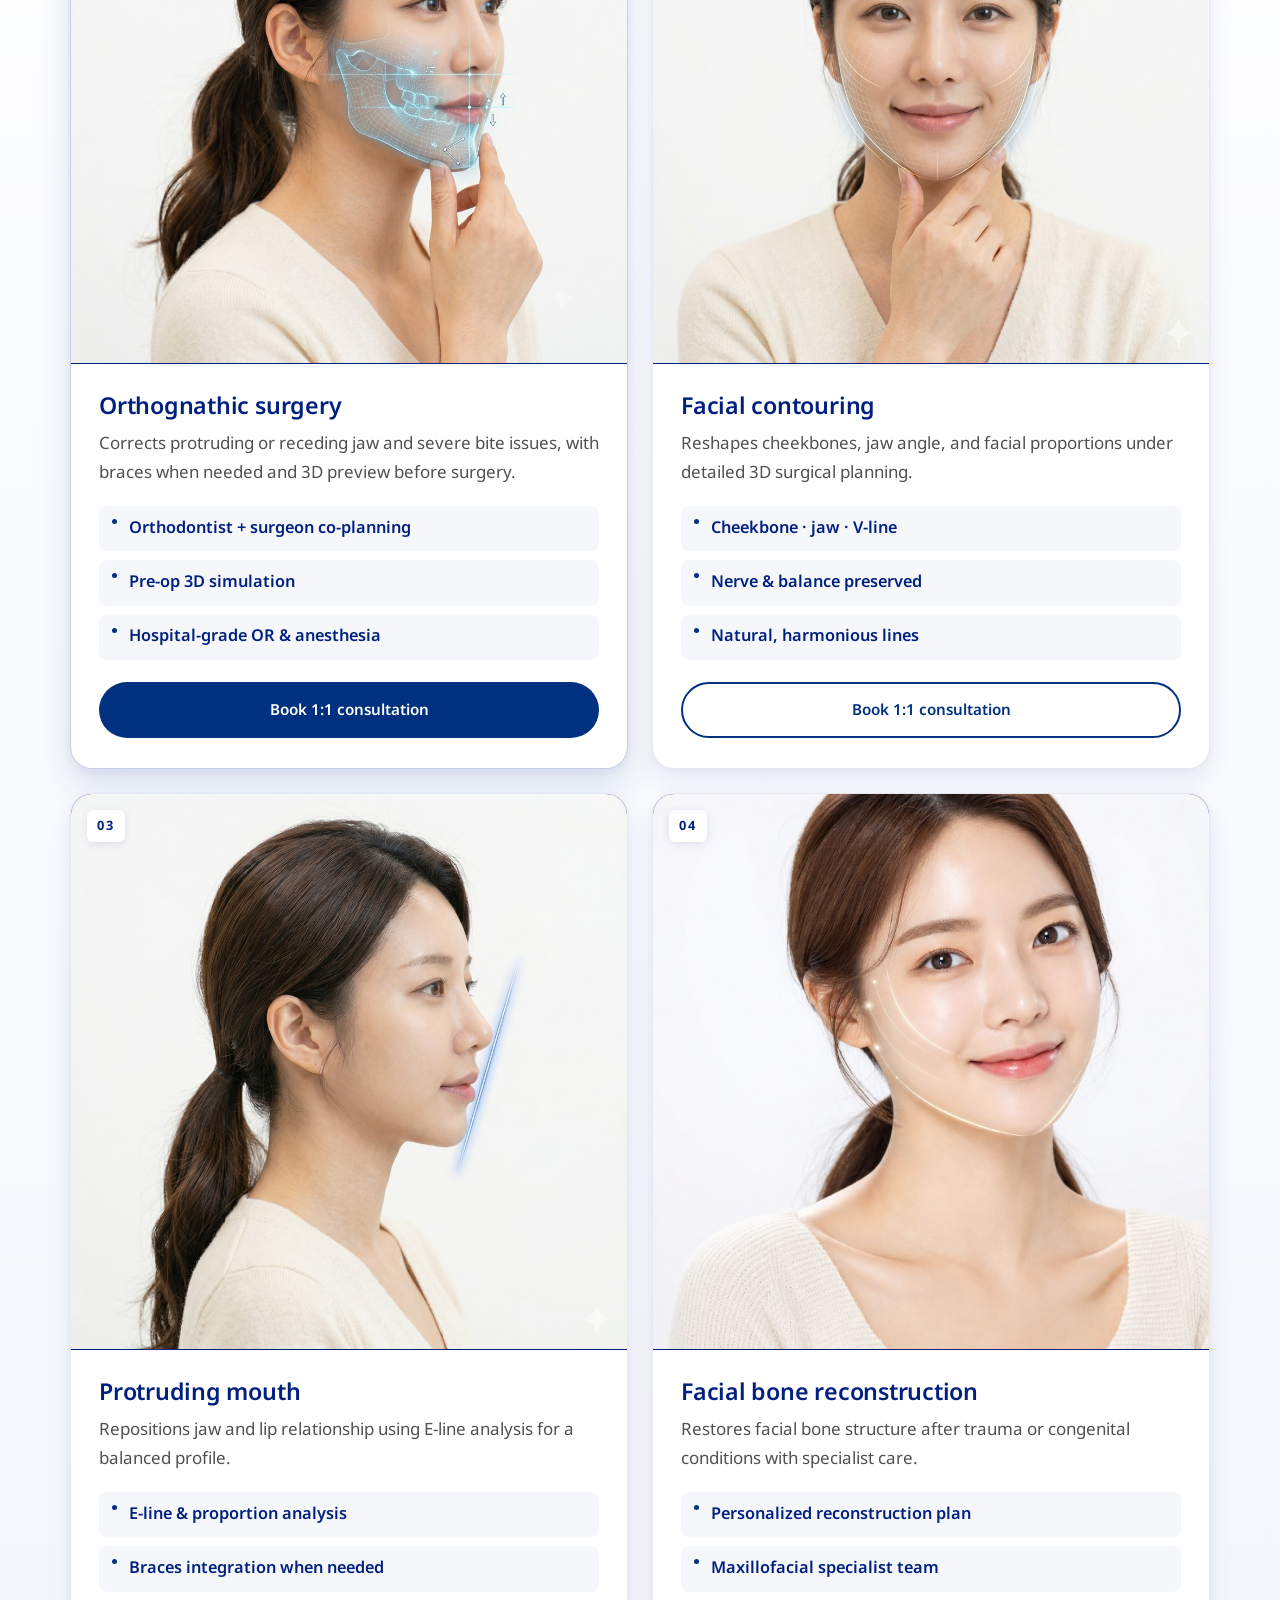
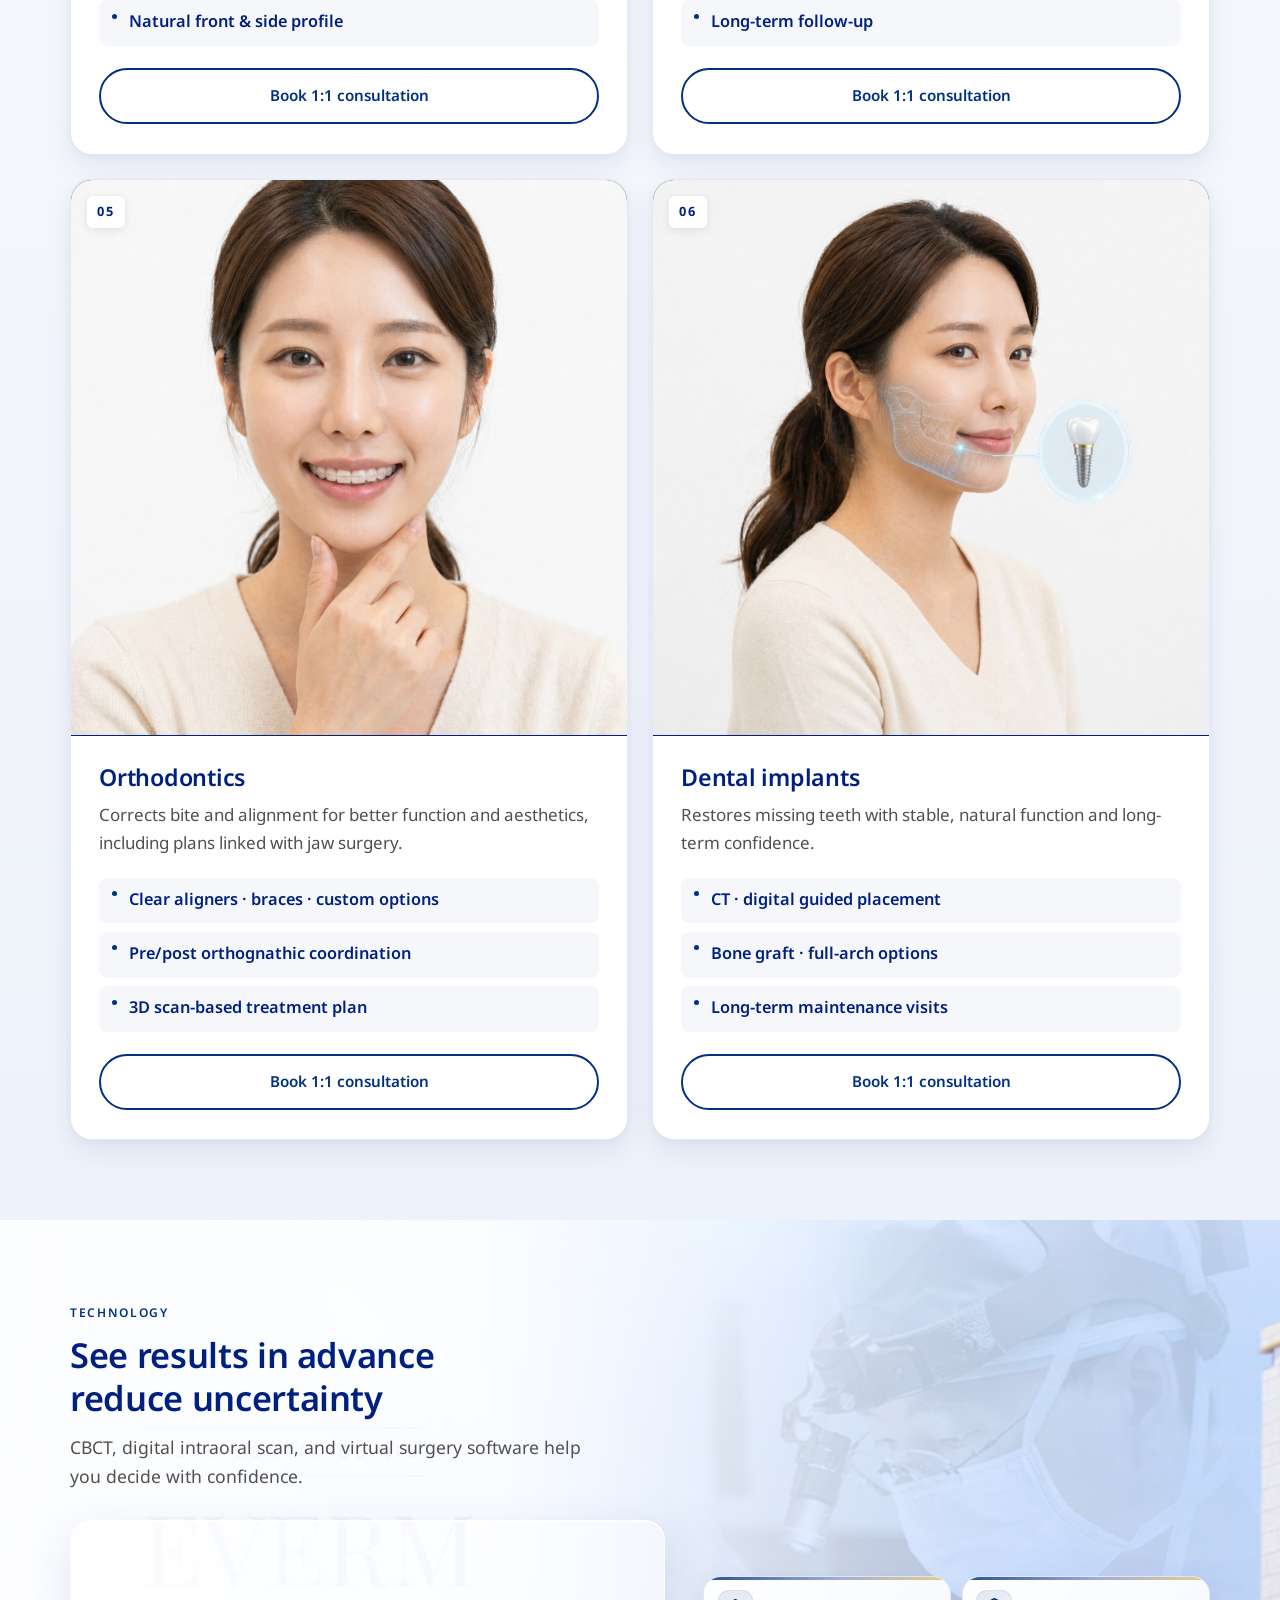
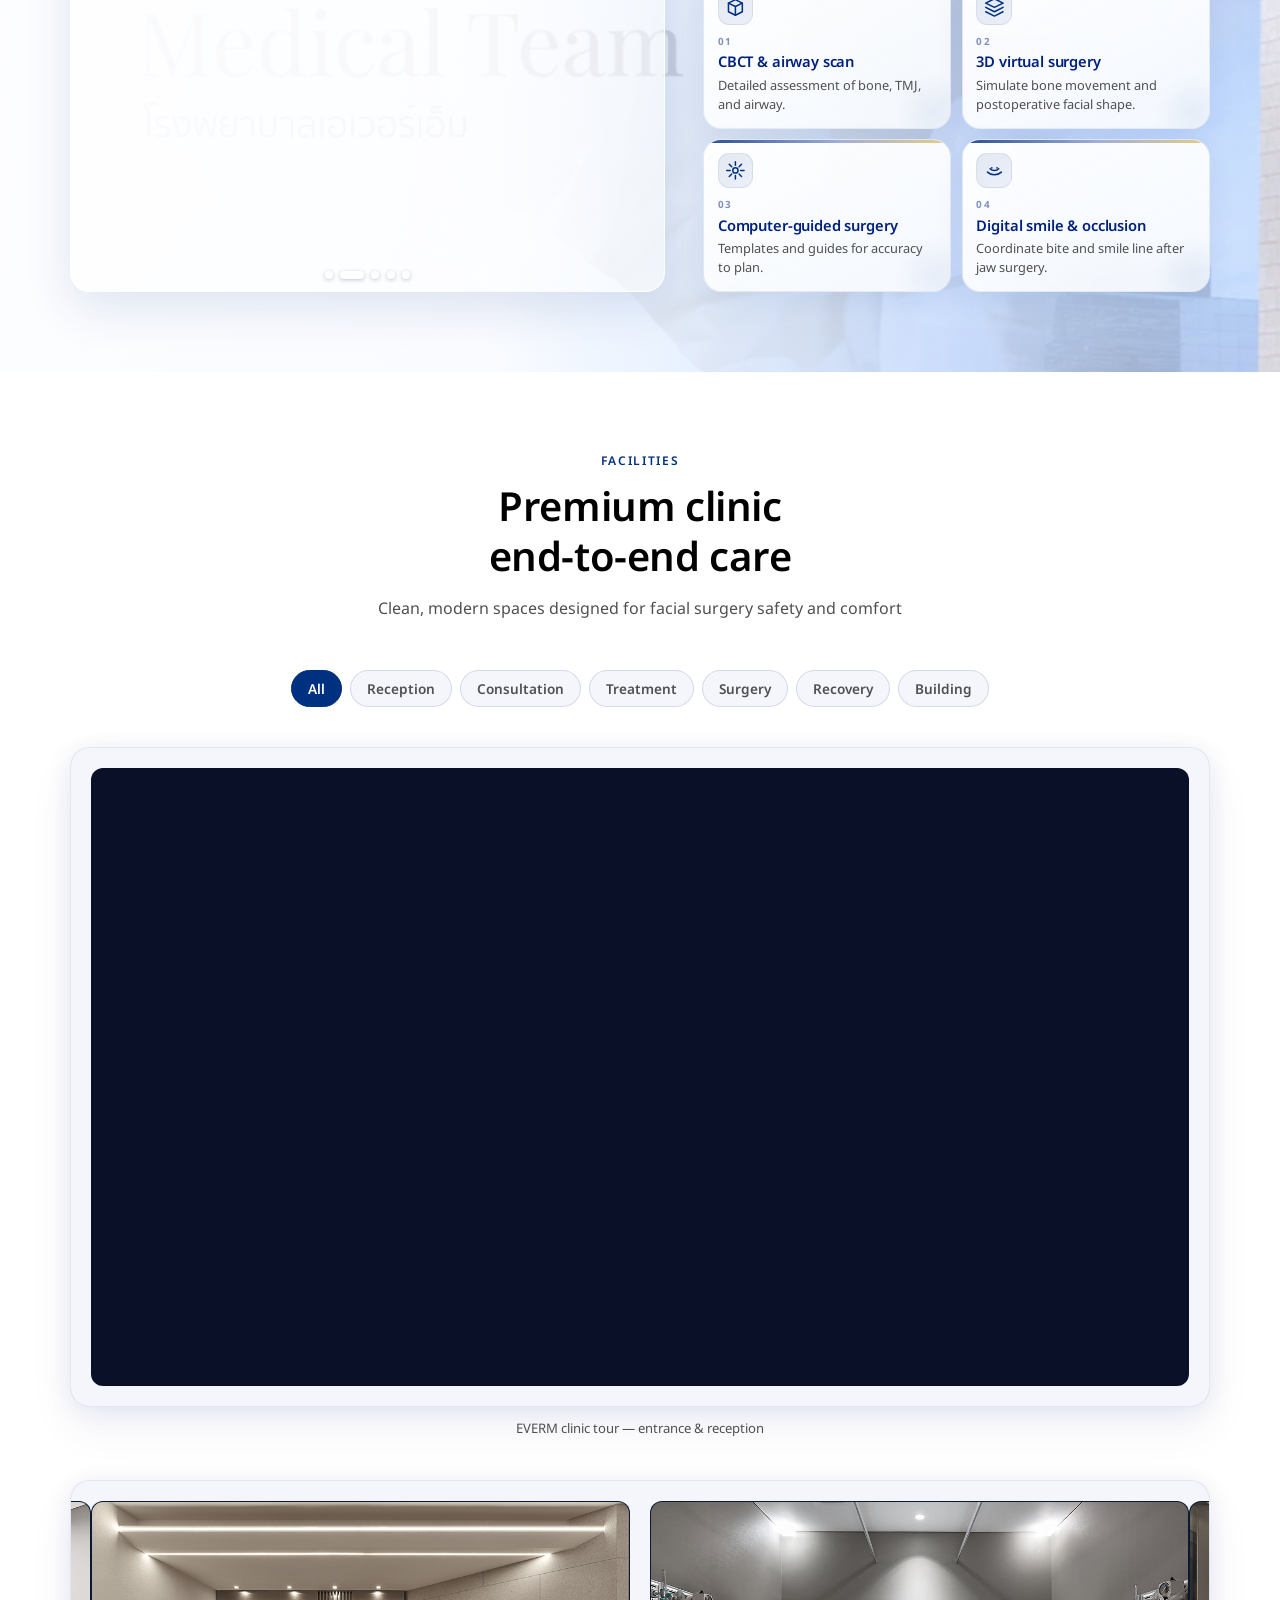
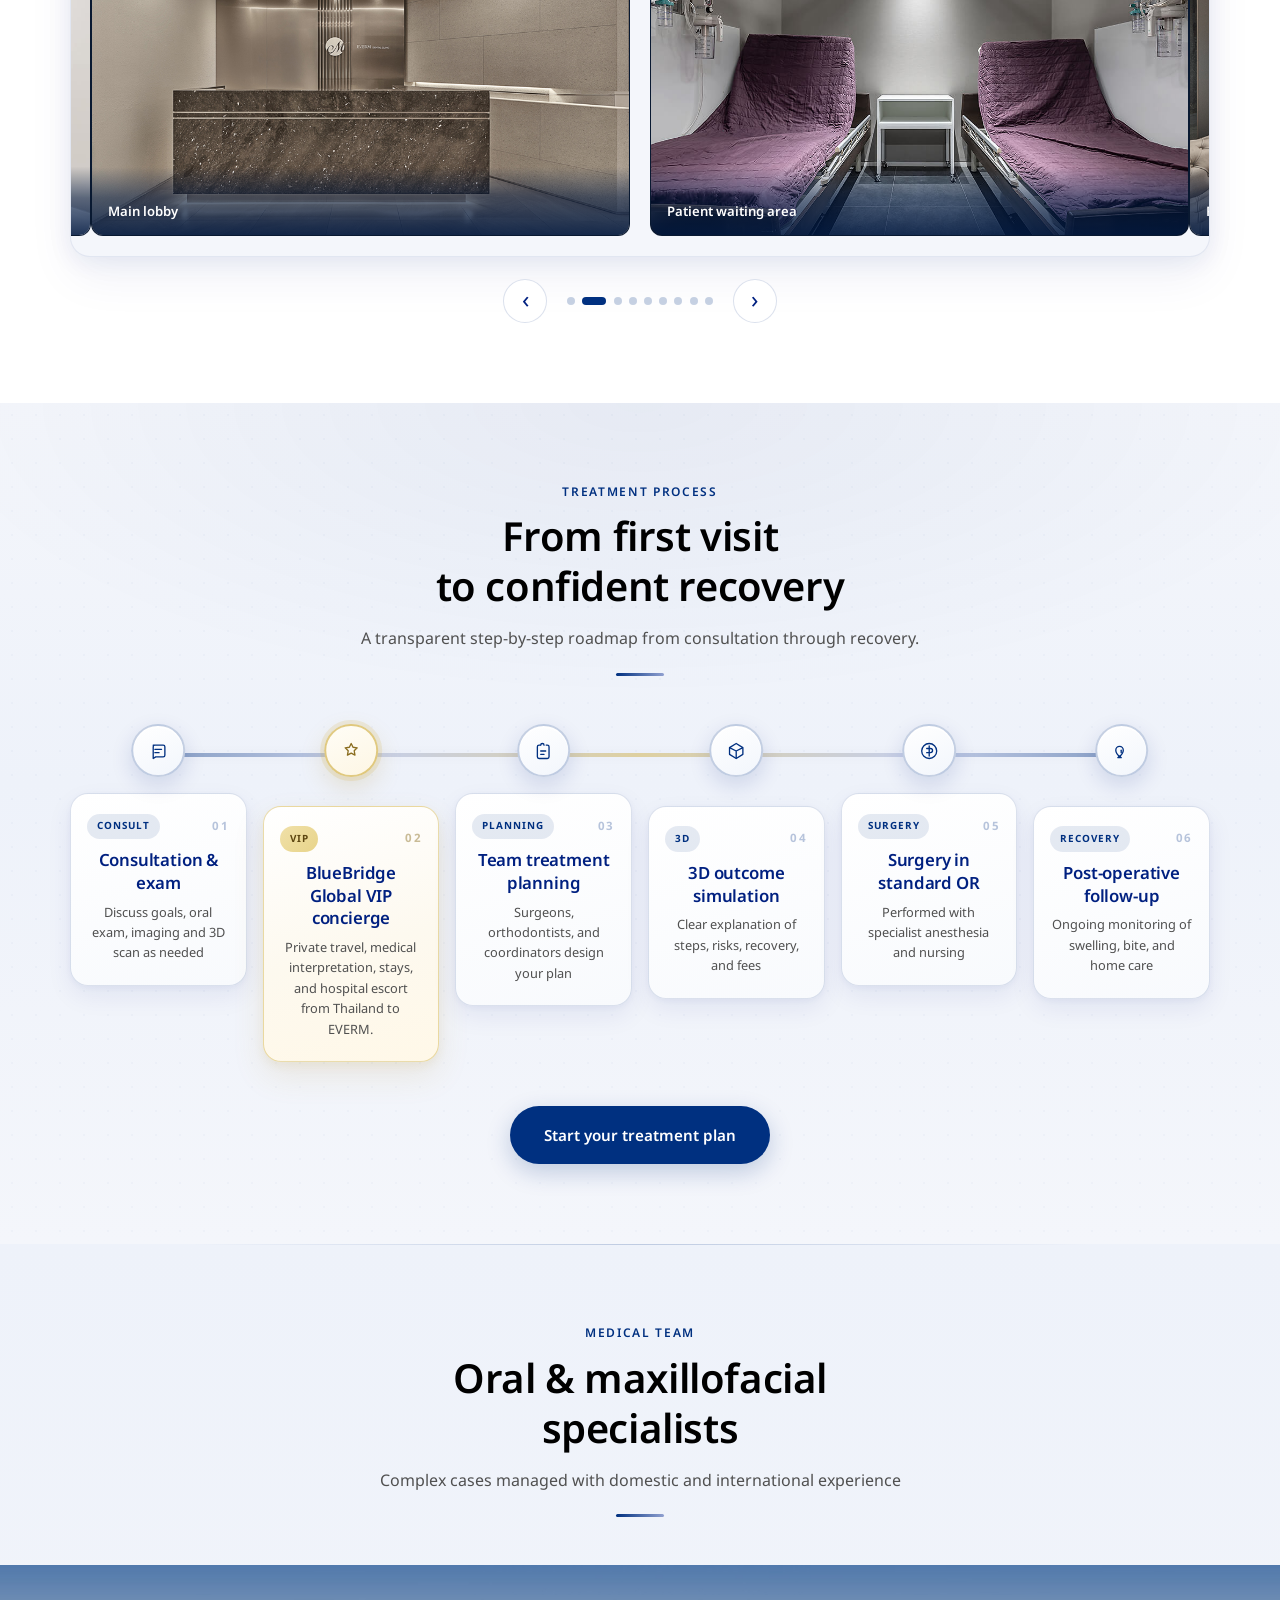
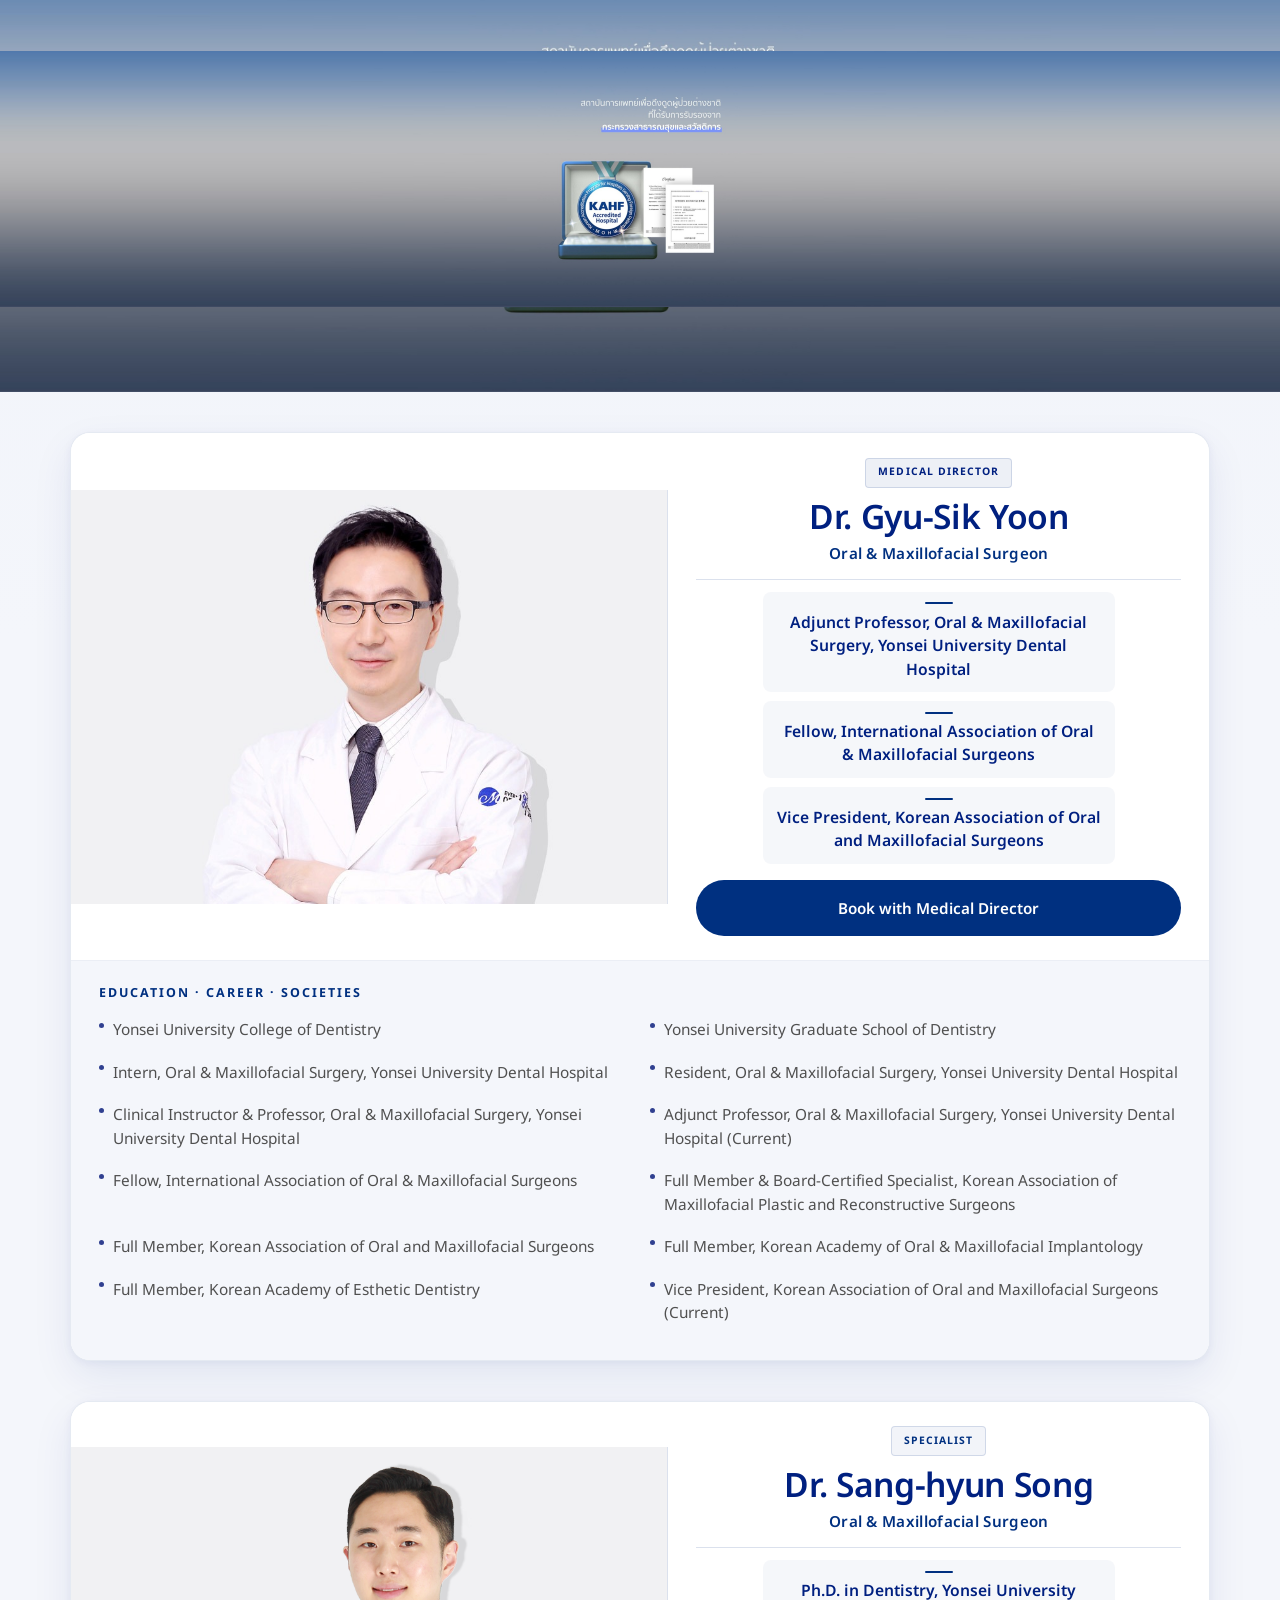
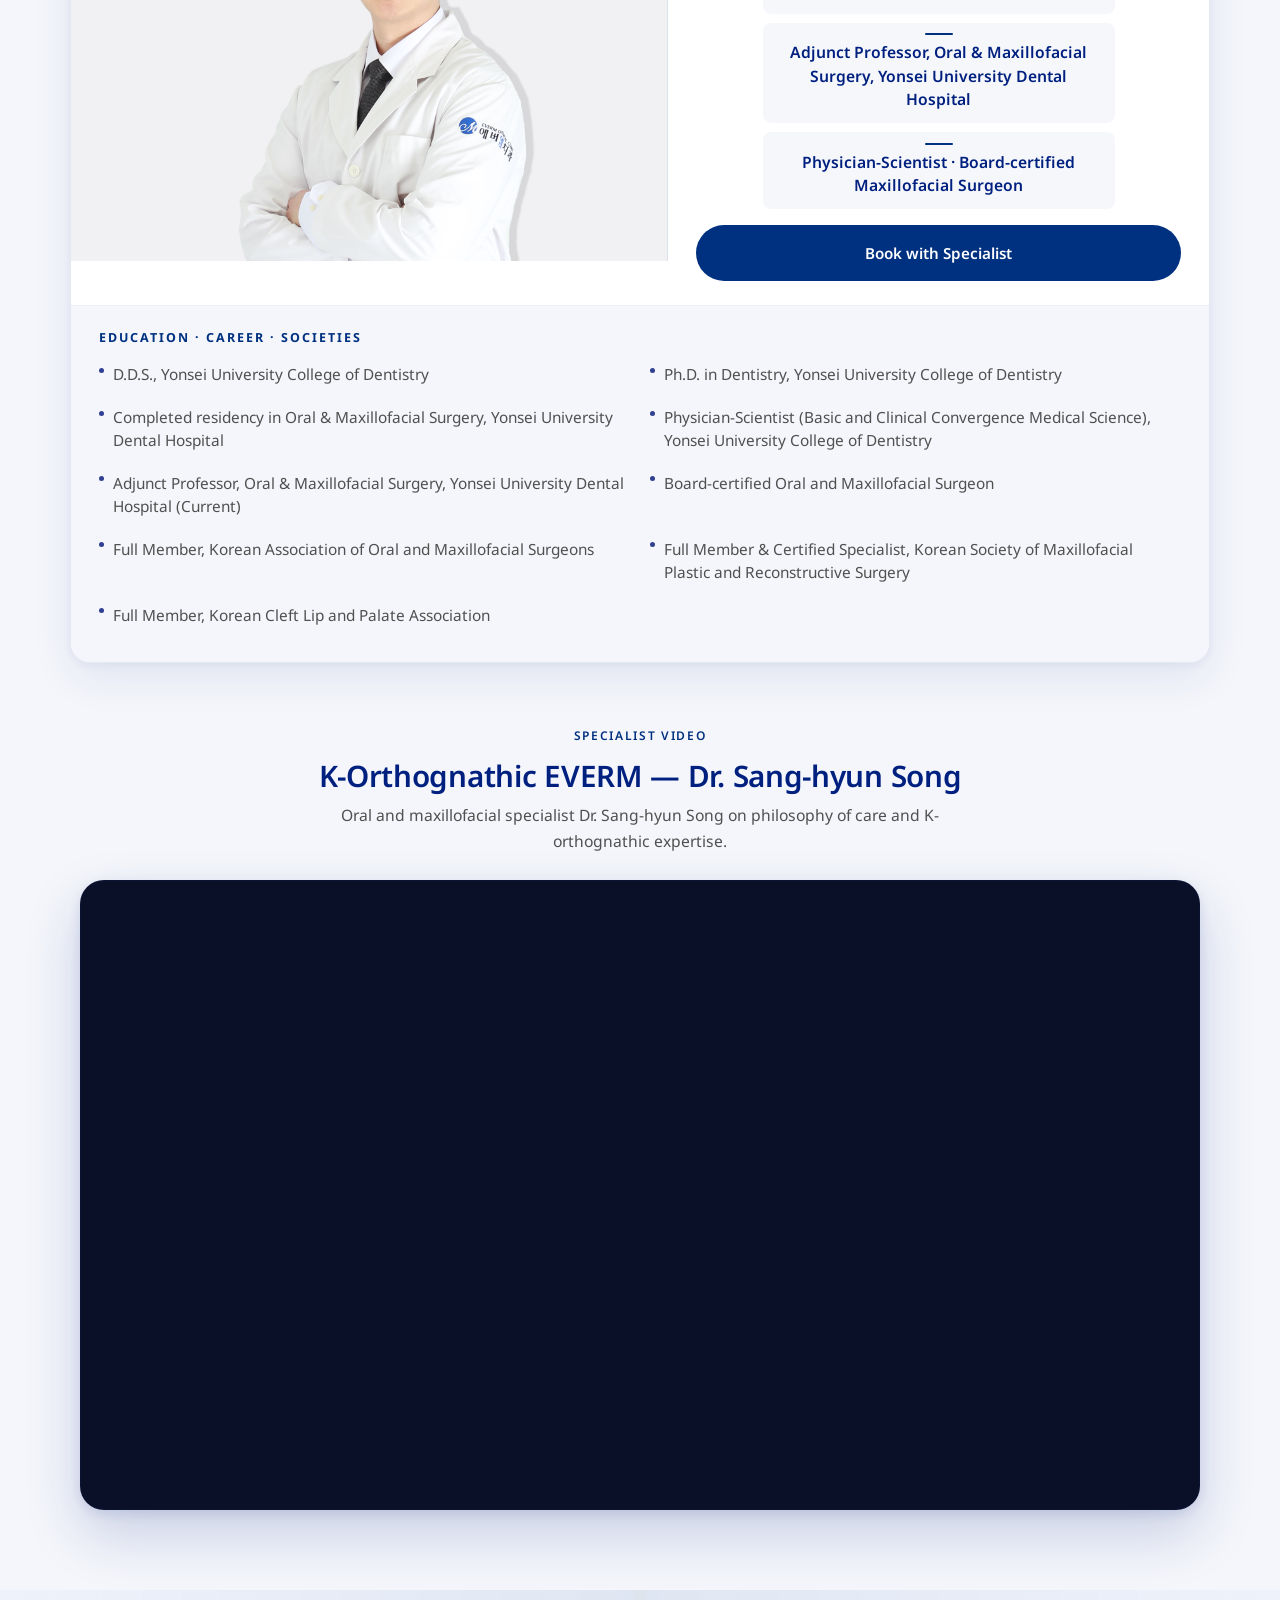
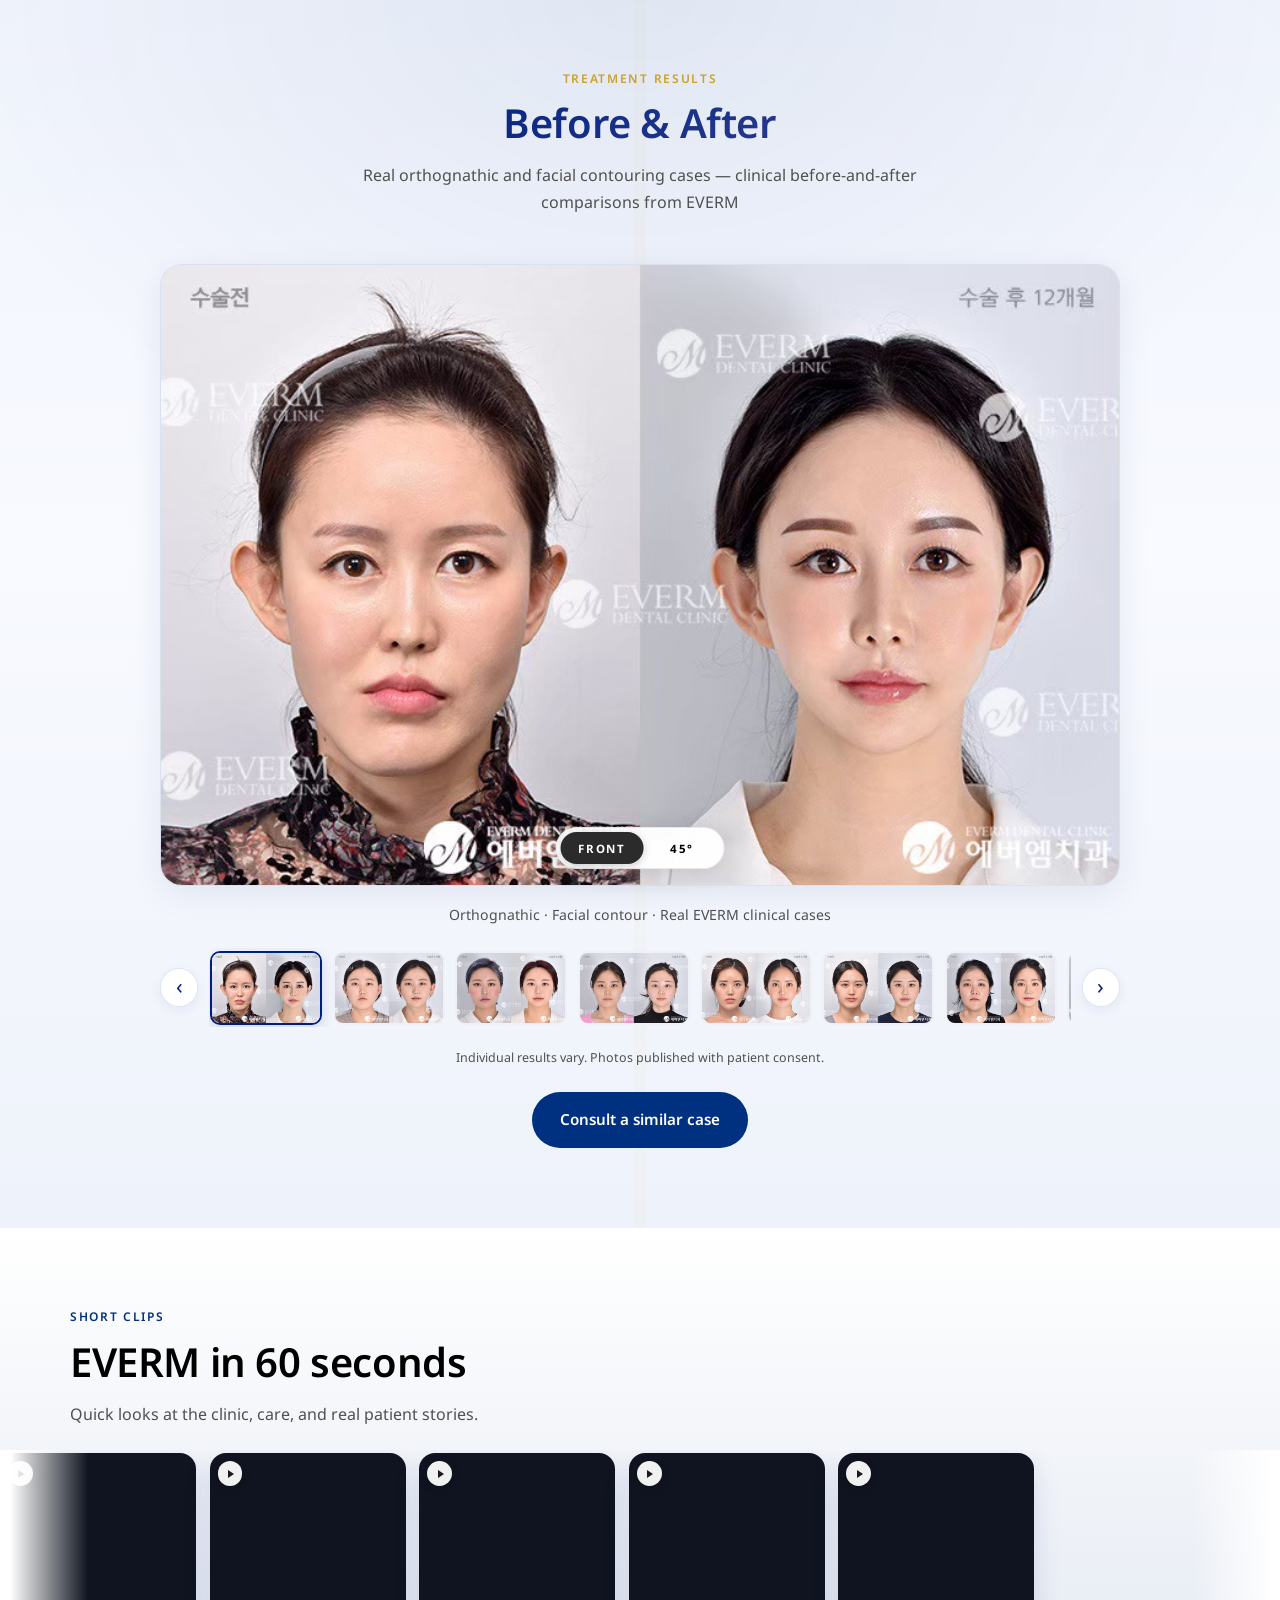
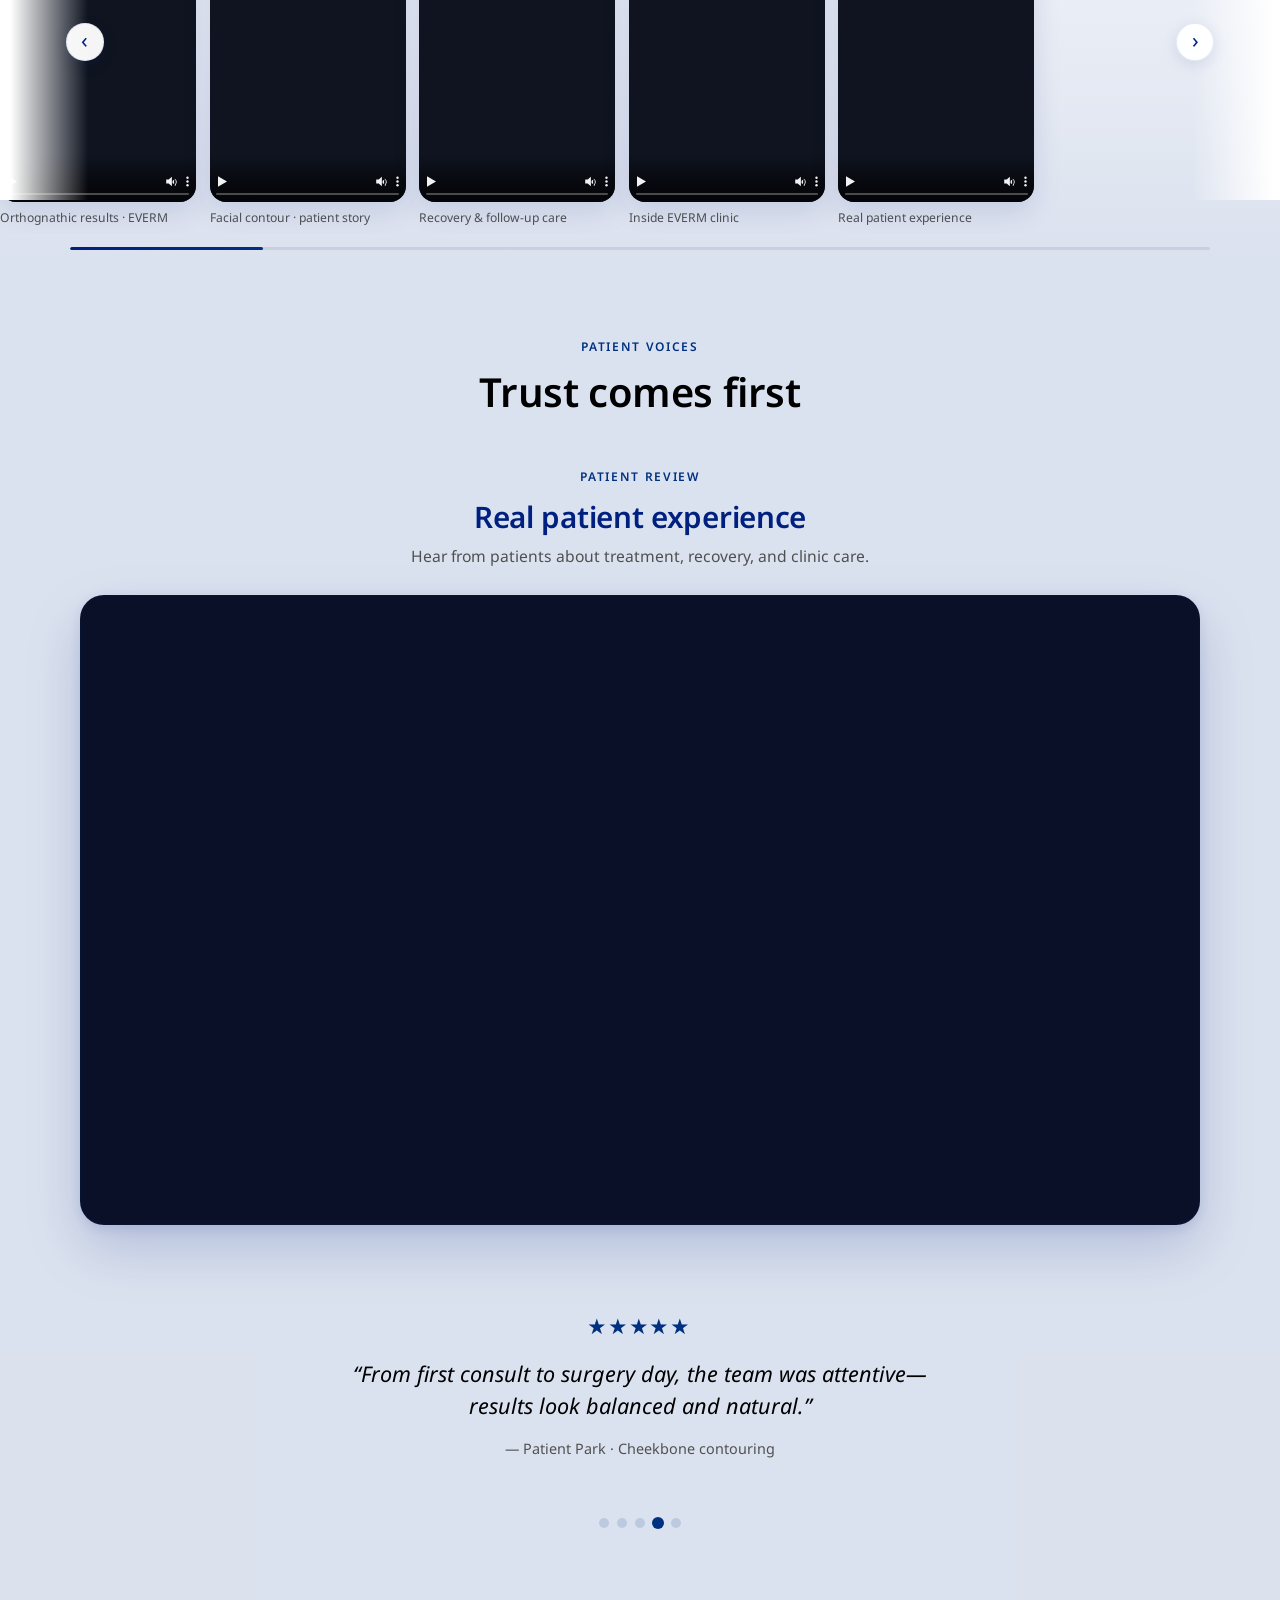
==== commit e61e7c76: "Restore index.html after Thai sync broke page layout. Keep Thai copy corrections in i18n-data.js onl" ====
--- a/index.html
+++ b/index.html
@@ -3,7 +3,7 @@
 <head>
   <meta charset="UTF-8" />
   <meta name="viewport" content="width=device-width, initial-scale=1.0" />
-  <meta name="description" content="EVERM — คลินิกศัลยกรรมโครงหน้าและขากรรไกรเฉพาะทาง โซล เกาหลี วิเคราะห์โครงสร้างใบหน้าและขากรรไกรด้วยเครื่องสแกน 3 มิติ" />
+  <meta name="description" content="คลินิก EVERM — ผู้เชี่ยวชาญศัลยกรรมโครงหน้าและขากรรไกร วางแผนผ่าตัด 3D และทีมแพทย์ผู้เชี่ยวชาญที่โซล เกาหลี" />
   <meta property="og:title" content="คลินิกศัลยกรรม EVERM | ศัลยกรรมโครงหน้าและขากรรไกร" />
   <meta property="og:description" content="คลินิก EVERM — ผู้เชี่ยวชาญศัลยกรรมโครงหน้าและขากรรไกร วางแผนผ่าตัด 3D และทีมแพทย์ผู้เชี่ยวชาญที่โซล เกาหลี" />
   <meta property="og:type" content="website" />
@@ -51,7 +51,7 @@
   <link rel="stylesheet" href="css/styles.css?v=20260613k" />
 </head>
 <body class="lang-th">
-  <a class="skip-link" href="#main" data-i18n="skip_link">ข้าม</a>
+  <a class="skip-link" href="#main" data-i18n="skip_link">ข้ามไปยังเนื้อหาหลัก</a>
 
   <header class="site-header" id="top">
     <div class="header-scroll-progress" aria-hidden="true">
@@ -60,7 +60,7 @@
     <div class="nav-backdrop" id="nav-backdrop" hidden aria-hidden="true"></div>
 
     <div class="header-inner">
-      <a href="#top" class="logo logo-collab" data-i18n-aria="logo_aria" aria-label="หน้าแรก EVERM SURGERY CLINIC">
+      <a href="#top" class="logo logo-collab" data-i18n-aria="logo_aria" aria-label="BlueBridge Global × EVERM Surgery Clinic">
         <img
           src="images/logo-bluebridge.png"
           alt="BlueBridge Global"
@@ -73,7 +73,7 @@
 
       <nav class="site-nav" id="site-nav" data-i18n-aria="nav_menu_aria" aria-label="เมนูหลัก">
         <div class="site-nav__brand">
-          <a href="#top" class="logo logo-collab site-nav__logo" data-i18n-aria="logo_aria" aria-label="หน้าแรก EVERM SURGERY CLINIC">
+          <a href="#top" class="logo logo-collab site-nav__logo" data-i18n-aria="logo_aria" aria-label="BlueBridge Global × EVERM Surgery Clinic">
             <img
               src="images/logo-bluebridge.png"
               alt="BlueBridge Global"
@@ -88,7 +88,7 @@
           <li><a class="nav-link" href="#about" data-i18n="nav_about">เกี่ยวกับเรา</a></li>
           <li><a class="nav-link" href="#services" data-i18n="nav_services">บริการ</a></li>
           <li><a class="nav-link" href="#technology" data-i18n="nav_technology">เทคโนโลยี</a></li>
-          <li><a class="nav-link" href="#facilities" data-i18n="nav_facilities">สิ่งอำนวยความสะดวก</a></li>
+          <li><a class="nav-link" href="#facilities" data-i18n="nav_facilities">สถานที่</a></li>
           <li><a class="nav-link" href="#process" data-i18n="nav_process">ขั้นตอนการรักษา</a></li>
           <li><a class="nav-link" href="#team" data-i18n="nav_team">ทีมแพทย์</a></li>
           <li><a class="nav-link" href="#cases" data-i18n="nav_results">ผลลัพธ์</a></li>
@@ -104,7 +104,9 @@
           aria-haspopup="listbox"
           aria-expanded="false"
           aria-controls="lang-dropdown-menu"
-          data-i18n-aria="lang_aria" aria-label="เลือกภาษา">
+          data-i18n-aria="lang_aria"
+          aria-label="เลือกภาษา"
+        >
           <span class="lang-flag lang-dropdown-flag" aria-hidden="true">
             <img src="images/flags/th.svg" alt="" width="22" height="15" decoding="async" />
           </span>
@@ -131,7 +133,7 @@
         </ul>
       </div>
 
-      <button class="nav-toggle" type="button" aria-expanded="false" aria-controls="site-nav" data-i18n-aria="nav_toggle" aria-label="เมนู">
+      <button class="nav-toggle" type="button" aria-expanded="false" aria-controls="site-nav" data-i18n-aria="nav_toggle" aria-label="เปิดเมนู">
         <span></span><span></span><span></span>
       </button>
     </div>
@@ -149,25 +151,32 @@
       </div>
       <div class="container hero-grid">
         <div class="hero-content">
-          <p class="eyebrow" data-i18n="hero_eyebrow">ศัลยกรรมโครงหน้า · ขากรรไกร · ทันตกรรม เฉพาะทาง</p>
-          <h1 id="hero-title" data-i18n-html="hero_title">โครงหน้าที่สมดุล<br><em>เริ่มจากการวางแผนการรักษาที่แม่นยำ</em></h1>
-          <p class="hero-lead" data-i18n="hero_lead">EVERM SURGERY CLINIC มุ่งเน้นการแก้ไขโครงหน้าและขากรรไกรอย่างปลอดภัย โดยศัลยแพทย์ช่องปากและแม็กซิลโลเฟเชียล (ช่องปากและขากรรไกร) พร้อมเทคโนโลยีวินิจฉัยแบบ 3D และแผนการรักษาเฉพาะบุคคล</p>
+          <p class="eyebrow" data-i18n="hero_eyebrow">ศัลยกรรมโครงหน้า · ขากรรไกร · ทันตกรรมเฉพาะทาง</p>
+          <h1 id="hero-title" data-i18n-html="hero_title">
+            โครงหน้าที่สมดุล<br />
+            <em>เริ่มจากการวางแผนที่แม่นยำ</em>
+          </h1>
+          <p class="hero-lead" data-i18n="hero_lead">
+            EVERM Surgery Clinic มุ่งเน้นการแก้ไขโครงใบหน้าและขากรรไกรอย่างปลอดภัย
+            โดยทีมศัลยแพทย์ช่องปากและแม็กซิลโลเฟเชียล ผสานการวินิจฉัย 3D
+            และแผนการรักษาเฉพาะบุคคล
+          </p>
           <div class="hero-actions">
-            <a class="btn btn-primary" href="#contact" data-i18n="hero_cta_primary">ปรึกษาฟรี</a>
+            <a class="btn btn-primary" href="#contact" data-i18n="hero_cta_primary">จองปรึกษาฟรี</a>
             <a class="btn btn-ghost" href="#services" data-i18n="hero_cta_secondary">ดูบริการของเรา</a>
           </div>
           <ul class="hero-stats" data-i18n-aria="hero_stats_aria" aria-label="จุดเด่นของคลินิก">
             <li class="hero-stat">
-              <p class="hero-stat__value" data-i18n="hero_stat1_value">15ปี+</p>
-              <p class="hero-stat__label" data-i18n="hero_stat1_label">ประสบการณ์ด้านทันตกรรม โครงหน้าและขากรรไกร</p>
+              <p class="hero-stat__value" data-i18n="hero_stat1_value">15+</p>
+              <p class="hero-stat__label" data-i18n="hero_stat1_label">ประสบการณ์ศัลยกรรมช่องปาก</p>
             </li>
             <li class="hero-stat">
               <p class="hero-stat__value" data-i18n="hero_stat2_value">3D</p>
-              <p class="hero-stat__label" data-i18n="hero_stat2_label">วิเคราะห์ด้วยเครื่องสแกน 3D</p>
+              <p class="hero-stat__label" data-i18n="hero_stat2_label">วางแผนก่อนผ่าตัด</p>
             </li>
             <li class="hero-stat">
               <p class="hero-stat__value" data-i18n="hero_stat3_value">1:1</p>
-              <p class="hero-stat__label" data-i18n="hero_stat3_label">การดูแลหลังผ่าตัดแบบส่วนตัว</p>
+              <p class="hero-stat__label" data-i18n="hero_stat3_label">ดูแลหลังผ่าตัด</p>
             </li>
           </ul>
         </div>
@@ -177,78 +186,79 @@
             id="hero-slider"
             role="region"
             data-i18n-aria="hero_slider_aria"
-           
-            aria-live="polite" aria-label="ภายในคลินิก">
+            aria-label="ภาพคลินิก EVERM"
+            aria-live="polite"
+          >
             <div class="hero-slide active">
               <img
                 src="images/clinic/hero/hero-01-waiting.png"
-               
+                alt="ห้องรอและเลานจ์พรีเมียม"
                 data-i18n-alt="hero_slide1_alt"
                 width="1200"
                 height="900"
                 loading="eager"
                 decoding="async"
-              / alt="ห้องรอและเลานจ์พรีเมียม">
+              />
             </div>
             <div class="hero-slide">
               <img
                 src="images/clinic/hero/hero-02-branding.png"
-               
+                alt="EVERM SURGERY CLINIC ป้ายแบรนด์"
                 data-i18n-alt="hero_slide2_alt"
                 width="1200"
                 height="900"
                 loading="lazy"
                 decoding="async"
-              / alt="ป้ายแบรนด์ EVERM SURGERY CLINIC">
+              />
             </div>
             <div class="hero-slide">
               <img
                 src="images/clinic/hero/hero-03-interior.png"
-               
+                alt="ดีไซน์ภายในระดับพรีเมียม"
                 data-i18n-alt="hero_slide3_alt"
                 width="1200"
                 height="900"
                 loading="lazy"
                 decoding="async"
-              / alt="การตกแต่งภายในระดับพรีเมียม">
+              />
             </div>
             <div class="hero-slide">
               <img
                 src="images/clinic/hero/hero-04-reception.png"
-               
+                alt="โถงต้อนรับและเคาน์เตอร์"
                 data-i18n-alt="hero_slide4_alt"
                 width="1200"
                 height="900"
                 loading="lazy"
                 decoding="async"
-              / alt="โถงต้อนรับและเคาน์เตอร์">
+              />
             </div>
             <div class="hero-slide">
               <img
                 src="images/clinic/hero/hero-05-exterior.png"
-               
+                alt="อาคารคลินิก EVERM ย่านกังนัม"
                 data-i18n-alt="hero_slide5_alt"
                 width="1200"
                 height="900"
                 loading="lazy"
                 decoding="async"
-              / alt="Clinic ใจกลางคังนัม">
+              />
             </div>
             <div class="hero-slide">
               <img
                 src="images/clinic/hero/hero-06-consultation.png"
-               
+                alt="แพทย์อธิบายแผนการรักษา 3D ระหว่างปรึกษา"
                 data-i18n-alt="hero_slide6_alt"
                 width="1200"
                 height="900"
                 loading="lazy"
                 decoding="async"
-              / alt="แพทย์อธิบายแผนการรักษาแบบ 3D ระหว่างการปรึกษา">
+              />
             </div>
             <div class="hero-slider-progress" aria-hidden="true">
               <span class="hero-slider-progress-bar" id="hero-progress-bar"></span>
             </div>
-            <div class="hero-slider-dots" role="tablist" data-i18n-aria="hero_dots_aria" aria-label="ภาพหลัก">
+            <div class="hero-slider-dots" role="tablist" data-i18n-aria="hero_dots_aria" aria-label="เลือกภาพ">
               <button type="button" class="active" aria-selected="true" data-i18n-aria="hero_dot1" aria-label="ภาพ 1"></button>
               <button type="button" aria-selected="false" data-i18n-aria="hero_dot2" aria-label="ภาพ 2"></button>
               <button type="button" aria-selected="false" data-i18n-aria="hero_dot3" aria-label="ภาพ 3"></button>
@@ -258,20 +268,20 @@
             </div>
           </div>
           <div class="hero-captions">
-            <p class="hero-photo-caption active" data-i18n="hero_slide1_caption">พื้นที่สำหรับรอ · มาตรฐานโรงพยาบาลสากล</p>
-            <p class="hero-photo-caption" data-i18n="hero_slide2_caption">EVERM SURGERY CLINIC</p>
-            <p class="hero-photo-caption" data-i18n="hero_slide3_caption">ดีไซน์ · ความสงบและความหรูหรา</p>
+            <p class="hero-photo-caption active" data-i18n="hero_slide1_caption">ห้องรอพรีเมียม · มาตรฐานโรงพยาบาล</p>
+            <p class="hero-photo-caption" data-i18n="hero_slide2_caption">EVERM SURGERY CLINIC · แบรนด์ระดับสากล</p>
+            <p class="hero-photo-caption" data-i18n="hero_slide3_caption">ดีไซน์ภายใน · ความสงบและหรูหรา</p>
             <p class="hero-photo-caption" data-i18n="hero_slide4_caption">โถงต้อนรับ · บริการครบวงจร</p>
-            <p class="hero-photo-caption" data-i18n="hero_slide5_caption">ตั้งอยู่ในย่านคังนัม เดินทางสะดวก</p>
-            <p class="hero-photo-caption" data-i18n="hero_slide6_caption">ปรึกษาโดยศัลยแพทย์เฉพาะทาง · วิเคราะห์แบบ 3D อย่างละเอียด</p>
+            <p class="hero-photo-caption" data-i18n="hero_slide5_caption">คลินิกย่านกังนัม · เดินทางสะดวก</p>
+            <p class="hero-photo-caption" data-i18n="hero_slide6_caption">ปรึกษาโดยศัลยแพทย์เฉพาะทาง · วางแผน 3D อย่างละเอียด</p>
           </div>
         </figure>
       </div>
     </section>
 
-    <section class="trust-bar" data-i18n-aria="trust_aria" aria-label="พันธมิตรและมาตรฐานการรักษา">
+    <section class="trust-bar" data-i18n-aria="trust_aria" aria-label="พันธมิตรและมาตรฐาน">
       <div class="container trust-inner">
-        <p data-i18n="trust_bar">มาตรฐานความปลอดภัยระดับสากล · ห้องผ่าตัดระดับโรงพยาบาล · พร้อมทีมแพทย์ผ่าตัดและวิสัญญีเฉพาะทาง</p>
+        <p data-i18n="trust_bar">มาตรฐานสากล · ห้องผ่าตัดมาตรฐานโรงพยาบาล · ทีมวิสัญญีและพยาบาลเฉพาะทาง</p>
       </div>
     </section>
 
@@ -282,8 +292,9 @@
             <div
               class="partner-care__flags"
               data-i18n-aria="bbg_flags_aria"
-             
-              role="img" aria-label="ความร่วมมือทางการแพทย์ระหว่างเกาหลีและไทย">
+              aria-label="Korea and Thailand medical partnership"
+              role="img"
+            >
               <span class="partner-care__flag partner-care__flag--kr">
                 <img src="images/flags/kr.svg" alt="" width="120" height="80" decoding="async" fetchpriority="high" />
               </span>
@@ -295,59 +306,61 @@
             <p class="partner-care__badge" data-i18n="bbg_badge">VIP Patient Concierge</p>
           </div>
           <p class="section-label" data-i18n="bbg_label">BlueBridge Global</p>
-          <h2 id="partner-care-title" data-i18n-html="bbg_title">บริการดูแลระดับพรีเมียม (Premium Concierge) <br><em> เอกสิทธิ์เฉพาะสำหรับคนไข้ VIP ชาวไทย</em></h2>
-          <p class="section-desc partner-care__lead" data-i18n="bbg_lead">BlueBridge Global พร้อมดูแลผู้เข้ารับบริการชาวไทยด้วยประสบการณ์ระดับพรีเมียม ที่ผสานความใส่ใจในทุกรายละเอียดอย่างอบอุ่น หรูหรา และเป็นกันเอง
-
-เรามอบบริการผู้ดูแลส่วนตัวระดับพรีเมียม ครอบคลุมตั้งแต่การวางแผนการเดินทาง ล่ามทางการแพทย์ส่วนตัว การจัดที่พัก ไปจนถึงการดูแลอย่างใกล้ชิดในทุกขั้นตอน
-
-เพื่อให้คุณได้รับความสะดวกสบาย มั่นใจ และประสบการณ์ที่ดีที่สุดตลอดการเข้ารับบริการที่ประเทศเกาหลี</p>
+          <h2 id="partner-care-title" data-i18n-html="bbg_title">
+            บริการ VIP สำหรับผู้ป่วยไทย<br /><em>คอนเซียร์จส่วนตัวครบวงจร</em>
+          </h2>
+          <p class="section-desc partner-care__lead" data-i18n="bbg_lead">
+            BlueBridge Global ออกแบบเส้นทางผ่าตัดที่เกาหลีแบบส่วนตัว — ล่ามเวชระหว่างรักษา คอนเซียร์จเดินทาง ที่พัก และการดูแลตลอดทางจากไทยสู่ EVERM
+          </p>
         </header>
 
         <ul class="partner-care__grid">
           <li class="partner-care__card">
             <span class="partner-care__icon" aria-hidden="true">VIP</span>
-            <h3 data-i18n="bbg_s1_title">ล่ามทางการแพทย์ส่วนตัว</h3>
-            <p data-i18n="bbg_s1_desc">ดูแลการสื่อสารกับแพทย์และทีมรักษาแบบใกล้ชิด ตั้งแต่ขั้นตอนการปรึกษา ตรวจรักษา ผ่าตัด จนถึงพักฟื้น เพื่อให้คุณมั่นใจในทุกขั้นตอน</p>
+            <h3 data-i18n="bbg_s1_title">ล่ามเวชระดับ VIP</h3>
+            <p data-i18n="bbg_s1_desc">ล่ามเฉพาะท่าน ดูแลตั้งแต่ปรึกษา ตรวจ ผ่าตัด จนถึงพักฟื้น — สื่อสารกับแพทย์อย่างเป็นส่วนตัว</p>
           </li>
           <li class="partner-care__card">
             <span class="partner-care__icon" aria-hidden="true">VIP</span>
-            <h3 data-i18n="bbg_s2_title">ผู้ดูแลส่วนตัวระดับพรีเมียม</h3>
-            <p data-i18n="bbg_s2_desc">ประสานงานกับทีมแพทย์อย่างใกล้ชิด ตั้งแต่การปรึกษา การรักษา การผ่าตัด ไปจนถึงการพักฟื้น เพื่อให้คุณมั่นใจในทุกขั้นตอน</p>
+            <h3 data-i18n="bbg_s2_title">คอนเซียร์จส่วนตัว</h3>
+            <p data-i18n="bbg_s2_desc">จองตั๋ว ที่พักระดับพรีเมียม รับที่สนามบิน และพาไป EVERM — จัดทริปตามสไตล์ของคุณ</p>
           </li>
           <li class="partner-care__card">
             <span class="partner-care__icon" aria-hidden="true">VIP</span>
-            <h3 data-i18n="bbg_s3_title">ดูแลอย่างใกล้ชิดตลอดการรักษา</h3>
-            <p data-i18n="bbg_s3_desc">ทีมงานดูแลครบทุกขั้นตอน ตั้งแต่เอกสาร นัดหมาย ที่พัก ไปจนถึงการติดตามอาการ เพื่อให้คุณสบายใจตลอดการเข้ารับบริการที่เกาหลี</p>
+            <h3 data-i18n="bbg_s3_title">ดูแล VIP ตลอดการผ่าตัด</h3>
+            <p data-i18n="bbg_s3_desc">ผู้จัดการส่วนตัวดูแลเอกสาร วันเข้ารับการรักษา ห้องพักฟื้น และติดตามหลังกลับไทย</p>
           </li>
           <li class="partner-care__card">
             <span class="partner-care__icon" aria-hidden="true">VIP</span>
-            <h3 data-i18n="bbg_s4_title">ผู้ดูแลส่วนตัวแบบ 1:1</h3>
-            <p data-i18n="bbg_s4_desc">ทีมงานคนไทยดูแลแบบตัวต่อตัว ตั้งแต่การให้ข้อมูล ประสานงาน ไปจนถึงก่อนเดินทางและเดินกลับประเทศไทยอย่างปลอดภัย</p>
+            <h3 data-i18n="bbg_s4_title">ผู้ประสานงาน 1:1</h3>
+            <p data-i18n="bbg_s4_desc">ทีมไทยพร้อมตอบทุกคำถาม ประสาน EVERM และครอบครัว — บริการแบบส่วนตัวตลอดเส้นทาง</p>
           </li>
         </ul>
 
-        <ol class="partner-care__steps" data-i18n-aria="bbg_steps_aria" aria-label="ขั้นตอน VIP">
+        <ol class="partner-care__steps" data-i18n-aria="bbg_steps_aria" aria-label="ขั้นตอนการดูแล">
           <li>
             <span class="partner-care__step-num" aria-hidden="true">1</span>
-            <span data-i18n="bbg_step1">Private Consultation in Thailand ปรึกษาแบบส่วนตัวกับทีมผู้เชี่ยวชาญในไทย</span>
+            <span data-i18n="bbg_step1">ปรึกษา VIP ในไทย (ส่วนตัว)</span>
           </li>
           <li>
             <span class="partner-care__step-num" aria-hidden="true">2</span>
-            <span data-i18n="bbg_step2">Premium Care Journey – วางแผนการดูแลและการเดินทางแบบเฉพาะบุคคล</span>
+            <span data-i18n="bbg_step2">ออกแบบทริปและเดินทางแบบพรีเมียม</span>
           </li>
           <li>
             <span class="partner-care__step-num" aria-hidden="true">3</span>
-            <span data-i18n="bbg_step3">Dedicated Care Throughout Treatment – ทีมผู้ดูแลส่วนตัวดูแลคุณอย่างใกล้ชิดตลอดการรักษา</span>
+            <span data-i18n="bbg_step3">ผ่าตัด EVERM + ทีม VIP ดูแลตลอด</span>
           </li>
           <li>
             <span class="partner-care__step-num" aria-hidden="true">4</span>
-            <span data-i18n="bbg_step4">Recovery & Aftercare Program – ดูแลต่อเนื่องหลังการรักษาจนถึงการพักฟื้นและหลังเดินทางกลับประเทศไทย</span>
+            <span data-i18n="bbg_step4">ฟื้นตัว กลับไทย และติดตาม VIP</span>
           </li>
         </ol>
 
         <div class="partner-care__cta">
-          <p class="partner-care__note" data-i18n="bbg_note">EVERM คลินิกทันตกรรมระดับโลกจากเกาหลี พร้อมดูแลคุณด้วยทีมแพทย์มากประสบการณ์ และบริการดูแลผู้เข้ารับบริการชาวไทยโดย BlueBridge Global ตั้งแต่การให้คำปรึกษา การเดินทาง ล่ามทางการแพทย์ ไปจนถึงการดูแลตลอดการรักษา เพื่อให้คุณมั่นใจและสะดวกสบายในทุกขั้นตอน</p>
-          <a class="btn btn-primary" href="#contact" data-i18n="bbg_cta">Private Consultation จองคิวปรึกษาทีมผู้ดูแลส่วนตัว</a>
+          <p class="partner-care__note" data-i18n="bbg_note">
+            ศัลยกรรมระดับโลกที่ EVERM — บริการ VIP Concierge จาก BlueBridge Global จองปรึกษาแบบส่วนตัวได้เลย
+          </p>
+          <a class="btn btn-primary" href="#contact" data-i18n="bbg_cta">จอง VIP Consultation</a>
         </div>
       </div>
     </section>
@@ -357,50 +370,55 @@
         <div class="about-grid">
           <div class="about-content">
             <p class="about-eyebrow" data-i18n="about_label">เกี่ยวกับคลินิก</p>
-            <h2 id="about-title" data-i18n-html="about_title">ทันตกรรมที่มองโครงหน้า<br>แบบองค์รวม</h2>
-            <p class="about-lead" data-i18n="about_lead">เราไม่ได้เน้นเพียง “ฟันสวย” แต่ให้ความสำคัญกับความสมดุลของโครงหน้า ทั้งโหนกแก้ม คาง ขากรรไกร และทางเดินหายใจ เพื่อผลลัพธ์ที่เป็นธรรมชาติและยั่งยืน</p>
+            <h2 id="about-title" data-i18n-html="about_title">ทันตกรรมที่มองโครงหน้า<br />เป็นภาพรวมเดียว</h2>
+            <p class="about-lead" data-i18n="about_lead">
+              เราไม่ได้มองเพียงแค่ “ฟันสวย” แต่ให้ความสำคัญกับสมดุลของโหนกแก้ม คาง ขากรรไกร
+              และท่อหายใจ เพื่อผลลัพธ์ที่ดูเป็นธรรมชาติและใช้งานได้จริงในระยะยาว
+            </p>
             <ul class="about-features">
               <li class="about-feature">
                 <span class="about-feature__num" aria-hidden="true">01</span>
                 <div class="about-feature__body">
-                  <h3 data-i18n="feat1_title">การวิเคราะห์ความสมดุลของโครงหน้า</h3>
-                  <p data-i18n="feat1_desc">วิเคราะห์โครงสร้างใบหน้า ฟัน และขากรรไกรร่วมกัน เพื่อความสมดุลโดยรวม</p>
+                  <h3 data-i18n="feat1_title">Integrated Facial Analysis</h3>
+                  <p data-i18n="feat1_desc">วิเคราะห์โครงสร้างใบหน้า ฟัน และข้อต่อขากรรไกรร่วมกัน ไม่แยกส่วน</p>
                 </div>
               </li>
               <li class="about-feature">
                 <span class="about-feature__num" aria-hidden="true">02</span>
                 <div class="about-feature__body">
-                  <h3 data-i18n="feat2_title">การวางแผนผ่าตัดที่แม่นยำ</h3>
-                  <p data-i18n="feat2_desc">ติดติดตามผลการรักษาและการฟื้นตัวอย่างละเอียดในทุกขั้นตอน ทั้งการประเมินการฟื้นตัว การสบฟัน และความสมดุลของใบหน้าอย่างต่อเนื่อง</p>
+                  <h3 data-i18n="feat2_title">Precision Surgical Planning</h3>
+                  <p data-i18n="feat2_desc">ออกแบบการผ่าตัดด้วยซอฟต์แวร์ 3D และเทมเพลตผ่าตัดแบบคอมพิวเตอร์</p>
                 </div>
               </li>
               <li class="about-feature">
                 <span class="about-feature__num" aria-hidden="true">03</span>
                 <div class="about-feature__body">
-                  <h3 data-i18n="feat3_title">ดูแลการฟื้นตัวอย่างใกล้ชิด เพื่อผลลัพธ์ระยะยาว</h3>
-                  <p data-i18n="feat3_desc">ติดตามผลการรักษาและการฟื้นตัวอย่างละเอียดในทุกขั้นตอน ทั้งการประเมินการฟื้นตัว การสบฟัน และความสมดุลของใบหน้าอย่างต่อเนื่อง</p>
+                  <h3 data-i18n="feat3_title">Holistic Recovery Care</h3>
+                  <p data-i18n="feat3_desc">ติดตามอาการบวม การสบฟัน และการฟื้นตัวอย่างใกล้ชิดหลังผ่าตัด</p>
                 </div>
               </li>
             </ul>
-            <a class="about-cta text-link" href="#process" data-i18n="about_link">ขั้นตอนการดูแลของเรา</a>
+            <a class="about-cta text-link" href="#process" data-i18n="about_link">ดูขั้นตอนการดูแล →</a>
           </div>
           <div class="about-visual">
             <figure class="about-visual__frame">
               <img
                 src="images/clinic/facilities/fac-02-lobby.png"
-               
+                alt="병원 로비"
                 data-i18n-alt="about_img_alt"
                 class="about-photo"
                 width="1200"
                 height="800"
                 loading="lazy"
                 decoding="async"
-              / alt="ล็อบบี้คลินิก EVERM">
+              />
               <figcaption class="about-visual__badge" data-i18n="about_visual_badge">EVERM Surgery Clinic</figcaption>
             </figure>
             <aside class="about-quote" aria-label="Clinic philosophy">
-              <blockquote data-i18n="about_quote">" เพราะเราเชื่อว่าความงามที่ดีที่สุด คือใบหน้าที่สมดุลและเป็นธรรมชาติในแบบของคุณ "</blockquote>
-              <cite data-i18n="about_cite">ทีมศัลยแพทย์ช่องปากและขากรรไกร EVERM</cite>
+              <blockquote data-i18n="about_quote">
+                “เป้าหมายของเราคือใบหน้าที่กลมกลืนกับบุคลิกภาพของคุณ ไม่ใช่แค่เปลี่ยนรูปทรง”
+              </blockquote>
+              <cite data-i18n="about_cite">— ทีมศัลยแพทย์ช่องปาก EVERM</cite>
             </aside>
           </div>
         </div>
@@ -411,15 +429,17 @@
       <div class="container">
         <div class="section-head center services-head">
           <p class="section-label" data-i18n="services_label">บริการหลัก</p>
-          <h2 id="services-title" data-i18n="services_title">พร้อมให้บริการแล้วเพื่อคุณ...</h2>
-          <p class="section-desc" data-i18n="services_desc">ครบครันตั้งแต่ศัลยกรรมขากรรไกรและโครงหน้า ไปจนถึงการจัดฟันและรากเทียม ครอบคลุมการดูแลแบบครบวงจรด้วยบริการระดับพรีเมียม</p>
+          <h2 id="services-title" data-i18n="services_title">ศัลยกรรมโครงหน้าและขากรรไกร</h2>
+          <p class="section-desc" data-i18n="services_desc">ครอบคลุมตั้งแต่การปรึกษา วางแผน 3D ไปจนถึงการผ่าตัดและติดตามผล</p>
         </div>
 
         <div
           class="treatments-carousel"
           id="treatments-carousel"
           aria-roledescription="carousel"
-          data-i18n-aria="treatments_carousel_aria" aria-label="การ์ดบริการหลัก">
+          data-i18n-aria="treatments_carousel_aria"
+          aria-label="주요 진료"
+        >
           <div class="treatments-carousel__viewport" id="treatments-viewport" tabindex="0">
             <div class="treatments-grid" id="treatments-track">
           <article class="treatment-card treatment-card--featured reveal">
@@ -427,25 +447,25 @@
               <img
                 class="treatment-card__img"
                 src="images/services/orthognathic.png"
-               
+                alt="양악수술 3D 시뮬레이션"
                 data-i18n-alt="svc1_img_alt"
                 width="600"
                 height="600"
                 loading="lazy"
                 decoding="async"
-              / alt="วางแผนผ่าตัดเลื่อนขากรรไกรด้วยระบบ 3D">
+              />
               <span class="treatment-card__no" aria-hidden="true">01</span>
-              <span class="treatment-card__badge" data-i18n="svc_popular">บริการยอดนิยม</span>
+              <span class="treatment-card__badge" data-i18n="svc_popular">ยอดนิยม</span>
             </div>
             <div class="treatment-card__body">
-              <h3 data-i18n="svc1_title">บริการผ่าตัดเลื่อนขากรรไกร</h3>
-              <p class="treatment-card__desc" data-i18n="svc1_desc">แก้ไขปัญหาคางยื่น คางสั้น และการสบฟัน พร้อมวางแผนและจำลองผลลัพธ์ด้วยโปรแกรมคอมพิวเตอร์ 3D ก่อนการผ่าตัด</p>
+              <h3 data-i18n="svc1_title">ผ่าตัดเลื่อนขากรรไกร</h3>
+              <p class="treatment-card__desc" data-i18n="svc1_desc">แก้ปัญหาคางยื่น คางสั้น หรือการสบฟันผิดปกติรุนแรง ร่วมกับแผนจัดฟันตามความจำเป็น</p>
               <ul class="treatment-card__points">
-                <li data-i18n="svc1_li1">ทันตแพทย์และศัลยแพทย์วางแผนร่วมกัน</li>
-                <li data-i18n="svc1_li2">จำลองผลลัพธ์ 3D ก่อนการผ่าตัด</li>
-                <li data-i18n="svc1_li3">ห้องผ่าตัดและวิสัญญีมาตรฐานโรงพยาบาล</li>
+                <li data-i18n="svc1_li1">วางแผนร่วมทันตแพทย์จัดฟัน</li>
+                <li data-i18n="svc1_li2">จำลองผลลัพธ์ 3D ก่อนผ่าตัด</li>
+                <li data-i18n="svc1_li3">มาตรฐานห้องผ่าตัดระดับโรงพยาบาล</li>
               </ul>
-              <a href="#contact" class="btn btn-primary treatment-card__cta" data-i18n="svc_link">ปรึกษา 1:1</a>
+              <a href="#contact" class="btn btn-primary treatment-card__cta" data-i18n="svc_link">สอบถามรายละเอียด</a>
             </div>
           </article>
 
@@ -454,24 +474,24 @@
               <img
                 class="treatment-card__img"
                 src="images/services/facial-contour.png"
-               
+                alt="안면윤곽 V라인"
                 data-i18n-alt="svc2_img_alt"
                 width="600"
                 height="600"
                 loading="lazy"
                 decoding="async"
-              / alt="การวางแผน V-line ศัลยกรรมโครงหน้า">
+              />
               <span class="treatment-card__no" aria-hidden="true">02</span>
             </div>
             <div class="treatment-card__body">
-              <h3 data-i18n="svc2_title">บริการศัลยกรรมโครงหน้า</h3>
-              <p class="treatment-card__desc" data-i18n="svc2_desc">ให้บริการปรับรูปหน้า ทั้งโหนกแก้ม กราม และสัดส่วนใบหน้า เพื่อความสมดุลและเป็นธรรมชาติ ด้วยการวางแผน 3D อย่างละเอียด</p>
+              <h3 data-i18n="svc2_title">ศัลยกรรมโครงหน้า</h3>
+              <p class="treatment-card__desc" data-i18n="svc2_desc">ปรับโหนกแก้ม กราม และสัดส่วนใบหน้าให้กลมกลืน ภายใต้การวางแผน 3D</p>
               <ul class="treatment-card__points">
-                <li data-i18n="svc2_li1">โหนกแก้ม · กราม · V-line</li>
-                <li data-i18n="svc2_lคำนึงถึงเส้นประสาทและความสมดุลของใบหน้า</li>
-                <li data-i18n="svc2_li3">รูปทรงที่ดูเป็นธรรมชาติ</li>
+                <li data-i18n="svc2_li1">ลดโหนกแก้ม · มุมกราม</li>
+                <li data-i18n="svc2_li2">V-line · สัดส่วนใบหน้า</li>
+                <li data-i18n="svc2_li3">คำนึงเส้นประสาทและความปลอดภัย</li>
               </ul>
-              <a href="#contact" class="btn btn-outline treatment-card__cta" data-i18n="svc_link">ปรึกษา 1:1</a>
+              <a href="#contact" class="btn btn-outline treatment-card__cta" data-i18n="svc_link">สอบถามรายละเอียด</a>
             </div>
           </article>
 
@@ -480,24 +500,24 @@
               <img
                 class="treatment-card__img"
                 src="images/services/protruding-mouth.png"
-               
+                alt="돌출입 E-line 교정"
                 data-i18n-alt="svc3_img_alt"
                 width="600"
                 height="600"
                 loading="lazy"
                 decoding="async"
-              / alt="แผนแก้ปัญหาปากยื่น E-line">
+              />
               <span class="treatment-card__no" aria-hidden="true">03</span>
             </div>
             <div class="treatment-card__body">
-              <h3 data-i18n="svc3_title">บริการบริการแก้ปัญหาปากยื่น</h3>
-              <p class="treatment-card__desc" data-i18n="svc3_desc">ปรับสัดส่วนขากรรไกรและริมฝีปากตามแนว E-line ช่วยให้ใบหน้าสมดุลและลดความรู้สึกปากยื่นอย่างเป็นธรรมชาติ</p>
+              <h3 data-i18n="svc3_title">돌출입 교정</h3>
+              <p class="treatment-card__desc" data-i18n="svc3_desc">ปรับตำแหน่งขากรรไกรและริมฝีปากให้สมดุล ลดความรู้สึกปากยื่น</p>
               <ul class="treatment-card__points">
-                <li data-i18n="svc3_li1">วิเคราะห์ E-line · สัดส่วนใบหน้า</li>
-                <li data-i18n="svc3_li2">พิจารณาการจัดฟันร่วมในกรณีที่จำเป็น</li>
-                <li data-i18n="svc3_li3">โครงหน้าด้านข้างที่สมดุล</li>
+                <li data-i18n="svc3_li1">วิเคราะห์ E-line · สัดส่วนจมูก-ปาก</li>
+                <li data-i18n="svc3_li2">แผนร่วมทันตแพทย์เมื่อจำเป็น</li>
+                <li data-i18n="svc3_li3">เน้นผลลัพธ์ที่ดูเป็นธรรมชาติ</li>
               </ul>
-              <a href="#contact" class="btn btn-outline treatment-card__cta" data-i18n="svc_link">ปรึกษา 1:1</a>
+              <a href="#contact" class="btn btn-outline treatment-card__cta" data-i18n="svc_link">สอบถามรายละเอียด</a>
             </div>
           </article>
 
@@ -506,24 +526,24 @@
               <img
                 class="treatment-card__img"
                 src="images/services/bone-reconstruction.png"
-               
+                alt="얼굴뼈 재건 수술"
                 data-i18n-alt="svc4_img_alt"
                 width="600"
                 height="600"
                 loading="lazy"
                 decoding="async"
-              / alt="ศัลยกรรมรักษากระดูกโครงหน้า">
+              />
               <span class="treatment-card__no" aria-hidden="true">04</span>
             </div>
             <div class="treatment-card__body">
-              <h3 data-i18n="svc4_title">รักษาแรักษาและแก้ไขโครงสร้างใบหน้า</h3>
-              <p class="treatment-card__desc" data-i18n="svc4_desc">การรักษาและแก้ไขโครงสร้างกระดูกใบหน้าจากอุบัติเหตุหรือความผิดปกติตั้งแต่กำเนิด โดยศัลยแพทย์เฉพาะทาง</p>
+              <h3 data-i18n="svc4_title">ศัลยกรรมฟื้นฟูโครงกระดูกใบหน้า</h3>
+              <p class="treatment-card__desc" data-i18n="svc4_desc">ฟื้นฟูโครงสร้างกระดูกใบหน้าหลังอุบัติเหตุหรือภาวะแตกกำเนิด</p>
               <ul class="treatment-card__points">
-                <li data-i18n="svc4_li1">วางแผนการรักษาเฉพาะบุคคล</li>
-                <li data-i18n="svc4_li2">ดูแลอย่างใกล้ชิดโดยทีมศัลยแพทย์ช่องปาก</li>
-                <li data-i18n="svc4_li3">ติดตามผลลัพธ์ระยะยาว</li>
+                <li data-i18n="svc4_li1">แผนรักษาเฉพาะบุคคล</li>
+                <li data-i18n="svc4_li2">ทีมศัลยแพทย์เฉพาะทาง</li>
+                <li data-i18n="svc4_li3">ติดตามระยะยาวหลังผ่าตัด</li>
               </ul>
-              <a href="#contact" class="btn btn-outline treatment-card__cta" data-i18n="svc_link">ปรึกษา 1:1</a>
+              <a href="#contact" class="btn btn-outline treatment-card__cta" data-i18n="svc_link">สอบถามรายละเอียด</a>
             </div>
           </article>
 
@@ -532,24 +552,24 @@
               <img
                 class="treatment-card__img"
                 src="images/services/orthodontics.png"
-               
+                alt="치아교정"
                 data-i18n-alt="svc5_img_alt"
                 width="600"
                 height="600"
                 loading="lazy"
                 decoding="async"
-              / alt="จัดฟัน — รอยยิ้มสวย">
+              />
               <span class="treatment-card__no" aria-hidden="true">05</span>
             </div>
             <div class="treatment-card__body">
-              <h3 data-i18n="svc5_title">บริการบริการจัดฟัน</h3>
-              <p class="treatment-card__desc" data-i18n="svc5_desc">แก้ปัญหาการสบฟันและเรียงฟันให้สวยงาม พร้อมวางแผนการรักษาก่อนและหลังผ่าตัดขากรรไกรอย่างครบวงจร</p>
+              <h3 data-i18n="svc5_title">치아교정</h3>
+              <p class="treatment-card__desc" data-i18n="svc5_desc">부정교합·치열 교정으로 기능과 심미를 함께 개선합니다.</p>
               <ul class="treatment-card__points">
-                <li data-i18n="svc5_li1">เครื่องมือจัดฟันแบบใส · เหล็กดัดฟัน</li>
-                <li data-i18n="svc5_li2">การจัดฟันร่วมกับศัลยกรรมขากรรไกร</li>
-                <li data-i18n="svc5_li3">วางแผนด้วยการสแกน 3D</li>
+                <li data-i18n="svc5_li1">투명·브라켓 등 맞춤 장치</li>
+                <li data-i18n="svc5_li2">양악수술 전·후 교정 연계</li>
+                <li data-i18n="svc5_li3">3D 스캔 기반 치료 계획</li>
               </ul>
-              <a href="#contact" class="btn btn-outline treatment-card__cta" data-i18n="svc_link">ปรึกษา 1:1</a>
+              <a href="#contact" class="btn btn-outline treatment-card__cta" data-i18n="svc_link">สอบถามรายละเอียด</a>
             </div>
           </article>
 
@@ -558,24 +578,24 @@
               <img
                 class="treatment-card__img"
                 src="images/services/implant.png"
-               
+                alt="임플란트"
                 data-i18n-alt="svc6_img_alt"
                 width="600"
                 height="600"
                 loading="lazy"
                 decoding="async"
-              / alt="รากเทียม — ฟื้นฟูฟัน">
+              />
               <span class="treatment-card__no" aria-hidden="true">06</span>
             </div>
             <div class="treatment-card__body">
-              <h3 data-i18n="svc6_title">บริการบริการรากฟันเทียม</h3>
-              <p class="treatment-card__desc" data-i18n="svc6_desc">ฟื้นฟูฟันที่สูญเสีย เพื่อการเคี้ยวที่มั่นใจ พร้อมการวางแผนและดูแลระยะยาว</p>
+              <h3 data-i18n="svc6_title">임플란트</h3>
+              <p class="treatment-card__desc" data-i18n="svc6_desc">상실 치아를 안정적으로 복원해 씹는 기능과 자신감을 되찾습니다.</p>
               <ul class="treatment-card__points">
-                <li data-i18n="svc6_li1">วางแผนด้วย CT Scan · Digital Guide</li>
-                <li data-i18n="svc6_li2">ปลูกกระดูก · ฟันทั้งปาก</li>
-                <li data-i18n="ติดตามผลระยะยาว</li>
+                <li data-i18n="svc6_li1">정밀 CT·디지털 가이드</li>
+                <li data-i18n="svc6_li2">뼈 이식·전악 재건 가능</li>
+                <li data-i18n="svc6_li3">장기 유지·정기 검진</li>
               </ul>
-              <a href="#contact" class="btn btn-outline treatment-card__cta" data-i18n="svc_liปรึกษา 1:1</a>
+              <a href="#contact" class="btn btn-outline treatment-card__cta" data-i18n="svc_link">สอบถามรายละเอียด</a>
             </div>
           </article>
             </div>
@@ -585,7 +605,9 @@
               class="treatments-carousel__dots"
               id="treatments-dots"
               role="tablist"
-              data-i18n-aria="treatments_dots_aria" aria-label="บริการหลักของเรา"></div>
+              data-i18n-aria="treatments_dots_aria"
+              aria-label="진료 카드 선택"
+            ></div>
           </div>
         </div>
       </div>
@@ -594,31 +616,35 @@
     <section class="section technology" id="technology" aria-labelledby="tech-title">
       <div class="container tech-grid">
         <div class="tech-intro">
-          <p class="section-label" data-i18n="tech_label">เทคโนโเทคโนโลยี</p>
-          <h2 id="tech-title" data-i18n-html="tech_title">วางแผนล่วงหน้าเพื่อความแม่นยำ<br>ลดความไม่แน่นอนของผลลัพธ์</h2>
-          <p class="lead" data-i18n="tech_lead">ผสาน CBCT การสแกนฟันดิจิทัล และซอฟต์แวร์จำลองการผ่าตัด เพื่อให้คุณเห็นภาพแผนการรักษาอย่างชัดเจนก่อนตัดสินใจ</p>
+          <p class="section-label" data-i18n="tech_label">เทคโนโลยี</p>
+          <h2 id="tech-title" data-i18n-html="tech_title">วางแผนก่อนเห็นผล<br />ลดความไม่แน่นอน</h2>
+          <p class="lead" data-i18n="tech_lead">
+            เรานำ CBCT, สแกนฟันดิจิทัล และซอฟต์แวร์จำลองการผ่าตัดมาใช้ร่วมกัน
+            เพื่อให้คุณเข้าใจแผนการรักษาก่อนตัดสินใจ
+          </p>
         </div>
         <div
           class="tech-slider"
           id="tech-slider"
           role="region"
           data-i18n-aria="tech_slider_aria"
-         
-          aria-live="polite" aria-label="ภาพเทคโนโลยีคลินิก">
+          aria-label="ภาพเทคโนโลยีคลินิก"
+          aria-live="polite"
+        >
           <div class="tech-slide active">
-            <img src="images/clinic/technology/tech-01-operating-room.png" data-i18n-alt="tech_slide1_alt" width="1200" height="800" loading="lazy" decoding="async" / alt="ห้องผ่าตัดและอุปกรณ์ดมยาสลบ">
+            <img src="images/clinic/technology/tech-01-operating-room.png" alt="수술실 및 마취 장비" data-i18n-alt="tech_slide1_alt" width="1200" height="800" loading="lazy" decoding="async" />
           </div>
           <div class="tech-slide">
-            <img src="images/clinic/technology/tech-02-cbct.png" data-i18n-alt="tech_slide2_alt" width="1200" height="800" loading="lazy" decoding="async" / alt="Green CT CBCT และภาพ 3 มิติ">
+            <img src="images/clinic/technology/tech-02-cbct.png" alt="Green CT CBCT" data-i18n-alt="tech_slide2_alt" width="1200" height="800" loading="lazy" decoding="async" />
           </div>
           <div class="tech-slide">
-            <img src="images/clinic/technology/tech-03-operating-room.png" data-i18n-alt="tech_slide3_alt" width="1200" height="800" loading="lazy" decoding="async" / alt="ห้องผ่าตัด">
+            <img src="images/clinic/technology/tech-03-operating-room.png" alt="수술실" data-i18n-alt="tech_slide3_alt" width="1200" height="800" loading="lazy" decoding="async" />
           </div>
           <div class="tech-slide">
-            <img src="images/clinic/technology/tech-04-treatment-room.png" data-i18n-alt="tech_slide4_alt" width="1200" height="800" loading="lazy" decoding="async" / alt="ห้องทันตกรรมดิจิทัลระบบ OSSTEM">
+            <img src="images/clinic/technology/tech-04-treatment-room.png" alt="OSSTEM 디지털 진료실" data-i18n-alt="tech_slide4_alt" width="1200" height="800" loading="lazy" decoding="async" />
           </div>
           <div class="tech-slide">
-            <img src="images/clinic/technology/tech-05-monitor.png" data-i18n-alt="tech_slide5_alt" width="1200" height="800" loading="lazy" decoding="async" / alt="ระบบมอนิเตอร์ผู้ป่วย">
+            <img src="images/clinic/technology/tech-05-monitor.png" alt="환자 모니터링 시스템" data-i18n-alt="tech_slide5_alt" width="1200" height="800" loading="lazy" decoding="async" />
           </div>
           <div class="tech-slider-dots" role="tablist" data-i18n-aria="tech_dots_aria" aria-label="เลือกภาพ">
             <button type="button" class="active" aria-selected="true" data-i18n-aria="tech_dot1" aria-label="ภาพ 1"></button>
@@ -638,8 +664,8 @@
             </span>
             <div class="tech-card__body">
               <span class="tech-card__num">01</span>
-              <h3 data-i18n="tech1_title">การตรวจด้วย CBCT และการสแกนท่อหายใจ</h3>
-              <p data-i18n="tech1_desc">การประเมินโครงกระดูก ข้อต่อ TMJ และทางเดินหายใจอย่างละเอียด</p>
+              <h3 data-i18n="tech1_title">CBCT &amp; Airway Scan</h3>
+              <p data-i18n="tech1_desc">ประเมินโครงกระดูก ข้อต่อ TMJ และท่อหายใจอย่างละเอียด</p>
             </div>
           </li>
           <li class="tech-card">
@@ -651,8 +677,8 @@
             </span>
             <div class="tech-card__body">
               <span class="tech-card__num">02</span>
-              <h3 data-i18n="tech2_title">การผ่าตัดจำลองเสมือนจริงด้วย 3D</h3>
-              <p data-i18n="tech2_desc">การจำลองตำแหน่งกระดูกและรูปทรงใบหน้าหลังผ่าตัด</p>
+              <h3 data-i18n="tech2_title">3D Virtual Surgery</h3>
+              <p data-i18n="tech2_desc">จำลองการเคลื่อนกระดูกและรูปทรงใบหน้าหลังผ่าตัด</p>
             </div>
           </li>
           <li class="tech-card">
@@ -665,7 +691,7 @@
             </span>
             <div class="tech-card__body">
               <span class="tech-card__num">03</span>
-              <h3 data-i18n="tech3_title">การผ่าตัดด้วยการนำทางโดยคอมพิวเตอร์</h3>
+              <h3 data-i18n="tech3_title">Computer-Guided Surgery</h3>
               <p data-i18n="tech3_desc">เทมเพลตและไกด์ช่วยให้การผ่าตัดแม่นยำตามแผน</p>
             </div>
           </li>
@@ -680,7 +706,7 @@
             </span>
             <div class="tech-card__body">
               <span class="tech-card__num">04</span>
-              <h3 data-i18n="tech4_title">การออกแบบรอยยิ้มดิจิทัลและการวิเคราะห์การสบฟัน</h3>
+              <h3 data-i18n="tech4_title">Digital Smile &amp; Occlusion</h3>
               <p data-i18n="tech4_desc">ประสานการสบฟันและรอยยิ้มหลังศัลยกรรมขากรรไกร</p>
             </div>
           </li>
@@ -692,11 +718,11 @@
       <div class="container">
         <div class="section-head center">
           <p class="section-label" data-i18n="fac_label">สถานที่และสิ่งอำนวยความสะดวก</p>
-          <h2 id="facilities-title" data-i18n-html="fac_title">คลินิกมาตรฐานสูง<br>ครบวงจรตั้งแต่ปรึกษาถึงพักฟื้น</h2>
-          <p class="section-desc" data-i18n="fac_desc">พื้นที่สะอาด ทันสมัย ออกแบบเพื่อความปลอดภัยของผู้ป่วยศัลยกรรมโครงหน้าและขากรรไกรโดยเฉพาะ</p>
-        </div>
-
-        <div class="facility-tabs" role="tablist" data-i18n-aria="fac_tabs_aria" aria-label="สถานที่">
+          <h2 id="facilities-title" data-i18n-html="fac_title">คลินิกมาตรฐานสูง<br />ครบวงจรตั้งแต่ปรึกษาถึงพักฟื้น</h2>
+          <p class="section-desc" data-i18n="fac_desc">พื้นที่สะอาด ทันสมัย และออกแบบเพื่อความปลอดภัยของผู้ป่วยศัลยกรรมโครงหน้า</p>
+        </div>
+
+        <div class="facility-tabs" role="tablist" data-i18n-aria="fac_tabs_aria" aria-label="หมวดหมู่สถานที่">
           <button type="button" class="facility-tab active" data-filter="all" aria-selected="true" data-i18n="fac_all">ทั้งหมด</button>
           <button type="button" class="facility-tab" data-filter="reception" aria-selected="false" data-i18n="fac_reception">ต้อนรับ</button>
           <button type="button" class="facility-tab" data-filter="consult" aria-selected="false" data-i18n="fac_consult">ปรึกษา</button>
@@ -718,19 +744,25 @@
                   playsinline
                   preload="auto"
                   data-playback-rate="1.2"
-                  data-i18n-aria="facility_video_aria" aria-label="วิดีโอทัวร์สถานที่คลินิก">
+                  data-i18n-aria="facility_video_aria"
+                  aria-label="Clinic facility tour video"
+                >
                   <source src="/videos/everm-clinic-tour.mp4" type="video/mp4" />
                 </video>
               </div>
             </div>
-            <figcaption class="facility-tour__caption" data-i18n="facility_video_caption">ทัวร์คลินิก EVERM — ทางเข้าและพื้นที่ต้อนรับ</figcaption>
+            <figcaption class="facility-tour__caption" data-i18n="facility_video_caption">
+              ทัวร์คลินิก EVERM — ทางเข้าและพื้นที่ต้อนรับ
+            </figcaption>
           </figure>
 
           <div
             class="facility-carousel reveal"
             id="facility-carousel"
             aria-roledescription="carousel"
-            data-i18n-aria="fac_carousel_aria" aria-label="ภาพสไลด์สถานที่">
+            data-i18n-aria="fac_carousel_aria"
+            aria-label="ภาพสถานที่คลินิก"
+          >
             <div class="facility-carousel__viewport facility-media-frame">
               <div class="facility-carousel__track" id="facility-track"></div>
             </div>
@@ -739,15 +771,19 @@
               type="button"
               class="facility-carousel__arrow facility-carousel__arrow--prev"
               id="facility-prev"
-              data-i18n-aria="fac_prev" aria-label="ก่อนหน้า">
+              data-i18n-aria="fac_prev"
+              aria-label="ภาพก่อนหน้า"
+            >
               <span aria-hidden="true">‹</span>
             </button>
-            <div class="facility-carousel__dots" id="facility-dots" role="tablist" data-i18n-aria="fac_dots_aria" aria-label="เลือกดูสไลด์"></div>
+            <div class="facility-carousel__dots" id="facility-dots" role="tablist" data-i18n-aria="fac_dots_aria" aria-label="เลือกภาพ"></div>
             <button
               type="button"
               class="facility-carousel__arrow facility-carousel__arrow--next"
               id="facility-next"
-              data-i18n-aria="fac_next" aria-label="ถัดไป">
+              data-i18n-aria="fac_next"
+              aria-label="ภาพถัดไป"
+            >
               <span aria-hidden="true">›</span>
             </button>
           </div>
@@ -756,8 +792,12 @@
 
         <div class="facility-source" id="facility-source" hidden>
           <figure class="facility-card" data-category="reception">
-            <img data-i18n-alt="fac_cap1" src="images/clinic/reception-lounge.png" loading="lazy" / alt="ห้องรอและเลานจ์">
-            <figcaption data-i18n="fac_cap1">ห้องรอและเลานจ์</figcaption>ห้องรอและเลานจ์</figcaption>
+            <img data-i18n-alt="fac_cap1" src="images/clinic/reception-lounge.png" alt="ห้องรอและเลานจ์" loading="lazy" />
+            <figcaption data-i18n="fac_cap1">ห้องรอและเลานจ์</figcaption>
+          </figure>
+          <figure class="facility-card" data-category="reception">
+            <img data-i18n-alt="fac_cap2" src="images/clinic/reception-desk.png" alt="เคาน์เตอร์ต้อนรับ" loading="lazy" />
+            <figcaption data-i18n="fac_cap2">เคาน์เตอร์ต้อนรับ</figcaption>
           </figure>
           <figure class="facility-card" data-category="reception">
             <img data-i18n-alt="fac_cap3" src="images/clinic/reception-wide.png" alt="โถงต้อนรับ" loading="lazy" />
@@ -768,12 +808,12 @@
             <figcaption data-i18n="fac_cap4">ห้องรอผู้ป่วย</figcaption>
           </figure>
           <figure class="facility-card" data-category="reception">
-            <img data-i18n-alt="fac_cap5" src="images/clinic/waiting-lounge.png" loading="lazy" / alt="เลานจ์พักผ่อน">
+            <img data-i18n-alt="fac_cap5" src="images/clinic/waiting-lounge.png" alt="เลานจ์พักผ่อน" loading="lazy" />
             <figcaption data-i18n="fac_cap5">เลานจ์พักผ่อน</figcaption>
           </figure>
           <figure class="facility-card" data-category="reception">
             <img data-i18n-alt="fac_cap6" src="images/clinic/ward-station.png" alt="Ward Station" loading="lazy" />
-            <figcaption data-i18n="fac_cap6">Ward Statioเลานจ์พักผ่อน</figcaption>
+            <figcaption data-i18n="fac_cap6">Ward Station</figcaption>
           </figure>
           <figure class="facility-card" data-category="consult">
             <img data-i18n-alt="fac_cap7" src="images/clinic/consultation-01.png" alt="ห้องปรึกษา 1" loading="lazy" />
@@ -784,31 +824,35 @@
             <figcaption data-i18n="fac_cap8">ห้องปรึกษา (VIP)</figcaption>
           </figure>
           <figure class="facility-card" data-category="consult">
-            <img data-i18n-alt="fac_cap9" src="images/clinic/consultation-03.png" loading="lazy" / alt="ห้องปรึกษาแพทย์">
+            <img data-i18n-alt="fac_cap9" src="images/clinic/consultation-03.png" alt="ห้องปรึกษา 3" loading="lazy" />
             <figcaption data-i18n="fac_cap9">ห้องปรึกษาแพทย์</figcaption>
           </figure>
           <figure class="facility-card" data-category="treatment">
             <img data-i18n-alt="fac_cap10" src="images/clinic/treatment-room.png" alt="ห้องทำฟันและรักษา" loading="lazy" />
-            <figcaption data-i18n=ห้องปรึกษาแพทย์</figcaption>
+            <figcaption data-i18n="fac_cap10">ห้องทำฟัน · อุปกรณ์ OSSTEM</figcaption>
           </figure>
           <figure class="facility-card" data-category="surgery">
             <img data-i18n-alt="fac_cap11" src="images/clinic/operating-room-01.png" alt="ห้องผ่าตัด" loading="lazy" />
             <figcaption data-i18n="fac_cap11">ห้องผ่าตัดมาตรฐาน</figcaption>
           </figure>
           <figure class="facility-card" data-category="surgery">
-            <img data-i18n-alt="fac_cap12" src="images/clinic/operating-room-02.png" loading="lazy" / alt="ห้องผ่าตัด">
+            <img data-i18n-alt="fac_cap12" src="images/clinic/operating-room-02.png" alt="ห้องผ่าตัด 2" loading="lazy" />
             <figcaption data-i18n="fac_cap12">ห้องผ่าตัด</figcaption>
           </figure>
           <figure class="facility-card" data-category="surgery">
             <img data-i18n-alt="fac_cap13" src="images/clinic/operating-hallway.png" alt="ทางเข้าห้องผ่าตัด" loading="lazy" />
-            <figcaption data-i18n="fac_cap13">โซนห้องผ่าตัด</ห้องผ่าตัด</figcaption>
+            <figcaption data-i18n="fac_cap13">โซนห้องผ่าตัด</figcaption>
+          </figure>
+          <figure class="facility-card" data-category="recovery">
+            <img data-i18n-alt="fac_cap14" src="images/clinic/recovery-room.png" alt="ห้องพักฟื้น" loading="lazy" />
+            <figcaption data-i18n="fac_cap14">ห้องพักฟื้น</figcaption>
           </figure>
           <figure class="facility-card" data-category="recovery">
             <img data-i18n-alt="fac_cap15" src="images/clinic/recovery-room-02.png" alt="ห้องพักฟื้น 2" loading="lazy" />
             <figcaption data-i18n="fac_cap15">หอผู้ป่วยพักฟื้น</figcaption>
           </figure>
           <figure class="facility-card" data-category="recovery">
-            <img data-i18n-alt="fac_cap16" src="images/clinic/recovery-led.png" loading="lazy" / alt="ห้องบำบัดหลังผ่าตัด · LUTRONIC">
+            <img data-i18n-alt="fac_cap16" src="images/clinic/recovery-led.png" alt="ห้องบำบัด LED" loading="lazy" />
             <figcaption data-i18n="fac_cap16">ห้องบำบัดหลังผ่าตัด · LUTRONIC</figcaption>
           </figure>
           <figure class="facility-card" data-category="building">
@@ -817,7 +861,7 @@
           </figure>
           <figure class="facility-card" data-category="building">
             <img data-i18n-alt="fac_cap18" src="images/clinic/building-alt.png" alt="มุมมองอาคารคลินิก" loading="lazy" />
-            <figcaption data-ห้องบำบัดหลังผ่าตัด · LUTRONIC</figcaption>
+            <figcaption data-i18n="fac_cap18">มุมมองอาคาร</figcaption>
           </figure>
         </div><!-- /.facility-source -->
       </div>
@@ -827,7 +871,7 @@
       <div class="container">
         <div class="section-head center process-head">
           <p class="section-label" data-i18n="process_label">ขั้นตอนการรักษา</p>
-          <h2 id="process-title" data-i18n-html="process_title">จากการปรึกษาครั้งแรก<br>สู่การฟื้นตัวอย่างมั่นใจ</h2>
+          <h2 id="process-title" data-i18n-html="process_title">จากปรึกษาครั้งแรก<br />สู่การฟื้นตัวอย่างมั่นใจ</h2>
           <p class="section-desc" data-i18n="process_desc">เส้นทางการรักษาแบบทีละขั้น — โปร่งใสตั้งแต่ปรึกษาจนถึงติดตามหลังผ่าตัด</p>
         </div>
 
@@ -836,11 +880,36 @@
             <li class="process-roadmap__step reveal">
               <div class="process-roadmap__node" aria-hidden="true">
                 <span class="process-roadmap__icon">
-         ขั้นตอนการรักษา</p>
+                  <svg width="20" height="20" viewBox="0 0 24 24" fill="none" xmlns="http://www.w3.org/2000/svg">
+                    <path d="M8 10h8M8 14h5" stroke="currentColor" stroke-width="1.6" stroke-linecap="round"/>
+                    <path d="M6 5h12a2 2 0 012 2v10a2 2 0 01-2 2H9l-3 2V7a2 2 0 012-2z" stroke="currentColor" stroke-width="1.6" stroke-linejoin="round"/>
+                  </svg>
+                </span>
+              </div>
+              <article class="process-roadmap__card">
+                <header class="process-roadmap__card-head">
+                  <span class="process-roadmap__phase" data-i18n="step1_phase">ปรึกษา</span>
+                  <span class="process-roadmap__num">01</span>
+                </header>
+                <h3 data-i18n="step1_title">ปรึกษาและประเมิน</h3>
+                <p data-i18n="step1_desc">พูดคุยความต้องการ ตรวจช่องปาก ถ่ายภาพ และสแกน 3D ตามความจำเป็น</p>
               </article>
             </li>
             <li class="process-roadmap__step process-roadmap__step--bbg reveal">
-              <div class="process-roadmap__node" ariaเส้นทางการรักษาแบบทีละขั้น — โปร่งใสตั้งแต่ปรึกษาจนถึงติดตามหลังผ่าตัด</p>
+              <div class="process-roadmap__node" aria-hidden="true">
+                <span class="process-roadmap__icon">
+                  <svg width="20" height="20" viewBox="0 0 24 24" fill="none" xmlns="http://www.w3.org/2000/svg">
+                    <path d="M12 3l2.2 4.5 5 .7-3.6 3.5.9 5.3L12 14.5 7.5 17l.9-5.3L4.8 8.2l5-.7L12 3z" stroke="currentColor" stroke-width="1.6" stroke-linejoin="round"/>
+                  </svg>
+                </span>
+              </div>
+              <article class="process-roadmap__card">
+                <header class="process-roadmap__card-head">
+                  <span class="process-roadmap__phase" data-i18n="step_bbg_phase">VIP</span>
+                  <span class="process-roadmap__num">02</span>
+                </header>
+                <h3 data-i18n="step_bbg_title">BlueBridge Global VIP Concierge</h3>
+                <p data-i18n="step_bbg_desc">ทีมคอนเซียร์จดูแลการเดินทาง ล่ามเวช ที่พัก และการประสานงานจากไทยสู่ EVERM แบบ 1:1</p>
               </article>
             </li>
             <li class="process-roadmap__step reveal">
@@ -854,10 +923,28 @@
               </div>
               <article class="process-roadmap__card">
                 <header class="process-roadmap__card-head">
-                  <span class="process-roadmap__phase" data-i18n="step2_phase">วางแผน<ปรึกษา</span>
+                  <span class="process-roadmap__phase" data-i18n="step2_phase">วางแผน</span>
+                  <span class="process-roadmap__num">03</span>
                 </header>
                 <h3 data-i18n="step2_title">วางแผนร่วมทีมแพทย์</h3>
-                <p data-i18n="step2_desปรึกษาและประเมิน</h3>
+                <p data-i18n="step2_desc">ศัลยแพทย์ช่องปาก ทันตแพทย์จัดฟัน และทีมประสานงานร่วมออกแบบแผน</p>
+              </article>
+            </li>
+            <li class="process-roadmap__step reveal">
+              <div class="process-roadmap__node" aria-hidden="true">
+                <span class="process-roadmap__icon">
+                  <svg width="20" height="20" viewBox="0 0 24 24" fill="none" xmlns="http://www.w3.org/2000/svg">
+                    <path d="M12 3L4 8v8l8 5 8-5V8l-8-5z" stroke="currentColor" stroke-width="1.6" stroke-linejoin="round"/>
+                    <path d="M12 12l8-4M12 12v9M12 12L4 8" stroke="currentColor" stroke-width="1.6" stroke-linejoin="round"/>
+                  </svg>
+                </span>
+              </div>
+              <article class="process-roadmap__card">
+                <header class="process-roadmap__card-head">
+                  <span class="process-roadmap__phase" data-i18n="step3_phase">3D</span>
+                  <span class="process-roadmap__num">04</span>
+                </header>
+                <h3 data-i18n="step3_title">จำลองผลลัพธ์ 3D</h3>
                 <p data-i18n="step3_desc">อธิบายขั้นตอน ความเสี่ยง ระยะเวลาพักฟื้น และค่าใช้จ่ายอย่างโปร่งใส</p>
               </article>
             </li>
@@ -872,11 +959,11 @@
               </div>
               <article class="process-roadmap__card">
                 <header class="process-roadmap__card-head">
-                  <span clasVIP</span>
+                  <span class="process-roadmap__phase" data-i18n="step4_phase">ผ่าตัด</span>
                   <span class="process-roadmap__num">05</span>
                 </header>
-                <h3 data-i18n="step4_title">ผ่าBlueBridge Global VIP Concierge</h3>
-                <p data-i18n="step4_desc">ดำเผู้ช่วยส่วนตัว 1:1 ดูแลการเดินทาง ล่าม ที่พัก และการประสานงานจากไทยสู่ EVERM</p>
+                <h3 data-i18n="step4_title">ผ่าตัดในห้องมาตรฐาน</h3>
+                <p data-i18n="step4_desc">ดำเนินการภายใต้วิสัญญีและทีมพยาบาลเฉพาะทาง</p>
               </article>
             </li>
             <li class="process-roadmap__step reveal">
@@ -891,11 +978,67 @@
               <article class="process-roadmap__card">
                 <header class="process-roadmap__card-head">
                   <span class="process-roadmap__phase" data-i18n="step5_phase">ฟื้นตัว</span>
-                  <span class="process-roaวางแผน</span>
+                  <span class="process-roadmap__num">06</span>
                 </header>
                 <h3 data-i18n="step5_title">ติดตามหลังผ่าตัด</h3>
-                <p data-i18n="step5_desc"วางแผนร่วมทีมแพทย์</h3>
-                  <p class="doctor-role" data-i18n="director_role">ศัลยแพทย์เฉพาะทางด้านช่องปากและแม็กซิลโลเฟเชียล ผู้เชี่ยวชาญด้านการผ่าตัดโครงหน้าและขากรรไกร</p>
+                <p data-i18n="step5_desc">นัดตรวจติดตามอาการบวม การสบฟัน และการดูแลที่บ้านอย่างต่อเนื่อง</p>
+              </article>
+            </li>
+          </ol>
+        </div>
+
+        <div class="process-cta">
+          <a class="btn btn-primary" href="#contact" data-i18n="process_cta">เริ่มปรึกษาแผนการรักษา</a>
+        </div>
+      </div>
+    </section>
+
+    <section class="section team" id="team" aria-labelledby="team-title">
+      <div class="container">
+        <div class="section-head center">
+          <p class="section-label" data-i18n="team_label">ทีมแพทย์</p>
+          <h2 id="team-title" data-i18n="team_title">ศัลยแพทย์ช่องปากผู้เชี่ยวชาญ</h2>
+          <p class="section-desc" data-i18n="team_desc">ประสบการณ์เคสซับซ้อน ทั้งในประเทศและต่างประเทศ</p>
+        </div>
+      </div>
+
+      <div
+        class="team-accreditation"
+        role="img"
+        data-i18n-aria="team_accreditation_alt"
+        aria-label="สถาบันการแพทย์รับรองสำหรับผู้ป่วยต่างชาติ กระทรวงสาธารณสุขและสวัสดิการเกาหลี"
+      >
+        <img
+          src="images/clinic/team-accreditation-banner-wide.png"
+          alt="MOHW-certified medical institution for international patients — KAHF accreditation and EVERM Surgery Clinic certificates"
+          data-i18n-alt="team_accreditation_alt"
+          width="5120"
+          height="1024"
+          loading="lazy"
+          decoding="async"
+        />
+      </div>
+
+      <div class="container">
+        <div class="team-doctors">
+          <article class="doctor-profile doctor-profile--director reveal">
+            <div class="doctor-profile__intro">
+              <div class="doctor-profile__photo">
+                <img
+                  src="images/doctors/director-yoon.png"
+                  alt="대표원장 윤규식 — 구강악안면외과 전문의"
+                  data-i18n-alt="director_alt"
+                  width="941"
+                  height="653"
+                  loading="lazy"
+                  decoding="async"
+                />
+              </div>
+              <div class="doctor-profile__summary">
+                <header class="doctor-profile__header">
+                  <p class="doctor-badge" data-i18n="director_badge">대표원장</p>
+                  <h3 data-i18n="director_name">윤규식 원장</h3>
+                  <p class="doctor-role" data-i18n="director_role">구강악안면외과 전문의</p>
                 </header>
                 <ul class="doctor-highlights" aria-label="Key credentials">
                   <li data-i18n="director_highlight1">연세대학교 치과대학병원 구강악안면외과 외래교수</li>
@@ -908,10 +1051,337 @@
             <div class="doctor-profile__credentials">
               <h4 class="doctor-credentials-title" data-i18n="doctor_credentials_title">학력 · 경력 · 학회</h4>
               <ul class="doctor-credentials">
-                <li data-i18n="director_cred1">연세대학교 치과대학 졸업</li3D</span>
+                <li data-i18n="director_cred1">연세대학교 치과대학 졸업</li>
+                <li data-i18n="director_cred2">연세대학교 치과대학 대학원 졸업</li>
+                <li data-i18n="director_cred3">연세대학교 치과대학병원 구강악안면외과 인턴</li>
+                <li data-i18n="director_cred4">연세대학교 치과대학병원 구강악안면외과 레지던트</li>
+                <li data-i18n="director_cred5">연세대학교 치과대학병원 구강악안면외과 임상강사, 교수직</li>
+                <li data-i18n="director_cred6">(現) 연세대학교 치과대학병원 구강악안면외과 외래교수</li>
+                <li data-i18n="director_cred7">Fellow of International Association of Oral &amp; Maxillofacial Surgeons</li>
+                <li data-i18n="director_cred8">대한악안면성형재건외과학회 정회원, 인정의</li>
+                <li data-i18n="director_cred9">대한구강악안면외과학회 정회원</li>
+                <li data-i18n="director_cred10">대한구강악임플란트학회 정회원</li>
+                <li data-i18n="director_cred11">대한심미치과학회 정회원</li>
+                <li data-i18n="director_cred12">(現) 대한구강악안면외과의사회 부회장</li>
+              </ul>
+            </div>
+          </article>
+
+          <article class="doctor-profile doctor-profile--specialist reveal">
+            <div class="doctor-profile__intro">
+              <div class="doctor-profile__photo">
+                <img
+                  src="images/doctors/specialist-song.png"
+                  alt="송상현 원장 — 구강악안면외과 전문의"
+                  data-i18n-alt="specialist_alt"
+                  width="941"
+                  height="653"
+                  loading="lazy"
+                  decoding="async"
+                />
+              </div>
+              <div class="doctor-profile__summary">
+                <header class="doctor-profile__header">
+                  <p class="doctor-badge doctor-badge--secondary" data-i18n="specialist_badge">전문의</p>
+                  <h3 data-i18n="specialist_name">송상현 원장</h3>
+                  <p class="doctor-role" data-i18n="specialist_role">구강악안면외과 전문의</p>
+                </header>
+                <ul class="doctor-highlights" aria-label="Key credentials">
+                  <li data-i18n="specialist_highlight1">연세대학교 치의학 박사</li>
+                  <li data-i18n="specialist_highlight2">연세대학교 치과대학병원 구강악안면외과 외래교수</li>
+                  <li data-i18n="specialist_highlight3">Physician-Scientist · 구강악안면외과 전문의</li>
+                </ul>
+                <a class="btn btn-primary doctor-cta" href="#contact" data-i18n="specialist_cta">전문의 상담 예약</a>
+              </div>
+            </div>
+            <div class="doctor-profile__credentials">
+              <h4 class="doctor-credentials-title" data-i18n="doctor_credentials_title">학력 · 경력 · 학회</h4>
+              <ul class="doctor-credentials">
+                <li data-i18n="specialist_cred1">연세대학교 치과대학 치의학과 졸업</li>
+                <li data-i18n="specialist_cred2">연세대학교 치과대학 치의학 박사</li>
+                <li data-i18n="specialist_cred3">연세대학교 치과대학병원 구강악안면외과 레지던트 수료</li>
+                <li data-i18n="specialist_cred4">연세대학교 치과대학 기초임상융합의과학자(Physician-Scientist)</li>
+                <li data-i18n="specialist_cred5">(現) 연세대학교 치과대학병원 구강악안면외과 외래교수</li>
+                <li data-i18n="specialist_cred6">구강악안면외과 전문의</li>
+                <li data-i18n="specialist_cred7">대한구강악안면외과학회 정회원</li>
+                <li data-i18n="specialist_cred8">대한악안면성형재건외과학회 정회원, 인정의</li>
+                <li data-i18n="specialist_cred9">대한구순구개열학회 정회원</li>
+              </ul>
+            </div>
+          </article>
+        </div>
+
+        <div class="featured-video featured-video--director reveal" id="director-video">
+          <div class="featured-video__head">
+            <p class="section-label" data-i18n="director_video_label">วิดีโอแนะนำแพทย์</p>
+            <h3 class="featured-video__title" data-i18n="director_video_title">K-양악 세계가 찾는 에버엠 — ไทย·เกาหลี</h3>
+            <p class="featured-video__desc" data-i18n="director_video_desc">ความร่วมมือระดับโลกและความเชี่ยวชาญของทีมศัลยแพทย์ช่องปาก</p>
+          </div>
+          <div class="featured-video__player">
+            <video
+              controls
+              playsinline
+              preload="metadata"
+              width="1920"
+              height="1080"
+              data-poster-time="203"
+              data-i18n-aria="director_video_aria"
+              aria-label="Director introduction video"
+            >
+              <source src="/videos/everm-thailand-cooperation.mp4" type="video/mp4" />
+            </video>
+          </div>
+        </div>
+
+      </div>
+    </section>
+
+    <section class="section results" id="cases" aria-labelledby="cases-title">
+      <div class="container">
+        <div class="section-head center results-head">
+          <p class="section-label" data-i18n="cases_label">ผลลัพธ์การรักษา</p>
+          <h2 id="cases-title" data-i18n="cases_title">Before &amp; After</h2>
+          <p class="section-desc" data-i18n="cases_desc">เคสจริงหลังผ่าตัดเลื่อนขากรรไกรและจัดฟัน — ภาพเปรียบเทียบก่อน–หลังจากคลินิก EVERM</p>
+        </div>
+
+        <div
+          class="results-gallery reveal"
+          id="results-gallery"
+          role="region"
+          data-i18n-aria="cases_carousel_aria"
+          aria-label="ผลลัพธ์ก่อน–หลัง"
+        >
+          <div class="results-gallery__stage">
+            <figure class="results-gallery__main">
+              <img
+                id="results-main-img"
+                src="images/cases/ba-01.jpg"
+                alt="Before and after case 1"
+                data-i18n-alt="cases_img_alt"
+                width="780"
+                height="505"
+                loading="eager"
+                decoding="async"
+              />
+            </figure>
+            <div class="results-gallery__angles" role="tablist" data-i18n-aria="cases_angles_aria" aria-label="มุมถ่ายภาพ">
+              <button
+                type="button"
+                class="results-gallery__angle is-active"
+                role="tab"
+                data-angle="front"
+                aria-selected="true"
+                data-i18n="cases_angle_front"
+              >FRONT</button>
+              <button
+                type="button"
+                class="results-gallery__angle"
+                role="tab"
+                data-angle="45"
+                aria-selected="false"
+                data-i18n="cases_angle_45"
+              >45°</button>
+            </div>
+          </div>
+
+          <p class="results-gallery__caption" data-i18n="cases_caption">Orthognathic · Facial contour · Real EVERM clinical cases</p>
+
+          <div class="results-gallery__thumbs-bar">
+            <button
+              type="button"
+              class="results-gallery__arrow results-gallery__arrow--prev"
+              id="results-thumb-prev"
+              data-i18n-aria="cases_prev"
+              aria-label="เคสก่อนหน้า"
+            >
+              <span aria-hidden="true">‹</span>
             </button>
-            <div class="results-gallery__thumbs" id="results-thumbs" role="tablist" data-i18n-aria="cases_thumbจำลองผลลัพธ์ 3D</h3>
-            <p class="featured-video__desc" data-i18n="patient_video_desc">เรื่องราวการรักษา การฟื้นตัว และการดูแลอย่างใกล้ชิดจากคลินิก</p>
+            <div class="results-gallery__thumbs" id="results-thumbs" role="tablist" data-i18n-aria="cases_thumbs_aria" aria-label="เลือกเคส"></div>
+            <button
+              type="button"
+              class="results-gallery__arrow results-gallery__arrow--next"
+              id="results-thumb-next"
+              data-i18n-aria="cases_next"
+              aria-label="เคสถัดไป"
+            >
+              <span aria-hidden="true">›</span>
+            </button>
+          </div>
+
+          <p class="results-disclaimer" data-i18n="cases_disclaimer">ผลลัพธ์แตกต่างกันตามสภาพของแต่ละบุคคล · ภาพถ่ายด้วยความยินยอมของผู้ป่วย</p>
+          <div class="results-cta">
+            <a class="btn btn-primary" href="#contact" data-i18n="cases_cta">ปรึกษาเคสที่คล้ายกัน</a>
+          </div>
+        </div>
+      </div>
+    </section>
+
+    <section class="section shorts" id="shorts" aria-labelledby="shorts-title">
+      <div class="container">
+        <div class="shorts-head reveal">
+          <div class="shorts-head__copy">
+            <p class="section-label" data-i18n="shorts_label">Short clips</p>
+            <h2 id="shorts-title" data-i18n="shorts_title">EVERM in 60 seconds</h2>
+            <p class="section-desc" data-i18n="shorts_desc">Quick looks at the clinic, care, and real patient stories.</p>
+          </div>
+        </div>
+      </div>
+
+      <div
+        class="shorts-strip reveal is-at-start"
+        id="shorts-strip"
+        role="region"
+        data-i18n-aria="shorts_carousel_aria"
+        aria-label="EVERM short videos"
+      >
+        <div class="shorts-strip__fade shorts-strip__fade--left" aria-hidden="true"></div>
+        <div class="shorts-strip__fade shorts-strip__fade--right" aria-hidden="true"></div>
+
+        <button
+          type="button"
+          class="shorts-strip__nav shorts-strip__nav--prev"
+          id="shorts-prev"
+          data-i18n-aria="shorts_prev"
+          aria-label="Previous clip"
+        >
+          <span aria-hidden="true">‹</span>
+        </button>
+
+        <div class="shorts-strip__viewport" id="shorts-viewport">
+          <div class="shorts-strip__track" id="shorts-track">
+            <article class="shorts-card">
+              <div class="shorts-card__media">
+                <video class="shorts-card__video" playsinline preload="metadata" data-poster-time="1" width="1080" height="1920" data-i18n-aria="shorts_video_aria" aria-label="EVERM short video 1">
+                  <source src="/videos/shorts/short-01.mp4" type="video/mp4" />
+                </video>
+                <div class="shorts-card__ui" aria-hidden="true">
+                  <span class="shorts-card__badge-play"></span>
+                  <div class="shorts-card__controls">
+                    <div class="shorts-card__controls-row">
+                      <span class="shorts-card__ctrl shorts-card__ctrl--play"></span>
+                      <span class="shorts-card__ctrl shorts-card__ctrl--volume"></span>
+                      <span class="shorts-card__ctrl shorts-card__ctrl--menu"></span>
+                    </div>
+                    <span class="shorts-card__progress"><span class="shorts-card__progress-fill"></span></span>
+                  </div>
+                </div>
+                <button type="button" class="shorts-card__tap" data-i18n-aria="shorts_play_aria" aria-label="Play clip"></button>
+              </div>
+              <p class="shorts-card__caption" data-i18n="shorts_cap1">Orthognathic results · EVERM</p>
+            </article>
+            <article class="shorts-card">
+              <div class="shorts-card__media">
+                <video class="shorts-card__video" playsinline preload="metadata" data-poster-time="1" width="1080" height="1920" data-i18n-aria="shorts_video_aria" aria-label="EVERM short video 2">
+                  <source src="/videos/shorts/short-02.mp4" type="video/mp4" />
+                </video>
+                <div class="shorts-card__ui" aria-hidden="true">
+                  <span class="shorts-card__badge-play"></span>
+                  <div class="shorts-card__controls">
+                    <div class="shorts-card__controls-row">
+                      <span class="shorts-card__ctrl shorts-card__ctrl--play"></span>
+                      <span class="shorts-card__ctrl shorts-card__ctrl--volume"></span>
+                      <span class="shorts-card__ctrl shorts-card__ctrl--menu"></span>
+                    </div>
+                    <span class="shorts-card__progress"><span class="shorts-card__progress-fill"></span></span>
+                  </div>
+                </div>
+                <button type="button" class="shorts-card__tap" data-i18n-aria="shorts_play_aria" aria-label="Play clip"></button>
+              </div>
+              <p class="shorts-card__caption" data-i18n="shorts_cap2">Facial contour · patient story</p>
+            </article>
+            <article class="shorts-card">
+              <div class="shorts-card__media">
+                <video class="shorts-card__video" playsinline preload="metadata" data-poster-time="1" width="1080" height="1920" data-i18n-aria="shorts_video_aria" aria-label="EVERM short video 3">
+                  <source src="/videos/shorts/short-03.mp4" type="video/mp4" />
+                </video>
+                <div class="shorts-card__ui" aria-hidden="true">
+                  <span class="shorts-card__badge-play"></span>
+                  <div class="shorts-card__controls">
+                    <div class="shorts-card__controls-row">
+                      <span class="shorts-card__ctrl shorts-card__ctrl--play"></span>
+                      <span class="shorts-card__ctrl shorts-card__ctrl--volume"></span>
+                      <span class="shorts-card__ctrl shorts-card__ctrl--menu"></span>
+                    </div>
+                    <span class="shorts-card__progress"><span class="shorts-card__progress-fill"></span></span>
+                  </div>
+                </div>
+                <button type="button" class="shorts-card__tap" data-i18n-aria="shorts_play_aria" aria-label="Play clip"></button>
+              </div>
+              <p class="shorts-card__caption" data-i18n="shorts_cap3">Recovery &amp; follow-up care</p>
+            </article>
+            <article class="shorts-card">
+              <div class="shorts-card__media">
+                <video class="shorts-card__video" playsinline preload="metadata" data-poster-time="1" width="1080" height="1920" data-i18n-aria="shorts_video_aria" aria-label="EVERM short video 4">
+                  <source src="/videos/shorts/short-04.mp4" type="video/mp4" />
+                </video>
+                <div class="shorts-card__ui" aria-hidden="true">
+                  <span class="shorts-card__badge-play"></span>
+                  <div class="shorts-card__controls">
+                    <div class="shorts-card__controls-row">
+                      <span class="shorts-card__ctrl shorts-card__ctrl--play"></span>
+                      <span class="shorts-card__ctrl shorts-card__ctrl--volume"></span>
+                      <span class="shorts-card__ctrl shorts-card__ctrl--menu"></span>
+                    </div>
+                    <span class="shorts-card__progress"><span class="shorts-card__progress-fill"></span></span>
+                  </div>
+                </div>
+                <button type="button" class="shorts-card__tap" data-i18n-aria="shorts_play_aria" aria-label="Play clip"></button>
+              </div>
+              <p class="shorts-card__caption" data-i18n="shorts_cap4">Inside EVERM clinic</p>
+            </article>
+            <article class="shorts-card">
+              <div class="shorts-card__media">
+                <video class="shorts-card__video" playsinline preload="metadata" data-poster-time="1" width="1080" height="1920" data-i18n-aria="shorts_video_aria" aria-label="EVERM short video 5">
+                  <source src="/videos/shorts/short-05.mp4" type="video/mp4" />
+                </video>
+                <div class="shorts-card__ui" aria-hidden="true">
+                  <span class="shorts-card__badge-play"></span>
+                  <div class="shorts-card__controls">
+                    <div class="shorts-card__controls-row">
+                      <span class="shorts-card__ctrl shorts-card__ctrl--play"></span>
+                      <span class="shorts-card__ctrl shorts-card__ctrl--volume"></span>
+                      <span class="shorts-card__ctrl shorts-card__ctrl--menu"></span>
+                    </div>
+                    <span class="shorts-card__progress"><span class="shorts-card__progress-fill"></span></span>
+                  </div>
+                </div>
+                <button type="button" class="shorts-card__tap" data-i18n-aria="shorts_play_aria" aria-label="Play clip"></button>
+              </div>
+              <p class="shorts-card__caption" data-i18n="shorts_cap5">Real patient experience</p>
+            </article>
+          </div>
+        </div>
+
+        <button
+          type="button"
+          class="shorts-strip__nav shorts-strip__nav--next"
+          id="shorts-next"
+          data-i18n-aria="shorts_next"
+          aria-label="Next clip"
+        >
+          <span aria-hidden="true">›</span>
+        </button>
+      </div>
+
+      <div class="container">
+        <div class="shorts-strip__progress" aria-hidden="true">
+          <div class="shorts-strip__progress-bar" id="shorts-progress"></div>
+        </div>
+      </div>
+    </section>
+
+    <section class="section testimonials" id="testimonials" aria-labelledby="reviews-title">
+      <div class="container">
+        <div class="section-head center">
+          <p class="section-label" data-i18n="reviews_label">เสียงจากผู้ป่วย</p>
+          <h2 id="reviews-title" data-i18n="reviews_title">ความไว้วางใจที่เราให้ความสำคัญ</h2>
+        </div>
+
+        <div class="featured-video featured-video--patient reveal" id="patient-video">
+          <div class="featured-video__head">
+            <p class="section-label" data-i18n="patient_video_label">วิดีโอรีวิวผู้ป่วย</p>
+            <h3 class="featured-video__title" data-i18n="patient_video_title">EVERM Surgery Clinic — ประสบการณ์จริง</h3>
+            <p class="featured-video__desc" data-i18n="patient_video_desc">ฟังเสียงจากผู้ป่วยหลังการรักษาและการดูแลของคลินิก</p>
           </div>
           <div class="featured-video__player">
             <video
@@ -921,7 +1391,9 @@
               width="1280"
               height="720"
               data-poster-time="645"
-              data-i18n-aria="patient_video_aria" aria-label="วิดีโอรีวิวผู้ใช้บริการ">
+              data-i18n-aria="patient_video_aria"
+              aria-label="Patient review video"
+            >
               <source src="/videos/everm-ivory.mp4" type="video/mp4" />
             </video>
           </div>
@@ -930,14 +1402,250 @@
         <div class="reviews-slider" role="region" data-i18n-aria="reviews_aria" aria-label="รีวิวผู้ป่วย">
           <blockquote class="review-card active">
             <div class="stars" data-i18n-aria="review_stars" aria-label="5 จาก 5 ดาว">★★★★★</div>
-            <p data-i18n="review1">“หมออธิบายแผน 3D ละเอียดมาก รูผ่าตัด</span>
+            <p data-i18n="review1">“หมออธิบายแผน 3D ละเอียดมาก รู้สึกมั่นใจก่อนผ่าตัด ทีมดูแลหลังผ่าตัดดีมาก”</p>
+            <footer data-i18n="review1_by">— คุณพิม · ผ่าตัดเลื่อนขากรรไกร</footer>
+          </blockquote>
+          <blockquote class="review-card">
+            <div class="stars" data-i18n-aria="review_stars" aria-label="5 จาก 5 ดาว">★★★★★</div>
+            <p data-i18n="review2">“บวมน้อยกว่าที่คิด ประทับใจการนัดติดตามและคำแนะนำหลังกลับบ้าน”</p>
+            <footer data-i18n="review2_by">— คุณมิ้นท์ · ตัดกราม</footer>
+          </blockquote>
+          <blockquote class="review-card">
+            <div class="stars" data-i18n-aria="review_stars" aria-label="5 จาก 5 ดาว">★★★★★</div>
+            <p data-i18n="review3">“ผู้ป่วยต่างชาติ — ทีมงานสื่อสารภาษาอังกฤษชัดเจนและช่วยนัดหมายทุกครั้ง”</p>
+            <footer data-i18n="review3_by">— James · จัดฟัน + ผ่าตัดขากรรไกร</footer>
+          </blockquote>
+          <blockquote class="review-card">
+            <div class="stars" data-i18n-aria="review_stars" aria-label="5 จาก 5 ดาว">★★★★★</div>
+            <p data-i18n="review4">“ตั้งแต่ปรึกษาครั้งแรกจนถึงวันผ่าตัด ทีมแพทย์และพยาบาลใส่ใจทุกรายละเอียด ผลลัพธ์สมดุลมาก”</p>
+            <footer data-i18n="review4_by">— คุณนุ้ย · ตัดโหนกแก้ม</footer>
+          </blockquote>
+          <blockquote class="review-card">
+            <div class="stars" data-i18n-aria="review_stars" aria-label="5 จาก 5 ดาว">★★★★★</div>
+            <p data-i18n="review5">“จองคิวและติดตามหลังผ่าตัดสะดวกมาก รู้สึกได้ว่าถูกดูแลแบบ one-on-one จริงๆ”</p>
+            <footer data-i18n="review5_by">— คุณเบล · ฟื้นฟูโครงกระดูกใบหน้า</footer>
+          </blockquote>
+          <div class="review-dots" role="tablist" data-i18n-aria="review_dots" aria-label="เลือกรีวิว">
+            <button type="button" class="active" aria-selected="true" data-i18n-aria="review_dot1" aria-label="รีวิว 1"></button>
+            <button type="button" aria-selected="false" data-i18n-aria="review_dot2" aria-label="รีวิว 2"></button>
+            <button type="button" aria-selected="false" data-i18n-aria="review_dot3" aria-label="รีวิว 3"></button>
+            <button type="button" aria-selected="false" data-i18n-aria="review_dot4" aria-label="รีวิว 4"></button>
+            <button type="button" aria-selected="false" data-i18n-aria="review_dot5" aria-label="รีวิว 5"></button>
+          </div>
+        </div>
+      </div>
+    </section>
+
+    <section class="section faq" id="faq" aria-labelledby="faq-title">
+      <div class="container faq-grid">
+        <aside class="faq-intro">
+          <p class="section-label" data-i18n="faq_label">คำถามที่พบบ่อย</p>
+          <h2 id="faq-title" data-i18n="faq_title">ข้อสงสัยก่อนตัดสินใจ</h2>
+          <p class="section-desc" data-i18n="faq_desc">หากมีคำถามเพิ่มเติม ติดต่อทีมงานได้ตลอดเวลาทำการ</p>
+          <ul class="faq-trust-list">
+            <li data-i18n="faq_trust1">ปรึกษาโดยศัลยแพทย์ช่องปากเฉพาะทางโดยตรง</li>
+            <li data-i18n="faq_trust2">วางแผนการรักษาด้วยการจำลอง 3D ก่อนตัดสินใจ</li>
+            <li data-i18n="faq_trust3">บริการหลายภาษา · ดูแลผู้ป่วยต่างชาติ</li>
+          </ul>
+          <a class="btn btn-primary faq-intro-cta" href="#contact" data-i18n="faq_cta">นัดปรึกษาแบบ 1:1</a>
+        </aside>
+
+        <div class="faq-panel">
+          <div class="accordion" id="faq-accordion" role="region" data-i18n-aria="faq_aria" aria-label="คำถามที่พบบ่อย">
+            <details class="accordion-item">
+              <summary>
+                <span class="faq-q-num" aria-hidden="true">01</span>
                 <span class="faq-q-text" data-i18n="faq1_q">ใครเหมาะกับศัลยกรรมโครงหน้า?</span>
-                <span class="faq-q-toผ่าตัดในห้องมาตรฐาน</h3>
+                <span class="faq-q-toggle" aria-hidden="true"></span>
+              </summary>
+              <div class="accordion-body">
+                <div class="accordion-answer">
+                  <span class="accordion-answer__mark" data-i18n="faq_a_mark" aria-hidden="true">A</span>
+                  <div class="accordion-answer__content">
+                    <p data-i18n="faq1_a">ผู้ที่มีปัญหาคางยื่น/สั้น กรามใหญ่ สบฟันผิดปกติ หรือใบหน้าไม่สมดุลจากโครงกระดูก และผ่านการประเมินสุขภาพจากแพทย์แล้ว</p>
+                  </div>
+                </div>
+              </div>
+            </details>
+            <details class="accordion-item">
+              <summary>
+                <span class="faq-q-num" aria-hidden="true">02</span>
+                <span class="faq-q-text" data-i18n="faq2_q">ใช้เวลาพักฟื้นนานแค่ไหน?</span>
+                <span class="faq-q-toggle" aria-hidden="true"></span>
+              </summary>
+              <div class="accordion-body">
+                <div class="accordion-answer">
+                  <span class="accordion-answer__mark" data-i18n="faq_a_mark" aria-hidden="true">A</span>
+                  <div class="accordion-answer__content">
+                    <p data-i18n="faq2_a">ขึ้นอยู่กับขอบเขตการผ่าตัด โดยทั่วไปบวมชัด 1–2 สัปดาห์แรก และค่อยๆ ดีขึ้นใน 4–8 สัปดาห์ ทีมแพทย์จะให้แนวทางเฉพาะบุคคล</p>
+                  </div>
+                </div>
+              </div>
+            </details>
+            <details class="accordion-item">
+              <summary>
+                <span class="faq-q-num" aria-hidden="true">03</span>
+                <span class="faq-q-text" data-i18n="faq3_q">ต้องจัดฟันก่อนผ่าตัดหรือไม่?</span>
+                <span class="faq-q-toggle" aria-hidden="true"></span>
+              </summary>
+              <div class="accordion-body">
+                <div class="accordion-answer">
+                  <span class="accordion-answer__mark" data-i18n="faq_a_mark" aria-hidden="true">A</span>
+                  <div class="accordion-answer__content">
+                    <p data-i18n="faq3_a">เคสที่เกี่ยวกับการสบฟันมักต้องจัดฟันก่อนและ/หลังผ่าตัด ส่วนเคสตัดกรามหรือโหนกแก้มอย่างเดียวอาจไม่จำเป็น ขึ้นกับการวินิจฉัย</p>
+                  </div>
+                </div>
+              </div>
+            </details>
+            <details class="accordion-item">
+              <summary>
+                <span class="faq-q-num" aria-hidden="true">04</span>
+                <span class="faq-q-text" data-i18n="faq4_q">รองรับผู้ป่วยต่างชาติหรือไม่?</span>
+                <span class="faq-q-toggle" aria-hidden="true"></span>
+              </summary>
+              <div class="accordion-body">
+                <div class="accordion-answer">
+                  <span class="accordion-answer__mark" data-i18n="faq_a_mark" aria-hidden="true">A</span>
+                  <div class="accordion-answer__content">
+                    <p data-i18n="faq4_a">มีทีมงานสื่อสารภาษาเกาหลี อังกฤษ และไทย ช่วยนัดหมาย เอกสาร และคำแนะนำหลังผ่าตัด</p>
+                  </div>
+                </div>
+              </div>
+            </details>
+            <details class="accordion-item">
+              <summary>
+                <span class="faq-q-num" aria-hidden="true">05</span>
+                <span class="faq-q-text" data-i18n="faq5_q">วิธีนัดปรึกษา?</span>
+                <span class="faq-q-toggle" aria-hidden="true"></span>
+              </summary>
+              <div class="accordion-body">
+                <div class="accordion-answer">
+                  <span class="accordion-answer__mark" data-i18n="faq_a_mark" aria-hidden="true">A</span>
+                  <div class="accordion-answer__content">
+                    <p data-i18n-html="faq5_a">กรอกแบบฟอร์มด้านล่าง โทร <a href="tel:+8225408275">02-540-8275</a> หรือ Line — เจ้าหน้าที่จะติดต่อกลับภายใน 24 ชม.</p>
+                  </div>
+                </div>
+              </div>
+            </details>
+          </div>
+        </div>
+      </div>
+    </section>
+
+    <section class="section contact" id="contact" aria-labelledby="contact-title">
+      <div class="container">
+        <header class="contact-header section-head center">
+          <p class="section-label" data-i18n="contact_label">ติดต่อเรา</p>
+          <h2 id="contact-title" data-i18n-html="contact_title">นัดปรึกษา<br />โครงหน้าของคุณ</h2>
+        </header>
+
+        <div class="contact-grid">
+          <aside class="contact-aside" aria-label="Clinic location and contact">
+            <figure class="contact-visual contact-map-wrap">
+              <iframe
+                class="contact-map"
+                title="EVERM Surgery Clinic location map"
+                data-i18n-title="contact_map_title"
+                src="https://www.google.com/maps?q=37.5110863,127.0315789&hl=ko&z=17&output=embed"
+                loading="lazy"
+                referrerpolicy="no-referrer-when-downgrade"
+                allowfullscreen
+              ></iframe>
+              <figcaption>
+                <a
+                  class="contact-map-link"
+                  href="https://www.google.com/maps/search/?api=1&query=EVERM+Surgery+Clinic+2+Hakdong-ro+3-gil+Gangnam-gu+Seoul"
+                  target="_blank"
+                  rel="noopener noreferrer"
+                  data-i18n="contact_map_open"
+                >เปิดใน Google Maps</a>
+              </figcaption>
+            </figure>
+            <div class="contact-info-card">
+              <ul class="contact-info">
+                <li>
+                  <strong data-i18n="contact_addr_label">ที่อยู่</strong>
+                  <span data-i18n="contact_addr">EVERM Building, 2 Hakdong-ro 3-gil, Gangnam-gu, Seoul, Republic of Korea</span>
+                </li>
+                <li>
+                  <strong data-i18n="contact_phone_label">โทรศัพท์</strong>
+                  <a href="tel:+8225408275">02-540-8275</a>
+                </li>
+                <li>
+                  <strong data-i18n="contact_email_label">อีเมล</strong>
+                  <a href="mailto:bbghmcollab@gmail.com">bbghmcollab@gmail.com</a>
+                </li>
+                <li>
+                  <strong data-i18n="contact_hours_label">เวลาทำการ</strong>
+                  <span data-i18n-html="contact_hours">จันทร์–ศุกร์ 10:00–19:00 น.<br />เสาร์ 10:00–16:00 น.<br />ปิดวันอาทิตย์และวันหยุดนักขัตฤกษ์</span>
+                </li>
+              </ul>
+              <div
+                class="contact-logo-marquee"
+                role="img"
+                data-i18n-aria="contact_marquee_aria"
+                aria-label="BlueBridge Global × EVERM Surgery Clinic"
+              >
+                <div class="contact-logo-marquee__viewport">
+                  <div class="contact-logo-marquee__track">
+                    <div class="contact-logo-marquee__group">
+                      <div class="contact-logo-marquee__pair">
+                        <img src="images/logo-bluebridge.png" alt="" class="contact-logo-marquee__bbg" decoding="async" />
+                        <span class="contact-logo-marquee__mark" aria-hidden="true">×</span>
+                        <img src="images/logo.svg" alt="" class="contact-logo-marquee__everm" decoding="async" />
+                      </div>
+                      <div class="contact-logo-marquee__pair">
+                        <img src="images/logo-bluebridge.png" alt="" class="contact-logo-marquee__bbg" decoding="async" />
+                        <span class="contact-logo-marquee__mark" aria-hidden="true">×</span>
+                        <img src="images/logo.svg" alt="" class="contact-logo-marquee__everm" decoding="async" />
+                      </div>
+                      <div class="contact-logo-marquee__pair">
+                        <img src="images/logo-bluebridge.png" alt="" class="contact-logo-marquee__bbg" decoding="async" />
+                        <span class="contact-logo-marquee__mark" aria-hidden="true">×</span>
+                        <img src="images/logo.svg" alt="" class="contact-logo-marquee__everm" decoding="async" />
+                      </div>
+                    </div>
+                    <div class="contact-logo-marquee__group" aria-hidden="true">
+                      <div class="contact-logo-marquee__pair">
+                        <img src="images/logo-bluebridge.png" alt="" class="contact-logo-marquee__bbg" decoding="async" />
+                        <span class="contact-logo-marquee__mark" aria-hidden="true">×</span>
+                        <img src="images/logo.svg" alt="" class="contact-logo-marquee__everm" decoding="async" />
+                      </div>
+                      <div class="contact-logo-marquee__pair">
+                        <img src="images/logo-bluebridge.png" alt="" class="contact-logo-marquee__bbg" decoding="async" />
+                        <span class="contact-logo-marquee__mark" aria-hidden="true">×</span>
+                        <img src="images/logo.svg" alt="" class="contact-logo-marquee__everm" decoding="async" />
+                      </div>
+                      <div class="contact-logo-marquee__pair">
+                        <img src="images/logo-bluebridge.png" alt="" class="contact-logo-marquee__bbg" decoding="async" />
+                        <span class="contact-logo-marquee__mark" aria-hidden="true">×</span>
+                        <img src="images/logo.svg" alt="" class="contact-logo-marquee__everm" decoding="async" />
+                      </div>
+                    </div>
+                  </div>
+                </div>
+              </div>
+            </div>
+          </aside>
+
+          <div class="contact-form-wrap">
+            <form class="contact-form" id="appointment-form" novalidate>
+              <input
+                type="text"
+                name="website"
+                class="visually-hidden"
+                tabindex="-1"
+                autocomplete="off"
+                aria-hidden="true"
+              />
+              <div class="contact-form-head">
+                <span class="contact-form-vip" data-i18n="form_vip_badge">VIP Consultation</span>
+                <h3 class="contact-form-title" data-i18n="form_title_hidden">แบบฟอร์มนัดหมาย</h3>
                 <p class="contact-form-sub" data-i18n="form_vip_desc">บริการนัดปรึกษาส่วนตัวแบบ 1:1 สำหรับลูกค้าพิเศษ</p>
               </div>
               <div class="form-row">
                 <label for="name" data-i18n="form_name">ชื่อ-นามสกุล *</label>
-                <input type="text" id="name" name="name" data-i18n-placeholder="form_name_ph" required autocomplete="name" / placeholder="ชื่อของคุณ">
+                <input type="text" id="name" name="name" data-i18n-placeholder="form_name_ph" required autocomplete="name" placeholder="ชื่อของคุณ" />
               </div>
               <div class="form-row two-col">
                 <div>
@@ -951,7 +1659,56 @@
                     data-i18n-title="form_phone_hint"
                     required
                     autocomplete="tel"
-                    inฟื้นตัว</span placeholder="08X-XXX-XXXX" title="รูปแบบเบอร์มือถือไทย 08X-XXX-XXXX">
+                    inputmode="tel"
+                    maxlength="12"
+                    placeholder="08X-XXX-XXXX"
+                    title="รูปแบบเบอร์โทรไทย 08X-XXX-XXXX"
+                  />
+                </div>
+                <div>
+                  <label for="line_id" data-i18n="form_line">LINE ID *</label>
+                  <input
+                    type="text"
+                    id="line_id"
+                    name="line_id"
+                    data-i18n-placeholder="form_line_ph"
+                    required
+                    autocomplete="off"
+                    autocapitalize="off"
+                    spellcheck="false"
+                    placeholder="@lineid"
+                  />
+                </div>
+              </div>
+              <div class="form-row">
+                <label for="service" data-i18n="form_service">บริการที่สนใจ *</label>
+                <select id="service" name="service" required>
+                  <option value="" data-i18n="form_service_ph">เลือกบริการ</option>
+                  <option value="consult-general" data-i18n="form_opt0">ปรึกษาศัลยกรรมโครงหน้า (ทั่วไป)</option>
+                  <option value="orthognathic" data-i18n="form_opt1">ผ่าตัดเลื่อนขากรรไกร</option>
+                  <option value="facial-contour" data-i18n="form_opt2">ศัลยกรรมโครงหน้า</option>
+                  <option value="protruding-mouth" data-i18n="form_opt3">แก้ปากยื่น</option>
+                  <option value="bone-reconstruction" data-i18n="form_opt4">ฟื้นฟูโครงกระดูกใบหน้า</option>
+                  <option value="orthodontics" data-i18n="form_opt5">จัดฟัน</option>
+                  <option value="implant" data-i18n="form_opt6">รากเทียม</option>
+                  <option value="international" data-i18n="form_opt7">ผู้ป่วยต่างชาติ (International)</option>
+                </select>
+              </div>
+              <div class="form-row two-col">
+                <div>
+                  <label for="date" data-i18n="form_date">วันที่สะดวก</label>
+                  <div class="form-datetime-field">
+                    <input
+                      type="date"
+                      id="date"
+                      name="date"
+                      class="form-datetime-input is-empty"
+                      data-i18n-lang
+                      lang="th"
+                      data-i18n-title="form_date_hint"
+                      title="ปี-เดือน-วัน"
+                    />
+                    <span class="form-datetime-placeholder" aria-hidden="true" data-i18n="form_date_hint">ปี-เดือน-วัน</span>
                   </div>
                 </div>
                 <div>
@@ -964,13 +1721,156 @@
                       class="form-datetime-input is-empty"
                       data-i18n-lang
                       lang="th"
-  เริ่มปรึกษาแผนการรักษา</a>
+                      data-i18n-title="form_time_hint"
+                      title="ชั่วโมง:นาที"
+                    />
+                    <span class="form-datetime-placeholder" aria-hidden="true" data-i18n="form_time_hint">ชั่วโมง:นาที</span>
+                  </div>
+                </div>
+              </div>
+              <div class="form-row">
+                <label for="message" data-i18n="form_message">รายละเอียดเพิ่มเติม</label>
+                <textarea id="message" name="message" data-i18n-placeholder="form_message_ph" rows="3" placeholder="เล่าความกังวลหรือเคสที่เคยปรึกษามา"></textarea>
+              </div>
+              <p class="form-note" data-i18n="form_note">* เจ้าหน้าที่จะติดต่อกลับเพื่อยืนยันนัดหมาย — ข้อมูลของคุณเป็นความลับ</p>
+              <button type="submit" class="btn btn-primary btn-block" id="form-submit-btn" data-i18n="form_submit">ส่งคำขอนัดปรึกษา</button>
+              <p class="form-error" id="form-error" data-i18n="form_error" hidden role="alert">ส่งไม่สำเร็จ กรุณาลองอีกครั้งหรือโทร 02-540-8275</p>
+              <p class="form-success" id="form-success" data-i18n="form_success" hidden role="status">ขอบคุณค่ะ/ครับ เราได้รับข้อมูลแล้ว จะติดต่อกลับโดยเร็วที่สุด</p>
+            </form>
+          </div>
+        </div>
+      </div>
+    </section>
+
+  </main>
+
+  <footer class="site-footer" id="footer">
+    <div class="container footer-top">
+      <div class="footer-brand-block">
+        <a href="#top" class="logo logo-footer">
+          <img src="images/logo-footer.svg" alt="EVERM Surgery Clinic" class="logo-img" width="1000" height="333" decoding="async" />
+        </a>
         <p class="footer-tagline" data-i18n="footer_tagline">ศัลยกรรมโครงหน้าและขากรรไกรเฉพาะทาง</p>
         <div class="footer-social">
           <a
             href="https://www.youtube.com/channel/UCIZrhM2wLqEt8wOKToJ28pg"
-            class="fooทีมแพทย์</p>
-        <p class="legal-footer-links"><a href="privacy.html" data-i18n="footer_privacy">นโยบายความเป็นส่วนตัว</a><span aria-hidden="true"> · </span><a hreประสบการณ์รักษาเคสซับซ้อนทั้งในและต่างประเทศ</p>
+            class="footer-social-btn footer-social-btn--youtube"
+            target="_blank"
+            rel="noopener noreferrer"
+            data-i18n-aria="footer_youtube_aria"
+            aria-label="YouTube channel"
+          >
+            <svg class="footer-social-btn__icon" width="20" height="20" viewBox="0 0 24 24" aria-hidden="true">
+              <path fill="currentColor" d="M23.5 6.2a3 3 0 0 0-2.1-2.1C19.5 3.5 12 3.5 12 3.5s-7.5 0-9.4.6A3 3 0 0 0 .5 6.2 31 31 0 0 0 0 12a31 31 0 0 0 .6 5.8 3 3 0 0 0 2.1 2.1c1.9.6 9.3.6 9.3.6s7.5 0 9.4-.6a3 3 0 0 0 2.1-2.1 31 31 0 0 0 .6-5.8 31 31 0 0 0-.6-5.8zM9.75 15.02V8.98L15.5 12l-5.75 3.02z" />
+            </svg>
+          </a>
+          <a
+            href="https://www.facebook.com/profile.php?id=100075936556018"
+            class="footer-social-btn footer-social-btn--facebook"
+            target="_blank"
+            rel="noopener noreferrer"
+            data-i18n-aria="footer_facebook_aria"
+            aria-label="Facebook page"
+          >
+            <svg class="footer-social-btn__icon" width="20" height="20" viewBox="0 0 24 24" aria-hidden="true">
+              <path fill="currentColor" d="M24 12.07C24 5.41 18.63 0 12 0S0 5.4 0 12.07C0 18.1 4.39 23.1 10.13 24v-8.41H7.08v-3.52h3.05V9.36c0-3 1.79-4.66 4.53-4.66 1.31 0 2.68.23 2.68.23v2.95h-1.51c-1.49 0-1.95.92-1.95 1.87v2.25h3.32l-.53 3.52h-2.79V24C19.61 23.1 24 18.1 24 12.07z" />
+            </svg>
+          </a>
+          <a
+            href="https://www.instagram.com/evermdental_/"
+            class="footer-social-btn footer-social-btn--instagram"
+            target="_blank"
+            rel="noopener noreferrer"
+            data-i18n-aria="footer_instagram_aria"
+            aria-label="Instagram"
+          >
+            <svg class="footer-social-btn__icon" width="20" height="20" viewBox="0 0 24 24" aria-hidden="true">
+              <path fill="currentColor" d="M12 2.2c2.7 0 3 .01 4.04.06 1.17.05 1.97.24 2.67.5a5.4 5.4 0 0 1 1.95 1.27 5.4 5.4 0 0 1 1.27 1.95c.27.7.46 1.5.51 2.67.05 1.04.06 1.34.06 4.04s-.01 3-.06 4.04c-.05 1.17-.24 1.97-.51 2.67a5.4 5.4 0 0 1-1.27 1.95 5.4 5.4 0 0 1-1.95 1.27c-.7.27-1.5.46-2.67.51-1.04.05-1.34.06-4.04.06s-3-.01-4.04-.06c-1.17-.05-1.97-.24-2.67-.51a5.4 5.4 0 0 1-1.95-1.27 5.4 5.4 0 0 1-1.27-1.95c-.27-.7-.46-1.5-.51-2.67C2.21 15 2.2 14.7 2.2 12s.01-3 .06-4.04c.05-1.17.24-1.97.51-2.67a5.4 5.4 0 0 1 1.27-1.95 5.4 5.4 0 0 1 1.95-1.27c.7-.27 1.5-.46 2.67-.51C9 2.21 9.3 2.2 12 2.2zm0 1.8a8.2 8.2 0 1 0 0 16.4 8.2 8.2 0 0 0 0-16.4zm0 3.4a4.8 4.8 0 1 1 0 9.6 4.8 4.8 0 0 1 0-9.6zm5.25-2.5a1.2 1.2 0 1 1 0 2.4 1.2 1.2 0 0 1 0-2.4z" />
+            </svg>
+          </a>
+        </div>
+      </div>
+
+      <div class="footer-contact-block">
+        <h4 data-i18n="footer_info">ข้อมูลคลินิก</h4>
+        <dl class="footer-info">
+          <div>
+            <dt data-i18n="footer_clinic_label">ชื่อคลินิก</dt>
+            <dd data-i18n-html="footer_clinic_name">EVERM Surgery Clinic <span lang="ko">(에버엠치과의원)</span></dd>
+          </div>
+          <div>
+            <dt data-i18n="footer_addr_label">ที่อยู่</dt>
+            <dd>
+              <address data-i18n-html="footer_addr">
+                EVERM Building, 2 Hakdong-ro 3-gil,<br />
+                Gangnam-gu, Seoul, Republic of Korea
+              </address>
+              <nav
+                class="footer-map-links"
+                data-i18n-aria="footer_maps_aria"
+                aria-label="เปิดแผนที่คลินิก"
+              >
+                <a
+                  class="footer-map-link footer-map-link--naver"
+                  href="https://map.naver.com/v5/search/%EC%97%90%EB%B2%84%EC%97%A0%EC%B9%98%EA%B3%BC%EC%9D%98%EC%9B%90"
+                  target="_blank"
+                  rel="noopener noreferrer"
+                  aria-label="Naver Maps"
+                >
+                  <img class="footer-map-link__icon" src="images/maps/naver-map.svg" alt="" width="32" height="32" decoding="async" />
+                  <span class="footer-map-link__label" lang="en">Naver <span class="footer-map-link__pin" aria-hidden="true">🗺️</span></span>
+                </a>
+                <a
+                  class="footer-map-link footer-map-link--kakao"
+                  href="https://map.kakao.com/link/map/%EC%97%90%EB%B2%84%EC%97%A0%EC%B9%98%EA%B3%BC%EC%9D%98%EC%9B%90,37.5110863,127.0315789"
+                  target="_blank"
+                  rel="noopener noreferrer"
+                  aria-label="Kakao Maps"
+                >
+                  <img class="footer-map-link__icon" src="images/maps/kakao-map.svg" alt="" width="32" height="32" decoding="async" />
+                  <span class="footer-map-link__label" lang="en">Kakao <span class="footer-map-link__pin" aria-hidden="true">🗺️</span></span>
+                </a>
+                <a
+                  class="footer-map-link footer-map-link--google"
+                  href="https://www.google.com/maps/search/?api=1&query=37.5110863,127.0315789"
+                  target="_blank"
+                  rel="noopener noreferrer"
+                  aria-label="Google Maps"
+                >
+                  <img class="footer-map-link__icon" src="images/maps/google-map.svg" alt="" width="32" height="32" decoding="async" />
+                  <span class="footer-map-link__label" lang="en">Google <span class="footer-map-link__pin" aria-hidden="true">🗺️</span></span>
+                </a>
+              </nav>
+            </dd>
+          </div>
+          <div>
+            <dt data-i18n="footer_rep_label">ผู้แทน</dt>
+            <dd data-i18n-html="footer_rep">Gyu-Sik Yoon <span lang="ko">(윤규식)</span></dd>
+          </div>
+          <div>
+            <dt data-i18n="footer_brn_label">เลขทะเบียนธุรกิจ</dt>
+            <dd data-i18n="footer_brn">211-10-47958</dd>
+          </div>
+          <div>
+            <dt data-i18n="footer_tel_label">โทรศัพท์ติดต่อ</dt>
+            <dd><a href="tel:+8225408275">+82 2-540-8275</a></dd>
+          </div>
+          <div>
+            <dt data-i18n="contact_email_label">อีเมล</dt>
+            <dd><a href="mailto:bbghmcollab@gmail.com">bbghmcollab@gmail.com</a></dd>
+          </div>
+          <div>
+            <dt data-i18n="contact_hours_label">เวลาทำการ</dt>
+            <dd data-i18n-html="contact_hours">จันทร์–ศุกร์ 10:00–19:00 น.<br />เสาร์ 10:00–16:00 น.<br />ปิดวันอาทิตย์และวันหยุดนักขัตฤกษ์</dd>
+          </div>
+        </dl>
+      </div>
+    </div>
+
+    <div class="footer-bottom">
+      <div class="container footer-bottom-inner">
+        <p data-i18n="footer_copy">© 2026 EVERM Surgery Clinic สงวนลิขสิทธิ์</p>
+        <p class="legal-footer-links"><a href="privacy.html" data-i18n="footer_privacy">นโยบายความเป็นส่วนตัว</a><span aria-hidden="true"> · </span><a href="terms.html" data-i18n="footer_terms">ข้อกำหนดการใช้งาน</a></p>
       </div>
     </div>
   </footer>
@@ -986,8 +1886,9 @@
       class="float-btn float-btn--top"
       id="float-top"
       data-i18n-aria="float_top_aria"
-     
-      hidden aria-label="กลับขึ้นด้านบน">
+      aria-label="맨 위로"
+      hidden
+    >
       <svg class="float-btn__icon" width="22" height="22" viewBox="0 0 24 24" aria-hidden="true">
         <path fill="currentColor" d="M12 4l7 8h-4v8H9v-8H5l7-8z" />
       </svg>
@@ -998,11 +1899,63 @@
       id="float-line"
       target="_blank"
       rel="noopener noreferrer"
-      data-i18n-aria="float_line_aria" aria-label="ติดต่อทาง LINE Official">
+      data-i18n-aria="float_line_aria"
+      aria-label="Line Official"
+    >
       <svg class="float-btn__icon float-btn__icon--line" width="22" height="22" viewBox="0 0 24 24" aria-hidden="true">
         <path
           fill="currentColor"
-          d="M19.365 9.863c.349 0 .63.285.63.631 0 .345-.281.63-.63.63H17.61v1.125h1.755c.349 0 .63.283.63.63 0 .344-.281.629-.63.629h-2.386c-.345 0-.63-.285-.63-.629V8.108c0-.345.285-.63.63-.63h2.386c.349 0 .63.285.63.63 0 .349-.281.63-.63.63H17.61v1.105h1.755zm-3.855 3.016c0 .27-.174.51-.432.596-.064.021-.133.031-.199.031-.211 0-.391-.09-.51-.25l-2.443-3.317v2.94c0 .344-.279.629-.631.629-.346 0-.631-.285-.631-.629V8.108c0-.27.173-.5ผู้อำนวยการใหญ่</p>
+          d="M19.365 9.863c.349 0 .63.285.63.631 0 .345-.281.63-.63.63H17.61v1.125h1.755c.349 0 .63.283.63.63 0 .344-.281.629-.63.629h-2.386c-.345 0-.63-.285-.63-.629V8.108c0-.345.285-.63.63-.63h2.386c.349 0 .63.285.63.63 0 .349-.281.63-.63.63H17.61v1.105h1.755zm-3.855 3.016c0 .27-.174.51-.432.596-.064.021-.133.031-.199.031-.211 0-.391-.09-.51-.25l-2.443-3.317v2.94c0 .344-.279.629-.631.629-.346 0-.631-.285-.631-.629V8.108c0-.27.173-.51.43-.595.06-.023.136-.033.194-.033.195 0 .375.104.495.254l2.462 3.33V8.108c0-.345.283-.63.63-.63.345 0 .63.285.63.63v4.771zm-5.741 0c0 .344-.285.629-.631.629-.345 0-.63-.285-.63-.629V8.108c0-.345.285-.63.63-.63.346 0 .631.285.631.63v4.771zm-2.466.629H4.917c-.345 0-.63-.285-.63-.629V8.108c0-.345.285-.63.63-.63.348 0 .63.285.63.63v4.141h1.756c.348 0 .629.283.629.63 0 .344-.281.629-.629.629M24 10.314C24 4.943 18.615.572 12 .572S0 4.943 0 10.314c0 4.811 4.27 8.842 10.035 9.608.391.082.923.258 1.058.59.12.301.079.766.039 1.085l-.164 1.02c-.045.301-.24 1.186 1.049.645 1.291-.539 6.916-4.078 9.436-6.975C23.176 14.393 24 12.458 24 10.314"
+        />
+      </svg>
+      <span data-i18n="float_line">LINE</span>
+    </a>
+    <a href="#contact" class="float-btn float-btn--cta" data-i18n-aria="float_cta" aria-label="นัดปรึกษา">
+      <span data-i18n="float_cta">นัดปรึกษา</span>
+    </a>
+  </aside>
+
+  <div class="shorts-lightbox" id="shorts-lightbox" hidden aria-hidden="true">
+    <button type="button" class="shorts-lightbox__backdrop" id="shorts-lightbox-backdrop" tabindex="-1" aria-hidden="true"></button>
+    <div
+      class="shorts-lightbox__dialog"
+      role="dialog"
+      aria-modal="true"
+      aria-labelledby="shorts-lightbox-caption"
+      data-i18n-aria="shorts_lightbox_aria"
+      aria-label="Expanded short video"
+    >
+      <button
+        type="button"
+        class="shorts-lightbox__close"
+        id="shorts-lightbox-close"
+        data-i18n-aria="shorts_close_aria"
+        aria-label="Close video"
+      >
+        <span aria-hidden="true">×</span>
+      </button>
+      <button
+        type="button"
+        class="shorts-lightbox__nav shorts-lightbox__nav--prev"
+        id="shorts-lightbox-prev"
+        data-i18n-aria="shorts_prev"
+        aria-label="Previous clip"
+      >
+        <span aria-hidden="true">‹</span>
+      </button>
+      <button
+        type="button"
+        class="shorts-lightbox__nav shorts-lightbox__nav--next"
+        id="shorts-lightbox-next"
+        data-i18n-aria="shorts_next"
+        aria-label="Next clip"
+      >
+        <span aria-hidden="true">›</span>
+      </button>
+      <div class="shorts-lightbox__player">
+        <video id="shorts-lightbox-video" class="shorts-lightbox__video" playsinline controls preload="metadata"></video>
+      </div>
+      <p class="shorts-lightbox__caption" id="shorts-lightbox-caption"></p>
     </div>
   </div>
 
